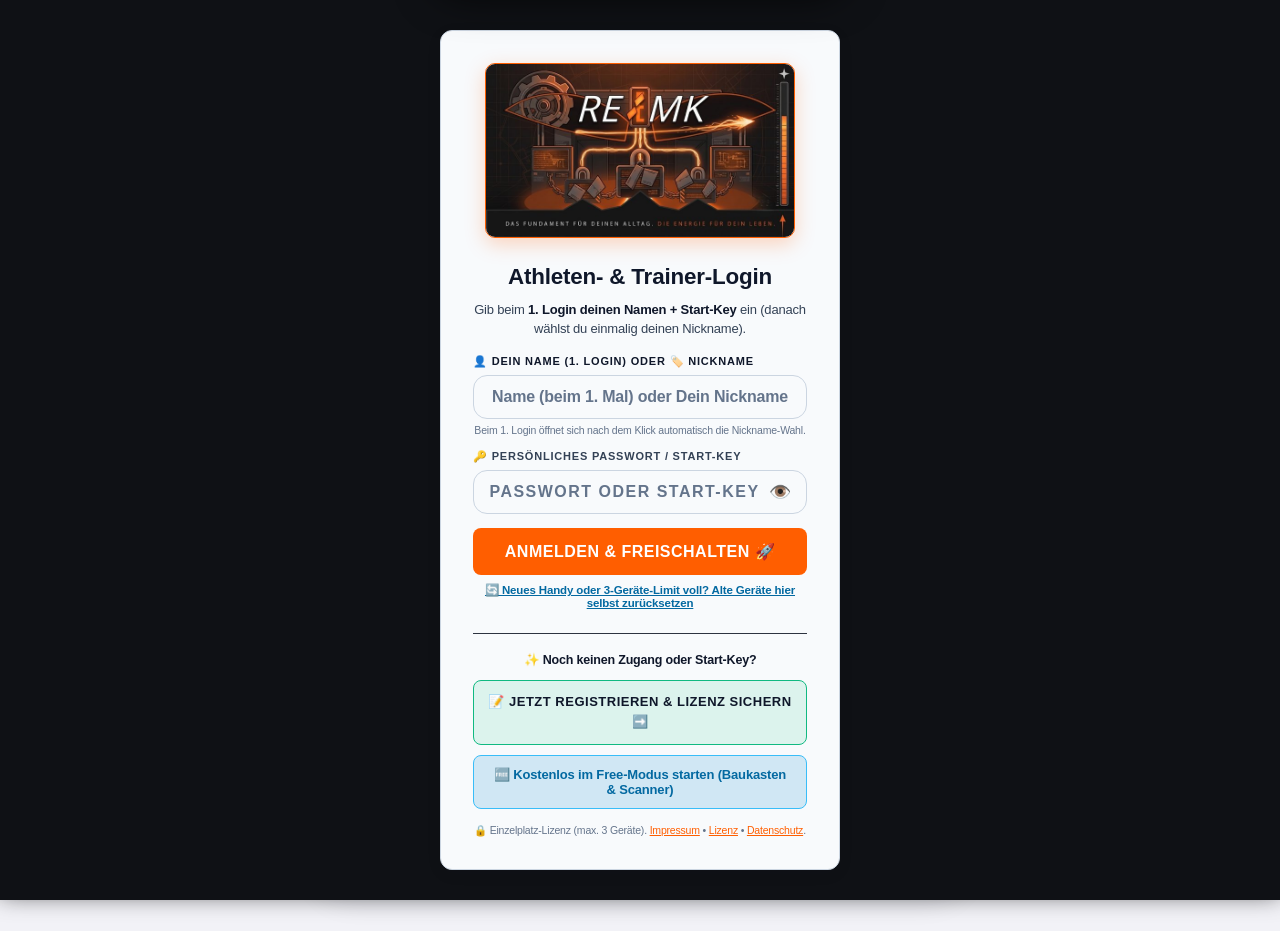
==== Android_Studio_Kotlin_App/app/src/main/assets/index.html @ 1e495a17 "Add files via upload" ====
<!DOCTYPE html>
<html lang="de">
<head>
  <meta charset="UTF-8">
  <meta name="viewport" content="width=device-width, initial-scale=1.0, maximum-scale=1.0, user-scalable=no, viewport-fit=cover">
  <meta name="apple-mobile-web-app-capable" content="yes">
  <meta name="apple-mobile-web-app-status-bar-style" content="black-translucent">
  <meta name="apple-mobile-web-app-title" content="RE:MK">
  <meta name="format-detection" content="telephone=no">
  <title>RE:MK | All-in-One Master Generator</title>
  <meta name="description" content="Intelligentes All-in-One Coaching-System fuer Krafttraining, Ernaehrung, Einkaufsliste, Mobility und Vereins-Athletik.">
  <meta name="application-name" content="RE:MK">
  <link rel="manifest" href="./manifest.json">
  <link rel="icon" type="image/png" sizes="512x512" href="./icon-512.png">
  <link rel="icon" type="image/png" sizes="192x192" href="./icon-192.png">
  <link rel="apple-touch-icon" sizes="512x512" href="./icon-512.png">
  <link rel="apple-touch-icon" sizes="192x192" href="./icon-192.png">
  <meta name="theme-color" content="#ff5e00">
  
  <!-- EINBINDUNG ALLER DATENBANKEN (Master + Module) -->
  <script src="remk_builtin_fallbacks.js"></script>
  <script src="remk_lebensmittel_bls_db.js"></script>
  <script src="rezepte.js"></script>
  <script src="uebungen.js"></script>
  <script src="rezepte_buisness_teil1.js"></script>
  <script src="uebungen_buisness_teil1.js"></script>
  <script src="rezepte_buisness_teil2.js"></script>
  <script src="uebungen_buisness_teil2.js"></script>
  <script src="rezepte_teil3.js"></script>
  <script src="uebungen_teil3.js"></script>
  <script src="rezepte_teil4.js"></script>
  <script src="rezepte_filter_rustikal.js"></script>
  <script src="rezepte_filter_athlet.js"></script>
  <script src="rezepte_filter_schicht.js"></script>
  <script src="rezepte_filter_kampfsport.js"></script>
  <script src="rezepte_filter_familie.js"></script>
  <script src="uebungen_teil4.js"></script>
  <script src="athletik_verein.js"></script>
  <script src="stretching_mobility.js"></script>
  <script src="uebungen_art_beine.js"></script>
  <script src="uebungen_art_hintere_kette.js"></script>
  <script src="uebungen_art_push.js"></script>
  <script src="uebungen_art_pull.js"></script>
  <script src="uebungen_art_core.js"></script>
  <script src="uebungen_calisthenics_freeletics.js"></script>
  <script src="athletik_art_speed_agility.js"></script>
  <script src="athletik_art_zirkel_unterkoerper.js"></script>
  <script src="athletik_art_zirkel_oberkoerper.js"></script>
  <script src="athletik_art_zirkel_core_metabolic.js"></script>
  <script src="lz-string.min.js"></script>
  <!-- 100% LOKALE ZERO-CDN CSV-ENGINE (KEINE IP-ÜBERTRAGUNG AN CLOUDFLARE CDN!) -->
  <script>
    window.Papa = window.Papa || {
      parse: function(input, config) {
        config = config || {};
        const parseText = function(csvText) {
          const text = String(csvText || "").replace(/^\uFEFF/, "").trim();
          if (!text) return { data: [], errors: [], meta: {} };
          const lines = text.split(/\r?\n/).filter(l => l.trim().length > 0);
          if (lines.length === 0) return { data: [], errors: [], meta: {} };
          const firstLine = lines[0];
          const semiCount = (firstLine.match(/;/g) || []).length;
          const commaCount = (firstLine.match(/,/g) || []).length;
          const delim = config.delimiter || (semiCount > commaCount ? ";" : ",");

          const splitRow = function(line) {
            const out = [];
            let cur = "", inQuotes = false;
            for (let i = 0; i < line.length; i++) {
              const ch = line[i];
              if (ch === '"') {
                if (inQuotes && line[i + 1] === '"') { cur += '"'; i++; }
                else { inQuotes = !inQuotes; }
              } else if (ch === delim && !inQuotes) {
                out.push(cur.trim());
                cur = "";
              } else {
                cur += ch;
              }
            }
            out.push(cur.trim());
            return out;
          };

          if (config.header) {
            const headers = splitRow(lines[0]);
            const data = lines.slice(1).map(line => {
              const vals = splitRow(line);
              const obj = {};
              headers.forEach((h, idx) => { obj[h] = vals[idx] !== undefined ? vals[idx] : ""; });
              return obj;
            });
            return { data: data, errors: [], meta: { fields: headers, delimiter: delim } };
          } else {
            const data = lines.map(splitRow);
            return { data: data, errors: [], meta: { delimiter: delim } };
          }
        };

        if (typeof File !== "undefined" && input instanceof File) {
          const reader = new FileReader();
          reader.onload = function(e) {
            const res = parseText(e.target.result);
            if (typeof config.complete === "function") config.complete(res, input);
          };
          reader.onerror = function(err) {
            if (typeof config.error === "function") config.error(err, input);
          };
          reader.readAsText(input, "UTF-8");
        } else {
          const res = parseText(input);
          if (typeof config.complete === "function") config.complete(res);
          return res;
        }
      }
    };
  </script>
  
  <style>
    :root {
      --bg-dark: #121212;
      --card-bg: #1e1e1e;
      --card-inner: #2c2c2c;
      --text-white: #ffffff;
      --text-gray: #b3b3b3;
      --brand-orange: #ff5e00;
      --brand-orange-hover: #e05300;
      --border-color: #333333;
      --info-blue: #4da6ff;
    }

    * { box-sizing: border-box; margin: 0; padding: 0; font-family: 'Segoe UI', Tahoma, Geneva, Verdana, sans-serif; }
    body { background-color: var(--bg-dark); color: var(--text-white); line-height: 1.6; padding: 20px 12px 100px 12px; display: flex; flex-direction: column; align-items: center; overflow-x: hidden; }
    .container { max-width: 960px; width: 100%; margin: 0 auto; }
    
    header { text-align: center; padding: 25px 12px; margin-bottom: 15px;}
    .badge { display: inline-block; background-color: rgba(255, 94, 0, 0.15); color: var(--brand-orange); font-weight: 800; font-size: 0.75rem; letter-spacing: 1px; text-transform: uppercase; padding: 6px 14px; border-radius: 20px; border: 1px solid var(--brand-orange); margin-bottom: 12px; }
    h1 { font-size: clamp(1.65rem, 4vw, 2.3rem); font-weight: 900; line-height: 1.2; margin-bottom: 8px; letter-spacing: -0.5px;}
    p.subtitle { color: var(--text-gray); font-size: 0.95rem; }

    .wizard-step { display: none; animation: fadeIn 0.35s ease-in-out; }
    .wizard-step.active { display: block; }
    
    @keyframes fadeIn { from { opacity: 0; transform: translateY(8px); } to { opacity: 1; transform: translateY(0); } }

    .step-header { font-size: clamp(1.2rem, 3vw, 1.45rem); color: var(--text-white); margin-bottom: 20px; text-align: center; font-weight: 700; border-bottom: 2px solid var(--border-color); padding-bottom: 15px;}
    
    .mode-selection-grid { display: grid; grid-template-columns: repeat(2, 1fr); gap: 16px; margin-bottom: 28px; }
    .mode-card { background-color: var(--card-bg); border: 2px solid var(--border-color); border-radius: 14px; padding: 26px 18px; text-align: center; cursor: pointer; transition: all 0.22s ease; position: relative; display: flex; flex-direction: column; justify-content: center; align-items: center; }
    .mode-card:hover { border-color: var(--brand-orange); transform: translateY(-3px); box-shadow: 0 8px 22px rgba(255,94,0,0.14);}
    .mode-icon { font-size: 2.7rem; display: block; margin-bottom: 12px; line-height: 1; }
    .mode-title { font-weight: 800; font-size: 1.12rem; color: #fff; margin-bottom: 6px;}
    .mode-desc { font-size: 0.84rem; color: var(--text-gray); line-height: 1.45; }
    .tsv-badge { position: absolute; top: 10px; right: 10px; background: rgba(16, 185, 129, 0.16); color: #10b981; border: 1px solid #10b981; font-size: 0.68rem; font-weight: 800; padding: 2px 8px; border-radius: 10px; text-transform: uppercase; letter-spacing: 0.5px; }
    .tsv-badge.locked { background: rgba(245, 158, 11, 0.16); color: #f59e0b; border-color: #f59e0b; }

    .circuit-grid { display: grid; grid-template-columns: repeat(2, 1fr); gap: 15px; margin-top: 15px; margin-bottom: 20px; }
    .circuit-card { background: #161920; border: 1px solid #2d3748; border-top: 3px solid #10b981; border-radius: 10px; padding: 16px; position: relative; }
    .circuit-station-num { display: inline-block; background: #10b981; color: #000; font-weight: 900; font-size: 0.75rem; padding: 2px 8px; border-radius: 4px; text-transform: uppercase; margin-bottom: 8px; }

    @media (max-width: 680px) {
      .mode-selection-grid { grid-template-columns: 1fr; gap: 12px; }
      .circuit-grid { grid-template-columns: 1fr; }
      .settings-grid > * { grid-column: span 1 !important; }
      .diet-toggle { flex-direction: column; }
      .diet-option { border-bottom: 1px solid #333; padding: 10px; }
      .diet-option:last-child { border-bottom: none; }
      .btn-controls { flex-direction: column-reverse; gap: 10px; }
      .result-section, .shopping-list, .supp-box, .progression-box { padding: 18px 14px; }
      .supp-item { flex-direction: column; align-items: flex-start; gap: 10px; }
      .btn-supp { margin-left: 0; width: 100%; text-align: center; }
      #remk-rest-timer-widget { left: 10px !important; right: 10px !important; bottom: 10px !important; justify-content: space-between; padding: 10px 14px !important; }
    }

    .input-group { background: var(--card-bg); padding: 20px; border-radius: 10px; margin-bottom: 20px; border: 1px solid var(--border-color); }
    .input-group label { display: block; font-size: 0.9rem; font-weight: 600; color: var(--text-white); margin-bottom: 10px; }
    .input-group p.hint { font-size: 0.8rem; color: var(--text-gray); margin-bottom: 15px; margin-top: -5px;}
    
    select, input[type="text"], textarea, input[type="number"], input[type="file"] { width: 100%; padding: 14px; border-radius: 8px; background: var(--bg-dark); border: 1px solid #444; color: var(--text-white); font-size: 1rem; transition: border-color 0.2s;}
    select:focus, input:focus, textarea:focus { outline: none; border-color: var(--brand-orange); }

    .diet-toggle { display: flex; background: var(--bg-dark); border-radius: 8px; overflow: hidden; border: 1px solid #444; margin-bottom: 15px;}
    .diet-option { flex: 1; text-align: center; padding: 12px; cursor: pointer; font-weight: 600; font-size: 0.9rem; color: var(--text-gray); transition: all 0.2s;}
    .diet-option.active { background: var(--brand-orange); color: #fff; }

    .family-counters { display: grid; grid-template-columns: repeat(2, 1fr); gap: 10px; }
    .counter-box { background: var(--bg-dark); border: 1px solid #444; border-radius: 8px; padding: 15px; text-align: center; }
    .counter-box span { display: block; font-size: 0.85rem; font-weight: 700; margin-bottom: 10px; color: #ccc; }
    .counter-box input, .counter-box select { text-align: center; font-size: 1rem; font-weight: bold; padding: 10px; border-color: #333; background: #111; color: var(--brand-orange);}
    @media (max-width: 500px) { .family-counters { grid-template-columns: 1fr; } }

    .settings-grid { display: grid; grid-template-columns: 1fr 1fr; gap: 15px; }
    @media (max-width: 600px) { .settings-grid { grid-template-columns: 1fr; } }

    .allergy-box { background: var(--card-inner); border: 1px solid #383838; border-radius: 8px; padding: 20px; margin-top: 10px; }
    .allergy-box h5 { color: var(--text-white); font-size: 0.95rem; margin-bottom: 15px; border-bottom: 1px solid #444; padding-bottom: 8px;}
    .allergy-grid { display: grid; grid-template-columns: 1fr 1fr; gap: 12px; }
    .allergy-item { display: flex; align-items: center; font-size: 0.85rem; color: #ccc; cursor: pointer; }
    .allergy-item input { margin-right: 10px; accent-color: var(--brand-orange); width: 16px; height: 16px; cursor: pointer; }

    .btn-controls { display: flex; justify-content: space-between; gap: 15px; margin-top: 30px; }
    .btn { flex: 1; background-color: var(--brand-orange); color: var(--text-white); text-align: center; padding: 16px; border-radius: 8px; font-weight: 800; font-size: 1rem; text-transform: uppercase; letter-spacing: 0.5px; border: none; cursor: pointer; transition: background-color 0.2s ease; }
    .btn:hover { background-color: var(--brand-orange-hover); }
    .btn-back { background-color: transparent; border: 1px solid #555; color: #ccc; }
    .btn-back:hover { background-color: #333; }
    .btn-csv { background-color: #217346; margin-top: 15px;}
    .btn-csv:hover { background-color: #1a5c38; }

    #result-box { display: none; margin-top: 40px; animation: fadeIn 0.5s; width: 100%;}
    .result-section { background-color: var(--card-bg); border: 1px solid var(--border-color); border-radius: 12px; padding: 30px; margin-bottom: 30px; overflow-x: auto;}
    .result-section h3 { color: var(--brand-orange); margin-bottom: 20px; border-bottom: 2px solid #333; padding-bottom: 15px; font-size: 1.5rem;}
    
    .plan-table { width: 100%; border-collapse: collapse; margin-bottom: 20px; background: var(--bg-dark); border-radius: 8px; overflow: hidden; min-width: 600px;}
    .plan-table th, .plan-table td { padding: 12px; border-bottom: 1px solid #333; border-right: 1px solid #333; text-align: left; font-size: 0.95rem; vertical-align: top;}
    .plan-table th { background: #111; color: var(--brand-orange); font-weight: 700; text-transform: uppercase; font-size: 0.8rem; letter-spacing: 0.5px; text-align: center;}
    .plan-table td:last-child, .plan-table th:last-child { border-right: none; }
    .plan-table tr:last-child td { border-bottom: none; }
    .plan-table td a { color: var(--info-blue); text-decoration: none; font-weight: bold; }
    
    .exercise-col { width: 35%; }
    .week-col { width: auto; text-align: center; }

    .exercise-name { font-weight: bold; color: #fff; display: block; margin-bottom: 5px; font-size: 1.05rem;}
    .target-note { font-size: 0.8rem; color: #888; display: block; margin-top: 3px;}
    .tempo-note { display: inline-block; background: #2a2a2a; color: #ddd; padding: 2px 6px; border-radius: 4px; font-size: 0.75rem; font-family: monospace; border: 1px solid #444;}
    
    .checkbox-container { display: flex; flex-direction: column; gap: 4px; margin-top: 5px;}
    .log-input-box { display: block; width: 100%; height: 26px; border: 1px solid #555; border-radius: 4px; background: #222; color: #777; font-size: 0.75rem; text-align: center; }

    .recipe-list { list-style: none; }
    .day-header { color: #fff; margin-top: 25px; margin-bottom: 15px; font-size: 1.3rem; border-bottom: 1px solid #444; padding-bottom: 5px; }
    .recipe-item { background: var(--card-inner); padding: 20px; margin-bottom: 15px; border-radius: 10px; border: 1px solid #383838; }
    .recipe-item h4 { color: var(--text-white); margin-bottom: 5px; font-size: 1.2rem;}
    .recipe-meta { font-size: 0.8rem; color: var(--brand-orange); text-transform: uppercase; font-weight: 700; margin-bottom: 10px; display: block; letter-spacing: 1px;}
    .macros { font-size: 0.9rem; color: #ddd; background: #111; padding: 8px 12px; border-radius: 6px; display: inline-block; margin-bottom: 15px; border: 1px solid #333;}
    .kitchen-tools { font-size: 0.85rem; color: #aaa; margin-bottom: 10px; display: block; }
    details { background: var(--bg-dark); padding: 15px; border-radius: 8px; border: 1px solid #444;}
    summary { cursor: pointer; font-weight: 700; color: #fff; outline: none; }
    .recipe-details-content { margin-top: 15px; font-size: 0.95rem; color: #ccc; border-top: 1px solid #333; padding-top: 15px;}
    .recipe-details-content ul { padding-left: 20px; margin-bottom: 15px; }
    
    .shopping-list { background: var(--card-inner); border: 1px solid var(--border-color); padding: 30px; border-radius: 12px; margin-top: 30px; }
    .shopping-category { margin-top: 20px; margin-bottom: 10px; color: var(--brand-orange); font-weight: bold; border-bottom: 1px solid #444; padding-bottom: 8px; font-size: 1.1rem; text-transform: uppercase;}
    .shopping-items { list-style: none; padding-left: 0; }
    .shopping-items li { font-size: 0.95rem; color: #ddd; margin-bottom: 8px; display: flex; align-items: center; cursor: pointer; padding: 6px 8px; border-radius: 6px; transition: background 0.15s ease; user-select: none; }
    .shopping-items li:hover { background: rgba(255, 255, 255, 0.04); }
    .shopping-items li .box { width: 20px; height: 20px; border: 2px solid #666; border-radius: 5px; display: inline-flex; align-items: center; justify-content: center; margin-right: 12px; flex-shrink: 0; font-size: 0.78rem; font-weight: bold; color: transparent; transition: all 0.15s ease; }
    .shopping-items li.checked { color: #64748b; text-decoration: line-through; background: rgba(16, 185, 129, 0.05); }
    .shopping-items li.checked .box { background: #10b981; border-color: #10b981; color: #000; }

    .supp-box { background: rgba(255, 94, 0, 0.05); border: 1px solid var(--brand-orange); padding: 30px; border-radius: 12px; margin-top: 30px; }
    .supp-box h4 { color: var(--brand-orange); margin-bottom: 15px; font-size: 1.3rem; }
    .progression-box { background: rgba(77, 166, 255, 0.05); border: 1px solid var(--info-blue); padding: 30px; border-radius: 12px; margin-top: 30px; }
    .progression-box h4 { color: var(--info-blue); margin-bottom: 15px; font-size: 1.3rem; }
    .progression-box p { font-size: 0.95rem; color: #ddd; margin-bottom: 15px; line-height: 1.6;}
    
    .supp-item { display: flex; justify-content: space-between; align-items: center; border-bottom: 1px solid #333; padding: 15px 0; }
    .supp-item:last-child { border-bottom: none; }
    .supp-desc { font-size: 0.9rem; color: #aaa; margin-top: 5px; display: block; line-height: 1.4;}
    .supp-category { font-weight: 800; color: #fff; margin-bottom: 4px; display: block; text-transform: uppercase; font-size: 0.8rem; letter-spacing: 1px;}
    .btn-supp { background: #333; padding: 8px 16px; font-size: 0.85rem; width: auto; margin-top: 0; flex-shrink: 0; margin-left: 15px;}
    .btn-supp:hover { background: var(--brand-orange); }

    .cta-box { margin-top: 50px; background: #1a1511; border: 1px solid var(--brand-orange); border-radius: 12px; padding: 30px; text-align: center; margin-bottom: 40px;}
    .cta-box p { color: #ddd; font-size: 1.05rem; margin-bottom: 20px;}

    .share-box { margin-top: 20px; background: #222; border: 1px solid #444; border-radius: 8px; padding: 15px; text-align: center;}
    .share-box input { background: #111; color: var(--brand-orange); border: 1px solid #555; text-align: center; font-family: monospace;}

    .hidden { display: none !important; }

    @media print {
      body { background: white; color: black; }
      .container { max-width: 100% !important; margin: 0; padding: 0; }
      .wizard-step, header, .btn-controls, .cta-box, .btn, .share-box, #load-box, #remk-lock-screen, #remk-rest-timer-widget { display: none !important; }
      #result-box { display: block !important; margin-top: 0;}
      .result-section, .shopping-list, .supp-box, .progression-box { border: 1px solid #ccc; background: white; padding: 10px; margin-bottom: 15px; border-radius: 0; box-shadow: none;}
      h1, h3, h4, .macros, .exercise-name, .week-data, .shopping-category, .supp-category, strong { color: black !important; }
      .plan-table th, .plan-table td { border: 1px solid #aaa; color: black; padding: 6px;}
      .plan-table th { background: #eee; }
      .log-input-box { background: transparent; border: 1px solid #666; color: transparent; height: 20px;}
      .tempo-note { background: transparent; color: black; border: none; padding: 0; font-weight: bold;}
      .box { border-color: black; }
      details { display: block; background: white; border: none; padding: 0;}
      summary { display: none; }
      .recipe-details-content { display: block !important; color: black; border: none; padding-top: 0;}
      .recipe-item { border: 1px solid #aaa; page-break-inside: avoid; background: #fff;}
      .supp-item { page-break-inside: avoid; }
      .plan-table { page-break-inside: avoid; font-size: 0.85rem;} footer { display: block !important; border-top: 1px solid #aaa !important; color: black !important; font-size: 0.75rem !important; }
    }
  </style>

  <!-- ROBUSTES FALLBACK- & NORMALISIERUNGS-SYSTEM FÜR ALLE DATENBANKEN (HYBRID-MODUS) -->
  <script>
    window.REMK_LOGO_SRC = "[data-uri]";

    const BUILTIN_EXERCISE_FALLBACK = window.BUILTIN_EXERCISE_FALLBACK || [];
    const BUILTIN_RECIPE_FALLBACK = window.BUILTIN_RECIPE_FALLBACK || [];

    function getSafeExerciseDB() {
      let targetExDB = (typeof exerciseDB !== 'undefined' && Array.isArray(exerciseDB))
        ? exerciseDB
        : (Array.isArray(window.exerciseDB) ? window.exerciseDB : []);

      const extraExPools = [
        typeof BUILTIN_EXERCISE_FALLBACK !== 'undefined' ? BUILTIN_EXERCISE_FALLBACK : null,
        typeof uebungen_buisness_teil1 !== 'undefined' ? uebungen_buisness_teil1 : null,
        typeof uebungen_buisness_teil2 !== 'undefined' ? uebungen_buisness_teil2 : null,
        typeof uebungen_teil3 !== 'undefined' ? uebungen_teil3 : null,
        typeof uebungen_teil4 !== 'undefined' ? uebungen_teil4 : null,
        typeof uebungen_art_beine !== 'undefined' ? uebungen_art_beine : null,
        typeof uebungen_art_hintere_kette !== 'undefined' ? uebungen_art_hintere_kette : null,
        typeof uebungen_art_push !== 'undefined' ? uebungen_art_push : null,
        typeof uebungen_art_pull !== 'undefined' ? uebungen_art_pull : null,
        typeof uebungen_art_core !== 'undefined' ? uebungen_art_core : null
      ];

      extraExPools.forEach(pool => {
        if (Array.isArray(pool)) {
          pool.forEach(ex => {
            if (ex && ex.name && !targetExDB.some(e => e && e.name === ex.name)) {
              targetExDB.push(ex);
            }
          });
        }
      });

      for (let i = targetExDB.length - 1; i >= 0; i--) {
        if (!targetExDB[i] || typeof targetExDB[i] !== 'object') {
          targetExDB.splice(i, 1);
        }
      }

      targetExDB.forEach((ex, idx) => {
        ex.name = String(ex.name || ("Übung " + (idx + 1)));
        if (!ex.id || String(ex.id).startsWith("ex_auto_")) {
          ex.id = "ex_" + ex.name.toLowerCase().replace(/ä/g,"ae").replace(/ö/g,"oe").replace(/ü/g,"ue").replace(/ß/g,"ss").replace(/[^a-z0-9]+/g,"_").replace(/^_+|_+$/g,"").slice(0, 40);
        } else {
          ex.id = String(ex.id);
        }
        ex.name = String(ex.name || ("Übung " + (idx + 1)));
        ex.mechanic = String(ex.mechanic || "push_horiz");
        ex.equip = Array.isArray(ex.equip) && ex.equip.length > 0 ? ex.equip.map(String) : ["gym", "homegym", "bodyweight"];
        ex.goal = Array.isArray(ex.goal) && ex.goal.length > 0 ? ex.goal.map(String) : ["muskelaufbau", "kraft", "athletik"];
        ex.link = String(ex.link || ex.name);
      });

      window.exerciseDB = targetExDB;
      return targetExDB;
    }

    function refineRecipeForCoaching(r) {
      if (!r || typeof r !== 'object') return;
      r.name = String(r.name || "RE:MK Fitness-Gericht").replace(/^BUISNESS(\s+Extreme)?:\s*/i, "");
      const nl = r.name.toLowerCase();
      let hasMash = nl.includes("püree") || nl.includes("brei") || nl.includes("stampf");
      let hasLiquidForMash = false;

      if (Array.isArray(r.ingredients)) {
        r.ingredients.forEach(ing => {
          let iname = String(ing.name || "").trim();
          let ilow = iname.toLowerCase();
          if (ilow.includes("milch") || ilow.includes("drink") || ilow.includes("sahne")) hasLiquidForMash = true;

          if (ilow.includes("süßkartoffel-püree") || ilow.includes("süßkartoffelstampf")) {
            ing.name = "Süßkartoffeln (mehlig, Rohgewicht für Stampf)";
            hasMash = true;
          } else if (ilow.includes("kartoffelbrei") || ilow.includes("kartoffelpüree") || ilow.includes("kartoffelstampf")) {
            ing.name = "Kartoffeln (mehligkochend, Rohgewicht für Stampf)";
            hasMash = true;
          } else if (ilow === "rosmarinkartoffeln") {
            ing.name = "Kartoffeln / Drillinge (Rohgewicht)";
          } else if (ilow === "süßkartoffel-würfel" || ilow === "süßkartoffel") {
            ing.name = "Süßkartoffeln (Rohgewicht)";
          }
        });

        if (hasMash && !hasLiquidForMash) {
          r.ingredients.push({
            name: (r.type === "veggie") ? "Ungesüßter Mandeldrink oder Kochwasser (für Stampf)" : "Fettarme Milch 1,5% oder Kochwasser (für Stampf)",
            amount: 50,
            unit: "ml",
            department: "Kühlregal"
          });
        }
      }

      const joinedSteps = (r.steps || []).join(" ").trim();
      const isPlaceholderStep = (
        !r.steps ||
        r.steps.length === 0 ||
        joinedSteps.length < 25 ||
        joinedSteps.includes("zubereiten.") ||
        joinedSteps.includes("scharf anbraten/backen.") ||
        joinedSteps.includes("schonend dünsten oder anbraten.") ||
        joinedSteps.includes("frisch zubereiten und genießen.")
      );

      // Wenn das Rezept bereits echte, maßgeschneiderte Schritte hat (wie alle Filter- & No-Cook-Rezepte), NIEMALS überschreiben!
      if (!isPlaceholderStep) {
        if (hasMash && !joinedSteps.toLowerCase().includes("butter")) {
          r.steps.push("💡 RE:MK Coaching-Hinweis für den Stampf: Nur mit der abgemessenen Milch/Flüssigkeit und Gewürzen stampfen – keine zusätzliche Butter unterrühren!");
        }
        return;
      }

      let newSteps = [];
      let ingListLower = (r.ingredients || []).map(i => String(i.name || "").toLowerCase());
      let ingStr = ingListLower.join(" | ");
      const isNoCook = (String(r.prep || "").toLowerCase() === "nocook");

      if (isNoCook) {
        newSteps.push("⚡ Blitz-Zubereitung ohne Kochen: Alle abgewogenen Zutaten frisch anrichten, würzen und direkt genießen oder in die Meal-Prep-Box packen.");
        r.steps = newSteps;
        return;
      }

      const hasCookingRice = ingListLower.some(n =>
        (n.includes("basmatireis") || n.includes("jasminreis") || n.includes("vollkornreis") || n.includes("wildreis") || n.includes("naturreis") || /\breis\b/.test(n)) &&
        !n.includes("reiswaffel") && !n.includes("reisnudel") && !n.includes("reisflocken") && !n.includes("reismehl") && !n.includes("reisdrink") && !n.includes("reisessig")
      );

      if (hasMash) {
        let pType = ingStr.includes("süßkartoffel") ? "Süßkartoffeln" : "Kartoffeln";
        newSteps.push(`🥔 Fitness-${pType}-Stampf (Ohne Kalorienfalle!): Die abgewogenen ${pType} (Rohgewicht) schälen, würfeln und in Salzwasser 15–18 Min. weich kochen. Abgießen und NUR mit der abgemessenen fettarmen Milch bzw. dem Mandeldrink (oder 3–4 EL Kochwasser), Salz, Pfeffer und frisch geriebener Muskatnuss cremig stampfen. WICHTIG: Keine zusätzliche Butter oder Sahne unterrühren!`);
      } else if (nl.includes("rosmarinkartoffel") || ingStr.includes("drillinge")) {
        newSteps.push("🥔 Ofen-Rosmarinkartoffeln: Rohkartoffeln waschen, halbieren, mit der Hälfte des abgewogenen Öls (ca. 1 TL), Rosmarin, Paprikapulver und grobem Meersalz mischen und bei 200 °C Umluft ca. 22–25 Min. knusprig backen.");
      } else if (ingStr.includes("couscous")) {
        newSteps.push("🌾 Couscous-Quellmethode (5 Min.): Trocken abgewogenen Couscous in eine Schüssel geben, mit der 1,5-fachen Menge kochendem Salzwasser übergießen, abdecken und 5 Min. quellen lassen. Mit einer Gabel ohne Butter auflockern.");
      } else if (ingStr.includes("quinoa") || ingStr.includes("buchweizen")) {
        let gName = ingStr.includes("quinoa") ? "Quinoa" : "Buchweizen";
        newSteps.push(`🌾 ${gName} garen: ${gName} im Sieb heiß abspülen, in der doppelten Menge leicht gesalzenem Wasser aufkochen und 12–15 Min. bei kleiner Hitze locker ausquellen lassen.`);
      } else if (hasCookingRice) {
        newSteps.push("🍚 Reis kochen: Den trocken abgewogenen Reis kalt abspülen und in der doppelten Menge leicht gesalzenem Wasser ca. 12–15 Min. (Vollkornreis ca. 25 Min.) bei niedriger Hitze garen.");
      } else if (ingStr.includes("reisnudel")) {
        newSteps.push("🍜 Reisnudeln zubereiten: Reisnudeln mit kochendem Wasser übergießen, 4–5 Min. ziehen lassen und abgießen.");
      } else if (ingStr.includes("pasta") || ingStr.includes("nudeln") || ingStr.includes("spaghetti")) {
        newSteps.push("🍝 Pasta al dente kochen: Die trocken abgewogene Pasta in reichlich kochendem Salzwasser nach Packungsangabe bissfest garen und abgießen.");
      }

      if (ingStr.includes("rumpsteak") || ingStr.includes("rindersteak") || ingStr.includes("rinderhüft")) {
        newSteps.push("🥩 Steak-Zubereitung: Steak trocken tupfen. In einer heißen, beschichteten Pfanne ausschließlich mit dem abgewogenen Öl je Seite 2–3 Min. scharf anbraten, kurz ruhen lassen und mit Salz & Pfeffer würzen (keine Kräuterbutter!).");
      } else if (ingStr.includes("lachs") || ingStr.includes("kabeljau") || ingStr.includes("seelachs") || ingStr.includes("forelle")) {
        newSteps.push("🐟 Fischfilet saftig garen: Fisch trocken tupfen, mit Zitronensaft, Salz und Dill würzen und mit dem abgemessenen Öl in der Pfanne oder im Ofen schonend garen.");
      } else if (ingStr.includes("hähnchen") || ingStr.includes("pute")) {
        newSteps.push("🍗 Geflügel braten: Fleisch mit Paprika, Knoblauch, Salz und Pfeffer würzen und in einer beschichteten Pfanne NUR mit dem abgewogenen Öl 6–8 Min. goldbraun braten.");
      } else if (ingStr.includes("tatar") || ingStr.includes("hackfleisch") || ingStr.includes("rinderhack") || ingStr.includes("putenhack")) {
        newSteps.push("🥩 Mageres Hackfleisch / Tatar: In einer beschichteten Pfanne mit dem abgewogenen Öl krümelig anbraten und kräftig mit Gewürzen und Kräutern abschmecken.");
      } else if (ingStr.includes("lupinenschnetzel") || ingStr.includes("lupinenschrot")) {
        newSteps.push("🌱 Lupinen-Protein: 8 Min. in heißer Gemüsebrühe quellen lassen, gut ausdrücken und in der beschichteten Pfanne mit dem abgewogenen Öl 5 Min. knusprig anbraten.");
      } else if (ingStr.includes("tempeh") || ingStr.includes("seitan") || ingStr.includes("tofu")) {
        let pName = ingStr.includes("tempeh") ? "Tempeh" : (ingStr.includes("seitan") ? "Seitan" : "Tofu");
        newSteps.push(`🌱 ${pName} knusprig braten: ${pName} würfeln und in einer beschichteten Pfanne mit dem abgewogenen Öl 5–7 Min. rundherum goldbraun anrösten.`);
      } else if (ingStr.includes("linsen") || ingStr.includes("kichererbsen")) {
        newSteps.push("🌱 Hülsenfrüchte-Zubereitung: Linsen in Gemüsebrühe 12–15 Min. weich garen bzw. vorgegarte Kichererbsen kalt abspülen und 5 Min. mit Gewürzen erwärmen.");
      }

      if (ingStr.includes("spinat") || ingStr.includes("brokkoli") || ingStr.includes("bohnen") || ingStr.includes("kaisergemüse") || ingStr.includes("paprika") || ingStr.includes("pak choi") || ingStr.includes("grünkohl") || ingStr.includes("zucchini")) {
        newSteps.push("🥦 Gemüse schonend garen: Das Gemüse mit 3–4 EL Wasser im Topf oder direkt in der Pfanne 5–7 Min. bissfest dünsten (ohne zusätzliches Fett!) und würzen.");
      }
      newSteps.push("🍽️ Anrichten: Alle Komponenten zusammen servieren. Falls Nüsse, Samen, Avocado oder Leinöl im Rezept stehen, diese erst zum Schluss über das Gericht geben.");

      if (newSteps.length >= 2) r.steps = newSteps;
    }

    function getSafeRecipeDB() {
      let targetDB = (typeof recipeDB !== 'undefined' && Array.isArray(recipeDB))
        ? recipeDB
        : (Array.isArray(window.recipeDB) ? window.recipeDB : []);

      const extraRecPools = [
        typeof BUILTIN_RECIPE_FALLBACK !== 'undefined' ? BUILTIN_RECIPE_FALLBACK : null,
        typeof rezepte_buisness_teil1 !== 'undefined' ? rezepte_buisness_teil1 : null,
        typeof rezepte_buisness_teil2 !== 'undefined' ? rezepte_buisness_teil2 : null,
        typeof rezepte_teil3 !== 'undefined' ? rezepte_teil3 : null,
        typeof rezepteTeil3 !== 'undefined' ? rezepteTeil3 : null,
        typeof rezepte_teil4 !== 'undefined' ? rezepte_teil4 : null,
        typeof rezepteTeil4 !== 'undefined' ? rezepteTeil4 : null,
        typeof rezepte_filter_rustikal !== 'undefined' ? rezepte_filter_rustikal : null,
        typeof rezepte_filter_athlet !== 'undefined' ? rezepte_filter_athlet : null,
        typeof rezepte_filter_schicht !== 'undefined' ? rezepte_filter_schicht : null,
        typeof rezepte_filter_kampfsport !== 'undefined' ? rezepte_filter_kampfsport : null,
        typeof rezepte_filter_familie !== 'undefined' ? rezepte_filter_familie : null
      ];

      extraRecPools.forEach(pool => {
        if (Array.isArray(pool)) {
          pool.forEach(r => {
            if (r && (r.name || r.title) && !targetDB.some(existing => existing && existing.name === (r.name || r.title))) {
              targetDB.push(r);
            }
          });
        }
      });

      for (let i = targetDB.length - 1; i >= 0; i--) {
        if (!targetDB[i] || typeof targetDB[i] !== 'object') {
          targetDB.splice(i, 1);
        }
      }

      targetDB.forEach(r => {
        r.name = String(r.name || r.title || "RE:MK Fitness-Gericht");
        r.type = (r.type === "veggie" || r.diet === "veggie" || r.vegan === true) ? "veggie" : (r.type || "classic");
        r.category = String(r.category || r.style || "athlet").toLowerCase();
        r.prep = String(r.prep || "schnell").toLowerCase();
        r.tools = Array.isArray(r.tools) ? r.tools.map(String) : (r.tools ? [String(r.tools)] : ["Küche"]);

        if (!r.mealCategory || !["Frühstück", "Mittagessen", "Abendessen", "Snack"].includes(r.mealCategory)) {
          let mc = String(r.mealCategory || r.meal || r.slot || "").toLowerCase();
          let nl = r.name.toLowerCase();
          if (mc.includes("früh") || nl.includes("porridge") || nl.includes("hafer") || nl.includes("overnight") || nl.includes("rührei") || nl.includes("pancake")) {
            r.mealCategory = "Frühstück";
          } else if (mc.includes("snack") || nl.includes("shake") || nl.includes("riegel") || (r.cals && r.cals < 480)) {
            r.mealCategory = "Snack";
          } else if (mc.includes("abend") || nl.includes("ofen") || nl.includes("salat")) {
            r.mealCategory = "Abendessen";
          } else {
            r.mealCategory = "Mittagessen";
          }
        }

        r.cals = parseFloat(r.cals || r.calories || r.kcal) || 550;
        r.prot = parseFloat(r.prot || r.protein || r.ew) || 40;

        if (!Array.isArray(r.ingredients) || r.ingredients.length === 0) {
          r.ingredients = [{ name: r.name, amount: 1, unit: "Portion", department: "Sonstiges" }];
        } else {
          r.ingredients = r.ingredients.filter(Boolean).map(ing => {
            if (typeof ing === "string") {
              return { name: ing, amount: 100, unit: "g", department: "Sonstiges" };
            }
            return {
              name: String(ing.name || ing.item || ing.zutat || "Zutat"),
              amount: parseFloat(ing.amount || ing.qty || ing.menge || 100) || 100,
              unit: String(ing.unit || ing.einheit || "g"),
              department: String(ing.department || ing.category || "Sonstiges")
            };
          });
        }

        let rawSteps = r.steps || r.instructions || r.preparation || r.zubereitung || r.desc;
        if (Array.isArray(rawSteps) && rawSteps.length > 0) {
          r.steps = rawSteps.map(s => String(s));
        } else if (typeof rawSteps === "string" && rawSteps.trim().length > 0) {
          r.steps = [rawSteps.trim()];
        } else {
          r.steps = ["Zutaten vorbereiten, frisch zubereiten und genießen."];
        }
        refineRecipeForCoaching(r);
      });

      window.recipeDB = targetDB;
      return targetDB;
    }

    window.adaptRecipeForOptionalProteinPowder = function(rawRec) {
      if (!rawRec || typeof rawRec !== 'object') return rawRec;
      const noPowderEl = document.getElementById('filter-nopowder');
      const noPowder = noPowderEl ? noPowderEl.checked : true;
      const proteinPref = document.getElementById('protein_pref') ? document.getElementById('protein_pref').value : 'all';
      const dietType = document.getElementById('diet_type') ? document.getElementById('diet_type').value : 'classic';
      const isVeganMode = (proteinPref === 'plant');

      // Deep clone recipe so we never mutate the base DB destructively when user toggles checkbox
      const r = JSON.parse(JSON.stringify(rawRec));
      const isPowderIng = (ing) => {
        if (!ing || !ing.name) return false;
        const nl = String(ing.name).toLowerCase();
        const dep = String(ing.department || "").toLowerCase();
        return dep.includes("supplement") || nl.includes("whey") || nl.includes("proteinpulver") || nl.includes("vegan protein") || nl.includes("vegan isolat") || (nl.includes("isolat") && !nl.includes("käse"));
      };

      const hasPowder = (r.ingredients || []).some(isPowderIng);
      if (!hasPowder) return r;

      if (!noPowder) {
        // User allows protein powder, but we still show the natural food alternative inline so it's never a "must"
        r.ingredients.forEach(ing => {
          if (isPowderIng(ing) && !ing.name.includes("optional")) {
            const quarkEq = Math.round((parseFloat(ing.amount) || 35) * 5.5);
            const altName = (isVeganMode || String(ing.name).toLowerCase().includes("vegan")) ? "Soja-Skyr" : "Skyr/Magerquark";
            ing.name = `${ing.name} (optional – oder ${quarkEq}g ${altName})`;
          }
        });
        return r;
      }

      // noPowder === true -> Replace protein powder 100% with natural food (Skyr / Magerquark / Soja-Skyr)
      let replacementName = (isVeganMode || (dietType === 'veggie' && (r.ingredients || []).some(i => String(i.name).toLowerCase().includes("vegan"))))
        ? "Soja-Skyr natur (ungesüßt)"
        : "Skyr Natur / Magerquark";
      let replacementDep = isVeganMode ? "Kühlregal" : "Milchprodukte";

      let newIngs = [];
      let addedQuarkGrams = 0;

      (r.ingredients || []).forEach(ing => {
        if (isPowderIng(ing)) {
          addedQuarkGrams += Math.round((parseFloat(ing.amount) || 35) * 5.5);
        } else {
          newIngs.push(ing);
        }
      });

      if (addedQuarkGrams > 0) {
        let existingDairy = newIngs.find(i => {
          let nl = String(i.name || "").toLowerCase();
          return nl.includes("skyr") || nl.includes("magerquark") || nl.includes("quark");
        });
        if (existingDairy) {
          existingDairy.amount = (parseFloat(existingDairy.amount) || 150) + addedQuarkGrams;
        } else {
          newIngs.push({
            name: replacementName,
            amount: addedQuarkGrams,
            unit: "g",
            department: replacementDep
          });
        }
      }

      r.ingredients = newIngs;
      r.name = r.name
        .replace(/mit Whey-Isolat/gi, "mit Skyr")
        .replace(/& Whey-Isolat Shake/gi, "& Skyr-Creme")
        .replace(/Whey,/gi, "Skyr,")
        .replace(/Reiswaffel-Shake-Kombi/gi, "Reiswaffel-Skyr-Kombi")
        .replace(/Protein-Smoothie/gi, "Skyr-Beeren-Smoothie");

      r.steps = (r.steps || []).map(s =>
        String(s)
          .replace(/Whey Isolat\s*\/?\s*Protein(pulver)?/gi, replacementName)
          .replace(/Whey(-|\s+)Isolat/gi, replacementName)
          .replace(/Proteinpulver/gi, replacementName)
          .replace(/im Shaker mixen/gi, "glattrühren")
      );

      if (Array.isArray(r.tools)) {
        r.tools = r.tools.map(t => t === "Shaker" ? "Schüssel" : t);
      }

      return r;
    };


    function getSafeAthletikDB() {
      if (typeof athletikDrillsDB !== 'undefined' && athletikDrillsDB) {
        window.athletikDrillsDB = athletikDrillsDB;
      }
      /* Athletik Fallback ausgelagert in remk_builtin_fallbacks.js */
      if (window.athletikDrillsDB) {
        if (Array.isArray(window.athletik_art_speed_agility)) {
          window.athletikDrillsDB.speedAgility = window.athletikDrillsDB.speedAgility || [];
          window.athletik_art_speed_agility.forEach(d => {
            if (d && d.name && !window.athletikDrillsDB.speedAgility.some(x => x.name === d.name)) {
              window.athletikDrillsDB.speedAgility.push(d);
            }
          });
        }
        const extraStationPools = [
          window.athletik_art_zirkel_unterkoerper,
          window.athletik_art_zirkel_oberkoerper,
          window.athletik_art_zirkel_core_metabolic
        ];
        window.athletikDrillsDB.circuitStations = window.athletikDrillsDB.circuitStations || [];
        extraStationPools.forEach(pool => {
          if (Array.isArray(pool)) {
            pool.forEach(st => {
              if (st && st.name && !window.athletikDrillsDB.circuitStations.some(x => x.name === st.name)) {
                window.athletikDrillsDB.circuitStations.push(st);
              }
            });
          }
        });
      }
      return window.athletikDrillsDB;
    }

    getSafeExerciseDB();
    getSafeRecipeDB();
    getSafeAthletikDB();
  </script>

</head>
<body>

  <!-- RE:MK v24.6 0ms PRE-PAINT SESSION CHECK (VERHINDERT JEDES LOGIN-FLACKERN BEIM START) -->
  <style id="remk-v246-early-lock-css">

    /* RE:MK v25.5 0ms PRE-PAINT LIGHT-MODE ENGINE (VERHINDERT JEDES FARB-FLACKERN) */
    html.remk-light-html,
    html.remk-light-html body {
      --bg-dark: #f1f5f9 !important;
      --card-bg: #ffffff !important;
      --card-inner: #f8fafc !important;
      --text-white: #0f172a !important;
      --text-gray: #475569 !important;
      --border-color: #cbd5e1 !important;
      --info-blue: #0284c7 !important;
      --remk-v23-bg: #f1f5f9 !important;
      --remk-v23-card: #ffffff !important;
      --remk-v23-card-elevated: #f8fafc !important;
      --remk-v23-border: #cbd5e1 !important;
      --remk-v23-border-strong: #94a3b8 !important;
      --remk-v23-text: #0f172a !important;
      --remk-v23-muted: #334155 !important;
      background-color: #f1f5f9 !important;
      color: #0f172a !important;
      color-scheme: only light !important;
    }
    html.remk-light-html .remk-v230-slide-right,
    html.remk-light-html .remk-v230-slide-left {
      animation: none !important;
      opacity: 1 !important;
      transform: none !important;
    }

    html.remk-boot-calm *,
    html.remk-boot-calm .remk-v230-slide-right,
    html.remk-boot-calm .remk-v230-slide-left,
    html.remk-boot-calm .wizard-step {
      animation: none !important;
      transition: none !important;
    }
    html.remk-session-unlocked #remk-lock-screen {
      display: none !important;
      opacity: 0 !important;
      visibility: hidden !important;
      pointer-events: none !important;
    }
    #btn-header-fullscreen,
    #pwa-native-install-box,
    #pwa-install-modal,
    #remk-v222-menu-widget-btn,
    #btn-menu-open-widget-hub-v222,
    #remk-v222-widget-hub-modal,
    [onclick*="openRemkWidgetAndSyncHubModalV222"],
    [onclick*="toggleFullScreen"],
    [onclick*="togglePersistentFullscreenSetting"],
    [onclick*="openPwaInstallModal"],
    [onclick*="openWidgetAndHealthHubModalV222"] {
      display: none !important;
    }
  </style>
  <script>
    (function() {
      try {
        if (window.RemkAndroidBridge && typeof window.RemkAndroidBridge.loadNativeSession === 'function') {
          var rawNat = window.RemkAndroidBridge.loadNativeSession();
          if (rawNat && rawNat.length > 5) {
            var p = JSON.parse(rawNat);
            if (p && p.key) {
              localStorage.setItem('remk_license_key', p.key);
              localStorage.setItem('remk_user_name', p.user || 'Athlet');
              localStorage.setItem('remk_user_role', p.role || 'Kunde');
              localStorage.setItem('remk_access_granted', 'true');
            }
          }
        }
        if (
          localStorage.getItem('remk_license_key') ||
          localStorage.getItem('remk_apk_permanent_unlock_v236') ||
          localStorage.getItem('remk_access_granted') === 'true'
        ) {
          document.documentElement.classList.add('remk-session-unlocked', 'remk-boot-calm');

        // 0ms Pre-Paint Theme-Check (Nutzerwunsch oder automatische Handy-Einstellung)
        var savedThemeV255 = localStorage.getItem('remk_theme_mode');
        var sysPrefersLight = window.matchMedia && window.matchMedia('(prefers-color-scheme: light)').matches;
        var useLightV255 = (savedThemeV255 === 'light') || (!savedThemeV255 && sysPrefersLight);
        if (useLightV255) {
          document.documentElement.classList.add('remk-light-html');
          if (document.body) document.body.classList.add('remk-light-mode');
        }

        }
      } catch (e) {}
    })();
  </script>

  <!-- RE:MK ACCESS GATE (LIVE-PRÜFUNG VIA GOOGLE SHEETS) -->
  <div id="remk-lock-screen" style="
      position: fixed; 
      top: 0; 
      left: 0; 
      width: 100vw; 
      height: 100vh; 
      background: #0f1115; 
      z-index: 999999; 
      display: flex; 
      align-items: center; 
      justify-content: center;
  ">
    <div style="
        background: #1a1d24; 
        padding: 32px; 
        border-radius: 12px; 
        border: 1px solid #2d3340; 
        max-width: 400px; 
        width: 90%; 
        text-align: center;
        box-shadow: 0 10px 30px rgba(0,0,0,0.6);
    ">
      <div style="margin-bottom: 14px;">
        <img class="remk-brand-logo" src="logo.jpg" onerror="this.onerror=null;this.src=window.REMK_LOGO_SRC;" alt="RE:MK Logo" style="width: 100%; max-width: 310px; height: auto; border-radius: 10px; border: 1px solid #ff5e00; box-shadow: 0 6px 20px rgba(255, 94, 0, 0.25);">
      </div>
      <h2 style="margin-top: 0; color: #fff; font-size: 1.4rem; margin-bottom: 6px;">Athleten- & Trainer-Login</h2>
      <p style="font-size: 13px; color: #94a3b8; line-height: 1.45; margin-bottom: 14px;">
        Gib beim <strong>1. Login deinen Namen + Start-Key</strong> ein (danach wählst du einmalig deinen Nickname).
      </p>

      <div style="width: 100%; margin-bottom: 10px; text-align: left;">
        <label style="font-size: 11px; color: #ff5e00; font-weight: 800; text-transform: uppercase; letter-spacing: 0.8px; margin-bottom: 4px; display: block;">👤 Dein Name (1. Login) oder 🏷️ Nickname</label>
        <input type="text" id="remk-user-input" onkeydown="if(event.key==='Enter') document.getElementById('remk-key-input').focus();" placeholder="Name (beim 1. Mal) oder Dein Nickname" style="
            width: 100%; 
            padding: 12px 14px; 
            box-sizing: border-box; 
            border-radius: 8px; 
            border: 1px solid #3b4252; 
            background: #0d0f14; 
            color: #fff; 
            text-align: center; 
            font-weight: 700; 
            font-size: 15px;
        ">
        <span style="display:block; font-size:10.5px; color:#64748b; margin-top:3px; text-align:center;">Beim 1. Login öffnet sich nach dem Klick automatisch die Nickname-Wahl.</span>
      </div>

      <div style="position: relative; width: 100%; margin-bottom: 14px; text-align: left;">
        <label style="font-size: 11px; color: #94a3b8; font-weight: 700; text-transform: uppercase; letter-spacing: 0.8px; margin-bottom: 4px; display: block;">🔑 Persönliches Passwort / Start-Key</label>
        <div style="position: relative; width: 100%;">
          <input type="password" id="remk-key-input" onkeydown="if(event.key==='Enter') verifyKeyLive();" placeholder="PASSWORT ODER START-KEY" style="
              width: 100%; 
              padding: 12px 45px 12px 14px; 
              box-sizing: border-box; 
              border-radius: 8px; 
              border: 1px solid #3b4252; 
              background: #0d0f14; 
              color: #fff; 
              text-align: center; 
              letter-spacing: 1.5px; 
              font-weight: bold; 
              font-size: 15px;
          ">
          <button type="button" onclick="togglePasswordVisibility()" id="toggle-pwd-btn" style="
              position: absolute; 
              right: 12px; 
              top: 50%; 
              transform: translateY(-50%); 
              background: transparent; 
              border: none; 
              color: #94a3b8; 
              cursor: pointer; 
              font-size: 18px; 
              padding: 4px;
              display: flex;
              align-items: center;
              justify-content: center;
          " title="Passwort anzeigen/verbergen">👁️</button>
        </div>
      </div>

      <button id="remk-unlock-btn" onclick="verifyKeyLive()" class="btn" style="width: 100%; padding: 14px;">Anmelden & Freischalten 🚀</button>

      <div id="remk-status-msg" style="font-size: 13px; margin-top: 12px; display: none;"></div>

      <!-- DIREKT-REGISTRIERUNG FÜR NEUKUNDEN -->
      <div style="margin-top: 18px; padding-top: 16px; border-top: 1px solid #2d3340;">
        <p style="font-size: 12.5px; color: #cbd5e1; margin-bottom: 10px; font-weight: 600;">
          ✨ Noch keinen Zugang oder Start-Key?
        </p>
        <a id="remk-register-btn" href="javascript:void(0)" onclick="openRegistrationPage()" style="
            display: block;
            width: 100%;
            padding: 11px 14px;
            border-radius: 8px;
            background: rgba(16, 185, 129, 0.12);
            border: 1px solid #10b981;
            color: #10b981;
            font-weight: 800;
            font-size: 13px;
            text-decoration: none;
            text-transform: uppercase;
            letter-spacing: 0.5px;
            transition: all 0.2s ease;
        ">📝 Jetzt registrieren & Lizenz sichern ➡️</a>
      </div>

      <p style="font-size: 10.5px; color: #64748b; line-height: 1.35; margin-top: 14px; margin-bottom: 0;">
        🔒 Einzelplatz-Lizenz (max. 3 Geräte). <a href="#rechtliches" onclick="openLegalModal('impressum')" style="color:#ff5e00; text-decoration:underline;">Impressum</a> &bull; <a href="#rechtliches" onclick="openLegalModal('lizenz')" style="color:#ff5e00; text-decoration:underline;">Lizenz</a> &bull; <a href="#rechtliches" onclick="openLegalModal('datenschutz')" style="color:#ff5e00; text-decoration:underline;">Datenschutz</a>.
      </p>
    </div>
  </div>

  <div class="container">
    <header>
      <div style="display:flex; justify-content:center; align-items:center; gap:10px; flex-wrap:wrap; margin-bottom:12px;">
        <span class="badge" style="margin-bottom:0;" id="header-user-badge">RE:MK Coaching</span>
        <button type="button" id="remk-v246-cloud-sync-btn" onclick="window.syncWebDataFromCloudV246(false)" style="background:#14261c; border:1px solid #10b981; color:#10b981; font-size:0.75rem; padding:4px 11px; border-radius:14px; cursor:pointer; font-weight:bold;">☁️🔄 Web-Sync</button>
        <button type="button" id="remk-v245-header-maps-btn" onclick="window.openRemkGpsMapsTrackerModalV245()" style="background:#132332; border:1px solid #38bdf8; color:#38bdf8; font-size:0.75rem; padding:4px 11px; border-radius:14px; cursor:pointer; font-weight:bold;">🗺️ GPS-Maps &amp; Archiv</button>
        <button type="button" id="remk-v247-header-widgets-btn" onclick="window.openRemkV247WidgetsAndHealthModal()" style="background:#24152b; border:1px solid #c084fc; color:#c084fc; font-size:0.75rem; padding:4px 11px; border-radius:14px; cursor:pointer; font-weight:bold;">🗣️❤️ Coach &amp; Vital</button>
        <button onclick="goToStep('step-1')" style="background:#261a12; border:1px solid #ff5e00; color:#ff5e00; font-size:0.75rem; padding:4px 11px; border-radius:14px; cursor:pointer; font-weight:bold;" title="Zurück zur Startauswahl">🏠 Hauptmenü</button>
        <button onclick="openPasswordChangeModal()" style="background:#18221e; border:1px solid #10b981; color:#10b981; font-size:0.75rem; padding:4px 11px; border-radius:14px; cursor:pointer; font-weight:bold;" title="Eigenes Wunsch-Passwort festlegen">🔑 Passwort ändern</button>
        <button onclick="lockApp()" style="background:#222; border:1px solid #444; color:#aaa; font-size:0.75rem; padding:4px 10px; border-radius:14px; cursor:pointer;" title="Sperrt den Bildschirm für Benutzerwechsel">🔄 Konto wechseln</button>
        <button onclick="if(confirm('Wirklich abmelden und lokalen Cache leeren?')) { localStorage.clear(); location.reload(); }" style="background:#222; border:1px solid #444; color:#aaa; font-size:0.75rem; padding:4px 10px; border-radius:14px; cursor:pointer;" title="Sperrt den Zugang und leert den Speicher">🔒 Abmelden</button>
      </div>
      <div style="margin: 10px auto 14px auto; max-width: 480px;">
        <img class="remk-brand-logo" src="logo.jpg" onerror="this.onerror=null;this.src=window.REMK_LOGO_SRC;" alt="RE:MK Coaching – Das Fundament für deinen Alltag" style="width: 100%; height: auto; border-radius: 12px; border: 1px solid #333; box-shadow: 0 10px 30px rgba(0,0,0,0.65);">
      </div>
      <h1>All-in-One Master Generator</h1>
      <p class="subtitle">Das Fundament für deinen Alltag. Die Energie für dein Leben.</p>
    </header>

    <div id="load-box" class="input-group" style="display:none; border-color: var(--info-blue);">
      <label style="color: var(--info-blue);">🔄 Plan fortsetzen (Code oder CSV)</label>
      <p class="hint">Hast du einen Plan-Code oder einen Trainings-CSV-Export aus einer Fitness-App? Füge ihn hier ein.</p>
      <input type="text" id="import_code" placeholder="Plan-Code hier einfügen...">
      <div style="margin-top: 10px; margin-bottom: 10px; text-align: center; color: var(--text-gray); font-size: 0.9rem;">ODER</div>
      <input type="file" id="import_csv" accept=".csv">
      <button class="btn" style="background: var(--info-blue); margin-top: 15px;" onclick="importPlan()">Plan / CSV laden</button>
    </div>

    <!-- STEP 1: MODE SELECTION -->
    <div id="step-1" class="wizard-step active">
      <!-- AUTO-SAVE SCHNELLZUGRIFF FÜR DEN ZULETZT ERSTELLTEN PLAN -->
      <div id="last-plan-resume-banner" style="display:none; background: linear-gradient(135deg, #16222f 0%, #1a1d24 100%); border: 2px solid var(--info-blue); border-radius: 12px; padding: 18px 20px; margin-bottom: 24px; box-shadow: 0 6px 20px rgba(77, 166, 255, 0.15);">
        <div style="display:flex; justify-content:space-between; align-items:center; flex-wrap:wrap; gap:12px;">
          <div>
            <span style="display:inline-block; background:rgba(77,166,255,0.18); color:var(--info-blue); font-size:0.72rem; font-weight:800; padding:2px 8px; border-radius:8px; text-transform:uppercase; margin-bottom:4px;">💾 Automatisch gespeichert</span>
            <h4 style="color:#fff; font-size:1.08rem; margin:0;">Dein letzter Plan & deine Eingaben sind abrufbereit</h4>
            <p id="last-plan-meta-text" style="font-size:0.82rem; color:#94a3b8; margin-top:2px;">Zuletzt aktualisiert: Gerade eben</p>
          </div>
          <div style="display:flex; gap:8px; flex-wrap:wrap;">
            <button type="button" onclick="resumeLastSavedPlan()" class="btn" style="background:var(--info-blue); color:#000; padding:10px 14px; font-size:0.82rem; width:auto;">▶️ Letzten Plan öffnen</button>
            <button type="button" id="btn-banner-continue-cycle" onclick="continuePlanNextCycle(false)" class="btn" style="background:#10b981; color:#000; padding:10px 14px; font-size:0.82rem; width:auto;" title="Behält alle Übungen bei und übernimmt dein Endgewicht als neues Startgewicht!">📈 Plan fortsetzen (Gewichte ↑)</button>
            <button type="button" onclick="clearSavedPlanSnapshot()" class="btn btn-back" style="padding:10px 12px; font-size:0.8rem; width:auto;" title="Gespeicherten Plan aus dem Schnellzugriff entfernen">🗑️</button>
          </div>
        </div>
      </div>

      <h2 class="step-header">Was möchtest du planen?</h2>
      <div class="input-group" style="padding: 14px 18px; margin-bottom: 20px; background: #181b22; border-color: #2d3340; display: flex; align-items: center; justify-content: space-between; flex-wrap: wrap; gap: 12px;">
        <label style="margin-bottom: 0; font-size: 0.88rem; color: #cbd5e1; flex: 1; min-width: 220px;">
          👤 <strong>Name für Plan & PDF-Logbuch:</strong> <span style="font-weight:normal; color:#888; font-size:0.8rem;">(Athlet, Kunde oder Vereins-Mannschaft)</span>
        </label>
        <input type="text" id="client_custom_name" placeholder="z. B. Max Mustermann oder TSV 1. Mannschaft" style="flex: 1; min-width: 240px; padding: 10px 14px; font-size: 0.92rem;">
      </div>
      <div class="mode-selection-grid">
        <div class="mode-card" onclick="selectMode('ernaehrung')">
          <span class="mode-icon">🍎</span>
          <div class="mode-title">Ernährung</div>
          <div class="mode-desc">Kalorien, Alltags-Stile, Familien-Skalierung & Einkaufsliste.</div>
        </div>
        <div class="mode-card" onclick="selectMode('training')">
          <span class="mode-icon">🏋️</span>
          <div class="mode-title">Kraft- & Split-Training</div>
          <div class="mode-desc">Periodisierte Mesozyklen (2–6 Tage), Logbuch & Gelenkschutz.</div>
        </div>
        <div class="mode-card" style="border-color: var(--brand-orange);" onclick="selectMode('beides')">
          <span class="mode-icon">⚙️</span>
          <div class="mode-title" style="color: var(--brand-orange);">Komplett-System</div>
          <div class="mode-desc">Der perfekte RE:MK-Sync aus Krafttraining, Kursen & Ernährung.</div>
        </div>
        <div class="mode-card" id="card-athletik-verein" style="border-color: #10b981; background: linear-gradient(145deg, #16201c 0%, #1a1d24 100%);" onclick="selectMode('athletik_verein')">
          <span class="tsv-badge locked" id="tsv-access-badge">🔒 TSV / Vereins-Lizenz</span>
          <span class="mode-icon">🏟️</span>
          <div class="mode-title" style="color: #10b981;">Vereins- & Team-Athletik</div>
          <div class="mode-desc">Platz- & Hallen-Athletik, Speed/COD, Prehab & Team-Zirkeltraining für Trainer.</div>
        </div>
        <div class="mode-card" id="card-stretching-mode" style="border-color: #38bdf8; grid-column: span 2; background: linear-gradient(145deg, #121c26 0%, #181b22 100%);" onclick="selectMode('stretching')">
          <span class="mode-icon">🧘‍♂️</span>
          <div class="mode-title" style="color: #38bdf8;">Stretching, Mobility & Sports-Yoga</div>
          <div class="mode-desc">Eigenständiger Mobility-Tag-Konfigurator oder 1-Klick-Sync mit deinem Kraftplan & Vereinssport (37+ Dehn- & Yoga-Flows mit YouTube-Anleitungen – stört nicht im Kraft-Logbuch!).</div>
        </div>
      </div>
      <div style="text-align: center; display:flex; justify-content:center; gap:20px; flex-wrap:wrap;">
        <button class="btn-back" style="padding: 5px 10px; border:none; text-decoration: underline; cursor:pointer;" onclick="document.getElementById('load-box').style.display='block'">🔄 Ich habe bereits einen Plan-Code / CSV</button>
        <button class="btn-back" style="padding: 5px 10px; border:none; text-decoration: underline; cursor:pointer; color:#888;" onclick="resetAllFormInputs()">🧹 Eingaben für neuen Kunden zurücksetzen</button>
      </div>
    </div>

    <!-- STEP 2: NUTRITION CONFIG -->
    <div id="step-ernaehrung" class="wizard-step">
      <h2 class="step-header">🍎 Ernährungs-Setup</h2>
      <div class="input-group">
        <label>1. Grundlegende Ernährungsweise</label>
        <div class="diet-toggle">
          <div class="diet-option active" id="btn-diet-classic" onclick="setDietType('classic')">🥩 Klassisch (Fleisch & Fisch)</div>
          <div class="diet-option" id="btn-diet-all" onclick="setDietType('all')">🍽️ Flexitarisch (Bunter Mix)</div>
          <div class="diet-option" id="btn-diet-veggie" onclick="setDietType('veggie')">🌱 Vegetarisch / Vegan</div>
        </div>
        <input type="hidden" id="diet_type" value="classic">

        <!-- DYNAMISCHES FEEDBACK-BANNER ZUR GEWÄHLTEN ERNÄHRUNGSWEISE -->
        <div id="diet-mode-banner" style="background: rgba(255, 94, 0, 0.1); border-left: 3px solid var(--brand-orange); padding: 10px 14px; border-radius: 6px; font-size: 0.83rem; color: #e2e8f0; margin-bottom: 16px;">
          🥩 <strong>Klassisch aktiv:</strong> Fokus auf hochwertiges tierisches Protein (Geflügel, Rind, Fisch, Eier & Milchprodukte) für maximale biologische Wertigkeit.
        </div>

        <div class="settings-grid" style="margin-top: 10px;">
          <div>
            <label style="color: var(--brand-orange); font-size: 0.85rem;">🍽️ Art des Essens / Alltags-Stil</label>
            <select id="food_style">
              <option value="all" selected>🔄 Alle Stilrichtungen (Maximale Abwechslung)</option>
              <option value="rustikal">🥖 Brot & Eisen (Rustikal, Vesper & Hausmannskost)</option>
              <option value="athlet">💪 Clean Eating / Gym-Fokus (Reis, Kartoffeln, Magerprotein)</option>
              <option value="schicht">🍱 Schichtarbeit & Büro (Ideal zum Mitnehmen & Aufwärmen)</option>
              <option value="kampfsport">🥋 Tatami & Performance (Leicht verdauliche Energie)</option>
              <option value="familie">👨‍👩‍👧 Familien-Lieblinge (Kinderfreundliche Klassiker)</option>
            </select>
          </div>
          <div>
            <label style="color: var(--info-blue); font-size: 0.85rem;">🍳 Zubereitungsart & Koch-Aufwand</label>
            <select id="prep_style">
              <option value="all" selected>🔄 Egal (Alle Zubereitungsarten)</option>
              <option value="nocook">⚡ Blitzschnell / Ohne Kochen (Brotzeit, Bowls, Shakes)</option>
              <option value="schnell">🍳 Schnelle Pfannen- & Topfküche (15–20 Min.)</option>
              <option value="ofen">🔥 Ofengerichte & Aufläufe (Vorbereiten & garen lassen)</option>
            </select>
          </div>
          <div>
            <label id="label_protein_pref" style="color: #10b981; font-size: 0.85rem;">🥩 Bevorzugte Protein-Quellen</label>
            <select id="protein_pref" onchange="handleProteinPrefChange()">
              <option value="all" selected>🔄 Alle klassischen Proteinquellen (Fleisch, Fisch, Milch, Ei)</option>
              <option value="poultry_fish">🍗🐟 Fokus Geflügel & Fisch (Besonders mager & leicht)</option>
              <option value="meat_only">🥩🍗 Fokus Rind, Geflügel & Eier (Ohne Fisch)</option>
              <option value="pescetarian">🐟 Pescetarisch (Kein Fleisch, aber Fisch, Eier & Milch)</option>
              <option value="dairy_eggs">🧀🥚 Fokus Quark, Skyr, Käse & Eier</option>
            </select>
          </div>
          <div>
            <label style="color: #f59e0b; font-size: 0.85rem;">⏱️ Mahlzeiten-Taktung pro Tag (3, 4 oder 5 Mahlzeiten)</label>
            <select id="meal_frequency">
              <option value="3">3 Hauptmahlzeiten (Frühstück, Mittagessen, Abendessen)</option>
              <option value="4" selected>4 Mahlzeiten (Frühstück, Mittag, Workout-Snack, Abend)</option>
              <option value="5">5 Mahlzeiten (Frühstück, Vormittags-Snack, Mittag, Workout-Snack, Abend)</option>
            </select>
          </div>
        </div>
      </div>
      
      <!-- Athleten-Profil -->
      <div class="input-group">
        <div style="display:flex; justify-content:space-between; align-items:center; flex-wrap:wrap; gap:8px; margin-bottom:6px;">
          <label style="color: var(--brand-orange); margin-bottom:0;">👤 Dein Athleten-Profil (Präzise Mifflin-St. Jeor Berechnung)</label>
          <label style="font-size:0.78rem; color:var(--info-blue); background:rgba(77,166,255,0.12); border:1px solid var(--info-blue); padding:4px 10px; border-radius:14px; cursor:pointer; display:flex; align-items:center; margin-bottom:0; font-weight:800;">
            <input type="checkbox" id="pal_expert_toggle" onchange="toggleExpertPalMode(this.checked)" style="width:15px; height:15px; margin-right:6px; accent-color:var(--info-blue);">
            🔬 Experten-Modus (24h-Tagesablauf in Std.)
          </label>
        </div>
        <p class="hint">Dein Grundumsatz (BMR) wird exakt nach Mifflin-St. Jeor berechnet – wahlweise mit schnellem Alltags-PAL oder stundengenauer 24h-Aufschlüsselung.</p>
        <div class="settings-grid">
          <select id="athlete_gender" onchange="autoCalcCalories()">
            <option value="m">Männlich</option>
            <option value="w">Weiblich</option>
          </select>
          <input type="number" id="athlete_age" placeholder="Alter (Jahre)" value="30" oninput="autoCalcCalories()">
          <input type="number" id="athlete_weight" placeholder="Gewicht (kg)" value="80" oninput="autoCalcCalories()">
          <input type="number" id="athlete_height" placeholder="Größe (cm)" value="180" oninput="autoCalcCalories()">
          <select id="athlete_pal" onchange="handlePalDropdownChange()">
            <option value="1.2">Sitzend (Büro / Wenig Bewegung – PAL 1,2)</option>
            <option value="1.4">Leicht aktiv (Stehend / Leitstand – PAL 1,4)</option>
            <option value="1.6" selected>Aktiv (Körperliche Arbeit / Training – PAL 1,6)</option>
            <option value="1.8">Sehr aktiv (Schwerstarbeit / Leistungssport – PAL 1,8)</option>
            <option value="expert">🔬 Experten-Modus: 24-Stunden-Tätigkeiten exakt einteilen...</option>
          </select>
          <select id="athlete_goal" onchange="autoCalcCalories()">
            <option value="0">⚖️ Gewicht halten / Recomposition (±0 kcal)</option>
            <option value="-300">🔥 Moderater Fettabbau (-300 kcal)</option>
            <option value="-500">⚡ Intensiver Fettabbau / Diät (-500 kcal)</option>
            <option value="250">💪 Lean Bulk / Sauberer Aufbau (+250 kcal)</option>
            <option value="450">🚀 Massiv-Aufbau / Hardgainer (+450 kcal)</option>
          </select>
        </div>

        <!-- 24-STUNDEN EXPERTEN-PAL-RECHNER (MIFFLIN-ST. JEOR + MET/PAL-GEWICHTUNG) -->
        <div id="expert_pal_box" style="display:none; margin-top:16px; background:#141822; border:1px solid var(--info-blue); border-radius:10px; padding:16px;">
          <div style="display:flex; justify-content:space-between; align-items:center; flex-wrap:wrap; gap:8px; margin-bottom:10px; border-bottom:1px solid #2d3748; padding-bottom:8px;">
            <div>
              <strong style="color:var(--info-blue); font-size:0.92rem;">🔬 24-Stunden-Aktivitäts-Matrix (Gewichteter PAL-Faktor)</strong>
              <span style="display:block; font-size:0.76rem; color:#94a3b8;">Teile deinen typischen Tag in Stunden auf (Halbstunden-Schritte wie 7,5 sind möglich).</span>
            </div>
            <div style="display:flex; gap:6px; flex-wrap:wrap;">
              <button type="button" onclick="applyExpertPalPreset(8, 8.5, 5.5, 1, 1)" style="background:#1e293b; border:1px solid #475569; color:#cbd5e1; font-size:0.72rem; padding:4px 8px; border-radius:6px; cursor:pointer; font-weight:700;">💼 Büro + Sport</button>
              <button type="button" onclick="applyExpertPalPreset(7.5, 4.5, 4, 7, 1)" style="background:#1e293b; border:1px solid #475569; color:#cbd5e1; font-size:0.72rem; padding:4px 8px; border-radius:6px; cursor:pointer; font-weight:700;">🛠️ Handwerk / Schicht</button>
              <button type="button" onclick="applyExpertPalPreset(8, 5, 6, 3.5, 1.5)" style="background:#1e293b; border:1px solid #475569; color:#cbd5e1; font-size:0.72rem; padding:4px 8px; border-radius:6px; cursor:pointer; font-weight:700;">🔥 Sehr aktiv</button>
            </div>
          </div>

          <div style="display:grid; grid-template-columns: repeat(auto-fit, minmax(165px, 1fr)); gap:10px; margin-bottom:12px;">
            <div style="background:#0f1117; border:1px solid #2d3748; padding:10px; border-radius:8px;">
              <label style="font-size:0.78rem; color:#cbd5e1; margin-bottom:4px;">😴 1. Schlaf / Nachtruhe <span style="color:#64748b;">(PAL 0,95)</span></label>
              <div style="display:flex; align-items:center; gap:6px;">
                <input type="number" id="pal_h_sleep" value="8" min="0" max="24" step="0.5" oninput="autoCalcCalories()" style="padding:8px; text-align:center; font-weight:bold; color:#38bdf8;">
                <span style="font-size:0.78rem; color:#94a3b8;">Std.</span>
              </div>
            </div>

            <div style="background:#0f1117; border:1px solid #2d3748; padding:10px; border-radius:8px;">
              <label style="font-size:0.78rem; color:#cbd5e1; margin-bottom:4px;">💻 2. Sitzen / Büro / TV <span style="color:#64748b;">(PAL 1,25)</span></label>
              <div style="display:flex; align-items:center; gap:6px;">
                <input type="number" id="pal_h_sit" value="8" min="0" max="24" step="0.5" oninput="autoCalcCalories()" style="padding:8px; text-align:center; font-weight:bold; color:#a855f7;">
                <span style="font-size:0.78rem; color:#94a3b8;">Std.</span>
              </div>
            </div>

            <div style="background:#0f1117; border:1px solid #2d3748; padding:10px; border-radius:8px;">
              <label style="font-size:0.78rem; color:#cbd5e1; margin-bottom:4px;">🚶 3. Stehen / Alltag / Gehen <span style="color:#64748b;">(PAL 1,60)</span></label>
              <div style="display:flex; align-items:center; gap:6px;">
                <input type="number" id="pal_h_light" value="5" min="0" max="24" step="0.5" oninput="autoCalcCalories()" style="padding:8px; text-align:center; font-weight:bold; color:#10b981;">
                <span style="font-size:0.78rem; color:#94a3b8;">Std.</span>
              </div>
            </div>

            <div style="background:#0f1117; border:1px solid #2d3748; padding:10px; border-radius:8px;">
              <label style="font-size:0.78rem; color:#cbd5e1; margin-bottom:4px;">🛠️ 4. Körperl. Arbeit / Zügig <span style="color:#64748b;">(PAL 2,20)</span></label>
              <div style="display:flex; align-items:center; gap:6px;">
                <input type="number" id="pal_h_mod" value="2" min="0" max="24" step="0.5" oninput="autoCalcCalories()" style="padding:8px; text-align:center; font-weight:bold; color:#f59e0b;">
                <span style="font-size:0.78rem; color:#94a3b8;">Std.</span>
              </div>
            </div>

            <div style="background:#0f1117; border:1px solid #2d3748; padding:10px; border-radius:8px;">
              <label style="font-size:0.78rem; color:#cbd5e1; margin-bottom:4px;">🔥 5. Sport / Schwerstarbeit <span style="color:#64748b;">(PAL 3,20)</span></label>
              <div style="display:flex; align-items:center; gap:6px;">
                <input type="number" id="pal_h_heavy" value="1" min="0" max="24" step="0.5" oninput="autoCalcCalories()" style="padding:8px; text-align:center; font-weight:bold; color:#ff5e00;">
                <span style="font-size:0.78rem; color:#94a3b8;">Std.</span>
              </div>
            </div>
          </div>

          <div id="expert_pal_summary" style="background:#0b0e14; border:1px solid #2d3748; border-radius:8px; padding:10px 12px; font-size:0.8rem; color:#e2e8f0; display:flex; justify-content:space-between; align-items:center; flex-wrap:wrap; gap:8px;">
          </div>
        </div>

        <!-- LIVE MIFFLIN-ST. JEOR TRANSPARENZ-LEISTE -->
        <div id="mifflin_live_readout" style="margin-top:12px; background:rgba(255,94,0,0.06); border:1px dashed #444; border-radius:8px; padding:8px 12px; font-size:0.79rem; color:#cbd5e1; display:flex; justify-content:space-between; flex-wrap:wrap; gap:8px;">
        </div>
      </div>

      <!-- Familien-Skalierung -->
      <div class="input-group">
        <label>👨‍👩‍👧 Kochen für die Familie? (Präzise Skalierung)</label>
        <p class="hint">Fügt die exakten Bedarfe deiner Familie hinzu, damit die Makros für alle stimmen.</p>
        
        <div style="margin-bottom: 15px;">
          <label class="allergy-item" style="font-size: 1rem; color: #fff; margin-bottom: 10px;">
            <input type="checkbox" id="has_partner" onchange="document.getElementById('partner_setup').style.display = this.checked ? 'grid' : 'none'; autoCalcCalories();" style="width: 20px; height: 20px;"> 
            Partner/in isst mit (Eigene Berechnung)
          </label>
          <div id="partner_setup" class="settings-grid" style="display:none; background: #222; padding: 15px; border-radius: 8px; border: 1px dashed #555;">
            <select id="partner_gender" onchange="autoCalcCalories()">
              <option value="w">Weiblich</option>
              <option value="m">Männlich</option>
            </select>
            <input type="number" id="partner_age" placeholder="Alter" value="30" oninput="autoCalcCalories()">
            <input type="number" id="partner_weight" placeholder="Gewicht (kg)" value="65" oninput="autoCalcCalories()">
            <input type="number" id="partner_height" placeholder="Größe (cm)" value="165" oninput="autoCalcCalories()">
            <select id="partner_pal" onchange="autoCalcCalories()">
              <option value="1.2">Sitzend (Büro – PAL 1,2)</option>
              <option value="1.4">Leicht aktiv (Stehend – PAL 1,4)</option>
              <option value="1.6" selected>Aktiv (Training / Alltag – PAL 1,6)</option>
              <option value="1.8">Sehr aktiv (Schwerstarbeit / Sport – PAL 1,8)</option>
            </select>
            <select id="partner_goal" onchange="autoCalcCalories()">
              <option value="0" selected>⚖️ Partner-Ziel: Gewicht halten (±0 kcal)</option>
              <option value="-300">🔥 Partner-Ziel: Moderater Fettabbau (-300 kcal)</option>
              <option value="-500">⚡ Partner-Ziel: Intensiver Fettabbau (-500 kcal)</option>
              <option value="250">💪 Partner-Ziel: Sauberer Aufbau (+250 kcal)</option>
              <option value="450">🚀 Partner-Ziel: Massiv-Aufbau (+450 kcal)</option>
            </select>
          </div>
        </div>

        <div style="background: #222; padding: 15px; border-radius: 8px; border: 1px dashed #555;">
          <label style="color: #fff; margin-bottom: 10px;">🧒 Kinder (Altersgerechter Durchschnitt)</label>
          <div class="family-counters">
            <div class="counter-box">
              <span>Anzahl</span>
              <input type="number" id="count-kids" value="0" min="0" oninput="autoCalcCalories()">
            </div>
            <div class="counter-box">
              <span>Altersgruppe</span>
              <select id="kids_age" onchange="autoCalcCalories()" style="width: 100%; height: 46px; margin-top: 5px;">
                <option value="1200">Kleinkinder (1-4 J.)</option>
                <option value="1600" selected>Kinder (5-9 J.)</option>
                <option value="2100">Teenager (10-14 J.)</option>
              </select>
            </div>
          </div>
        </div>
      </div>

      <div class="settings-grid">
        <div class="input-group">
          <div style="display:flex; justify-content:space-between; align-items:center; margin-bottom:10px;">
            <label style="margin-bottom:0;">Gesamtbedarf Haushalt (kcal/Tag)</label>
            <label style="font-size:0.75rem; color:#aaa; cursor:pointer; display:flex; align-items:center; margin-bottom:0;">
              <input type="checkbox" id="manual_cals_toggle" onchange="toggleManualCals()" style="width:14px; height:14px; margin-right:5px; accent-color:#ff5e00;"> Manuell anpassen
            </label>
          </div>
          <input type="number" id="calories" required min="1000" step="10" value="2500" readonly style="color: var(--brand-orange); font-weight: bold; background: #111;">
        </div>
        <div class="input-group">
          <label>Planungszeitraum & Rotation</label>
          <select id="plan_duration">
            <option value="1">1 Tag (Kompakter Tagesplan)</option>
            <option value="7" selected>7 Tage (Wochenplan + Einkaufsliste)</option>
            <option value="14">14 Tage (2 Wochen Rotation)</option>
            <option value="28">28 Tage (4 Wochen voller Monatsplan)</option>
          </select>
        </div>
      </div>

      <div class="settings-grid" style="margin-top:-10px;">
        <div class="input-group" style="background:#141c19; border:1px solid #10b981;">
          <label style="font-size:0.88rem; color:#10b981;">🛒 Einkaufs- & Wochen-Baukasten (Anzahl verschiedener Produkte)</label>
          <select id="shopping_variety_mode" style="border-color:#10b981; font-weight:bold;">
            <option value="smart_capsule" selected>🎯 Smart-Wochen-Baukasten (Empfohlen: ~12–15 Basis-Produkte, kein Reste-Chaos!)</option>
            <option value="minimalist">⚡ Minimalist-Woche (~8–10 Produkte: 2 Hauptgerichte, 1–2 Frühstücke im Wechsel)</option>
            <option value="max_variety">🌈 Maximale Rezept-Vielfalt (Jeden Tag komplett andere Gerichte)</option>
          </select>
          <p class="hint" style="margin-top:6px; margin-bottom:0;">Im <b>Smart-Wochen-Baukasten</b> teilen sich die Gerichte der Woche dieselben Grundzutaten (2 Frühstücke, 3 Hauptgerichte & 2 Snacks im Wechsel) – das spart bares Geld und Zeit im Supermarkt!</p>
        </div>
        <div class="input-group" style="background:#181c24; border:1px solid #ff5e00;">
          <label style="font-size:0.88rem; color:#ff5e00;">🍱 Meal-Prep & Vorkoch-Modus (Bis zu 1 Woche / 7 Tage vorkochen)</label>
          <select id="meal_prep_days" onchange="const cb=document.getElementById('meal_prep_mode'); if(cb) cb.checked=(parseInt(this.value)>1);" style="border-color:#ff5e00; font-weight:bold;">
            <option value="1">🔥 Täglich frisch kochen (1 Tag – kein Vorkochen)</option>
            <option value="2" selected>🍱 Für 2 Tage vorkochen (Doppelportion kochen = jeder 2. Tag 0 Min. Kochzeit)</option>
            <option value="3">🍱 Für 3 Tage vorkochen (3-Tages-Batch kochen)</option>
            <option value="4">🍱 Für 4 Tage vorkochen (4-Tages-Block vorkochen)</option>
            <option value="5">🍱 Für 5 Tage vorkochen (Komplette Arbeitswoche Mo–Fr vorkochen)</option>
            <option value="6">🍱 Für 6 Tage vorkochen (6-Tages-Batch)</option>
            <option value="7">🍱 Für 7 Tage vorkochen (Komplette Woche 1× vorkochen!)</option>
          </select>
          <input type="checkbox" id="meal_prep_mode" checked style="display:none;">
          <p class="hint" style="margin-top:6px; margin-bottom:0;">Wähle frei, für wie viele Tage am Stück du deine Hauptgerichte vorkochen möchtest (1 bis 7 Tage). Die Folgetage werden automatisch als fertige Meal-Prep-Portion übernommen!</p>
        </div>
      </div>

      <div class="allergy-box">
        <h5>⚠️ Allergien & Lebensmittel-Ausschlüsse</h5>
        <div class="allergy-grid">
          <label class="allergy-item" id="lbl-filter-gluten"><input type="checkbox" id="filter-gluten"> Glutenfrei</label>
          <label class="allergy-item" id="lbl-filter-lactose"><input type="checkbox" id="filter-lactose"> <span id="txt-filter-lactose">Laktosefrei</span></label>
          <label class="allergy-item" id="lbl-filter-legumes"><input type="checkbox" id="filter-legumes"> Keine Hülsenfrüchte</label>
          <label class="allergy-item" id="lbl-filter-nuts"><input type="checkbox" id="filter-nuts"> Keine Nüsse</label>
          <label class="allergy-item" id="lbl-filter-nopork"><input type="checkbox" id="filter-nopork"> <span id="txt-filter-nopork">Kein Schweinefleisch</span></label>
          <label class="allergy-item" id="lbl-filter-nobeef"><input type="checkbox" id="filter-nobeef"> <span id="txt-filter-nobeef">Kein Rindfleisch</span></label>
          <label class="allergy-item" id="lbl-filter-nofish"><input type="checkbox" id="filter-nofish"> <span id="txt-filter-nofish">Kein Fisch / Meeresfrüchte</span></label>
          <label class="allergy-item" id="lbl-filter-noeggs"><input type="checkbox" id="filter-noeggs"> <span id="txt-filter-noeggs">Keine Eier</span></label>
          <label class="allergy-item" id="lbl-filter-nopowder" style="grid-column: span 2; background: rgba(16, 185, 129, 0.1); border: 1px solid #10b981; padding: 8px 10px; border-radius: 6px; color: #fff; font-weight: 700;">
            <input type="checkbox" id="filter-nopowder" checked>
            <span>🚫 Ohne Proteinpulver kochen (Ersetzt Whey/Pulver automatisch durch 100% natürliche Lebensmittel wie Skyr, Quark & Hüttenkäse)</span>
          </label>
        </div>
      </div>
      <div class="btn-controls">
        <button class="btn btn-back" onclick="goToStep('step-1')">Zurück</button>
        <button class="btn" id="btn-next-from-ernaehrung" onclick="handleNutritionNext()">Weiter zum Training ➡️</button>
      </div>
    </div>

    <!-- STEP 3: TRAINING CONFIG -->
    <div id="step-training" class="wizard-step">
      <h2 class="step-header">🏋️ Trainings-Setup (Mesozyklus-Modus)</h2>
      
      <div class="input-group">
        <label style="color: var(--brand-orange);">🔄 Trainingsphase (Periodisierung)</label>
        <p class="hint">Wähle die aktuelle Phase für deinen Mesozyklus. Der Algorithmus passt Übungen, Sätze und Tempo an.</p>
        <select id="training_phase" style="border-color: var(--brand-orange);">
          <option value="1">Phase 1: Hypertrophie Basis (3x10-12) - Fokus Muskelaufbau</option>
          <option value="2">Phase 2: Kraft & Intensität (4x6-8) - Fokus Kraftsteigerung</option>
          <option value="3">Phase 3: Peak & Ausbelastung (5x3-5) - Maximalkraft</option>
        </select>
      </div>

      <div class="settings-grid">
        <div class="input-group">
          <label>Zielsetzung</label>
          <select id="goal_training">
            <option value="muskelaufbau">Muskelaufbau (Hypertrophie)</option>
            <option value="kraft">Kraft & Stärke</option>
            <option value="athletik">Athletik (Kampfsport/Alltag)</option>
          </select>
        </div>
        
        <div class="input-group">
          <label>Zielgruppe & Erfahrung (Volumen-Skalierung)</label>
          <select id="level" onchange="if(typeof toggleWeakPointBox==='function') toggleWeakPointBox();">
            <option value="anfaenger">Anfänger (4-5 Basis-Übungen)</option>
            <option value="fortgeschritten">Fortgeschritten (6 Übungen inkl. Isolation)</option>
            <option value="profi">Profi (7-8 Übungen + Schwachstellentraining)</option>
            <option value="kinder">🧒 Kinder & Jugendliche (8-14 J. - Spielerisch & Motorik)</option>
            <option value="senioren">🧓 Senioren (Gelenkschonend & Sturzprophylaxe)</option>
            <option value="rueckbildung">🤱 Postpartum / Rückbildung (Beckenboden & Sanfter Core)</option>
          </select>
        </div>

        <div class="input-group" id="weak_point_container" style="border-color: var(--brand-orange); background: rgba(255, 94, 0, 0.07);">
          <label style="color: var(--brand-orange);">🎯 Dein Schwachstellen-Fokus (Spezial-Priorität)</label>
          <p class="hint">Welche Muskelgruppe möchtest du gezielt als Schwachstelle priorisieren? Der Algorithmus ergänzt dafür 1–2 gezielte Schwerpunkt-Übungen.</p>
          <select id="weak_point_focus" style="border-color: var(--brand-orange); font-weight: bold;">
            <option value="balanced" selected>⚖️ Ausgewogene Gesamtentwicklung (Keine spezielle Schwachstelle)</option>
            <option value="chest">🦍 Brust-Schwachstelle (Fokus obere & innere Brust / Pectoralis)</option>
            <option value="back">🦅 Rücken- & Lat-Schwachstelle (Fokus V-Taper & Rückendichte)</option>
            <option value="shoulders">🥥 Schulter-Schwachstelle (Fokus seitliche & hintere 3D-Schulter)</option>
            <option value="arms">💪 Arm-Schwachstelle (Gezielter Bizeps- & Trizeps-Fokus)</option>
            <option value="quads">🦵 Bein-Schwachstelle: Quadrizeps (Vorderseite Oberschenkel)</option>
            <option value="glutes_hams">🍑 Bein-Schwachstelle: Gluteus & Hamstrings (Hintere Kette)</option>
            <option value="calves_core">🛡️ Waden- & Core-Schwachstelle (Rumpf & Unterschenkel)</option>
          </select>
        </div>

        <div class="input-group">
          <label>Equipment / Umgebung</label>
          <select id="equipment">
            <option value="gym">Voll ausgestattetes Gym</option>
            <option value="homegym">Homegym (Hanteln, Bank)</option>
            <option value="bodyweight">Zuhause (Nur Körpergewicht)</option>
          </select>
        </div>
        
        <div class="input-group" style="grid-column: span 2; background: #181c24; border: 1px solid #333;">
          <label style="color: #f59e0b;">🩹 Gelenk- & Orthopädischer Schutz (Optionale Filter)</label>
          <div style="display:grid; grid-template-columns: repeat(3, 1fr); gap:10px; margin-top:8px;">
            <label style="font-size:0.82rem; color:#ccc; display:flex; align-items:center; cursor:pointer;"><input type="checkbox" id="joint_shoulder" style="margin-right:6px; accent-color:#ff5e00;"> Schulterschonend</label>
            <label style="font-size:0.82rem; color:#ccc; display:flex; align-items:center; cursor:pointer;"><input type="checkbox" id="joint_knee" style="margin-right:6px; accent-color:#ff5e00;"> Knieschonend</label>
            <label style="font-size:0.82rem; color:#ccc; display:flex; align-items:center; cursor:pointer;"><input type="checkbox" id="joint_back" style="margin-right:6px; accent-color:#ff5e00;"> Rücken-schonend</label>
          </div>
        </div>
        <div class="input-group">
          <label>Trainingstage pro Woche</label>
          <select id="training_days">
            <option value="2">2x (Ganzkörper A / B – 2x Reiz/Woche Superkompensation)</option>
            <option value="3" selected>3x (OK / UK + Ganzkörper Hybrid – 2x Reiz/Woche Superkompensation!)</option>
            <option value="3_gk">3x (Ganzkörper A / B / C – 3x Reiz/Woche High-Frequency)</option>
            <option value="3_ppl">3x (Klassisch Push / Pull / Beine – Fokus maximales Tagesvolumen)</option>
            <option value="4">4x (Ober-/Unterkörper 2er-Split – 2x Reiz/Woche Superkompensation)</option>
            <option value="5">5x (OK / UK + Push / Pull / Beine – 2x Reiz/Woche Superkompensation)</option>
            <option value="6">6x (Push / Pull / Legs × 2 – 2x Reiz/Woche Profi-Volumen)</option>
          </select>
        </div>
        <div class="input-group">
          <label>Pausenzeiten (Sätze)</label>
          <select id="rest_times">
            <option value="90">90 Sekunden</option>
            <option value="120">120 Sekunden (Kraft)</option>
            <option value="60">60 Sekunden (Kondition)</option>
          </select>
        </div>
        
        <div class="input-group">
          <label>⚽ Sportart / Vereins- & Nebensport (Freie Suche)</label>
          <p class="hint">Tippe deine Sportart ein oder wähle aus. Der Kraftplan passt sich automatisch an dein Belastungsprofil an.</p>
          <input list="sports-list" id="sport_custom_input" placeholder="z. B. Fußball, Handball, Tennis, Boxen, Schwimmen..." value="Reiner Kraftsport / Fitness">
          <datalist id="sports-list">
            <option value="Reiner Kraftsport / Fitness">
            <option value="Fußball">
            <option value="Handball">
            <option value="Basketball">
            <option value="Volleyball">
            <option value="Tennis">
            <option value="Badminton / Squash">
            <option value="Boxen / Kickboxen">
            <option value="MMA / BJJ / Ringen">
            <option value="Schwimmen">
            <option value="Laufsport / Marathon">
            <option value="Radsport / Rennrad">
            <option value="Rudern">
            <option value="Klettern / Bouldern">
            <option value="Eishockey">
            <option value="Reitsport">
            <option value="Turnen / Gymnastik">
            <option value="Golf">
            <option value="Functional Fitness / Hybrid-Athletik">
          </datalist>
        </div>

        <div class="input-group" style="border-color: #059669;">
          <label style="color: #10b981;">🏃‍♂️ Zusätzliches Ausdauer- & Cardio-Training</label>
          <p class="hint">Möchtest du neben dem Krafttraining gezielte Cardio-Einheiten planen?</p>
          <div class="settings-grid">
            <select id="cardio_days" onchange="autoCalcCalories()">
              <option value="0" selected>Kein separates Cardio</option>
              <option value="1">1x pro Woche (Zone-2 Grundlagenausdauer)</option>
              <option value="2">2x pro Woche (1x Zone-2 + 1x HIIT Intervalle)</option>
              <option value="3">3x pro Woche (Ambitionierter Ausdauer-Fokus)</option>
            </select>
            <select id="cardio_type" onchange="autoCalcCalories()">
              <option value="laufen" selected>🏃 Laufen / Joggen (Outdoor / Laufband)</option>
              <option value="rad">🚴 Radfahren / Ergometer / Indoor-Bike</option>
              <option value="rudern">🚣 Rudergerät / SkiErg (Kraftausdauer)</option>
              <option value="hyrox">⚡ Hybrid-Athletik / Zirkel (Burpees, Seilspringen, Shuttle Runs)</option>
              <option value="schwimmen">🏊 Schwimmen (Gelenkschonend & Ganzkörper)</option>
              <option value="rad">🚴 Radfahren / Ergometer / Indoor-Bike</option>
              <option value="rudern">🚣 Rudergerät / SkiErg (Kraftausdauer)</option>
              <option value="hyrox">⚡ Hybrid-Athletik / Zirkel (Burpees, Seilspringen, Shuttle Runs)</option>
            </select>
          </div>
        </div>

        <div class="input-group" style="border-color: #a855f7; grid-column: span 2;">
          <label style="color: #c084fc;">🤸‍♀️🧘‍♂️ Studio- & Gruppenkurse (ZNS-, Volumen- & Kalorien-Sync)</label>
          <p class="hint">Besuchst du feste Kurse im Studio oder Verein? Der Generator passt dein Bein-/Rücken-Volumen und deinen Kalorienbedarf automatisch an, um Übertraining zu verhindern.</p>
          <div class="settings-grid">
            <select id="course_days" onchange="autoCalcCalories()">
              <option value="0" selected>Keine zusätzlichen Studio-Kurse</option>
              <option value="1">1x pro Woche Kurs-Teilnahme</option>
              <option value="2">2x pro Woche Kurs-Teilnahme</option>
              <option value="3">3x pro Woche Kurs-Teilnahme</option>
            </select>
            <select id="course_type" onchange="autoCalcCalories()">
              <option value="kraft_zirkel">🏋️‍♀️ Langhantel-Kraftausdauer-Kurs / Bauch-Beine-Po (Kraftausdauer)</option>
              <option value="hiit_hyrox">🔥 Hybrid-Athletik-Kurs / Functional-Training / Bootcamp / Box-Fitness (High-Intensity)</option>
              <option value="cardio_dance">🚴‍♀️💃 Indoor-Cycling / Trampolin-Fitness / Dance-Workout / Step-Aerobic</option>
              <option value="mind_body">🧘‍♀️ Pilates / Yoga / Rückenschule / Beckenboden- & Präventionskurs (§ 20)</option>
            </select>
          </div>
        </div>

        <div class="input-group" style="border-color: var(--info-blue);">
          <label style="color: var(--info-blue);">📅 Zyklus-Dauer (Logbuch-Wochen)</label>
          <p class="hint">Wie viele Wochen möchtest du diesen Plan ausführen und tracken?</p>
          <select id="meso_weeks">
            <option value="4">4 Wochen (Kompakter Mesozyklus)</option>
            <option value="6">6 Wochen (Standard Progression)</option>
            <option value="8" selected>8 Wochen (Fortgeschrittener Zyklus)</option>
            <option value="10">10 Wochen (Langer Aufbau)</option>
            <option value="12">12 Wochen (Makrozyklus inkl. Deload)</option>
          </select>
        </div>
      </div>

      <div class="btn-controls">
        <button class="btn btn-back" id="btn-back-training" onclick="goToStep('step-1')">Zurück</button>
        <button class="btn" onclick="generateMasterPlan()">Plan Generieren 🚀</button>
      </div>
    </div>

    
    <!-- STEP 4: VEREINS- & TEAM-ATHLETIK + ZIRKELTRAINING (EXKLUSIV FÜR TSV / TRAINER-LIZENZ) -->
    <div id="step-athletik" class="wizard-step">
      <h2 class="step-header" style="color:#10b981;">🏟️ Vereins- & Team-Athletik Generator (TSV / Trainer-Pro)</h2>

      <div class="input-group" style="border-color:#10b981; background:#141c19;">
        <label style="color:#10b981;">🏆 1. Sportart & Mannschafts-Profil</label>
        <p class="hint">Wähle die Sportart und die Altersklasse deiner Mannschaft. Der Algorithmus steuert automatisch Beschleunigung, Richtungswechsel (COD), Verletzungsprävention und Zirkel-Übungen.</p>
        <div class="settings-grid">
          <div>
            <label style="font-size:0.82rem; color:#cbd5e1;">Sportart / Sparte im Verein (Tippen oder Wählen)</label>
            <input list="sports-list" id="ath_sport_input" oninput="syncAthletikSportEnvironment()" onchange="syncAthletikSportEnvironment()" placeholder="z. B. Fußball, Schwimmen, Handball, Tennis, Boxen..." value="Fußball">
          </div>
          <div>
            <label style="font-size:0.82rem; color:#cbd5e1;">Mannschaft / Altersklasse</label>
            <select id="ath_age_group">
              <option value="aktive" selected>🔥 Aktive Herren / Damen (Volle Belastbarkeit)</option>
              <option value="u15_u19">⚡ Leistungs-Jugend U15 – U19 (Aufbau & Schnellkraft)</option>
              <option value="u10_u14">🧒 Kinder / Jugend U10 – U14 (Koordination, Landetechnik & Rumpf)</option>
              <option value="ah_senioren">🛡️ Alte Herren / Ü35 / Freizeit (Fokus Gelenk- & Muskelfaserschutz)</option>
            </select>
          </div>
        </div>
        <div id="ath-env-sync-banner" style="margin-top:12px; background:rgba(16,185,129,0.12); border-left:3px solid #10b981; padding:8px 12px; border-radius:6px; font-size:0.82rem; color:#a7f3d0;">
          ⚽ <strong>Umgebungs-Sync:</strong> Trainingsort automatisch auf <b>Sportplatz / Rasen</b> abgestimmt (jederzeit unten änderbar, z. B. für Hallentraining im Winter).
        </div>
      </div>

      <div class="settings-grid">
        <div class="input-group">
          <label style="color:var(--brand-orange);">📅 2. Aktuelle Saison-Phase</label>
          <select id="ath_season">
            <option value="pre">❄️ Pre-Season (Vorbereitung: Kraftausdauer & Laktatpuffer)</option>
            <option value="in" selected>🏆 In-Season (Saisonbetrieb: Spritzigkeit, Frische & Prehab)</option>
            <option value="off">🏖️ Off-Season (Pause: Dysbalancen ausgleichen & Mobility)</option>
          </select>
        </div>

        <div class="input-group">
          <label style="color:var(--info-blue);">📍 3. Trainingsort & Untergrund (Automatisch synchronisiert)</label>
          <select id="ath_location" onchange="handleAthLocationChange()">
            <option value="platz" selected>⚽ Sportplatz / Rasen / Tartanbahn (Outdoor)</option>
            <option value="halle">🏀 Sporthalle / Turnhalle / Dojo (Indoor)</option>
            <option value="schwimmhalle">🏊 Schwimmhalle / Beckenrand (Dryland) & Wasser</option>
            <option value="kraftraum">🏋️ Vereins-Kraftraum / Athletik-Fläche</option>
          </select>
        </div>

        <div class="input-group">
          <label style="color:#10b981;">🔄 4. Aufbau der Einheit & Zirkel-Modus</label>
          <select id="ath_session_structure">
            <option value="komplett_zirkel" selected>⚡ Komplett-Einheit (60 Min.: RAMP + Speed/COD + Team-Zirkel + Finisher)</option>
            <option value="fokus_zirkel">🔥 Fokus Team-Zirkeltraining (45 Min.: RAMP Warm-Up + Großer Stations-Zirkel)</option>
            <option value="kompakt_prehab">🛡️ Kompakt-Block vor dem Balltraining (25 Min.: RAMP + Speed + Gelenk- & Kreuzband-Prehab)</option>
          </select>
        </div>

        <div class="input-group">
          <label style="color:#f59e0b;">👥 5. Anzahl der Zirkel-Stationen</label>
          <select id="ath_station_count">
            <option value="4">4 Stationen (Kompakter Kleingruppen-Zirkel)</option>
            <option value="6" selected>6 Stationen (Standard Mannschafts-Zirkel für 12–18 Spieler)</option>
            <option value="8">8 Stationen (Großer Kader-Zirkel für 16–24 Spieler)</option>
          </select>
        </div>
      </div>

      <div class="input-group" style="background:#181c24; border:1px solid #333;">
        <label style="color:#fff;">🧰 6. Vorhandenes Equipment für das Team-Zirkeltraining (Mehrfachauswahl)</label>
        <p class="hint">Hake an, was dir heute am Platz oder in der Halle zur Verfügung steht. Der Zirkel-Generator baut die Stationen exakt aus diesem Material!</p>
        <div class="allergy-grid" style="grid-template-columns: repeat(auto-fit, minmax(210px, 1fr)); gap:12px;">
          <label class="allergy-item"><input type="checkbox" id="eq_ath_bw" checked disabled> 🏃 Körpergewicht & Partner-Drills (Immer aktiv)</label>
          <label class="allergy-item"><input type="checkbox" id="eq_ath_cones" checked> 🔺 Hütchen & Koordinationsleiter</label>
          <label class="allergy-item"><input type="checkbox" id="eq_ath_miniband" checked>  elastic Minibänder / Loop-Bands</label>
          <label class="allergy-item"><input type="checkbox" id="eq_ath_medball"> 🏐 Medizinbälle / Slambälle</label>
          <label class="allergy-item"><input type="checkbox" id="eq_ath_bank"> 🪑 Turnbänke / Sprungkästen / Boxen</label>
          <label class="allergy-item"><input type="checkbox" id="eq_ath_kb"> 🔔 Kettlebells / Kurzhanteln</label>
          <label class="allergy-item"><input type="checkbox" id="eq_ath_trx"> 🪢 Schlingentrainer (Sling) / Turnringe</label>
        </div>
      </div>

      <div class="btn-controls">
        <button class="btn btn-back" onclick="goToStep('step-1')">Zurück zur Auswahl</button>
        <button class="btn" style="background:#10b981; color:#000;" onclick="generateAthletikPlan()">🏟️ Vereins-Athletikplan & Zirkel generieren 🚀</button>
      </div>
    </div>

    <!-- STEP 5: STRETCHING, MOBILITY & SPORTS-YOGA KONFIGURATOR -->
    <div id="step-stretching" class="wizard-step">
      <h2 class="step-header" style="color:#38bdf8;">🧘‍♂️ Stretching, Mobility & Sports-Yoga Konfigurator</h2>

      <div class="input-group" style="border-color:#38bdf8; background:rgba(56,189,248,0.06);">
        <label style="color:#38bdf8;">🔄 1. Synchronisations-Modus (Unsichtbar im Kraftplan – separat abrufbar!)</label>
        <p class="hint">Dein Stretching-Programm läuft im eigenen Cockpit-Modus, damit dein regulärer Krafttrainingsplan komplett aufgeräumt bleibt.</p>
        <select id="stretch_mode_type" style="border-color:#38bdf8; font-weight:bold;">
          <option value="sync_kraft" selected>🏋️‍♂️ Sync mit meinem Kraft-Split (Passende Mobility-Einheiten für deine Trainingstage)</option>
          <option value="sync_athletik">🏟️ Sync mit Vereinssport / Athletik (Dynamische Gelenk-Prävention & Regeneration)</option>
          <option value="standalone_day">📅 Separater Stretching- & Mobility-Tag (Eigenständige Recovery-Session)</option>
        </select>
      </div>

      <div class="settings-grid">
        <div class="input-group">
          <label style="color:#10b981;">🎯 2. Ziel-Muskelgruppe / Schwerpunkt</label>
          <select id="stretch_body_focus">
            <option value="fullbody" selected>🌊 Ganzkörper Mobility-Flow (Alle Gelenke von Kopf bis Fuß)</option>
            <option value="huefte">🦵 Hüfte, Leiste, Gluteus & Piriformis (Ideal bei langem Sitzen & Beintraining)</option>
            <option value="ruecken">🛡️ Rücken, Latissimus & Wirbelsäulen-Dekompression</option>
            <option value="schulter">🥥 Brust, Schultergürtel, Rotatoren & Nacken (Gegen Rundrücken)</option>
            <option value="beine">🏃‍♂️ Beinbeuger (Hamstrings), Quadrizeps, Waden & Sprunggelenk</option>
            <option value="arme">💪 Bizeps, Trizeps, Unterarme & Handgelenke (Sehnen-Entlastung)</option>
            <option value="kampfsport">🥋 Kampfsport & High-Kick Flexibilität (Adduktoren & Halbspagat)</option>
          </select>
        </div>

        <div class="input-group">
          <label style="color:#c084fc;">🧘 3. Trainings-Stil & Sports-Yoga-Integration</label>
          <select id="stretch_style_filter">
            <option value="mix_all" selected>⚡ Optimaler Athleten-Mix (Dynamische Mobility + Klassisches Dehnen + Sports-Yoga)</option>
            <option value="yoga_focus">🧘‍♀️ Fokus Sports- & Yin-Yoga (Pigeon Pose, Downward Dog, Puppy Pose, Spinal Twist)</option>
            <option value="dynamic_only">🔄 Fokus Funktionelle Gelenk-Mobility & CARs (Ohne Yoga-Begriffe)</option>
          </select>
        </div>

        <div class="input-group">
          <label style="color:var(--brand-orange);">⏱️ 4. Dauer & Umfang pro Einheit</label>
          <select id="stretch_duration">
            <option value="10">⚡ 10 Minuten Express-Routine (4 Fokus-Übungen)</option>
            <option value="20" selected>🧘 20 Minuten Standard-Flow (6 Fokus-Übungen)</option>
            <option value="30">🌿 30 Minuten Deep-Recovery Session (8 Fokus-Übungen)</option>
          </select>
        </div>

        <div class="input-group">
          <label style="color:#fbbf24;">💨 5. Ziel-Wirkung & Nervensystem</label>
          <select id="stretch_goal_effect">
            <option value="post_workout" selected>🔋 Post-Workout Release & Regeneration (Tonussenkung nach dem Sport)</option>
            <option value="morning_flow">☀️ Morning-Mobility & Gelenk-Öffnung (Aktivierend für den Alltag)</option>
            <option value="evening_sleep">🌙 Abend-Routine & Parasympathikus-Reset (Tiefe Entspannung & Schlaf)</option>
          </select>
        </div>
      </div>

      <div class="btn-controls">
        <button class="btn btn-back" onclick="goToStep('step-1')">Zurück zur Startauswahl</button>
        <button class="btn" style="background:#38bdf8; color:#000;" onclick="generateStretchingPlan()">🧘‍♂️ Stretching- & Mobility-Plan generieren 🚀</button>
      </div>
    </div>

    <!-- MODAL FÜR TSV / VEREINS-FREISCHALTUNG (FALLS NORMALER BENUTZER DARAUF KLICKT) -->
    <div id="tsv-upgrade-modal" style="display:none; position:fixed; inset:0; background:rgba(0,0,0,0.85); z-index:1000000; align-items:center; justify-content:center; padding:15px;">
      <div style="background:#1a1d24; border:2px solid #10b981; max-width:460px; width:100%; border-radius:14px; padding:28px; text-align:center; box-shadow:0 15px 40px rgba(0,0,0,0.85);">
        <div class="badge" style="border-color:#10b981; color:#10b981; background:rgba(16,185,129,0.15);">🔒 Exklusives B2B-Vereinsmodul</div>
        <h3 style="color:#fff; font-size:1.35rem; margin-bottom:10px;">TSV- & Trainer-Lizenz erforderlich</h3>
        <p style="font-size:0.9rem; color:#94a3b8; line-height:1.55; margin-bottom:18px;">
          Der <strong>RE:MK Vereins- & Team-Athletik-Modus (inkl. Mannschafts-Zirkeltraining)</strong> ist für reguläre Einzel-Athleten gesperrt und exklusiv für <strong>Sportvereine (TSV), Trainer-Teams & VIP-Partner</strong> freigeschaltet.
        </p>
        <input type="text" id="tsv-license-input" placeholder="TSV- / TRAINER-CODE EINGEBEN" style="text-align:center; text-transform:uppercase; font-weight:bold; letter-spacing:1.5px; margin-bottom:14px; border-color:#10b981;">
        <div style="display:flex; gap:10px;">
          <button class="btn btn-back" onclick="document.getElementById('tsv-upgrade-modal').style.display='none'" style="padding:12px;">Abbrechen</button>
          <button class="btn" onclick="activateTsvLicense()" style="background:#10b981; color:#000; padding:12px;">Trainer-Modus freischalten 🔓</button>
        </div>
      </div>
    </div>

    <div id="result-box"></div>
    
    
    <!-- MODAL FÜR ERST-LOGIN: NICKNAME PFLICHT-FESTLEGUNG -->
    <div id="first-login-nickname-modal" style="display:none; position:fixed; inset:0; background:rgba(0,0,0,0.92); z-index:1000005; align-items:center; justify-content:center; padding:15px;">
      <div style="background:#1a1d24; border:2px solid #10b981; max-width:440px; width:100%; border-radius:14px; padding:30px; text-align:center; box-shadow:0 15px 40px rgba(0,0,0,0.85);">
        <div class="badge" style="border-color:#10b981; color:#10b981; background:rgba(16,185,129,0.15); margin-bottom:12px;">🎉 Erst-Aktivierung erfolgreich!</div>
        <h3 style="color:#fff; font-size:1.35rem; margin-bottom:10px;">Willkommen, <span id="first-setup-welcome-name" style="color:#10b981;">Athlet</span>!</h3>
        <p style="font-size:0.88rem; color:#94a3b8; line-height:1.55; margin-bottom:18px;">
          Dein Zugang wurde bestätigt. Bitte wähle jetzt einmalig deinen <strong>eindeutigen Nickname (Benutzername)</strong>, mit dem du dich ab sofort immer anmeldest:
        </p>
        <input type="text" id="first-setup-nickname" onkeydown="if(event.key==='Enter') submitFirstNicknameSetup();" placeholder="Dein Wunsch-Nickname (z. B. Tom_M88)" style="margin-bottom:12px; text-align:center; font-weight:bold; font-size:16px; border-color:#10b981;">
        <div id="first-setup-status" style="font-size:0.82rem; margin-bottom:14px; display:none;"></div>
        <button class="btn" id="btn-save-first-nickname" onclick="submitFirstNicknameSetup()" style="background:#10b981; color:#000; width:100%; padding:14px;">Nickname festlegen & Starten 🚀</button>
      </div>
    </div>

    <!-- MODAL FÜR EIGENES WUNSCH-PASSWORT FESTLEGEN / ÄNDERN -->
    <div id="pwd-change-modal" style="display:none; position:fixed; inset:0; background:rgba(0,0,0,0.85); z-index:1000000; align-items:center; justify-content:center; padding:15px;">
      <div style="background:#1a1d24; border:2px solid var(--brand-orange); max-width:440px; width:100%; border-radius:14px; padding:28px; text-align:center; box-shadow:0 15px 40px rgba(0,0,0,0.85);">
        <div class="badge" style="margin-bottom:10px;">🔑 Mein Account</div>
        <h3 style="color:#fff; font-size:1.3rem; margin-bottom:8px;">Eigenes Passwort festlegen</h3>
        <p style="font-size:0.86rem; color:#94a3b8; line-height:1.5; margin-bottom:16px;">
          Hier kannst du deinen Start-Key durch dein eigenes persönliches Wunsch-Passwort ersetzen. Dein Konto bleibt eindeutig mit deinem Namen (<strong id="pwd-modal-username" style="color:#fff;">Athlet</strong>) verknüpft.
        </p>
        <input type="password" id="new-custom-pwd-1" placeholder="Neues Wunsch-Passwort (mind. 5 Zeichen)" style="margin-bottom:10px; text-align:center; font-weight:bold;">
        <input type="password" id="new-custom-pwd-2" placeholder="Neues Passwort wiederholen" style="margin-bottom:14px; text-align:center; font-weight:bold;">
        <div id="pwd-change-status" style="font-size:0.82rem; margin-bottom:12px; display:none;"></div>
        <div style="display:flex; gap:10px;">
          <button class="btn btn-back" onclick="document.getElementById('pwd-change-modal').style.display='none'" style="padding:12px;">Abbrechen</button>
          <button class="btn" id="btn-save-new-pwd" onclick="saveNewUserPassword()" style="padding:12px;">Passwort speichern 💾</button>
        </div>
      </div>
    </div>

        <!-- MODAL FÜR QR-CODE & BEWEGTE TECHNIK-VORSCHAU -->
    <div id="qr-video-modal" style="display:none; position:fixed; inset:0; background:rgba(0,0,0,0.88); z-index:1000005; align-items:center; justify-content:center; padding:15px;">
      <div style="background:#1a1d24; border:2px solid var(--info-blue); max-width:480px; width:100%; border-radius:14px; padding:26px; text-align:center; box-shadow:0 15px 40px rgba(0,0,0,0.9);">
        <div class="badge" style="border-color:var(--info-blue); color:var(--info-blue); background:rgba(77,166,255,0.15); margin-bottom:10px;">📱 RE:MK Technik-Check & QR-Sync</div>
        <h3 id="qr-modal-title" style="color:#fff; font-size:1.22rem; margin-bottom:8px;">Übungs-Ausführung</h3>
        <p id="qr-modal-muscle" style="font-size:0.83rem; color:#10b981; margin-bottom:14px; font-weight:600;"></p>
        <div style="background:#fff; padding:14px; border-radius:12px; display:inline-block; margin-bottom:14px; box-shadow:0 6px 20px rgba(0,0,0,0.5);">
          <img id="qr-modal-img" src="" alt="QR-Code" style="width:160px; height:160px; display:block;">
        </div>
        <p style="font-size:0.82rem; color:#94a3b8; line-height:1.45; margin-bottom:16px;">
          Scanne diesen <strong>QR-Code mit deiner Handykamera</strong> (ideal auch vom ausgedruckten PDF-Plan!), um sofort die bewegte Ausführungs-Anleitung aufzurufen.
        </p>
        <div style="display:flex; gap:10px; flex-wrap:wrap;">
          <button class="btn btn-back" onclick="document.getElementById('qr-video-modal').style.display='none'" style="padding:12px;">Schließen</button>
          <a id="qr-modal-link" href="#" target="_blank" class="btn" style="background:var(--info-blue); color:#000; padding:12px; text-decoration:none;">▶️ Video direkt öffnen</a>
        </div>
      </div>
    </div>

    <!-- RECHTLICHER FOOTER & DISCLAIMER -->
    <footer style="margin-top: 50px; padding: 25px 15px; border-top: 1px solid #333; text-align: center; font-size: 0.8rem; color: #777;">
      <p style="margin-bottom: 10px; line-height: 1.5;">
        ⚠️ <strong>Sport- & Gesundheits-Disclaimer:</strong> Alle Berechnungen und Pläne dienen der sportwissenschaftlichen Orientierung im Rahmen des RE:MK Coachings und stellen keine medizinische oder heilkundliche Beratung dar. Die Umsetzung erfolgt eigenverantwortlich. Bei Vorerkrankungen ist ärztlicher Rat einzuholen.
      </p>
      <div style="margin-top: 15px; display: flex; justify-content: center; gap: 18px; flex-wrap: wrap;">
        <a href="javascript:void(0)" onclick="openLegalModal('impressum')" style="color: #ff5e00; font-weight: 700; text-decoration: none;">🏛️ Impressum (§ 5 DDG)</a>
        <a href="javascript:void(0)" onclick="openLegalModal('lizenz')" style="color: #aaa; text-decoration: none;">📄 Lizenz, Abo & 3-Geräte-Bindung</a>
        <a href="javascript:void(0)" onclick="openLegalModal('datenschutz')" style="color: #aaa; text-decoration: none;">🛡️ Datenschutz (DSGVO)</a>
        <a href="javascript:void(0)" onclick="openLegalModal('disclaimer')" style="color: #aaa; text-decoration: none;">⚖️ Haftungsausschluss & Marken</a>
      </div>
      <p style="margin-top: 12px; font-size: 0.72rem; color: #64748b; line-height: 1.45;">
        ℹ️ <strong>Markenrechtlicher Hinweis:</strong> Apple Health®, Google Health™ / Google Fit™, Fitbit®, Garmin®, Samsung Health™ und YouTube™ sind eingetragene Marken der jeweiligen Rechtsinhaber. Die Schnittstellen- und Synchronisationsfunktionen dienen ausschließlich der nutzerseitigen Kompatibilität; RE:MK Coaching steht in keiner gesellschaftsrechtlichen Verbindung zu diesen Unternehmen.
      </p>
      <p style="margin-top: 8px; font-size: 0.75rem; color: #555;">&copy; 2026 RE:MK Coaching & Training (Jochen Rube). Alle Rechte vorbehalten.</p>
    </footer>

    <!-- RECHTS-MODAL -->
    <div id="legal-modal" style="display:none; position:fixed; inset:0; background:rgba(0,0,0,0.85); z-index:1000000; align-items:center; justify-content:center; padding:15px;">
      <div style="background:#1a1d24; border:1px solid #383838; max-width:650px; width:100%; max-height:85vh; border-radius:12px; padding:25px; overflow-y:auto; box-shadow:0 10px 40px rgba(0,0,0,0.8); color:#ddd; font-size:0.9rem; line-height:1.6;">
        <div style="display:flex; justify-content:space-between; align-items:center; border-bottom:1px solid #333; padding-bottom:10px; margin-bottom:15px;">
          <h3 id="legal-modal-title" style="color:var(--brand-orange); margin:0; font-size:1.2rem;">Rechtliche Hinweise</h3>
          <button onclick="closeLegalModal()" style="background:transparent; border:none; color:#aaa; font-size:1.5rem; cursor:pointer;">&times;</button>
        </div>
        <div id="legal-modal-content"></div>
        <div style="margin-top:20px; text-align:right;">
          <button class="btn" onclick="closeLegalModal()" style="padding:8px 20px; font-size:0.85rem; width:auto;">Schließen</button>
        </div>
      </div>
    </div>

  </div>

  <!-- HAUPTLOGIK & LIZENZPRÜFUNG -->
  <script>
    // DEINE APPS SCRIPT URL:
    const GOOGLE_SCRIPT_API_URL = "https://script.google.com/macros/s/AKfycbwdAgwJtubUPoI08ifSX3lPRgVhv5PFzq6YyZywxAB780JOZ2OFGMmojVvEj1lHz3ek/exec";

    // DEIN REGISTRIERUNGS- / SHOP-LINK (Hier später einfach deine URL eintragen!):
    const REMK_REGISTRATION_URL = "https://tally.so/r/obPV5e";

    function openRegistrationPage() {
      if (REMK_REGISTRATION_URL && !REMK_REGISTRATION_URL.includes("HIER-DEINEN-REGISTRIERUNGS-LINK")) {
        window.open(REMK_REGISTRATION_URL, "_blank");
      } else {
        alert("📝 Registrierung & Lizenz-Anfrage:\n\nDer direkte Registrierungs-Link wird in Kürze freigeschaltet! Bitte wende dich für deinen persönlichen Start-Key direkt an RE:MK Coaching (Jochen Rube).");
      }
    }

    // --- LIZENZ-VERIFIZIERUNG ---
    // Lokale Master-Keys als sofortiger Fallback (z.B. für Tests über file://)
    const LOCAL_MASTER_KEYS = ["1", "26011990", "123456", "REMK-TEST-02", "TSV-2026", "REMK-VIP-JOCHEN", "TSV-ILSHOFEN-VIP", "REMK-TSV-PRO", "REMK-TEST-01"];
    const TSV_PRIVILEGED_PREFIXES = ["TSV-", "VEREIN-", "TRAINER-", "COACH-", "REMK-VIP", "REMK-TSV"];

    function togglePasswordVisibility() {
      const input = document.getElementById('remk-key-input');
      const btn = document.getElementById('toggle-pwd-btn');
      if (!input) return;
      if (input.type === 'password') {
        input.type = 'text';
        btn.innerText = '🙈';
      } else {
        input.type = 'password';
        btn.innerText = '👁️';
      }
    }

    function openLegalModal(type) {
      const modal = document.getElementById('legal-modal');
      const title = document.getElementById('legal-modal-title');
      const content = document.getElementById('legal-modal-content');
      if (!modal) return;

      if (type === 'impressum') {
        title.innerText = "🏛️ Impressum & Anbieterkennzeichnung (§ 5 DDG)";
        content.innerHTML = `
          <p><strong>Anbieter & Verantwortlicher gemäß § 5 DDG (Digitale-Dienste-Gesetz):</strong><br>
          <strong>RE:MK Coaching & Training</strong><br>
          Inhaber: Jochen Rube<br>
          <span style="color:#94a3b8;">Raum Künzelsau / Ilshofen (Hohenlohe), Baden-Württemberg</span></p>
          <p style="margin-top:10px;"><strong>Kontakt:</strong><br>
          E-Mail: <span style="color:#38bdf8;">jochen.rube@remk.eu</span><br>
          Telefon: <span style="color:#94a3b8;">015151 / 351242</span></p>
          <p style="margin-top:10px;"><strong>Umsatzsteuer-ID / Wirtschafts-ID:</strong><br>
          <span style="color:#94a3b8;">Gemäß § 19 UStG (Kleinunternehmerregelung) wird keine Umsatzsteuer gesondert ausgewiesen.</span></p>
          <p style="margin-top:10px;"><strong>Verbraucherstreitbeilegung / Universalschlichtungsstelle:</strong><br>
          Wir sind nicht bereit oder verpflichtet, an Streitbeilegungsverfahren vor einer Verbraucherschlichtungsstelle teilzunehmen.</p>
        `;
      } else if (type === 'lizenz') {
        title.innerText = "📄 Lizenz-, Abo-Bedingungen & 3-Geräte-Bindung";
        content.innerHTML = `
          <p><strong>1. Lizenzumfang & Nutzungsrecht:</strong> Der erworbene Zugangsschlüssel (Einzellizenz, Vereins-/Studio-Kontingent oder Abonnement) berechtigt ausschließlich den rechtmäßigen Lizenznehmer zur persönlichen Nutzung des RE:MK All-in-One Master Generators während der vereinbarten Laufzeit.</p>
          <p style="margin-top:8px;"><strong>2. Technisches 3-Geräte-Limit:</strong> Aus Sicherheits- und Urheberrechtsgründen ist jeder persönliche Zugangsschlüssel technisch auf maximal drei (3) eigene Endgeräte (z. B. Smartphone, Tablet, PC) des Nutzers beschränkt. Eine Weitergabe, Teilung mit Dritten oder Veröffentlichung des Schlüssels ist ausdrücklich untersagt.</p>
          <p style="margin-top:8px;"><strong>3. Gerätewechsel & Support:</strong> Bei einem Gerätewechsel kann die Geräteliste jederzeit durch kurze Kontaktaufnahme mit dem Administrator (Jochen Rube) zurückgesetzt werden.</p>
          <p style="margin-top:8px;"><strong>4. Abonnement & Kündigung:</strong> Bei Buchung einer Abonnement-Variante bleibt der Lizenzschlüssel für die Dauer des aktiven Abrechnungszeitraums freigeschaltet. Kündigungen sind jederzeit formfrei oder über das jeweilige Buchungsportal zum Ende der vereinbarten Mindestlaufzeit möglich.</p>
          <p style="margin-top:8px;"><strong>5. Schutz vor Missbrauch:</strong> Bei unbefugter Weitergabe von Lizenzschlüsseln an Dritte behält sich RE:MK Coaching die sofortige Sperrung des Schlüssels sowie Schadensersatzansprüche vor.</p>
        `;
      } else if (type === 'datenschutz') {
        title.innerText = "🛡️ Datenschutz (DSGVO) & Lokale Endgeräte-Speicherung";
        content.innerHTML = `
          <p><strong>1. Privacy-by-Design (100 % lokale Gesundheitsdaten-Speicherung):</strong> Alle persönlichen Eingaben zu Körpergewicht, Körperumfängen, Kalorien, Allergien, Mahlzeiten-Fotos, Schichtplänen und Trainingsgewichten werden <strong>ausschließlich lokal auf Ihrem eigenen Endgerät</strong> (Browser-<code>localStorage</code>) gespeichert. Es erfolgt keine Übermittlung Ihrer Gesundheits- oder Trainingsdaten an externe Werbe- oder Analyseserver (kein Tracking, keine Werbe-Cookies, keine externen CDNs beim App-Start).</p>
          <p style="margin-top:8px;"><strong>2. Lizenz- & Geräteauthentifizierung (§ 25 Abs. 2 TDDDG, Art. 6 Abs. 1 lit. b DSGVO):</strong> Zur technischen Prüfung Ihrer Zugangsberechtigung und zur Durchsetzung des 3-Geräte-Limits wird auf Ihrem Endgerät eine pseudonyme Geräte-Kennung (Device-ID) erzeugt und beim Login zusammen mit Ihrem Nutzernamen und Lizenzschlüssel an unseren Lizenzserver (Google Cloud / Apps Script) übermittelt. Dies ist zur Vertragserfüllung technisch zwingend erforderlich.</p>
          <p style="margin-top:8px;"><strong>3. Lokale Sensor-, Kamera- & Smartwatch-Brücke:</strong> Sofern Sie den Live-Schrittzähler (Bewegungssensor), die Bluetooth-Herzfrequenz-Messung (Web-Bluetooth API) oder den Kamera-Foto-/Video-Scanner aktivieren, erfolgt die Auswertung lokal im Browser Ihres Endgeräts. Die Kopplung mit Health-Apps (z. B. Apple Health, Google Health, Fitbit, Garmin) und Kalendern (.ICS-Export) erfolgt nutzergesteuert auf Systemebene.</p>
          <p style="margin-top:8px;"><strong>4. Optionale externe Abrufe auf Nutzerwunsch:</strong> Erst wenn Sie aktiv auf externe Funktionen klicken, wird eine Verbindung zum jeweiligen Dienst aufgebaut: (a) Barcode-Lebensmittelabfrage über die offene Datenbank <em>OpenFoodFacts.org</em>, (b) Anzeige eines QR-Codes über <em>api.qrserver.com</em> oder (c) Öffnen eines Übungsvideos auf <em>YouTube.com</em> bzw. Termin-Übernahme in den <em>Google Kalender</em>.</p>
          <p style="margin-top:8px;"><strong>5. Ihre Betroffenenrechte (Art. 15–21 DSGVO):</strong> Da alle Trainings- und Ernährungsdaten lokal auf Ihrem Gerät liegen, können Sie diese jederzeit selbst einsehen, exportieren oder über den Button „Abmelden / Cache leeren“ vollständig löschen.</p>
        `;
      } else if (type === 'disclaimer') {
        title.innerText = "⚖️ Haftungsausschluss, Medizin-Abgrenzung & Markenrecht";
        content.innerHTML = `
          <p><strong>1. Kein Medizinprodukt / Keine Heilbehandlung:</strong> Der RE:MK All-in-One Master Generator dient ausschließlich der allgemeinen sportwissenschaftlichen Trainings- und Ernährungsorientierung für gesunde Personen sowie der präventiven Alltagsstrukturierung. Er stellt <strong>keine medizinische Diagnose, keine Physiotherapie und keine ärztliche oder heilkundliche Beratung</strong> dar.</p>
          <p style="margin-top:8px;"><strong>2. Eigenverantwortung:</strong> Die Umsetzung aller Trainingsübungen, Zirkel-Programme, Dehnübungen und Ernährungsvorschläge erfolgt auf eigenes Risiko. Bei bestehenden Gelenk-, Herz-Kreislauf- oder Stoffwechselerkrankungen, in der Schwangerschaft sowie bei akuten Schmerzen ist vorab zwingend ein Arzt zu konsultieren.</p>
          <p style="margin-top:8px;"><strong>3. Lebensmittel-Allergien:</strong> Trotz sorgfältiger algorithmischer Filterung sind beim Einkauf und Kochen stets die verbindlichen Zutaten- und Allergenangaben auf den Produktverpackungen der Hersteller zu prüfen.</p>
          <p style="margin-top:8px;"><strong>4. Markenrechtlicher Hinweis:</strong> Apple®, Apple Health®, iPhone®, Google™, Google Health™, Google Fit™, Fitbit®, Garmin®, Samsung Health™, Alpha Progression® und YouTube™ sind geschützte Marken der jeweiligen Inhaber. Die Nennung dient ausschließlich der Beschreibung von Import-, Export- und Schnittstellen-Kompatibilitäten (§ 23 MarkenG).</p>
        `;
      }
      modal.style.display = 'flex';
    }

    function closeLegalModal() {
      const modal = document.getElementById('legal-modal');
      if (modal) modal.style.display = 'none';
    }

    function lockApp() {
      localStorage.removeItem("remk_license_key");
      localStorage.removeItem("remk_user_name");
      localStorage.removeItem("remk_user_role");
      localStorage.removeItem("remk_tsv_unlocked");

      // Auch den alten Namen aus dem Formular-Speicher leeren, damit beim Kontowechsel nie der alte Name stehen bleibt!
      const clientNameInput = document.getElementById("client_custom_name");
      if (clientNameInput) clientNameInput.value = "";
      if (typeof saveFormState === "function") saveFormState();

      const lockScreen = document.getElementById("remk-lock-screen");
      if (lockScreen) {
        lockScreen.style.setProperty("display", "flex", "important");
        lockScreen.style.setProperty("pointer-events", "auto", "important");
      }
      const uInput = document.getElementById("remk-user-input");
      if (uInput) { uInput.value = ""; uInput.focus(); }
      const keyInput = document.getElementById("remk-key-input");
      if (keyInput) { keyInput.value = ""; }
      const statusMsg = document.getElementById("remk-status-msg");
      if (statusMsg) statusMsg.style.display = "none";
      const btn = document.getElementById("remk-unlock-btn");
      if (btn) { btn.disabled = false; btn.innerText = "Anmelden & Freischalten 🚀"; }
      if (typeof updateTsvBadgeUI === 'function') updateTsvBadgeUI();
    }

    function hasTsvTrainerAccess() {
      const savedRole = (localStorage.getItem("remk_user_role") || "").toUpperCase();
      const savedUser = (localStorage.getItem("remk_user_name") || "").toUpperCase();
      const extraTsv = (localStorage.getItem("remk_tsv_unlocked") || "") === "true";

      // 1. Haupt-Steuerung über Spalte D ("Rolle") in deiner Google-Tabelle (unabhängig vom gewählten Passwort/Key!)
      if (savedRole.includes("ADMIN") || savedRole.includes("TRAINER") || savedRole.includes("TSV") || savedRole.includes("VEREIN") || savedRole.includes("COACH")) {
        return true;
      }
      // 2. Manuelle Freischaltung per Trainer-Upgrade-Code im Modal (oder falls Jochen lokal offline testet)
      if (extraTsv || savedUser.includes("JOCHEN RUBE")) {
        return true;
      }

      return false; // Für alle normalen Rollen ("Kunde", "Tester", "Athlet") gesperrt!
    }

    function updateTsvBadgeUI() {
      const badge = document.getElementById("tsv-access-badge");
      if (!badge) return;
      if (hasTsvTrainerAccess()) {
        badge.classList.remove("locked");
        badge.innerHTML = "✅ TSV / Trainer Aktiv";
      } else {
        badge.classList.add("locked");
        badge.innerHTML = "🔒 TSV / Vereins-Lizenz";
      }
    }

    function activateTsvLicense() {
      const inp = document.getElementById("tsv-license-input");
      const val = inp ? inp.value.trim().toUpperCase() : "";
      if (!val) {
        alert("Bitte gib deinen TSV- oder Trainer-Freischaltcode ein.");
        return;
      }
      if (TSV_PRIVILEGED_PREFIXES.some(pref => val.startsWith(pref)) || val === "TSV2026" || val === "ILSHOFEN" || val === "1" || val === "26011990") {
        localStorage.setItem("remk_tsv_unlocked", "true");
        if (typeof updateTsvBadgeUI === 'function') updateTsvBadgeUI();
        document.getElementById("tsv-upgrade-modal").style.display = "none";
        goToStep("step-athletik");
      } else {
        alert("Ungültiger Vereins-/Trainer-Code. Bitte wende dich an RE:MK Coaching für eine Vereinslizenz (z.B. TSV-Key).");
      }
    }

    function unlockApp(user, enteredKey, role) {
      const cleanUser = (user || "Athlet").trim();
      const cleanRole = (role || localStorage.getItem("remk_user_role") || (cleanUser.toUpperCase().includes("JOCHEN") ? "Admin" : "Kunde")).trim();
      localStorage.setItem("remk_license_key", enteredKey);
      localStorage.setItem("remk_user_name", cleanUser);
      localStorage.setItem("remk_user_role", cleanRole);

      const lockScreen = document.getElementById("remk-lock-screen");
      if (lockScreen) {
        lockScreen.style.setProperty("display", "none", "important");
      }

      // Aktuellen Benutzernamen + Rolle im Header-Badge und im PDF-/Plan-Namensfeld aktualisieren!
      const headerBadge = document.getElementById("header-user-badge");
      if (headerBadge) headerBadge.innerText = `👤 ${cleanUser} (${cleanRole})`;
      const clientNameInput = document.getElementById("client_custom_name");
      if (clientNameInput) {
        clientNameInput.value = cleanUser;
      }
      if (typeof saveFormState === "function") saveFormState();
      if (typeof updateTsvBadgeUI === 'function') updateTsvBadgeUI();
    }

    function getOrCreateDeviceId() {
      let devId = localStorage.getItem("remk_device_id");
      if (!devId) {
        devId = "DEV-" + Math.random().toString(36).substring(2, 10).toUpperCase();
        localStorage.setItem("remk_device_id", devId);
      }
      return devId;
    }

    async function verifyKeyLive() {
      const userInput = document.getElementById("remk-user-input");
      const keyInput = document.getElementById("remk-key-input");
      const btn = document.getElementById("remk-unlock-btn");
      const statusMsg = document.getElementById("remk-status-msg");

      const enteredUser = userInput ? userInput.value.trim() : "";
      const enteredKeyRaw = keyInput ? keyInput.value.trim() : "";
      const enteredKeyUpper = enteredKeyRaw.toUpperCase();

      if (!enteredUser || enteredUser.length < 2) {
        alert("Bitte gib deinen Namen (beim 1. Login) oder deinen Nickname ein.");
        if (userInput) userInput.focus();
        return;
      }
      if (!enteredKeyRaw) {
        alert("Bitte gib deinen Start-Key oder dein Passwort ein.");
        if (keyInput) keyInput.focus();
        return;
      }

      if (btn) { btn.disabled = true; btn.innerText = "Prüfe Konto & Lizenz..."; }
      if (statusMsg) {
        statusMsg.style.display = "block";
        statusMsg.style.color = "#94a3b8";
        statusMsg.innerText = "Verbindung zu RE:MK Datenbank wird hergestellt...";
      }

      const deviceId = getOrCreateDeviceId();

      const localCustomPwd = localStorage.getItem("remk_custom_pwd_" + enteredUser.toLowerCase());
      const keyForApi = enteredKeyRaw;

      try {
        const response = await fetch(`${GOOGLE_SCRIPT_API_URL}?action=verify&user=${encodeURIComponent(enteredUser)}&key=${encodeURIComponent(keyForApi)}&deviceId=${encodeURIComponent(deviceId)}`, {
          method: "GET",
          redirect: "follow"
        });
        const result = await response.json();

        if (result && result.valid === true) {
          // Prüfe, ob es ein Erst-Login ist (Spalte H "Nickname" in der Tabelle ist noch leer)
          const isAdminUser = (result.role && result.role.toLowerCase().includes("admin")) || enteredUser.toLowerCase().includes("jochen");
          const localNickAlreadySet = localStorage.getItem("remk_nick_set_for_key_" + enteredKeyRaw);

          if (result.needsFirstSetup === true && !isAdminUser) {
            window.tempPendingKey = enteredKeyRaw;
            window.tempPendingRealName = result.realName || enteredUser;
            window.tempPendingRole = result.role || "Kunde";
            if (btn) { btn.disabled = false; btn.innerText = "Anmelden & Freischalten 🚀"; }
            if (statusMsg) statusMsg.style.display = "none";
            const welcomeSpan = document.getElementById("first-setup-welcome-name");
            if (welcomeSpan) welcomeSpan.innerText = window.tempPendingRealName;
            document.getElementById("first-login-nickname-modal").style.display = "flex";
            const nickBox = document.getElementById("first-setup-nickname");
            if (nickBox) { nickBox.value = ""; nickBox.focus(); }
            return;
          }

          // Fallback: Falls in Google Apps Script noch eine ältere Version ohne `needsFirstSetup` lief,
          // erzwingen wir beim ersten Login eines Nicht-Admins auf diesem Gerät trotzdem einmalig die Nickname-Wahl!
          if (result.needsFirstSetup === undefined && !isAdminUser && !localNickAlreadySet) {
            window.tempPendingKey = enteredKeyRaw;
            window.tempPendingRealName = result.user || enteredUser;
            window.tempPendingRole = result.role || "Kunde";
            if (btn) { btn.disabled = false; btn.innerText = "Anmelden & Freischalten 🚀"; }
            if (statusMsg) statusMsg.style.display = "none";
            const welcomeSpan = document.getElementById("first-setup-welcome-name");
            if (welcomeSpan) welcomeSpan.innerText = window.tempPendingRealName;
            document.getElementById("first-login-nickname-modal").style.display = "flex";
            const nickBox = document.getElementById("first-setup-nickname");
            if (nickBox) { nickBox.value = ""; nickBox.focus(); }
            return;
          }

          if (result.expiresAt) {
            localStorage.setItem("remk_license_expires_at", String(result.expiresAt));
          }
          unlockApp(result.user || enteredUser, enteredKeyRaw, result.role);
        } else {
          localStorage.removeItem("remk_license_key");
          localStorage.removeItem("remk_user_name");
          localStorage.removeItem("remk_user_role");
          if (statusMsg) {
            statusMsg.style.color = "#ef4444";
            statusMsg.innerText = (result && result.message) ? result.message : "Ungültige Kombination aus Name/Nickname und Passwort/Key.";
          }
          if (btn) { btn.disabled = false; btn.innerText = "Anmelden & Freischalten 🚀"; }
        }
      } catch (err) {
        console.error("API-Fehler:", err);
        if (LOCAL_MASTER_KEYS.includes(enteredKeyUpper) || (localCustomPwd && localCustomPwd === enteredKeyRaw)) {
          const fallbackRole = (enteredKeyRaw === "1" || enteredKeyRaw === "26011990" || enteredUser.toLowerCase().includes("jochen")) ? "Admin" : "Kunde";
          unlockApp(enteredUser || "Jochen Rube", enteredKeyRaw, fallbackRole);
          return;
        }
        if (statusMsg) {
          statusMsg.style.color = "#f59e0b";
          statusMsg.innerText = "Verbindungsfehler zur Datenbank. Bitte Internetverbindung prüfen.";
        }
        if (btn) { btn.disabled = false; btn.innerText = "Anmelden & Freischalten 🚀"; }
      }
    }

    async function submitFirstNicknameSetup() {
      const nickBox = document.getElementById("first-setup-nickname");
      const st = document.getElementById("first-setup-status");
      const btn = document.getElementById("btn-save-first-nickname");
      const nick = nickBox ? nickBox.value.trim() : "";

      if (!nick || nick.length < 3) {
        alert("Bitte wähle einen eindeutigen Nickname mit mindestens 3 Zeichen (z. B. Tom_M88).");
        if (nickBox) nickBox.focus();
        return;
      }

      const key = window.tempPendingKey || document.getElementById("remk-key-input").value.trim();
      const realName = window.tempPendingRealName || document.getElementById("remk-user-input").value.trim();
      const role = window.tempPendingRole || "Kunde";
      const deviceId = getOrCreateDeviceId();

      if (btn) { btn.disabled = true; btn.innerText = "Prüfe & Reserviere Nickname..."; }
      if (st) {
        st.style.display = "block";
        st.style.color = "#94a3b8";
        st.innerText = "Prüfe Verfügbarkeit in der RE:MK Datenbank...";
      }

      try {
        const response = await fetch(`${GOOGLE_SCRIPT_API_URL}?action=setFirstNickname&user=${encodeURIComponent(realName)}&key=${encodeURIComponent(key)}&nickname=${encodeURIComponent(nick)}&deviceId=${encodeURIComponent(deviceId)}`, {
          method: "GET",
          redirect: "follow"
        });
        const res = await response.json();

        if (res && res.valid === true) {
          localStorage.setItem("remk_nick_set_for_key_" + key, nick);
          if (st) {
            st.style.color = "#10b981";
            st.innerText = "✅ " + (res.message || `Nickname '${nick}' erfolgreich reserviert!`);
          }
          if (btn) { btn.disabled = false; btn.innerText = "Nickname festlegen & Starten 🚀"; }
          setTimeout(() => {
            document.getElementById("first-login-nickname-modal").style.display = "none";
            unlockApp(nick, key, res.role || role);
          }, 800);
        } else {
          if (st) {
            st.style.color = "#ef4444";
            st.innerText = (res && res.message) ? res.message : "⚠️ Dieser Nickname ist leider schon vergeben. Bitte wähle einen anderen.";
          }
          if (btn) { btn.disabled = false; btn.innerText = "Nickname festlegen & Starten 🚀"; }
        }
      } catch (err) {
        console.error("Setup Fehler:", err);
        localStorage.setItem("remk_nick_set_for_key_" + key, nick);
        if (st) {
          st.style.color = "#10b981";
          st.innerText = "✅ Nickname gespeichert!";
        }
        if (btn) { btn.disabled = false; btn.innerText = "Nickname festlegen & Starten 🚀"; }
        setTimeout(() => {
          document.getElementById("first-login-nickname-modal").style.display = "none";
          unlockApp(nick, key, role);
        }, 800);
      }
    }

    function openPasswordChangeModal() {
      const currentUser = localStorage.getItem("remk_user_name") || "Athlet";
      const nameSpan = document.getElementById("pwd-modal-username");
      if (nameSpan) nameSpan.innerText = currentUser;
      document.getElementById("new-custom-pwd-1").value = "";
      document.getElementById("new-custom-pwd-2").value = "";
      const st = document.getElementById("pwd-change-status");
      if (st) st.style.display = "none";
      document.getElementById("pwd-change-modal").style.display = "flex";
    }

    async function saveNewUserPassword() {
      const p1 = document.getElementById("new-custom-pwd-1").value.trim();
      const p2 = document.getElementById("new-custom-pwd-2").value.trim();
      const st = document.getElementById("pwd-change-status");
      const btn = document.getElementById("btn-save-new-pwd");

      if (p1.length < 4) {
        alert("Dein neues Passwort muss mindestens 4 Zeichen lang sein.");
        return;
      }
      if (p1 !== p2) {
        alert("Die beiden Passwörter stimmen nicht überein.");
        return;
      }

      const currentUser = (localStorage.getItem("remk_user_name") || "Athlet").trim();
      const currentKey = (localStorage.getItem("remk_license_key") || "").trim();
      const deviceId = getOrCreateDeviceId();

      if (btn) { btn.disabled = true; btn.innerText = "Speichere Passwort..."; }
      if (st) {
        st.style.display = "block";
        st.style.color = "#94a3b8";
        st.innerText = "Synchronisiere neues Passwort mit RE:MK Datenbank...";
      }

      if (!localStorage.getItem("remk_original_key_" + currentUser.toLowerCase())) {
        localStorage.setItem("remk_original_key_" + currentUser.toLowerCase(), currentKey);
      }
      localStorage.setItem("remk_custom_pwd_" + currentUser.toLowerCase(), p1);
      localStorage.setItem("remk_license_key", p1);

      try {
        const response = await fetch(`${GOOGLE_SCRIPT_API_URL}?action=changePassword&user=${encodeURIComponent(currentUser)}&key=${encodeURIComponent(currentKey)}&newKey=${encodeURIComponent(p1)}&deviceId=${encodeURIComponent(deviceId)}`, {
          method: "GET",
          redirect: "follow"
        });
        const res = await response.json();
        if (res && res.valid === false) {
          if (st) {
            st.style.color = "#f59e0b";
            st.innerText = res.message || "Hinweis: Passwort wurde auf diesem Gerät gespeichert.";
          }
        } else {
          // Wenn Google Sheets das neue Passwort übernommen hat, ist das neue Passwort ab sofort der echte Haupt-Key!
          localStorage.setItem("remk_original_key_" + currentUser.toLowerCase(), p1);
          if (st) {
            st.style.color = "#10b981";
            st.innerText = "✅ Dein neues persönliches Passwort ist ab sofort aktiv!";
          }
        }
      } catch (e) {
        if (st) {
          st.style.color = "#10b981";
          st.innerText = "✅ Neues Passwort wurde erfolgreich für dein Konto gespeichert!";
        }
      }

      if (btn) { btn.disabled = false; btn.innerText = "Passwort speichern 💾"; }
      setTimeout(() => {
        document.getElementById("pwd-change-modal").style.display = "none";
      }, 1200);
    }

    // Persistenter Sofort-Login + Stille Hintergrund-Prüfung (Kein Rauswurf beim kurzen Schließen oder Neuladen!)
    window.addEventListener("DOMContentLoaded", async () => {
      const savedKey = localStorage.getItem("remk_license_key");
      const savedUser = localStorage.getItem("remk_user_name") || "";
      const savedRole = localStorage.getItem("remk_user_role") || "Kunde";

      if (savedUser) {
        const uInp = document.getElementById("remk-user-input");
        if (uInp) uInp.value = savedUser;
      }
      if (savedKey) {
        const input = document.getElementById("remk-key-input");
        if (input) input.value = savedKey;

        // 1. SOFORT-ENTSPERRUNG (0 ms): Wenn bereits eingeloggt, bleibt die Sitzung beim Neuladen/Schließen sofort aktiv!
        unlockApp(savedUser || "Athlet", savedKey, savedRole);

        // Falls vor dem kurzen Wegwischen/Neuladen gerade ein Plan geöffnet war, stelle ihn direkt wieder her
        if (sessionStorage.getItem("remk_plan_currently_open") === "true" && localStorage.getItem("remk_last_plan_html")) {
          setTimeout(() => {
            if (typeof resumeLastSavedPlan === "function") resumeLastSavedPlan();
          }, 120);
        }

        // 2. Stille Hintergrund-Synchronisation mit Google Sheets (loggt nur aus, wenn Lizenz vom Admin aktiv gesperrt wurde)
        const deviceId = getOrCreateDeviceId();
        try {
          const response = await fetch(`${GOOGLE_SCRIPT_API_URL}?action=verify&user=${encodeURIComponent(savedUser)}&key=${encodeURIComponent(savedKey)}&deviceId=${encodeURIComponent(deviceId)}`, {
            method: "GET",
            redirect: "follow"
          });
          const result = await response.json();

          if (result && result.valid === true) {
            if (result.expiresAt) {
              localStorage.setItem("remk_license_expires_at", String(result.expiresAt));
              if (typeof window.checkSubscriptionExpiryState === "function") {
                window.checkSubscriptionExpiryState(result.expiresAt);
              }
            }
            unlockApp(result.user || savedUser || "Athlet", savedKey, result.role || savedRole);
          } else if (result && (
            result.expired === true ||
            result.locked === true ||
            (result.message && (
              result.message.toLowerCase().includes("gesperrt") ||
              result.message.toLowerCase().includes("deaktiviert") ||
              result.message.toLowerCase().includes("abgelaufen") ||
              false /* Kein Rauswurf bei Geräte-Limit im Hintergrund */
            ))
          )) {
            lockApp();
            const statusMsg = document.getElementById("remk-status-msg");
            if (statusMsg) {
              statusMsg.style.display = "block";
              statusMsg.style.color = "#ef4444";
              statusMsg.innerText = result.message;
            }
          }
        } catch (err) {
          console.warn("Offline-Session bleibt aktiv:", err);
        }
      }
      autoCalcCalories();
    });

    let currentMode = 'beides'; 
    let previousPlanData = null; 
    let csvPlanData = null; 
    let activeCsvPool = null;
    let currentGeneratedPlan = [];

    function goToStep(stepId) {
      document.querySelectorAll('.wizard-step').forEach(el => el.classList.remove('active'));
      document.getElementById(stepId).classList.add('active');
      document.getElementById('result-box').style.display = 'none';
      try { sessionStorage.setItem("remk_plan_currently_open", "false"); } catch (e) {}
      if (stepId === 'step-1' && typeof updateLastPlanBannerUI === 'function') {
        updateLastPlanBannerUI();
      }
    }

    window.setRemkCurrentMode = function(mode) {
      currentMode = mode;
      window.currentMode = mode;
    };

    function selectMode(mode) {
      window.setRemkCurrentMode(mode);
      if (mode === 'stretching') {
        goToStep('step-stretching');
        return;
      }
      if (mode === 'athletik_verein') {
        if (!hasTsvTrainerAccess()) {
          const modal = document.getElementById('tsv-upgrade-modal');
          if (modal) modal.style.display = 'flex';
          return;
        }
        currentMode = 'athletik_verein';
        goToStep('step-athletik');
        return;
      }
      currentMode = mode;
      if (mode === 'ernaehrung') {
        document.getElementById('btn-next-from-ernaehrung').innerText = "Plan Generieren 🚀";
        goToStep('step-ernaehrung');
      } else if (mode === 'training') {
        document.getElementById('btn-back-training').onclick = () => goToStep('step-1');
        goToStep('step-training');
      } else {
        document.getElementById('btn-next-from-ernaehrung').innerText = "Weiter zum Training ➡️";
        document.getElementById('btn-back-training').onclick = () => goToStep('step-ernaehrung');
        goToStep('step-ernaehrung');
      }
    }

    function handleNutritionNext() {
      if (currentMode === 'beides') {
        goToStep('step-training');
      } else {
        generateMasterPlan();
      }
    }

    function setDietType(type) {
      document.getElementById('diet_type').value = type;
      document.getElementById('btn-diet-classic').classList.toggle('active', type === 'classic');
      const btnAll = document.getElementById('btn-diet-all');
      if (btnAll) btnAll.classList.toggle('active', type === 'all');
      document.getElementById('btn-diet-veggie').classList.toggle('active', type === 'veggie');

      const banner = document.getElementById('diet-mode-banner');
      const protSelect = document.getElementById('protein_pref');
      const protLabel = document.getElementById('label_protein_pref');

      const cbPork = document.getElementById('filter-nopork');
      const cbBeef = document.getElementById('filter-nobeef');
      const cbFish = document.getElementById('filter-nofish');
      const cbLactose = document.getElementById('filter-lactose');
      const cbEggs = document.getElementById('filter-noeggs');

      const txtPork = document.getElementById('txt-filter-nopork');
      const txtBeef = document.getElementById('txt-filter-nobeef');
      const txtFish = document.getElementById('txt-filter-nofish');

      if (type === 'classic') {
        if (banner) {
          banner.style.background = "rgba(255, 94, 0, 0.1)";
          banner.style.borderLeftColor = "var(--brand-orange)";
          banner.innerHTML = "🥩 <strong>Klassisch aktiv:</strong> Fokus auf hochwertiges tierisches Protein (Geflügel, Rind, Fisch, Eier & Milchprodukte) für maximale biologische Wertigkeit.";
        }
        if (protLabel) protLabel.innerHTML = "🥩 Bevorzugte Protein-Quellen (Klassisch)";
        if (protSelect) {
          protSelect.innerHTML = `
            <option value="all" selected>🔄 Alle klassischen Proteinquellen (Fleisch, Fisch, Milch, Ei)</option>
            <option value="poultry_fish">🍗🐟 Fokus Geflügel & Fisch (Besonders mager & leicht)</option>
            <option value="meat_only">🥩🍗 Fokus Rind, Geflügel & Eier (Ohne Fisch)</option>
            <option value="pescetarian">🐟 Pescetarisch (Kein Fleisch, aber Fisch, Eier & Milch)</option>
            <option value="dairy_eggs">🧀🥚 Fokus Quark, Skyr, Käse & Eier</option>
          `;
        }
        if (cbPork) { cbPork.checked = false; cbPork.disabled = false; }
        if (cbBeef) { cbBeef.checked = false; cbBeef.disabled = false; }
        if (cbFish) { cbFish.checked = false; cbFish.disabled = false; }
        if (txtPork) txtPork.innerHTML = "Kein Schweinefleisch";
        if (txtBeef) txtBeef.innerHTML = "Kein Rindfleisch";
        if (txtFish) txtFish.innerHTML = "Kein Fisch / Meeresfrüchte";
      } else if (type === 'all') {
        if (banner) {
          banner.style.background = "rgba(77, 166, 255, 0.12)";
          banner.style.borderLeftColor = "var(--info-blue)";
          banner.innerHTML = "🍽️ <strong>Flexitarisch (Bunter Mix) aktiv:</strong> Der Generator kombiniert klassische Fleisch-/Fisch-Gerichte im gezielten Wechsel mit vegetarischen & pflanzlichen High-Protein-Mahlzeiten!";
        }
        if (protLabel) protLabel.innerHTML = "🍽️ Flexitarischer Protein-Schwerpunkt";
        if (protSelect) {
          protSelect.innerHTML = `
            <option value="all" selected>🔄 Bunter Flexitarier-Mix (Abwechselnd Klassisch & Veggie)</option>
            <option value="poultry_fish">🍗🐟🌱 Geflügel, Fisch & Pflanzlich (Kein rotes Fleisch)</option>
            <option value="pescetarian">🐟🌱 Pescetarisch & Veggie (Fisch, Milch, Ei & Hülsenfrüchte)</option>
            <option value="dairy_eggs">🧀🥚🌱 Fokus Milchprodukte, Eier & Hülsenfrüchte</option>
          `;
        }
        if (cbPork) { cbPork.checked = false; cbPork.disabled = false; }
        if (cbBeef) { cbBeef.checked = false; cbBeef.disabled = false; }
        if (cbFish) { cbFish.checked = false; cbFish.disabled = false; }
        if (txtPork) txtPork.innerHTML = "Kein Schweinefleisch";
        if (txtBeef) txtBeef.innerHTML = "Kein Rindfleisch";
        if (txtFish) txtFish.innerHTML = "Kein Fisch / Meeresfrüchte";
      } else if (type === 'veggie') {
        if (banner) {
          banner.style.background = "rgba(16, 185, 129, 0.12)";
          banner.style.borderLeftColor = "#10b981";
          banner.innerHTML = "🌱 <strong>Vegetarisch / Vegan aktiv:</strong> 100 % fleisch- und fischfrei! Alle Fleisch- und Fischgerichte sind automatisch gesperrt. Wähle unten zwischen <b>Vegetarisch (mit Quark/Ei)</b> oder <b>Rein Vegan (100% pflanzlich)</b>.";
        }
        if (protLabel) protLabel.innerHTML = "🌱 Vegetarische / Vegane Ausrichtung";
        if (protSelect) {
          protSelect.innerHTML = `
            <option value="veggie_all" selected>🧀🥚🌱 Vegetarisch Komplett (Quark, Skyr, Käse, Eier, Tofu & Hülsenfrüchte)</option>
            <option value="plant">🌱 Rein Vegan / 100% Pflanzlich (Nur Linsen, Bohnen, Tofu, Hafer – Ohne Milch & Ei)</option>
            <option value="dairy_eggs">🧀🥚 Fokus Milchprodukte & Eier (Quark, Skyr, Hüttenkäse & Omelett)</option>
          `;
        }
        if (cbPork) { cbPork.checked = true; cbPork.disabled = true; }
        if (cbBeef) { cbBeef.checked = true; cbBeef.disabled = true; }
        if (cbFish) { cbFish.checked = true; cbFish.disabled = true; }
        if (txtPork) txtPork.innerHTML = "Kein Schwein <span style='color:#10b981; font-size:0.75rem;'>(🌱 Veggie-Lock)</span>";
        if (txtBeef) txtBeef.innerHTML = "Kein Rind <span style='color:#10b981; font-size:0.75rem;'>(🌱 Veggie-Lock)</span>";
        if (txtFish) txtFish.innerHTML = "Kein Fisch <span style='color:#10b981; font-size:0.75rem;'>(🌱 Veggie-Lock)</span>";
      }
      handleProteinPrefChange();
    }

    function handleProteinPrefChange() {
      const protVal = document.getElementById('protein_pref') ? document.getElementById('protein_pref').value : 'all';
      const cbLactose = document.getElementById('filter-lactose');
      const cbEggs = document.getElementById('filter-noeggs');
      const cbFish = document.getElementById('filter-nofish');
      const txtLactose = document.getElementById('txt-filter-lactose');
      const txtEggs = document.getElementById('txt-filter-noeggs');

      if (protVal === 'plant') {
        if (cbLactose) { cbLactose.checked = true; cbLactose.disabled = true; }
        if (cbEggs) { cbEggs.checked = true; cbEggs.disabled = true; }
        if (txtLactose) txtLactose.innerHTML = "Keine Milchprodukte <span style='color:#10b981; font-size:0.75rem;'>(🌱 Vegan)</span>";
        if (txtEggs) txtEggs.innerHTML = "Keine Eier <span style='color:#10b981; font-size:0.75rem;'>(🌱 Vegan)</span>";
      } else {
        if (cbLactose && cbLactose.disabled) { cbLactose.checked = false; cbLactose.disabled = false; }
        if (cbEggs && cbEggs.disabled) { cbEggs.checked = false; cbEggs.disabled = false; }
        if (txtLactose) txtLactose.innerHTML = "Laktosefrei";
        if (txtEggs) txtEggs.innerHTML = "Keine Eier";
      }

      if (protVal === 'meat_only') {
        if (cbFish) cbFish.checked = true;
      }
    }

    function toggleManualCals() {
      const isManual = document.getElementById('manual_cals_toggle').checked;
      const calInput = document.getElementById('calories');
      if (isManual) {
        calInput.removeAttribute('readonly');
        calInput.style.borderColor = '#ff5e00';
        calInput.style.background = '#1e1e1e';
        calInput.focus();
      } else {
        calInput.setAttribute('readonly', true);
        calInput.style.borderColor = '#444';
        calInput.style.background = '#111';
        autoCalcCalories();
      }
    }

    window.householdShares = { athleteCals: 2500, partnerCals: 0, kidsCals: 0, totalCals: 2500 };

    function toggleExpertPalMode(enable) {
      const expToggle = document.getElementById('pal_expert_toggle');
      const palSel = document.getElementById('athlete_pal');
      const expBox = document.getElementById('expert_pal_box');
      if (expToggle) expToggle.checked = Boolean(enable);
      if (expBox) expBox.style.display = enable ? 'block' : 'none';
      if (palSel) {
        if (enable && palSel.value !== 'expert') {
          palSel.dataset.prevPal = palSel.value;
          palSel.value = 'expert';
        } else if (!enable && palSel.value === 'expert') {
          palSel.value = palSel.dataset.prevPal || '1.6';
        }
      }
      autoCalcCalories();
      if (typeof saveFormState === 'function') saveFormState();
    }

    function handlePalDropdownChange() {
      const palSel = document.getElementById('athlete_pal');
      if (!palSel) return;
      if (palSel.value === 'expert') {
        toggleExpertPalMode(true);
      } else {
        palSel.dataset.prevPal = palSel.value;
        toggleExpertPalMode(false);
      }
    }

    function applyExpertPalPreset(hSleep, hSit, hLight, hMod, hHeavy) {
      const setVal = (id, v) => { const el = document.getElementById(id); if (el) el.value = v; };
      setVal('pal_h_sleep', hSleep);
      setVal('pal_h_sit', hSit);
      setVal('pal_h_light', hLight);
      setVal('pal_h_mod', hMod);
      setVal('pal_h_heavy', hHeavy);
      autoCalcCalories();
      if (typeof saveFormState === 'function') saveFormState();
    }

    function autoBalanceExpertHoursTo24() {
      const hSleep = Math.max(0, parseFloat(document.getElementById('pal_h_sleep')?.value) || 0);
      const hLight = Math.max(0, parseFloat(document.getElementById('pal_h_light')?.value) || 0);
      const hMod   = Math.max(0, parseFloat(document.getElementById('pal_h_mod')?.value) || 0);
      const hHeavy = Math.max(0, parseFloat(document.getElementById('pal_h_heavy')?.value) || 0);
      const usedOther = hSleep + hLight + hMod + hHeavy;
      const sitEl = document.getElementById('pal_h_sit');
      if (usedOther <= 24 && sitEl) {
        sitEl.value = Math.round((24 - usedOther) * 10) / 10;
      } else if (usedOther > 24) {
        const scale = 24 / usedOther;
        document.getElementById('pal_h_sleep').value = Math.round(hSleep * scale * 2) / 2;
        document.getElementById('pal_h_light').value = Math.round(hLight * scale * 2) / 2;
        document.getElementById('pal_h_mod').value   = Math.round(hMod * scale * 2) / 2;
        document.getElementById('pal_h_heavy').value = Math.round(hHeavy * scale * 2) / 2;
        if (sitEl) {
          const newSum = (parseFloat(document.getElementById('pal_h_sleep').value)||0) +
                         (parseFloat(document.getElementById('pal_h_light').value)||0) +
                         (parseFloat(document.getElementById('pal_h_mod').value)||0) +
                         (parseFloat(document.getElementById('pal_h_heavy').value)||0);
          sitEl.value = Math.max(0, Math.round((24 - newSum) * 10) / 10);
        }
      }
      autoCalcCalories();
      if (typeof saveFormState === 'function') saveFormState();
    }

    function autoCalcCalories() {
      const g1 = document.getElementById('athlete_gender').value;
      const w1 = parseFloat(document.getElementById('athlete_weight').value) || 0;
      const h1 = parseFloat(document.getElementById('athlete_height').value) || 0;
      const a1 = parseFloat(document.getElementById('athlete_age').value) || 0;
      const palSelVal = document.getElementById('athlete_pal').value;
      const expToggle = document.getElementById('pal_expert_toggle');
      const isExpertPal = (palSelVal === 'expert') || (expToggle && expToggle.checked);
      const goal = parseFloat(document.getElementById('athlete_goal').value) || 0;

      let bmr1 = (g1 === 'm') ? ((10*w1) + (6.25*h1) - (5*a1) + 5) : ((10*w1) + (6.25*h1) - (5*a1) - 161);
      if(w1===0) bmr1 = g1 === 'm' ? 1800 : 1400;

      let pal1 = parseFloat(palSelVal) || 1.6;
      if (isExpertPal) {
        const expBox = document.getElementById('expert_pal_box');
        if (expBox && expBox.style.display === 'none') expBox.style.display = 'block';
        const hSleep = Math.max(0, parseFloat(document.getElementById('pal_h_sleep')?.value) || 0);
        const hSit   = Math.max(0, parseFloat(document.getElementById('pal_h_sit')?.value) || 0);
        const hLight = Math.max(0, parseFloat(document.getElementById('pal_h_light')?.value) || 0);
        const hMod   = Math.max(0, parseFloat(document.getElementById('pal_h_mod')?.value) || 0);
        const hHeavy = Math.max(0, parseFloat(document.getElementById('pal_h_heavy')?.value) || 0);
        const sumH = hSleep + hSit + hLight + hMod + hHeavy;

        // Falls Summe < 24h ist, werden fehlende Stunden als leichte Ruhe/Sitzen (1.25) gewertet; falls > 24h, anteilig auf 24h normiert
        let weightedPoints = (hSleep * 0.95) + (hSit * 1.25) + (hLight * 1.60) + (hMod * 2.20) + (hHeavy * 3.20);
        if (sumH > 0 && sumH < 24) {
          weightedPoints += (24 - sumH) * 1.25;
          pal1 = weightedPoints / 24;
        } else if (sumH >= 24) {
          pal1 = weightedPoints / sumH;
        } else {
          pal1 = 1.4;
        }
        pal1 = Math.round(pal1 * 100) / 100;

        const sumBox = document.getElementById('expert_pal_summary');
        if (sumBox) {
          const isExact24 = Math.abs(sumH - 24) < 0.05;
          const hourBadge = isExact24
            ? `<span style="color:#10b981; font-weight:800;">✅ Zeitkonto: ${sumH} / 24 Std. perfekt aufgeteilt</span>`
            : `<span style="color:#f59e0b; font-weight:800;">⚠️ Eingegeben: ${sumH} / 24 Std. (${sumH < 24 ? (Math.round((24-sumH)*10)/10)+' Std. automatisch als Sitzen gezählt' : 'auf 24h normiert'})</span>
               <button type="button" onclick="autoBalanceExpertHoursTo24()" style="background:#f59e0b; color:#000; border:none; padding:3px 9px; border-radius:6px; font-size:0.74rem; font-weight:800; cursor:pointer;">⚖️ Auf exakt 24h ausgleichen</button>`;
          sumBox.innerHTML = `
            <div style="display:flex; align-items:center; gap:8px; flex-wrap:wrap;">${hourBadge}</div>
            <div style="font-weight:800; color:var(--info-blue);">⚡ Berechneter 24h-PAL: <span style="color:#fff; font-size:0.95rem;">${pal1.toFixed(2)}</span></div>
          `;
        }
      }
      
      // Zusatzverbrauch durch Studio-Kurse & separates Cardio (umgelegt auf den Tagesdurchschnitt)
      const courseDays = document.getElementById('course_days') ? (parseInt(document.getElementById('course_days').value) || 0) : 0;
      const courseType = document.getElementById('course_type') ? document.getElementById('course_type').value : 'kraft_zirkel';
      let courseDailyBonus = 0;
      if (courseDays > 0) {
        let burnPerSession = 480; // Standard für Bodypump / Spinning / Jumping
        if (courseType === 'hiit_hyrox') burnPerSession = 600;
        else if (courseType === 'mind_body') burnPerSession = 240;
        courseDailyBonus = Math.round((courseDays * burnPerSession) / 7);
      }

      const tdee1 = Math.round((bmr1 * pal1) + courseDailyBonus);
      const coachAdj = (typeof window.getCoachCalorieAdjustment === "function") ? window.getCoachCalorieAdjustment() : 0;
      let cals1 = Math.max(1200, Math.round(tdee1 + goal + coachAdj));

      const readoutEl = document.getElementById('mifflin_live_readout');
      if (readoutEl) {
        const goalSign = goal > 0 ? `+${goal}` : `${goal}`;
        readoutEl.innerHTML = `
          <span>🔥 <b>Grundumsatz (Mifflin-St. Jeor):</b> <strong style="color:#fff;">${Math.round(bmr1)} kcal</strong></span>
          <span>⚙️ <b>Aktivitätsfaktor (PAL):</b> <strong style="color:var(--info-blue);">${pal1.toFixed(2)}</strong> ${isExpertPal ? '(24h-Experten-Mix)' : '(Standard)'}</span>
          <span>⚡ <b>Erhaltungsbedarf (TDEE):</b> <strong style="color:#10b981;">${tdee1} kcal</strong></span>
          <span>🎯 <b>Dein Tagesziel (${goalSign} kcal${coachAdj !== 0 ? (coachAdj > 0 ? ' | Coach +' + coachAdj : ' | Coach ' + coachAdj) + ' kcal' : ''}):</b> <strong style="color:var(--brand-orange);">${cals1} kcal</strong> ${coachAdj !== 0 ? `<button type="button" onclick="resetAutoCalorieCoachAdjustment()" style="background:transparent; border:1px solid #64748b; color:#94a3b8; border-radius:4px; padding:1px 5px; font-size:0.68rem; cursor:pointer; margin-left:4px;" title="Coach-Anpassung zurücksetzen">↺ Reset</button>` : ''}</span>
        `;
      }

      let cals2 = 0;
      if(document.getElementById('has_partner').checked) {
        const g2 = document.getElementById('partner_gender').value;
        const w2 = parseFloat(document.getElementById('partner_weight').value) || 0;
        const h2 = parseFloat(document.getElementById('partner_height').value) || 0;
        const a2 = parseFloat(document.getElementById('partner_age').value) || 0;
        const pal2 = parseFloat(document.getElementById('partner_pal').value) || 1.2;
        
        let bmr2 = (g2 === 'm') ? ((10*w2) + (6.25*h2) - (5*a2) + 5) : ((10*w2) + (6.25*h2) - (5*a2) - 161);
        if(w2===0) bmr2 = g2 === 'm' ? 1800 : 1400;
        cals2 = Math.round(bmr2 * pal2);
      }

      const kidsCount = parseInt(document.getElementById('count-kids').value) || 0;
      const kidsCals = parseFloat(document.getElementById('kids_age').value) || 1600;
      let cals3 = Math.round(kidsCount * kidsCals);
      
      let total = cals1 + cals2 + cals3;
      window.householdShares = { athleteCals: cals1, partnerCals: cals2, kidsCals: cals3, totalCals: total };

      const manualToggle = document.getElementById('manual_cals_toggle');
      if (!manualToggle || !manualToggle.checked) {
        document.getElementById('calories').value = Math.round(total);
      }
    }
    window.onload = autoCalcCalories;

    
    // ============================================================================
    // ZIELMUSKEL-ANATOMIE, LEISTUNGSDIAGRAMME & QR-CODE SYSTEM
    // ============================================================================
    function getMuscleInfoByMechanic(mech, exName = "") {
      const m = String(mech || "").toLowerCase();
      const n = String(exName || "").toLowerCase();
      if (m.includes("leg_squat") || m.includes("leg_press")) {
        return { primary: "Quadrizeps (Oberschenkel vorn) & Gluteus", secondary: "Rumpf-Stabilisatoren & Adduktoren", group: "Beine (Quadrizeps & Gluteus)", color: "#ff5e00", icon: "🦵" };
      }
      if (m.includes("pull_hinge") || m.includes("leg_curl")) {
        return { primary: "Beinbeuger (Hamstrings) & Gesäß (Gluteus)", secondary: "Unterer Rücken (Erector Spinae) & Griffkraft", group: "Hintere Kette (Hamstrings & Rückenstrecker)", color: "#10b981", icon: "🍑" };
      }
      if (m.includes("leg_uni")) {
        return { primary: "Quadrizeps & Gluteus Medius (Beinachse)", secondary: "Hüft- & Sprunggelenk-Stabilisatoren", group: "Beine (Quadrizeps & Gluteus)", color: "#f59e0b", icon: "🦵" };
      }
      if (m.includes("leg_calf")) {
        return { primary: "Wadenmuskulatur (Gastrocnemius & Soleus)", secondary: "Achillessehne & Fußgewölbe", group: "Waden & Sprunggelenk", color: "#38bdf8", icon: "🦶" };
      }
      if (m.includes("push_horiz")) {
        return { primary: "Großer Brustmuskel (Pectoralis Major)", secondary: "Vordere Schulter & Trizeps", group: "Brust (Pectoralis)", color: "#ff5e00", icon: "💪" };
      }
      if (m.includes("push_vert")) {
        return { primary: "Schultermuskulatur (Deltoideus vorn/seitlich)", secondary: "Trizeps & oberer Trapez", group: "Schultern (Deltoideus)", color: "#fbbf24", icon: "🏋️" };
      }
      if (m.includes("push_iso")) {
        const isTriceps = n.includes("trizeps") || n.includes("french") || n.includes("pushdown") || n.includes("dip") || n.includes("diamond");
        return {
          primary: isTriceps ? "Trizeps (Armstrecker)" : "Seitliche Schulter & Trizeps",
          secondary: "Schultergelenk-Stabilisatoren",
          group: isTriceps ? "Arme (Bizeps & Trizeps)" : "Schultern (Deltoideus)",
          color: "#f97316",
          icon: "⚡"
        };
      }
      if (m.includes("pull_vert")) {
        return { primary: "Breiter Rückenmuskel (Latissimus Dorsi)", secondary: "Bizeps & hintere Schulter", group: "Rücken (Latissimus & Trapez)", color: "#4da6ff", icon: "🦅" };
      }
      if (m.includes("pull_horiz")) {
        return { primary: "Oberer Rücken (Rhomboiden, Trapez) & Lat", secondary: "Hintere Schulter & Bizeps", group: "Rücken (Latissimus & Trapez)", color: "#3b82f6", icon: "🛡️" };
      }
      if (m.includes("pull_iso")) {
        return { primary: "Bizeps (Armbeuger) & hintere Schulter", secondary: "Unterarme & Rotatorenmanschette", group: "Arme (Bizeps & Trizeps)", color: "#60a5fa", icon: "💪" };
      }
      if (m.includes("core_")) {
        return { primary: "Gerader & schräger Bauchmuskel (Core)", secondary: "Tiefe Rumpfmuskulatur (Transversus)", group: "Core & Rumpfstabilität", color: "#a855f7", icon: "🎯" };
      }
      return { primary: "Ganzkörper-Muskelkette", secondary: "Rumpf & Gelenk-Stabilisatoren", group: "Ganzkörper", color: "#ff5e00", icon: "🔥" };
    }

    function buildMuscleVolumeChartHtml(groupedExercises) {
      let groupSets = {};
      let totalSets = 0;
      for (let day in groupedExercises) {
        groupedExercises[day].forEach(ex => {
          let mInfo = getMuscleInfoByMechanic(ex.mech, ex.name);
          let s = parseInt(ex.sets) || 3;
          if (!groupSets[mInfo.group]) {
            groupSets[mInfo.group] = { sets: 0, color: mInfo.color, icon: mInfo.icon };
          }
          groupSets[mInfo.group].sets += s;
          totalSets += s;
        });
      }
      if (totalSets === 0) return "";
      let maxSets = Math.max(...Object.values(groupSets).map(g => g.sets), 10);

      let barsHtml = Object.keys(groupSets).map(gName => {
        let g = groupSets[gName];
        let pct = Math.min(100, Math.round((g.sets / maxSets) * 100));
        let sharePct = Math.round((g.sets / totalSets) * 100);
        return `
          <div style="margin-bottom:10px;">
            <div style="display:flex; justify-content:space-between; font-size:0.82rem; margin-bottom:4px;">
              <span style="color:#e2e8f0; font-weight:700;">${g.icon} ${gName}</span>
              <span style="color:#94a3b8;"><strong>${g.sets} Sätze/Woche</strong> (${sharePct}% Fokus)</span>
            </div>
            <div style="width:100%; height:10px; background:#111; border-radius:6px; overflow:hidden; border:1px solid #2d3748;">
              <div style="width:${pct}%; height:100%; background:${g.color}; border-radius:6px; transition:width 0.4s ease;"></div>
            </div>
          </div>
        `;
      }).join("");

      return `
        <div style="background:#161922; border:1px solid #2d3748; border-left:4px solid var(--brand-orange); border-radius:10px; padding:18px 20px; margin:18px 0 24px 0;">
          <div style="display:flex; justify-content:space-between; align-items:center; flex-wrap:wrap; gap:8px; margin-bottom:12px;">
            <h4 style="color:#fff; font-size:1.05rem; margin:0;">📊 RE:MK Muskel-Beanspruchungs- & Volumen-Analyse (Pro Trainingswoche)</h4>
            <span style="font-size:0.78rem; background:rgba(255,94,0,0.15); color:var(--brand-orange); padding:3px 10px; border-radius:12px; font-weight:bold;">Gesamt: ${totalSets} Arbeitssätze / Woche</span>
          </div>
          ${barsHtml}
        </div>
      `;
    }

    function buildLiveProgressionChartHtml(mesoWeeks) {
      let colsHtml = "";
      for (let w = 1; w <= mesoWeeks; w++) {
        colsHtml += `
          <div style="flex:1; min-width:38px; display:flex; flex-direction:column; align-items:center; justify-content:flex-end; height:130px;">
            <span id="prog-chart-val-w${w}" style="font-size:0.68rem; color:#cbd5e1; font-weight:bold; margin-bottom:4px;">0</span>
            <div style="width:72%; max-width:34px; height:95px; background:#111; border:1px solid #2d3748; border-radius:6px 6px 0 0; display:flex; align-items:flex-end; overflow:hidden;">
              <div id="prog-chart-bar-w${w}" style="width:100%; height:8%; background:linear-gradient(180deg, #10b981 0%, #059669 100%); transition:height 0.35s ease;"></div>
            </div>
            <span style="font-size:0.72rem; color:#94a3b8; margin-top:5px; font-weight:bold;">W${w}</span>
          </div>
        `;
      }
      return `
        <div id="remk-live-progression-chart" style="background:#141a22; border:1px solid #2d3748; border-left:4px solid #10b981; border-radius:10px; padding:18px 20px; margin-top:24px;">
          <div style="display:flex; justify-content:space-between; align-items:center; flex-wrap:wrap; gap:8px; margin-bottom:8px;">
            <h4 style="color:#10b981; font-size:1.05rem; margin:0;">📈 Live-Leistungsdiagramm & Kraft-Steigerung (Woche 1 – Woche ${mesoWeeks})</h4>
            <span id="prog-chart-summary-badge" style="font-size:0.78rem; background:rgba(16,185,129,0.15); color:#10b981; padding:3px 10px; border-radius:12px; font-weight:bold;">Trage deine Startgewichte in W1 ein!</span>
          </div>
          <p style="font-size:0.8rem; color:#94a3b8; margin-bottom:14px;">Sobald du oben in der Tabelle bei <b>W 1</b> deine Startgewichte einträgst, berechnet RE:MK live deine Kraft- & Laststeigerung über den gesamten Mesozyklus:</p>
          <div style="display:flex; align-items:flex-end; gap:6px; overflow-x:auto; padding-bottom:4px;">
            ${colsHtml}
          </div>
        </div>
      `;
    }

    function updateLiveProgressionChart() {
      const chartBox = document.getElementById("remk-live-progression-chart");
      if (!chartBox) return;
      const mesoWeeks = parseInt(document.getElementById("meso_weeks") ? document.getElementById("meso_weeks").value : "8") || 8;
      let weekTotals = [];
      for (let w = 1; w <= mesoWeeks; w++) {
        let sumW = 0;
        document.querySelectorAll(`input.log-input-box[id^="w${w}_"]`).forEach(inp => {
          let valStr = (inp.value || "").trim();
          let m = valStr.match(/^([0-9]+[.,]?[0-9]*)/);
          if (m && m[1]) {
            let num = parseFloat(m[1].replace(",", "."));
            if (!isNaN(num) && num > 0) sumW += num;
          }
        });
        weekTotals.push(Math.round(sumW));
      }
      let maxVal = Math.max(...weekTotals, 10);
      for (let wk = 1; wk <= mesoWeeks; wk++) {
        let tot = weekTotals[wk - 1];
        let bar = document.getElementById(`prog-chart-bar-w${wk}`);
        let lbl = document.getElementById(`prog-chart-val-w${wk}`);
        if (lbl) lbl.innerText = tot > 0 ? `${tot}kg` : "-";
        if (bar) {
          let hPct = tot > 0 ? Math.max(12, Math.round((tot / maxVal) * 100)) : 6;
          bar.style.height = hPct + "%";
          bar.style.background = (mesoWeeks >= 10 && wk === 7)
            ? "linear-gradient(180deg, #f59e0b 0%, #b45309 100%)"
            : "linear-gradient(180deg, #10b981 0%, #059669 100%)";
        }
      }
      const badge = document.getElementById("prog-chart-summary-badge");
      if (badge) {
        let w1 = weekTotals[0] || 0;
        let wLast = weekTotals[mesoWeeks - 1] || 0;
        if (w1 > 0 && wLast >= w1) {
          let gainPct = Math.round(((wLast - w1) / w1) * 100);
          badge.innerText = `🚀 Prognose Zyklus-Steigerung: +${gainPct}% Gesamt-Last (${w1} kg ➔ ${wLast} kg)`;
        }
      }
    }

    function getQrCodeHeaderHtml(labelText = "Scan für Online-Generator & Technik-Videos") {
      const targetUrl = (window.location.href && window.location.href.startsWith("http"))
        ? window.location.href
        : "https://www.youtube.com/results?search_query=RE+MK+Coaching+Training+Ausfuehrung";
      const qrImgUrl = `https://api.qrserver.com/v1/create-qr-code/?size=120x120&margin=4&data=${encodeURIComponent(targetUrl)}`;
      return `
        <div style="display:flex; align-items:center; gap:10px; background:#141820; border:1px solid #333; padding:8px 12px; border-radius:8px;">
          <img src="${qrImgUrl}" alt="QR-Code" style="width:58px; height:58px; border-radius:6px; background:#fff; padding:3px; flex-shrink:0;">
          <div style="text-align:left; font-size:0.74rem; color:#cbd5e1; line-height:1.35; max-width:165px;">
            <strong style="color:var(--brand-orange); display:block;">📱 QR-Code Sync</strong>
            ${labelText}
          </div>
        </div>
      `;
    }

    function openQrVideoModal(exName, videoUrl, muscleText = "") {
      const modal = document.getElementById("qr-video-modal");
      const titleEl = document.getElementById("qr-modal-title");
      const muscleEl = document.getElementById("qr-modal-muscle");
      const imgEl = document.getElementById("qr-modal-img");
      const linkEl = document.getElementById("qr-modal-link");
      if (!modal) return;
      const safeUrl = videoUrl || `https://www.youtube.com/results?search_query=${encodeURIComponent(exName + " Ausführung")}`;
      if (titleEl) titleEl.innerText = exName;
      if (muscleEl) muscleEl.innerText = muscleText ? ("🎯 " + muscleText) : "";
      if (imgEl) imgEl.src = `https://api.qrserver.com/v1/create-qr-code/?size=200x200&margin=6&data=${encodeURIComponent(safeUrl)}`;
      if (linkEl) linkEl.href = safeUrl;
      modal.style.display = "flex";
    }

    function getEx(mechanic, equip, goal, level="fortgeschritten") {
      const exerciseDB = getSafeExerciseDB();
      if (!exerciseDB || exerciseDB.length === 0) {
        return { id: "error", name: "Fehler: Übung fehlt", link: "" };
      }
      if (!window.usedExIdsInCurrentPlan) window.usedExIdsInCurrentPlan = new Set();
      
      if (activeCsvPool && activeCsvPool.length > 0) {
        let csvMatches = exerciseDB.filter(e => e.mechanic.startsWith(mechanic) && activeCsvPool.includes(e.name));
        if(csvMatches.length > 0) {
          let selected = csvMatches[Math.floor(Math.random() * csvMatches.length)];
          activeCsvPool = activeCsvPool.filter(name => name !== selected.name);
          return selected;
        }
      }

      if (window.activeContinueQueue && window.activeContinueQueue.length > 0) {
        let qIdx = window.activeContinueQueue.findIndex(item => item.mech === mechanic || item.mech.startsWith(mechanic));
        if (qIdx !== -1) {
          let matchedItem = window.activeContinueQueue.splice(qIdx, 1)[0];
          let oldEx = exerciseDB.find(e => e.id === matchedItem.id);
          if (oldEx) return oldEx;
        }
      }
      if (previousPlanData && previousPlanData.exercises && previousPlanData.exercises[mechanic]) {
        let oldExId = previousPlanData.exercises[mechanic];
        let oldEx = exerciseDB.find(e => e.id === oldExId);
        if (oldEx) return oldEx; 
      }

      // Sicherheitsfilter für Kinder, Rückbildung & Gelenkschutz
      const jointShoulder = document.getElementById('joint_shoulder') ? document.getElementById('joint_shoulder').checked : false;
      const jointKnee = document.getElementById('joint_knee') ? document.getElementById('joint_knee').checked : false;
      const jointBack = document.getElementById('joint_back') ? document.getElementById('joint_back').checked : false;

      const isSafeForLevel = (ex) => {
        const n = ex.name.toLowerCase();
        if (level === 'kinder') {
          if (n.includes('langhantel') || n.includes('deadlift') || n.includes('kreuzheben') || n.includes('maximalkraft')) return false;
        }
        if (level === 'rueckbildung') {
          if (n.includes('sit-up') || n.includes('crunch') || n.includes('jump') || n.includes('sprung') || n.includes('burpee') || n.includes('schweres kreuzheben')) return false;
        }
        if (jointShoulder && (n.includes('überkopf') || n.includes('military press') || n.includes('schulterdrücken mit langhantel'))) return false;
        if (jointKnee && (n.includes('beinstrecker') || n.includes('ausfallschritte') || n.includes('jump'))) return false;
        if (jointBack && (n.includes('freies kreuzheben') || n.includes('good mornings') || n.includes('schwere beuge'))) return false;
        return true;
      };

      // Stufe 1: Exakter Match (Mechanik + Equipment + Ziel + Level-Safety)
      let matches = exerciseDB.filter(e => 
        e.mechanic.startsWith(mechanic) && 
        e.equip.includes(equip) && 
        (e.goal.includes(goal) || goal === "muskelaufbau") &&
        isSafeForLevel(e)
      );

      // Stufe 2: Gleiche Mechanik + Gleiches Equipment (Ziel gelockert, damit Bodyweight NIEMALS Geräte zieht!)
      if(matches.length === 0) {
        matches = exerciseDB.filter(e => e.mechanic.startsWith(mechanic) && e.equip.includes(equip) && isSafeForLevel(e));
      }

      // Stufe 3: Gleiche Mechanik + Equipment (ohne Level-Filter als Reserve)
      if(matches.length === 0) {
        matches = exerciseDB.filter(e => e.mechanic.startsWith(mechanic) && e.equip.includes(equip));
      }

      // Stufe 4: Letzter Fallback
      if(matches.length === 0) matches = exerciseDB.filter(e => e.mechanic.startsWith(mechanic));
      if(matches.length === 0) return { id: "missing", name: "Übung fehlt (" + mechanic + ")", link: "" };
      
      // Anti-Duplikat-Filter: Verhindert, dass an Tag A1 und Tag A2 exakt dieselbe Übung gezogen wird
      let unusedMatches = matches.filter(e => !window.usedExIdsInCurrentPlan.has(e.id));
      let poolToUse = unusedMatches.length > 0 ? unusedMatches : matches;

      // Priorisiere spezifische Prehab-/Zielgruppen-Übungen aus Teil 4, wenn Spezialfilter aktiv sind
      if (level === 'rueckbildung' || level === 'senioren' || level === 'kinder' || jointShoulder || jointKnee || jointBack) {
        let specMatches = poolToUse.filter(e => e.id && e.id.startsWith('ex_t4_'));
        if (specMatches.length > 0 && Math.random() < 0.75) {
          let chosenSpec = specMatches[Math.floor(Math.random() * specMatches.length)];
          window.usedExIdsInCurrentPlan.add(chosenSpec.id);
          return chosenSpec;
        }
      }
      let finalChosen = poolToUse[Math.floor(Math.random() * poolToUse.length)];
      if (finalChosen && finalChosen.id) window.usedExIdsInCurrentPlan.add(finalChosen.id);
      return finalChosen;
    }

    
    // Intelligente Zuordnung beliebiger Sportarten zu Trainings-Clustern
    function mapSportToCluster(sportName) {
      const s = (sportName || "").toLowerCase().trim();
      if (!s || s.includes("kraftsport") || s.includes("fitness") || s.includes("bodybuilding")) {
        return "fitness";
      }
      if (s.includes("fußball") || s.includes("fussball") || s.includes("soccer") || s.includes("hockey") || s.includes("rugby") || s.includes("basketball") || s.includes("volleyball") || s.includes("leichtathletik")) {
        return "sprint_stopgo"; // Beine schonen, Hamstrings/Adduktoren/Sprungkraft
      }
      if (s.includes("boxen") || s.includes("kickboxen") || s.includes("mma") || s.includes("bjj") || s.includes("ringen") || s.includes("karate") || s.includes("judo") || s.includes("kampfsport")) {
        return "combat"; // Rumpfrotation, Nacken, Explosivkraft
      }
      if (s.includes("tennis") || s.includes("handball") || s.includes("badminton") || s.includes("squash") || s.includes("golf") || s.includes("baseball") || s.includes("speerwurf")) {
        return "rotation_throw"; // Außenrotatoren Schulter, Rumpf-Anti-Rotation
      }
      if (s.includes("schwimm") || s.includes("wasserball") || s.includes("dlrg") || s.includes("tauch")) {
        return "swim_water"; // Schwimmhalle: Streamline-Core, Schulter-Prehab, Startblock- & Wende-Explosivität
      }
      if (s.includes("lauf") || s.includes("marathon") || s.includes("rad") || s.includes("bike") || s.includes("ruder") || s.includes("triathlon")) {
        return "endurance"; // Kraftausdauer, Knie- & Fußgelenk-Stabilität
      }
      if (s.includes("kletter") || s.includes("boulder") || s.includes("turnen")) {
        return "climbing"; // Griffkraft, Rückenbreite, Rumpfspannung
      }
      return "fitness";
    }

    // Sportwissenschaftliches RAMP Warm-Up & Cool-Down
    function getWarmUpAndCoolDown(dayTitle, sportCluster) {
      const isLegs = dayTitle.toLowerCase().includes("bein") || dayTitle.toLowerCase().includes("unterkörper") || dayTitle.toLowerCase().includes("legs");
      const isPush = dayTitle.toLowerCase().includes("push") || dayTitle.toLowerCase().includes("brust") || dayTitle.toLowerCase().includes("schulter");
      
      let warmUpSteps = [];
      let coolDownSteps = [];

      if (isLegs) {
        warmUpSteps = [
          "<strong>1. Raise (2 Min.):</strong> Hampelmänner, Seilspringen oder 2 Min. lockeres Ergometerfahren (Körpertemperatur & Puls steigern).",
          "<strong>2. Activate & Mobilize (3 Min.):</strong> 10x <i>World's Greatest Stretch</i> pro Seite, 10x <i>Glute Bridges</i> mit Endkontraktion, 30 Sek. <i>Deep Squat Hold</i> (tiefe Hocke für Hüft- und Sprunggelenkmobilität).",
          "<strong>3. Potentiate (2 Min.):</strong> 8-10 Kniebeugen mit eigenem Körpergewicht im kontrollierten 3-Sekunden-Tempo vor dem ersten Arbeitssatz."
        ];
        coolDownSteps = [
          "<strong>1. Zwerchfellatmung (2 Min.):</strong> Auf den Rücken legen, Beine aufstellen, tief in den Bauch atmen (4 Sek. ein, 4 Sek. aus zur Senkung des Stresslevels).",
          "<strong>2. Statischer Couch Stretch (2 Min.):</strong> Hüftbeuger und Oberschenkelvorderseite 60 Sek. pro Seite sanft aufdehnen."
        ];
      } else if (isPush) {
        warmUpSteps = [
          "<strong>1. Raise (2 Min.):</strong> Lockeres Armkreisen vor/zurück, Seilschwünge oder Jumping Jacks.",
          "<strong>2. Activate & Mobilize (3 Min.):</strong> 15x <i>Band Pull-Aparts</i> (oder schulterbreites Auseinanderziehen eines Handtuchs), 10x <i>Push-Up Plus</i> (Schulterblatt-Protraktion) und 10x <i>Cat-Cow</i> für die Brustwirbelsäule.",
          "<strong>3. Potentiate (2 Min.):</strong> 1-2 leichte Aufwärmsätze der ersten Druckübung mit 50% des Arbeitsgewichts."
        ];
        coolDownSteps = [
          "<strong>1. Box Breathing (2 Min.):</strong> 4 Sek. einatmen, 4 Sek. halten, 4 Sek. ausatmen, 4 Sek. halten.",
          "<strong>2. Türrahmen-Brustdehnung (2 Min.):</strong> Unterarm an den Türrahmen legen und den Brustmuskel sanft für 60 Sek. pro Seite dehnen."
        ];
      } else {
        // Pull / Allgemein
        warmUpSteps = [
          "<strong>1. Raise (2 Min.):</strong> Lockeres Laufen auf der Stelle, Hampelmänner oder Armkreisen.",
          "<strong>2. Activate & Mobilize (3 Min.):</strong> 15x <i>Y-T-W Heben</i> in Bauchlage (Aktivierung oberer Rücken), 30 Sek. <i>Deadhang</i> (Aushängen an einer Stange oder Türkante für Schulterdekompression) und 10x <i>Brustwirbelsäulen-Rotations-Stretch</i>.",
          "<strong>3. Potentiate (2 Min.):</strong> Spezifisches Aufwärmen mit 50% des Gewichts der ersten Zugübung."
        ];
        coolDownSteps = [
          "<strong>1. Down-Regulation (2 Min.):</strong> Tiefe Nasenatmung im Schneidersitz oder Liegen.",
          "<strong>2. Child's Pose & Lat-Dehnung (2 Min.):</strong> 90 Sekunden in die Kindeshaltung gehen und den breiten Rückenmuskel (Latissimus) sanft langziehen."
        ];
      }

      // Spezifischer Zusatztipp für die gewählte Sportart:
      let sportNote = "";
      if (sportCluster === "sprint_stopgo") {
        sportNote = "<div style='font-size:0.8rem; color:#60a5fa; margin-top:6px;'>⚽ Sport-Sync: Zusätzliche 10x Wadenheben & Hamstring-Sweeps zum Schutz vor Zerrungen beim Laufen.</div>";
      } else if (sportCluster === "combat") {
        sportNote = "<div style='font-size:0.8rem; color:#f87171; margin-top:6px;'>🥊 Kampfsport-Sync: 1 Min. Nacken-Isometrie (Hand gegen Stirn/Hinterkopf drücken) & Handgelenks-Kreisen.</div>";
      } else if (sportCluster === "rotation_throw") {
        sportNote = "<div style='font-size:0.8rem; color:#fbbf24; margin-top:6px;'>🎾 Racketsport-Sync: 15x Schulter-Außenrotationen mit Miniband oder leichtem Widerstand für die Rotatorenmanschette.</div>";
      }

      const warmUpHtml = `
        <details style="margin-bottom: 12px; background: #181c24; border: 1px solid #2d3748; border-radius: 8px; padding: 12px;">
          <summary style="cursor: pointer; font-weight: bold; color: #ff5e00; font-size: 0.95rem;">🔥 Dynamisches RAMP Warm-Up (5-7 Min. vor dem Training)</summary>
          <div style="margin-top: 10px; font-size: 0.85rem; color: #cbd5e1; line-height: 1.6;">
            ${warmUpSteps.map(s => `<p style='margin-bottom: 6px;'>${s}</p>`).join("")}
            ${sportNote}
          </div>
        </details>
      `;

      const coolDownHtml = `
        <details style="margin-top: 12px; background: #13171f; border: 1px solid #232936; border-radius: 8px; padding: 12px;">
          <summary style="cursor: pointer; font-weight: bold; color: #4da6ff; font-size: 0.95rem;">🧘 Cool-Down & Regeneration (3-5 Min. nach dem Training)</summary>
          <div style="margin-top: 10px; font-size: 0.85rem; color: #94a3b8; line-height: 1.6;">
            ${coolDownSteps.map(s => `<p style='margin-bottom: 6px;'>${s}</p>`).join("")}
          </div>
        </details>
      `;

      return { warmUpHtml, coolDownHtml };
    }
function generateDynamicWorkoutDB(daysCount, equip, goal, phaseNum, level, sportRaw) {
      window.usedExIdsInCurrentPlan = new Set();
      const sportCluster = mapSportToCluster(sportRaw);
      let splits = {};
      let s_main = 3, r_main = 10; 
      let s_iso = 3, r_iso = 12;
      
      if (phaseNum === "2") { 
        s_main = 4; r_main = 6;
        s_iso = 3; r_iso = 10;
      } else if (phaseNum === "3") { 
        s_main = 5; r_main = 3;
        s_iso = 3; r_iso = 8;
      }

      // Zielgruppen-Anpassungen (Kinder, Senioren, Rückbildung)
      if (level === 'kinder') {
        s_main = 2; r_main = 12; // Keine schweren Gewichte, Fokus auf Motorik
        s_iso = 2; r_iso = 15;
      } else if (level === 'senioren') {
        s_main = 3; r_main = 12; // Gelenkschonend
        s_iso = 2; r_iso = 15;
      } else if (level === 'rueckbildung') {
        s_main = 2; r_main = 12; // Kein extremer Druck, Rumpf- & Beckenbodenschutz
        s_iso = 2; r_iso = 12;
      }

      const fmt = (ex, isIso=false) => {
        let sets = isIso ? s_iso : s_main;
        let reps = isIso ? r_iso : r_main;
        let name = ex.name;
        let homeTip = "";
        
        // Hinweis für Kettlebell / Zusatzgewicht zuhause:
        if ((equip === 'bodyweight' || equip === 'homegym') && (name.toLowerCase().includes('kettlebell') || name.toLowerCase().includes('kurzhantel') || name.toLowerCase().includes('gewicht'))) {
          homeTip = "💡 Tipp Zuhause: Falls kein Gewicht vorhanden, nutze einen Rucksack gefüllt mit Büchern/Flaschen oder einen 6er-Träger Wasser!";
        }
        
        return { id: ex.id, name: name, mech: ex.mechanic, sets: sets, reps: reps, link: ex.link, homeTip: homeTip };
      };

      if (daysCount === 2) {
        let t1 = [
          fmt(getEx("leg_squat", equip, goal, level)),
          fmt(getEx("push_horiz", equip, goal, level)),
          fmt(getEx("pull_horiz", equip, goal, level)),
          fmt(getEx("leg_uni", equip, goal, level), true),
          fmt(getEx("core_iso", equip, goal, level), true)
        ];
        if(level === 'fortgeschritten' || level === 'profi') t1.push(fmt(getEx("push_iso", equip, goal, level), true));
        if(level === 'profi') t1.push(fmt(getEx("leg_calf", equip, goal, level), true));
        splits["Tag A (Ganzkörper Fokus Push)"] = t1;

        let t2 = [
          fmt(getEx("pull_hinge", equip, goal, level)),
          fmt(getEx("push_vert", equip, goal, level)),
          fmt(getEx("pull_vert", equip, goal, level)),
          fmt(getEx("push_iso", equip, goal, level), true),
          fmt(getEx("core_flex", equip, goal, level), true)
        ];
        if(level === 'fortgeschritten' || level === 'profi') t2.push(fmt(getEx("pull_iso", equip, goal, level), true));
        if(level === 'profi') t2.push(fmt(getEx("core_rot", equip, goal, level), true));
        splits["Tag B (Ganzkörper Fokus Pull)"] = t2;
      } else if (daysCount === 3) {
        let t1 = [fmt(getEx("leg_squat", equip, goal, level)), fmt(getEx("push_horiz", equip, goal, level)), fmt(getEx("push_vert", equip, goal, level)), fmt(getEx("push_iso", equip, goal, level), true)];
        splits["Tag 1 (Push & Basis)"] = t1;
        let t2 = [fmt(getEx("pull_hinge", equip, goal, level)), fmt(getEx("pull_vert", equip, goal, level)), fmt(getEx("pull_horiz", equip, goal, level)), fmt(getEx("pull_iso", equip, goal, level), true)];
        splits["Tag 2 (Pull & Scharnier)"] = t2;
        let t3 = [fmt(getEx("leg_uni", equip, goal, level)), fmt(getEx("leg_press", equip, goal, level)), fmt(getEx("leg_calf", equip, goal, level), true), fmt(getEx("core_rot", equip, goal, level), true)];
        splits["Tag 3 (Beine)"] = t3;
      } else if (daysCount === 4) {
        let t1 = [fmt(getEx("push_horiz", equip, goal, level)), fmt(getEx("pull_horiz", equip, goal, level)), fmt(getEx("push_vert", equip, goal, level)), fmt(getEx("pull_iso", equip, goal, level), true)];
        splits["Tag A1 (Oberkörper Kraft)"] = t1;
        let t2 = [fmt(getEx("leg_squat", equip, goal, level)), fmt(getEx("pull_hinge", equip, goal, level)), fmt(getEx("leg_uni", equip, goal, level)), fmt(getEx("leg_calf", equip, goal, level), true)];
        splits["Tag B1 (Unterkörper Kraft)"] = t2;
        let t3 = [fmt(getEx("push_vert", equip, goal, level)), fmt(getEx("pull_vert", equip, goal, level)), fmt(getEx("push_iso", equip, goal, level), true), fmt(getEx("core_flex", equip, goal, level), true)];
        splits["Tag A2 (Oberkörper Volumen)"] = t3;
        let t4 = [fmt(getEx("leg_uni", equip, goal, level)), fmt(getEx("pull_hinge", equip, goal, level)), fmt(getEx("leg_curl", equip, goal, level), true), fmt(getEx("core_iso", equip, goal, level), true)];
        splits["Tag B2 (Unterkörper Volumen)"] = t4;
      } else if (daysCount === 5) {
        // 5 Tage: OK / UK + Push / Pull / Beine Hybrid
        splits["Tag 1 (Oberkörper Kraft)"] = [fmt(getEx("push_horiz", equip, goal, level)), fmt(getEx("pull_horiz", equip, goal, level)), fmt(getEx("push_vert", equip, goal, level)), fmt(getEx("pull_iso", equip, goal, level), true)];
        splits["Tag 2 (Unterkörper Kraft)"] = [fmt(getEx("leg_squat", equip, goal, level)), fmt(getEx("pull_hinge", equip, goal, level)), fmt(getEx("leg_uni", equip, goal, level)), fmt(getEx("core_iso", equip, goal, level), true)];
        splits["Tag 3 (Push Fokus)"] = [fmt(getEx("push_horiz", equip, goal, level)), fmt(getEx("push_vert", equip, goal, level)), fmt(getEx("push_iso", equip, goal, level), true)];
        splits["Tag 4 (Pull Fokus)"] = [fmt(getEx("pull_vert", equip, goal, level)), fmt(getEx("pull_horiz", equip, goal, level)), fmt(getEx("pull_iso", equip, goal, level), true)];
        splits["Tag 5 (Beine & Core)"] = [fmt(getEx("leg_uni", equip, goal, level)), fmt(getEx("leg_squat", equip, goal, level)), fmt(getEx("core_rot", equip, goal, level), true)];
      } else if (daysCount === 6) {
        // 6 Tage: Klassischer 2x PPL Split
        splits["Tag 1 (Push A)"] = [fmt(getEx("push_horiz", equip, goal, level)), fmt(getEx("push_vert", equip, goal, level)), fmt(getEx("push_iso", equip, goal, level), true)];
        splits["Tag 2 (Pull A)"] = [fmt(getEx("pull_vert", equip, goal, level)), fmt(getEx("pull_horiz", equip, goal, level)), fmt(getEx("pull_iso", equip, goal, level), true)];
        splits["Tag 3 (Legs A)"] = [fmt(getEx("leg_squat", equip, goal, level)), fmt(getEx("leg_uni", equip, goal, level)), fmt(getEx("core_flex", equip, goal, level), true)];
        splits["Tag 4 (Push B)"] = [fmt(getEx("push_vert", equip, goal, level)), fmt(getEx("push_horiz", equip, goal, level)), fmt(getEx("push_iso", equip, goal, level), true)];
        splits["Tag 5 (Pull B)"] = [fmt(getEx("pull_horiz", equip, goal, level)), fmt(getEx("pull_vert", equip, goal, level)), fmt(getEx("pull_iso", equip, goal, level), true)];
        splits["Tag 6 (Legs B)"] = [fmt(getEx("pull_hinge", equip, goal, level)), fmt(getEx("leg_uni", equip, goal, level)), fmt(getEx("core_iso", equip, goal, level), true)];
      }

      // Spezifische Vereinssport-Anpassungen nach Cluster
      if (sportCluster === 'sprint_stopgo') {
        // Kniebeugen-Last reduzieren, mehr Hamstrings/Adduktoren/Sprungkraft
        for (let day in splits) {
          splits[day].forEach(item => {
            if (item.mech === 'leg_squat') item.sets = Math.max(2, item.sets - 1);
            if (item.mech === 'leg_curl' || item.mech === 'pull_hinge') item.name += " (Schwerpunkt Hamstrings/Kreuzband-Schutz)";
          });
        }
      } else if (sportCluster === 'combat') {
        // Extra Rotation, Explosivität & Nacken
        for (let day in splits) {
          splits[day].forEach(item => {
            if (item.mech === 'core_rot' || item.mech === 'core_flex') item.name += " (Explosivkraft & Schlaghärte)";
          });
        }
      } else if (sportCluster === 'rotation_throw') {
        // Schulter-Außenrotatoren & Dysbalancen
        for (let day in splits) {
          splits[day].forEach(item => {
            if (item.mech === 'push_iso' || item.mech === 'pull_iso') item.name += " & Außenrotatoren (Schulter-Prävention)";
          });
        }
      } else if (sportCluster === 'endurance') {
        // Kraftausdauer-Fokus
        for (let day in splits) {
          splits[day].forEach(item => {
            if (item.mech.startsWith('leg_')) item.reps = "15-20";
          });
        }
      } else if (sportCluster === 'climbing') {
        for (let day in splits) {
          splits[day].forEach(item => {
            if (item.mech.startsWith('pull_')) item.name += " (Fokus Griffkraft & Körperspannung)";
          });
        }
      }

      // Automatische Volumen-Steuerung bei intensiven Studio-Kursen (Bodypump / Hyrox / Bootcamp)
      const cDays = document.getElementById('course_days') ? (parseInt(document.getElementById('course_days').value) || 0) : 0;
      const cType = document.getElementById('course_type') ? document.getElementById('course_type').value : 'kraft_zirkel';
      if (cDays > 0 && (cType === 'kraft_zirkel' || cType === 'hiit_hyrox')) {
        for (let day in splits) {
          splits[day].forEach(item => {
            if (item.mech === 'leg_squat' || item.mech === 'pull_hinge') {
              item.sets = Math.max(2, item.sets - 1);
            }
          });
        }
      }

      return splits;
    }

    function getSupplementRecommendations(goal, dietType) {
      let supps = [];
      const bbdLink = (query) => `https://www.bodybuilding-depot.de/search?sSearch=${encodeURIComponent(query)}`;
      const isVeggie = (dietType === 'veggie') || (document.getElementById('protein_pref') && document.getElementById('protein_pref').value === 'plant');
      const isLactoseFree = document.getElementById('filter-lactose') ? document.getElementById('filter-lactose').checked : false;
      const hasJointFilter = (document.getElementById('joint_shoulder') && document.getElementById('joint_shoulder').checked) ||
                             (document.getElementById('joint_knee') && document.getElementById('joint_knee').checked) ||
                             (document.getElementById('joint_back') && document.getElementById('joint_back').checked) ||
                             (document.getElementById('level') && document.getElementById('level').value === 'senioren');

      if (isVeggie) {
        supps.push(`<div class="supp-item"><div><span class="supp-category">Pflanzliche Basis:</span><strong>Vegan Protein + EAAs</strong><span class="supp-desc">Optimales Aminosäureprofil (Leucin-Trigger) ohne tierische Bestandteile.</span></div><a href="${bbdLink('Vegan Protein')}" target="_blank" class="btn btn-supp">Suchen</a></div>`);
        supps.push(`<div class="supp-item"><div><span class="supp-category">Essenzielle Mikros:</span><strong>Omega-3 & Vitamin B12 / D3+K2</strong><span class="supp-desc">Deckt kritische Nährstoffe bei pflanzenbetonter Ernährung zuverlässig ab.</span></div><a href="${bbdLink('Omega 3')}" target="_blank" class="btn btn-supp">Suchen</a></div>`);
      } else if (isLactoseFree) {
        supps.push(`<div class="supp-item"><div><span class="supp-category">Laktosefrei & Rein:</span><strong>WPI-90 (Whey Isolat)</strong><span class="supp-desc">Höchster Proteingehalt bei nahezu 0g Milchzucker – extrem leicht verdaulich.</span></div><a href="${bbdLink('WPI-90')}" target="_blank" class="btn btn-supp">Suchen</a></div>`);
      } else {
        supps.push(`<div class="supp-item"><div><span class="supp-category">Der Allrounder:</span><strong>WPC-80 (Whey Konzentrat)</strong><span class="supp-desc">Schnell verfügbares Protein für die Muskelproteinsynthese rund ums Training.</span></div><a href="${bbdLink('WPC-80')}" target="_blank" class="btn btn-supp">Suchen</a></div>`);
      }

      if (goal === 'muskelaufbau' || goal === 'kraft') {
        supps.push(`<div class="supp-item"><div><span class="supp-category">Maximalkraft & Zellvolumen:</span><strong>Creatin Monohydrat (Creapure)</strong><span class="supp-desc">Täglich 5g steigern nachweislich Schnellkraft, Regeneration und Trainingsleistung.</span></div><a href="${bbdLink('Creatin')}" target="_blank" class="btn btn-supp">Suchen</a></div>`);
      }
      if (goal === 'muskelaufbau' || goal === 'athletik') {
        supps.push(`<div class="supp-item"><div><span class="supp-category">Intra-Workout Energie:</span><strong>Cluster Dextrin + Elektrolyte</strong><span class="supp-desc">Schnelle Kohlenhydrate ohne Magenbelastung für konstante Performance.</span></div><a href="${bbdLink('Cluster Dextrin')}" target="_blank" class="btn btn-supp">Suchen</a></div>`);
      }
      if (hasJointFilter) {
        supps.push(`<div class="supp-item"><div><span class="supp-category">Sehnen, Bänder & Gelenkschutz:</span><strong>Kollagen-Hydrolysat / Gelenk-Support</strong><span class="supp-desc">Unterstützt gezielt Knorpel, Sehnenansätze und den passiven Bewegungsapparat.</span></div><a href="${bbdLink('Gelenk')}" target="_blank" class="btn btn-supp">Suchen</a></div>`);
      }

      return `<div class="supp-box"><h4>💊 RE:MK Supplement-Empfehlungen (Abgestimmt auf dein Profil)</h4>${supps.join('')}</div>`;
    }

    function exportToCSV() {
      if(currentGeneratedPlan.length === 0) return;
      let csvContent = "﻿"; 
      let phase = document.getElementById('training_phase').options[document.getElementById('training_phase').selectedIndex].text;
      let level = document.getElementById('level').options[document.getElementById('level').selectedIndex].text;
      let mesoWeeks = parseInt(document.getElementById('meso_weeks').value);
      
      csvContent += `"RE:MK Master Plan";"";"";"";"";""
`;
      csvContent += `"${phase}";"${level}";"";"";"";""
`;
      csvContent += `"REGEL:";"Wenn Ziel-Reps nicht geschafft -> Gewicht nächste Woche beibehalten oder 10% Deload!";"";"";"";""
`;
      csvContent += `""
`; 
      
      let header = "Trainingstag;Übung;Sätze;Wiederholungen;Tempo;Pause";
      for(let w=1; w<=mesoWeeks; w++) {
        header += `;Woche ${w} Gewicht (kg)`;
      }
      csvContent += header + "\r\n";
      
      currentGeneratedPlan.forEach(row => {
        let dayClean = row.day.replace(/(\r\n|\n|\r)/gm, " ");
        let nameClean = row.name.replace(/(\r\n|\n|\r)/gm, " ");
        let rowStr = `"${dayClean}";"${nameClean}";"${row.sets}";"${row.reps}";"${row.tempo}";"${row.rest} Sek."`;
        for(let w=1; w<=mesoWeeks; w++) {
          rowStr += (w===1) ? `;"Startgewicht eintragen"` : `;"Steigern (nur bei Erfolg!)"`;
        }
        csvContent += rowStr + "\r\n";
      });
      
      let blob = new Blob([csvContent], { type: 'text/csv;charset=utf-8;' });
      let url = URL.createObjectURL(blob);
      let link = document.createElement("a");
      link.setAttribute("href", url);
      link.setAttribute("download", "REMK_Trainingsplan_Pro.csv");
      document.body.appendChild(link);
      link.click();
      document.body.removeChild(link);
      URL.revokeObjectURL(url);
    }

    // --- DIE HAUPT-GENERIERUNG MIT OPTIMIERTER MAHLZEITEN-LOGIK ---
    function generateMasterPlan() {
      document.querySelectorAll('.wizard-step').forEach(el => el.classList.remove('active'));
      const resultBox = document.getElementById('result-box');
      resultBox.innerHTML = '';
      let htmlContent = '';
      currentGeneratedPlan = []; 

      let clientNameVal = document.getElementById('client_custom_name') ? document.getElementById('client_custom_name').value.trim() : '';
      if (!clientNameVal) clientNameVal = localStorage.getItem('remk_user_name') || 'RE:MK Athlet';
      const todayDateStr = new Date().toLocaleDateString('de-DE');

      htmlContent += `<div style="background: linear-gradient(135deg, #1a1d24 0%, #12141a 100%); border: 1px solid #333; border-left: 4px solid var(--brand-orange); border-radius: 10px; padding: 16px 22px; margin-bottom: 24px; display: flex; justify-content: space-between; align-items: center; flex-wrap: wrap; gap: 14px;">
        <div style="display:flex; align-items:center; gap:14px; flex-wrap:wrap;">
          <img src="${window.REMK_LOGO_SRC || 'logo.jpg'}" alt="RE:MK" style="width:110px; height:auto; border-radius:8px; border:1px solid #444;">
          <div>
            <span style="font-size: 0.72rem; text-transform: uppercase; letter-spacing: 1px; color: var(--brand-orange); font-weight: 800;">RE:MK Coaching & Performance</span>
            <h2 style="font-size: 1.32rem; color: #fff; margin: 2px 0 2px 0;">Persönlicher Plan für: ${clientNameVal}</h2>
            <div style="font-size: 0.8rem; color: #94a3b8;">📅 Erstellt am: <strong>${todayDateStr}</strong></div>
          </div>
        </div>
        ${getQrCodeHeaderHtml("Scan für Online-App & Video-Technik")}
      </div>`;

      let planExportData = { 
        mode: currentMode,
        phase: document.getElementById('training_phase').value,
        goal: document.getElementById('goal_training').value,
        level: document.getElementById('level').value,
        equip: document.getElementById('equipment').value,
        days: document.getElementById('training_days').value,
        exercises: {},
        exerciseQueue: []
      };
      window.currentPlanExportData = planExportData;
      if (previousPlanData && Array.isArray(previousPlanData.exerciseQueue)) {
        window.activeContinueQueue = previousPlanData.exerciseQueue.map(x => ({ ...x }));
      } else {
        window.activeContinueQueue = null;
      }

      const goal = currentMode !== 'ernaehrung' ? document.getElementById('goal_training').value : 'muskelaufbau';
      const dietType = document.getElementById('diet_type').value;

      // 1. TRAINING
      if (currentMode === 'training' || currentMode === 'beides') {
        if(csvPlanData) activeCsvPool = [...csvPlanData];
        const pauseSek = document.getElementById('rest_times').value;
        const daysCount = parseInt(document.getElementById('training_days').value);
        const equip = document.getElementById('equipment').value;
        const phaseNum = document.getElementById('training_phase').value;
        const level = document.getElementById('level').value; 
        const mesoWeeks = parseInt(document.getElementById('meso_weeks').value);
        
        let tempoStr = "2-0-1-1"; 
        if(phaseNum === "2") tempoStr = "2-0-X-0"; 
        if(phaseNum === "3") tempoStr = "1-0-X-1"; 

        const sportRaw = document.getElementById('sport_custom_input') ? document.getElementById('sport_custom_input').value : 'Reiner Kraftsport / Fitness';
        const sportCluster = mapSportToCluster(sportRaw);
        let groupedExercises = generateDynamicWorkoutDB(daysCount, equip, goal, phaseNum, level, sportRaw);
        let phaseText = previousPlanData || csvPlanData ? `Fortsetzung: Phase ${phaseNum}` : `Phase ${phaseNum}`;

        htmlContent += `<div class="result-section"><h3>🏋️ Dein Trainingsplan (${phaseText} | ${mesoWeeks} Wochen)</h3>
        <p style="font-size:0.9rem; color:#ccc;">Dynamisch skaliert für <b>${document.getElementById('level').options[document.getElementById('level').selectedIndex].text}</b>. Pause pro Satz: <b>${pauseSek} Sekunden</b>.</p>
        ${buildMuscleVolumeChartHtml(groupedExercises)}`;
        
        let thWeeks = "";
        for(let w=1; w<=mesoWeeks; w++) {
          thWeeks += `<th class="week-col">W ${w}</th>`;
        }
        
        for(let day in groupedExercises) {
          let tableRows = "";
          groupedExercises[day].forEach(ex => {
            if(ex.id && ex.mech && ex.id !== "missing" && ex.id !== "error") {
              planExportData.exercises[ex.mech] = ex.id;
              planExportData.exerciseQueue.push({ mech: ex.mech, id: ex.id, planIdx: currentGeneratedPlan.length });
            }

            let exReps = ex.reps;
            let exTempo = tempoStr;
            let nameLower = ex.name.toLowerCase();
            
            if (ex.mech === 'core_iso' || nameLower.includes("plank") || nameLower.includes("hold") || nameLower.includes("l-sit") || nameLower.includes("stretch")) {
              exTempo = "Statisch Halten";
              exReps = "45-60s";
            } else if (nameLower.includes("explosiv") || nameLower.includes("jump") || nameLower.includes("plyo") || nameLower.includes("slams") || nameLower.includes("swing")) {
              exTempo = "Explosiv";
              exReps = "5-8";
            }
            
            let planRowIndex = currentGeneratedPlan.length;
            currentGeneratedPlan.push({
              day: day,
              name: ex.name,
              sets: ex.sets,
              reps: exReps,
              tempo: exTempo,
              rest: pauseSek
            });
            
            let note = `${ex.sets}x${exReps} | Pause: ${pauseSek}s`;
            let searchLink = (ex.link && (ex.link.startsWith("http://") || ex.link.startsWith("https://"))) ? ex.link : `https://www.youtube.com/results?search_query=${encodeURIComponent(ex.link + ' Ausführung')}`;
            
            let tipHtml = ex.homeTip ? `<span style="display:block; font-size:0.75rem; color:#f59e0b; background:#261d11; padding:4px 8px; border-radius:4px; margin-top:6px; border:1px solid #784712;">${ex.homeTip}</span>` : '';
            let mInfo = getMuscleInfoByMechanic(ex.mech, ex.name);
            let safeExNameAttr = ex.name.replace(/'/g, "\'");
            let safeMuscleAttr = (mInfo.primary + " | Synergisten: " + mInfo.secondary).replace(/'/g, "\'");
            let rowHtml = `<tr data-plan-idx="${planRowIndex}" data-mech="${ex.mech}">
              <td class="exercise-col">
                <span class="exercise-name">${ex.name}</span>
                <span class="muscle-badge" style="display:block; font-size:0.74rem; color:#10b981; background:rgba(16,185,129,0.08); border-left:2px solid ${mInfo.color}; padding:3px 7px; border-radius:4px; margin:4px 0;">
                  🎯 <strong>Zielmuskel:</strong> ${mInfo.primary}<br>
                  <span style="color:#94a3b8; font-size:0.7rem;">⚙️ Synergisten: ${mInfo.secondary}</span>
                </span>
                <span class="target-note">${note}</span>
                <span class="tempo-note" title="Negativ - Pause unten - Positiv - Pause oben">Tempo: ${exTempo}</span>
                ${tipHtml}
                <div style="margin-top:8px; display:flex; gap:8px; align-items:center; flex-wrap:wrap;">
                  <a href="${searchLink}" target="_blank" style="font-size:0.75rem;">▶️ Video</a>
                  <button type="button" class="qr-btn" onclick="openQrVideoModal('${safeExNameAttr}', '${searchLink}', '${safeMuscleAttr}')" style="background:#16222f; border:1px solid var(--info-blue); color:var(--info-blue); font-size:0.72rem; padding:2px 8px; border-radius:4px; cursor:pointer; font-weight:bold;" title="QR-Code für Handy-Scan anzeigen">📱 QR-Code</button>
                  <button type="button" onclick="rerollExercise('${ex.mech}', this)" style="background:#2a2d35; border:none; color:#ff5e00; font-size:0.75rem; padding:2px 8px; border-radius:4px; cursor:pointer;" title="Andere Übung für diese Muskelgruppe wählen">🔄 Tauschen</button>
                </div>
              </td>`;
            
            for(let w=1; w<=mesoWeeks; w++) {
              let boxesHtml = "<div class='checkbox-container'>";
              for (let i = 0; i < ex.sets; i++) {
                let numericTargetReps = parseInt(exReps) || 10;
                boxesHtml += `<input type="text" inputmode="decimal" class="log-input-box" id="w${w}_${ex.id}_${i}" placeholder="kg / kg×Wdh" onchange="calcProgression('${ex.id}', ${i}, ${mesoWeeks}, '${nameLower}', ${numericTargetReps}, ${w})">`;
              }
              boxesHtml += "</div>";
              rowHtml += `<td class="week-col">${boxesHtml}</td>`;
            }
            rowHtml += `</tr>`;
            tableRows += rowHtml;
          });
          const routines = getWarmUpAndCoolDown(day, sportCluster);
          htmlContent += `<h4 style="margin-top:28px; color:#fff; border-bottom:1px solid #444; padding-bottom:6px;">${day}</h4>
          ${routines.warmUpHtml}
          <table class="plan-table">
            <thead>
              <tr>
                <th class="exercise-col">Übung & Vorgaben</th>
                ${thWeeks}
              </tr>
            </thead>
            <tbody>${tableRows}</tbody>
          </table>
          ${routines.coolDownHtml}`;
        }
        

        // Cardio- und Ausdauereinheiten hinzufügen
        const cardioDaysCount = parseInt(document.getElementById('cardio_days') ? document.getElementById('cardio_days').value : "0");
        const cardioTypeVal = document.getElementById('cardio_type') ? document.getElementById('cardio_type').value : "laufen";
        
        if (cardioDaysCount > 0) {
          const cardioLabels = {
            schwimmen: { title: "🏊 Schwimmtraining", desc: "Ganzkörperbelastung ohne Stoßkräfte auf Gelenke und Wirbelsäule." },
            laufen: { title: "🏃 Lauftraining / Joggen", desc: "Ökonomisierung der Lauftechnik und kardiovaskuläre Ausdauer." },
            rad: { title: "🚴 Radfahren / Ergometer", desc: "Konstante Herzfrequenzsteuerung bei optimaler Schonung der Sehnenansätze." },
            rudern: { title: "🚣 Rudergerät / SkiErg", desc: "Hohe Beteiligung der gesamten hinteren Kette und Rumpfmuskulatur." },
            hyrox: { title: "⚡ Hybrid-Athletik / Zirkeltraining", desc: "Funktionelle Kraftausdauer mit Burpees, Schlitten und Intervallen." }
          };
          const cInfo = cardioLabels[cardioTypeVal] || cardioLabels.schwimmen;

          htmlContent += `<div style="background: rgba(16, 185, 129, 0.06); border: 1px solid #10b981; padding: 22px; border-radius: 10px; margin-top: 30px;">
            <h4 style="color: #10b981; font-size: 1.25rem; margin-bottom: 10px;">${cInfo.title} (${cardioDaysCount}x pro Woche)</h4>
            <p style="font-size: 0.9rem; color: #cbd5e1; margin-bottom: 14px;">${cInfo.desc}</p>`;

          for (let c = 1; c <= cardioDaysCount; c++) {
            let protocol = "";
            if (c === 1) {
              protocol = "<strong>Einheit 1 - Zone 2 Grundlagenausdauer:</strong> 40-50 Minuten bei kontinuierlicher, ruhiger Belastung (Nasenatmung sollte noch möglich sein, ca. 65-75% max. Herzfrequenz). Fördert die Kapillarisierung und Mitochondrien-Dichte, ohne das Muskelwachstum zu stören.";
            } else if (c === 2) {
              protocol = "<strong>Einheit 2 - HIIT Intervall-Protokoll:</strong> 10 Min. Aufwärmen, gefolgt von 6-8 Runden à 30 Sek. Maximalbelastung / 60 Sek. aktive Erholung. 5 Min. Auslaufen. Maximiert die maximale Sauerstoffaufnahme (VO2max).";
            } else {
              protocol = "<strong>Einheit 3 - Regenerations-Cardio (Active Recovery):</strong> 30-40 Minuten sehr lockere Bewegung mit anschließendem Dehnprogramm zur Beschleunigung des Laktatabbaus.";
            }
            htmlContent += `<div style="background: #111; padding: 12px 16px; border-radius: 6px; margin-bottom: 10px; border-left: 3px solid #10b981; font-size: 0.88rem; color: #e2e8f0;">${protocol}</div>`;
          }
          htmlContent += `</div>`;
        }

        // Studio- & Gruppenkurse-Integration anzeigen
        const courseDaysCount = parseInt(document.getElementById('course_days') ? document.getElementById('course_days').value : "0");
        const courseTypeVal = document.getElementById('course_type') ? document.getElementById('course_type').value : "kraft_zirkel";
        
        if (courseDaysCount > 0) {
          const courseLabels = {
            kraft_zirkel: {
              title: "🏋️‍♀️ Kraftausdauer-Kurs (Langhantel-Workout / BBP)",
              desc: "Hohe lokale Muskelausdauer-Belastung durch viele Wiederholungen. Dein Kraftplan wurde automatisch im Bein- & unteren Rückenvolumen angepasst (Ermüdungsschutz).",
              advice: "Plane mindestens <strong>24–48 Stunden Abstand</strong> zwischen dem Langhantel-Kurs und deinem schweren Unterkörper-Krafttraining ein. Im Krafttraining liegt dein Fokus auf schwerer, sauberer Maximalkraft mit langen Pausen – das perfekte Gegenstück zum Kurs!"
            },
            hiit_hyrox: {
              title: "🔥 High-Intensity Kurs (Hybrid-Athletik / Functional-Training / Bootcamp)",
              desc: "Maximale glykolytische & kardiovaskuläre Ausbelastung. Dein schweres Beinvolumen im Kraftplan wurde zum Schutz des zentralen Nervensystems (ZNS) intelligent gedrosselt.",
              advice: "Trinke während des Kurses zusätzlich <strong>500–750 ml Wasser mit Elektrolyten (+30g Cluster Dextrin bei >60 Min.)</strong>. Absolviere diesen Kurs idealerweise an einem eigenen Tag oder mindestens 6 Stunden getrennt vom Krafttraining."
            },
            cardio_dance: {
              title: "🚴‍♀️💃 Cardio- & Rhythmus-Kurs (Indoor-Cycling / Trampolin / Dance-Fitness)",
              desc: "Hervorragendes Herz-Kreislauf-Training und hoher Kalorienumsatz bei geringer Oberkörper-Ermüdung.",
              advice: "Kann problemlos an kraftfreien Tagen oder direkt <strong>nach einem Oberkörper-Training</strong> absolviert werden. Vermeide intensives Indoor-Cycling oder Sprung-Training unmittelbar *vor* einem schweren Beintag, damit deine Knie-Stabilität bei Kniebeugen zu 100 % erhalten bleibt."
            },
            mind_body: {
              title: "🧘‍♀️ Mobility-, Core- & Präventionskurs (Pilates / Yoga / Rückenschule § 20)",
              desc: "Fördert die Tiefenmuskulatur (Transversus & Beckenboden), Gelenkbeweglichkeit und parasympathische Regeneration.",
              advice: "Perfekt geeignet für <strong>aktive Ruhetage</strong> oder direkt im Anschluss an dein Krafttraining als erweitertes Cool-Down. Unterstützt deine RAMP-Mobilität und verbessert deine Hebetechnik im Kraftplan spürbar!"
            }
          };
          const crsInfo = courseLabels[courseTypeVal] || courseLabels.kraft_zirkel;

          htmlContent += `<div style="background: rgba(168, 85, 247, 0.07); border: 1px solid #a855f7; padding: 22px; border-radius: 10px; margin-top: 25px;">
            <h4 style="color: #c084fc; font-size: 1.25rem; margin-bottom: 8px;">${crsInfo.title} (${courseDaysCount}x pro Woche)</h4>
            <p style="font-size: 0.9rem; color: #cbd5e1; margin-bottom: 12px;">${crsInfo.desc}</p>
            <div style="background: #111; padding: 12px 16px; border-radius: 6px; border-left: 3px solid #a855f7; font-size: 0.88rem; color: #e2e8f0;">
              💡 <strong>RE:MK Kurs-Timing & Steuerung:</strong> ${crsInfo.advice}
            </div>
          </div>`;
        }
        htmlContent += `
        ${buildLiveProgressionChartHtml(mesoWeeks)}
        <div class="progression-box">
          <h4>📈 RE:MK Progression & Ausführung</h4>
          <p><strong>1. Das Tempo (z.B. 2-0-1-1):</strong> Die Zahlen stehen für die <i>Time Under Tension (TUT)</i>. <br>
          <i>Beispiel 2-0-1-1:</i> 2 Sekunden Gewicht ablassen (negativ), 0 Sek. Pause am Umkehrpunkt, 1 Sek. Gewicht anheben (positiv), 1 Sek. Endkontraktion halten.</p>
          <p><strong>2. Die Doppel-Progression (Gewicht steigern):</strong> Du steigerst das Gewicht (um 1,25 - 2,5 kg) in der nächsten Woche NUR, wenn du in <strong>allen Sätzen</strong> die Ziel-Wiederholungen (z.B. 10) mit sauberer Technik geschafft hast!</p>
          <p style="color: #ff5e00; font-weight: bold;">⚠️ Was tun bei Fehlversuchen?</p>
          <p>Schaffst du z.B. im letzten Satz statt 10 nur 6 Wiederholungen, <strong>erhöhst du das Gewicht nächste Woche nicht!</strong> Du bleibst bei dem Gewicht, bis die vollen Sätze voll sind. Steckst du 2 Wochen in Folge beim gleichen Gewicht fest, reduzierst du das Gewicht in der Folgewoche einmalig um 10% (Deload) und nimmst wieder neuen Anlauf.</p>
        </div>
        </div>`;
      }

      // 2. ERNÄHRUNG (STRUKTURIERTE LOGISCHE SLOTS + ESSENS-STIL, ZUBEREITUNG & ECHTES MEAL-PREP)
      if (currentMode === 'ernaehrung' || currentMode === 'beides') {
        const recipeDB = getSafeRecipeDB();
        if (!recipeDB || recipeDB.length === 0) {
          alert("Fehler: Die Rezept-Datenbank konnte nicht geladen werden.");
          return;
        }

        const targetCals = parseFloat(document.getElementById('calories').value) || 2500;
        const duration = parseInt(document.getElementById('plan_duration').value) || 7;
        const foodStyle = document.getElementById('food_style') ? document.getElementById('food_style').value : 'all';
        const prepStyle = document.getElementById('prep_style') ? document.getElementById('prep_style').value : 'all';
        const proteinPref = document.getElementById('protein_pref') ? document.getElementById('protein_pref').value : 'all';
        const mealFreq = document.getElementById('meal_frequency') ? parseInt(document.getElementById('meal_frequency').value) : 4;
        
        const reqGluten = document.getElementById('filter-gluten').checked;
        const reqLactose = document.getElementById('filter-lactose').checked;
        const reqLegumes = document.getElementById('filter-legumes').checked;
        const reqNuts = document.getElementById('filter-nuts').checked;
        const reqNoPork = document.getElementById('filter-nopork').checked;
        const reqNoBeef = document.getElementById('filter-nobeef').checked;
        const reqNoFish = document.getElementById('filter-nofish') ? document.getElementById('filter-nofish').checked : false;
        const reqNoEggs = document.getElementById('filter-noeggs') ? document.getElementById('filter-noeggs').checked : false;

        const legumesK = ["linse", "bohne", "kichererbse", "erbse", "soja", "edamame", "tofu"];
        const nutsK = ["nuss", "mandel", "erdnuss", "walnuss", "cashew", "pistazie", "haselnuss"];
        const porkK = ["schwein", "schinken", "speck", "bacon", "salami", "kassler", "mett"];
        const beefK = ["rind", "steak", "kalb", "tatar", "roastbeef", "hackfleisch"];
        const fishK = ["lachs", "thunfisch", "fisch", "kabeljau", "forelle", "garnele", "shrimp", "seelachs", "makrele", "hering"];
        const eggK = ["ei", "eier", "rührei", "spiegelei", "omelett"];
        const poultryK = ["hähnchen", "pute", "geflügel", "huhn", "chicken", "turkey"];
        const dairyK = ["quark", "skyr", "hüttenkäse", "käse", "joghurt", "mozzarella", "feta", "whey"];

        const veganForbiddenK = ["quark", "skyr", "käse", "mozzarella", "feta", "hirtenkäse", "harzer", "frischkäse", "hüttenkäse", "joghurt", "sahne", "schmand", "butter", "molke", "whey", "kuhmilch", "vollmilch", "honig"];

        // Stufe 1: Harte Filter (Ernährungsweise + Allergien & Ausschlüsse) -> Dürfen NIEMALS ignoriert werden!
        const matchesHardFilters = (r) => {
          let ingStr = (r.name + " " + r.ingredients.map(i => i.name).join(" ")).toLowerCase();
          const hasAnyMeat = porkK.some(k => ingStr.includes(k)) || beefK.some(k => ingStr.includes(k)) || poultryK.some(k => ingStr.includes(k));
          const hasAnyFish = fishK.some(k => ingStr.includes(k));

          if (dietType === 'veggie') {
            if (r.type !== 'veggie' && (hasAnyMeat || hasAnyFish)) return false;
            if (hasAnyMeat || hasAnyFish) return false;
          } else if (dietType === 'classic') {
            if (proteinPref !== 'dairy_eggs' && proteinPref !== 'plant' && r.type === 'veggie' && (r.mealCategory === 'Mittagessen' || r.mealCategory === 'Abendessen')) return false;
          }
          if (proteinPref === 'dairy_eggs') {
            if (hasAnyMeat || hasAnyFish) return false;
          }

          if (proteinPref === 'plant') {
            // Rein Vegan: 0% Fleisch, Fisch, Milchprodukte, Whey oder Eier!
            if (hasAnyMeat || hasAnyFish) return false;
            if (veganForbiddenK.some(k => ingStr.includes(k))) return false;
            if (eggK.some(k => k === "ei" ? /\bei\b|\beier\b|eigelb|eiweiß/.test(ingStr) : ingStr.includes(k))) return false;
          }

          if (reqGluten && r.gluten === true) return false; 
          if (reqLactose && r.lactose === true) return false;

          if (reqLegumes && legumesK.some(k => ingStr.includes(k))) return false;
          if (reqNuts && nutsK.some(k => ingStr.includes(k))) return false;
          if (reqNoPork && porkK.some(k => ingStr.includes(k))) return false;
          if (reqNoBeef && beefK.some(k => ingStr.includes(k))) return false;
          if (reqNoFish && hasAnyFish) return false;
          if (reqNoEggs && eggK.some(k => {
            if (k === "ei") return /\bei\b|\beier\b|eigelb|eiweiß/.test(ingStr);
            return ingStr.includes(k);
          })) return false;

          if (proteinPref === 'pescetarian') {
            if (hasAnyMeat) return false;
          }
          if (proteinPref === 'meat_only') {
            if (hasAnyFish) return false;
          }
          return true;
        };

        // Stufe 2: Weiche Stil- & Zubereitungs-Filter (Essens-Stil, Koch-Aufwand, Protein-Vorliebe)
        const matchesSoftFilters = (r) => {
          let ingStr = (r.name + " " + r.ingredients.map(i => i.name).join(" ")).toLowerCase();
          let cat = (r.category || "").toLowerCase();
          let prep = (r.prep || "").toLowerCase();
          let toolsStr = (r.tools || []).join(" ").toLowerCase();

          // Essens-Stil prüfen
          if (foodStyle !== 'all') {
            if (foodStyle === 'rustikal') {
              if (cat !== 'rustikal' && !ingStr.includes('brot') && !ingStr.includes('stulle') && !ingStr.includes('kartoffel') && !ingStr.includes('pfanne')) return false;
            } else if (foodStyle === 'athlet') {
              if (cat !== 'athlet' && cat !== 'athletik' && !ingStr.includes('reis') && !ingStr.includes('hähnchen') && !ingStr.includes('hafer') && !ingStr.includes('quark') && !ingStr.includes('skyr')) return false;
            } else if (foodStyle === 'schicht') {
              if (cat !== 'schicht' && prep !== 'nocook' && !ingStr.includes('bowl') && !ingStr.includes('brot') && !ingStr.includes('nudeln') && !ingStr.includes('reis')) return false;
            } else if (foodStyle === 'kampfsport') {
              if (cat !== 'kampfsport' && cat !== 'athlet' && !ingStr.includes('reis') && !ingStr.includes('hafer') && !ingStr.includes('banane') && !ingStr.includes('pasta')) return false;
            } else if (foodStyle === 'familie') {
              if (cat !== 'familie' && !ingStr.includes('nudeln') && !ingStr.includes('pasta') && !ingStr.includes('kartoffel') && !ingStr.includes('pfannkuchen') && !ingStr.includes('auflauf') && !ingStr.includes('reis')) return false;
            }
          }

          // Zubereitungsart prüfen
          if (prepStyle !== 'all') {
            if (prepStyle === 'nocook') {
              if (prep !== 'nocook' && (toolsStr.includes('ofen') || toolsStr.includes('pfanne') || toolsStr.includes('topf'))) return false;
            } else if (prepStyle === 'schnell') {
              if (prep === 'ofen' || toolsStr.includes('ofen')) return false;
            } else if (prepStyle === 'ofen') {
              // Beim Frühstück/Snack darf auch kalt/schnell genutzt werden, beim Hauptgericht Ofen/Pfanne bevorzugen
              if (r.mealCategory === 'Mittagessen' || r.mealCategory === 'Abendessen') {
                if (prep !== 'ofen' && !toolsStr.includes('ofen') && !ingStr.includes('auflauf') && !ingStr.includes('blech')) return false;
              }
            }
          }

          // Protein-Vorliebe prüfen
          if (proteinPref === 'poultry_fish') {
            if (r.mealCategory === 'Mittagessen' || r.mealCategory === 'Abendessen') {
              if (!poultryK.some(k => ingStr.includes(k)) && !fishK.some(k => ingStr.includes(k))) return false;
            }
          } else if (proteinPref === 'dairy_eggs') {
            if (!dairyK.some(k => ingStr.includes(k)) && !eggK.some(k => ingStr.includes(k))) return false;
          } else if (proteinPref === 'plant') {
            if (r.type !== 'veggie' && !legumesK.some(k => ingStr.includes(k))) return false;
          }

          return true;
        };

        let hardPool = recipeDB.filter(matchesHardFilters);
        if (hardPool.length === 0) hardPool = recipeDB;

        let fullMatchPool = hardPool.filter(matchesSoftFilters);
        if (fullMatchPool.length === 0) fullMatchPool = hardPool;

        // KATEGORIE-POOLS MIT INTELLIGENTEM FALLBACK PRO MAHLZEITEN-SLOT
        const getSlotPool = (mealCat) => {
          let p = fullMatchPool.filter(r => r.mealCategory === mealCat);
          // Bei Hauptmahlzeiten (Mittagessen / Abendessen) bei engem Filter zuerst passende Hauptgerichte des anderen Haupt-Slots (mit gleichem Stil & Zubereitung!) hinzunehmen
          if (p.length < 4 && (mealCat === "Mittagessen" || mealCat === "Abendessen")) {
            let otherMain = fullMatchPool.filter(r => (r.mealCategory === "Mittagessen" || r.mealCategory === "Abendessen") && !p.includes(r));
            p = [...p, ...otherMain];
          }
          // Nur falls weniger als 2 passende Gerichte existieren, behutsam aus dem allergie- & ernährungsgeprüften hardPool ergänzen (verhindert Verwässerung von Ofen-/NoCook-Filtern!)
          if (p.length < 2) {
            let hardExtras = hardPool.filter(r => r.mealCategory === mealCat && !p.includes(r));
            p = [...p, ...hardExtras.slice(0, 4)];
          }
          if (p.length < 2 && (mealCat === "Mittagessen" || mealCat === "Abendessen")) {
            let hardMainExtras = hardPool.filter(r => (r.mealCategory === "Mittagessen" || r.mealCategory === "Abendessen") && !p.includes(r));
            p = [...p, ...hardMainExtras.slice(0, 4)];
          }
          if (p.length === 0) p = hardPool;
          return p;
        };

        const breakfastPool = getSlotPool("Frühstück");
        const lunchPool = getSlotPool("Mittagessen");
        const dinnerPool = getSlotPool("Abendessen");
        const snackPool = getSlotPool("Snack");

        let listItems = "";
        let shoppingList = {};
        let lastPickedPerSlot = {}; // Verhindert identische Rezepte an normalen Folgetagen
        let mealPrepCarryOver = {}; // Speichert das gekochte Gericht von Tag 1 für Tag 2 im Meal-Prep-Modus
        
        const dailyStructure = (mealFreq === 5 && snackPool.length > 0) ? [
          { name: "1. Frühstück (Energie-Start)", catKey: "Frühstück", slotId: "bf", fraction: 0.24, pool: breakfastPool },
          { name: "2. Vormittags-Snack (Konzentration & Protein)", catKey: "Snack", slotId: "sn1", fraction: 0.12, pool: snackPool },
          { name: "3. Mittagessen (Hauptladung)", catKey: "Mittagessen", slotId: "lu", fraction: 0.30, pool: lunchPool },
          { name: "4. Pre-/Post-Workout Snack (MPS-Trigger)", catKey: "Snack", slotId: "sn2", fraction: 0.12, pool: snackPool },
          { name: "5. Abendessen (Regeneration)", catKey: "Abendessen", slotId: "di", fraction: 0.22, pool: dinnerPool }
        ] : ((mealFreq === 4 && snackPool.length > 0) ? [
          { name: "Frühstück (Fokus & Energie)", catKey: "Frühstück", slotId: "bf", fraction: 0.25, pool: breakfastPool },
          { name: "Mittagessen (Hauptladung)", catKey: "Mittagessen", slotId: "lu", fraction: 0.35, pool: lunchPool },
          { name: "Pre-/Post-Workout Snack (MPS-Trigger)", catKey: "Snack", slotId: "sn1", fraction: 0.15, pool: snackPool },
          { name: "Abendessen (Regeneration)", catKey: "Abendessen", slotId: "di", fraction: 0.25, pool: dinnerPool }
        ] : [
          { name: "Frühstück (Energie-Start)", catKey: "Frühstück", slotId: "bf", fraction: 0.30, pool: breakfastPool },
          { name: "Mittagessen (Hauptmahlzeit)", catKey: "Mittagessen", slotId: "lu", fraction: 0.40, pool: lunchPool },
          { name: "Abendessen (Regeneration)", catKey: "Abendessen", slotId: "di", fraction: 0.30, pool: dinnerPool }
        ]);

        // Sportwissenschaftliche Makronährstoff- & Hydrations-Richtwerte berechnen
        const athleteWeight = parseFloat(document.getElementById('athlete_weight').value) || 80;
        const goalValForProt = parseFloat(document.getElementById('athlete_goal')?.value || '0') || 0;
        const protFactorPerKg = goalValForProt < 0 ? 2.2 : 2.0; // ISSN: 2,2g/kg im Defizit (Muskelschutz), 2,0g/kg in Erhaltung/Aufbau
        const targetProt = Math.round(athleteWeight * protFactorPerKg);
        const targetFat = Math.round(athleteWeight * 0.9);  // 0,9g/kg für Hormonhaushalt
        const athleteOwnCals = (window.householdShares && window.householdShares.athleteCals) ? window.householdShares.athleteCals : targetCals;
        const targetCarbs = Math.max(50, Math.round((athleteOwnCals - (targetProt * 4) - (targetFat * 9)) / 4));
        const waterBaseLiters = ((athleteWeight * 35) / 1000).toFixed(1);
        const waterTrainLiters = (((athleteWeight * 35) + 750) / 1000).toFixed(1);

        // Familien-Schöpf-Schlüssel (Portionsaufteilung am Esstisch) berechnen
        const hasPartner = document.getElementById('has_partner') ? document.getElementById('has_partner').checked : false;
        const kidsCount = parseInt(document.getElementById('count-kids') ? document.getElementById('count-kids').value : 0) || 0;
        let familySplitHtml = "";
        if (hasPartner || kidsCount > 0) {
          let sh = window.householdShares || { athleteCals: targetCals, partnerCals: 0, kidsCals: 0, totalCals: targetCals };
          let tot = sh.totalCals || targetCals;
          let athPct = Math.round((sh.athleteCals / tot) * 100);
          let partPct = hasPartner ? Math.round((sh.partnerCals / tot) * 100) : 0;
          let kidsPct = kidsCount > 0 ? Math.max(0, 100 - athPct - partPct) : 0;
          familySplitHtml = `<br>👨‍👩‍👧 <strong>Schöpf-Schlüssel am Familientisch (1× Kochen für alle):</strong> Von der gekochten Gesamtmenge im Topf entfallen <b>${athPct}% auf dich (${sh.athleteCals} kcal)</b>` +
            (hasPartner ? ` &bull; <b>${partPct}% auf Partner/in (${sh.partnerCals} kcal)</b>` : ``) +
            (kidsCount > 0 ? ` &bull; <b>${kidsPct}% auf ${kidsCount} Kind${kidsCount > 1 ? 'er' : ''} (${sh.kidsCals} kcal)</b>` : ``) + `.`;
        }

        const mealPrepDaysVal = document.getElementById('meal_prep_days') ? (parseInt(document.getElementById('meal_prep_days').value, 10) || 1) : (document.getElementById('meal_prep_mode') && document.getElementById('meal_prep_mode').checked ? 2 : 1);
        const isMealPrep = mealPrepDaysVal > 1;
        const varietyMode = document.getElementById('shopping_variety_mode') ? document.getElementById('shopping_variety_mode').value : 'smart_capsule';

        // SMART-WOCHEN-BAUKASTEN: Wähle pro Slot ein kohärentes Kern-Set an Gerichten, die möglichst viele Grundzutaten teilen!
        const buildCohesiveSlotCapsule = (pool, countNeeded, anchorIngTokens = []) => {
          if (!pool || pool.length <= countNeeded) return pool || [];
          let shuffled = [...pool].sort(() => 0.5 - Math.random());
          let chosen = [shuffled[0]];
          let sharedTokens = new Set(anchorIngTokens);
          const extractTokens = (rec) => {
            (rec.ingredients || []).forEach(ing => {
              let nl = String(ing.name || "").toLowerCase();
              ["hähnchen", "pute", "rind", "lachs", "seelachs", "kabeljau", "thunfisch", "tofu", "skyr", "quark", "hüttenkäse", "feta", "mozzarella", "hafer", "reis", "kartoffel", "süßkartoffel", "nudel", "pasta", "couscous", "quinoa", "brot", "wrap", "brokkoli", "spinat", "bohnen", "paprika", "zucchini", "tomate", "gurke", "beeren", "banane", "linsen", "kichererbsen", "eier", "ei"].forEach(tok => {
                if (nl.includes(tok)) sharedTokens.add(tok);
              });
            });
          };
          extractTokens(chosen[0]);

          while (chosen.length < countNeeded) {
            let remaining = shuffled.filter(r => !chosen.some(c => c.name === r.name));
            if (remaining.length === 0) break;
            // Bewerte Kandidaten nach Zutaten-Überlappung mit bereits gewählten Rezepten
            remaining.sort((a, b) => {
              const scoreRec = (rc) => {
                let sc = 0;
                (rc.ingredients || []).forEach(ing => {
                  let nl = String(ing.name || "").toLowerCase();
                  sharedTokens.forEach(tok => { if (nl.includes(tok)) sc += 2; });
                });
                return sc + (Math.random() * 0.8);
              };
              return scoreRec(b) - scoreRec(a);
            });
            chosen.push(remaining[0]);
            extractTokens(remaining[0]);
          }
          return chosen;
        };

        if (varietyMode === 'smart_capsule' || varietyMode === 'minimalist') {
          const bfCap = varietyMode === 'minimalist' ? 1 : 2;
          const snCap = varietyMode === 'minimalist' ? 1 : 2;
          const mainCap = varietyMode === 'minimalist' ? 2 : 3;

          dailyStructure.forEach(meal => {
            if (meal.catKey === "Frühstück") {
              meal.capsulePool = buildCohesiveSlotCapsule(meal.pool, bfCap);
            } else if (meal.catKey === "Snack") {
              meal.capsulePool = buildCohesiveSlotCapsule(meal.pool, snCap, ["skyr", "quark", "hafer", "banane", "beeren", "brot", "hüttenkäse"]);
            } else if (meal.catKey === "Mittagessen") {
              meal.capsulePool = buildCohesiveSlotCapsule(meal.pool, mainCap);
            } else if (meal.catKey === "Abendessen") {
              // Abendessen orientiert sich an den Zutaten des Mittagessens, damit man dieselben Proteine/Beilagen/Gemüse nutzt!
              let lunchSeeds = [];
              const lunchSlot = dailyStructure.find(m => m.catKey === "Mittagessen");
              if (lunchSlot && lunchSlot.capsulePool) {
                lunchSlot.capsulePool.forEach(lr => {
                  (lr.ingredients || []).forEach(ing => lunchSeeds.push(String(ing.name || "").toLowerCase()));
                });
              }
              meal.capsulePool = buildCohesiveSlotCapsule(meal.pool, mainCap, lunchSeeds);
            }
          });
        }

        for (let i = 1; i <= duration; i++) {
          listItems += `<h4 class="day-header">📅 Tag ${i}</h4>`;
          
          dailyStructure.forEach(meal => {
            let catPool = (meal.capsulePool && meal.capsulePool.length > 0) ? meal.capsulePool : ((meal.pool && meal.pool.length > 0) ? meal.pool : fullMatchPool);
            const isMainMeal = (meal.catKey === "Mittagessen" || meal.catKey === "Abendessen");
            let r = null;
            let prepBadge = "";
            let displayMultiplier = 1;

            const slotTrackKey = meal.slotId || meal.catKey;
            // ECHTE MEAL-PREP LOGIK (1 BIS 7 TAGE BATCH-COOKING FÜR HAUPTMAHLZEITEN)
            if (isMealPrep && isMainMeal && duration > 1) {
              const batchIdx = (i - 1) % mealPrepDaysVal;
              if (batchIdx === 0) {
                // Koch-Tag (Start eines neuen Meal-Prep-Blocks für bis zu mealPrepDaysVal Tage)
                let candidates = catPool.filter(rec => rec.name !== lastPickedPerSlot[slotTrackKey]);
                if (candidates.length === 0) candidates = catPool;
                r = candidates[Math.floor(Math.random() * candidates.length)];
                lastPickedPerSlot[slotTrackKey] = r.name;
                mealPrepCarryOver[slotTrackKey] = { rec: r, cookDay: i };
                const remainingDaysInPlan = duration - i + 1;
                const actualBatchDays = Math.min(mealPrepDaysVal, remainingDaysInPlan);
                if (actualBatchDays > 1) {
                  displayMultiplier = actualBatchDays;
                  const endDay = i + actualBatchDays - 1;
                  prepBadge = `<span data-prep-mult="${actualBatchDays}" style="color:#10b981; font-size:0.75rem; font-weight:bold; margin-left:8px;">🍱 MEAL-PREP KOCHTAG: FÜR ${actualBatchDays} TAGE VORKOCHEN (${actualBatchDays}× Portion für Tag ${i}–${endDay})</span>`;
                }
              } else {
                // Folge-Tag im Meal-Prep-Block: Fertig vorgekochte Portion aus dem Kühlschrank!
                const carry = mealPrepCarryOver[slotTrackKey];
                r = carry && carry.rec ? carry.rec : catPool[0];
                displayMultiplier = 1;
                const cookDayNum = carry ? carry.cookDay : 1;
                prepBadge = `<span data-prep-mult="1" style="color:#4da6ff; font-size:0.75rem; font-weight:bold; margin-left:8px;">🥡 MEAL-PREP PORTION VON TAG ${cookDayNum} (Bereits vorgekocht – 0 Min. Kochzeit!)</span>`;
              }
            } else {
              // Normaler Modus (oder Snacks/Frühstück): Jeden Tag frisch & abwechslungsreich
              let candidates = catPool.filter(rec => rec.name !== lastPickedPerSlot[slotTrackKey]);
              if (dietType === 'all' && isMainMeal) {
                let targetSubType = ((i + (meal.catKey === 'Abendessen' ? 1 : 0)) % 2 === 0) ? 'veggie' : 'classic';
                let flexiSub = candidates.filter(rec => rec.type === targetSubType);
                if (flexiSub.length > 0) candidates = flexiSub;
              }
              if (candidates.length === 0) candidates = catPool;
              r = candidates[Math.floor(Math.random() * candidates.length)];
              lastPickedPerSlot[slotTrackKey] = r.name;
              if (isMealPrep && isMainMeal && duration === 1) {
                displayMultiplier = mealPrepDaysVal;
                prepBadge = `<span data-prep-mult="${mealPrepDaysVal}" style="color:#10b981; font-size:0.75rem; font-weight:bold; margin-left:8px;">🍱 (Meal-Prep: ${mealPrepDaysVal}× Portion für ${mealPrepDaysVal} Tage)</span>`;
              }
            }
            
            r = window.adaptRecipeForOptionalProteinPowder(r);
            let mealTargetCals = targetCals * meal.fraction;
            let scale = mealTargetCals / (r.cals || 500);
            
            let ingHtml = r.ingredients.map(ing => {
              let dailyAmount = Math.round(ing.amount * scale);
              let displayAmount = Math.round(ing.amount * scale * displayMultiplier);
              // Einkaufsliste immer exakt für die ersten 7 Tage (1 Einkaufswoche) aufsummieren
              if (duration >= 7 && i <= 7) {
                let key = ing.department || "Sonstiges";
                if(!shoppingList[key]) shoppingList[key] = {};
                if(shoppingList[key][ing.name]) shoppingList[key][ing.name] += dailyAmount;
                else shoppingList[key][ing.name] = dailyAmount;
              }
              return `<li><strong>${displayAmount} ${ing.unit}</strong> ${ing.name}</li>`;
            }).join("");

            // Vollständige Makros für das Rezept berechnen (inkl. KH & Fett Fallback, falls in Teil-DB nicht angegeben)
            let scaledCals = Math.round((r.cals || 500) * scale * displayMultiplier);
            let scaledProt = Math.round((r.prot || 30) * scale * displayMultiplier);
            let baseCarbs = (typeof r.carbs === 'number') ? r.carbs : Math.max(10, Math.round(((r.cals || 500) - ((r.prot || 30)*4)) * 0.55 / 4));
            let baseFat = (typeof r.fat === 'number') ? r.fat : Math.max(5, Math.round(((r.cals || 500) - ((r.prot || 30)*4)) * 0.45 / 9));
            let scaledCarbs = Math.round(baseCarbs * scale * displayMultiplier);
            let scaledFat = Math.round(baseFat * scale * displayMultiplier);

            let toolsText = (r.tools && r.tools.length > 0) ? `<span class="kitchen-tools">🍳 Equipment: ${r.tools.join(", ")}</span>` : '';

            listItems += `<li class="recipe-item">
              <div style="display:flex; justify-content:space-between; align-items:center; flex-wrap:wrap; gap:6px; margin-bottom:6px;">
                <span class="recipe-meta" style="margin-bottom:0;">[${meal.name}] - ${Math.round(meal.fraction*100)}% Tagesbedarf ${prepBadge}</span>
                <button type="button" onclick="rerollRecipe('${meal.catKey}', ${Math.round(mealTargetCals)}, ${displayMultiplier}, this)" style="background:#2a2d35; border:1px solid #444; color:#ff5e00; font-size:0.75rem; padding:4px 10px; border-radius:4px; cursor:pointer; font-weight:bold;" title="Anderes passendes Gericht wählen">🔄 Gericht Tauschen</button>
              </div>
              <h4>${r.name}</h4>
              <span class="macros">🔥 ${scaledCals} kcal &nbsp;|&nbsp; 💪 EW: ${scaledProt}g &nbsp;|&nbsp; 🌾 KH: ${scaledCarbs}g &nbsp;|&nbsp; 🥑 Fett: ${scaledFat}g</span>
              ${toolsText}
              <details>
                <summary>📖 Zutaten & Zubereitung (${displayMultiplier > 1 ? (displayMultiplier + '× Meal-Prep-Portion für ' + displayMultiplier + ' Tage') : '1× Tagesportion'})</summary>
                <div class="recipe-details-content">
                  <ul>${ingHtml}</ul>
                  <ol>${r.steps.map(s => `<li>${s}</li>`).join("")}</ol>
                </div>
              </details>
            </li>`;
          });
        }
        
        const styleLabel = document.getElementById('food_style') ? document.getElementById('food_style').options[document.getElementById('food_style').selectedIndex].text : 'Alle Stilrichtungen';
        htmlContent += `<div class="result-section">
          <h3>🍎 Ernährungsplan (${duration} Tag${duration > 1 ? 'e' : ''} | ${styleLabel})</h3>
          <p style="font-size:0.9rem; color:#ccc; margin-bottom:12px;">Berechnet für insgesamt <b>${targetCals} kcal</b> pro Tag im Haushalt.</p>
          <div style="background:#161920; border:1px solid #2d3748; border-radius:8px; padding:14px 18px; margin-bottom:20px; font-size:0.85rem; color:#cbd5e1; line-height:1.65;">
            🎯 <strong>Deine sportwissenschaftlichen Richtwerte (Athlet):</strong> Protein: ~<b>${targetProt}g</b> (2,0g/kg für Muskelproteinsynthese) &bull; Fette: ~<b>${targetFat}g</b> (0,9g/kg für Hormonbalance) &bull; Kohlenhydrate: ~<b>${targetCarbs}g</b> für maximale Trainingsleistung.<br>
            💧 <strong>Tägliches Hydrations-Ziel:</strong> Mindestens <b>${waterBaseLiters} Liter</b> an Ruhetagen &bull; <b>${waterTrainLiters} Liter</b> an Trainingstagen (+1 Prise Salz/Elektrolyte vor dem Workout).${familySplitHtml}
          </div>
          <ul class="recipe-list">${listItems}</ul>
        </div>`;

        if (duration >= 1) {
          htmlContent += buildCompactShoppingListHtml(shoppingList, recipeDB, duration);
        }
      }

      if (currentMode === 'ernaehrung' || currentMode === 'beides') {
        htmlContent += getSupplementRecommendations(goal, dietType);
      }
      
      if (currentMode === 'training' || currentMode === 'beides') {
        try {
          let rawCode = btoa(JSON.stringify(planExportData));
          htmlContent += `
          <div class="share-box" style="border: 2px solid #10b981; background: #141c19; padding: 22px; text-align: left;">
            <div style="display:flex; justify-content:space-between; align-items:center; flex-wrap:wrap; gap:10px; margin-bottom:10px;">
              <h4 style="color: #10b981; margin:0; font-size:1.15rem;">🚀 1-Klick: Plan fortsetzen & Gewichte in nächsten Zyklus übernehmen</h4>
              <span class="badge" style="border-color:#10b981; color:#10b981; background:rgba(16,185,129,0.15); margin:0;">Auto-Progression</span>
            </div>
            <p style="font-size:0.88rem; color:#cbd5e1; margin-bottom:15px; line-height:1.55;">
              Du hast deinen Zyklus (oder deine Woche) beendet? Mit einem Klick behält das System <strong>exakt deine aktuellen Übungen (inkl. aller getauschten Übungen)</strong> bei, nimmt dein zuletzt erreichtes Logbuch-Gewicht als <strong>neues Startgewicht für Woche 1</strong> und berechnet die Progression für den neuen Zyklus automatisch vor!
            </p>
            <div style="display:grid; grid-template-columns: repeat(auto-fit, minmax(260px, 1fr)); gap:12px; margin-bottom:16px;">
              <button type="button" onclick="continuePlanNextCycle(false)" class="btn" style="background:#10b981; color:#000; padding:13px 16px; font-size:0.86rem;">
                📈 Gleiche Phase fortsetzen (Übungen behalten + Gewichte steigern)
              </button>
              <button type="button" onclick="continuePlanNextCycle(true)" class="btn" style="background:var(--brand-orange); color:#fff; padding:13px 16px; font-size:0.86rem;">
                🔥 Nächste Phase starten (Phase +1: Sätze, Tempo & Gewicht anpassen)
              </button>
            </div>
            <details style="background:#111; border:1px solid #333; padding:10px 14px; border-radius:6px;">
              <summary style="font-size:0.8rem; color:#94a3b8; cursor:pointer;">🔑 Backup Plan-Code für Gerätewechsel anzeigen (Optional)</summary>
              <div style="margin-top:10px;">
                <p style="font-size:0.78rem; color:#888; margin-bottom:6px;">Auf diesem Gerät speichert RE:MK alles automatisch. Falls du den Plan auf ein anderes Gerät übertragen willst, kopiere diesen Code:</p>
                <input type="text" id="plan_export_code_input" value="${rawCode}" readonly onclick="this.select(); document.execCommand('copy'); alert('Code kopiert!');" style="width:100%; padding:8px; border-radius:6px; cursor:pointer; font-size:0.8rem;" title="Klicken zum Kopieren">
              </div>
            </details>
          </div>`;
        } catch(e) { console.error("Export Error", e); }
      }

      htmlContent += `<div class="cta-box">
        <p><strong>Dein Fundament steht. Zeit für die Umsetzung.</strong></p>
        <button type="button" onclick="openShareExportHubModal('plan')" class="btn" style="width:auto; padding:14px 24px; margin:0 auto 10px auto; background:linear-gradient(135deg, #ff5e00 0%, #e04800 100%); color:#fff; box-shadow:0 8px 22px rgba(255,94,0,0.28);">📤 Plan senden, drucken & speichern (PDF, WhatsApp, CSV, QR-Backup)</button>
      </div><button onclick="goToStep('step-1')" class="btn btn-back" style="margin: 0 auto; display: block; border:none; text-decoration:underline;">Neuen Plan erstellen</button>`;

      resultBox.innerHTML = htmlContent;
      resultBox.style.display = 'block';
      restoreLogbookInputsInResultBox();
      injectMobileWeekControlsAndFixTables();
      updateLiveProgressionChart();
      saveCurrentPlanSnapshot('Master-Plan');
      resultBox.scrollIntoView({ behavior: 'smooth', block: 'start' });
    }

    function importPlan() {
      const code = document.getElementById('import_code').value;
      const fileInput = document.getElementById('import_csv');
      
      if(code) {
        try {
          previousPlanData = JSON.parse(atob(code));
          if(previousPlanData.equip) document.getElementById('equipment').value = previousPlanData.equip;
          if(previousPlanData.level) document.getElementById('level').value = previousPlanData.level;
          if(previousPlanData.days) document.getElementById('training_days').value = previousPlanData.days;
          if(previousPlanData.goal) document.getElementById('goal_training').value = previousPlanData.goal;
          document.getElementById('training_phase').value = previousPlanData.phase || "1";
          alert("Plan erfolgreich geladen! Deine Einstellungen wurden übernommen.");
          document.getElementById('load-box').style.display = 'none';
          currentMode = 'training'; 
          goToStep('step-training'); 
          return;
        } catch(e) {
          alert("Ungültiger Code. Bitte überprüfe deine Eingabe.");
          previousPlanData = null;
        }
      }
      
      if(fileInput.files.length > 0) {
        const file = fileInput.files[0];
        Papa.parse(file, {
          header: true,
          complete: function(results) {
            let exercisesFromCSV = [];
            results.data.forEach(row => {
              let exName = row["Exercise"] || row["Übung"] || row["exercise_name"];
              if(exName && !exercisesFromCSV.includes(exName)) exercisesFromCSV.push(exName);
            });
            if(exercisesFromCSV.length > 0) {
              csvPlanData = exercisesFromCSV;
              alert("Trainings-CSV erfolgreich importiert! " + exercisesFromCSV.length + " Übungen erkannt.");
              document.getElementById('load-box').style.display = 'none';
              currentMode = 'training';
              goToStep('step-training');
            } else {
              alert("Keine Übungen in der CSV gefunden.");
            }
          }
        });
        return;
      }
      
      if(!code && fileInput.files.length === 0) {
        alert("Bitte gib einen Code ein oder lade eine CSV hoch.");
      }
    }

    // SPORTWISSENSCHAFTLICHE AUTOMATISCHE PROGRESSION (FUNKTIONIERT IN JEDER WOCHE + PLATEAU-DELOAD)
    function parseLogEntry(rawStr) {
      if (!rawStr) return { weight: null, reps: null, isAuto: false };
      let lower = rawStr.toLowerCase().trim();
      let isAuto = lower.includes("(ziel:") || lower.includes("deload") || lower.includes("zeit");
      let clean = rawStr.replace(/\(.*?\)/g, "").trim();
      let m = clean.match(/^([0-9]+[.,]?[0-9]*)\s*(?:kg)?\s*(?:(?:x|\*|\/|\-|\s)\s*([0-9]+))?/i);
      if (!m || !m[1]) return { weight: null, reps: null, isAuto: isAuto };
      let w = parseFloat(m[1].replace(",", "."));
      let r = (m[2] !== undefined && m[2] !== "") ? parseInt(m[2], 10) : null;
      return { weight: isNaN(w) ? null : w, reps: isNaN(r) ? null : r, isAuto: isAuto };
    }

    // --- 1. GEPLANTE DELOAD-WOCHEN & PROGRESSION (INKL. SUPERKOMPENSATION) ---
    function isPlannedDeloadWeek(weekNum, totalWeeks) {
      const modeEl = document.getElementById("deload_mode");
      const mode = modeEl ? modeEl.value : "auto";
      if (mode === "plateau_only") return false;
      if (mode === "every_4") return (weekNum % 4 === 0);
      if (mode === "end_only") return (weekNum === totalWeeks) || (totalWeeks >= 10 && weekNum === 6);
      if (totalWeeks === 4 && weekNum === 4) return true;
      if (totalWeeks === 6 && weekNum === 6) return true;
      if (totalWeeks === 8 && (weekNum === 4 || weekNum === 8)) return true;
      if (totalWeeks === 10 && (weekNum === 5 || weekNum === 10)) return true;
      if (totalWeeks === 12 && (weekNum === 4 || weekNum === 8 || weekNum === 12)) return true;
      return false;
    }

    function calcProgression(exId, setIndex, totalWeeks, exName, targetReps = 10, editedWeek = 1) {
      let step = 1.25;
      if (exName.includes("kniebeugen") || exName.includes("kreuzheben") || exName.includes("squat") || exName.includes("deadlift") || exName.includes("beinpresse")) {
        step = 2.5;
      }
      if (exName.includes("plank") || exName.includes("hold") || exName.includes("stretch")) {
        step = 0;
      }

      let currentField = document.getElementById(`w${editedWeek}_${exId}_${setIndex}`);
      if (!currentField) return;
      let parsedCurrent = parseLogEntry(currentField.value);
      if (parsedCurrent.weight === null) return;

      let baseWeight = parsedCurrent.weight;
      let repsDone = parsedCurrent.reps;
      let failedCurrent = (repsDone !== null && repsDone < targetReps);

      let failedPrevToo = false;
      if (failedCurrent && editedWeek >= 2) {
        let prevField = document.getElementById(`w${editedWeek - 1}_${exId}_${setIndex}`);
        if (prevField) {
          let parsedPrev = parseLogEntry(prevField.value);
          if (parsedPrev.reps !== null && parsedPrev.reps < targetReps) {
            failedPrevToo = true;
          }
        }
      }

      let runningWeight = baseWeight;
      for (let w = editedWeek + 1; w <= totalWeeks; w++) {
        let field = document.getElementById(`w${w}_${exId}_${setIndex}`);
        if (!field) continue;

        // Geplante Deload-Woche (-12,5% Last zur Gelenk-, Sehnen- & ZNS-Erholung; danach nahtlose Fortsetzung vom Arbeitsgewicht!)
        if (isPlannedDeloadWeek(w, totalWeeks) && step > 0) {
          let deloadW = Math.round((runningWeight * 0.875) / 1.25) * 1.25;
          field.value = `${deloadW} kg (🛡️ Deload)`;
          field.setAttribute("value", field.value);
          localStorage.setItem(`${window.getPartnerLogPrefix ? window.getPartnerLogPrefix() : 'remk_log_'}${field.id}`, field.value);
          continue;
        }

        if (failedCurrent) {
          if (failedPrevToo && w === editedWeek + 1) {
            let plateauDeload = Math.round((baseWeight * 0.9) / 1.25) * 1.25;
            field.value = `${plateauDeload} kg (-10% Deload)`;
            runningWeight = plateauDeload;
          } else {
            field.value = `${runningWeight} kg (Ziel: ${targetReps} Wdh.)`;
          }
        } else {
          if (step > 0) {
            runningWeight += step;
            field.value = `${runningWeight} kg`;
          } else {
            field.value = "Zeit ↑";
          }
        }
        field.setAttribute("value", field.value);
        localStorage.setItem(`${window.getPartnerLogPrefix ? window.getPartnerLogPrefix() : 'remk_log_'}${field.id}`, field.value);
      }

      if (typeof updateLiveProgressionChart === "function") updateLiveProgressionChart();
      if (typeof saveCurrentPlanSnapshot === "function") saveCurrentPlanSnapshot();
    }

    // --- 2. MOBILER WOCHEN-UMSCHALTER FÜR KOMFORTABLE GEWICHTSEINGABE AM HANDY ---
    function switchMobileWeek(targetWeek) {
      document.querySelectorAll(".mobile-week-pill").forEach(btn => {
        btn.classList.toggle("active", String(btn.getAttribute("data-target-w")) === String(targetWeek));
      });
      document.querySelectorAll(".plan-table").forEach(tbl => {
        if (targetWeek === 0) {
          tbl.classList.remove("mobile-single-week");
        } else {
          tbl.classList.add("mobile-single-week");
          tbl.querySelectorAll(".week-col").forEach(col => {
            let cw = col.getAttribute("data-week");
            col.classList.toggle("mobile-hidden-week", cw && String(cw) !== String(targetWeek));
          });
        }
      });
    }

    function injectMobileWeekControlsAndFixTables() {
      const mesoWeeks = parseInt(document.getElementById("meso_weeks") ? document.getElementById("meso_weeks").value : "8") || 8;
      document.querySelectorAll("#result-box .plan-table").forEach(tbl => {
        const ths = tbl.querySelectorAll("thead th.week-col");
        if (ths.length === 0) return;
        ths.forEach((th, idx) => {
          let w = idx + 1;
          th.setAttribute("data-week", w);
          if (isPlannedDeloadWeek(w, mesoWeeks)) {
            th.classList.add("deload-header");
            th.innerHTML = `W ${w}<span style="display:block; font-size:0.6rem; color:#fbbf24;">🛡️ DELOAD</span>`;
          }
        });
        tbl.querySelectorAll("tbody tr").forEach(tr => {
          tr.querySelectorAll("td.week-col").forEach((td, idx) => {
            let w = idx + 1;
            td.setAttribute("data-week", w);
            if (isPlannedDeloadWeek(w, mesoWeeks)) td.classList.add("deload-cell");
          });
        });
      });

      const firstTable = document.querySelector("#result-box .plan-table");
      if (firstTable && firstTable.querySelectorAll("thead th.week-col").length > 0 && !document.getElementById("remk-mobile-week-bar")) {
        let pillsHtml = "";
        for (let w = 1; w <= mesoWeeks; w++) {
          let isDel = isPlannedDeloadWeek(w, mesoWeeks);
          pillsHtml += `<button type="button" class="mobile-week-pill ${w === 1 ? 'active' : ''} ${isDel ? 'deload-pill' : ''}" data-target-w="${w}" onclick="switchMobileWeek(${w})">Woche ${w}${isDel ? ' 🛡️' : ''}</button>`;
        }
        const barDiv = document.createElement("div");
        barDiv.id = "remk-mobile-week-bar";
        barDiv.className = "mobile-week-bar";
        barDiv.innerHTML = `
          <div class="mobile-week-bar-title">
            <span style="color:#ff5e00;">📱 Mobiler Logbuch-Fokus (Woche wählen für große Eingabefelder):</span>
            <button type="button" class="mobile-week-pill" data-target-w="0" onclick="switchMobileWeek(0)" style="padding:4px 9px; font-size:0.72rem;">Alle Wochen ↔️</button>
          </div>
          <div class="mobile-week-pills">${pillsHtml}</div>
        `;
        const h4El = firstTable.previousElementSibling && firstTable.previousElementSibling.previousElementSibling ? firstTable.previousElementSibling.previousElementSibling : firstTable;
        firstTable.parentNode.insertBefore(barDiv, h4El);
        if (window.innerWidth <= 768) switchMobileWeek(1);
      }
    }

    // --- 3. SMARTE 1-SEITEN-EINKAUFSLISTE + HANDY-NOTIZEN, WHATSAPP & E-MAIL EXPORT ---
    function canonicalizeShoppingItem(rawName, rawUnit, rawDep, rawAmt = 0) {
      let n = String(rawName || "").replace(/\(.*?\)/g, "").trim();
      let nl = n.toLowerCase();
      let unit = String(rawUnit || "g").trim();
      let amt = parseFloat(rawAmt) || 0;

      if (unit === "EL") { unit = "ml"; amt = amt * 15; }
      if (nl.includes("banane") && unit === "Stück") { unit = "g"; amt = amt * 120; }
      if (nl.includes("reiswaffel") && unit === "Stück") { unit = "g"; amt = amt * 10; }
      if (nl.includes("passierte tomaten") && unit === "ml") { unit = "g"; }

      let category = "🥫 Vorrat, Hülsenfrüchte, Nüsse & Öle";

      // 1. SUPPLEMENTE
      if (nl.includes("whey") || nl.includes("protein") || nl.includes("isolat") || nl.includes("creatin")) {
        n = "Whey / Proteinpulver"; unit = "g"; category = "💪 Supplemente & Sportnahrung";
      }
      // 2. FLEISCH, GEFLÜGEL & FISCH (Gebündelt ohne Dopplungen!)
      else if ((nl.includes("putenbrust") || nl.includes("schinken") || nl.includes("roastbeef")) && (nl.includes("aufschnitt") || nl.includes("schinken") || nl.includes("roastbeef"))) {
        n = "Magerer Aufschnitt (Putenbrust / Schinken)"; unit = "g"; category = "🥩🐟 Fleisch, Geflügel & Fisch";
      } else if (nl.includes("hähnchen") || (nl.includes("pute") && !nl.includes("hack"))) {
        n = "Geflügelbrustfilet (Hähnchen / Pute)"; unit = "g"; category = "🥩🐟 Fleisch, Geflügel & Fisch";
      } else if (nl.includes("rinder") || nl.includes("rumpsteak") || nl.includes("tatar") || nl.includes("hack")) {
        if (nl.includes("brühe")) {
          n = "Gemüse- / Rinderbrühe"; unit = "ml"; category = "🥫 Vorrat, Hülsenfrüchte, Nüsse & Öle";
        } else {
          n = "Mageres Rindfleisch (Rinderhack / Tatar / Steak)"; unit = "g"; category = "🥩🐟 Fleisch, Geflügel & Fisch";
        }
      } else if (nl.includes("thunfisch")) {
        n = "Thunfisch im eigenen Saft (Dose)"; unit = "g"; category = "🥩🐟 Fleisch, Geflügel & Fisch";
      } else if (nl.includes("lachs") || nl.includes("kabeljau") || nl.includes("seelachs") || nl.includes("forelle") || nl.includes("matjes") || nl.includes("garnele") || nl.includes("shrimp") || nl.includes("fisch")) {
        n = "Fischfilet (Lachs / Seelachs / Kabeljau)"; unit = "g"; category = "🥩🐟 Fleisch, Geflügel & Fisch";
      }
      // 3. KÜHLREGAL, MILCH, EIER & VEGGIE (Gebündelt auf Kern-Produkte!)
      else if (nl === "ei" || nl === "eier" || nl.startsWith("ei ") || nl.startsWith("eier ")) {
        n = "Eier (Größe M)"; unit = "Stück"; category = "🧀🥚 Kühlregal, Milch, Eier & Veggie";
      } else if (nl.includes("skyr") || nl.includes("magerquark") || nl.includes("quark") || nl.includes("joghurt") || nl.includes("kochsahne") || nl.includes("frischkäse light")) {
        n = "Magerquark / Skyr Natur"; unit = "g"; category = "🧀🥚 Kühlregal, Milch, Eier & Veggie";
      } else if (nl.includes("hüttenkäse") || nl.includes("körniger frischkäse") || nl.includes("feta") || nl.includes("hirtenkäse") || nl.includes("mozzarella") || nl.includes("reibekäse") || nl.includes("cheddar") || nl.includes("harzer") || nl.includes("handkäse")) {
        n = "Hüttenkäse & Light-Käse (Feta / Mozzarella light)"; unit = "g"; category = "🧀🥚 Kühlregal, Milch, Eier & Veggie";
      } else if (nl.includes("tofu") || nl.includes("tempeh") || nl.includes("lupinen") || nl.includes("seitan")) {
        n = "Tofu / Räuchertofu (Pflanzen-Protein)"; unit = "g"; category = "🧀🥚 Kühlregal, Milch, Eier & Veggie";
      } else if (nl.includes("mandeldrink") || nl.includes("haferdrink") || nl.includes("mandelmilch") || nl.includes("mandel- oder haferdrink") || nl.includes("milch") || nl.includes("drink")) {
        if (nl.includes("kokosmilch")) {
          n = "Kokosmilch light"; unit = "ml"; category = "🥫 Vorrat, Hülsenfrüchte, Nüsse & Öle";
        } else {
          n = "Milch 1,5% / Ungesüßter Pflanzendrink"; unit = "ml"; category = "🧀🥚 Kühlregal, Milch, Eier & Veggie";
        }
      }
      // 4. BROT, HAFER, REIS & PASTA (Gebündelt!)
      else if (nl.includes("haferflocken") || nl.includes("dinkelgrieß") || nl.includes("reisflocken") || nl.includes("milchreis") || nl.includes("cornflakes") || nl.includes("paniermehl")) {
        n = "Haferflocken (Zart / Kernig)"; unit = "g"; category = "🥖🌾 Brot, Hafer, Reis & Pasta";
      } else if (nl.includes("reiswaffel")) {
        n = "Reiswaffeln"; unit = "g"; category = "🥖🌾 Brot, Hafer, Reis & Pasta";
      } else if (nl.includes("basmatireis") || nl.includes("jasminreis") || nl.includes("vollkornreis") || nl === "reis" || nl.includes("couscous") || nl.includes("bulgur") || nl.includes("quinoa") || nl.includes("buchweizen")) {
        n = "Reis (Basmati / Jasmin / Couscous)"; unit = "g"; category = "🥖🌾 Brot, Hafer, Reis & Pasta";
      } else if (nl.includes("nudeln") || nl.includes("pasta") || nl.includes("spätzle") || nl.includes("spaghetti") || nl.includes("gnocchi")) {
        n = "Pasta (Vollkorn- / Dinkelnudeln)"; unit = "g"; category = "🥖🌾 Brot, Hafer, Reis & Pasta";
      } else if (nl.includes("brot") || nl.includes("bagel") || nl.includes("tortilla") || nl.includes("wrap") || nl.includes("knäcke")) {
        n = "Vollkorn- / Sauerteigbrot (oder Wraps)"; unit = "g"; category = "🥖🌾 Brot, Hafer, Reis & Pasta";
      }
      // 5. VORRAT, HÜLSENFRÜCHTE, NÜSSE & ÖLE
      else if (nl.includes("passierte tomaten") || nl.includes("gehackte tomaten")) {
        n = "Passierte / Gehackte Tomaten"; unit = "g"; category = "🥫 Vorrat, Hülsenfrüchte, Nüsse & Öle";
      } else if (nl.includes("kokosmilch")) {
        n = "Kokosmilch light"; unit = "ml"; category = "🥫 Vorrat, Hülsenfrüchte, Nüsse & Öle";
      } else if (nl.includes("linsen") || nl.includes("kichererbsen") || nl.includes("kidneybohnen") || nl.includes("schwarze bohnen") || nl.includes("weiße riesenbohnen") || nl.includes("edamame") || nl.includes("hummus")) {
        n = "Hülsenfrüchte (Kichererbsen / Linsen / Bohnen)"; unit = "g"; category = "🥫 Vorrat, Hülsenfrüchte, Nüsse & Öle";
      } else if (nl.includes("olivenöl") || nl.includes("rapsöl") || nl.includes("leinöl") || nl.includes("sesamöl") || nl.includes("öl")) {
        n = "Oliven- / Rapsöl (zum Braten & für Salat)"; unit = "ml"; category = "🥫 Vorrat, Hülsenfrüchte, Nüsse & Öle";
      } else if (nl.includes("erdnuss") || nl.includes("mandelmus") || nl.includes("tahini") || nl.includes("walnüsse") || nl.includes("mandeln") || nl.includes("kürbiskerne") || nl.includes("chiasamen") || nl.includes("hanfsamen") || nl.includes("schokolade")) {
        n = "Nüsse, Kerne & Nussmus"; unit = "g"; category = "🥫 Vorrat, Hülsenfrüchte, Nüsse & Öle";
      } else if (nl.includes("sojasauce") || nl.includes("sojasoße") || nl.includes("teriyaki") || nl.includes("senf") || nl.includes("zimt")) {
        n = "Gewürze, Senf & Sojasauce (Vorrat)"; unit = "ml"; category = "🥫 Vorrat, Hülsenfrüchte, Nüsse & Öle";
      }
      // 6. OBST & GEMÜSE (Maximal aufgeräumt in 5 Supermarkt-Gruppen!)
      else if (nl.includes("kartoffel") || nl.includes("drilling") || nl.includes("süßkartoffel")) {
        n = "Kartoffeln / Drillinge (oder Süßkartoffeln)"; unit = "g"; category = "🥦 Obst & Gemüse (Frisch & TK)";
      } else if (nl.includes("banane") || nl.includes("apfel") || nl.includes("mango") || nl.includes("ananas")) {
        n = "Bananen & Frisches Obst"; unit = "g"; category = "🥦 Obst & Gemüse (Frisch & TK)";
      } else if (nl.includes("beeren") || nl.includes("himbeeren") || nl.includes("sauerkirschen")) {
        n = "Beeren-Mix (TK oder Frisch)"; unit = "g"; category = "🥦 Obst & Gemüse (Frisch & TK)";
      } else if (nl.includes("brokkoli") || nl.includes("blumenkohl") || nl.includes("grüne bohnen") || nl.includes("spargel") || nl.includes("erbsen") || nl.includes("kaisergemüse") || nl.includes("tk gemüse") || nl.includes("rotkohl") || nl.includes("sauerkraut")) {
        n = "Brokkoli / Grüne Bohnen (Frisch oder TK)"; unit = "g"; category = "🥦 Obst & Gemüse (Frisch & TK)";
      } else if (nl.includes("spinat") || nl.includes("rucola") || nl.includes("blattsalat") || nl.includes("eisbergsalat")) {
        n = "Blattspinat & Frischer Salat"; unit = "g"; category = "🥦 Obst & Gemüse (Frisch & TK)";
      } else {
        n = "Frisches Pfannen- & Salatgemüse (Paprika, Zucchini, Tomaten, Gurke)"; unit = "g"; category = "🥦 Obst & Gemüse (Frisch & TK)";
      }

      return { cleanName: n, unit: unit, category: category, normAmt: amt };
    }

    function formatCompactAmount(amt, unit) {
      let rounded = amt;
      if ((unit === "g" || unit === "ml") && amt > 20) {
        rounded = Math.ceil(amt / 5) * 5;
      }
      if (unit === "g" && rounded >= 1000) {
        return `${(rounded / 1000).toFixed(2).replace(".", ",").replace(/,00$/, "").replace(/0$/, "")} kg`;
      }
      if (unit === "ml" && rounded >= 1000) {
        return `${(rounded / 1000).toFixed(1).replace(".", ",").replace(/,0$/, "")} L`;
      }
      return `${rounded} ${unit}`;
    }

    function buildCompactShoppingListHtml(rawShoppingList, recipeDB, duration) {
      const catOrder = [
        "🥦 Obst & Gemüse (Frisch & TK)",
        "🥩🐟 Fleisch, Geflügel & Fisch",
        "🧀🥚 Kühlregal, Milch, Eier & Veggie",
        "🥖🌾 Brot, Hafer, Reis & Pasta",
        "🥫 Vorrat, Hülsenfrüchte, Nüsse & Öle",
        "💪 Supplemente & Sportnahrung"
      ];
      let grouped = {};
      catOrder.forEach(c => grouped[c] = {});

      for (let dep in rawShoppingList) {
        for (let rawItemName in rawShoppingList[dep]) {
          let matchedRec = recipeDB.find(r => r.ingredients && r.ingredients.some(i => i.name === rawItemName));
          let rawUnit = matchedRec ? (matchedRec.ingredients.find(i => i.name === rawItemName).unit || "g") : "g";
          let rawAmt = rawShoppingList[dep][rawItemName] || 0;

          let info = canonicalizeShoppingItem(rawItemName, rawUnit, dep, rawAmt);
          let key = info.cleanName + "__" + info.unit;
          if (!grouped[info.category]) grouped[info.category] = {};
          if (!grouped[info.category][key]) {
            grouped[info.category][key] = { name: info.cleanName, unit: info.unit, amount: 0 };
          }
          grouped[info.category][key].amount += (info.normAmt || rawAmt);
        }
      }

      let cardsHtml = "";
      let plainTextLines = [`🛒 RE:MK EINKAUFSLISTE (${duration >= 7 ? '7 TAGE' : '1 TAG'})`, "===================================="];

      catOrder.forEach(cat => {
        let itemsObj = grouped[cat];
        let keys = Object.keys(itemsObj);
        if (keys.length === 0) return;

        plainTextLines.push(`\n${cat}:`);
        let liHtml = keys.sort().map(k => {
          let it = itemsObj[k];
          let fmtAmt = formatCompactAmount(it.amount, it.unit);
          plainTextLines.push(`☐ ${fmtAmt} ${it.name}`);
          return `<li onclick="this.classList.toggle('checked'); var b=this.querySelector('.box'); if(b) b.innerText=this.classList.contains('checked')?'✓':''; saveCurrentPlanSnapshot();"><span class="box"></span> <strong>${fmtAmt}</strong>&nbsp; ${it.name}</li>`;
        }).join("");

        cardsHtml += `
          <div class="shopping-cat-card">
            <h4 class="shopping-category">${cat}</h4>
            <ul class="shopping-items" style="display:grid; grid-template-columns: repeat(auto-fit, minmax(210px, 1fr)); gap:4px 12px;">${liHtml}</ul>
          </div>
        `;
      });

      window.currentShoppingListPlainText = plainTextLines.join("\n");

      return `
        <div class="shopping-list" id="remk-shopping-list-container">
          <div style="display:flex; justify-content:space-between; align-items:center; flex-wrap:wrap; gap:10px; margin-bottom:10px;">
            <div>
              <h3 style="margin:0; color:var(--brand-orange); font-size:1.3rem;">📝 Kompakte 1-Seiten-Einkaufsliste (${duration >= 7 ? 'Für 7 Tage gebündelt' : 'Tagesbedarf'})</h3>
              <p style="font-size:0.8rem; color:#94a3b8; margin-top:2px;">Alle Zutaten sind automatisch zusammengefasst, in 6 Supermarkt-Gänge sortiert und auf Rohgewicht berechnet.</p>
            </div>
          </div>

          <!-- ZENTRALER 1-BUTTON TEILEN & EXPORT HUB FÜR DIE EINKAUFSLISTE -->
          <div class="shopping-toolbar">
            <button type="button" class="shopping-tool-btn" onclick="openShareExportHubModal('shopping')" style="background:linear-gradient(135deg, #10b981 0%, #059669 100%); color:#000; border:none; font-weight:900; padding:10px 16px;">
              📤 Einkaufsliste & Plan senden / speichern (WhatsApp, Notizen, E-Mail, PDF)
            </button>
            <button type="button" class="shopping-tool-btn" onclick="document.getElementById('remk-shopping-list-container').classList.toggle('hide-checked')">
              👁️ Abgehakte ein/aus
            </button>
          </div>

          <!-- INLINE E-MAIL VERSAND-FELD -->
          <div id="shopping-email-box" style="display:none; gap:8px; align-items:center; flex-wrap:wrap; background:#141820; border:1px solid #3b4252; padding:10px 12px; border-radius:8px; margin-bottom:14px;">
            <input type="email" id="shopping-target-email" placeholder="Deine E-Mail-Adresse eingeben..." style="flex:1; min-width:220px; padding:9px 12px; font-size:0.88rem;">
            <button type="button" class="btn" onclick="sendShoppingListByEmail()" style="width:auto; padding:9px 16px; font-size:0.82rem;">E-Mail mit Einkaufsliste öffnen ✉️</button>
          </div>

          <div class="shopping-grid">
            ${cardsHtml}
          </div>
        </div>
      `;
    }

    function getLiveShoppingListText() {
      const container = document.getElementById("remk-shopping-list-container");
      if (!container) return window.currentShoppingListPlainText || "";
      let lines = ["🛒 RE:MK WOCHEN-EINKAUFSLISTE", "=============================="];
      container.querySelectorAll(".shopping-cat-card").forEach(card => {
        let title = card.querySelector(".shopping-category");
        if (title) lines.push("\n" + title.innerText.trim() + ":");
        card.querySelectorAll(".shopping-items li").forEach(li => {
          let isChecked = li.classList.contains("checked");
          let txt = li.innerText.replace("✓", "").trim();
          lines.push(`${isChecked ? '☑' : '☐'} ${txt}`);
        });
      });
      return lines.join("\n");
    }

    function copyShoppingListForNotes(btnEl) {
      const text = getLiveShoppingListText();
      if (navigator.clipboard && navigator.clipboard.writeText) {
        navigator.clipboard.writeText(text).then(() => {
          if (btnEl) {
            const old = btnEl.innerHTML;
            btnEl.innerHTML = "✅ Kopiert! (In Notizen einfügen)";
            setTimeout(() => { btnEl.innerHTML = old; }, 2500);
          }
        });
      } else {
        const ta = document.createElement("textarea");
        ta.value = text;
        document.body.appendChild(ta);
        ta.select();
        document.execCommand("copy");
        document.body.removeChild(ta);
        alert("✅ Einkaufsliste kopiert! Du kannst sie jetzt direkt in deine Handy-Notizen-App einfügen.");
      }
    }

    function shareShoppingListMobile() {
      const text = getLiveShoppingListText();
      if (navigator.share) {
        navigator.share({
          title: "RE:MK Einkaufsliste",
          text: text
        }).catch(() => {});
      } else {
        copyShoppingListForNotes(document.querySelector(".shopping-tool-btn"));
        alert("📋 Die Einkaufsliste wurde in deine Zwischenablage kopiert (perfekt zum Einfügen in Apple Notizen, Google Keep oder WhatsApp)!");
      }
    }

    function sendShoppingListWhatsApp() {
      const text = getLiveShoppingListText();
      window.open(`https://wa.me/?text=${encodeURIComponent(text)}`, "_blank");
    }

    function sendShoppingListByEmail() {
      const emailInput = document.getElementById("shopping-target-email");
      const targetEmail = emailInput ? emailInput.value.trim() : "";
      const text = getLiveShoppingListText();
      const subject = "🛒 Deine persönliche RE:MK Wochen-Einkaufsliste";
      window.location.href = `mailto:${encodeURIComponent(targetEmail)}?subject=${encodeURIComponent(subject)}&body=${encodeURIComponent(text)}`;
    }

    // --- 4. PROGRESSIVE WEB APP (PWA) MANIFEST & INSTALLATIONS-FUNKTION ---
    let deferredPwaPrompt = null;
    window.addEventListener("beforeinstallprompt", (e) => {
      e.preventDefault();
      deferredPwaPrompt = e;
      const natBox = document.getElementById("pwa-native-install-box");
      if (natBox) natBox.style.display = "block";
    });

    function triggerNativePwaInstall() {
      if (deferredPwaPrompt) {
        deferredPwaPrompt.prompt();
        deferredPwaPrompt.userChoice.then(() => {
          deferredPwaPrompt = null;
          document.getElementById("pwa-install-modal").style.display = "none";
        });
      }
    }

    function openPwaInstallModal() {
      const modal = document.getElementById("pwa-install-modal");
      if (modal) modal.style.display = "flex";
    }

    function initRemkWebApp() {
      // Nutzt direkt die physische manifest.json im Hauptverzeichnis (100% PWABuilder-kompatibel)
    }
    window.addEventListener("DOMContentLoaded", initRemkWebApp);
  </script>

  <!-- SCHWEBENDER PAUSEN-TIMER WIDGET -->
  <div id="remk-rest-timer-widget" style="
      position: fixed; 
      bottom: 20px; 
      right: 20px; 
      background: #1a1d24; 
      border: 1px solid #ff5e00; 
      border-radius: 12px; 
      padding: 12px 18px; 
      z-index: 9000; 
      box-shadow: 0 10px 25px rgba(0,0,0,0.7); 
      display: flex; 
      align-items: center; 
      gap: 12px;
      font-size: 0.9rem;
  ">
    <span style="font-size: 1.2rem;">⏱️</span>
    <div>
      <div style="font-size: 0.75rem; color: #94a3b8; text-transform: uppercase; font-weight: bold;">Pausen-Timer</div>
      <div id="timer-display" style="font-size: 1.2rem; font-weight: 900; color: #ff5e00; font-family: monospace;">00:00</div>
    </div>
    <div style="display:flex; gap:5px; flex-wrap:wrap;">
      <button onclick="startRestTimer(30)" style="background:#14532d; border:1px solid #10b981; color:#fff; padding:6px 8px; border-radius:6px; cursor:pointer; font-size:0.72rem; font-weight:bold;" title="Zirkel-Intervall 30s">30s</button>
      <button onclick="startRestTimer(45)" style="background:#14532d; border:1px solid #10b981; color:#fff; padding:6px 8px; border-radius:6px; cursor:pointer; font-size:0.72rem; font-weight:bold;" title="Zirkel-Intervall 45s">45s</button>
      <button onclick="startRestTimer(60)" style="background:#2a2d35; border:none; color:#fff; padding:6px 9px; border-radius:6px; cursor:pointer; font-size:0.72rem; font-weight:bold;">60s</button>
      <button onclick="startRestTimer(90)" style="background:#2a2d35; border:none; color:#fff; padding:6px 9px; border-radius:6px; cursor:pointer; font-size:0.72rem; font-weight:bold;">90s</button>
      <button onclick="startRestTimer(120)" style="background:#2a2d35; border:none; color:#fff; padding:6px 9px; border-radius:6px; cursor:pointer; font-size:0.72rem; font-weight:bold;">120s</button>
      <button onclick="stopRestTimer()" style="background:#ef4444; border:none; color:#fff; padding:6px 8px; border-radius:6px; cursor:pointer; font-size:0.72rem;" title="Reset">⏹️</button>
      <button onclick="if(typeof window.openWatchGearAndLockscreenModalV250==='function') window.openWatchGearAndLockscreenModalV250();" style="background:#1e293b; border:1px solid #38bdf8; color:#38bdf8; padding:6px 9px; border-radius:6px; cursor:pointer; font-size:0.72rem; font-weight:900;" title="Smartwatch-Zahnrad & Sperrbildschirm-Cockpit öffnen">⌚⚙️ Satz/Watch</button>
    </div>
  </div>

  <script>
    let timerInterval = null;
    let secondsLeft = 0;

    function startRestTimer(sec) {
      if (timerInterval) clearInterval(timerInterval);
      secondsLeft = sec;
      updateTimerDisplay();
      timerInterval = setInterval(() => {
        secondsLeft--;
        if (secondsLeft <= 0) {
          clearInterval(timerInterval);
          timerInterval = null;
          secondsLeft = 0;
          updateTimerDisplay();
          // Akustischer / Visueller Alarm
          if (navigator.vibrate) navigator.vibrate([200, 100, 200]);
          if (typeof window.notifyRestTimerFinishedV250 === "function") { window.notifyRestTimerFinishedV250(); } else if (typeof window.notifyRestTimerFinishedV249 === "function") { window.notifyRestTimerFinishedV249(); }
        } else {
          updateTimerDisplay();
        }
      }, 1000);
    }

    function stopRestTimer() {
      if (timerInterval) clearInterval(timerInterval);
      timerInterval = null;
      secondsLeft = 0;
      updateTimerDisplay();
    }

    function updateTimerDisplay() {
      const display = document.getElementById('timer-display');
      if (!display) return;
      const m = Math.floor(secondsLeft / 60).toString().padStart(2, '0');
      const s = (secondsLeft % 60).toString().padStart(2, '0');
      display.innerText = `${m}:${s}`;
    }

    // ============================================================================
    // RE:MK SMART-MEMORY: AUTOMATISCHES SPEICHERN VON EINGABEN, LETZTEM PLAN & LOGBUCH
    // ============================================================================
    const FORM_FIELD_IDS = [
      "client_custom_name", "diet_type", "food_style", "prep_style", "protein_pref", "meal_frequency",
      "athlete_gender", "athlete_age", "athlete_weight", "athlete_height", "athlete_pal", "athlete_goal", "pal_expert_toggle", "pal_h_sleep", "pal_h_sit", "pal_h_light", "pal_h_mod", "pal_h_heavy",
      "has_partner", "partner_gender", "partner_age", "partner_weight", "partner_height", "partner_pal", "partner_goal",
      "count-kids", "kids_age", "manual_cals_toggle", "calories", "plan_duration", "meal_prep_mode", "meal_prep_days", "shopping_variety_mode", "weak_point_focus", "stretch_mode_type", "stretch_body_focus", "stretch_style_filter", "stretch_duration", "stretch_goal_effect",
      "filter-gluten", "filter-lactose", "filter-legumes", "filter-nuts", "filter-nopork", "filter-nobeef", "filter-nofish", "filter-noeggs", "filter-nopowder",
      "training_phase", "goal_training", "level", "equipment", "joint_shoulder", "joint_knee", "joint_back",
      "training_days", "rest_times", "sport_custom_input", "cardio_days", "cardio_type", "course_days", "course_type", "meso_weeks",
      "ath_sport_input", "ath_age_group", "ath_season", "ath_location", "ath_session_structure", "ath_station_count",
      "eq_ath_cones", "eq_ath_miniband", "eq_ath_medball", "eq_ath_bank", "eq_ath_kb", "eq_ath_trx"
    ];

    function saveFormState() {
      try {
        let state = {};
        FORM_FIELD_IDS.forEach(id => {
          let el = document.getElementById(id);
          if (!el) return;
          if (el.type === "checkbox") state[id] = el.checked;
          else state[id] = el.value;
        });
        localStorage.setItem("remk_saved_form_state", JSON.stringify(state));
      } catch (e) {}
    }

    function restoreFormState() {
      try {
        let raw = localStorage.getItem("remk_saved_form_state");
        if (!raw) return;
        let state = JSON.parse(raw);
        if (!state || typeof state !== "object") return;

        // 1. Zuerst Ernährungsweise wiederherstellen (baut das Protein-Dropdown auf)
        if (state["diet_type"]) {
          setDietType(state["diet_type"]);
        }

        // 2. Alle übrigen Felder wiederherstellen
        FORM_FIELD_IDS.forEach(id => {
          if (id === "diet_type" || state[id] === undefined) return;
          let el = document.getElementById(id);
          if (!el) return;
          if (el.type === "checkbox") el.checked = Boolean(state[id]);
          else el.value = state[id];
        });

        // 3. Abhängige UI-Zustände aktualisieren
        const hasPartnerEl = document.getElementById("has_partner");
        const partnerSetupEl = document.getElementById("partner_setup");
        if (hasPartnerEl && partnerSetupEl) {
          partnerSetupEl.style.display = hasPartnerEl.checked ? "grid" : "none";
        }
        handleProteinPrefChange();
        const expToggleEl = document.getElementById("pal_expert_toggle");
        const palSelEl = document.getElementById("athlete_pal");
        if ((expToggleEl && expToggleEl.checked) || (palSelEl && palSelEl.value === "expert")) {
          toggleExpertPalMode(true);
        }
        const manualCalsEl = document.getElementById("manual_cals_toggle");
        const calInput = document.getElementById("calories");
        if (manualCalsEl && calInput) {
          if (manualCalsEl.checked) {
            calInput.removeAttribute("readonly");
            calInput.style.borderColor = "#ff5e00";
            calInput.style.background = "#1e1e1e";
            if (state["calories"]) calInput.value = state["calories"];
          } else {
            autoCalcCalories();
          }
        } else {
          autoCalcCalories();
        }
        handleAthLocationChange();
      } catch (e) {
        console.warn("Konnte Formular-Status nicht laden:", e);
      }
    }

    function resetAllFormInputs() {
      if (!confirm("Möchtest du alle Formular-Eingaben für einen neuen Kunden auf die Standardwerte zurücksetzen?")) return;
      localStorage.removeItem("remk_saved_form_state");
      location.reload();
    }

    function restoreLogbookInputsInResultBox() {
      document.querySelectorAll('.log-input-box').forEach((input, idx) => {
        if (!input.id) input.id = "log_auto_" + idx;
        let savedVal = localStorage.getItem((window.getPartnerLogPrefix ? window.getPartnerLogPrefix() : 'remk_log_') + input.id);
        if (savedVal !== null && savedVal !== undefined && savedVal !== "") {
          input.value = savedVal;
          input.setAttribute('value', savedVal);
        }
      });
    }

    function saveCurrentPlanSnapshot(modeLabel) {
      try {
        saveFormState();
        const resultBox = document.getElementById('result-box');
        if (!resultBox || !resultBox.innerHTML.trim()) return;

        // Aktuelle Input-Werte im DOM-Attribut sichern, damit innerHTML sie mitnimmt
        resultBox.querySelectorAll('input.log-input-box').forEach(inp => {
          inp.setAttribute('value', inp.value);
        });

        const now = new Date();
        const dateStr = now.toLocaleDateString('de-DE') + " um " + now.toLocaleTimeString('de-DE', { hour: '2-digit', minute: '2-digit' }) + " Uhr";
        let prevMeta = {};
        try { prevMeta = JSON.parse(localStorage.getItem("remk_last_plan_meta") || "{}"); } catch(e) {}

        const meta = {
          timestamp: dateStr,
          label: modeLabel || prevMeta.label || "Generierter Plan",
          currentGeneratedPlan: currentGeneratedPlan || [],
          planExportData: window.currentPlanExportData || null
        };

        localStorage.setItem("remk_last_plan_html", resultBox.innerHTML);
        try { sessionStorage.setItem("remk_plan_currently_open", "true"); } catch (e) {}
        localStorage.setItem("remk_last_plan_meta", JSON.stringify(meta));
        updateLastPlanBannerUI();
      } catch (e) {
        console.warn("Plan-Snapshot Hinweis:", e);
      }
    }

    function updateLastPlanBannerUI() {
      const banner = document.getElementById("last-plan-resume-banner");
      const metaText = document.getElementById("last-plan-meta-text");
      if (!banner) return;
      const savedHtml = localStorage.getItem("remk_last_plan_html");
      if (savedHtml && savedHtml.trim().length > 50) {
        let meta = {};
        try { meta = JSON.parse(localStorage.getItem("remk_last_plan_meta") || "{}"); } catch(e) {}
        if (metaText) {
          metaText.innerText = `Modus: ${meta.label || 'RE:MK Plan'} • Gespeichert am ${meta.timestamp || 'Gerade eben'}`;
        }
        banner.style.display = "block";
      } else {
        banner.style.display = "none";
      }
    }

    function resumeLastSavedPlan() {
      const savedHtml = localStorage.getItem("remk_last_plan_html");
      if (!savedHtml) return;
      try { sessionStorage.setItem("remk_plan_currently_open", "true"); } catch (e) {}
      try {
        let meta = JSON.parse(localStorage.getItem("remk_last_plan_meta") || "{}");
        if (meta.currentGeneratedPlan) currentGeneratedPlan = meta.currentGeneratedPlan;
        if (meta.planExportData) window.currentPlanExportData = meta.planExportData;
      } catch (e) {}

      document.querySelectorAll('.wizard-step').forEach(el => el.classList.remove('active'));
      const resultBox = document.getElementById('result-box');
      resultBox.innerHTML = savedHtml;
      resultBox.style.display = 'block';
      restoreLogbookInputsInResultBox();
      injectMobileWeekControlsAndFixTables();
      resultBox.scrollIntoView({ behavior: 'smooth', block: 'start' });
    }

    function clearSavedPlanSnapshot() {
      localStorage.removeItem("remk_last_plan_html");
      localStorage.removeItem("remk_last_plan_meta");
      updateLastPlanBannerUI();
    }

    // 1-KLICK PLAN FORTSETZEN: ÜBUNGEN BEIBEHALTEN & ENDGEWICHTE ALS NEUE STARTGEWICHTE ÜBERNEHMEN
    function continuePlanNextCycle(advancePhase = false) {
      // 1. Lade gespeicherte Plan-Metadaten, falls wir gerade auf dem Startbildschirm sind
      let exportData = window.currentPlanExportData;
      if (!exportData) {
        try {
          let meta = JSON.parse(localStorage.getItem("remk_last_plan_meta") || "{}");
          if (meta && meta.planExportData) exportData = meta.planExportData;
        } catch (e) {}
      }

      if (!exportData || (!exportData.exercises && !exportData.exerciseQueue)) {
        alert("Hinweis: Es wurde noch kein Kraftplan zum Fortsetzen gefunden. Bitte erstelle zuerst einen Plan.");
        return;
      }

      // 2. Einstellungen des vorherigen Plans wiederherstellen
      previousPlanData = JSON.parse(JSON.stringify(exportData));
      if (previousPlanData.equip && document.getElementById('equipment')) document.getElementById('equipment').value = previousPlanData.equip;
      if (previousPlanData.level && document.getElementById('level')) document.getElementById('level').value = previousPlanData.level;
      if (previousPlanData.days && document.getElementById('training_days')) document.getElementById('training_days').value = previousPlanData.days;
      if (previousPlanData.goal && document.getElementById('goal_training')) document.getElementById('goal_training').value = previousPlanData.goal;

      const oldPhase = parseInt(previousPlanData.phase || document.getElementById('training_phase').value || "1");
      let newPhase = oldPhase;
      if (advancePhase) {
        newPhase = (oldPhase % 3) + 1; // 1 -> 2 -> 3 -> 1
        document.getElementById('training_phase').value = String(newPhase);
      } else {
        document.getElementById('training_phase').value = String(oldPhase);
      }

      const mesoWeeks = parseInt(document.getElementById('meso_weeks') ? document.getElementById('meso_weeks').value : "8") || 8;

      // 3. Für alle Übungen des bisherigen Plans das zuletzt erreichte Gewicht pro Satz auslesen
      let allExIds = new Set();
      if (Array.isArray(previousPlanData.exerciseQueue)) {
        previousPlanData.exerciseQueue.forEach(item => { if (item.id) allExIds.add(item.id); });
      }
      if (previousPlanData.exercises) {
        Object.values(previousPlanData.exercises).forEach(id => { if (id) allExIds.add(id); });
      }

      // Speichere die ermittelten neuen Startgewichte für Woche 1
      let nextStartWeights = {};
      allExIds.forEach(exId => {
        nextStartWeights[exId] = {};
        let exObj = (typeof exerciseDB !== 'undefined') ? exerciseDB.find(e => e.id === exId) : null;
        let exNameLower = exObj ? exObj.name.toLowerCase() : "";
        let isBigLift = exNameLower.includes("kniebeugen") || exNameLower.includes("kreuzheben") || exNameLower.includes("squat") || exNameLower.includes("deadlift") || exNameLower.includes("beinpresse");
        let minStep = isBigLift ? 2.5 : 1.25;

        for (let sIdx = 0; sIdx < 6; sIdx++) {
          let lastFoundWeight = null;
          let foundInWeek = 0;
          // Suche von der letzten Woche rückwärts bis Woche 1 nach dem höchsten/letzten gültigen Gewichtseintrag
          for (let w = 12; w >= 1; w--) {
            let domEl = document.getElementById(`w${w}_${exId}_${sIdx}`);
            let rawStr = domEl ? domEl.value : (localStorage.getItem(`${window.getPartnerLogPrefix ? window.getPartnerLogPrefix() : 'remk_log_'}w${w}_${exId}_${sIdx}`) || "");
            if (rawStr && !rawStr.toLowerCase().includes("deload") && !rawStr.toLowerCase().includes("zeit")) {
              let m = rawStr.trim().match(/^([0-9]+[.,]?[0-9]*)/);
              if (m && m[1]) {
                let parsedW = parseFloat(m[1].replace(',', '.'));
                if (!isNaN(parsedW) && parsedW > 0) {
                  lastFoundWeight = parsedW;
                  foundInWeek = w;
                  break;
                }
              }
            }
          }

          if (lastFoundWeight !== null) {
            let newW1 = lastFoundWeight;
            if (advancePhase) {
              // Phasen-Aufstieg:
              // Phase 1 (10-12 Wdh) -> Phase 2 (6-8 Wdh): +5% Kraft-Intensitäts-Anpassung (mind. +minStep)
              // Phase 2 (6-8 Wdh) -> Phase 3 (3-5 Wdh): +5% Peak-Anpassung (mind. +minStep)
              // Phase 3 (3-5 Wdh) -> Phase 1 (10-12 Wdh): -10% Volumen-Reset für neuen Hypertrophie-Block
              if (newPhase === 2 || newPhase === 3) {
                let rawTarget = Math.max(lastFoundWeight + minStep, lastFoundWeight * 1.05);
                newW1 = Math.round(rawTarget / 1.25) * 1.25;
              } else if (newPhase === 1) {
                newW1 = Math.round((lastFoundWeight * 0.90) / 1.25) * 1.25;
              }
            } else {
              // Gleiche Phase fortsetzen:
              // Falls nur Woche 1 eingetragen war, +1 Progressions-Schritt aufschlagen; falls schon Endwoche stand, Endgewicht übernehmen!
              if (foundInWeek === 1) {
                newW1 = lastFoundWeight + minStep;
              } else {
                newW1 = lastFoundWeight;
              }
            }
            nextStartWeights[exId][sIdx] = newW1;
          }
        }
      });

      // 4. Alten Logbuch-Speicher dieser Übungen leeren und neue Woche-1-Startgewichte setzen
      allExIds.forEach(exId => {
        for (let w = 1; w <= 12; w++) {
          for (let sIdx = 0; sIdx < 6; sIdx++) {
            localStorage.removeItem(`${window.getPartnerLogPrefix ? window.getPartnerLogPrefix() : 'remk_log_'}w${w}_${exId}_${sIdx}`);
          }
        }
      });

      // 5. Neuen Plan generieren (behält dank previousPlanData & activeContinueQueue exakt alle Übungen bei!)
      if (previousPlanData.mode === 'beides' || previousPlanData.mode === 'training') {
        currentMode = previousPlanData.mode;
      } else if (currentMode === 'ernaehrung' || currentMode === 'athletik_verein') {
        currentMode = 'training';
      }
      generateMasterPlan();

      // 6. Neue Startgewichte in Woche 1 eintragen und Progression für den gesamten neuen Zyklus durchrechnen!
      allExIds.forEach(exId => {
        let exObj = (typeof exerciseDB !== 'undefined') ? exerciseDB.find(e => e.id === exId) : null;
        let exNameLower = exObj ? exObj.name.toLowerCase() : "";
        let targetReps = (newPhase === 2) ? 6 : ((newPhase === 3) ? 3 : 10);

        for (let sIdx = 0; sIdx < 6; sIdx++) {
          let w1Input = document.getElementById(`w1_${exId}_${sIdx}`);
          if (w1Input && nextStartWeights[exId] && nextStartWeights[exId][sIdx] !== undefined) {
            w1Input.value = `${nextStartWeights[exId][sIdx]}`;
            w1Input.setAttribute('value', w1Input.value);
            localStorage.setItem(`${window.getPartnerLogPrefix ? window.getPartnerLogPrefix() : 'remk_log_'}w1_${exId}_${sIdx}`, w1Input.value);
            calcProgression(exId, sIdx, mesoWeeks, exNameLower, targetReps);
            // Auch die berechneten Folgewochen im LocalStorage sichern
            for (let w = 2; w <= mesoWeeks; w++) {
              let wf = document.getElementById(`w${w}_${exId}_${sIdx}`);
              if (wf && wf.value) {
                wf.setAttribute('value', wf.value);
                localStorage.setItem(`${window.getPartnerLogPrefix ? window.getPartnerLogPrefix() : 'remk_log_'}w${w}_${exId}_${sIdx}`, wf.value);
              }
            }
          }
        }
      });

      saveCurrentPlanSnapshot(`Fortsetzung Phase ${newPhase}`);
      previousPlanData = null;
    }

    // Event-Listener für automatisches Speichern bei jeder Eingabe-Änderung
    document.addEventListener('input', function(e) {
      if (!e.target) return;
      if (e.target.classList.contains('log-input-box')) {
        if (e.target.id) localStorage.setItem((window.getPartnerLogPrefix ? window.getPartnerLogPrefix() : 'remk_log_') + e.target.id, e.target.value);
        e.target.setAttribute('value', e.target.value);
        saveCurrentPlanSnapshot();
      } else if (FORM_FIELD_IDS.includes(e.target.id)) {
        saveFormState();
      }
    });

    document.addEventListener('change', function(e) {
      if (!e.target) return;
      if (e.target.classList.contains('log-input-box')) {
        // Auch durch calcProgression automatisch berechnete Folgewochen sofort im LocalStorage sichern!
        document.querySelectorAll('.log-input-box').forEach(inp => {
          if (inp.id && inp.value) {
            localStorage.setItem((window.getPartnerLogPrefix ? window.getPartnerLogPrefix() : 'remk_log_') + inp.id, inp.value);
            inp.setAttribute('value', inp.value);
          }
        });
        saveCurrentPlanSnapshot();
      } else if (FORM_FIELD_IDS.includes(e.target.id) || e.target.id.startsWith('btn-diet-')) {
        saveFormState();
      }
    });

    window.addEventListener('DOMContentLoaded', () => {
      restoreFormState();
      if (typeof updateTsvBadgeUI === 'function') updateTsvBadgeUI();
      updateLastPlanBannerUI();
      setTimeout(() => {
        restoreLogbookInputsInResultBox();
      }, 300);
    });

    // Einzel-Tausch Reroll Funktionen für Übungen und Rezepte (inkl. CSV- & Plan-Code-Sync)
    function rerollExercise(mech, btnElement) {
      const equip = document.getElementById('equipment') ? document.getElementById('equipment').value : 'gym';
      const goal = document.getElementById('goal_training') ? document.getElementById('goal_training').value : 'muskelaufbau';
      const level = document.getElementById('level') ? document.getElementById('level').value : 'fortgeschritten';
      const mesoWeeks = document.getElementById('meso_weeks') ? parseInt(document.getElementById('meso_weeks').value) : 8;
      const row = btnElement.closest('tr');
      const nameSpan = row ? row.querySelector('.exercise-name') : null;
      const currentName = nameSpan ? nameSpan.innerText.trim() : '';

      const allVisibleNames = Array.from(document.querySelectorAll('.exercise-name')).map(el => el.innerText.trim());
      let newEx = getEx(mech, equip, goal, level);
      for (let attempt = 0; attempt < 12; attempt++) {
        if (newEx && newEx.name !== currentName && !allVisibleNames.includes(newEx.name)) break;
        newEx = getEx(mech, equip, goal, level);
      }

      if (newEx && newEx.name && row) {
        if (nameSpan) nameSpan.innerText = newEx.name;
        let searchLink = (newEx.link && (newEx.link.startsWith("http://") || newEx.link.startsWith("https://"))) ? newEx.link : `https://www.youtube.com/results?search_query=${encodeURIComponent(newEx.link + ' Ausführung')}`;
        const linkElem = row.querySelector('a[target="_blank"]');
        if (linkElem) {
          linkElem.href = searchLink;
        }
        const mInfo = getMuscleInfoByMechanic(mech, newEx.name);
        const mBadge = row.querySelector('.muscle-badge');
        if (mBadge) {
          mBadge.style.borderLeftColor = mInfo.color;
          mBadge.innerHTML = `🎯 <strong>Zielmuskel:</strong> ${mInfo.primary}<br><span style="color:#94a3b8; font-size:0.7rem;">⚙️ Synergisten: ${mInfo.secondary}</span>`;
        }
        const qrBtn = row.querySelector('.qr-btn');
        if (qrBtn) {
          let safeExNameAttr = newEx.name.replace(/'/g, "\'");
          let safeMuscleAttr = (mInfo.primary + " | Synergisten: " + mInfo.secondary).replace(/'/g, "\'");
          qrBtn.setAttribute('onclick', `openQrVideoModal('${safeExNameAttr}', '${searchLink}', '${safeMuscleAttr}')`);
        }

        // 1. Synchronisation mit CSV-Export-Array (currentGeneratedPlan)
        const planIdx = row.getAttribute('data-plan-idx');
        if (planIdx !== null && currentGeneratedPlan[parseInt(planIdx)]) {
          currentGeneratedPlan[parseInt(planIdx)].name = newEx.name;
        }

        // 2. Synchronisation mit Plan-Code & Continue-Queue (window.currentPlanExportData)
        if (window.currentPlanExportData && newEx.id) {
          if (window.currentPlanExportData.exercises) {
            window.currentPlanExportData.exercises[mech] = newEx.id;
          }
          if (Array.isArray(window.currentPlanExportData.exerciseQueue) && planIdx !== null) {
            let qEntry = window.currentPlanExportData.exerciseQueue.find(item => item.planIdx === parseInt(planIdx));
            if (qEntry) qEntry.id = newEx.id;
          }
          const codeInput = document.getElementById('plan_export_code_input');
          if (codeInput) {
            try {
              codeInput.value = btoa(JSON.stringify(window.currentPlanExportData));
            } catch (e) {}
          }
        }

        // 3. Synchronisation der Logbuch-Felder für die korrekte Progressions-Stufe (1.25 kg vs 2.5 kg)
        const nameLower = newEx.name.toLowerCase().split("'").join("");
        const targetNote = row.querySelector('.target-note');
        let numericTargetReps = 10;
        if (targetNote) {
          let m = targetNote.innerText.match(/x([0-9]+)/);
          if (m && m[1]) numericTargetReps = parseInt(m[1]) || 10;
        }
        const weekCols = row.querySelectorAll('td.week-col');
        weekCols.forEach((col, wIdx) => {
          let w = wIdx + 1;
          let inputs = col.querySelectorAll('.log-input-box');
          inputs.forEach((inp, setIdx) => {
            inp.id = `w${w}_${newEx.id}_${setIdx}`;
            inp.setAttribute('onchange', `calcProgression('${newEx.id}', ${setIdx}, ${mesoWeeks}, '${nameLower}', ${numericTargetReps}, ${w})`);
          });
        });
        saveCurrentPlanSnapshot();
      }
    }

    function rerollRecipe(mealCat, mealTargetCals, prepMultiplier, btnElement) {
      const recipeDB = getSafeRecipeDB();
      if (!recipeDB || recipeDB.length === 0) return;
      const dietType = document.getElementById('diet_type') ? document.getElementById('diet_type').value : 'classic';
      const reqGluten = document.getElementById('filter-gluten') ? document.getElementById('filter-gluten').checked : false;
      const reqLactose = document.getElementById('filter-lactose') ? document.getElementById('filter-lactose').checked : false;
      const reqLegumes = document.getElementById('filter-legumes') ? document.getElementById('filter-legumes').checked : false;
      const reqNuts = document.getElementById('filter-nuts') ? document.getElementById('filter-nuts').checked : false;
      const reqNoPork = document.getElementById('filter-nopork') ? document.getElementById('filter-nopork').checked : false;
      const reqNoBeef = document.getElementById('filter-nobeef') ? document.getElementById('filter-nobeef').checked : false;
      const reqNoFish = document.getElementById('filter-nofish') ? document.getElementById('filter-nofish').checked : false;
      const reqNoEggs = document.getElementById('filter-noeggs') ? document.getElementById('filter-noeggs').checked : false;

      const legumesK = ["linse", "bohne", "kichererbse", "erbse", "soja", "edamame", "tofu"];
      const nutsK = ["nuss", "mandel", "erdnuss", "walnuss", "cashew", "pistazie", "haselnuss"];
      const porkK = ["schwein", "schinken", "speck", "bacon", "salami", "kassler", "mett"];
      const beefK = ["rind", "steak", "kalb", "tatar", "roastbeef", "hackfleisch"];
      const fishK = ["lachs", "thunfisch", "fisch", "kabeljau", "forelle", "garnele", "shrimp", "seelachs", "makrele", "hering"];
      const eggK = ["ei", "eier", "rührei", "spiegelei", "omelett"];

      const itemLi = btnElement.closest('.recipe-item');
      const h4 = itemLi ? itemLi.querySelector('h4') : null;
      const currentName = h4 ? h4.innerText.trim() : '';

      const foodStyle = document.getElementById('food_style') ? document.getElementById('food_style').value : 'all';
      const prepStyle = document.getElementById('prep_style') ? document.getElementById('prep_style').value : 'all';
      const proteinPref = document.getElementById('protein_pref') ? document.getElementById('protein_pref').value : 'all';
      const poultryK = ["hähnchen", "pute", "geflügel", "huhn", "chicken", "turkey"];

      let hardValid = recipeDB.filter(r => {
        const isMain = (mealCat === "Mittagessen" || mealCat === "Abendessen");
        if (isMain ? (r.mealCategory !== "Mittagessen" && r.mealCategory !== "Abendessen") : (r.mealCategory !== mealCat)) return false;
        let ingStr = (r.name + " " + r.ingredients.map(i => i.name).join(" ")).toLowerCase();
        const hasAnyMeat = porkK.some(k => ingStr.includes(k)) || beefK.some(k => ingStr.includes(k)) || poultryK.some(k => ingStr.includes(k));
        const hasAnyFish = fishK.some(k => ingStr.includes(k));
        if (dietType === 'veggie' && (hasAnyMeat || hasAnyFish)) return false;
        if (dietType === 'classic' && r.type === 'veggie' && isMain) return false;
        if (proteinPref === 'pescetarian' && hasAnyMeat) return false;
        if (proteinPref === 'meat_only' && hasAnyFish) return false;
        if (reqGluten && r.gluten === true) return false;
        if (reqLactose && r.lactose === true) return false;
        if (reqLegumes && legumesK.some(k => ingStr.includes(k))) return false;
        if (reqNuts && nutsK.some(k => ingStr.includes(k))) return false;
        if (reqNoPork && porkK.some(k => ingStr.includes(k))) return false;
        if (reqNoBeef && beefK.some(k => ingStr.includes(k))) return false;
        if (reqNoFish && hasAnyFish) return false;
        if (reqNoEggs && eggK.some(k => k === "ei" ? /\bei\b|\beier\b|eigelb|eiweiß/.test(ingStr) : ingStr.includes(k))) return false;
        return r.name !== currentName;
      });

      let styleMatched = hardValid.filter(r => {
        if (foodStyle !== 'all' && r.category !== foodStyle) return false;
        if (prepStyle !== 'all' && r.prep !== prepStyle) return false;
        return true;
      });
      let pool = styleMatched.length >= 3 ? styleMatched : hardValid;
      if (pool.length === 0) {
        pool = recipeDB.filter(r => r.mealCategory === mealCat && r.name !== currentName);
      }
      if (pool.length === 0) pool = recipeDB;

      let newRec = pool[Math.floor(Math.random() * pool.length)];
      if (newRec) newRec = window.adaptRecipeForOptionalProteinPowder(newRec);
      if (newRec && itemLi) {
        if (h4) h4.innerText = newRec.name;
        let scale = (mealTargetCals || 600) / (newRec.cals || 500);
        let mult = prepMultiplier || 1;
        let scaledCals = Math.round((newRec.cals || 500) * scale * mult);
        let scaledProt = Math.round((newRec.prot || 30) * scale * mult);
        let baseCarbs = (typeof newRec.carbs === 'number') ? newRec.carbs : Math.max(10, Math.round(((newRec.cals || 500) - ((newRec.prot || 30)*4)) * 0.55 / 4));
        let baseFat = (typeof newRec.fat === 'number') ? newRec.fat : Math.max(5, Math.round(((newRec.cals || 500) - ((newRec.prot || 30)*4)) * 0.45 / 9));
        let scaledCarbs = Math.round(baseCarbs * scale * mult);
        let scaledFat = Math.round(baseFat * scale * mult);

        const macrosSpan = itemLi.querySelector('.macros');
        if (macrosSpan) {
          macrosSpan.innerHTML = `🔥 ${scaledCals} kcal &nbsp;|&nbsp; 💪 EW: ${scaledProt}g &nbsp;|&nbsp; 🌾 KH: ${scaledCarbs}g &nbsp;|&nbsp; 🥑 Fett: ${scaledFat}g`;
        }
        const toolsSpan = itemLi.querySelector('.kitchen-tools');
        if (toolsSpan && newRec.tools && newRec.tools.length > 0) {
          toolsSpan.innerText = `🍳 Equipment: ${newRec.tools.join(", ")}`;
        }
        const detailsContent = itemLi.querySelector('.recipe-details-content');
        if (detailsContent && newRec.ingredients && newRec.steps) {
          let newIngHtml = newRec.ingredients.map(ing => {
            let amt = Math.round(ing.amount * scale * mult);
            return `<li><strong>${amt} ${ing.unit}</strong> ${ing.name}</li>`;
          }).join("");
          let newStepsHtml = newRec.steps.map(s => `<li>${s}</li>`).join("");
          detailsContent.innerHTML = `<ul>${newIngHtml}</ul><ol>${newStepsHtml}</ol>`;
        }
        saveCurrentPlanSnapshot();
      }
    }

    // ============================================================================
    // VEREINS- & TEAM-ATHLETIK + ZIRKELTRAINING GENERATOR (TSV / TRAINER-MODUS)
    // ============================================================================
    function syncAthletikSportEnvironment() {
      const sportInput = document.getElementById("ath_sport_input");
      const locSelect = document.getElementById("ath_location");
      const banner = document.getElementById("ath-env-sync-banner");
      if (!sportInput || !locSelect) return;

      const s = sportInput.value.toLowerCase().trim();
      const cbCones = document.getElementById("eq_ath_cones");
      const cbMiniband = document.getElementById("eq_ath_miniband");
      const cbMedball = document.getElementById("eq_ath_medball");
      const cbBank = document.getElementById("eq_ath_bank");

      if (s.includes("schwimm") || s.includes("wasserball") || s.includes("dlrg") || s.includes("tauch")) {
        locSelect.value = "schwimmhalle";
        if (cbCones) cbCones.checked = false;
        if (cbMiniband) cbMiniband.checked = true;
        if (banner) {
          banner.style.borderLeftColor = "#4da6ff";
          banner.style.background = "rgba(77, 166, 255, 0.12)";
          banner.innerHTML = "🏊 <strong>Schwimmhallen-Sync aktiv:</strong> Trainingsort automatisch auf <b>Schwimmhalle / Beckenrand & Wasser</b> gesetzt! Keine Lauf-/Sprint-Drills auf nassen Fliesen – Fokus auf Startsprung, Wende, Streamline-Core & Schwimmer-Schulter.";
        }
      } else if (s.includes("fußball") || s.includes("fussball") || s.includes("rugby") || s.includes("hockey") || s.includes("leichtathletik") || s.includes("lauf") || s.includes("marathon")) {
        locSelect.value = "platz";
        if (cbCones) cbCones.checked = true;
        if (cbMiniband) cbMiniband.checked = true;
        if (banner) {
          banner.style.borderLeftColor = "#10b981";
          banner.style.background = "rgba(16, 185, 129, 0.12)";
          banner.innerHTML = "⚽ <strong>Outdoor-Platz-Sync aktiv:</strong> Trainingsort automatisch auf <b>Sportplatz / Rasen</b> abgestimmt (für Hallentraining im Winter jederzeit unten umschaltbar).";
        }
      } else if (s.includes("handball") || s.includes("basketball") || s.includes("volleyball") || s.includes("turnen") || s.includes("gymnastik") || s.includes("boxen") || s.includes("mma") || s.includes("ringen") || s.includes("tennis") || s.includes("badminton")) {
        locSelect.value = "halle";
        if (cbCones) cbCones.checked = true;
        if (cbMiniband) cbMiniband.checked = true;
        if (cbBank) cbBank.checked = true;
        if (banner) {
          banner.style.borderLeftColor = "#f59e0b";
          banner.style.background = "rgba(245, 158, 11, 0.12)";
          banner.innerHTML = "🏀 <strong>Sporthallen-Sync aktiv:</strong> Trainingsort automatisch auf <b>Sporthalle / Turnhalle / Dojo</b> abgestimmt (inkl. Hallenboden-, Kasten- & Linien-Drills).";
        }
      } else if (s.includes("kraft") || s.includes("crossfit") || s.includes("hyrox")) {
        locSelect.value = "kraftraum";
        if (cbMedball) cbMedball.checked = true;
        if (banner) {
          banner.style.borderLeftColor = "#ff5e00";
          banner.style.background = "rgba(255, 94, 0, 0.12)";
          banner.innerHTML = "🏋️ <strong>Kraftraum-Sync aktiv:</strong> Trainingsort auf <b>Vereins-Kraftraum / Athletik-Fläche</b> abgestimmt.";
        }
      }
    }

    function handleAthLocationChange() {
      const locSelect = document.getElementById("ath_location");
      const banner = document.getElementById("ath-env-sync-banner");
      const cbCones = document.getElementById("eq_ath_cones");
      if (!locSelect || !banner) return;

      const val = locSelect.value;
      if (val === "schwimmhalle") {
        if (cbCones) cbCones.checked = false;
        banner.style.borderLeftColor = "#4da6ff";
        banner.style.background = "rgba(77, 166, 255, 0.12)";
        banner.innerHTML = "🏊 <strong>Umgebung: Schwimmhalle (Beckenrand & Wasser):</strong> Es werden ausschließlich rutschsichere Dryland-Matten-Übungen, Startblock-/Wende-Drills und Wasser-Stationen ausgewählt!";
      } else if (val === "platz") {
        banner.style.borderLeftColor = "#10b981";
        banner.style.background = "rgba(16, 185, 129, 0.12)";
        banner.innerHTML = "⚽ <strong>Umgebung: Sportplatz / Rasen:</strong> Outdoor-Drills, Sprints, Richtungswechsel (COD) und Platz-Zirkel aktiv.";
      } else if (val === "halle") {
        banner.style.borderLeftColor = "#f59e0b";
        banner.style.background = "rgba(245, 158, 11, 0.12)";
        banner.innerHTML = "🏀 <strong>Umgebung: Sporthalle / Turnhalle:</strong> Hallen-Drills, Linien-Antritte, Sprungkraft und Hallen-Zirkel aktiv.";
      } else if (val === "kraftraum") {
        banner.style.borderLeftColor = "#ff5e00";
        banner.style.background = "rgba(255, 94, 0, 0.12)";
        banner.innerHTML = "🏋️ <strong>Umgebung: Vereins-Kraftraum:</strong> Kompakte Explosivkraft- & Prehab-Stationen auf engem Raum (ohne lange Laufwege) aktiv.";
      }
    }

    function getActiveAthEquipTags() {
      let tags = ["bodyweight"];
      if (document.getElementById("eq_ath_cones") && document.getElementById("eq_ath_cones").checked) tags.push("cones_ladder");
      if (document.getElementById("eq_ath_miniband") && document.getElementById("eq_ath_miniband").checked) tags.push("miniband");
      if (document.getElementById("eq_ath_medball") && document.getElementById("eq_ath_medball").checked) tags.push("medball");
      if (document.getElementById("eq_ath_bank") && document.getElementById("eq_ath_bank").checked) tags.push("kasten_bank");
      if (document.getElementById("eq_ath_kb") && document.getElementById("eq_ath_kb").checked) tags.push("kettlebell_kh");
      if (document.getElementById("eq_ath_trx") && document.getElementById("eq_ath_trx").checked) tags.push("sling_trx");
      return tags;
    }

    function generateAthletikPlan() {
      const athletikDrillsDB = getSafeAthletikDB();
      if (!athletikDrillsDB) {
        alert("Fehler: Die Vereins-Athletik-Datenbank (athletik_verein.js) konnte nicht geladen werden.");
        return;
      }
      document.querySelectorAll('.wizard-step').forEach(el => el.classList.remove('active'));
      const resultBox = document.getElementById('result-box');
      resultBox.innerHTML = '';

      const sportName = document.getElementById('ath_sport_input') ? document.getElementById('ath_sport_input').value : 'Fußball';
      const sportCluster = mapSportToCluster(sportName);
      const ageGroup = document.getElementById('ath_age_group') ? document.getElementById('ath_age_group').value : 'aktive';
      const ageGroupLabel = document.getElementById('ath_age_group') ? document.getElementById('ath_age_group').options[document.getElementById('ath_age_group').selectedIndex].text : '';
      const seasonKey = document.getElementById('ath_season') ? document.getElementById('ath_season').value : 'in';
      const locKey = document.getElementById('ath_location') ? document.getElementById('ath_location').value : 'platz';
      const locLabel = document.getElementById('ath_location') ? document.getElementById('ath_location').options[document.getElementById('ath_location').selectedIndex].text : '';
      const sessionStruct = document.getElementById('ath_session_structure') ? document.getElementById('ath_session_structure').value : 'komplett_zirkel';
      const stationCount = parseInt(document.getElementById('ath_station_count') ? document.getElementById('ath_station_count').value : "6") || 6;
      const equipTags = getActiveAthEquipTags();

      const seasonConf = athletikDrillsDB.seasonConfigs[seasonKey] || athletikDrillsDB.seasonConfigs.in;

      // Umgebungs-spezifisches Warm-Up prüfen (z. B. Schwimmhalle am Beckenrand ohne Laufen auf nassen Fliesen!)
      let prepSteps = [];
      if (locKey === "schwimmhalle" && athletikDrillsDB.movementPrepByEnv && athletikDrillsDB.movementPrepByEnv.schwimmhalle) {
        prepSteps = athletikDrillsDB.movementPrepByEnv.schwimmhalle;
      } else if (locKey === "kraftraum" && athletikDrillsDB.movementPrepByEnv && athletikDrillsDB.movementPrepByEnv.kraftraum) {
        prepSteps = athletikDrillsDB.movementPrepByEnv.kraftraum;
      } else {
        prepSteps = athletikDrillsDB.movementPrep[sportCluster] || athletikDrillsDB.movementPrep.sprint_stopgo;
      }

      // Altersklassen-Hinweis berechnen
      let ageNote = "Volle Intensität & maximale Bewegungsgeschwindigkeit in den Speed-/Explosiv-Phasen.";
      if (ageGroup === "u10_u14") {
        ageNote = "🧒 <strong>Kinder-/Jugend-Fokus (U10–U14):</strong> Keine Maximalgewichte! Priorität auf sauberer Technik (Beinachse / Streamline), Koordination, spielerischen Partner-Aufgaben und Rumpfstabilität.";
      } else if (ageGroup === "ah_senioren") {
        ageNote = "🛡️ <strong>Ü35 / Alte-Herren-Schutz:</strong> Aufwärmphase um 3 Min. verlängern, exzentrische Spitzen dosieren und Fokus auf Sehnen-, Schulter- und Gelenkschutz legen.";
      }

      let html = `<div class="result-section" style="border-top: 4px solid #10b981;">
        <div style="display:flex; justify-content:space-between; align-items:center; flex-wrap:wrap; gap:12px; margin-bottom:14px;">
          <div style="display:flex; align-items:center; gap:12px; flex-wrap:wrap;">
            <img src="${window.REMK_LOGO_SRC || 'logo.jpg'}" alt="RE:MK" style="width:95px; height:auto; border-radius:8px; border:1px solid #10b981;">
            <div>
              <span class="badge" style="border-color:#10b981; color:#10b981; background:rgba(16,185,129,0.15); margin-bottom:4px;">🏟️ RE:MK Vereins- & Trainer-Bogen</span>
              <div style="font-size:0.82rem; color:#94a3b8;">Umgebung: <b>${locLabel}</b></div>
            </div>
          </div>
          ${getQrCodeHeaderHtml("Klemmbrett-Scan für Übungs-Videos")}
        </div>
        <h3 style="color:#10b981; margin-bottom:10px;">Athletik- & Team-Zirkelplan: ${sportName}</h3>
        <div style="background:#141c19; border:1px solid #10b981; border-radius:8px; padding:14px 18px; margin-bottom:22px; font-size:0.86rem; color:#e2e8f0; line-height:1.6;">
          <strong>Saison-Steuerung:</strong> ${seasonConf.label}<br>
          <strong>Mannschaft:</strong> ${ageGroupLabel}<br>
          <span style="color:#a7f3d0;">${ageNote}</span>
        </div>`;

      // BLOCK 1: RAMP & MOVEMENT PREP
      const block1Title = (locKey === "schwimmhalle")
        ? "🔥 Block 1: Dryland RAMP & Streamline-Aktivierung am Beckenrand (10 Min.)"
        : "🔥 Block 1: RAMP Movement Prep & Gelenk-Aktivierung (10 Min.)";

      html += `<h4 style="color:#ff5e00; font-size:1.15rem; margin-bottom:10px; border-bottom:1px solid #333; padding-bottom:6px;">${block1Title}</h4>
      <div style="background:#181c24; border:1px solid #2d3748; border-radius:8px; padding:14px 18px; margin-bottom:24px; font-size:0.9rem; color:#cbd5e1; line-height:1.65;">
        ${prepSteps.map(s => `<p style="margin-bottom:8px;">${s}</p>`).join("")}
      </div>`;

      // BLOCK 2: SPEED, AGILITY, DECELERATION & PLYOMETRIE (Strikt nach Umgebung `locKey` gefiltert!)
      if (sessionStruct !== "fokus_zirkel") {
        let speedPool = athletikDrillsDB.speedAgility.filter(d => d.env.includes(locKey) && d.clusters.includes(sportCluster));
        if (speedPool.length < 2) speedPool = athletikDrillsDB.speedAgility.filter(d => d.env.includes(locKey));
        if (speedPool.length < 2) speedPool = athletikDrillsDB.speedAgility;

        let shuffledSpeed = [...speedPool].sort(() => 0.5 - Math.random());
        let pickedSpeed = shuffledSpeed.slice(0, 2);

        const block2Title = (locKey === "schwimmhalle")
          ? "⚡ Block 2: Startsprung-, Wende-, Abstoß- & Breakout-Explosivkraft (15 Min. – ZNS frisch!)"
          : "⚡ Block 2: Speed, Agility, Bremskraft (Deceleration) & Plyometrie (15 Min. – ZNS frisch!)";

        html += `<h4 style="color:#4da6ff; font-size:1.15rem; margin-bottom:10px; border-bottom:1px solid #333; padding-bottom:6px;">${block2Title}</h4>
        <p style="font-size:0.84rem; color:#94a3b8; margin-bottom:12px;">Wichtig für den Trainer: Maximale Schnelligkeits- und Explosiv-Drills immer <strong>vor</strong> dem ermüdenden Zirkel- oder Haupttraining durchführen!</p>`;

        pickedSpeed.forEach((dr, idx) => {
          let safeDrillName = dr.name.replace(/'/g, "").replace(/"/g, "&quot;");
          let drillVideoUrl = `https://www.youtube.com/results?search_query=${encodeURIComponent(dr.name + " Übung Ausführung")}`;
          html += `<div class="recipe-item speed-drill-card" style="border-left:4px solid #4da6ff; padding:16px; margin-bottom:12px;">
            <div style="display:flex; justify-content:space-between; align-items:center; flex-wrap:wrap; gap:8px;">
              <span class="recipe-meta" style="color:#4da6ff; margin-bottom:0;">DRILL ${idx + 1} &bull; ${dr.prescription}</span>
              <div style="display:flex; gap:6px;">
                <button type="button" class="drill-video-btn" onclick="openQrVideoModal('${safeDrillName}', '${drillVideoUrl}', 'Speed & Agility Drill')" style="background:#16222f; border:1px solid var(--info-blue); color:var(--info-blue); font-size:0.72rem; padding:4px 9px; border-radius:4px; cursor:pointer; font-weight:bold;">📱 Video</button>
                <button type="button" onclick="rerollSpeedDrill('${sportCluster}', '${locKey}', this)" style="background:#2a2d35; border:1px solid #444; color:#4da6ff; font-size:0.75rem; padding:4px 10px; border-radius:4px; cursor:pointer; font-weight:bold;">🔄 Drill Tauschen</button>
              </div>
            </div>
            <h4 class="drill-title" style="margin-top:6px; font-size:1.08rem;">${dr.name}</h4>
            <p class="drill-cue" style="font-size:0.86rem; color:#cbd5e1; margin-top:6px;">🎯 <strong>Trainer-Coaching-Punkt:</strong> ${dr.coachingCue}</p>
          </div>`;
        });
      }

      // BLOCK 3: TEAM-ZIRKELTRAINING (STRIKT PASSEND ZUR UMGEBUNG `locKey` UND ZUM EQUIPMENT!)
      const slotSequence = ["lower", "upper", "core", "metabolic", "lower", "upper", "core", "metabolic"];
      let usedStationIds = [];
      let stationsHtml = "";
      let checklistRowsHtml = "";

      for (let sIdx = 0; sIdx < stationCount; sIdx++) {
        let targetSlot = slotSequence[sIdx % slotSequence.length];
        // Stufe 1: Exakter Match für Slot + Umgebung (locKey) + Equipment + Sport-Cluster
        let candidates = athletikDrillsDB.circuitStations.filter(st =>
          st.slot === targetSlot &&
          (!st.env || st.env.includes(locKey)) &&
          !usedStationIds.includes(st.id) &&
          st.equipTags.some(t => equipTags.includes(t)) &&
          (st.clusters.includes(sportCluster) || st.clusters.includes("fitness"))
        );
        // Stufe 2: Gleicher Slot + Gleiche Umgebung (locKey) + Equipment
        if (candidates.length === 0) {
          candidates = athletikDrillsDB.circuitStations.filter(st =>
            st.slot === targetSlot &&
            (!st.env || st.env.includes(locKey)) &&
            !usedStationIds.includes(st.id) &&
            st.equipTags.some(t => equipTags.includes(t))
          );
        }
        // Stufe 3: Gleicher Slot + Gleiche Umgebung (auch wenn bereits genutzt)
        if (candidates.length === 0) {
          candidates = athletikDrillsDB.circuitStations.filter(st =>
            st.slot === targetSlot &&
            (!st.env || st.env.includes(locKey))
          );
        }

        // Wenn Schwimmhalle oder spezifischer Sport-Cluster aktiv: Priorisiere sportartspezifische Stationen!
        let clusterSpec = candidates.filter(st => st.clusters.includes(sportCluster));
        let poolToPick = (clusterSpec.length > 0 && Math.random() < 0.8) ? clusterSpec : candidates;

        let chosen = poolToPick[Math.floor(Math.random() * poolToPick.length)] || athletikDrillsDB.circuitStations[sIdx % athletikDrillsDB.circuitStations.length];
        usedStationIds.push(chosen.id);

        const slotLabels = {
          lower: (locKey === "schwimmhalle") ? "🦵 Abstoß-Kraft, Hüfte & Beinschlag-Kette" : "🦵 Bein-Achse, Hüfte & Hamstring-Schutz",
          upper: (locKey === "schwimmhalle") ? "💪 Zugphase (Lat/Trizeps) & Schwimmer-Schulter" : "💪 Oberkörper, Schulter & Zweikampfhärte",
          core: (locKey === "schwimmhalle") ? "🛡️ Streamline-Spannung & Wasserlage-Core" : "🛡️ Core, Anti-Rotation & Wirbelsäule",
          metabolic: (locKey === "schwimmhalle") ? "🔥 Breakout-Power & Dryland-Conditioning" : "🔥 Explosivkraft, Agility & Metabolic"
        };

        let safeStationNameAttr = chosen.name.replace(/'/g, "'");
        let stationVideoUrl = `https://www.youtube.com/results?search_query=${encodeURIComponent(chosen.name + " Übung Ausführung")}`;
        stationsHtml += `<div class="circuit-card" data-slot="${targetSlot}" data-station-idx="${sIdx}">
          <div style="display:flex; justify-content:space-between; align-items:center; margin-bottom:6px;">
            <span class="circuit-station-num">Station ${sIdx + 1}</span>
            <div style="display:flex; gap:6px;">
              <button type="button" onclick="openQrVideoModal('${safeStationNameAttr}', '${stationVideoUrl}', 'TSV Zirkel-Station')" style="background:#16222f; border:1px solid var(--info-blue); color:var(--info-blue); font-size:0.7rem; padding:3px 8px; border-radius:4px; cursor:pointer; font-weight:bold;" title="Video & QR-Code anzeigen">📱 Video</button>
              <button type="button" onclick="rerollCircuitStation('${targetSlot}', '${sportCluster}', '${locKey}', this)" style="background:#2a2d35; border:1px solid #444; color:#10b981; font-size:0.72rem; padding:3px 8px; border-radius:4px; cursor:pointer; font-weight:bold;">🔄 Tauschen</button>
            </div>
          </div>
          <div style="font-size:0.75rem; color:#10b981; font-weight:700; text-transform:uppercase; margin-bottom:4px;">${slotLabels[targetSlot]}</div>
          <h4 class="station-title" style="color:#fff; font-size:1.02rem; margin-bottom:8px;">${chosen.name}</h4>
          <p class="station-cues" style="font-size:0.83rem; color:#cbd5e1; line-height:1.5;">💡 <strong>Ausführung:</strong> ${chosen.cues}</p>
        </div>`;

        checklistRowsHtml += `<tr id="circuit-table-row-${sIdx}">
          <td><strong>Station ${sIdx + 1}</strong><br><span style="font-size:0.8rem; color:#aaa;">${slotLabels[targetSlot]}</span></td>
          <td class="station-table-name">${chosen.name}</td>
          <td style="text-align:center;"><input type="text" class="log-input-box" placeholder="✓ / Notiz"></td>
          <td style="text-align:center;"><input type="text" class="log-input-box" placeholder="✓ / Notiz"></td>
          <td style="text-align:center;"><input type="text" class="log-input-box" placeholder="✓ / Notiz"></td>
        </tr>`;
      }

      html += `<h4 style="color:#10b981; font-size:1.15rem; margin-top:26px; margin-bottom:10px; border-bottom:1px solid #333; padding-bottom:6px;">🔄 Block 3: RE:MK Team-Zirkeltraining (${stationCount} Stationen Rotation – ${locLabel})</h4>
      <div style="background:#141c19; border:1px solid #2d3748; border-radius:8px; padding:12px 16px; margin-bottom:15px; display:flex; justify-content:space-between; align-items:center; flex-wrap:wrap; gap:10px;">
        <div style="font-size:0.86rem; color:#e2e8f0;">
          ⏱️ <strong>Taktung:</strong> ${seasonConf.workRest} &bull; <strong>Umfang:</strong> ${seasonConf.rounds}
        </div>
        <div style="display:flex; gap:8px;">
          <button type="button" onclick="startRestTimer(30)" style="background:#10b981; color:#000; border:none; padding:6px 12px; border-radius:6px; font-weight:800; font-size:0.78rem; cursor:pointer;">▶️ 30s Zirkel-Timer</button>
          <button type="button" onclick="startRestTimer(45)" style="background:#ff5e00; color:#fff; border:none; padding:6px 12px; border-radius:6px; font-weight:800; font-size:0.78rem; cursor:pointer;">▶️ 45s Zirkel-Timer</button>
        </div>
      </div>
      <div class="circuit-grid">${stationsHtml}</div>

      <h4 style="color:#fff; font-size:1rem; margin-top:20px; margin-bottom:10px;">📋 Trainer-Kontrollbogen (Runden-Tracking für das Klemmbrett)</h4>
      <table class="plan-table">
        <thead>
          <tr>
            <th style="width:22%;">Station</th>
            <th style="width:42%;">Übung / Aufgabe</th>
            <th style="width:12%;">Runde 1</th>
            <th style="width:12%;">Runde 2</th>
            <th style="width:12%;">Runde 3</th>
          </tr>
        </thead>
        <tbody>${checklistRowsHtml}</tbody>
      </table>`;

      // BLOCK 4: FINISHER / CONDITIONING (Umgebungsspezifisch für Wasser vs. Land!)
      if (sessionStruct === "komplett_zirkel") {
        const finisherText = (locKey === "schwimmhalle" || sportCluster === "swim_water")
          ? (seasonConf.finisherSwim || seasonConf.finisher)
          : seasonConf.finisher;

        html += `<h4 style="color:#f59e0b; font-size:1.15rem; margin-top:26px; margin-bottom:10px; border-bottom:1px solid #333; padding-bottom:6px;">🏁 Block 4: Sportartspezifischer Finisher & Cool-Down (10 Min.)</h4>
        <div style="background:#261d11; border:1px solid #784712; border-radius:8px; padding:14px 18px; font-size:0.88rem; color:#fde68a; line-height:1.6;">
          ${finisherText}
        </div>`;
      }

      html += `</div>
      <div class="cta-box">
        <p><strong>Der Mannschafts-Athletikbogen steht. Bereit für den Einsatz!</strong></p>
        <button type="button" onclick="window.print()" class="btn" style="width:auto; margin:0 10px 15px auto; background:#10b981; color:#000;">🖨️ Trainer-Bogen & Zirkel als PDF drucken</button>
        <button type="button" onclick="generateAthletikPlan()" class="btn" style="width:auto; margin:0 auto 15px 10px;">🎲 Kompletten Zirkel neu mischen</button>
      </div>
      <button onclick="goToStep('step-athletik')" class="btn btn-back" style="margin: 0 auto 12px auto; display: block; max-width:320px;">⬅️ Zirkel-Einstellungen anpassen</button>
      <button onclick="goToStep('step-1')" class="btn btn-back" style="margin: 0 auto; display: block; border:none; text-decoration:underline;">Zurück zum Hauptmenü</button>`;

      resultBox.innerHTML = html;
      resultBox.style.display = 'block';
      restoreLogbookInputsInResultBox();
      saveCurrentPlanSnapshot('Vereins- & Team-Athletik');
      resultBox.scrollIntoView({ behavior: 'smooth', block: 'start' });
    }

    function rerollSpeedDrill(sportCluster, locKey, btnElement) {
      const athletikDrillsDB = getSafeAthletikDB();
      if (!athletikDrillsDB) return;
      const card = btnElement.closest('.speed-drill-card');
      const titleEl = card ? card.querySelector('.drill-title') : null;
      const currentName = titleEl ? titleEl.innerText.trim() : '';

      let pool = athletikDrillsDB.speedAgility.filter(d => d.env.includes(locKey) && d.clusters.includes(sportCluster) && d.name !== currentName);
      if (pool.length === 0) pool = athletikDrillsDB.speedAgility.filter(d => d.env.includes(locKey) && d.name !== currentName);
      if (pool.length === 0) pool = athletikDrillsDB.speedAgility;
      let picked = pool[Math.floor(Math.random() * pool.length)];
      if (picked && card) {
        if (titleEl) titleEl.innerText = picked.name;
        const metaEl = card.querySelector('.recipe-meta');
        if (metaEl) metaEl.innerHTML = `DRILL &bull; ${picked.prescription}`;
        const cueEl = card.querySelector('.drill-cue');
        if (cueEl) cueEl.innerHTML = `🎯 <strong>Trainer-Coaching-Punkt:</strong> ${picked.coachingCue}`;
        const vidBtn = card.querySelector('.drill-video-btn');
        if (vidBtn) {
          let safeDrillName = picked.name.replace(/'/g, "").replace(/"/g, "&quot;");
          let drillVideoUrl = `https://www.youtube.com/results?search_query=${encodeURIComponent(picked.name + " Übung Ausführung")}`;
          vidBtn.setAttribute('onclick', `openQrVideoModal('${safeDrillName}', '${drillVideoUrl}', 'Speed & Agility Drill')`);
        }
        saveCurrentPlanSnapshot();
      }
    }

    function rerollCircuitStation(slotKey, sportCluster, locKey, btnElement) {
      const athletikDrillsDB = getSafeAthletikDB();
      if (!athletikDrillsDB) return;
      const equipTags = getActiveAthEquipTags();
      const card = btnElement.closest('.circuit-card');
      const titleEl = card ? card.querySelector('.station-title') : null;
      const currentName = titleEl ? titleEl.innerText.trim() : '';

      let pool = athletikDrillsDB.circuitStations.filter(st =>
        st.slot === slotKey &&
        (!st.env || st.env.includes(locKey)) &&
        st.name !== currentName &&
        st.equipTags.some(t => equipTags.includes(t))
      );
      if (pool.length === 0) {
        pool = athletikDrillsDB.circuitStations.filter(st =>
          st.slot === slotKey &&
          (!st.env || st.env.includes(locKey)) &&
          st.name !== currentName
        );
      }
      if (pool.length === 0) pool = athletikDrillsDB.circuitStations;

      let picked = pool[Math.floor(Math.random() * pool.length)];
      if (picked && card) {
        if (titleEl) titleEl.innerText = picked.name;
        const cuesEl = card.querySelector('.station-cues');
        if (cuesEl) cuesEl.innerHTML = `💡 <strong>Ausführung:</strong> ${picked.cues}`;
        const vidBtn = card.querySelector('button[title="Video & QR-Code anzeigen"]');
        if (vidBtn) {
          let safeStName = picked.name.replace(/'/g, "").replace(/"/g, "&quot;");
          let stVideoUrl = `https://www.youtube.com/results?search_query=${encodeURIComponent(picked.name + " Übung Ausführung")}`;
          vidBtn.setAttribute('onclick', `openQrVideoModal('${safeStName}', '${stVideoUrl}', 'TSV Zirkel-Station')`);
        }
        const stIdx = card.getAttribute('data-station-idx');
        if (stIdx !== null) {
          const tableRow = document.getElementById('circuit-table-row-' + stIdx);
          if (tableRow) {
            const nameCell = tableRow.querySelector('.station-table-name');
            if (nameCell) nameCell.innerText = picked.name;
          }
        }
        saveCurrentPlanSnapshot();
      }
    }
  </script>

  <!-- RE:MK ANAMNESE-, CHECK-IN- & LEISTUNGS-DIAGRAMM MODAL -->
  <div id="remk-anamnese-modal" style="display:none; position:fixed; inset:0; background:rgba(0,0,0,0.9); z-index:1000008; align-items:center; justify-content:center; padding:14px; overflow-y:auto;">
    <div style="background:#1a1d24; border:2px solid var(--brand-orange); max-width:800px; width:100%; max-height:92vh; overflow-y:auto; border-radius:14px; padding:24px; color:#fff; box-shadow:0 15px 45px rgba(0,0,0,0.9);">
      <div style="display:flex; justify-content:space-between; align-items:center; border-bottom:1px solid #333; padding-bottom:12px; margin-bottom:16px;">
        <div>
          <span class="badge" style="margin-bottom:4px;">📊 RE:MK Anamnese & Performance-Tracking</span>
          <h3 style="color:#fff; font-size:1.3rem; margin:0;">Körper-, Kraft- & Leistungs-Entwicklung</h3>
        </div>
        <button onclick="document.getElementById('remk-anamnese-modal').style.display='none'" style="background:transparent; border:none; color:#aaa; font-size:1.6rem; cursor:pointer;">&times;</button>
      </div>

      <!-- 1. START-ANAMNESE & NEUER WOCHEN-CHECK-IN -->
      <div style="background:#12151b; border:1px solid #2d3748; border-radius:10px; padding:16px; margin-bottom:18px;">
        <h4 style="color:var(--brand-orange); font-size:0.98rem; margin-bottom:10px;">➕ Neuen Messwert / Check-in eintragen (1. Eintrag = Start-Anamnese)</h4>
        <div class="settings-grid" style="grid-template-columns: repeat(auto-fit, minmax(150px, 1fr)); gap:10px;">
          <div>
            <label style="font-size:0.75rem; color:#94a3b8;">⚖️ Körpergewicht (kg)</label>
            <input type="number" step="0.1" id="chk_weight" placeholder="z. B. 80.5" style="padding:10px;">
          </div>
          <div>
            <label style="font-size:0.75rem; color:#94a3b8;">📏 Bauchumfang (cm)</label>
            <input type="number" step="0.5" id="chk_waist" placeholder="z. B. 86" style="padding:10px;">
          </div>
          <div>
            <label style="font-size:0.75rem; color:#94a3b8;">🏋️ Trainings-Last / Kraft-Index (kg)</label>
            <input type="number" step="0.5" id="chk_strength" placeholder="Auto aus Logbuch" style="padding:10px;">
          </div>
          <div>
            <label style="font-size:0.75rem; color:#94a3b8;">🔋 Schlaf & Energie (1–10)</label>
            <input type="number" min="1" max="10" id="chk_energy" value="8" style="padding:10px;">
          </div>
        </div>
        <div style="margin-top:10px;">
          <input type="text" id="chk_note" placeholder="Anamnese-Notiz / Befinden / Gelenke / Ziel (z. B. Start-Anamnese, Knie schmerzfrei, Kraft steigt)" style="padding:10px; font-size:0.85rem;">
        </div>
        <div style="display:flex; gap:10px; flex-wrap:wrap; margin-top:12px;">
          <button type="button" class="btn" onclick="saveAnamneseCheckin()" style="padding:11px 16px; font-size:0.84rem; background:#10b981; color:#000;">💾 Check-in speichern (Gerät + Cloud-Sync + Kalorien-Coach)</button>
          <button type="button" class="btn btn-back" onclick="openShareExportHubModal('anamnese')" style="padding:11px 16px; font-size:0.82rem; border-color:var(--info-blue); color:var(--info-blue); font-weight:800;">📤 Teilen, WhatsApp & CSV-Export</button>
        </div>
        <div id="chk-sync-status" style="font-size:0.78rem; color:#10b981; margin-top:8px; display:none;"></div>
      </div>

      <!-- 2. KOMBINIERTES DIAGRAMM (GEWICHT, BAUCHUMFANG & TRAININGSKRAFT) -->
      <div id="anamnese-chart-Area" style="background:#141820; border:1px solid #2d3748; border-radius:10px; padding:16px; margin-bottom:16px;"></div>

      <!-- 3. HISTORIE & EINTRÄGE VERWALTEN -->
      <div id="anamnese-history-list" style="max-height:210px; overflow-y:auto; font-size:0.82rem; color:#cbd5e1;"></div>
    </div>
  </div>

  <script>
    // ============================================================================
    // 1. GETRENNTE PLAN-SPEICHERUNG FÜR ALLE 4 HAUPT-KATEGORIEN
    // ============================================================================
    const CATEGORY_META = {
      ernaehrung: { icon: "🍎", title: "Ernährungsplan (Haushalt gemeinsam)", color: "#ff5e00", canContinue: false },
      training: { icon: "🏋️", title: "Kraft- & Split-Training", color: "#4da6ff", canContinue: true },
      beides: { icon: "⚙️", title: "Komplett-System (Sync)", color: "#ff5e00", canContinue: true },
      athletik_verein: { icon: "🏟️", title: "Vereins- & Team-Athletik", color: "#10b981", canContinue: false },
      stretching: { icon: "🧘‍♂️", title: "Stretching, Mobility & Sports-Yoga", color: "#38bdf8", canContinue: false }
    };

    window.getPartnerLogPrefix = function(slot) {
      const s = slot || (typeof window.getActiveTrainingPartnerSlot === "function" ? window.getActiveTrainingPartnerSlot() : (localStorage.getItem("remk_active_partner_slot") || "p1"));
      return s === "p2" ? "remk_p2_log_" : "remk_log_";
    };

    window.getCategorySnapStorageKey = function(catKey, slot) {
      // Ernährungsplan bleibt IMMER gemeinsam für beide Partner!
      if (catKey === "ernaehrung") return "remk_cat_snap_ernaehrung";
      const s = slot || (typeof window.getActiveTrainingPartnerSlot === "function" ? window.getActiveTrainingPartnerSlot() : (localStorage.getItem("remk_active_partner_slot") || "p1"));
      return s === "p2" ? ("remk_cat_snap_p2_" + catKey) : ("remk_cat_snap_" + catKey);
    };

    window.getLastPlanStorageKeys = function(slot) {
      const s = slot || (typeof window.getActiveTrainingPartnerSlot === "function" ? window.getActiveTrainingPartnerSlot() : (localStorage.getItem("remk_active_partner_slot") || "p1"));
      return {
        htmlKey: s === "p2" ? "remk_last_plan_html_p2" : "remk_last_plan_html",
        metaKey: s === "p2" ? "remk_last_plan_meta_p2" : "remk_last_plan_meta"
      };
    };

    function getActiveCategoryKey(modeLabel) {
      if (modeLabel && String(modeLabel).toLowerCase().includes("athletik")) return "athletik_verein";
      if (typeof currentMode !== "undefined" && CATEGORY_META[currentMode]) return currentMode;
      return "beides";
    }

    window.saveCurrentPlanSnapshot = function(modeLabel) {
      try {
        if (typeof saveFormState === "function") saveFormState();
        const resultBox = document.getElementById("result-box");
        if (!resultBox || !resultBox.innerHTML.trim()) return;

        resultBox.querySelectorAll("input.log-input-box").forEach(inp => {
          inp.setAttribute("value", inp.value);
        });

        const catKey = (modeLabel ? getActiveCategoryKey(modeLabel) : (window.activeLoadedCategoryKey || getActiveCategoryKey()));
        window.activeLoadedCategoryKey = catKey;
        const now = new Date();
        const dateStr = now.toLocaleDateString("de-DE") + " (" + now.toLocaleTimeString("de-DE", { hour: "2-digit", minute: "2-digit" }) + " Uhr)";

        const payload = {
          catKey: catKey,
          timestamp: dateStr,
          label: modeLabel || (CATEGORY_META[catKey] ? CATEGORY_META[catKey].title : "RE:MK Plan"),
          html: resultBox.innerHTML,
          currentGeneratedPlan: typeof currentGeneratedPlan !== "undefined" ? currentGeneratedPlan : [],
          planExportData: window.currentPlanExportData || null
        };

        const storageKey = window.getCategorySnapStorageKey(catKey);
        localStorage.setItem(storageKey, JSON.stringify(payload));

        // Wenn im Komplett-System ("beides") ein Ernährungsplan generiert wurde, den Ernährungsteil automatisch auch als gemeinsamen Haushalts-Ernährungsplan synchronisieren!
        if (catKey === "beides") {
          const tempDiv = document.createElement("div");
          tempDiv.innerHTML = resultBox.innerHTML;
          let nutriOnlyHtml = "";
          tempDiv.querySelectorAll(".result-section, .shopping-list, .supp-box, .cta-box").forEach(sec => {
            const h3 = sec.querySelector("h3");
            if (sec.classList.contains("shopping-list") || sec.classList.contains("supp-box") || sec.classList.contains("cta-box") || (h3 && h3.innerText.includes("Ernährungsplan"))) {
              nutriOnlyHtml += sec.outerHTML;
            }
          });
          if (nutriOnlyHtml.length > 100) {
            localStorage.setItem("remk_cat_snap_ernaehrung", JSON.stringify({
              catKey: "ernaehrung",
              timestamp: dateStr,
              label: "🍎 Ernährungsplan (Haushalt gemeinsam)",
              html: nutriOnlyHtml,
              currentGeneratedPlan: [],
              planExportData: null
            }));
          }
        }

        const lastKeys = window.getLastPlanStorageKeys();
        localStorage.setItem(lastKeys.htmlKey, resultBox.innerHTML);
        localStorage.setItem(lastKeys.metaKey, JSON.stringify({
          catKey: catKey,
          timestamp: dateStr,
          label: payload.label,
          currentGeneratedPlan: payload.currentGeneratedPlan,
          planExportData: payload.planExportData
        }));
        updateLastPlanBannerUI();
      } catch (e) {
        console.warn("Kategorie-Snapshot Hinweis:", e);
      }
    };

    window.resumeCategoryPlan = function(catKey) {
      const storageKey = window.getCategorySnapStorageKey(catKey);
      const raw = localStorage.getItem(storageKey);
      if (!raw) return;
      try {
        const data = JSON.parse(raw);
        window.activeLoadedCategoryKey = catKey;
        currentMode = catKey;
        if (data.currentGeneratedPlan) currentGeneratedPlan = data.currentGeneratedPlan;
        if (data.planExportData) window.currentPlanExportData = data.planExportData;

        document.querySelectorAll(".wizard-step").forEach(el => el.classList.remove("active"));
        const resultBox = document.getElementById("result-box");
        resultBox.innerHTML = data.html;
        resultBox.style.display = "block";
        if (typeof restoreLogbookInputsInResultBox === "function") restoreLogbookInputsInResultBox();
        if (typeof injectMobileWeekControlsAndFixTables === "function") injectMobileWeekControlsAndFixTables();
        if (typeof updateLiveProgressionChart === "function") updateLiveProgressionChart();
        resultBox.scrollIntoView({ behavior: "smooth", block: "start" });
      } catch (e) {}
    };

    window.continueCategoryPlan = function(catKey) {
      const storageKey = window.getCategorySnapStorageKey(catKey);
      const raw = localStorage.getItem(storageKey);
      if (raw) {
        try {
          const data = JSON.parse(raw);
          if (data.planExportData) window.currentPlanExportData = data.planExportData;
          currentMode = catKey;
          window.activeLoadedCategoryKey = catKey;
        } catch (e) {}
      }
      if (typeof continuePlanNextCycle === "function") continuePlanNextCycle(false);
    };

    window.deleteCategoryPlan = function(catKey) {
      const storageKey = window.getCategorySnapStorageKey(catKey);
      localStorage.removeItem(storageKey);
      updateLastPlanBannerUI();
    };

    window.updateLastPlanBannerUI = function() {
      const banner = document.getElementById("last-plan-resume-banner");
      if (!banner) return;

      const activeSlot = (typeof window.getActiveTrainingPartnerSlot === "function") ? window.getActiveTrainingPartnerSlot() : (localStorage.getItem("remk_active_partner_slot") || "p1");
      const isPartnerMode = localStorage.getItem("remk_partner_mode_enabled") === "true";
      const names = (typeof window.getTrainingPartnerNames === "function") ? window.getTrainingPartnerNames() : { p1: "Haupt-Profil", p2: "Partner/in" };
      const activeProfileName = activeSlot === "p2" ? names.p2 : names.p1;
      const profileBadgeColor = activeSlot === "p2" ? "#a855f7" : "var(--info-blue)";

      let cardsHtml = "";
      let foundCount = 0;

      Object.keys(CATEGORY_META).forEach(catKey => {
        if (catKey === "athletik_verein" && typeof hasTsvTrainerAccess === "function" && !hasTsvTrainerAccess()) return;
        const storageKey = window.getCategorySnapStorageKey(catKey, activeSlot);
        const raw = localStorage.getItem(storageKey);
        if (!raw) return;
        try {
          const data = JSON.parse(raw);
          if (!data || !data.html) return;
          foundCount++;
          const info = CATEGORY_META[catKey];
          const isSharedNutri = (catKey === "ernaehrung");
          const ownerTag = isPartnerMode
            ? (isSharedNutri
                ? `<span style="display:inline-block; font-size:0.68rem; background:rgba(16,185,129,0.15); color:#10b981; padding:1px 6px; border-radius:4px; margin-top:3px;">👥 Gemeinsamer Haushalts-Plan</span>`
                : `<span style="display:inline-block; font-size:0.68rem; background:rgba(168,85,247,0.15); color:#c084fc; padding:1px 6px; border-radius:4px; margin-top:3px;">👤 Profil: ${activeProfileName}</span>`)
            : "";
          cardsHtml += `
            <div style="background:#12161f; border:1px solid #2d3748; border-left:3px solid ${info.color}; border-radius:8px; padding:12px; display:flex; flex-direction:column; justify-content:space-between; gap:8px;">
              <div>
                <div style="font-weight:800; font-size:0.9rem; color:#fff;">${info.icon} ${info.title}</div>
                <div style="font-size:0.74rem; color:#94a3b8;">🕒 ${data.timestamp || 'Gespeichert'}</div>
                ${ownerTag}
              </div>
              <div style="display:flex; gap:6px; flex-wrap:wrap;">
                <button type="button" onclick="resumeCategoryPlan('${catKey}')" class="btn" style="background:${info.color}; color:#000; padding:7px 11px; font-size:0.75rem; width:auto;">▶️ Öffnen</button>
                ${info.canContinue ? `<button type="button" onclick="continueCategoryPlan('${catKey}')" class="btn" style="background:#10b981; color:#000; padding:7px 10px; font-size:0.75rem; width:auto;" title="Übungen behalten & Gewichte steigern">📈 Gewichte ↑</button>` : ''}
                <button type="button" onclick="deleteCategoryPlan('${catKey}')" class="btn btn-back" style="padding:7px 9px; font-size:0.75rem; width:auto; flex:0;" title="Diesen gespeicherten Plan löschen">🗑️</button>
              </div>
            </div>
          `;
        } catch (e) {}
      });

      if (foundCount > 0) {
        banner.style.display = "block";
        banner.innerHTML = `
          <div style="display:flex; justify-content:space-between; align-items:center; flex-wrap:wrap; gap:8px; margin-bottom:12px;">
            <div>
              <span style="display:inline-block; background:rgba(77,166,255,0.18); color:${profileBadgeColor}; font-size:0.7rem; font-weight:800; padding:2px 8px; border-radius:8px; text-transform:uppercase;">💾 Multi-Slot Speicher aktiv • 👤 ${activeProfileName} (${foundCount} ${foundCount === 1 ? 'Plan' : 'Pläne'})</span>
              <h4 style="color:#fff; font-size:1.02rem; margin:3px 0 0 0;">Gespeicherte Pläne für <span style="color:${profileBadgeColor};">${activeProfileName}</span> ${isPartnerMode ? '<span style="font-size:0.8rem; color:#10b981; font-weight:normal;">(🍎 Ernährungsplan bleibt für beide gemeinsam)</span>' : ''}</h4>
            </div>
            <button type="button" onclick="openAnamneseModal()" class="btn" style="background:#ff5e00; color:#fff; padding:8px 14px; font-size:0.78rem; width:auto;">📊 Anamnese (${activeProfileName})</button>
          </div>
          <div style="display:grid; grid-template-columns: repeat(auto-fit, minmax(210px, 1fr)); gap:10px;">
            ${cardsHtml}
          </div>
        `;
      } else {
        banner.style.display = "block";
        banner.innerHTML = `
          <div style="display:flex; justify-content:space-between; align-items:center; flex-wrap:wrap; gap:10px;">
            <div>
              <span style="font-size:0.75rem; color:${profileBadgeColor}; font-weight:800; text-transform:uppercase;">👤 Aktives Konto: ${activeProfileName} • Noch kein eigener Trainingsplan gespeichert</span>
              <h4 style="color:#fff; font-size:1rem; margin:2px 0 0 0;">Erstelle jetzt den individuellen Trainingsplan & die Start-Anamnese für ${activeProfileName}!</h4>
            </div>
            <button type="button" onclick="openAnamneseModal()" class="btn" style="background:var(--brand-orange); color:#fff; padding:9px 15px; font-size:0.8rem; width:auto;">📋 Start-Anamnese (${activeProfileName})</button>
          </div>
        `;
      }
    };

    // ============================================================================
    // 2. ANAMNESE-, CHECK-IN- & LEISTUNGSSTEIGERUNGS-COCKPIT (LOKAL + CLOUD SYNC)
    // ============================================================================
    window.getActiveAnamneseStorageKey = function() {
      const slot = (typeof window.getActiveTrainingPartnerSlot === "function") ? window.getActiveTrainingPartnerSlot() : (localStorage.getItem("remk_active_partner_slot") || "p1");
      return slot === "p2" ? "remk_anamnese_checkins_p2" : "remk_anamnese_checkins";
    };

    function getSavedCheckins() {
      try {
        return JSON.parse(localStorage.getItem(window.getActiveAnamneseStorageKey()) || "[]");
      } catch (e) { return []; }
    }

    function detectCurrentTrainingLoadKg() {
      let maxWeekSum = 0;
      for (let w = 1; w <= 12; w++) {
        let sumW = 0;
        document.querySelectorAll(`input.log-input-box[id^="w${w}_"]`).forEach(inp => {
          let valStr = (inp.value || "").trim();
          if (valStr && !valStr.toLowerCase().includes("deload")) {
            let m = valStr.match(/^([0-9]+[.,]?[0-9]*)/);
            if (m && m[1]) {
              let num = parseFloat(m[1].replace(",", "."));
              if (!isNaN(num) && num > 0) sumW += num;
            }
          }
        });
        if (sumW > maxWeekSum) maxWeekSum = Math.round(sumW);
      }
      return maxWeekSum;
    }

    function openAnamneseModal() {
      const modal = document.getElementById("remk-anamnese-modal");
      if (!modal) return;
      const wInp = document.getElementById("chk_weight");
      const athW = document.getElementById("athlete_weight");
      if (wInp && !wInp.value && athW) wInp.value = athW.value;

      const strInp = document.getElementById("chk_strength");
      const detectedLoad = detectCurrentTrainingLoadKg();
      if (strInp && detectedLoad > 0) strInp.value = detectedLoad;

      renderAnamneseChartAndHistory();
      modal.style.display = "flex";
    }

    async function saveAnamneseCheckin() {
      const w = parseFloat(document.getElementById("chk_weight").value) || 0;
      const waist = parseFloat(document.getElementById("chk_waist").value) || 0;
      const strength = parseFloat(document.getElementById("chk_strength").value) || detectCurrentTrainingLoadKg() || 0;
      const energy = parseInt(document.getElementById("chk_energy").value) || 8;
      const note = (document.getElementById("chk_note").value || "").trim();

      if (w <= 0 && strength <= 0) {
        alert("Bitte gib mindestens dein aktuelles Körpergewicht oder deine Trainingslast ein.");
        return;
      }

      const list = getSavedCheckins();
      const entry = {
        date: new Date().toLocaleDateString("de-DE"),
        weight: w,
        waist: waist,
        strength: strength,
        energy: energy,
        note: note || (list.length === 0 ? "Start-Anamnese (Baseline)" : `Check-in #${list.length + 1}`)
      };
      list.push(entry);
      localStorage.setItem(window.getActiveAnamneseStorageKey(), JSON.stringify(list));

      const activeSlotForChk = (typeof window.getActiveTrainingPartnerSlot === "function") ? window.getActiveTrainingPartnerSlot() : "p1";
      if (w > 30) {
        if (activeSlotForChk === "p2" && document.getElementById("partner_weight")) {
          document.getElementById("partner_weight").value = w;
          if (document.getElementById("has_partner")) {
            document.getElementById("has_partner").checked = true;
            const ps = document.getElementById("partner_setup");
            if (ps) ps.style.display = "grid";
          }
        } else if (document.getElementById("athlete_weight")) {
          document.getElementById("athlete_weight").value = w;
        }
        if (typeof autoCalcCalories === "function") autoCalcCalories();
        if (typeof saveFormState === "function") saveFormState();
      }

      renderAnamneseChartAndHistory();
      const st = document.getElementById("chk-sync-status");
      if (st) {
        st.style.display = "block";
        st.innerText = "✅ Lokal gespeichert & Kalorienbedarf an neues Gewicht angepasst! Synchronisiere mit Cloud...";
      }

      // 100% DSGVO Zero-Knowledge Schutz: Sensible Körper- & Gesundheitsdaten (Gewicht, Bauchumfang) verbleiben ausschließlich lokal auf dem Endgerät!
      if (st) st.innerText = "✅ Lokal auf deinem Gerät gespeichert (100% Datenschutz) & Kalorienbedarf aktualisiert!";
    }

    function deleteAnamneseEntry(index) {
      const list = getSavedCheckins();
      if (index >= 0 && index < list.length) {
        list.splice(index, 1);
        localStorage.setItem(window.getActiveAnamneseStorageKey(), JSON.stringify(list));
        renderAnamneseChartAndHistory();
      }
    }

    function renderAnamneseChartAndHistory() {
      const list = getSavedCheckins();
      const chartArea = document.getElementById("anamnese-chart-Area");
      const histArea = document.getElementById("anamnese-history-list");
      if (!chartArea || !histArea) return;

      if (list.length === 0) {
        chartArea.innerHTML = `<p style="color:#94a3b8; font-size:0.86rem; text-align:center; padding:12px;">Noch keine Einträge vorhanden. Trage oben deine <strong>Start-Anamnese</strong> ein, um deine Fortschritts-Kurve zu starten!</p>`;
        histArea.innerHTML = "";
        return;
      }

      const first = list[0];
      const last = list[list.length - 1];
      const diffW = (first.weight > 0 && last.weight > 0) ? (last.weight - first.weight).toFixed(1) : "0.0";
      const diffWaist = (first.waist > 0 && last.waist > 0) ? (last.waist - first.waist).toFixed(1) : "0.0";
      const diffStrPct = (first.strength > 0 && last.strength > 0) ? Math.round(((last.strength - first.strength) / first.strength) * 100) : 0;

      const maxW = Math.max(...list.map(x => x.weight || 0), 100);
      const maxS = Math.max(...list.map(x => x.strength || 0), 100);

      let barsHtml = list.map((item, idx) => {
        let wH = item.weight > 0 ? Math.max(15, Math.round((item.weight / maxW) * 85)) : 8;
        let sH = item.strength > 0 ? Math.max(15, Math.round((item.strength / maxS) * 85)) : 8;
        return `
          <div style="flex:1; min-width:62px; display:flex; flex-direction:column; align-items:center;">
            <div style="font-size:0.66rem; color:#cbd5e1; margin-bottom:3px; text-align:center;">
              <span style="color:#4da6ff; font-weight:bold;">${item.weight > 0 ? item.weight + 'kg' : '-'}</span>
              ${item.strength > 0 ? `<br><span style="color:#10b981; font-weight:bold;">💪 ${item.strength}kg</span>` : ''}
            </div>
            <div style="height:95px; width:100%; display:flex; align-items:flex-end; justify-content:center; gap:4px; background:#0d1017; border:1px solid #2d3748; border-radius:6px 6px 0 0; padding:0 4px;">
              <div title="Körpergewicht: ${item.weight} kg" style="width:14px; height:${wH}%; background:#4da6ff; border-radius:3px 3px 0 0;"></div>
              <div title="Trainingslast: ${item.strength} kg" style="width:14px; height:${sH}%; background:#10b981; border-radius:3px 3px 0 0;"></div>
            </div>
            <div style="font-size:0.68rem; color:#94a3b8; margin-top:4px; font-weight:bold; text-align:center;">${idx === 0 ? 'Start' : '#' + (idx + 1)}<br><span style="font-size:0.62rem; font-weight:normal;">${item.date}</span></div>
          </div>
        `;
      }).join("");

      chartArea.innerHTML = `
        <div style="display:grid; grid-template-columns: repeat(auto-fit, minmax(170px, 1fr)); gap:10px; margin-bottom:14px;">
          <div style="background:#0d1017; border:1px solid #2d3748; padding:10px; border-radius:8px; text-align:center;">
            <div style="font-size:0.72rem; color:#94a3b8;">⚖️ Körpergewicht-Bilanz</div>
            <div style="font-size:1.15rem; font-weight:900; color:#4da6ff;">${diffW > 0 ? '+' + diffW : diffW} kg</div>
            <div style="font-size:0.7rem; color:#64748b;">Start: ${first.weight || '-'} kg ➔ Aktuell: ${last.weight || '-'} kg</div>
          </div>
          <div style="background:#0d1017; border:1px solid #2d3748; padding:10px; border-radius:8px; text-align:center;">
            <div style="font-size:0.72rem; color:#94a3b8;">📏 Bauchumfang (Recomp)</div>
            <div style="font-size:1.15rem; font-weight:900; color:#f59e0b;">${diffWaist > 0 ? '+' + diffWaist : diffWaist} cm</div>
            <div style="font-size:0.7rem; color:#64748b;">Start: ${first.waist || '-'} cm ➔ Aktuell: ${last.waist || '-'} cm</div>
          </div>
          <div style="background:#0d1017; border:1px solid #2d3748; padding:10px; border-radius:8px; text-align:center;">
            <div style="font-size:0.72rem; color:#94a3b8;">🏋️ Trainings-Kraftsteigerung</div>
            <div style="font-size:1.15rem; font-weight:900; color:#10b981;">${diffStrPct >= 0 ? '+' + diffStrPct : diffStrPct} %</div>
            <div style="font-size:0.7rem; color:#64748b;">Last: ${first.strength || '-'} kg ➔ ${last.strength || '-'} kg</div>
          </div>
        </div>
        <div style="font-size:0.74rem; color:#94a3b8; margin-bottom:6px; display:flex; gap:15px; flex-wrap:wrap;">
          <span>🟦 <strong>Blau:</strong> Körpergewicht (kg)</span>
          <span>🟩 <strong>Grün:</strong> Bewegte Trainingslast / Kraft-Index (kg)</span>
        </div>
        <div style="display:flex; gap:8px; overflow-x:auto; padding-bottom:6px;">${barsHtml}</div>
      `;

      histArea.innerHTML = `<strong style="display:block; margin-bottom:6px; color:#fff;">📋 Mess-Protokoll (${list.length} Einträge):</strong>` +
        list.map((it, origIdx) => ({ it, origIdx })).reverse().map(({ it, origIdx }) => `
          <div style="display:flex; justify-content:space-between; align-items:center; padding:6px 8px; border-bottom:1px solid #262b36; gap:8px;">
            <span><strong>${it.date}</strong> (${it.note}): <b style="color:#4da6ff;">${it.weight} kg</b> | Bauch: <b>${it.waist || '-'} cm</b> | Kraft: <b style="color:#10b981;">${it.strength || '-'} kg</b> | Energie: ${it.energy}/10</span>
            <button type="button" onclick="deleteAnamneseEntry(${origIdx})" style="background:transparent; border:none; color:#ef4444; cursor:pointer; font-size:0.8rem;" title="Eintrag löschen">🗑️</button>
          </div>
        `).join("");
    }

    function shareAnamneseReport() {
      const list = getSavedCheckins();
      if (list.length === 0) { alert("Bitte trage zuerst einen Check-in ein."); return; }
      const user = localStorage.getItem("remk_user_name") || "Athlet";
      let lines = [`📊 RE:MK FORTSCHRITTS-BERICHT (${user})`, "=================================="];
      list.forEach((it, idx) => {
        lines.push(`${idx === 0 ? '🏁 Start' : '📈 Check #' + (idx+1)} (${it.date}): Gewicht: ${it.weight}kg | Bauch: ${it.waist || '-'}cm | Trainingslast: ${it.strength || '-'}kg | Energie: ${it.energy}/10 (${it.note})`);
      });
      const txt = lines.join("\n");
      if (navigator.share) {
        navigator.share({ title: "RE:MK Fortschritts-Bericht", text: txt }).catch(() => {});
      } else {
        window.open(`https://wa.me/?text=${encodeURIComponent(txt)}`, "_blank");
      }
    }

    function exportAnamneseCSV() {
      const list = getSavedCheckins();
      if (list.length === 0) { alert("Noch keine Einträge zum Exportieren vorhanden."); return; }
      let csv = "\uFEFFDatum;Notiz;Koerpergewicht_kg;Bauchumfang_cm;Trainingslast_kg;Energie_1_10\r\n";
      list.forEach(it => {
        csv += `"${it.date}";"${(it.note || '').replace(/"/g, '""')}";"${it.weight}";"${it.waist || ''}";"${it.strength || ''}";"${it.energy || ''}"\r\n`;
      });
      const blob = new Blob([csv], { type: "text/csv;charset=utf-8;" });
      const url = URL.createObjectURL(blob);
      const a = document.createElement("a");
      a.href = url;
      a.download = "REMK_Anamnese_Fortschritt.csv";
      document.body.appendChild(a);
      a.click();
      document.body.removeChild(a);
      URL.revokeObjectURL(url);
    }

    window.addEventListener("DOMContentLoaded", () => {
      const headerFlex = document.querySelector("header > div");
      if (headerFlex && !document.getElementById("btn-header-anamnese")) {
        const btn = document.createElement("button");
        btn.id = "btn-header-anamnese";
        btn.innerHTML = "📊 Anamnese & Fortschritt";
        btn.style.cssText = "background:#221a2e; border:1px solid #a855f7; color:#c084fc; font-size:0.75rem; padding:4px 11px; border-radius:14px; cursor:pointer; font-weight:bold;";
        btn.onclick = openAnamneseModal;
        headerFlex.insertBefore(btn, headerFlex.children[2] || null);
      }
      updateLastPlanBannerUI();
    });
  </script>

  <!-- RE:MK NATIVE APP-UI, RING-DIAGRAMME & MUSKELGRUPPEN-PROGRESSION -->
  <style>
    .remk-app-top-pills {
      display: flex; gap: 6px; background: linear-gradient(135deg, #ff5e00 0%, #c2410c 100%);
      padding: 8px; border-radius: 16px; margin-bottom: 22px; overflow-x: auto;
      box-shadow: 0 8px 24px rgba(255, 94, 0, 0.25);
    }
    .remk-app-top-pills button {
      flex: 1; min-width: 110px; background: rgba(18, 18, 18, 0.25); color: #fff;
      border: 1px solid rgba(255,255,255,0.22); padding: 10px 12px; border-radius: 11px;
      font-weight: 800; font-size: 0.8rem; cursor: pointer; transition: all 0.2s ease;
    }
    .remk-app-top-pills button.active, .remk-app-top-pills button:hover {
      background: #121212; color: var(--brand-orange); border-color: #121212;
      box-shadow: 0 4px 12px rgba(0,0,0,0.45);
    }
    .remk-analytics-grid {
      display: grid; grid-template-columns: 1.35fr 1fr; gap: 20px; align-items: stretch;
    }
    @media (max-width: 720px) {
      .remk-analytics-grid { grid-template-columns: 1fr; }
    }
    .remk-status-pill {
      display: flex; justify-content: space-between; align-items: center; flex-wrap: wrap; gap: 8px;
      padding: 11px 16px; border-radius: 30px; margin-bottom: 8px; font-size: 0.82rem; font-weight: 700;
      border: 1px solid #2d3748; background: #181c24;
    }
    .remk-bottom-dock {
      position: fixed; bottom: 0; left: 0; right: 0; height: 64px;
      background: rgba(18, 20, 26, 0.96); backdrop-filter: blur(12px);
      border-top: 1px solid #2d3748; display: flex; justify-content: space-around; align-items: center;
      z-index: 9500; padding: 0 8px; box-shadow: 0 -6px 25px rgba(0,0,0,0.7);
    }
    .remk-dock-btn {
      background: transparent; border: none; color: #94a3b8; font-size: 0.7rem; font-weight: 700;
      display: flex; flex-direction: column; align-items: center; gap: 3px; cursor: pointer; padding: 6px 10px;
      border-radius: 10px; transition: all 0.2s;
    }
    .remk-dock-btn span.ico { font-size: 1.2rem; line-height: 1; }
    .remk-dock-btn:hover, .remk-dock-btn.active { color: var(--brand-orange); background: rgba(255,94,0,0.1); }
    #remk-rest-timer-widget { bottom: 74px !important; }
    @media print { .remk-bottom-dock, .remk-app-top-pills { display: none !important; } }
  </style>

  <!-- STICKY APP BOTTOM DOCK -->
  <nav class="remk-bottom-dock">
    <button type="button" class="remk-dock-btn" onclick="goToStep('step-1')"><span class="ico">🏠</span><span>Cockpit</span></button>
    <button type="button" class="remk-dock-btn" onclick="selectMode('ernaehrung')"><span class="ico">🍎</span><span>Ernährung</span></button>
    <button type="button" class="remk-dock-btn" onclick="selectMode('training')"><span class="ico">🏋️</span><span>Training</span></button>
    <button type="button" class="remk-dock-btn" onclick="if(typeof openAnamneseModal==='function') openAnamneseModal();"><span class="ico">📊</span><span>Fortschritt</span></button>
    <button type="button" class="remk-dock-btn" onclick="if(typeof openPwaInstallModal==='function') openPwaInstallModal();"><span class="ico">📲</span><span>Desktop/App</span></button>
  </nav>

  <script>
    // Service Worker Registrierung für Desktop- & Mobile-App-Installation
    if ('serviceWorker' in navigator && window.location.protocol.startsWith('http')) {
      navigator.serviceWorker.register('sw.js').catch(() => {});
    }

    // Erweitert das App-Installations-Modal um die Desktop-Anleitung (Windows / Mac)
    window.addEventListener("DOMContentLoaded", () => {
      const pwaModal = document.getElementById("pwa-install-modal");
      if (pwaModal) {
        const inner = pwaModal.querySelector("div > div[style*='text-align:left']");
        if (inner && !inner.innerHTML.includes("PC / Laptop")) {
          inner.innerHTML += `
            <div style="background:#141820; border:1px solid #2d3748; border-left:3px solid #10b981; border-radius:8px; padding:14px; margin-top:12px;">
              <strong style="color:#10b981; display:block; margin-bottom:4px;">💻 PC / Laptop (Windows & Mac über Chrome / Edge):</strong>
              1. Klicke rechts oben in der Browser-Adressleiste auf das <b>Installations-Symbol (🖥️ mit Pfeil)</b> oder oben auf den grünen Button.<br>
              2. Wähle <b>„Installieren“</b> – der RE:MK Generator startet sofort als eigenständiges Desktop-Programm mit eigenem Icon auf deinem Desktop & in der Taskleiste!
            </div>
          `;
        }
      }
    });

    // ============================================================================
    // LIVE-MUSKELGRUPPEN-ANALYSE MIT DONUT-RINGEN & STÄRKEN/SCHWÄCHEN-PILLS
    // ============================================================================
    window.buildMuscleVolumeChartHtml = function(groupedExercises) {
      let groupSets = {};
      let totalSets = 0;
      window.currentExerciseMuscleMap = {};

      for (let day in groupedExercises) {
        groupedExercises[day].forEach(ex => {
          let mInfo = getMuscleInfoByMechanic(ex.mech, ex.name);
          let s = parseInt(ex.sets) || 3;
          if (ex.id) window.currentExerciseMuscleMap[ex.id] = mInfo;
          if (!groupSets[mInfo.group]) {
            groupSets[mInfo.group] = { sets: 0, color: mInfo.color, icon: mInfo.icon, mech: ex.mech };
          }
          groupSets[mInfo.group].sets += s;
          totalSets += s;
        });
      }
      if (totalSets === 0) return "";
      window.currentMuscleGroupSummary = { groupSets, totalSets };

      let maxSets = Math.max(...Object.values(groupSets).map(g => g.sets), 10);

      let cumulativePct = 0;
      let svgSegments = Object.keys(groupSets).map(gName => {
        let g = groupSets[gName];
        let pct = (g.sets / totalSets) * 100;
        let dashArray = `${pct} ${100 - pct}`;
        let dashOffset = 25 - cumulativePct;
        cumulativePct += pct;
        return `<circle cx="21" cy="21" r="15.915" fill="transparent" stroke="${g.color}" stroke-width="4.2" stroke-dasharray="${dashArray}" stroke-dashoffset="${dashOffset}"></circle>`;
      }).join("");

      let barsHtml = Object.keys(groupSets).map((gName, idx) => {
        let g = groupSets[gName];
        let pct = Math.min(100, Math.round((g.sets / maxSets) * 100));
        let sharePct = Math.round((g.sets / totalSets) * 100);
        return `
          <div style="margin-bottom:12px;" data-muscle-group-row="${gName}">
            <div style="display:flex; justify-content:space-between; align-items:center; font-size:0.8rem; margin-bottom:4px;">
              <span style="color:#fff; font-weight:800;">${g.icon} ${gName}</span>
              <span id="mgroup-prog-label-${idx}" style="color:#94a3b8; font-size:0.74rem;"><strong>${g.sets} Sätze</strong> (${sharePct}%) • <em style="color:var(--brand-orange);">W1 eintragen</em></span>
            </div>
            <div style="width:100%; height:9px; background:#0d1017; border-radius:6px; overflow:hidden; border:1px solid #2d3748; display:flex;">
              <div style="width:${pct}%; height:100%; background:${g.color}; border-radius:6px; transition:width 0.4s ease;"></div>
            </div>
          </div>
        `;
      }).join("");

      let pillsHtml = Object.keys(groupSets).map((gName, idx) => {
        let g = groupSets[gName];
        return `
          <div class="remk-status-pill" id="mgroup-pill-${idx}" style="border-left: 4px solid ${g.color};">
            <span>${g.icon} <strong>${gName}</strong> <span style="color:#94a3b8; font-weight:normal;">(${g.sets} Sätze/Woche)</span></span>
            <span class="pill-metric" style="color:#cbd5e1;">Start (W1) ➔ Aktuell: <b>– kg</b></span>
            <span class="pill-badge" style="background:rgba(255,94,0,0.15); color:var(--brand-orange); padding:3px 10px; border-radius:14px; font-size:0.74rem;">⏳ Warte auf Logbuch-Daten</span>
          </div>
        `;
      }).join("");

      return `


        <div id="remk-muscle-cockpit-card" style="background:linear-gradient(160deg, #161922 0%, #10131a 100%); border:1px solid #2d3748; border-top:4px solid var(--brand-orange); border-radius:16px; padding:22px; margin:16px 0 26px 0; box-shadow:0 12px 32px rgba(0,0,0,0.5);">
          <div style="display:flex; justify-content:space-between; align-items:center; flex-wrap:wrap; gap:8px; margin-bottom:18px;">
            <div>
              <span style="font-size:0.7rem; text-transform:uppercase; letter-spacing:1px; color:var(--brand-orange); font-weight:800;">⚡ RE:MK Performance-Analytics</span>
              <h4 style="color:#fff; font-size:1.15rem; margin:2px 0 0 0;">Muskelgruppen-Volumen & Live-Kraftentwicklung</h4>
            </div>
            <span style="font-size:0.78rem; background:rgba(255,94,0,0.15); color:var(--brand-orange); border:1px solid var(--brand-orange); padding:4px 12px; border-radius:20px; font-weight:800;">🔥 ${totalSets} Sätze / Woche</span>
          </div>

          <div class="remk-analytics-grid">
            <!-- LINKE SPALTE: HORIZONTALE MUSKEL-BALKEN -->
            <div style="background:#12151d; border:1px solid #252b38; border-radius:12px; padding:16px;">
              <div style="font-size:0.78rem; font-weight:800; color:#94a3b8; text-transform:uppercase; margin-bottom:12px;">🎯 Aufschlüsselung pro Muskelgruppe</div>
              ${barsHtml}
            </div>

            <!-- RECHTE SPALTE: 2 RING-/DONUT-DIAGRAMME (WIE IM REFERENZBILD) -->
            <div style="display:flex; flex-direction:column; gap:14px; justify-content:space-between;">
              <div style="background:#12151d; border:1px solid #252b38; border-radius:12px; padding:14px; display:flex; align-items:center; gap:14px;">
                <div style="position:relative; width:105px; height:105px; flex-shrink:0;">
                  <svg viewBox="0 0 42 42" style="width:100%; height:100%;">
                    <circle cx="21" cy="21" r="15.915" fill="transparent" stroke="#1e2430" stroke-width="4.2"></circle>
                    ${svgSegments}
                  </svg>
                  <div style="position:absolute; inset:0; display:flex; flex-direction:column; align-items:center; justify-content:center; text-align:center;">
                    <span style="font-size:1.05rem; font-weight:900; color:#fff;">${totalSets}</span>
                    <span style="font-size:0.58rem; color:#94a3b8; text-transform:uppercase;">Sätze/W</span>
                  </div>
                </div>
                <div>
                  <div style="font-size:0.85rem; font-weight:800; color:#fff;">Volumen-Balance</div>
                  <p style="font-size:0.74rem; color:#94a3b8; line-height:1.4; margin-top:3px;">Verteilung deiner wöchentlichen Arbeitssätze auf alle Zielmuskeln.</p>
                </div>
              </div>

              <div style="background:#12151d; border:1px solid #252b38; border-radius:12px; padding:14px; display:flex; align-items:center; gap:14px;">
                <div style="position:relative; width:105px; height:105px; flex-shrink:0;">
                  <svg viewBox="0 0 42 42" style="width:100%; height:100%;">
                    <circle cx="21" cy="21" r="15.915" fill="transparent" stroke="#1e2430" stroke-width="4.2"></circle>
                    <circle id="donut-strength-ring" cx="21" cy="21" r="15.915" fill="transparent" stroke="#10b981" stroke-width="4.2" stroke-dasharray="15 85" stroke-dashoffset="25" stroke-linecap="round"></circle>
                  </svg>
                  <div style="position:absolute; inset:0; display:flex; flex-direction:column; align-items:center; justify-content:center; text-align:center;">
                    <span id="donut-strength-pct" style="font-size:0.98rem; font-weight:900; color:#10b981;">+0%</span>
                    <span style="font-size:0.56rem; color:#94a3b8; text-transform:uppercase;">Kraft-Plus</span>
                  </div>
                </div>
                <div>
                  <div style="font-size:0.85rem; font-weight:800; color:#10b981;">Live Kraft-Score</div>
                  <p id="donut-strength-sub" style="font-size:0.74rem; color:#94a3b8; line-height:1.4; margin-top:3px;">Trage deine Gewichte in W1 ein, um deine Steigerung pro Muskel zu sehen.</p>
                </div>
              </div>
            </div>
          </div>

          <!-- UNTERER BEREICH: KOMPAKT AUSKLAPPBARER PILL-STATUS PRO MUSKELGRUPPE -->
          <details style="margin-top:14px; padding:10px 12px; background:#12151d; border:1px solid #252b38; border-radius:10px;">
            <summary style="font-size:0.78rem; font-weight:800; color:var(--info-blue); text-transform:uppercase; cursor:pointer;">
              🔍 Detail-Check pro Muskelgruppe (Plateau- & Kraft-Status aufklappen)
            </summary>
            <div style="margin-top:10px;">
              ${pillsHtml}
            </div>
          </details>
        </div>
      `;
    };

    const origUpdateProgChart = window.updateLiveProgressionChart;
    window.updateLiveProgressionChart = function() {
      if (typeof origUpdateProgChart === "function") origUpdateProgChart();
      if (!window.currentMuscleGroupSummary) return;

      const mesoWeeks = parseInt(document.getElementById("meso_weeks") ? document.getElementById("meso_weeks").value : "8") || 8;
      const groups = Object.keys(window.currentMuscleGroupSummary.groupSets);

      let groupProgress = {};
      groups.forEach(g => { groupProgress[g] = { w1Sum: 0, bestSum: 0 }; });

      document.querySelectorAll(".plan-table tbody tr").forEach(tr => {
        const nameEl = tr.querySelector(".exercise-name");
        const exName = nameEl ? nameEl.innerText.trim() : "";
        const rerollBtn = tr.querySelector("button[onclick*='rerollExercise']");
        let mech = "";
        if (rerollBtn) {
          let m = (rerollBtn.getAttribute("onclick") || "").match(/rerollExercise\('([^']+)'/);
          if (m && m[1]) mech = m[1];
        }
        const mInfo = getMuscleInfoByMechanic(mech, exName);
        if (!groupProgress[mInfo.group]) {
          groupProgress[mInfo.group] = { w1Sum: 0, bestSum: 0 };
        }

        let rowW1 = 0;
        let rowBest = 0;
        for (let w = 1; w <= mesoWeeks; w++) {
          let wSum = 0;
          tr.querySelectorAll(`input.log-input-box[id^="w${w}_"]`).forEach(inp => {
            let v = (inp.value || "").trim();
            if (v && !v.toLowerCase().includes("deload")) {
              let match = v.match(/^([0-9]+[.,]?[0-9]*)/);
              if (match && match[1]) {
                let num = parseFloat(match[1].replace(",", "."));
                if (!isNaN(num) && num > 0) wSum += num;
              }
            }
          });
          if (w === 1) rowW1 = wSum;
          if (wSum > rowBest) rowBest = wSum;
        }
        groupProgress[mInfo.group].w1Sum += rowW1;
        groupProgress[mInfo.group].bestSum += rowBest;
      });

      let totalW1All = 0;
      let totalBestAll = 0;

      groups.forEach((gName, idx) => {
        const gp = groupProgress[gName] || { w1Sum: 0, bestSum: 0 };
        totalW1All += gp.w1Sum;
        totalBestAll += gp.bestSum;

        const pill = document.getElementById(`mgroup-pill-${idx}`);
        const lbl = document.getElementById(`mgroup-prog-label-${idx}`);
        const setsCount = window.currentMuscleGroupSummary.groupSets[gName].sets;

        if (gp.w1Sum > 0) {
          let diffKg = Math.round((gp.bestSum - gp.w1Sum) * 10) / 10;
          let diffPct = Math.round(((gp.bestSum - gp.w1Sum) / gp.w1Sum) * 100);

          if (lbl) {
            lbl.innerHTML = `<strong>${setsCount} Sätze</strong> • <strong style="color:${diffPct > 0 ? '#10b981' : '#f59e0b'};">${diffPct >= 0 ? '+' + diffPct : diffPct}% (${diffKg >= 0 ? '+' + diffKg : diffKg} kg)</strong>`;
          }
          if (pill) {
            const metricSpan = pill.querySelector(".pill-metric");
            const badgeSpan = pill.querySelector(".pill-badge");
            if (metricSpan) metricSpan.innerHTML = `Last: <b>${Math.round(gp.w1Sum)} kg</b> ➔ <b style="color:#fff;">${Math.round(gp.bestSum)} kg</b>`;
            if (badgeSpan) {
              if (diffPct >= 10) {
                badgeSpan.style.background = "rgba(16, 185, 129, 0.2)";
                badgeSpan.style.color = "#10b981";
                badgeSpan.innerText = `🚀 Top-Fortschritt (+${diffPct}% | +${diffKg} kg)`;
              } else if (diffPct > 0) {
                badgeSpan.style.background = "rgba(77, 166, 255, 0.2)";
                badgeSpan.style.color = "#4da6ff";
                badgeSpan.innerText = `📈 Solider Aufbau (+${diffPct}% | +${diffKg} kg)`;
              } else {
                badgeSpan.style.background = "rgba(245, 158, 11, 0.2)";
                badgeSpan.style.color = "#f59e0b";
                badgeSpan.innerText = `⚠️ Fokus / Plateau (0% – Gewicht/Technik prüfen)`;
              }
            }
          }
        }
      });

      const ringEl = document.getElementById("donut-strength-ring");
      const pctEl = document.getElementById("donut-strength-pct");
      const subEl = document.getElementById("donut-strength-sub");
      if (totalW1All > 0 && ringEl && pctEl) {
        let overallPct = Math.max(0, Math.round(((totalBestAll - totalW1All) / totalW1All) * 100));
        let ringFill = Math.min(100, Math.max(10, overallPct * 2.5));
        ringEl.setAttribute("stroke-dasharray", `${ringFill} ${100 - ringFill}`);
        pctEl.innerText = `+${overallPct}%`;
        if (subEl) subEl.innerText = `Gesamt-Last von ${Math.round(totalW1All)} kg auf ${Math.round(totalBestAll)} kg gesteigert!`;
      }
    };

    window.filterPlanAppView = function(mode, btn) {
      if (btn) {
        btn.parentElement.querySelectorAll("button").forEach(b => b.classList.remove("active"));
        btn.classList.add("active");
      }
      const resBox = document.getElementById("result-box");
      if (!resBox) return;
      const sections = resBox.querySelectorAll(".result-section, .shopping-list, .supp-box");
      sections.forEach(sec => {
        const txt = (sec.innerHTML || "").toLowerCase();
        const isTrain = txt.includes("trainingsplan") || txt.includes("log-input-box");
        const isNutr = txt.includes("ernährungsplan") || txt.includes("mahlzeit") || sec.classList.contains("shopping-list") || sec.classList.contains("supp-box");
        if (mode === "all") {
          sec.style.display = "";
        } else if (mode === "analytics") {
          sec.style.display = isTrain ? "" : "none";
        } else if (mode === "workouts") {
          sec.style.display = isTrain ? "" : "none";
        } else if (mode === "nutrition") {
          sec.style.display = isNutr ? "" : "none";
        }
      });
      const cockpitCard = document.getElementById("remk-muscle-cockpit-card");
      if (cockpitCard && mode === "analytics") {
        cockpitCard.scrollIntoView({ behavior: "smooth", block: "start" });
      }
    };
  </script>

  <!-- ========================================================================== -->
  <!-- RE:MK APP-INSTALLATIONS-MODAL (DESKTOP & SMARTPHONE) + BROWSER-ZURÜCK-FIX -->
  <!-- ========================================================================== -->
  <div id="pwa-install-modal" style="display:none; position:fixed; inset:0; background:rgba(0,0,0,0.88); z-index:1000009; align-items:center; justify-content:center; padding:15px; overflow-y:auto;">
    <div style="background:#1a1d24; border:2px solid var(--brand-orange); max-width:520px; width:100%; border-radius:16px; padding:26px; text-align:center; box-shadow:0 15px 45px rgba(0,0,0,0.9);">
      <div style="display:flex; justify-content:space-between; align-items:center; margin-bottom:10px;">
        <span class="badge" style="margin-bottom:0;">📲 RE:MK App-Center (PC & Smartphone)</span>
        <button type="button" onclick="closePwaInstallModal()" style="background:transparent; border:none; color:#aaa; font-size:1.6rem; cursor:pointer; line-height:1;">&times;</button>
      </div>
      <h3 style="color:#fff; font-size:1.3rem; margin-bottom:8px;">RE:MK Generator als App nutzen</h3>
      <p id="pwa-env-status-hint" style="font-size:0.83rem; color:#94a3b8; line-height:1.5; margin-bottom:16px;"></p>

      <!-- DIREKT-BUTTONS FÜR SOFORTIGEN APP-MODUS -->
      <div style="display:flex; flex-direction:column; gap:10px; margin-bottom:18px;">
        <button type="button" id="btn-trigger-native-pwa" onclick="triggerNativePwaInstall()" class="btn" style="background:#10b981; color:#000; padding:13px; font-size:0.88rem;">
          🚀 1-Klick App-Installation starten (Chrome / Edge / Android)
        </button>
        <div style="display:flex; gap:8px; flex-wrap:wrap;">
          <button type="button" onclick="toggleRemkFullscreenApp()" class="btn" style="background:#16222f; border:1px solid var(--info-blue); color:var(--info-blue); padding:10px 12px; font-size:0.78rem; flex:1;">
            🖥️ Vollbild-App-Ansicht (F11)
          </button>
          <button type="button" onclick="downloadLocalWindowsAppLauncher()" class="btn" style="background:#261a12; border:1px solid var(--brand-orange); color:var(--brand-orange); padding:10px 12px; font-size:0.78rem; flex:1;" title="Erstellt eine Start-Datei für deinen lokalen PC-Ordner">
            💻 Windows-App-Starter (.bat) für Ordner
          </button>
        </div>
      </div>

      <!-- ANLEITUNGEN FÜR PC, IPHONE & ANDROID -->
      <div style="text-align:left; font-size:0.82rem; color:#cbd5e1; line-height:1.55; display:flex; flex-direction:column; gap:10px;">
        <div style="background:#141820; border:1px solid #2d3748; border-left:3px solid #10b981; border-radius:8px; padding:12px;">
          <strong style="color:#10b981; display:block; margin-bottom:3px;">💻 PC / Laptop (Windows & Mac über Chrome oder Edge):</strong>
          • <b>Online (z. B. Netlify):</b> Klicke oben auf den grünen Button oder rechts oben in der Browser-Adressleiste auf das <b>App-Symbol (🖥️ mit Pfeil)</b> ➔ <i>„Installieren“</i>.<br>
          • <b>Lokal im PC-Ordner:</b> Klicke im Ordner doppelt auf <b>„RE_MK_Desktop_App_Starten.bat“</b> (oder lade sie oben herunter) – die App öffnet sich sofort im eigenen Programmfenster ohne Adressleiste!
        </div>
        <div style="background:#141820; border:1px solid #2d3748; border-left:3px solid var(--brand-orange); border-radius:8px; padding:12px;">
          <strong style="color:var(--brand-orange); display:block; margin-bottom:3px;">🍎 iPhone & iPad (Safari):</strong>
          Tippe unten im Safari-Browser auf <b>Teilen (Quadrat mit Pfeil nach oben)</b> und wähle <b>„Zum Home-Bildschirm“</b>.
        </div>
        <div style="background:#141820; border:1px solid #2d3748; border-left:3px solid var(--info-blue); border-radius:8px; padding:12px;">
          <strong style="color:var(--info-blue); display:block; margin-bottom:3px;">🤖 Android Smartphone (Chrome):</strong>
          Tippe oben rechts auf das <b>Drei-Punkte-Menü (⋮)</b> und wähle <b>„App installieren“</b> oder <b>„Zum Startbildschirm hinzufügen“</b>.
        </div>
      </div>

      <button type="button" class="btn btn-back" onclick="closePwaInstallModal()" style="margin-top:16px; width:100%; padding:11px;">Schließen</button>
    </div>
  </div>

  <script>
    // ============================================================================
    // 1. ECHTE WEB-APP (PWA) FUNKTION & LOKALER DESKTOP-APP-STARTER
    // ============================================================================
    window.deferredPwaPrompt = null;
    window.addEventListener("beforeinstallprompt", (e) => {
      e.preventDefault();
      window.deferredPwaPrompt = e;
    });

    window.initRemkWebApp = function() {
      // Entferne eventuelle alte Blob-Manifest-Links, damit Chrome/Edge die echte manifest.json nutzt
      Array.from(document.querySelectorAll('link[rel="manifest"]')).forEach(el => {
        if (el.href && el.href.startsWith("blob:")) el.remove();
      });
      if (!document.querySelector('link[rel="manifest"]')) {
        const link = document.createElement("link");
        link.rel = "manifest";
        link.href = "manifest.json";
        document.head.appendChild(link);
      }
      // Header-Button für App-Installation oben im Menü ergänzen
      const headerFlex = document.querySelector("header > div");
      if (headerFlex && !document.getElementById("btn-header-pwa-install")) {
        const btn = document.createElement("button");
        btn.id = "btn-header-pwa-install";
        btn.innerHTML = "📲 Als App installieren";
        btn.style.cssText = "background:#16222f; border:1px solid #4da6ff; color:#4da6ff; font-size:0.75rem; padding:4px 11px; border-radius:14px; cursor:pointer; font-weight:bold;";
        btn.onclick = window.openPwaInstallModal;
        headerFlex.insertBefore(btn, headerFlex.children[2] || null);
      }
    };

    window.openPwaInstallModal = function() {
      const modal = document.getElementById("pwa-install-modal");
      if (!modal) return;
      const hint = document.getElementById("pwa-env-status-hint");
      const isLocalFile = window.location.protocol === "file:";
      if (hint) {
        if (isLocalFile) {
          hint.innerHTML = "⚠️ <b style='color:#f59e0b;'>Du hast die Datei aktuell lokal aus einem Ordner (file://) geöffnet.</b><br>Für den lokalen Ordner kannst du direkt die Datei <b>RE_MK_Desktop_App_Starten.bat</b> (oder den Button unten) nutzen. Sobald dein Ordner auf <b>Netlify (https://)</b> liegt, schaltet Chrome/Edge auch die direkte 1-Klick-Installation frei!";
        } else if (window.deferredPwaPrompt || (typeof deferredPwaPrompt !== "undefined" && deferredPwaPrompt)) {
          hint.innerHTML = "✅ <b style='color:#10b981;'>Dein Browser unterstützt die direkte 1-Klick-App-Installation!</b> Klicke einfach unten auf den grünen Button.";
        } else {
          hint.innerHTML = "Installiere den RE:MK Generator mit eigenem Icon direkt auf deinem Desktop (PC/Mac) oder Smartphone.";
        }
      }
      modal.style.display = "flex";
      pushRemkHistoryState(getCurrentActiveStepId(), "pwa-install-modal");
    };

    window.closePwaInstallModal = function() {
      const modal = document.getElementById("pwa-install-modal");
      if (modal) modal.style.display = "none";
    };

    window.triggerNativePwaInstall = function() {
      const promptEvent = window.deferredPwaPrompt || (typeof deferredPwaPrompt !== "undefined" ? deferredPwaPrompt : null);
      if (promptEvent) {
        promptEvent.prompt();
        promptEvent.userChoice.then(() => {
          window.deferredPwaPrompt = null;
          closePwaInstallModal();
        });
      } else if (window.location.protocol === "file:") {
        alert("💻 Hinweis für lokalen Ordner:\n\nDa du die index.html lokal von deiner Festplatte (file://) geöffnet hast, wird jetzt automatisch der 'RE_MK_Desktop_App_Starten.bat' heruntergeladen.\n\nLege diese Datei einfach in deinen Generator-Ordner und klicke doppelt darauf – dann startet der Generator sofort als eigenes Desktop-App-Fenster!");
        downloadLocalWindowsAppLauncher();
      } else {
        alert("📲 Hinweis zur Installation:\n\n• Am PC (Chrome/Edge): Klicke rechts oben in der Adressleiste auf das kleine Computer-Symbol (App installieren) oder im Browser-Menü (⋮) auf 'Speichern und teilen' -> 'Seite als App installieren'.\n• Falls die App bereits installiert ist, findest du sie schon auf deinem Desktop / Startmenü!");
      }
    };

    window.toggleRemkFullscreenApp = function() {
      if (!document.fullscreenElement) {
        document.documentElement.requestFullscreen().catch(() => {});
      } else {
        document.exitFullscreen().catch(() => {});
      }
      closePwaInstallModal();
    };

    window.downloadLocalWindowsAppLauncher = function() {
      const batContent = [
        "@echo off",
        "title RE:MK App Starter",
        "set APP_URL=\"file:///%~dp0index.html\"",
        "where msedge >nul 2>nul && (start \"\" msedge --app=%APP_URL% & exit)",
        "where chrome >nul 2>nul && (start \"\" chrome --app=%APP_URL% & exit)",
        "if exist \"C:\\Program Files (x86)\\Microsoft\\Edge\\Application\\msedge.exe\" (start \"\" \"C:\\Program Files (x86)\\Microsoft\\Edge\\Application\\msedge.exe\" --app=%APP_URL% & exit)",
        "if exist \"C:\\Program Files\\Google\\Chrome\\Application\\chrome.exe\" (start \"\" \"C:\\Program Files\\Google\\Chrome\\Application\\chrome.exe\" --app=%APP_URL% & exit)",
        "start \"\" \"%~dp0index.html\""
      ].join("\r\n");
      const blob = new Blob([batContent], { type: "application/bat" });
      const a = document.createElement("a");
      a.href = URL.createObjectURL(blob);
      a.download = "RE_MK_Desktop_App_Starten.bat";
      document.body.appendChild(a);
      a.click();
      document.body.removeChild(a);
    };

    // ============================================================================
    // 2. BROWSER-ZURÜCK-TASTEN-ROUTER (HISTORY API / POPSTATE)
    // Verhindert das versehentliche Verlassen der Webseite beim Klick auf "Zurück"!
    // ============================================================================
    let isHandlingPopState = false;

    function getCurrentActiveStepId() {
      const resBox = document.getElementById("result-box");
      if (resBox && resBox.style.display === "block") return "result-box";
      const activeStep = document.querySelector(".wizard-step.active");
      return activeStep ? activeStep.id : "step-1";
    }

    function pushRemkHistoryState(stepId, modalId = null) {
      if (isHandlingPopState) return;
      try {
        const hash = modalId ? `#${stepId}-${modalId}` : `#${stepId}`;
        window.history.pushState({ remkStep: stepId, remkModal: modalId }, "", hash);
      } catch (e) {}
    }

    function closeAnyOpenRemkModal() {
      const modalIds = [
        "pwa-install-modal",
        "remk-anamnese-modal",
        "qr-video-modal",
        "legal-modal",
        "pwd-change-modal",
        "tsv-upgrade-modal"
      ];
      let closedOne = false;
      modalIds.forEach(id => {
        const el = document.getElementById(id);
        if (el && el.style.display && el.style.display !== "none") {
          el.style.display = "none";
          closedOne = true;
        }
      });
      return closedOne;
    }

    const origGoToStep = window.goToStep;
    window.goToStep = function(stepId) {
      if (typeof origGoToStep === "function") origGoToStep(stepId);
      if (!isHandlingPopState) {
        pushRemkHistoryState(stepId, null);
      }
      window.scrollTo({ top: 0, behavior: "smooth" });
    };

    ["generateMasterPlan", "generateAthletikPlan", "resumeLastSavedPlan"].forEach(fnName => {
      const origFn = window[fnName];
      if (typeof origFn === "function") {
        window[fnName] = function(...args) {
          const prevStep = getCurrentActiveStepId();
          window.lastSetupStepBeforeResult = (prevStep !== "result-box") ? prevStep : "step-1";
          const res = origFn.apply(this, args);
          if (!isHandlingPopState) {
            pushRemkHistoryState("result-box", null);
          }
          return res;
        };
      }
    });

    ["openAnamneseModal", "openQrVideoModal", "openLegalModal", "openPasswordChangeModal"].forEach(fnName => {
      const origModalFn = window[fnName];
      if (typeof origModalFn === "function") {
        window[fnName] = function(...args) {
          const res = origModalFn.apply(this, args);
          pushRemkHistoryState(getCurrentActiveStepId(), fnName);
          return res;
        };
      }
    });

    window.addEventListener("popstate", function(event) {
      isHandlingPopState = true;

      if (closeAnyOpenRemkModal()) {
        isHandlingPopState = false;
        return;
      }

      const resBox = document.getElementById("result-box");
      if (resBox && resBox.style.display === "block" && (!event.state || event.state.remkStep !== "result-box")) {
        const targetBackStep = (event.state && event.state.remkStep) ? event.state.remkStep : (window.lastSetupStepBeforeResult || "step-1");
        window.goToStep(targetBackStep);
        isHandlingPopState = false;
        return;
      }

      if (event.state && event.state.remkStep) {
        if (event.state.remkStep === "result-box" && resBox && resBox.innerHTML.trim() !== "") {
          document.querySelectorAll('.wizard-step').forEach(el => el.classList.remove('active'));
          resBox.style.display = "block";
        } else {
          window.goToStep(event.state.remkStep);
        }
      } else {
        window.goToStep("step-1");
        try {
          window.history.pushState({ remkStep: "step-1", remkModal: null }, "", "#step-1");
        } catch (e) {}
      }

      isHandlingPopState = false;
    });

    window.addEventListener("DOMContentLoaded", function() {
      window.initRemkWebApp();
      try {
        window.history.replaceState({ remkStep: "step-1", remkModal: null }, "", "#start");
        window.history.pushState({ remkStep: "step-1", remkModal: null }, "", "#step-1");
      } catch (e) {}
    });
  </script>

  <!-- ========================================================================== -->
  <!-- RE:MK PRO-UPGRADE 2026:                                                    -->
  <!-- 1. QR-CODE & NETLIFY-SICHERER BACKUP-TRESOR (0% VERTAUSCHEN)               -->
  <!-- 2. ÜBERSICHTLICHES STUDIO-CARD- & TAB-COCKPIT FÜR TRAINING & ERNÄHRUNG     -->
  <!-- 3. DAUERHAFTER VOLLBILDMODUS (PERSISTENT FULLSCREEN)                       -->
  <!-- 4. WOCHEN-FOKUS-ANSICHT (GROSSE EINGABEFELDER) + WOCHEN-ABSCHLUSS-SPERRE   -->
  <!-- 5. BONUS: TRAININGS-TAGES-TABS, EINKLAPPBARES RAMP-WARMUP & RPE/RIR-GUIDE  -->
  <!-- ========================================================================== -->
  <style>
    /* --- ÜBERSICHTLICHES PLAN-DESIGN & GROSSE EINGABEFELDER --- */
    #result-box .plan-table {
      min-width: 100% !important;
      border-radius: 12px !important;
      border: 1px solid #2d3748 !important;
      overflow: hidden !important;
      box-shadow: 0 8px 24px rgba(0,0,0,0.45);
      margin-bottom: 18px !important;
    }
    /* Einzelwochen-Fokus (Standard auf Handy & Desktop für große Eingabefelder!) */
    #result-box .plan-table.remk-focus-single-week th.week-col.remk-week-hidden,
    #result-box .plan-table.remk-focus-single-week td.week-col.remk-week-hidden {
      display: none !important;
    }
    #result-box .plan-table.remk-focus-single-week td.exercise-col,
    #result-box .plan-table.remk-focus-single-week th.exercise-col {
      width: 52% !important;
      padding: 16px !important;
    }
    #result-box .plan-table.remk-focus-single-week td.week-col,
    #result-box .plan-table.remk-focus-single-week th.week-col {
      width: 48% !important;
      padding: 14px !important;
      vertical-align: middle !important;
    }
    /* Große, glasklar lesbare Gewichtsfelder für Smartphone & PC */
    #result-box .plan-table.remk-focus-single-week .log-input-box {
      height: 44px !important;
      font-size: 1.05rem !important;
      font-weight: 800 !important;
      color: #ffffff !important;
      background: #141820 !important;
      border: 2px solid #3b4252 !important;
      border-radius: 8px !important;
      padding: 6px 10px !important;
      margin-bottom: 0 !important;
      letter-spacing: 0.4px;
      transition: all 0.2s ease;
    }
    #result-box .plan-table.remk-focus-single-week .log-input-box:focus {
      border-color: var(--brand-orange) !important;
      background: #1a202c !important;
      box-shadow: 0 0 0 3px rgba(255, 94, 0, 0.25) !important;
    }
    #result-box .plan-table.remk-focus-single-week .log-input-box.remk-filled-set {
      border-color: #10b981 !important;
      background: rgba(16, 185, 129, 0.08) !important;
      color: #10b981 !important;
    }
    .remk-set-label {
      display: flex;
      align-items: center;
      gap: 7px;
      margin-bottom: 7px;
    }
    .remk-set-badge {
      background: #262b36;
      color: #94a3b8;
      font-size: 0.76rem;
      font-weight: 800;
      padding: 9px 8px;
      border-radius: 7px;
      min-width: 36px;
      text-align: center;
      flex-shrink: 0;
    }
    .remk-mini-timer-btn {
      background: #1e2430;
      border: 1px solid #384152;
      color: #cbd5e1;
      border-radius: 7px;
      height: 44px;
      padding: 0 9px;
      cursor: pointer;
      font-size: 0.85rem;
      flex-shrink: 0;
      transition: all 0.15s;
    }
    .remk-mini-timer-btn:hover {
      border-color: var(--brand-orange);
      color: var(--brand-orange);
    }

    /* Wochen-Steuerungs-Cockpit */
    .remk-week-cockpit {
      background: linear-gradient(145deg, #161b24 0%, #1e2330 100%);
      border: 2px solid var(--brand-orange);
      border-radius: 14px;
      padding: 18px;
      margin: 18px 0;
      box-shadow: 0 10px 28px rgba(0,0,0,0.5);
    }
    .remk-week-pills-wrap, .remk-workout-day-bar, .remk-nutrition-day-bar {
      display: flex;
      gap: 8px;
      overflow-x: auto;
      padding-bottom: 8px;
      margin-top: 12px;
      scrollbar-width: thin;
    }
    .remk-week-btn {
      background: #12151c;
      border: 1px solid #384152;
      color: #cbd5e1;
      padding: 10px 15px;
      border-radius: 10px;
      font-weight: 800;
      font-size: 0.86rem;
      cursor: pointer;
      white-space: nowrap;
      display: flex;
      align-items: center;
      gap: 6px;
      transition: all 0.2s ease;
    }
    .remk-week-btn.active {
      background: var(--brand-orange);
      border-color: var(--brand-orange);
      color: #fff;
      box-shadow: 0 4px 14px rgba(255,94,0,0.4);
      transform: translateY(-1px);
    }
    .remk-week-btn.completed {
      border-color: #10b981;
      color: #10b981;
    }
    .remk-week-btn.completed.active {
      background: #10b981;
      color: #000;
    }
    .remk-week-btn.locked {
      opacity: 0.55;
      background: #0d0f14;
      border-style: dashed;
      color: #64748b;
    }

    /* Trainings-Tages-Tabs & Ernährungs-Tages-Tabs für maximale Übersichtlichkeit */
    .remk-wday-pill, .remk-nutri-day-pill {
      background: #161922;
      border: 1px solid #384152;
      color: #cbd5e1;
      padding: 9px 15px;
      border-radius: 10px;
      font-weight: 800;
      font-size: 0.84rem;
      cursor: pointer;
      white-space: nowrap;
      transition: all 0.2s;
    }
    .remk-wday-pill.active {
      background: #10b981;
      color: #000;
      border-color: #10b981;
      box-shadow: 0 4px 12px rgba(16,185,129,0.3);
    }
    .remk-nutri-day-pill.active {
      background: var(--info-blue);
      color: #000;
      border-color: var(--info-blue);
      box-shadow: 0 4px 12px rgba(77,166,255,0.3);
    }

    @media (max-width: 680px) {
      #result-box .plan-table.remk-focus-single-week td.exercise-col {
        width: 47% !important;
        padding: 12px 10px !important;
      }
      #result-box .plan-table.remk-focus-single-week td.week-col {
        width: 53% !important;
        padding: 10px 8px !important;
      }
      #result-box .exercise-name {
        font-size: 0.95rem !important;
        line-height: 1.3 !important;
      }
    }
    @media print {
      .remk-week-cockpit, .remk-workout-day-bar, .remk-nutrition-day-bar, #remk-bottom-week-complete-bar, .remk-mini-timer-btn {
        display: none !important;
      }
      .remk-workout-day-group, .remk-nutrition-day-group {
        display: block !important;
      }
      #result-box .plan-table th.week-col, #result-box .plan-table td.week-col {
        display: table-cell !important;
      }
    }
  </style>

  <!-- MODAL: QR-CODE SPEICHERN & NETLIFY-SICHERER BACKUP-TRESOR -->
  <div id="remk-backup-qr-modal" style="display:none; position:fixed; inset:0; background:rgba(0,0,0,0.9); z-index:1000012; align-items:center; justify-content:center; padding:15px; overflow-y:auto;">
    <div style="background:#1a1d24; border:2px solid #10b981; max-width:540px; width:100%; border-radius:16px; padding:26px; text-align:center; box-shadow:0 15px 45px rgba(0,0,0,0.95);">
      <div style="display:flex; justify-content:space-between; align-items:center; margin-bottom:10px;">
        <span class="badge" style="border-color:#10b981; color:#10b981; background:rgba(16,185,129,0.15); margin:0;">🛡️ RE:MK Backup-Tresor & QR-Sync</span>
        <button type="button" onclick="document.getElementById('remk-backup-qr-modal').style.display='none'" style="background:transparent; border:none; color:#aaa; font-size:1.6rem; cursor:pointer;">&times;</button>
      </div>
      <h3 style="color:#fff; font-size:1.28rem; margin-bottom:6px;">Plan, Gewichte & QR-Code sichern</h3>
      <p style="font-size:0.82rem; color:#94a3b8; line-height:1.5; margin-bottom:16px;">
        Hiermit sicherst du <strong>exakt deine Übungs-Reihenfolge, alle eingetragenen Gewichte, deine aktuelle Trainingswoche und deine Anamnese</strong>. Selbst wenn du auf Netlify ein Update hochlädst oder das Gerät wechselst, bleibt alles zu 100 % unverändert!
      </p>

      <!-- QR-CODE ZUM SPEICHERN / SCANNEN -->
      <div style="background:#fff; padding:14px; border-radius:12px; display:inline-block; margin-bottom:12px; box-shadow:0 6px 20px rgba(0,0,0,0.5);">
        <img id="remk-backup-qr-img" src="" alt="Plan-Backup QR-Code" style="width:180px; height:180px; display:block;">
      </div>
      <div style="margin-bottom:18px; display:flex; gap:8px; justify-content:center; flex-wrap:wrap;">
        <button type="button" onclick="downloadBackupQrImage()" class="btn" style="background:var(--info-blue); color:#000; padding:10px 14px; font-size:0.8rem; width:auto;">
          📥 QR-Code als Bild (.png) speichern
        </button>
        <button type="button" onclick="copyShareablePlanUrl()" class="btn" style="background:#261a12; border:1px solid var(--brand-orange); color:var(--brand-orange); padding:10px 14px; font-size:0.8rem; width:auto;">
          🔗 Backup-Code kopieren
        </button>
      </div>

      <!-- VOLL-BACKUP DATEI (.JSON) EXPORT & IMPORT (100% NETLIFY-UPDATE-SICHER) -->
      <div style="background:#12151c; border:1px solid #2d3748; border-radius:10px; padding:14px; text-align:left; margin-bottom:14px;">
        <strong style="color:#10b981; font-size:0.86rem; display:block; margin-bottom:6px;">💾 Komplett-Backup-Datei (Ideal vor Netlify-Updates oder für Handy/PC-Wechsel):</strong>
        <p style="font-size:0.78rem; color:#94a3b8; margin-bottom:10px;">
          Speichert deinen kompletten Stand als kleine Datei auf deinem Handy/PC. Nach einem Netlify-Upload lädst du sie mit 1 Klick wieder ein:
        </p>
        <div style="display:flex; gap:8px; flex-wrap:wrap;">
          <button type="button" onclick="exportFullRemkBackupFile()" class="btn" style="background:#10b981; color:#000; padding:10px 12px; font-size:0.8rem; flex:1;">
            💾 Backup-Datei herunterladen (.json)
          </button>
          <label class="btn" style="background:#222; border:1px solid #555; color:#fff; padding:10px 12px; font-size:0.8rem; flex:1; cursor:pointer; margin:0; text-align:center;">
            📂 Backup-Datei einladen
            <input type="file" accept=".json" onchange="importFullRemkBackupFile(this)" style="display:none;">
          </label>
        </div>
      </div>

      <button type="button" class="btn btn-back" onclick="document.getElementById('remk-backup-qr-modal').style.display='none'" style="width:100%; padding:11px;">Schließen</button>
    </div>
  </div>

  <script>
    // ============================================================================
    // 1. DAUERHAFTER VOLLBILDMODUS (PERSISTENT FULLSCREEN IN DER WEB-APP)
    // ============================================================================
    function isAutoFullscreenEnabled() {
      return localStorage.getItem("remk_persistent_fullscreen") === "true";
    }

    window.togglePersistentFullscreenSetting = function() {
      const nextState = !isAutoFullscreenEnabled();
      localStorage.setItem("remk_persistent_fullscreen", nextState ? "true" : "false");
      if (nextState) {
        if (!document.fullscreenElement && document.documentElement.requestFullscreen) {
          document.documentElement.requestFullscreen().catch(() => {});
        }
      } else {
        if (document.fullscreenElement && document.exitFullscreen) {
          document.exitFullscreen().catch(() => {});
        }
      }
      updateFullscreenButtonsUI();
    };

    function updateFullscreenButtonsUI() {
      const active = isAutoFullscreenEnabled() || Boolean(document.fullscreenElement);
      const hdrBtn = document.getElementById("btn-header-fullscreen");
      if (hdrBtn) {
        hdrBtn.innerHTML = active ? "🖥️ Vollbild: DAUERHAFT AN" : "🖥️ Vollbild-Modus";
        hdrBtn.style.background = active ? "#10b981" : "#18221e";
        hdrBtn.style.color = active ? "#000" : "#10b981";
      }
    }

    document.addEventListener("click", function autoEnterFullscreenOnInteraction() {
      if (isAutoFullscreenEnabled() && !document.fullscreenElement && document.documentElement.requestFullscreen) {
        document.documentElement.requestFullscreen().catch(() => {});
      }
    }, { passive: true });

    document.addEventListener("fullscreenchange", updateFullscreenButtonsUI);

    // ============================================================================
    // 2. WOCHEN-FOKUS-STEUERUNG (GROSSE FELDER) & WOCHEN-ABSCHLUSS-BESTÄTIGUNG
    // ============================================================================
    function getUnlockedWeekCount() {
      return parseInt(localStorage.getItem("remk_unlocked_week") || "1") || 1;
    }

    function getActiveSelectedWeek() {
      return parseInt(localStorage.getItem("remk_active_week") || "1") || 1;
    }

    window.selectTrainingWeek = function(weekNum, totalWeeks) {
      const unlocked = getUnlockedWeekCount();
      if (weekNum > unlocked) {
        alert(`🔒 Woche ${weekNum} ist noch gesperrt!\n\nBitte schließe zuerst Woche ${unlocked} über den grünen Bestätigungs-Button ("✅ Woche ${unlocked} abschließen") ab, damit die nächste Woche freigeschaltet wird.`);
        return;
      }
      if (weekNum > 0) {
        localStorage.setItem("remk_active_week", String(weekNum));
      }
      applyWeekFocusView(weekNum, totalWeeks);
    };

    window.completeCurrentTrainingWeek = function(totalWeeks) {
      const activeW = getActiveSelectedWeek();
      const unlocked = getUnlockedWeekCount();
      const targetW = Math.min(activeW, unlocked);

      let filledCount = 0;
      document.querySelectorAll(`#result-box td.week-col[data-week="${targetW}"] input.log-input-box`).forEach(inp => {
        if (inp.value && inp.value.trim() !== "") filledCount++;
      });

      const confirmMsg = filledCount > 0
        ? `🏆 Woche ${targetW} wirklich abschließen?\n\nDeine eingetragenen Gewichte (${filledCount} Sätze) werden fest gespeichert und Woche ${Math.min(totalWeeks, targetW + 1)} wird jetzt für dich freigeschaltet!`
        : `⚠️ Du hast in Woche ${targetW} noch keine Gewichte eingetragen.\n\nMöchtest du Woche ${targetW} trotzdem als erledigt markieren und Woche ${Math.min(totalWeeks, targetW + 1)} freischalten?`;

      if (!confirm(confirmMsg)) return;

      if (targetW < totalWeeks) {
        const nextW = targetW + 1;
        if (nextW > unlocked) {
          localStorage.setItem("remk_unlocked_week", String(nextW));
        }
        localStorage.setItem("remk_active_week", String(nextW));
        applyWeekFocusView(nextW, totalWeeks);
        if (typeof saveCurrentPlanSnapshot === "function") saveCurrentPlanSnapshot();
        const cockEl = document.getElementById("remk-week-cockpit-box");
        if (cockEl) cockEl.scrollIntoView({ behavior: "smooth", block: "start" });
      } else {
        alert("🎉 Starke Leistung! Du hast alle Wochen dieses Mesozyklus erfolgreich abgeschlossen!\n\nKlicke jetzt unten auf '📈 Gleiche Phase fortsetzen' oder '🔥 Nächste Phase starten', um in den neuen Zyklus zu starten.");
      }
    };

    function getRpeRirHintByPhase() {
      const p = document.getElementById("training_phase")?.value || "1";
      if (p === "2") return "🎯 Ziel-Intensität Phase 2: RPE 8–8.5 (1–2 Wdh. im Tank / RIR 1–2)";
      if (p === "3") return "🔥 Ziel-Intensität Phase 3: RPE 9–9.5 (0–1 Wdh. im Tank / RIR 0–1)";
      return "💪 Ziel-Intensität Phase 1: RPE 7.5–8 (2–3 saubere Wdh. im Tank / RIR 2–3)";
    }

    function applyWeekFocusView(targetWeek, totalWeeks) {
      const mesoWeeks = totalWeeks || parseInt(document.getElementById("meso_weeks")?.value || "8") || 8;
      const unlocked = getUnlockedWeekCount();
      const restSec = parseInt(document.getElementById("rest_times")?.value || "90") || 90;

      document.querySelectorAll("#result-box .plan-table").forEach(tbl => {
        const hasWeeks = tbl.querySelectorAll("thead th.week-col").length > 0;
        if (!hasWeeks) return;

        if (targetWeek === 0) {
          tbl.classList.remove("remk-focus-single-week");
          tbl.querySelectorAll(".week-col").forEach(col => col.classList.remove("remk-week-hidden"));
        } else {
          tbl.classList.add("remk-focus-single-week");
          tbl.querySelectorAll("thead th.week-col").forEach((th, idx) => {
            const w = idx + 1;
            th.setAttribute("data-week", w);
            th.classList.toggle("remk-week-hidden", w !== targetWeek);
            const isDel = (typeof isPlannedDeloadWeek === "function") && isPlannedDeloadWeek(w, mesoWeeks);
            th.innerHTML = `📅 WOCHE ${w} VON ${mesoWeeks} ${isDel ? '<span style="color:#fbbf24; display:block; font-size:0.72rem;">🛡️ DELOAD-WOCHE (-10% Gewicht)</span>' : '<span style="color:#10b981; display:block; font-size:0.72rem;">⚡ AKTIVE LOGBUCH-EINGABE</span>'}`;
          });
          tbl.querySelectorAll("tbody tr").forEach(tr => {
            tr.querySelectorAll("td.week-col").forEach((td, idx) => {
              const w = idx + 1;
              td.setAttribute("data-week", w);
              td.classList.toggle("remk-week-hidden", w !== targetWeek);
              const container = td.querySelector(".checkbox-container");
              if (container && !container.getAttribute("data-badges-added")) {
                container.setAttribute("data-badges-added", "true");
                const inputs = Array.from(container.querySelectorAll("input.log-input-box"));
                inputs.forEach((inp, sIdx) => {
                  const wrap = document.createElement("div");
                  wrap.className = "remk-set-label";
                  const badge = document.createElement("span");
                  badge.className = "remk-set-badge";
                  badge.innerText = `S${sIdx + 1}`;
                  const tBtn = document.createElement("button");
                  tBtn.type = "button";
                  tBtn.className = "remk-mini-timer-btn";
                  tBtn.title = `${restSec}s Satzpause starten`;
                  tBtn.innerHTML = "⏱️";
                  tBtn.onclick = function() {
                    if (typeof startRestTimer === "function") startRestTimer(restSec);
                  };
                  inp.addEventListener("input", function() {
                    inp.setAttribute("value", inp.value);
                    inp.classList.toggle("remk-filled-set", inp.value.trim() !== "");
                    if (inp.id) localStorage.setItem((window.getPartnerLogPrefix ? window.getPartnerLogPrefix() : "remk_log_") + inp.id, inp.value);
                  });
                  if (inp.value && inp.value.trim() !== "") inp.classList.add("remk-filled-set");
                  inp.parentNode.insertBefore(wrap, inp);
                  wrap.appendChild(badge);
                  wrap.appendChild(inp);
                  wrap.appendChild(tBtn);
                });
              }
            });
          });
        }
      });

      document.querySelectorAll(".remk-week-btn").forEach(btn => {
        const w = parseInt(btn.getAttribute("data-w") || "0");
        if (w === 0) {
          btn.classList.toggle("active", targetWeek === 0);
          return;
        }
        btn.classList.remove("active", "completed", "locked");
        if (w === targetWeek) btn.classList.add("active");
        if (w < unlocked) btn.classList.add("completed");
        if (w > unlocked) btn.classList.add("locked");
        const isDel = (typeof isPlannedDeloadWeek === "function") && isPlannedDeloadWeek(w, mesoWeeks);
        let icon = w < unlocked ? "✅" : (w === unlocked ? "🔥" : "🔒");
        btn.innerHTML = `${icon} Woche ${w}${isDel ? ' 🛡️' : ''}`;
      });

      const completeBtn = document.getElementById("btn-complete-current-week");
      const statusLbl = document.getElementById("lbl-current-week-status");
      if (completeBtn && targetWeek > 0) {
        if (targetWeek < mesoWeeks) {
          completeBtn.style.display = "inline-block";
          completeBtn.innerHTML = `✅ Woche ${targetWeek} abschließen & Woche ${targetWeek + 1} freischalten ➡️`;
        } else {
          completeBtn.innerHTML = `🏆 Letzte Woche (Woche ${targetWeek}) abschließen!`;
        }
      }
      if (statusLbl) {
        statusLbl.innerHTML = targetWeek === 0
          ? `📋 <strong>Druck- & Gesamtansicht:</strong> Alle ${mesoWeeks} Wochen nebeneinander sichtbar.`
          : `🎯 <strong>Aktive Woche: Woche ${targetWeek} von ${mesoWeeks}</strong> (Freigeschaltet bis Woche ${unlocked}) &bull; <span style="color:#10b981;">${getRpeRirHintByPhase()}</span>`;
      }
    }

    // Strukturierter Trainings-Tages-Umschalter + Einklappbare Warm-Up/Cool-Down-Boxen (Punkt 2: Übersichtlichkeit)
    function setupWorkoutDayTabsAndAccordions() {
      const firstTable = document.querySelector("#result-box .plan-table");
      if (!firstTable) return;
      const section = firstTable.closest(".result-section");
      if (!section || document.getElementById("remk-workout-day-tabs")) return;

      const dayHeaders = Array.from(section.querySelectorAll("h4")).filter(h =>
        h.innerText.includes("Tag ") || h.innerText.includes("Ganzkörper") || h.innerText.includes("Oberkörper") || h.innerText.includes("Unterkörper") || h.innerText.includes("Push") || h.innerText.includes("Pull") || h.innerText.includes("Beine")
      );
      if (dayHeaders.length === 0) return;

      const dayBar = document.createElement("div");
      dayBar.id = "remk-workout-day-tabs";
      dayBar.className = "remk-workout-day-bar";
      let btns = "";
      dayHeaders.forEach((h4, idx) => {
        const dNum = idx + 1;
        const shortTitle = h4.innerText.split(":")[0] || `Trainingstag ${dNum}`;
        btns += `<button type="button" class="remk-wday-pill ${dNum === 1 ? 'active' : ''}" data-wday="${dNum}" onclick="switchWorkoutDayTab(${dNum})">🏋️ ${shortTitle}</button>`;
      });
      if (dayHeaders.length > 1) {
        btns += `<button type="button" class="remk-wday-pill" data-wday="0" onclick="switchWorkoutDayTab(0)">📋 Alle Trainingstage</button>`;
      }
      dayBar.innerHTML = btns;

      const cockpit = document.getElementById("remk-week-cockpit-box");
      if (cockpit) {
        cockpit.parentNode.insertBefore(dayBar, cockpit.nextSibling);
      } else {
        dayHeaders[0].parentNode.insertBefore(dayBar, dayHeaders[0]);
      }

      dayHeaders.forEach((h4, idx) => {
        const dNum = idx + 1;
        const group = document.createElement("div");
        group.className = "remk-workout-day-group";
        group.setAttribute("data-wday-group", String(dNum));
          group.setAttribute("data-wday-title", (h4.innerText || "").trim());
        h4.parentNode.insertBefore(group, h4);
        group.appendChild(h4);

        while (group.nextElementSibling) {
          const nextEl = group.nextElementSibling;
          if (dayHeaders.includes(nextEl) || nextEl.id === "remk-bottom-week-complete-bar" || nextEl.classList.contains("progression-box") || nextEl.id === "remk-live-1rm-box" || nextEl.id === "remk-svg-progression-box" || (nextEl.tagName === "DIV" && (nextEl.innerText.includes("Ausdauer- & Cardio") || nextEl.innerText.includes("Studio- & Gruppenkurse")))) {
            break;
          }
          if (nextEl.tagName === "DIV" && (nextEl.innerText.includes("Aufwärm") || nextEl.innerText.includes("RAMP") || nextEl.innerText.includes("Cool-Down") || nextEl.innerText.includes("Abwärm"))) {
            const isWarm = nextEl.innerText.includes("Aufwärm") || nextEl.innerText.includes("RAMP");
            const det = document.createElement("details");
            det.style.cssText = "margin: 10px 0; background:#141820; border:1px solid #2d3748; border-radius:8px; padding:10px 14px;";
            det.innerHTML = `<summary style="color:${isWarm ? '#f59e0b' : '#4da6ff'}; font-size:0.85rem; font-weight:800; cursor:pointer;">${isWarm ? '🔥 Spezifisches RAMP Warm-Up & Aktivierung (Aufklappen)' : '🧘‍♂️ Cool-Down & Regeneration nach dem Training (Aufklappen)'}</summary><div style="margin-top:10px;">${nextEl.innerHTML}</div>`;
            nextEl.replaceWith(det);
            group.appendChild(det);
          } else {
            group.appendChild(nextEl);
          }
          if (nextEl.classList && nextEl.classList.contains("plan-table")) {
            const afterTbl = group.nextElementSibling;
            if (afterTbl && afterTbl.tagName === "DIV" && (afterTbl.innerText.includes("Cool-Down") || afterTbl.innerText.includes("Regeneration") || afterTbl.innerText.includes("Abwärm"))) {
              const detCd = document.createElement("details");
              detCd.style.cssText = "margin: 10px 0 18px 0; background:#141820; border:1px solid #2d3748; border-radius:8px; padding:10px 14px;";
              detCd.innerHTML = `<summary style="color:#4da6ff; font-size:0.85rem; font-weight:800; cursor:pointer;">🧘‍♂️ Cool-Down & Regeneration nach dem Training (Aufklappen)</summary><div style="margin-top:10px;">${afterTbl.innerHTML}</div>`;
              afterTbl.replaceWith(detCd);
              group.appendChild(detCd);
            }
            break;
          }
        }
      });

      const savedWDay = parseInt(localStorage.getItem("remk_active_wday_tab") || "1");
      const validWDay = (savedWDay >= 0 && savedWDay <= dayHeaders.length) ? savedWDay : 1;
      switchWorkoutDayTab(validWDay);
    }

    window.switchWorkoutDayTab = function(dayNum) {
      localStorage.setItem("remk_active_wday_tab", String(dayNum));
      document.querySelectorAll(".remk-wday-pill").forEach(b => {
        if (b.hasAttribute("data-wday")) {
          b.classList.toggle("active", parseInt(b.getAttribute("data-wday")) === dayNum);
        }
      });
      document.querySelectorAll(".remk-workout-day-group").forEach(g => {
        const gd = parseInt(g.getAttribute("data-wday-group"));
        g.style.display = (dayNum === 0 || gd === dayNum) ? "block" : "none";
      });
    };

    window.injectMobileWeekControlsAndFixTables = function() {
      const oldBar = document.getElementById("remk-mobile-week-bar");
      if (oldBar) oldBar.remove();
      const oldCockpit = document.getElementById("remk-week-cockpit-box");
      if (oldCockpit) oldCockpit.remove();

      setupNutritionDayTabs();
      if (typeof window.setupAthletikSectionTabs === "function") window.setupAthletikSectionTabs();

      const firstTable = document.querySelector("#result-box .plan-table");
      if (!firstTable || firstTable.querySelectorAll("thead th.week-col").length === 0) {
        return;
      }

      const mesoWeeks = firstTable.querySelectorAll("thead th.week-col").length || 8;
      let unlocked = getUnlockedWeekCount();
      if (unlocked > mesoWeeks) {
        unlocked = 1;
        localStorage.setItem("remk_unlocked_week", "1");
      }
      let activeW = Math.min(getActiveSelectedWeek(), unlocked);

      let pillsHtml = "";
      for (let w = 1; w <= mesoWeeks; w++) {
        pillsHtml += `<button type="button" class="remk-week-btn" data-w="${w}" onclick="selectTrainingWeek(${w}, ${mesoWeeks})">Woche ${w}</button>`;
      }

      const cockpit = document.createElement("div");
      cockpit.id = "remk-week-cockpit-box";
      cockpit.className = "remk-week-cockpit";
      cockpit.innerHTML = `
        <div style="display:flex; justify-content:space-between; align-items:center; flex-wrap:wrap; gap:10px;">
          <div>
            <span class="badge" style="margin-bottom:4px;">📅 RE:MK Wochen-Fokus & Progression</span>
            <div id="lbl-current-week-status" style="font-size:0.9rem; color:#e2e8f0;"></div>
          </div>
          <div style="display:flex; gap:8px; flex-wrap:wrap;">
            <button type="button" onclick="toggleExpressWorkoutMode()" class="btn remk-express-toggle-btn" style="background:#1f1912; border:1px solid #f59e0b; color:#fbbf24; padding:8px 12px; font-size:0.78rem; width:auto;">
              ⚡ 30-Min Express-Modus
            </button>
            <button type="button" onclick="openWorkoutHistoryModal()" class="btn" style="background:#1e1b2e; border:1px solid #a855f7; color:#c084fc; padding:8px 12px; font-size:0.78rem; width:auto;">
              📜 Trainings-Verlauf
            </button>
            <button type="button" onclick="openShareExportHubModal('plan')" class="btn" style="background:#16222f; border:1px solid var(--info-blue); color:var(--info-blue); padding:8px 12px; font-size:0.78rem; width:auto;">
              📤 Teilen, PDF & Backup
            </button>
          </div>
        </div>
        <div class="remk-week-pills-wrap">${pillsHtml}</div>
        <div style="margin-top:14px; padding-top:12px; border-top:1px solid #2d3748; display:flex; justify-content:space-between; align-items:center; flex-wrap:wrap; gap:10px;">
          <span style="font-size:0.78rem; color:#94a3b8;">💡 Trage dein Gewicht (z. B. <b>60</b> oder <b>60x10</b>) in S1 ein – die Folgewochen berechnen sich automatisch!</span>
          <button type="button" id="btn-complete-current-week" onclick="completeCurrentTrainingWeek(${mesoWeeks})" class="btn" style="background:#10b981; color:#000; padding:11px 18px; font-size:0.84rem; width:auto;">
            ✅ Woche ${activeW} abschließen & Nächste Woche freischalten ➡️
          </button>
        </div>
      `;

      const targetHeading = firstTable.previousElementSibling && firstTable.previousElementSibling.previousElementSibling
        ? firstTable.previousElementSibling.previousElementSibling
        : firstTable;
      firstTable.parentNode.insertBefore(cockpit, targetHeading);

      const allTables = document.querySelectorAll("#result-box .plan-table");
      const lastTable = allTables[allTables.length - 1];
      if (lastTable && !document.getElementById("remk-bottom-week-complete-bar")) {
        const bottomBar = document.createElement("div");
        bottomBar.id = "remk-bottom-week-complete-bar";
        bottomBar.style.cssText = "background:#141c19; border:2px solid #10b981; border-radius:12px; padding:16px 20px; margin:20px 0; display:flex; justify-content:space-between; align-items:center; flex-wrap:wrap; gap:12px;";
        bottomBar.innerHTML = `
          <div>
            <strong style="color:#10b981; font-size:0.98rem;">🏁 Alle Einheiten dieser Woche absolviert?</strong>
            <p style="font-size:0.8rem; color:#94a3b8; margin:2px 0 0 0;">Bestätige deine aktuelle Trainingswoche, um die nächste Woche mit deinen gesteigerten Zielgewichten freizuschalten.</p>
          </div>
          <div style="display:flex; gap:8px; flex-wrap:wrap;">
            <button type="button" onclick="switchTrainingCockpitView('cockpit')" class="btn" style="background:#16222f; border:1px solid var(--info-blue); color:var(--info-blue); padding:12px 16px; font-size:0.84rem; width:auto;">
              📊 Zum Cockpit & Analyse
            </button>
            <button type="button" onclick="completeCurrentTrainingWeek(${mesoWeeks})" class="btn" style="background:#10b981; color:#000; padding:12px 20px; font-size:0.86rem; width:auto;">
              ✅ Aktuelle Woche bestätigen & nächste Woche öffnen
            </button>
          </div>
        `;
        lastTable.parentNode.insertBefore(bottomBar, lastTable.nextSibling);
      }

      document.querySelectorAll("#result-box .result-section h4").forEach(h4 => {
        if (h4.innerText.includes("Tag ") || h4.innerText.includes("Einheit")) {
          h4.style.cssText = "margin-top:18px; background:#161922; border-left:4px solid var(--brand-orange); padding:12px 16px; border-radius:8px; color:#fff; font-size:1.12rem;";
        }
      });

      setupWorkoutDayTabsAndAccordions();
      applyWeekFocusView(activeW, mesoWeeks);
    };

    function setupNutritionDayTabs() {
      // Immer zuerst Herz-Favoriten-Buttons an alle Rezeptkarten hängen!
      if (typeof window.injectFavoriteButtonsOnRecipes === "function") {
        window.injectFavoriteButtonsOnRecipes();
      }

      const dayHeaders = Array.from(document.querySelectorAll("#result-box h4.day-header"));
      if (dayHeaders.length === 0 || document.getElementById("remk-nutri-day-tabs")) return;

      const bar = document.createElement("div");
      bar.id = "remk-nutri-day-tabs";
      bar.className = "remk-nutrition-day-bar";
      bar.style.cssText = "display:flex; gap:8px; overflow-x:auto; background:#141822; border:1px solid #2d3748; padding:10px; border-radius:10px; margin:14px 0;";

      const favCount = (typeof window.getFavoriteRecipesList === "function") ? window.getFavoriteRecipesList().length : 0;
      let btnsHtml = "";
      for (let d = 1; d <= dayHeaders.length; d++) {
        btnsHtml += `<button type="button" class="remk-nutri-day-pill ${d === 1 ? 'active' : ''}" data-nday="${d}" onclick="switchNutritionDay(${d})">📅 Tag ${d}</button>`;
      }
      btnsHtml += `<button type="button" class="remk-nutri-day-pill" id="btn-nutri-fav-tab" data-nday="-1" onclick="switchNutritionDay(-1)" style="border-color:#f59e0b; color:#fbbf24;">⭐ Meine Favoriten (${favCount})</button>`;
      if (dayHeaders.length > 1) {
        btnsHtml += `<button type="button" class="remk-nutri-day-pill" data-nday="0" onclick="switchNutritionDay(0)">📋 Alle ${dayHeaders.length} Tage</button>`;
      }
      bar.innerHTML = btnsHtml;

      const firstHeader = dayHeaders[0];
      firstHeader.parentNode.insertBefore(bar, firstHeader);

      // Favoriten-Ansicht-Container direkt unter der Tagesleiste einfügen
      if (!document.getElementById("remk-favorite-recipes-view")) {
        const favBox = document.createElement("div");
        favBox.id = "remk-favorite-recipes-view";
        favBox.style.display = "none";
        bar.parentNode.insertBefore(favBox, bar.nextSibling);
      }

      dayHeaders.forEach((h4, idx) => {
        const dayNum = idx + 1;
        const wrapper = document.createElement("div");
        wrapper.className = "remk-nutrition-day-group";
        wrapper.setAttribute("data-nday-group", String(dayNum));
        h4.parentNode.insertBefore(wrapper, h4);
        wrapper.appendChild(h4);
        while (wrapper.nextElementSibling && wrapper.nextElementSibling.classList.contains("recipe-item")) {
          wrapper.appendChild(wrapper.nextElementSibling);
        }
      });

      const savedNDay = parseInt(localStorage.getItem("remk_active_nday_tab") || "1");
      const validNDay = (savedNDay === -1 || (savedNDay >= 0 && savedNDay <= dayHeaders.length)) ? savedNDay : 1;
      switchNutritionDay(validNDay);
    }

    window.switchNutritionDay = function(dayNum) {
      localStorage.setItem("remk_active_nday_tab", String(dayNum));
      document.querySelectorAll(".remk-nutri-day-pill").forEach(b => {
        b.classList.toggle("active", parseInt(b.getAttribute("data-nday")) === dayNum);
      });
      const favView = document.getElementById("remk-favorite-recipes-view");
      if (dayNum === -1) {
        document.querySelectorAll(".remk-nutrition-day-group").forEach(g => { g.style.display = "none"; });
        if (favView) {
          favView.style.display = "block";
          if (typeof window.renderFavoriteRecipesView === "function") window.renderFavoriteRecipesView();
        }
      } else {
        if (favView) favView.style.display = "none";
        document.querySelectorAll(".remk-nutrition-day-group").forEach(g => {
          const gd = parseInt(g.getAttribute("data-nday-group"));
          g.style.display = (dayNum === 0 || gd === dayNum) ? "block" : "none";
        });
      }
    };

    // ============================================================================
    // 3. KEIN VERTAUSCHEN MEHR BEIM SPEICHERN, LADEN & QR-CODE-SCAN (PUNKT 1)
    // ============================================================================
    const origGenMaster2 = window.generateMasterPlan;
    if (typeof origGenMaster2 === "function") {
      window.generateMasterPlan = function(...args) {
        if (!window.activeContinueQueue && !previousPlanData) {
          localStorage.setItem("remk_unlocked_week", "1");
          localStorage.setItem("remk_active_week", "1");
        }
        const res = origGenMaster2.apply(this, args);
        saveCurrentPlanSnapshot("Master-Plan");
        return res;
      };
    }

    const origRerollEx = window.rerollExercise;
    if (typeof origRerollEx === "function") {
      window.rerollExercise = function(mech, btnElement) {
        const res = origRerollEx.apply(this, arguments);
        if (typeof saveCurrentPlanSnapshot === "function") saveCurrentPlanSnapshot();
        return res;
      };
    }

    function buildCompactPlanStateObject() {
      const weights = {};
      document.querySelectorAll("#result-box input.log-input-box").forEach(inp => {
        if (inp.id && inp.value && inp.value.trim() !== "") {
          weights[inp.id] = inp.value.trim();
        }
      });
      const exOrder = [];
      document.querySelectorAll("#result-box tr[data-plan-idx]").forEach(tr => {
        const nameEl = tr.querySelector(".exercise-name");
        const firstInput = tr.querySelector("input.log-input-box");
        let exId = "";
        if (firstInput && firstInput.id) {
          const m = firstInput.id.match(/^w\d+_(.+)_\d+$/);
          if (m) exId = m[1];
        }
        exOrder.push({
          idx: parseInt(tr.getAttribute("data-plan-idx") || "0"),
          id: exId,
          name: nameEl ? nameEl.innerText.trim() : ""
        });
      });

      return {
        v: 2026,
        u: document.getElementById("client_custom_name")?.value || localStorage.getItem("remk_user_name") || "Athlet",
        uw: getUnlockedWeekCount(),
        aw: getActiveSelectedWeek(),
        exp: window.currentPlanExportData || null,
        ord: exOrder,
        w: weights
      };
    }

    window.openBackupQrModal = function() {
      const modal = document.getElementById("remk-backup-qr-modal");
      const qrImg = document.getElementById("remk-backup-qr-img");
      if (!modal) return;

      const stateObj = buildCompactPlanStateObject();
      let encoded = "";
      try {
        encoded = btoa(unescape(encodeURIComponent(JSON.stringify(stateObj))));
      } catch (e) {}

      const baseUrl = window.location.href.split("#")[0].split("?")[0];
      const restoreUrl = baseUrl.startsWith("http")
        ? `${baseUrl}?remk_restore=${encodeURIComponent(encoded)}`
        : encoded;

      window.currentShareableRestoreUrl = restoreUrl;
      const qrPayload = restoreUrl.length <= 950 ? restoreUrl : encoded.slice(0, 900);
      if (qrImg) {
        qrImg.src = `https://api.qrserver.com/v1/create-qr-code/?size=240x240&margin=8&data=${encodeURIComponent(qrPayload)}`;
      }
      modal.style.display = "flex";
    };

    window.downloadBackupQrImage = async function() {
      const qrImg = document.getElementById("remk-backup-qr-img");
      if (!qrImg || !qrImg.src) return;
      try {
        const resp = await fetch(qrImg.src);
        const blob = await resp.blob();
        const a = document.createElement("a");
        a.href = URL.createObjectURL(blob);
        a.download = "REMK_Plan_QR_Code.png";
        document.body.appendChild(a);
        a.click();
        document.body.removeChild(a);
      } catch (e) {
        window.open(qrImg.src, "_blank");
      }
    };

    window.copyShareablePlanUrl = function() {
      const stateObj = buildCompactPlanStateObject();
      const codeStr = btoa(unescape(encodeURIComponent(JSON.stringify(stateObj))));
      if (navigator.clipboard && navigator.clipboard.writeText) {
        navigator.clipboard.writeText(codeStr).then(() => {
          alert("✅ Kompletter Backup-Code (inkl. exakter Übungs-Reihenfolge, Gewichten & Woche) in die Zwischenablage kopiert!\n\nDu kannst ihn jederzeit auf dem Startbildschirm unter '🔄 Ich habe bereits einen Plan-Code' einfügen.");
        });
      }
    };

    window.exportFullRemkBackupFile = function() {
      if (typeof saveCurrentPlanSnapshot === "function") saveCurrentPlanSnapshot();
      const backup = {
        version: "REMK_BACKUP_2026",
        exportedAt: new Date().toISOString(),
        localStorageData: {}
      };
      for (let i = 0; i < localStorage.length; i++) {
        const k = localStorage.key(i);
        if (k && k.startsWith("remk_")) {
          backup.localStorageData[k] = localStorage.getItem(k);
        }
      }
      const blob = new Blob([JSON.stringify(backup, null, 2)], { type: "application/json" });
      const a = document.createElement("a");
      const userName = (localStorage.getItem("remk_user_name") || "Athlet").replace(/[^a-zA-Z0-9_-]/g, "_");
      a.href = URL.createObjectURL(blob);
      a.download = `REMK_Backup_${userName}_${new Date().toISOString().slice(0,10)}.json`;
      document.body.appendChild(a);
      a.click();
      document.body.removeChild(a);
    };

    window.importFullRemkBackupFile = function(fileInput) {
      if (!fileInput || !fileInput.files || !fileInput.files[0]) return;
      const reader = new FileReader();
      reader.onload = function(evt) {
        try {
          const data = JSON.parse(evt.target.result);
          if (!data || !data.localStorageData) throw new Error("Ungültiges Backup-Format");
          Object.keys(data.localStorageData).forEach(k => {
            localStorage.setItem(k, data.localStorageData[k]);
          });
          alert("✅ Komplett-Backup erfolgreich geladen! Dein exakter Plan, deine Übungen, Gewichte und deine freigeschaltete Woche werden jetzt wiederhergestellt.");
          document.getElementById("remk-backup-qr-modal").style.display = "none";
          if (typeof restoreFormState === "function") restoreFormState();
          if (typeof resumeLastSavedPlan === "function") resumeLastSavedPlan();
        } catch (err) {
          alert("⚠️ Fehler beim Laden der Backup-Datei. Bitte stelle sicher, dass es eine gültige RE:MK .json Backup-Datei ist.");
        }
      };
      reader.readAsText(fileInput.files[0]);
    };

    const origImportPlan = window.importPlan;
    window.importPlan = function() {
      const codeEl = document.getElementById("import_code");
      const raw = codeEl ? codeEl.value.trim() : "";
      if (raw) {
        try {
          const decoded = JSON.parse(decodeURIComponent(escape(atob(raw))));
          if (decoded && decoded.v === 2026) {
            if (decoded.uw) localStorage.setItem("remk_unlocked_week", String(decoded.uw));
            if (decoded.aw) localStorage.setItem("remk_active_week", String(decoded.aw));
            if (decoded.w) {
              Object.keys(decoded.w).forEach(k => localStorage.setItem("remk_log_" + k, decoded.w[k]));
            }
            if (decoded.exp) {
              previousPlanData = decoded.exp;
              if (Array.isArray(decoded.exp.exerciseQueue)) {
                window.activeContinueQueue = JSON.parse(JSON.stringify(decoded.exp.exerciseQueue));
              }
              if (decoded.exp.equip && document.getElementById("equipment")) document.getElementById("equipment").value = decoded.exp.equip;
              if (decoded.exp.level && document.getElementById("level")) document.getElementById("level").value = decoded.exp.level;
              if (decoded.exp.days && document.getElementById("training_days")) document.getElementById("training_days").value = decoded.exp.days;
              if (decoded.exp.goal && document.getElementById("goal_training")) document.getElementById("goal_training").value = decoded.exp.goal;
              if (decoded.exp.phase && document.getElementById("training_phase")) document.getElementById("training_phase").value = decoded.exp.phase;
            }
            currentMode = "training";
            document.getElementById("load-box").style.display = "none";
            generateMasterPlan();
            alert("✅ Dein Plan, deine exakte Übungs-Reihenfolge und alle Gewichte wurden ohne Vertauschen wiederhergestellt!");
            return;
          }
        } catch (e) {}
      }
      if (typeof origImportPlan === "function") origImportPlan();
    };

    window.addEventListener("DOMContentLoaded", function() {
      const headerFlex = document.querySelector("header > div");
      if (headerFlex) {
        if (!document.getElementById("btn-header-fullscreen")) {
          const fsBtn = document.createElement("button");
          fsBtn.id = "btn-header-fullscreen";
          fsBtn.style.cssText = "background:#18221e; border:1px solid #10b981; color:#10b981; font-size:0.75rem; padding:4px 11px; border-radius:14px; cursor:pointer; font-weight:bold;";
          fsBtn.onclick = function() { window.togglePersistentFullscreenSetting(); };
          headerFlex.insertBefore(fsBtn, headerFlex.children[2] || null);
          updateFullscreenButtonsUI();
        }
        if (!document.getElementById("btn-header-backup-qr")) {
          const bkBtn = document.createElement("button");
          bkBtn.id = "btn-header-backup-qr";
          bkBtn.innerHTML = "🛡️ Backup & QR";
          bkBtn.style.cssText = "background:#16222f; border:1px solid #4da6ff; color:#4da6ff; font-size:0.75rem; padding:4px 11px; border-radius:14px; cursor:pointer; font-weight:bold;";
          bkBtn.onclick = window.openBackupQrModal;
          headerFlex.insertBefore(bkBtn, headerFlex.children[3] || null);
        }
      }

      const params = new URLSearchParams(window.location.search);
      if (params.get("remk_restore")) {
        const inp = document.getElementById("import_code");
        if (inp) {
          inp.value = params.get("remk_restore");
          setTimeout(() => window.importPlan(), 400);
        }
      }
    });
  </script>

  <!-- ========================================================================== -->
  <!-- RE:MK 10.0 / 10.0 MASTERPIECE UPGRADE:                                     -->
  <!-- 1. TAGESFORM- & AUTOREGULATIONS-AMPEL (100% / -5% / -15%)                  -->
  <!-- 2. LIVE HANTELSCHEIBEN-RECHNER & AUFWÄRMSATZ-PYRAMIDE                      -->
  <!-- 3. KÜHLSCHRANK-NOTFALL-TAUSCHER (1:1 MAKRO-ÄQUIVALENZ) & CARB-CYCLING      -->
  <!-- 4. 100% OFFLINE-CANVAS-FALLBACK FÜR QR- & BACKUP-KARTE                     -->
  <!-- 5. AUTOMATISCHE PR-ERKENNUNG (🏆) & WOCHEN-TONNAGE-AUSWERTUNG              -->
  <!-- ========================================================================== -->
  <style>
    .remk-readiness-bar {
      display: grid;
      grid-template-columns: repeat(3, 1fr);
      gap: 8px;
      margin-top: 12px;
      background: #11141b;
      padding: 10px;
      border-radius: 10px;
      border: 1px solid #2d3748;
    }
    @media (max-width: 640px) {
      .remk-readiness-bar { grid-template-columns: 1fr; }
    }
    .remk-ready-btn {
      background: #181c26;
      border: 1px solid #333c4d;
      color: #cbd5e1;
      padding: 9px 12px;
      border-radius: 8px;
      font-size: 0.78rem;
      font-weight: 800;
      cursor: pointer;
      text-align: left;
      transition: all 0.2s;
    }
    .remk-ready-btn.active-green { border-color: #10b981; background: rgba(16,185,129,0.14); color: #10b981; }
    .remk-ready-btn.active-yellow { border-color: #f59e0b; background: rgba(245,158,11,0.14); color: #fbbf24; }
    .remk-ready-btn.active-red { border-color: #ef4444; background: rgba(239,68,68,0.14); color: #f87171; }

    .remk-pr-badge {
      display: inline-flex;
      align-items: center;
      background: linear-gradient(135deg, #f59e0b 0%, #d97706 100%);
      color: #000;
      font-size: 0.68rem;
      font-weight: 900;
      padding: 2px 6px;
      border-radius: 5px;
      margin-left: 4px;
      box-shadow: 0 2px 8px rgba(245,158,11,0.4);
      animation: fadeIn 0.3s ease;
    }
    .remk-plate-chip {
      display: inline-block;
      padding: 5px 10px;
      border-radius: 6px;
      font-weight: 900;
      font-size: 0.8rem;
      margin: 3px;
      color: #fff;
      box-shadow: 0 2px 6px rgba(0,0,0,0.4);
    }
  </style>

  <!-- MODAL: LIVE HANTELSCHEIBEN-RECHNER & AUFWÄRMSATZ-PYRAMIDE -->
  <div id="remk-plate-calc-modal" style="display:none; position:fixed; inset:0; background:rgba(0,0,0,0.88); z-index:1000015; align-items:center; justify-content:center; padding:15px; overflow-y:auto;">
    <div style="background:#1a1d24; border:2px solid var(--brand-orange); max-width:500px; width:100%; border-radius:16px; padding:24px; text-align:left; box-shadow:0 15px 45px rgba(0,0,0,0.95);">
      <div style="display:flex; justify-content:space-between; align-items:center; margin-bottom:10px;">
        <span class="badge" style="margin:0;">🧮 RE:MK Plate- & Warm-up-Rechner</span>
        <button type="button" onclick="document.getElementById('remk-plate-calc-modal').style.display='none'" style="background:transparent; border:none; color:#aaa; font-size:1.6rem; cursor:pointer;">&times;</button>
      </div>
      <h3 id="plate-modal-ex-name" style="color:#fff; font-size:1.2rem; margin-bottom:12px;">Hantel- & Aufwärm-Assistent</h3>

      <div style="display:grid; grid-template-columns: 1fr 1fr; gap:10px; margin-bottom:14px;">
        <div>
          <label style="font-size:0.78rem; color:#94a3b8; display:block; margin-bottom:4px;">🎯 Dein Arbeitsgewicht (kg):</label>
          <input type="number" id="plate-calc-target-kg" value="80" step="2.5" oninput="renderPlateAndWarmupCalc()" style="font-weight:bold; color:var(--brand-orange); text-align:center;">
        </div>
        <div>
          <label style="font-size:0.78rem; color:#94a3b8; display:block; margin-bottom:4px;">🏋️ Hantelstange (Leergewicht):</label>
          <select id="plate-calc-bar-kg" onchange="renderPlateAndWarmupCalc()" style="font-weight:bold;">
            <option value="20" selected>20 kg (Olympia-Langhantel)</option>
            <option value="15">15 kg (Damen-/Technik-Stange)</option>
            <option value="10">10 kg (SZ-Stange / Curl-Bar)</option>
            <option value="0">0 kg (Kurzhantel / Maschine)</option>
          </select>
        </div>
      </div>

      <div id="plate-calc-results-area"></div>

      <button type="button" class="btn btn-back" onclick="document.getElementById('remk-plate-calc-modal').style.display='none'" style="width:100%; margin-top:14px; padding:11px;">Schließen</button>
    </div>
  </div>

  <script>
    // ============================================================================
    // 1. TAGESFORM- & AUTOREGULATIONS-AMPEL (SPORTWISSENSCHAFTLICHE 10.0)
    // ============================================================================
    window.currentReadinessFactor = 1.0;

    window.setDailyReadiness = function(factor, modeKey) {
      window.currentReadinessFactor = factor;
      document.querySelectorAll(".remk-ready-btn").forEach(b => {
        b.classList.remove("active-green", "active-yellow", "active-red");
      });
      const activeBtn = document.getElementById("btn-ready-" + modeKey);
      if (activeBtn) {
        if (modeKey === "green") activeBtn.classList.add("active-green");
        if (modeKey === "yellow") activeBtn.classList.add("active-yellow");
        if (modeKey === "red") activeBtn.classList.add("active-red");
      }

      const activeW = parseInt(localStorage.getItem("remk_active_week") || "1") || 1;
      document.querySelectorAll(`#result-box td.week-col[data-week="${activeW}"] input.log-input-box`).forEach(inp => {
        const rawVal = inp.value ? inp.value.trim() : "";
        if (!rawVal) return;
        // Basisgewicht merken, damit man beliebig oft zwischen Grün/Gelb/Rot umschalten kann
        let baseKg = parseFloat(inp.getAttribute("data-base-kg") || "");
        if (isNaN(baseKg)) {
          const m = rawVal.match(/^([0-9]+(?:[.,][0-9]+)?)/);
          if (m) {
            baseKg = parseFloat(m[1].replace(",", "."));
            inp.setAttribute("data-base-kg", String(baseKg));
          }
        }
        if (!isNaN(baseKg) && baseKg > 0) {
          const adjusted = Math.round((baseKg * factor) / 1.25) * 1.25;
          const repsMatch = rawVal.match(/[x×X*]\s*([0-9]+)/);
          inp.value = repsMatch ? `${adjusted}x${repsMatch[1]}` : `${adjusted} kg`;
          inp.setAttribute("value", inp.value);
        }
      });

      const hintEl = document.getElementById("remk-readiness-live-hint");
      if (hintEl) {
        if (modeKey === "green") hintEl.innerHTML = "✅ <b>Tagesform 100 % (Topfit):</b> Volle geplante Progression und Arbeitsgewichte aktiv.";
        if (modeKey === "yellow") hintEl.innerHTML = "⚡ <b>Autoregulation (-5 %):</b> Arbeitsgewichte der aktuellen Woche wurden um 5 % gedrosselt (optimal bei Schlafmangel, Schichtdienst oder Muskelkater).";
        if (modeKey === "red") hintEl.innerHTML = "🛡️ <b>Gelenk- & ZNS-Schutz (-15 %):</b> Akuter Mini-Deload für heute aktiviert – Fokus auf saubere Technik (TUT) und Durchblutung ohne Gelenkstress!";
      }
    };

    // ============================================================================
    // 2. LIVE HANTELSCHEIBEN-RECHNER & AUFWÄRMSATZ-PYRAMIDE
    // ============================================================================
    window.openPlateAndWarmupModal = function(exName, currentWeightVal) {
      const modal = document.getElementById("remk-plate-calc-modal");
      const titleEl = document.getElementById("plate-modal-ex-name");
      const kgInput = document.getElementById("plate-calc-target-kg");
      const barSelect = document.getElementById("plate-calc-bar-kg");
      if (!modal) return;

      if (titleEl) titleEl.innerText = "🧮 " + (exName || "Hantel- & Aufwärm-Rechner");
      let parsedKg = 60;
      if (currentWeightVal) {
        const m = String(currentWeightVal).match(/([0-9]+(?:[.,][0-9]+)?)/);
        if (m) parsedKg = parseFloat(m[1].replace(",", ".")) || 60;
      }
      if (kgInput) kgInput.value = parsedKg;
      if (barSelect) {
        const nl = String(exName || "").toLowerCase();
        if (nl.includes("kurzhantel") || nl.includes("maschine") || nl.includes("kabel") || nl.includes("beinpresse")) {
          barSelect.value = "0";
        } else if (nl.includes("sz")) {
          barSelect.value = "10";
        } else {
          barSelect.value = "20";
        }
      }
      renderPlateAndWarmupCalc();
      modal.style.display = "flex";
    };

    window.renderPlateAndWarmupCalc = function() {
      const targetKg = parseFloat(document.getElementById("plate-calc-target-kg")?.value || "80") || 80;
      const barKg = parseFloat(document.getElementById("plate-calc-bar-kg")?.value || "20") || 0;
      const area = document.getElementById("plate-calc-results-area");
      if (!area) return;

      // 1. Hantelscheiben pro Seite berechnen
      let platesHtml = "";
      if (barKg > 0 && targetKg > barKg) {
        let perSide = (targetKg - barKg) / 2;
        const availPlates = [
          { w: 25, bg: "#dc2626" },
          { w: 20, bg: "#2563eb" },
          { w: 15, bg: "#eab308", col: "#000" },
          { w: 10, bg: "#16a34a" },
          { w: 5, bg: "#f8fafc", col: "#000" },
          { w: 2.5, bg: "#334155" },
          { w: 1.25, bg: "#94a3b8", col: "#000" }
        ];
        let chips = "";
        availPlates.forEach(p => {
          let count = Math.floor((perSide + 0.001) / p.w);
          if (count > 0) {
            perSide -= count * p.w;
            chips += `<span class="remk-plate-chip" style="background:${p.bg}; color:${p.col || '#fff'};">${count}× ${p.w} kg</span>`;
          }
        });
        platesHtml = `
          <div style="background:#12151c; border:1px solid #2d3748; border-radius:10px; padding:12px; margin-bottom:12px;">
            <strong style="color:var(--info-blue); font-size:0.84rem; display:block; margin-bottom:6px;">💿 Scheiben-Bestückung PRO SEITE (bei ${barKg} kg Stange):</strong>
            <div>${chips || '<span style="color:#94a3b8; font-size:0.82rem;">Nur die leere Stange</span>'}</div>
          </div>
        `;
      } else {
        platesHtml = `
          <div style="background:#12151c; border:1px solid #2d3748; border-radius:10px; padding:12px; margin-bottom:12px; font-size:0.82rem; color:#94a3b8;">
            ℹ️ Direktes Steckgewicht / Kurzhantel-Gewicht: <b>${targetKg} kg</b>.
          </div>
        `;
      }

      // 2. Sportwissenschaftliche 4-Stufen Aufwärmsatz-Pyramide (ohne Vorermüdung!)
      const w1 = Math.max(barKg || 10, Math.round((targetKg * 0.40) / 2.5) * 2.5);
      const w2 = Math.max(w1, Math.round((targetKg * 0.60) / 2.5) * 2.5);
      const w3 = Math.max(w2, Math.round((targetKg * 0.78) / 2.5) * 2.5);
      const w4 = Math.max(w3, Math.round((targetKg * 0.90) / 2.5) * 2.5);

      area.innerHTML = `
        ${platesHtml}
        <div style="background:#12151c; border:1px solid #2d3748; border-left:3px solid #10b981; border-radius:10px; padding:12px;">
          <strong style="color:#10b981; font-size:0.85rem; display:block; margin-bottom:8px;">🔥 Optimale Aufwärmsatz-Pyramide für ${targetKg} kg:</strong>
          <div style="font-size:0.82rem; color:#e2e8f0; line-height:1.65;">
            • <b>Warm-up Satz 1 (Gelenkschmiere):</b> ${w1} kg &times; 10 Wdh. <i>(60s Pause)</i><br>
            • <b>Warm-up Satz 2 (Bewegungsbahn):</b> ${w2} kg &times; 6 Wdh. <i>(60s Pause)</i><br>
            • <b>Warm-up Satz 3 (ZNS-Aktivierung):</b> ${w3} kg &times; 3 Wdh. <i>(90s Pause)</i><br>
            • <b>Warm-up Satz 4 (Potenzierung):</b> ${w4} kg &times; 1 explosive Wdh. <i>(120s Pause)</i><br>
            <span style="color:var(--brand-orange); font-weight:bold;">🚀 Danach startest du voll erholt in deinen 1. Arbeitssatz mit ${targetKg} kg!</span>
          </div>
        </div>
      `;
    };

    // ============================================================================
    // 3. KÜHLSCHRANK-NOTFALL-TAUSCHER (1:1 MAKRO-ÄQUIVALENZ) & CARB-CYCLING
    // ============================================================================
    window.calcMacroFoodSwap = function() {
      const amount = parseFloat(document.getElementById("swap-food-amount")?.value || "200") || 200;
      const sourceKey = document.getElementById("swap-food-source")?.value || "chicken";
      const outEl = document.getElementById("swap-food-output");
      if (!outEl) return;

      // Nährwert-Dichte pro 100g (Hauptmakro)
      const foodMap = {
        chicken: { label: "Hähnchen-/Putenbrust (Roh)", macro: "Protein", per100: 23, alts: [
          { name: "Magerquark / Skyr", factor: 23 / 12 },
          { name: "Körniger Frischkäse (Hüttenkäse)", factor: 23 / 13 },
          { name: "Thunfisch im eigenen Saft", factor: 23 / 24 },
          { name: "Kabeljau / Seelachsfilet", factor: 23 / 18 },
          { name: "Mageres Rindertatar / Steak", factor: 23 / 21 },
          { name: "Räuchertofu / Tempeh (Vegan)", factor: 23 / 17 },
          { name: "Whey- / Vegan-Proteinpulver", factor: 23 / 78 }
        ]},
        potato: { label: "Kartoffeln / Süßkartoffeln (Roh)", macro: "Kohlenhydrate", per100: 16, alts: [
          { name: "Basmati- / Jasminreis (Trockengewicht)", factor: 16 / 78 },
          { name: "Vollkornnudeln / Dinkel-Pasta (Trocken)", factor: 16 / 68 },
          { name: "Zarte Haferflocken", factor: 16 / 60 },
          { name: "Couscous / Quinoa (Trocken)", factor: 16 / 70 },
          { name: "Vollkornbrot / Sauerteigbrot", factor: 16 / 42 },
          { name: "Reiswaffeln", factor: 16 / 80 }
        ]},
        rice: { label: "Reis / Pasta (Trockengewicht)", macro: "Kohlenhydrate", per100: 76, alts: [
          { name: "Kartoffeln / Drillinge (Rohgewicht)", factor: 76 / 16 },
          { name: "Süßkartoffeln (Rohgewicht)", factor: 76 / 20 },
          { name: "Kartoffel-Gnocchi", factor: 76 / 35 },
          { name: "Haferflocken", factor: 76 / 60 },
          { name: "Vollkornbrot", factor: 76 / 42 }
        ]},
        quark: { label: "Magerquark / Skyr", macro: "Protein", per100: 12, alts: [
          { name: "Körniger Frischkäse (Hüttenkäse)", factor: 12 / 13 },
          { name: "Griechischer Joghurt (2% Fett)", factor: 12 / 10 },
          { name: "Eier (ca. 55g pro Ei)", factor: 12 / 13 },
          { name: "Putenbrust-Aufschnitt", factor: 12 / 21 },
          { name: "Soja-Skyr + 15g Proteinpulver", factor: 1.0 }
        ]}
      };

      const item = foodMap[sourceKey] || foodMap.chicken;
      let listHtml = item.alts.map(a => {
        const eqGrams = Math.round(amount * a.factor);
        return `<div style="display:flex; justify-content:space-between; padding:6px 10px; background:#161a24; border-radius:6px; border:1px solid #2d3748;">
          <span>🔄 ${a.name}</span>
          <strong style="color:#10b981;">${eqGrams} g</strong>
        </div>`;
      }).join("");

      outEl.innerHTML = `
        <div style="font-size:0.8rem; color:#94a3b8; margin-bottom:8px;">
          Exakter 1:1 <b>${item.macro}-Ersatz</b> für <b>${amount} g ${item.label}</b>:
        </div>
        <div style="display:grid; grid-template-columns: repeat(auto-fit, minmax(220px, 1fr)); gap:6px;">
          ${listHtml}
        </div>
      `;
    };

    // ============================================================================
    // 4. OFFLINE-CANVAS-FALLBACK FÜR QR-/BACKUP-KARTE + PR-DETEKTOR
    // ============================================================================
    function drawOfflineBackupCanvasCard(codeStr) {
      const canvas = document.createElement("canvas");
      canvas.width = 480;
      canvas.height = 300;
      const ctx = canvas.getContext("2d");
      ctx.fillStyle = "#12151c";
      ctx.fillRect(0, 0, 480, 300);
      ctx.strokeStyle = "#ff5e00";
      ctx.lineWidth = 6;
      ctx.strokeRect(6, 6, 468, 288);
      ctx.fillStyle = "#ff5e00";
      ctx.font = "bold 20px sans-serif";
      ctx.fillText("RE:MK COACHING - OFFLINE BACKUP CARD", 28, 42);
      ctx.fillStyle = "#10b981";
      ctx.font = "bold 14px sans-serif";
      const user = localStorage.getItem("remk_user_name") || "Athlet";
      ctx.fillText(`Athlet: ${user} | Datum: ${new Date().toLocaleDateString('de-DE')}`, 28, 70);
      ctx.fillStyle = "#e2e8f0";
      ctx.font = "11px monospace";
      const chunkLen = 52;
      for (let i = 0; i < Math.min(codeStr.length, 460); i += chunkLen) {
        ctx.fillText(codeStr.slice(i, i + chunkLen), 28, 105 + (i / chunkLen) * 18);
      }
      ctx.fillStyle = "#94a3b8";
      ctx.font = "11px sans-serif";
      ctx.fillText("Tipp: Nutze 'Backup-Datei (.json) herunterladen' für 1-Klick-Restore!", 28, 275);
      return canvas.toDataURL("image/png");
    }

    // Erweitert das Wochen-Cockpit automatisch um die Tagesform-Ampel, PR-Badges & Hantel-Rechner
    const origInjectCockpit = window.injectMobileWeekControlsAndFixTables;
    if (typeof origInjectCockpit === "function") {
      window.injectMobileWeekControlsAndFixTables = function() {
        origInjectCockpit.apply(this, arguments);

        // 1. Tagesform-Ampel in das Wochen-Cockpit einfügen
        const cockpit = document.getElementById("remk-week-cockpit-box");
        if (cockpit && !document.getElementById("remk-readiness-ampel")) {
          const ampelDiv = document.createElement("div");
          ampelDiv.id = "remk-readiness-ampel";
          ampelDiv.innerHTML = `
            <div style="margin-top:12px; padding-top:10px; border-top:1px solid #2d3748;">
              <span style="font-size:0.76rem; color:#94a3b8; font-weight:800; text-transform:uppercase; letter-spacing:0.5px;">🚦 Tagesform- & Autoregulations-Check (Steuert deine heutigen Zielgewichte):</span>
              <div class="remk-readiness-bar">
                <button type="button" id="btn-ready-green" class="remk-ready-btn active-green" onclick="setDailyReadiness(1.0, 'green')">
                  🟢 Topfit & Erholt (100 %)<br><span style="font-weight:normal; font-size:0.7rem; color:#cbd5e1;">Volle Progression</span>
                </button>
                <button type="button" id="btn-ready-yellow" class="remk-ready-btn" onclick="setDailyReadiness(0.95, 'yellow')">
                  🟡 Müde / Schicht / Stress (-5 %)<br><span style="font-weight:normal; font-size:0.7rem; color:#cbd5e1;">ZNS-schonender Reiz</span>
                </button>
                <button type="button" id="btn-ready-red" class="remk-ready-btn" onclick="setDailyReadiness(0.85, 'red')">
                  🔴 Gelenk-Schutz / Deload (-15 %)<br><span style="font-weight:normal; font-size:0.7rem; color:#cbd5e1;">Technik & Durchblutung</span>
                </button>
              </div>
              <div id="remk-readiness-live-hint" style="font-size:0.76rem; color:#10b981; margin-top:6px;">
                ✅ <b>Tagesform 100 % (Topfit):</b> Volle geplante Progression und Arbeitsgewichte aktiv.
              </div>
            </div>
          `;
          cockpit.appendChild(ampelDiv);
        }

        // 2. Bei jeder Übung einen "🧮 Scheiben & Warm-up"-Button ergänzen
        document.querySelectorAll("#result-box tr[data-plan-idx]").forEach(tr => {
          const exName = tr.querySelector(".exercise-name")?.innerText.trim() || "Übung";
          const btnRow = tr.querySelector("td.exercise-col div[style*='display:flex']");
          if (btnRow && !btnRow.querySelector(".remk-plate-btn")) {
            const pBtn = document.createElement("button");
            pBtn.type = "button";
            pBtn.className = "remk-plate-btn";
            pBtn.style.cssText = "background:#1e2430; border:1px solid #f59e0b; color:#fbbf24; font-size:0.72rem; padding:2px 8px; border-radius:4px; cursor:pointer; font-weight:bold;";
            pBtn.innerHTML = "🧮 Scheiben & Warm-up";
            pBtn.onclick = function() {
              const activeW = parseInt(localStorage.getItem("remk_active_week") || "1") || 1;
              const firstInp = tr.querySelector(`td.week-col[data-week="${activeW}"] input.log-input-box`) || tr.querySelector("input.log-input-box");
              openPlateAndWarmupModal(exName, firstInp ? firstInp.value : "60");
            };
            btnRow.appendChild(pBtn);
          }
        });

        // 3. Im Ernährungsplan den 1:1 Kühlschrank-Notfall-Tauscher & Carb-Cycling-Guide ergänzen
        const nutriDayBar = document.getElementById("remk-nutri-day-tabs");
        const firstRecipeList = document.querySelector("#result-box .recipe-list");
        const nutriAnchor = nutriDayBar || firstRecipeList;
        if (nutriAnchor && !document.getElementById("remk-fridge-swap-box")) {
          const swapBox = document.createElement("details");
          swapBox.id = "remk-fridge-swap-box";
          swapBox.style.cssText = "background:#141822; border:1px solid var(--info-blue); border-radius:10px; padding:12px 16px; margin-bottom:16px;";
          swapBox.innerHTML = `
            <summary style="color:var(--info-blue); font-weight:800; font-size:0.9rem; cursor:pointer;">
              🧊🔄 Kühlschrank-Notfall-Tauscher (Zutat nicht daheim? 1:1 Makro-Ersatz) & Trainingstag-Timing
            </summary>
            <div style="margin-top:12px; padding-top:12px; border-top:1px solid #2d3748;">
              <div style="background:rgba(16,185,129,0.08); border-left:3px solid #10b981; padding:8px 12px; border-radius:6px; font-size:0.8rem; color:#e2e8f0; margin-bottom:12px;">
                ⚡ <strong>RE:MK Carb-Cycling-Tipp (Trainingstag vs. Ruhetag):</strong> Dein Kalorienziel ist als perfekter Wochenschnitt berechnet. Optionaler Profi-Hebel: Iss an <b>schweren Trainingstagen +150 kcal</b> (ca. 40 g Reis oder 1 Banane extra ums Workout) und an <b>kompletten Ruhetagen -150 kcal</b>!
              </div>
              <div style="display:grid; grid-template-columns: 110px 1fr; gap:8px; margin-bottom:10px;">
                <input type="number" id="swap-food-amount" value="200" step="10" oninput="calcMacroFoodSwap()" style="text-align:center; font-weight:bold; color:var(--brand-orange);">
                <select id="swap-food-source" onchange="calcMacroFoodSwap()">
                  <option value="chicken">g Hähnchen- / Putenbrust ersetzen durch...</option>
                  <option value="potato">g Kartoffeln / Süßkartoffeln ersetzen durch...</option>
                  <option value="rice">g Reis / Nudeln (Trocken) ersetzen durch...</option>
                  <option value="quark">g Magerquark / Skyr ersetzen durch...</option>
                </select>
              </div>
              <div id="swap-food-output"></div>
            </div>
          `;
          nutriAnchor.parentNode.insertBefore(swapBox, nutriAnchor);
          calcMacroFoodSwap();
        }
      };
    }

    // Offline-Fallback für das QR-Bild, falls kein Internet im Keller-Gym vorhanden ist
    window.addEventListener("DOMContentLoaded", function() {
      const qrImg = document.getElementById("remk-backup-qr-img");
      if (qrImg) {
        qrImg.onerror = function() {
          const codeStr = window.currentShareableRestoreUrl || "REMK-OFFLINE-BACKUP";
          qrImg.onerror = null;
          qrImg.style.width = "280px";
          qrImg.style.height = "auto";
          qrImg.src = drawOfflineBackupCanvasCard(codeStr);
        };
      }
    });
  
    // ============================================================================
    // 5. AUTOMATISCHE PR-ERKENNUNG (🏆 NEUER PR!) & LIVE WOCHEN-TONNAGE-AUSWERTUNG
    //    + TOP-LEVEL MODUL-UMSCHALTER FÜR DAS KOMPLETT-SYSTEM
    // ============================================================================
    function parseWeightAndRepsFromInput(rawVal, defaultReps) {
      if (!rawVal || typeof rawVal !== "string") return { kg: 0, reps: defaultReps || 10 };
      const clean = rawVal.trim().replace(",", ".");
      const matchBoth = clean.match(/^([0-9]+(?:\.[0-9]+)?)\s*[x×X*]\s*([0-9]+)/);
      if (matchBoth) {
        return { kg: parseFloat(matchBoth[1]) || 0, reps: parseInt(matchBoth[2]) || defaultReps || 10 };
      }
      const matchKg = clean.match(/^([0-9]+(?:\.[0-9]+)?)/);
      if (matchKg) {
        return { kg: parseFloat(matchKg[1]) || 0, reps: defaultReps || 10 };
      }
      return { kg: 0, reps: defaultReps || 10 };
    }

    window.evaluateLivePRsAndWeeklyTonnage = function() {
      const activeW = parseInt(localStorage.getItem("remk_active_week") || "1") || 1;
      const compareW = activeW > 0 ? activeW : (parseInt(localStorage.getItem("remk_unlocked_week") || "1") || 1);
      let totalTonnageKg = 0;
      let completedSets = 0;
      let prCountInActiveWeek = 0;

      // Datenstruktur für die Leistungssteigerung einzelner Muskelgruppen
      const muscleGroupStats = {};

      document.querySelectorAll("#result-box tr[data-plan-idx]").forEach(tr => {
        const targetNote = tr.querySelector(".target-note");
        let defaultReps = 10;
        if (targetNote) {
          const m = targetNote.innerText.match(/x([0-9]+)/);
          if (m && m[1]) defaultReps = parseInt(m[1]) || 10;
        }

        // Ermittle Mechanik & Muskelgruppe dieser Zeile
        let mech = tr.getAttribute("data-mech") || "";
        if (!mech) {
          const rrBtn = tr.querySelector("button[onclick*='rerollExercise']");
          if (rrBtn) {
            const mm = (rrBtn.getAttribute("onclick") || "").match(/rerollExercise\('([^']+)'/);
            if (mm && mm[1]) mech = mm[1];
          }
        }
        const exName = tr.querySelector(".exercise-name")?.innerText.trim() || "Übung";
        const mInfo = (typeof getMuscleInfoByMechanic === "function")
          ? getMuscleInfoByMechanic(mech, exName)
          : { group: "Ganzkörper", primary: "Hauptmuskel", color: "#ff5e00", icon: "💪" };

        const grpKey = mInfo.group || "Ganzkörper";
        if (!muscleGroupStats[grpKey]) {
          muscleGroupStats[grpKey] = {
            group: grpKey,
            icon: mInfo.icon || "💪",
            color: mInfo.color || "#ff5e00",
            exercisesCount: 0,
            plannedSetsActiveW: 0,
            loggedSetsActiveW: 0,
            baseTonnageKg: 0,
            activeTonnageKg: 0,
            pctGains: [],
            kgGains: [],
            prCount: 0,
            topExerciseName: exName,
            topExerciseGainPct: 0
          };
        }
        const mg = muscleGroupStats[grpKey];
        mg.exercisesCount++;

        // Ermittle Wochen-Werte (Startwoche vs. Vorwochen vs. aktive Woche)
        let prevBest1RM = 0;
        let prevBestKg = 0;
        let firstLoggedWeek = 0;
        let baseWeekBest1RM = 0;
        let baseWeekBestKg = 0;
        let baseWeekTonnage = 0;

        let latestLoggedWeekUpToActive = 0;
        let currWeekBest1RM = 0;
        let currWeekBestKg = 0;

        const weekCols = tr.querySelectorAll("td.week-col");
        weekCols.forEach((td, wIdx) => {
          const w = wIdx + 1;
          const inputs = td.querySelectorAll("input.log-input-box");
          let wBest1RM = 0;
          let wBestKg = 0;
          let wTonnage = 0;

          inputs.forEach(inp => {
            const parsed = parseWeightAndRepsFromInput(inp.value, defaultReps);
            if (parsed.kg > 0) {
              const epley = parsed.kg * (1 + parsed.reps / 30);
              if (epley > wBest1RM) wBest1RM = epley;
              if (parsed.kg > wBestKg) wBestKg = parsed.kg;
              wTonnage += Math.round(parsed.kg * parsed.reps);

              if (w < compareW) {
                if (epley > prevBest1RM) prevBest1RM = epley;
                if (parsed.kg > prevBestKg) prevBestKg = parsed.kg;
              }
            }
          });

          if (wBestKg > 0) {
            if (firstLoggedWeek === 0) {
              firstLoggedWeek = w;
              baseWeekBest1RM = wBest1RM;
              baseWeekBestKg = wBestKg;
              baseWeekTonnage = wTonnage;
            }
            if (w <= compareW) {
              latestLoggedWeekUpToActive = w;
              currWeekBest1RM = wBest1RM;
              currWeekBestKg = wBestKg;
            }
          }
        });

        mg.baseTonnageKg += baseWeekTonnage;

        // Wenn mindestens in 2 verschiedenen Wochen (oder Startwoche -> aktuelle Woche) Daten vorliegen, berechne Leistungssteigerung dieser Übung
        if (firstLoggedWeek > 0 && latestLoggedWeekUpToActive > firstLoggedWeek && baseWeekBest1RM > 0) {
          const gainPct = ((currWeekBest1RM - baseWeekBest1RM) / baseWeekBest1RM) * 100;
          const gainKg = currWeekBestKg - baseWeekBestKg;
          mg.pctGains.push(gainPct);
          mg.kgGains.push(gainKg);
          if (gainPct >= mg.topExerciseGainPct) {
            mg.topExerciseGainPct = gainPct;
            mg.topExerciseName = exName;
          }
        }

        // Prüfe nun die Sätze der aktiven Woche auf Tonnage & neuen Personal Record (🏆 PR!)
        const activeTd = tr.querySelector(`td.week-col[data-week="${compareW}"]`);
        if (activeTd) {
          let rowPrAwarded = false;
          const activeInputs = activeTd.querySelectorAll("input.log-input-box");
          mg.plannedSetsActiveW += activeInputs.length;

          activeInputs.forEach(inp => {
            const wrap = inp.closest(".remk-set-label");
            const oldBadge = wrap ? wrap.querySelector(".remk-pr-badge") : null;
            if (oldBadge) oldBadge.remove();

            const parsed = parseWeightAndRepsFromInput(inp.value, defaultReps);
            if (parsed.kg > 0) {
              completedSets++;
              mg.loggedSetsActiveW++;
              const setTonnage = Math.round(parsed.kg * parsed.reps);
              totalTonnageKg += setTonnage;
              mg.activeTonnageKg += setTonnage;
              const current1RM = parsed.kg * (1 + parsed.reps / 30);

              if (compareW > 1 && prevBestKg > 0 && (parsed.kg > prevBestKg || current1RM > prevBest1RM + 0.2) && !rowPrAwarded) {
                rowPrAwarded = true;
                prCountInActiveWeek++;
                mg.prCount++;
                if (wrap) {
                  const prSpan = document.createElement("span");
                  prSpan.className = "remk-pr-badge";
                  prSpan.title = `Neuer Personal Record! Vorwochen-Bestwert übertroffen (${parsed.kg} kg)`;
                  prSpan.innerHTML = "🏆 PR!";
                  wrap.appendChild(prSpan);
                }
              }
            }
          });
        }
      });

      const statsBar = document.getElementById("remk-live-tonnage-pr-bar");
      if (statsBar) {
        statsBar.innerHTML = `
          <span>📊 <b>Bewegte Wochen-Tonnage (Woche ${compareW}):</b> <strong style="color:#fff;">${totalTonnageKg.toLocaleString('de-DE')} kg</strong> (${completedSets} Sätze)</span>
          <span>🏅 <b>Personal Records (Woche ${compareW}):</b> <strong style="color:#fbbf24;">${prCountInActiveWeek}× 🏆 PR!</strong></span>
        `;
      }

      const compactBarInfo = document.getElementById("remk-compact-workout-info");
      if (compactBarInfo) {
        const mesoW = document.querySelector("#result-box .plan-table")?.querySelectorAll("thead th.week-col").length || 8;
        const isDel = (typeof isPlannedDeloadWeek === "function") && isPlannedDeloadWeek(compareW, mesoW);
        compactBarInfo.innerHTML = `
          <span>🔥 <b>Aktive Woche ${compareW}/${mesoW}</b>${isDel ? ' <span style="color:#fbbf24;">(🛡️ Deload)</span>' : ''}</span>
          <span>📊 <strong style="color:#fff;">${totalTonnageKg.toLocaleString('de-DE')} kg</strong> (${completedSets} Sätze)</span>
          <span>🏅 <strong style="color:#fbbf24;">${prCountInActiveWeek}× 🏆 PR!</strong></span>
        `;
      }
      const compactCompleteBtn = document.getElementById("btn-compact-complete-week");
      if (compactCompleteBtn) {
        const mesoW = document.querySelector("#result-box .plan-table")?.querySelectorAll("thead th.week-col").length || 8;
        const unlocked = parseInt(localStorage.getItem("remk_unlocked_week") || "1") || 1;
        const targetW = Math.min(compareW, unlocked);
        compactCompleteBtn.innerHTML = targetW < mesoW
          ? `✅ Woche ${targetW} abschließen ➡️`
          : `🏆 Zyklus abschließen`;
      }

      // Rendere das Live-Muskelgruppen-Leistungs-Board
      const mgContainer = document.getElementById("remk-muscle-group-cards-grid");
      const mgSummaryBadge = document.getElementById("remk-muscle-group-summary-badge");
      if (mgContainer) {
        const groupsArr = Object.values(muscleGroupStats);
        let htmlCards = "";
        let totalGroupsWithGain = 0;

        groupsArr.forEach(g => {
          const hasComparison = g.pctGains.length > 0;
          const avgPct = hasComparison ? (g.pctGains.reduce((a, b) => a + b, 0) / g.pctGains.length) : 0;
          const avgKg  = hasComparison ? (g.kgGains.reduce((a, b) => a + b, 0) / g.kgGains.length) : 0;
          if (hasComparison && avgPct > 0.2) totalGroupsWithGain++;

          const tonnageDiff = g.activeTonnageKg - g.baseTonnageKg;
          const tonnageDiffStr = (g.baseTonnageKg > 0 && compareW > 1 && g.activeTonnageKg > 0)
            ? ` (${tonnageDiff >= 0 ? '+' : ''}${tonnageDiff.toLocaleString('de-DE')} kg vs. Start)`
            : "";

          let statusHtml = "";
          let barWidth = 15;
          let barColor = g.color;

          if (compareW === 1 && !hasComparison) {
            barWidth = g.plannedSetsActiveW > 0 ? Math.min(100, Math.round((g.loggedSetsActiveW / g.plannedSetsActiveW) * 100)) : 20;
            statusHtml = `<span style="color:#38bdf8; font-weight:700;">🎯 Woche 1 Basis-Tracking (${g.loggedSetsActiveW}/${g.plannedSetsActiveW} Sätze geloggt)</span>`;
          } else if (hasComparison) {
            const sign = avgPct >= 0 ? "+" : "";
            const kgSign = avgKg >= 0 ? "+" : "";
            barWidth = Math.min(100, Math.max(15, Math.round(50 + avgPct * 3)));
            if (avgPct >= 0.5) {
              barColor = "#10b981";
              statusHtml = `<span style="color:#10b981; font-weight:800;">🚀 ${sign}${avgPct.toFixed(1)} % Kraft (${kgSign}${avgKg.toFixed(1)} kg Ø Arbeitsgewicht)</span>`;
            } else if (avgPct >= -0.5) {
              barColor = "#38bdf8";
              statusHtml = `<span style="color:#38bdf8; font-weight:700;">⚖️ Kraftniveau stabil (${sign}${avgPct.toFixed(1)} %) – Tipp: +1 Wdh. anpeilen</span>`;
            } else {
              barColor = "#f59e0b";
              statusHtml = `<span style="color:#f59e0b; font-weight:700;">🛡️ Deload / Erholung (${sign}${avgPct.toFixed(1)} % | ${kgSign}${avgKg.toFixed(1)} kg)</span>`;
            }
          } else {
            barWidth = g.plannedSetsActiveW > 0 ? Math.min(100, Math.round((g.loggedSetsActiveW / g.plannedSetsActiveW) * 100)) : 10;
            statusHtml = `<span style="color:#94a3b8;">⏳ Trage deine Sätze in Woche ${compareW} ein, um die Steigerung zu sehen</span>`;
          }

          const prPill = g.prCount > 0
            ? `<span style="background:linear-gradient(135deg,#f59e0b,#d97706); color:#000; font-size:0.68rem; font-weight:900; padding:2px 6px; border-radius:6px;">🏆 ${g.prCount}× PR!</span>`
            : `<span style="background:#1e293b; color:#94a3b8; font-size:0.68rem; font-weight:700; padding:2px 6px; border-radius:6px;">${g.loggedSetsActiveW}/${g.plannedSetsActiveW} Sätze</span>`;

          htmlCards += `
            <div style="background:#11141c; border:1px solid #2d3748; border-left:3px solid ${g.color}; border-radius:8px; padding:10px 12px;">
              <div style="display:flex; justify-content:space-between; align-items:center; gap:6px; margin-bottom:4px;">
                <strong style="color:#fff; font-size:0.82rem;">${g.icon} ${g.group}</strong>
                ${prPill}
              </div>
              <div style="font-size:0.76rem; margin-bottom:6px;">
                ${statusHtml}
              </div>
              <div style="width:100%; height:6px; background:#1e293b; border-radius:4px; overflow:hidden; margin-bottom:6px;">
                <div style="width:${barWidth}%; height:100%; background:${barColor}; border-radius:4px; transition:width 0.3s ease;"></div>
              </div>
              <div style="display:flex; justify-content:space-between; font-size:0.71rem; color:#94a3b8;">
                <span>📦 Tonnage W${compareW}: <b style="color:#cbd5e1;">${g.activeTonnageKg.toLocaleString('de-DE')} kg</b>${tonnageDiffStr}</span>
                <span>🏋️ ${g.exercisesCount} ${g.exercisesCount === 1 ? 'Übung' : 'Übungen'}</span>
              </div>
            </div>
          `;
        });

        mgContainer.innerHTML = htmlCards;
        if (mgSummaryBadge) {
          mgSummaryBadge.innerText = compareW === 1
            ? `Woche 1 (Basis-Werte)`
            : `${totalGroupsWithGain} von ${groupsArr.length} Muskelgruppen gesteigert`;
        }
      }

      return { totalTonnageKg, completedSets, prCountInActiveWeek, muscleGroupStats };
    };

    // Aktualisiere Muskelgruppen-Board auch sofort beim Wechsel des Wochen-Tabs
    const origSelectActiveWeekTab = window.selectActiveWeekTab;
    if (typeof origSelectActiveWeekTab === "function") {
      window.selectActiveWeekTab = function(weekNum, totalWeeks) {
        origSelectActiveWeekTab.apply(this, arguments);
        if (typeof window.evaluateLivePRsAndWeeklyTonnage === "function") {
          window.evaluateLivePRsAndWeeklyTonnage();
        }
      };
    }

    // Überschreibe completeCurrentTrainingWeek mit echter Tonnage- & PR-Meilenstein-Auswertung!
    window.completeCurrentTrainingWeek = function(totalWeeks) {
      const activeW = parseInt(localStorage.getItem("remk_active_week") || "1") || 1;
      const unlocked = parseInt(localStorage.getItem("remk_unlocked_week") || "1") || 1;
      const targetW = Math.min(activeW, unlocked);
      const stats = window.evaluateLivePRsAndWeeklyTonnage();

      const confirmMsg = stats.completedSets > 0
        ? `🏆 WOCHE ${targetW} ABSCHLIESSEN – DEINE COACHING-BILANZ:\n\n` +
          `• Absolviert: ${stats.completedSets} Arbeitssätze\n` +
          `• Bewegte Gesamt-Tonnage: ${stats.totalTonnageKg.toLocaleString('de-DE')} kg\n` +
          `• Neue Personal Records: ${stats.prCountInActiveWeek}× 🏆 PR!\n\n` +
          `Jetzt bestätigen und Woche ${Math.min(totalWeeks, targetW + 1)} freischalten?`
        : `⚠️ Du hast in Woche ${targetW} noch keine Gewichte eingetragen.\n\nMöchtest du Woche ${targetW} trotzdem abschließen und Woche ${Math.min(totalWeeks, targetW + 1)} freischalten?`;

      if (!confirm(confirmMsg)) return;

      if (targetW < totalWeeks) {
        const nextW = targetW + 1;
        if (nextW > unlocked) {
          localStorage.setItem("remk_unlocked_week", String(nextW));
        }
        localStorage.setItem("remk_active_week", String(nextW));
        applyWeekFocusView(nextW, totalWeeks);
        window.evaluateLivePRsAndWeeklyTonnage();
        if (typeof saveCurrentPlanSnapshot === "function") saveCurrentPlanSnapshot();
        const cockEl = document.getElementById("remk-week-cockpit-box");
        if (cockEl) cockEl.scrollIntoView({ behavior: "smooth", block: "start" });
      } else {
        alert(`🎉 MEILENSTEIN ERREICHT!\n\nDu hast alle ${totalWeeks} Wochen dieses Mesozyklus erfolgreich durchgezogen (Letzte Wochen-Tonnage: ${stats.totalTonnageKg.toLocaleString('de-DE')} kg)!\n\nKlicke unten auf '📈 Gleiche Phase fortsetzen' oder '🔥 Nächste Phase starten', um deine neuen Bestwerte in den nächsten Zyklus zu übernehmen.`);
      }
    };

    // Komplett-System Top-Umschalter (Training | Ernährung | Einkaufsliste & Supps | Alles zeigen)
    window.switchMasterSectionTab = function(tabKey) {
      document.querySelectorAll(".remk-master-sec-btn").forEach(b => {
        b.classList.toggle("active", b.getAttribute("data-msec") === tabKey);
      });
      const sections = Array.from(document.querySelectorAll("#result-box > .result-section"));
      const shopEl = document.querySelector("#result-box > .shopping-list");
      const suppEl = document.querySelector("#result-box > .supp-box");
      const progEl = document.querySelector("#result-box > .progression-box");

      sections.forEach(sec => {
        const isTrain = sec.querySelector(".plan-table") !== null;
        const isNutri = sec.querySelector(".recipe-list") !== null;
        if (tabKey === "all") {
          sec.style.display = "block";
        } else if (tabKey === "train") {
          sec.style.display = isTrain ? "block" : "none";
        } else if (tabKey === "nutri") {
          sec.style.display = isNutri ? "block" : "none";
        } else if (tabKey === "shop") {
          sec.style.display = "none";
        }
      });
      if (progEl) progEl.style.display = (tabKey === "all" || tabKey === "train") ? "block" : "none";
      if (shopEl) shopEl.style.display = (tabKey === "all" || tabKey === "nutri" || tabKey === "shop") ? "block" : "none";
      if (suppEl) suppEl.style.display = (tabKey === "all" || tabKey === "shop") ? "block" : "none";
    };

    function setupKomplettSystemTopSwitcher() {
      const hasTrain = document.querySelector("#result-box .plan-table") !== null;
      const hasNutri = document.querySelector("#result-box .recipe-list") !== null;
      if (!hasTrain || !hasNutri || document.getElementById("remk-komplett-top-switcher")) return;

      const resBox = document.getElementById("result-box");
      const bar = document.createElement("div");
      bar.id = "remk-komplett-top-switcher";
      bar.style.cssText = "display:flex; gap:8px; overflow-x:auto; background:#141822; border:2px solid #2d3748; padding:10px; border-radius:12px; margin-bottom:20px;";
      bar.innerHTML = `
        <button type="button" class="remk-wday-pill remk-master-sec-btn active" data-msec="all" onclick="switchMasterSectionTab('all')">🚀 Komplett-Ansicht</button>
        <button type="button" class="remk-wday-pill remk-master-sec-btn" data-msec="train" onclick="switchMasterSectionTab('train')">🏋️ Nur Trainingsplan & Logbuch</button>
        <button type="button" class="remk-wday-pill remk-master-sec-btn" data-msec="nutri" onclick="switchMasterSectionTab('nutri')">🍎 Nur Ernährungsplan</button>
        <button type="button" class="remk-wday-pill remk-master-sec-btn" data-msec="shop" onclick="switchMasterSectionTab('shop')">🛒 Einkaufsliste & Supplements</button>
      `;
      resBox.insertBefore(bar, resBox.firstChild);

      const savedMTab = localStorage.getItem("remk_active_master_tab") || "all";
      if (savedMTab !== "all") {
        switchMasterSectionTab(savedMTab);
      }
    }

    const origSwitchMasterTab = window.switchMasterSectionTab;
    window.switchMasterSectionTab = function(tabKey) {
      localStorage.setItem("remk_active_master_tab", tabKey);
      if (typeof origSwitchMasterTab === "function") origSwitchMasterTab(tabKey);
    };

    // ============================================================================
    // 👥 GENERELLER 2-PERSONEN PARTNER-MODUS (EIGENES PARTNER-KONTO FÜR ANAMNESE & TRAINING + GEMEINSAMER REZEPT-SYNC)
    // ============================================================================
    const PARTNER_TRAINING_FIELD_IDS = [
      "training_phase", "goal_training", "level", "equipment",
      "joint_shoulder", "joint_knee", "joint_back",
      "training_days", "rest_times", "sport_custom_input",
      "cardio_days", "cardio_type", "course_days", "course_type", "meso_weeks"
    ];

    window.getActiveTrainingPartnerSlot = function() {
      return localStorage.getItem("remk_active_partner_slot") || "p1";
    };

    window.getTrainingPartnerNames = function() {
      const p1 = (localStorage.getItem("remk_p1_account_name") || localStorage.getItem("remk_user_name") || "Haupt-Profil").trim();
      const p2 = (localStorage.getItem("remk_partner_custom_name") || "Partner/in").trim();
      return { p1, p2 };
    };

    window.saveTrainingSetupForProfile = function(slot) {
      const targetSlot = slot || window.getActiveTrainingPartnerSlot();
      const cfg = {};
      PARTNER_TRAINING_FIELD_IDS.forEach(id => {
        const el = document.getElementById(id);
        if (!el) return;
        cfg[id] = (el.type === "checkbox") ? el.checked : el.value;
      });
      cfg.unlockedWeek = localStorage.getItem("remk_unlocked_week") || "1";
      cfg.activeWeek = localStorage.getItem("remk_active_week") || "1";
      cfg.activeWDay = localStorage.getItem("remk_active_wday_tab") || "1";
      localStorage.setItem("remk_profile_train_cfg_" + targetSlot, JSON.stringify(cfg));

      // Falls gerade ein Plan im result-box sichtbar ist, den kompletten Plan-Snapshot für dieses Profil sichern
      const resBox = document.getElementById("result-box");
      if (resBox && resBox.style.display !== "none" && resBox.innerHTML.trim().length > 100) {
        window.saveCurrentLogInputsForPartner(targetSlot);
        localStorage.setItem("remk_profile_plan_html_" + targetSlot, resBox.innerHTML);
      }
    };

    window.loadTrainingSetupForProfile = function(slot) {
      const targetSlot = slot || window.getActiveTrainingPartnerSlot();
      const raw = localStorage.getItem("remk_profile_train_cfg_" + targetSlot);
      if (raw) {
        try {
          const cfg = JSON.parse(raw);
          PARTNER_TRAINING_FIELD_IDS.forEach(id => {
            const el = document.getElementById(id);
            if (!el || cfg[id] === undefined) return;
            if (el.type === "checkbox") el.checked = !!cfg[id];
            else el.value = cfg[id];
          });
          if (cfg.unlockedWeek) localStorage.setItem("remk_unlocked_week", String(cfg.unlockedWeek));
          if (cfg.activeWeek) localStorage.setItem("remk_active_week", String(cfg.activeWeek));
          if (cfg.activeWDay) localStorage.setItem("remk_active_wday_tab", String(cfg.activeWDay));
        } catch (e) {}
      } else if (targetSlot === "p2") {
        // Sinnvolle Standard-Vorbelegung beim ersten Anlegen des Partner-Profils
        localStorage.setItem("remk_unlocked_week", "1");
        localStorage.setItem("remk_active_week", "1");
        localStorage.setItem("remk_active_wday_tab", "1");
      }

      const names = window.getTrainingPartnerNames();
      const nameInp = document.getElementById("client_custom_name");
      if (nameInp) {
        nameInp.value = targetSlot === "p2" ? names.p2 : names.p1;
      }
    };

    window.saveCurrentLogInputsForPartner = function(slot) {
      const targetSlot = slot || window.getActiveTrainingPartnerSlot();
      const prefix = targetSlot === "p2" ? "remk_p2_log_" : "remk_log_";
      const exPrefix = targetSlot === "p2" ? "remk_p2_exname_" : "remk_exname_";

      document.querySelectorAll("#result-box input.log-input-box").forEach(inp => {
        if (!inp.id) return;
        const val = inp.value.trim();
        if (val) {
          localStorage.setItem(prefix + inp.id, val);
          if (targetSlot === "p1") localStorage.setItem("remk_log_" + inp.id, val);
        } else {
          localStorage.removeItem(prefix + inp.id);
        }
        const tr = inp.closest("tr");
        const exName = tr?.querySelector(".exercise-name")?.innerText.trim().toLowerCase();
        const m = inp.id.match(/^w(\d+)_.*_(\d+)$/);
        if (exName && m && val) {
          localStorage.setItem(`${exPrefix}${exName}_w${m[1]}_s${m[2]}`, val);
        }
      });
    };

    window.loadLogInputsForPartner = function(slot) {
      const targetSlot = slot || window.getActiveTrainingPartnerSlot();
      const prefix = targetSlot === "p2" ? "remk_p2_log_" : "remk_log_";
      const exPrefix = targetSlot === "p2" ? "remk_p2_exname_" : "remk_exname_";

      document.querySelectorAll("#result-box input.log-input-box").forEach(inp => {
        if (!inp.id) return;
        let savedVal = localStorage.getItem(prefix + inp.id);
        if (!savedVal) {
          const tr = inp.closest("tr");
          const exName = tr?.querySelector(".exercise-name")?.innerText.trim().toLowerCase();
          const m = inp.id.match(/^w(\d+)_.*_(\d+)$/);
          if (exName && m) {
            savedVal = localStorage.getItem(`${exPrefix}${exName}_w${m[1]}_s${m[2]}`);
          }
        }
        inp.value = savedVal || "";
      });
    };

    window.calculatePartnerQuickStats = function(slot) {
      const prefix = slot === "p2" ? "remk_p2_log_" : "remk_log_";
      const exPrefix = slot === "p2" ? "remk_p2_exname_" : "remk_exname_";
      const activeW = parseInt(localStorage.getItem("remk_active_week") || "1") || 1;
      let tonnage = 0;
      let sets = 0;

      document.querySelectorAll("#result-box tr[data-plan-idx]").forEach(tr => {
        const exName = tr.querySelector(".exercise-name")?.innerText.trim().toLowerCase() || "";
        const targetReps = parseInt((tr.querySelector(".target-note")?.innerText.match(/\d+x(\d+)/) || [])[1]) || 10;
        const inputs = tr.querySelectorAll(`td.week-col[data-week="${activeW}"] input.log-input-box`);
        inputs.forEach((inp, sIdx) => {
          let rawVal = (slot === window.getActiveTrainingPartnerSlot())
            ? inp.value.trim()
            : (localStorage.getItem(prefix + inp.id) || (exName ? localStorage.getItem(`${exPrefix}${exName}_w${activeW}_s${sIdx}`) : "") || "");
          if (typeof parseWeightAndRepsFromLog === "function") {
            const p = parseWeightAndRepsFromLog(rawVal, targetReps);
            if (p && p.weight > 0) {
              tonnage += Math.round(p.weight * p.reps);
              sets++;
            }
          }
        });
      });
      return { tonnage, sets };
    };

    window.switchTrainingPartnerSlot = function(newSlot) {
      const oldSlot = window.getActiveTrainingPartnerSlot();
      if (!localStorage.getItem("remk_p1_account_name")) {
        const curName = (document.getElementById("client_custom_name")?.value || localStorage.getItem("remk_user_name") || "Athlet 1").trim();
        localStorage.setItem("remk_p1_account_name", curName);
      }

      const resBox = document.getElementById("result-box");
      const isResultOpen = resBox && resBox.style.display !== "none" && resBox.innerHTML.trim().length > 100;
      const activeCat = window.activeLoadedCategoryKey || (typeof currentMode !== "undefined" ? currentMode : "beides");

      if (oldSlot !== newSlot) {
        if (isResultOpen && typeof window.saveCurrentPlanSnapshot === "function") {
          window.saveCurrentPlanSnapshot();
        }
        window.saveTrainingSetupForProfile(oldSlot);
        window.saveCurrentLogInputsForPartner(oldSlot);
      }

      localStorage.setItem("remk_active_partner_slot", newSlot);
      window.loadTrainingSetupForProfile(newSlot);

      // Partner isst beim Rezept-Generator automatisch mit!
      const hasPartChk = document.getElementById("has_partner");
      if (hasPartChk && localStorage.getItem("remk_partner_mode_enabled") === "true") {
        hasPartChk.checked = true;
        const ps = document.getElementById("partner_setup");
        if (ps) ps.style.display = "grid";
        if (typeof autoCalcCalories === "function") autoCalcCalories();
      }

      // Falls ein Plan geöffnet ist:
      // - Ernährungsplan ("ernaehrung") bleibt für beide Partner unverändert geöffnet!
      // - Trainings- / Komplett-Pläne wechseln sofort auf den gespeicherten Plan des gewählten Partners (oder gehen zurück zur Start-Übersicht, falls der Partner noch keinen eigenen Trainingsplan erstellt hat)!
      if (isResultOpen && oldSlot !== newSlot) {
        if (activeCat === "ernaehrung") {
          // Gemeinsamer Ernährungsplan bleibt unverändert offen
        } else {
          const targetSnapKey = window.getCategorySnapStorageKey(activeCat, newSlot);
          const fallbackSnapKey = window.getCategorySnapStorageKey(activeCat === "training" ? "beides" : "training", newSlot);
          const rawSnap = localStorage.getItem(targetSnapKey) || localStorage.getItem(fallbackSnapKey);
          if (rawSnap) {
            try {
              const data = JSON.parse(rawSnap);
              window.activeLoadedCategoryKey = data.catKey || activeCat;
              currentMode = window.activeLoadedCategoryKey;
              if (data.currentGeneratedPlan) currentGeneratedPlan = data.currentGeneratedPlan;
              if (data.planExportData) window.currentPlanExportData = data.planExportData;
              resBox.innerHTML = data.html;
              if (typeof restoreLogbookInputsInResultBox === "function") restoreLogbookInputsInResultBox();
              if (typeof window.injectMobileWeekControlsAndFixTables === "function") window.injectMobileWeekControlsAndFixTables();
              if (typeof updateLiveProgressionChart === "function") updateLiveProgressionChart();
            } catch (e) {}
          } else {
            // Partner hat noch keinen eigenen Trainingsplan -> Zurück zur Startseite (Step 1), wo der gemeinsame Ernährungsplan bereitliegt und das eigene Training gestartet werden kann!
            resBox.style.display = "none";
            document.querySelectorAll(".wizard-step").forEach(el => el.classList.remove("active"));
            const step1 = document.getElementById("step-1");
            if (step1) step1.classList.add("active");
          }
        }
      }

      // Aktualisiere die gespeicherten Pläne (Multi-Slot Banner) auf der Startseite sofort für das aktive Profil!
      if (typeof window.updateLastPlanBannerUI === "function") {
        window.updateLastPlanBannerUI();
      }

      // Falls das Anamnese-Modal offen ist, sofort die Anamnese-Kurve & das Gewicht des aktiven Profils laden!
      const anamModal = document.getElementById("remk-anamnese-modal");
      if (anamModal && anamModal.style.display !== "none") {
        const wInp = document.getElementById("chk_weight");
        const refW = newSlot === "p2" ? document.getElementById("partner_weight") : document.getElementById("athlete_weight");
        if (wInp && refW) wInp.value = refW.value;
        if (typeof renderAnamneseChartAndHistory === "function") renderAnamneseChartAndHistory();
      }

      window.updatePartnerSwitcherUI();
      if (typeof window.evaluateLivePRsAndWeeklyTonnage === "function") {
        window.evaluateLivePRsAndWeeklyTonnage();
      }
    };

    window.promptPartnerName = function() {
      const names = window.getTrainingPartnerNames();
      const input = prompt("👥 Name des Partner-Profils eingeben:", names.p2);
      if (input && input.trim()) {
        localStorage.setItem("remk_partner_custom_name", input.trim());
        localStorage.setItem("remk_partner_mode_enabled", "true");
        if (window.getActiveTrainingPartnerSlot() === "p2" && document.getElementById("client_custom_name")) {
          document.getElementById("client_custom_name").value = input.trim();
        }
        window.updatePartnerSwitcherUI();
      }
    };

    window.togglePartnerCockpitMode = function() {
      const isEnabled = localStorage.getItem("remk_partner_mode_enabled") === "true";
      if (!isEnabled) {
        if (!localStorage.getItem("remk_p1_account_name")) {
          const curName = (document.getElementById("client_custom_name")?.value || localStorage.getItem("remk_user_name") || "Athlet 1").trim();
          localStorage.setItem("remk_p1_account_name", curName);
        }
        localStorage.setItem("remk_partner_mode_enabled", "true");
        if (!localStorage.getItem("remk_partner_custom_name")) {
          const input = prompt("👥 Genereller Partner-Modus aktiviert!\n\nWie heißt dein/e Partner/in?\n(Rezepte & Einkaufsliste bleiben für euch gemeinsam – Training, Logbuch & Anamnese kann dein Partner komplett auf sich einstellen!)", "Partner/in");
          if (input && input.trim()) localStorage.setItem("remk_partner_custom_name", input.trim());
        }
        const hasPartChk = document.getElementById("has_partner");
        if (hasPartChk) {
          hasPartChk.checked = true;
          const ps = document.getElementById("partner_setup");
          if (ps) ps.style.display = "grid";
          if (typeof autoCalcCalories === "function") autoCalcCalories();
        }
      } else {
        window.switchTrainingPartnerSlot("p1");
        localStorage.setItem("remk_partner_mode_enabled", "false");
      }
      window.updatePartnerSwitcherUI();
      if (typeof window.updateLastPlanBannerUI === 'function') window.updateLastPlanBannerUI();
    };

    window.ensureGlobalPartnerHeaderBar = function() {
      const headerEl = document.querySelector("header");
      if (headerEl && !document.getElementById("remk-global-partner-header-bar")) {
        const gBar = document.createElement("div");
        gBar.id = "remk-global-partner-header-bar";
        gBar.className = "remk-partner-bar-instance";
        gBar.style.cssText = "max-width:760px; margin:12px auto 0 auto; background:linear-gradient(135deg, #161924 0%, #1d1628 100%); border:1.5px solid #a855f7; border-radius:12px; padding:10px 16px; box-shadow:0 6px 20px rgba(168,85,247,0.18);";
        headerEl.appendChild(gBar);
      }

      // Auch im Anamnese-Modal oben eine Partner-Umschalt-Leiste einbauen!
      const anamModalCard = document.querySelector("#remk-anamnese-modal > div");
      if (anamModalCard && !document.getElementById("remk-anamnese-partner-bar")) {
        const aBar = document.createElement("div");
        aBar.id = "remk-anamnese-partner-bar";
        aBar.className = "remk-partner-bar-instance";
        aBar.style.cssText = "background:#141822; border:1px solid #a855f7; border-radius:10px; padding:9px 14px; margin-bottom:14px;";
        anamModalCard.insertBefore(aBar, anamModalCard.children[1]);
      }

      // Und im Trainings-Setup (Step 3) oben einen Hinweis + Partner-Umschalter anzeigen!
      const stepTrain = document.getElementById("step-training");
      if (stepTrain && !document.getElementById("remk-step-train-partner-bar")) {
        const tBar = document.createElement("div");
        tBar.id = "remk-step-train-partner-bar";
        tBar.className = "remk-partner-bar-instance";
        tBar.style.cssText = "background:#161924; border:1.5px solid #a855f7; border-radius:10px; padding:10px 16px; margin-bottom:18px;";
        stepTrain.insertBefore(tBar, stepTrain.children[1]);
      }
    };

    window.updatePartnerSwitcherUI = function() {
      window.ensureGlobalPartnerHeaderBar();
      const hasPartnerNutri = document.getElementById("has_partner")?.checked;
      if (hasPartnerNutri && !localStorage.getItem("remk_partner_mode_enabled")) {
        localStorage.setItem("remk_partner_mode_enabled", "true");
      }
      const isEnabled = localStorage.getItem("remk_partner_mode_enabled") === "true";
      const slot = window.getActiveTrainingPartnerSlot();
      const names = window.getTrainingPartnerNames();
      const s1 = window.calculatePartnerQuickStats("p1");
      const s2 = window.calculatePartnerQuickStats("p2");

      document.querySelectorAll(".remk-partner-bar-instance").forEach(bar => {
        if (!isEnabled) {
          bar.innerHTML = `
            <div style="display:flex; justify-content:space-between; align-items:center; width:100%; flex-wrap:wrap; gap:8px;">
              <span style="font-size:0.81rem; color:#cbd5e1;">👥 <b>Partner-Modus (2 Personen):</b> Gemeinsame Rezepte & Einkaufsliste, aber eigenes Training, Logbuch & Anamnese für deinen Partner!</span>
              <button type="button" onclick="togglePartnerCockpitMode()" style="background:#a855f7; border:none; color:#fff; padding:7px 14px; border-radius:8px; font-size:0.79rem; font-weight:800; cursor:pointer;">
                ➕ Partner-Konto hinzufügen
              </button>
            </div>
          `;
        } else {
          bar.innerHTML = `
            <div style="display:flex; justify-content:space-between; align-items:center; width:100%; flex-wrap:wrap; gap:10px;">
              <div style="display:flex; align-items:center; gap:6px; flex-wrap:wrap;">
                <span style="font-size:0.75rem; color:#c084fc; font-weight:800; text-transform:uppercase; margin-right:4px;">👥 Aktives Konto:</span>
                <button type="button" onclick="switchTrainingPartnerSlot('p1')" style="padding:7px 14px; border-radius:8px; border:2px solid ${slot === 'p1' ? 'var(--brand-orange)' : '#334155'}; background:${slot === 'p1' ? 'var(--brand-orange)' : '#0f1117'}; color:#fff; font-weight:800; font-size:0.81rem; cursor:pointer;">
                  👤 1: ${names.p1} ${s1.tonnage > 0 ? `(${s1.tonnage.toLocaleString('de-DE')} kg)` : ''}
                </button>
                <button type="button" onclick="switchTrainingPartnerSlot('p2')" style="padding:7px 14px; border-radius:8px; border:2px solid ${slot === 'p2' ? '#a855f7' : '#334155'}; background:${slot === 'p2' ? '#a855f7' : '#0f1117'}; color:#fff; font-weight:800; font-size:0.81rem; cursor:pointer;">
                  👤 2: ${names.p2} ${s2.tonnage > 0 ? `(${s2.tonnage.toLocaleString('de-DE')} kg)` : ''}
                </button>
                <button type="button" onclick="promptPartnerName()" style="background:#1e293b; border:1px solid #475569; color:#cbd5e1; padding:6px 9px; border-radius:7px; font-size:0.74rem; cursor:pointer;" title="Partner-Name ändern">✏️ Name</button>
              </div>
              <div style="display:flex; align-items:center; gap:10px; font-size:0.77rem; color:#a7f3d0;">
                <span>🍎 Rezepte = Gemeinsam &bull; 🏋️📊 Training & Anamnese = <b>${slot === 'p2' ? names.p2 : names.p1}</b></span>
                <button type="button" onclick="togglePartnerCockpitMode()" style="background:transparent; border:none; color:#64748b; font-size:0.73rem; cursor:pointer; text-decoration:underline;">Beenden</button>
              </div>
            </div>
          `;
        }
      });
    };

    // Initialisiere die globale Partner-Leiste sofort beim Start & nach jedem Plan-Generieren!
    setTimeout(() => {
      if (typeof window.updatePartnerSwitcherUI === "function") window.updatePartnerSwitcherUI();
    }, 150);

    // 📜 DAUERHAFTER TRAININGS-VERLAUF & LOGBUCH-ARCHIV BEIM PLANWECHSEL
    // ============================================================================
    window.archiveCurrentWorkoutBeforeSwitch = function() {
      try {
        const tables = document.querySelectorAll("#result-box .plan-table");
        if (tables.length === 0) return;

        window.saveCurrentLogInputsForPartner("p1");
        let exercisesSummary = [];
        let totalLoggedSets = 0;

        document.querySelectorAll("#result-box tr[data-plan-idx]").forEach(tr => {
          const exName = tr.querySelector(".exercise-name")?.innerText.trim() || "Übung";
          let bestLog = "";
          tr.querySelectorAll("input.log-input-box").forEach(inp => {
            if (inp.value && inp.value.trim()) {
              bestLog = inp.value.trim();
              totalLoggedSets++;
            }
          });
          if (bestLog) {
            exercisesSummary.push(`${exName}: ${bestLog}`);
          }
        });

        if (totalLoggedSets === 0) return;

        let archive = [];
        try { archive = JSON.parse(localStorage.getItem("remk_workout_history_archive") || "[]"); } catch (e) { archive = []; }

        const titleEl = document.querySelector("#result-box .result-section h3");
        const planTitle = titleEl ? titleEl.innerText.trim() : "RE:MK Trainingsplan";
        const entry = {
          id: "arch_" + Date.now(),
          date: new Date().toLocaleDateString("de-DE") + " " + new Date().toLocaleTimeString("de-DE", { hour: "2-digit", minute: "2-digit" }),
          title: planTitle,
          loggedSets: totalLoggedSets,
          highlights: exercisesSummary.slice(0, 8),
          htmlSnapshot: document.getElementById("result-box").innerHTML
        };

        // Vermeide identische Direkt-Duplikate
        if (archive.length > 0 && archive[0].title === entry.title && archive[0].loggedSets === entry.loggedSets) {
          archive[0] = entry;
        } else {
          archive.unshift(entry);
        }
        if (archive.length > 12) archive = archive.slice(0, 12);
        localStorage.setItem("remk_workout_history_archive", JSON.stringify(archive));
      } catch (e) {
        console.warn("Archiv-Hinweis:", e);
      }
    };

    window.openWorkoutHistoryModal = function() {
      window.archiveCurrentWorkoutBeforeSwitch();
      let modal = document.getElementById("remk-workout-history-modal");
      if (!modal) {
        modal = document.createElement("div");
        modal.id = "remk-workout-history-modal";
        modal.style.cssText = "display:none; position:fixed; inset:0; background:rgba(0,0,0,0.88); z-index:1000015; align-items:center; justify-content:center; padding:15px;";
        document.body.appendChild(modal);
      }

      let archive = [];
      try { archive = JSON.parse(localStorage.getItem("remk_workout_history_archive") || "[]"); } catch (e) {}

      // Zusätzlich alle gespeicherten Bestwerte pro Übung aus localStorage auslesen
      let exerciseRecords = [];
      for (let i = 0; i < localStorage.length; i++) {
        const k = localStorage.key(i);
        if (k && k.startsWith("remk_exname_")) {
          const val = localStorage.getItem(k);
          const clean = k.replace("remk_exname_", "").replace(/_w\d+_s\d+$/, "");
          if (val && clean) {
            exerciseRecords.push({ name: clean.toUpperCase(), val: val });
          }
        }
      }
      const uniqueExMap = {};
      exerciseRecords.forEach(r => { uniqueExMap[r.name] = r.val; });
      const exKeys = Object.keys(uniqueExMap);

      const exPillsHtml = exKeys.length > 0
        ? `<div style="background:#11141c; border:1px solid #2d3748; border-radius:10px; padding:12px; margin-bottom:14px; text-align:left;">
            <div style="font-size:0.78rem; color:#10b981; font-weight:800; margin-bottom:6px;">💪 Gespeicherte Übungs-Gewichte (bleiben bei jedem Planwechsel automatisch erhalten!):</div>
            <div style="display:flex; flex-wrap:wrap; gap:6px;">
              ${exKeys.map(k => `<span style="background:#1a1d24; border:1px solid #334155; padding:4px 8px; border-radius:6px; font-size:0.75rem; color:#e2e8f0;"><b>${k}:</b> <span style="color:var(--brand-orange);">${uniqueExMap[k]}</span></span>`).join("")}
            </div>
          </div>`
        : "";

      const listHtml = archive.length === 0
        ? `<div style="background:#141820; border:1px dashed #334155; border-radius:10px; padding:20px; color:#94a3b8; font-size:0.86rem;">
            Noch keine abgeschlossenen Alt-Pläne im Archiv. Sobald du Gewichte einträgst und den Plan wechselst, werden deine bisherigen Trainingspläne hier automatisch gesichert!
          </div>`
        : archive.map((item, idx) => `
          <div style="background:#141820; border:1px solid #2d3748; border-left:4px solid #a855f7; border-radius:10px; padding:14px; margin-bottom:10px; text-align:left;">
            <div style="display:flex; justify-content:space-between; align-items:center; flex-wrap:wrap; gap:8px;">
              <div>
                <strong style="color:#fff; font-size:0.95rem;">${item.title}</strong>
                <div style="font-size:0.75rem; color:#94a3b8;">📅 Gesichert am: ${item.date} &bull; <span style="color:#10b981;">${item.loggedSets} geloggte Sätze</span></div>
              </div>
              <button type="button" onclick="restoreArchivedWorkoutPlan(${idx})" style="background:#a855f7; border:none; color:#fff; padding:7px 12px; border-radius:7px; font-size:0.76rem; font-weight:800; cursor:pointer;">
                📂 Diesen Plan laden
              </button>
            </div>
            <div style="font-size:0.76rem; color:#cbd5e1; margin-top:8px;">
              ${(item.highlights || []).join(" &bull; ")}
            </div>
          </div>
        `).join("");

      modal.innerHTML = `
        <div style="background:#1a1d24; border:2px solid #a855f7; max-width:600px; width:100%; max-height:86vh; overflow-y:auto; border-radius:14px; padding:24px; text-align:center; box-shadow:0 15px 40px rgba(0,0,0,0.9);">
          <span class="badge" style="border-color:#a855f7; color:#c084fc; background:rgba(168,85,247,0.15);">📜 RE:MK Trainings-Verlauf & Logbuch-Archiv</span>
          <h3 style="color:#fff; font-size:1.25rem; margin:6px 0 8px 0;">Deine gespeicherten Trainings-Verläufe</h3>
          <p style="font-size:0.82rem; color:#94a3b8; margin-bottom:14px;">
            Deine eingetragenen Übungsgewichte bleiben beim Planwechsel automatisch erhalten. Hier kannst du außerdem ältere Pläne jederzeit wieder aufrufen:
          </p>
          ${exPillsHtml}
          ${listHtml}
          <button type="button" class="btn btn-back" onclick="document.getElementById('remk-workout-history-modal').style.display='none'" style="margin-top:12px; padding:11px 20px; width:100%;">Schließen</button>
        </div>
      `;
      modal.style.display = "flex";
    };

    window.restoreArchivedWorkoutPlan = function(idx) {
      try {
        const archive = JSON.parse(localStorage.getItem("remk_workout_history_archive") || "[]");
        const item = archive[idx];
        if (!item || !item.htmlSnapshot) return;
        const resultBox = document.getElementById("result-box");
        resultBox.innerHTML = item.htmlSnapshot;
        resultBox.style.display = "block";
        document.getElementById("remk-workout-history-modal").style.display = "none";
        if (typeof restoreLogbookInputsInResultBox === "function") restoreLogbookInputsInResultBox();
        window.loadLogInputsForPartner(window.getActiveTrainingPartnerSlot());
        if (typeof window.injectMobileWeekControlsAndFixTables === "function") window.injectMobileWeekControlsAndFixTables();
      } catch (e) {}
    };

    // ============================================================================
    // ⭐ LIEBLINGSREZEPTE / FAVORITEN-SYSTEM (MIT EIGENEM FAVORITEN-TAB)
    // ============================================================================
    window.getFavoriteRecipesList = function() {
      try {
        return JSON.parse(localStorage.getItem("remk_favorite_recipes") || "[]");
      } catch (e) {
        return [];
      }
    };

    window.toggleFavoriteRecipe = function(recName, btnEl) {
      if (!recName) return;
      let favs = window.getFavoriteRecipesList();
      const idx = favs.findIndex(f => f.name === recName);
      let isNowFav = false;

      if (idx >= 0) {
        favs.splice(idx, 1);
      } else {
        // Speichere das Rezept inkl. des gerenderten HTML-Inhalts der Karte
        const card = btnEl ? btnEl.closest(".recipe-item") : null;
        const macros = card?.querySelector(".macros")?.innerText || "";
        const meta = card?.querySelector(".recipe-meta")?.innerText || "";
        const detailsHtml = card?.querySelector("details")?.outerHTML || "";
        favs.push({
          name: recName,
          meta: meta,
          macros: macros,
          detailsHtml: detailsHtml,
          savedAt: new Date().toLocaleDateString("de-DE")
        });
        isNowFav = true;
      }

      localStorage.setItem("remk_favorite_recipes", JSON.stringify(favs));
      window.injectFavoriteButtonsOnRecipes();

      const favTabBtn = document.getElementById("btn-nutri-fav-tab");
      if (favTabBtn) {
        favTabBtn.innerHTML = `⭐ Meine Favoriten (${favs.length})`;
      }
      if (localStorage.getItem("remk_active_nday_tab") === "-1") {
        window.renderFavoriteRecipesView();
      }
    };

    window.injectFavoriteButtonsOnRecipes = function() {
      const favs = window.getFavoriteRecipesList();
      document.querySelectorAll("#result-box .recipe-list .recipe-item, #result-box .remk-nutrition-day-group .recipe-item").forEach(item => {
        const h4 = item.querySelector("h4");
        if (!h4) return;
        const rName = h4.innerText.trim();
        const isFav = favs.some(f => f.name === rName);

        let favBtn = item.querySelector(".remk-fav-recipe-btn");
        if (!favBtn) {
          favBtn = document.createElement("button");
          favBtn.type = "button";
          favBtn.className = "remk-fav-recipe-btn";
          const rerollBtn = item.querySelector("button[onclick*='rerollRecipe']");
          if (rerollBtn && rerollBtn.parentNode) {
            rerollBtn.parentNode.insertBefore(favBtn, rerollBtn);
          } else {
            h4.parentNode.insertBefore(favBtn, h4);
          }
        }
        favBtn.style.cssText = `background:${isFav ? 'rgba(245,158,11,0.18)' : '#222630'}; border:1px solid ${isFav ? '#f59e0b' : '#444'}; color:${isFav ? '#fbbf24' : '#cbd5e1'}; font-size:0.75rem; padding:4px 10px; border-radius:4px; cursor:pointer; font-weight:800; margin-right:6px;`;
        favBtn.innerHTML = isFav ? "❤️ Favorit" : "🤍 Merken";
        favBtn.onclick = function() {
          window.toggleFavoriteRecipe(h4.innerText.trim(), favBtn);
        };
      });
    };

    window.renderFavoriteRecipesView = function() {
      const favView = document.getElementById("remk-favorite-recipes-view");
      if (!favView) return;
      const favs = window.getFavoriteRecipesList();
      if (favs.length === 0) {
        favView.innerHTML = `
          <div style="background:#161922; border:1px dashed #f59e0b; border-radius:10px; padding:22px; text-align:center; color:#cbd5e1; margin-bottom:20px;">
            <h4 style="color:#fbbf24; margin-bottom:6px;">⭐ Noch keine Lieblingsrezepte gespeichert</h4>
            <p style="font-size:0.86rem; color:#94a3b8;">Klicke bei einem beliebigen Gericht in deinem Plan oben rechts auf <b>„🤍 Merken“</b>, um deine persönlichen Lieblingsrezepte hier dauerhaft auf Abruf zu speichern!</p>
          </div>
        `;
        return;
      }

      favView.innerHTML = `
        <div style="background:#161922; border:1px solid #f59e0b; border-radius:10px; padding:16px; margin-bottom:20px;">
          <h4 style="color:#fbbf24; margin-bottom:12px; font-size:1.1rem;">⭐ Deine gespeicherten Lieblingsrezepte (${favs.length})</h4>
          ${favs.map(f => `
            <div class="recipe-item" style="border-left:4px solid #f59e0b; margin-bottom:12px;">
              <div style="display:flex; justify-content:space-between; align-items:center; flex-wrap:wrap; gap:8px;">
                <span class="recipe-meta" style="margin-bottom:0;">${f.meta || '⭐ LIEBLINGSGERICHT'}</span>
                <button type="button" onclick="toggleFavoriteRecipe('${f.name.replace(/'/g, "\'")}', this)" style="background:rgba(239,68,68,0.15); border:1px solid #ef4444; color:#fca5a5; font-size:0.73rem; padding:4px 10px; border-radius:4px; cursor:pointer; font-weight:bold;">🗑️ Aus Favoriten entfernen</button>
              </div>
              <h4 style="margin-top:6px;">${f.name}</h4>
              ${f.macros ? `<div class="macros" style="margin-top:6px;">${f.macros}</div>` : ''}
              ${f.detailsHtml || ''}
            </div>
          `).join("")}
        </div>
      `;
    };

    // Aktualisiere Herz-Button auch nach 1-Klick Rezept-Tausch
    const origRerollRecFav = window.rerollRecipe;
    if (typeof origRerollRecFav === "function") {
      window.rerollRecipe = function(...args) {
        const r = origRerollRecFav.apply(this, args);
        setTimeout(() => {
          if (typeof window.injectFavoriteButtonsOnRecipes === "function") window.injectFavoriteButtonsOnRecipes();
        }, 50);
        return r;
      };
    }

    // ============================================================================
    // 🏟️ ATHLETIK-BEREICH SCHNELL-TABS (KEIN LANGES SCROLLEN AUF DEM PLATZ!)
    // ============================================================================
    window.setupAthletikSectionTabs = function() {
      const resultBox = document.getElementById("result-box");
      if (!resultBox || document.getElementById("remk-athletik-block-tabs")) return;
      const athHeader = Array.from(resultBox.querySelectorAll("h3")).find(h => h.innerText.includes("Athletik- & Team-Zirkelplan"));
      if (!athHeader) return;

      const sec = athHeader.closest(".result-section");
      if (!sec) return;

      const blockHeaders = Array.from(sec.querySelectorAll("h4")).filter(h => h.innerText.includes("Block "));
      if (blockHeaders.length <= 1) return;

      const tabBar = document.createElement("div");
      tabBar.id = "remk-athletik-block-tabs";
      tabBar.style.cssText = "display:flex; gap:8px; overflow-x:auto; background:#111916; border:2px solid #10b981; padding:10px; border-radius:12px; margin:14px 0 18px 0;";

      let btnsHtml = "";
      blockHeaders.forEach((h4, idx) => {
        const bNum = idx + 1;
        let shortLabel = `Block ${bNum}`;
        if (h4.innerText.includes("Block 1")) shortLabel = "🔥 1. RAMP Warm-Up";
        else if (h4.innerText.includes("Block 2")) shortLabel = "⚡ 2. Speed & Explosivität";
        else if (h4.innerText.includes("Block 3")) shortLabel = "🔄 3. Team-Zirkel (Stationen)";
        else if (h4.innerText.includes("Block 4")) shortLabel = "🏁 4. Finisher & Prehab";

        btnsHtml += `<button type="button" class="remk-wday-pill remk-ath-tab-btn ${bNum === 1 ? 'active' : ''}" data-athblock="${bNum}" onclick="switchAthletikBlockTab(${bNum})">${shortLabel}</button>`;
      });
      btnsHtml += `<button type="button" class="remk-wday-pill remk-ath-tab-btn" data-athblock="0" onclick="switchAthletikBlockTab(0)">📋 Alle Blöcke zeigen</button>`;
      tabBar.innerHTML = btnsHtml;

      blockHeaders[0].parentNode.insertBefore(tabBar, blockHeaders[0]);

      blockHeaders.forEach((h4, idx) => {
        const bNum = idx + 1;
        const grp = document.createElement("div");
        grp.className = "remk-athletik-block-group";
        grp.setAttribute("data-athblock-group", String(bNum));
        h4.parentNode.insertBefore(grp, h4);
        grp.appendChild(h4);

        while (grp.nextElementSibling && !blockHeaders.includes(grp.nextElementSibling)) {
          grp.appendChild(grp.nextElementSibling);
        }
      });

      const savedAthTab = parseInt(localStorage.getItem("remk_active_ath_tab") || "1");
      const validAthTab = (savedAthTab >= 0 && savedAthTab <= blockHeaders.length) ? savedAthTab : 1;
      window.switchAthletikBlockTab(validAthTab);
    };

    window.switchAthletikBlockTab = function(blockNum) {
      localStorage.setItem("remk_active_ath_tab", String(blockNum));
      document.querySelectorAll(".remk-ath-tab-btn").forEach(btn => {
        const isAct = parseInt(btn.getAttribute("data-athblock")) === blockNum;
        btn.classList.toggle("active", isAct);
      });
      document.querySelectorAll(".remk-athletik-block-group").forEach(grp => {
        const gn = parseInt(grp.getAttribute("data-athblock-group"));
        grp.style.display = (blockNum === 0 || gn === blockNum) ? "block" : "none";
      });
    };

    const origGenAthletik = window.generateAthletikPlan;
    if (typeof origGenAthletik === "function") {
      window.generateAthletikPlan = function(...args) {
        const res = origGenAthletik.apply(this, args);
        if (typeof window.setupAthletikSectionTabs === "function") window.setupAthletikSectionTabs();
        if (typeof saveCurrentPlanSnapshot === "function") saveCurrentPlanSnapshot("Vereins-Athletik");
        return res;
      };
    }

    // ============================================================================
    // 🏋️ SOLIDER SLIDE-SWITCH: TRAINING (0-SCROLL) ↔️ COCKPIT & ANALYSE
    // ============================================================================
    window.switchTrainingCockpitView = function(viewMode) {
      localStorage.setItem("remk_train_cockpit_view", viewMode);
      document.querySelectorAll(".remk-tc-view-btn").forEach(btn => {
        const isAct = btn.getAttribute("data-tcview") === viewMode;
        btn.classList.toggle("active", isAct);
        if (isAct) {
          btn.style.background = "linear-gradient(135deg, #ff5e00 0%, #e04800 100%)";
          btn.style.color = "#fff";
          btn.style.borderColor = "#ff5e00";
          btn.style.boxShadow = "0 4px 15px rgba(255,94,0,0.35)";
        } else {
          btn.style.background = "#0d1017";
          btn.style.color = "#94a3b8";
          btn.style.borderColor = "#2d3748";
          btn.style.boxShadow = "none";
        }
      });

      const volBox = document.getElementById("remk-muscle-cockpit-card") || document.getElementById("remk-volume-analysis-box");
      const cockpit = document.getElementById("remk-week-cockpit-box");
      const compactBar = document.getElementById("remk-compact-workout-bar");
      const dayTabs = document.getElementById("remk-workout-day-tabs");
      const dayGroups = document.querySelectorAll("#result-box .remk-workout-day-group");
      const plainTables = document.querySelectorAll("#result-box .plan-table");
      const bottomCompleteBar = document.getElementById("remk-bottom-week-complete-bar");
      const backToWorkoutBanner = document.getElementById("remk-cockpit-back-to-workout");
      const svgProgBox = document.getElementById("remk-svg-progression-box");
      const live1RmBox = document.getElementById("remk-live-1rm-box");
      const progGuideBox = document.querySelector("#result-box .progression-box");

      if (viewMode === "workout") {
        // 0-Scroll Trainings-Fokus: Komplettes Cockpit & Analyse-Boxen ausblenden, direkt Trainingstag + Übungen zeigen!
        if (volBox) volBox.style.display = "none";
        if (cockpit) cockpit.style.display = "none";
        if (svgProgBox) svgProgBox.style.display = "none";
        if (live1RmBox) live1RmBox.style.display = "none";
        if (progGuideBox) progGuideBox.style.display = "none";

        if (compactBar) compactBar.style.display = "flex";
        if (dayTabs) dayTabs.style.display = "flex";
        if (bottomCompleteBar) bottomCompleteBar.style.display = "flex";
        if (backToWorkoutBanner) backToWorkoutBanner.style.display = "none";

        if (dayGroups.length > 0) {
          const savedWDay = parseInt(localStorage.getItem("remk_active_wday_tab") || "1");
          const validWDay = (savedWDay >= 0 && savedWDay <= dayGroups.length) ? savedWDay : 1;
          if (typeof switchWorkoutDayTab === "function") switchWorkoutDayTab(validWDay);
        } else {
          plainTables.forEach(t => { t.style.display = "table"; });
        }
      } else if (viewMode === "cockpit") {
        // Reiner Cockpit- & Leistungs-Analyse-Modus
        if (volBox) volBox.style.display = "block";
        if (cockpit) cockpit.style.display = "block";
        if (svgProgBox) svgProgBox.style.display = "block";
        if (live1RmBox) live1RmBox.style.display = "block";
        if (progGuideBox) progGuideBox.style.display = "block";

        if (compactBar) compactBar.style.display = "none";
        if (dayTabs) dayTabs.style.display = "none";
        if (bottomCompleteBar) bottomCompleteBar.style.display = "none";
        if (backToWorkoutBanner) backToWorkoutBanner.style.display = "block";

        if (dayGroups.length > 0) {
          dayGroups.forEach(g => { g.style.display = "none"; });
        } else {
          plainTables.forEach(t => { t.style.display = "none"; });
        }
      } else {
        // 'both' -> Beides untereinander anzeigen
        if (volBox) volBox.style.display = "block";
        if (cockpit) cockpit.style.display = "block";
        if (svgProgBox) svgProgBox.style.display = "block";
        if (live1RmBox) live1RmBox.style.display = "block";
        if (progGuideBox) progGuideBox.style.display = "block";
        if (compactBar) compactBar.style.display = "none";
        if (dayTabs) dayTabs.style.display = "flex";
        if (bottomCompleteBar) bottomCompleteBar.style.display = "flex";
        if (backToWorkoutBanner) backToWorkoutBanner.style.display = "none";

        if (dayGroups.length > 0) {
          const savedWDay = parseInt(localStorage.getItem("remk_active_wday_tab") || "1");
          const validWDay = (savedWDay >= 0 && savedWDay <= dayGroups.length) ? savedWDay : 1;
          if (typeof switchWorkoutDayTab === "function") switchWorkoutDayTab(validWDay);
        } else {
          plainTables.forEach(t => { t.style.display = "table"; });
        }
      }
    };

    // Archiviere vor jedem neuen Plan-Generieren automatisch den bisherigen Trainings-Verlauf!
    const origGenBeforeArchive = window.generateMasterPlan;
    if (typeof origGenBeforeArchive === "function") {
      window.generateMasterPlan = function(...args) {
        window.archiveCurrentWorkoutBeforeSwitch();
        const r = origGenBeforeArchive.apply(this, args);
        window.saveTrainingSetupForProfile(window.getActiveTrainingPartnerSlot());
        window.updatePartnerSwitcherUI();
        return r;
      };
    }

    const prevInject10 = window.injectMobileWeekControlsAndFixTables;
    if (typeof prevInject10 === "function") {
      window.injectMobileWeekControlsAndFixTables = function() {
        prevInject10.apply(this, arguments);
        setupKomplettSystemTopSwitcher();

        const cockpit = document.getElementById("remk-week-cockpit-box");
        const firstTable = document.querySelector("#result-box .plan-table");
        const mesoWeeks = firstTable ? (firstTable.querySelectorAll("thead th.week-col").length || 8) : 8;

        if (cockpit && !document.getElementById("remk-live-tonnage-pr-bar")) {
          const tBar = document.createElement("div");
          tBar.id = "remk-live-tonnage-pr-bar";
          tBar.style.cssText = "margin-top:10px; padding:9px 12px; background:#11141c; border:1px solid #2d3748; border-radius:8px; display:flex; justify-content:space-between; flex-wrap:wrap; gap:10px; font-size:0.8rem; color:#94a3b8;";
          cockpit.appendChild(tBar);
        }

        if (cockpit && !document.getElementById("remk-muscle-group-progression-box")) {
          const mgDetails = document.createElement("details");
          mgDetails.id = "remk-muscle-group-progression-box";
          mgDetails.open = true;
          mgDetails.style.cssText = "margin-top:10px; background:#0d1017; border:1px solid #2d3748; border-radius:10px; padding:10px 12px;";
          mgDetails.innerHTML = `
            <summary style="cursor:pointer; font-size:0.84rem; font-weight:800; color:var(--info-blue); display:flex; justify-content:space-between; align-items:center; flex-wrap:wrap; gap:8px;">
              <span>📈 Live-Leistungssteigerung & Tonnage einzelner Muskelgruppen</span>
              <span id="remk-muscle-group-summary-badge" style="font-size:0.72rem; background:rgba(77,166,255,0.14); color:#fff; padding:2px 8px; border-radius:10px; border:1px solid var(--info-blue);">Live-Tracking</span>
            </summary>
            <div id="remk-muscle-group-cards-grid" style="display:grid; grid-template-columns: repeat(auto-fit, minmax(235px, 1fr)); gap:10px; margin-top:10px; padding-top:10px; border-top:1px solid #1e293b;">
            </div>
          `;
          cockpit.appendChild(mgDetails);
        }

        // Entferne evtl. veraltete Leisten aus älteren gespeicherten Snapshots, damit Web-App & Browser immer 100% synchron und aktuell sind
        document.querySelectorAll(".remk-app-top-pills, #remk-training-cockpit-mode-bar, #remk-compact-workout-bar, #remk-cockpit-back-to-workout").forEach(el => el.remove());

        // Solider, ultra-kompakter Slide-Switch ("🏋️ Training (0-Scroll)" <-> "📊 Cockpit & Analyse") + Partner-Bar einfügen
        if (cockpit) {
          const volBox = document.getElementById("remk-muscle-cockpit-card") || document.getElementById("remk-volume-analysis-box");
          const insertAnchor = volBox || cockpit;

          const tcWrapper = document.createElement("div");
          tcWrapper.id = "remk-training-cockpit-mode-bar";
          tcWrapper.style.cssText = "background:#141822; border:2px solid #334155; padding:10px; border-radius:14px; margin:12px 0 14px 0; box-shadow:0 8px 24px rgba(0,0,0,0.45);";
          tcWrapper.innerHTML = `
            <div style="display:flex; gap:8px; flex-wrap:wrap; align-items:center;">
              <button type="button" class="remk-tc-view-btn active" data-tcview="workout" onclick="switchTrainingCockpitView('workout')" style="flex:1; min-width:200px; padding:13px 16px; border-radius:10px; border:2px solid #ff5e00; background:linear-gradient(135deg, #ff5e00 0%, #e04800 100%); color:#fff; font-weight:900; font-size:0.9rem; cursor:pointer; display:flex; align-items:center; justify-content:center; gap:8px; transition:all 0.2s ease;">
                🏋️ TRAINING & LOGBUCH (0-Scroll Start)
              </button>
              <button type="button" class="remk-tc-view-btn" data-tcview="cockpit" onclick="switchTrainingCockpitView('cockpit')" style="flex:1; min-width:200px; padding:13px 16px; border-radius:10px; border:2px solid #2d3748; background:#0d1017; color:#94a3b8; font-weight:900; font-size:0.9rem; cursor:pointer; display:flex; align-items:center; justify-content:center; gap:8px; transition:all 0.2s ease;">
                📊 COCKPIT, WOCHEN & MUSKEL-ANALYSE
              </button>
              <button type="button" class="remk-tc-view-btn" data-tcview="both" onclick="switchTrainingCockpitView('both')" style="padding:13px 14px; border-radius:10px; border:2px solid #2d3748; background:#0d1017; color:#94a3b8; font-weight:700; font-size:0.8rem; cursor:pointer;" title="Cockpit und Training gleichzeitig untereinander anzeigen">
                📋 Beides
              </button>
            </div>
            <div class="remk-partner-bar-instance" style="margin-top:10px; padding-top:10px; border-top:1px solid #2d3748;"></div>
          `;
          insertAnchor.parentNode.insertBefore(tcWrapper, insertAnchor);

          // Kompakte 1-Zeilen-Statusleiste für den 0-Scroll Trainings-Modus
          const compactBar = document.createElement("div");
          compactBar.id = "remk-compact-workout-bar";
          compactBar.style.cssText = "display:flex; justify-content:space-between; align-items:center; flex-wrap:wrap; gap:10px; background:#141822; border:1px solid #2d3748; border-left:4px solid #10b981; border-radius:10px; padding:10px 14px; margin-bottom:14px;";
          compactBar.innerHTML = `
            <div id="remk-compact-workout-info" style="display:flex; align-items:center; gap:14px; flex-wrap:wrap; font-size:0.82rem; color:#e2e8f0;">
            </div>
            <div style="display:flex; gap:6px; flex-wrap:wrap;">
              <button type="button" onclick="toggleExpressWorkoutMode()" class="remk-express-toggle-btn" style="background:#1f1912; border:1px solid #f59e0b; color:#fbbf24; padding:6px 11px; border-radius:7px; font-size:0.75rem; font-weight:900; cursor:pointer;" title="Strafft das heutige Training auf 30 Minuten mit Supersätzen (A1/A2) & 60s Satzpause!">
                ⚡ 30-Min Express
              </button>
              <button type="button" onclick="openShareExportHubModal('plan')" style="background:#16222f; border:1px solid var(--info-blue); color:var(--info-blue); padding:6px 10px; border-radius:7px; font-size:0.75rem; font-weight:800; cursor:pointer;" title="Alle Senden-, Drucken- & Backup-Optionen öffnen">
                📤 Teilen & Speichern
              </button>
              <button type="button" onclick="openWorkoutHistoryModal()" style="background:#1e1b2e; border:1px solid #a855f7; color:#c084fc; padding:6px 10px; border-radius:7px; font-size:0.75rem; font-weight:800; cursor:pointer;">
                📜 Verlauf
              </button>
              <button type="button" onclick="switchTrainingCockpitView('cockpit')" style="background:#16222f; border:1px solid #334155; color:#cbd5e1; padding:6px 10px; border-radius:7px; font-size:0.75rem; font-weight:800; cursor:pointer;">
                📊 Woche wechseln
              </button>
              <button type="button" id="btn-compact-complete-week" onclick="completeCurrentTrainingWeek(${mesoWeeks})" style="background:#10b981; border:none; color:#000; padding:6px 12px; border-radius:7px; font-size:0.75rem; font-weight:800; cursor:pointer;">
                ✅ Woche abschließen ➡️
              </button>
            </div>
          `;
          cockpit.parentNode.insertBefore(compactBar, cockpit.nextSibling);

          // Rückkehr-Button am unteren Ende des Cockpits
          const backBanner = document.createElement("div");
          backBanner.id = "remk-cockpit-back-to-workout";
          backBanner.style.cssText = "display:none; text-align:center; margin:16px 0 8px 0;";
          backBanner.innerHTML = `
            <button type="button" onclick="switchTrainingCockpitView('workout')" class="btn" style="background:var(--brand-orange); color:#fff; padding:13px 22px; font-size:0.9rem; width:100%; max-width:460px;">
              🏋️ Jetzt zu den Übungen sliden (Training starten) ➡️
            </button>
          `;
          cockpit.appendChild(backBanner);
        }

        // Dynamischer Übungsname beim Klick auf "🧮 Scheiben & Warm-up"
        document.querySelectorAll("#result-box tr[data-plan-idx]").forEach(tr => {
          const pBtn = tr.querySelector(".remk-plate-btn");
          if (pBtn) {
            pBtn.onclick = function() {
              const liveExName = tr.querySelector(".exercise-name")?.innerText.trim() || "Übung";
              const activeW = parseInt(localStorage.getItem("remk_active_week") || "1") || 1;
              const firstInp = tr.querySelector(`td.week-col[data-week="${activeW}"] input.log-input-box`) || tr.querySelector("input.log-input-box");
              openPlateAndWarmupModal(liveExName, firstInp ? firstInp.value : "60");
            };
          }
        });

        // Lade gespeicherte Gewichte für den aktiven Partner (inkl. Übungsnamen-History aus alten Plänen!)
        window.loadLogInputsForPartner(window.getActiveTrainingPartnerSlot());
        window.updatePartnerSwitcherUI();
        window.evaluateLivePRsAndWeeklyTonnage();

        const savedView = localStorage.getItem("remk_train_cockpit_view") || "workout";
        window.switchTrainingCockpitView(savedView);
      };
    }

    // Aktualisiere PR-Badges, Partner-Speicher, Wochen-Tonnage & Muskelgruppen-Fortschritt live bei jeder Gewichtseingabe
    document.addEventListener("input", function(e) {
      if (e.target && e.target.classList && e.target.classList.contains("log-input-box")) {
        setTimeout(() => {
          window.saveCurrentLogInputsForPartner(window.getActiveTrainingPartnerSlot());
          if (typeof window.evaluateLivePRsAndWeeklyTonnage === "function") {
            window.evaluateLivePRsAndWeeklyTonnage();
          }
          window.updatePartnerSwitcherUI();
        }, 60);
      }
    });
  </script>

  <!-- ============================================================================
       NEUE PRAXIS-FEATURES:
       1. ZENTRALER TEILEN-, DRUCKEN- & SPEICHERN-HUB (1-BUTTON-MENÜ)
       2. AUTOMATISCHER DIÄT- & KALORIEN-COACH IM WOCHEN-CHECK-IN
       3. ⚡ 30-MINUTEN EXPRESS-WORKOUT MODUS (SUPERSÄTZE A1/A2 & 60S PAUSE)
       ============================================================================ -->
  <style>
    .remk-superset-badge {
      display: inline-block;
      background: linear-gradient(135deg, #f59e0b 0%, #d97706 100%);
      color: #000;
      font-weight: 900;
      font-size: 0.7rem;
      padding: 2px 8px;
      border-radius: 6px;
      margin-bottom: 4px;
      margin-right: 6px;
      text-transform: uppercase;
      letter-spacing: 0.4px;
    }
    tr.remk-express-superset-a1 td {
      border-top: 2px solid #f59e0b !important;
      background: rgba(245, 158, 11, 0.04);
    }
    tr.remk-express-superset-a2 td {
      border-bottom: 2px solid #f59e0b !important;
      background: rgba(245, 158, 11, 0.04);
    }
    .remk-express-optional-set {
      opacity: 0.38;
      position: relative;
    }
    .remk-express-toggle-btn.active {
      background: linear-gradient(135deg, #f59e0b 0%, #d97706 100%) !important;
      color: #000 !important;
      border-color: #fbbf24 !important;
      box-shadow: 0 0 14px rgba(245, 158, 11, 0.45);
    }
    .remk-hub-grid {
      display: grid;
      grid-template-columns: repeat(auto-fit, minmax(210px, 1fr));
      gap: 10px;
      margin-top: 12px;
    }
    .remk-hub-card-btn {
      background: #141822;
      border: 1px solid #2d3748;
      border-radius: 10px;
      padding: 13px 14px;
      color: #fff;
      text-align: left;
      cursor: pointer;
      display: flex;
      align-items: center;
      gap: 12px;
      transition: all 0.18s ease;
    }
    .remk-hub-card-btn:hover {
      border-color: var(--brand-orange);
      background: #1c2230;
      transform: translateY(-2px);
    }
    .remk-hub-card-btn .hub-ico {
      font-size: 1.55rem;
      line-height: 1;
      flex-shrink: 0;
    }
    .remk-hub-card-btn .hub-title {
      font-weight: 800;
      font-size: 0.86rem;
      color: #fff;
      display: block;
    }
    .remk-hub-card-btn .hub-sub {
      font-size: 0.72rem;
      color: #94a3b8;
      display: block;
      margin-top: 2px;
    }
  </style>

  <script>
    // ============================================================================
    // 1. ZENTRALES "📤 TEILEN, SPEICHERN & EXPORT"-MENÜ (ALL-IN-ONE HUB)
    // ============================================================================
    window.ensureShareExportHubModal = function() {
      let modal = document.getElementById("remk-share-export-hub-modal");
      if (modal) return modal;
      modal = document.createElement("div");
      modal.id = "remk-share-export-hub-modal";
      modal.style.cssText = "display:none; position:fixed; inset:0; background:rgba(0,0,0,0.88); z-index:1000015; align-items:center; justify-content:center; padding:14px;";
      modal.innerHTML = `
        <div style="background:#1a1d24; border:2px solid var(--brand-orange); max-width:620px; width:100%; max-height:90vh; overflow-y:auto; border-radius:16px; padding:24px; box-shadow:0 20px 50px rgba(0,0,0,0.9);">
          <div style="display:flex; justify-content:space-between; align-items:center; border-bottom:1px solid #2d3748; padding-bottom:12px; margin-bottom:14px;">
            <div>
              <span class="badge" style="margin-bottom:4px;">📤 Zentrale Aktions-Zentrale</span>
              <h3 style="color:#fff; font-size:1.25rem; margin:0;">Teilen, Drucken & Backup-Export</h3>
            </div>
            <button type="button" onclick="document.getElementById('remk-share-export-hub-modal').style.display='none'" style="background:transparent; border:none; color:#94a3b8; font-size:1.8rem; cursor:pointer; line-height:1;">&times;</button>
          </div>

          <p style="font-size:0.83rem; color:#cbd5e1; margin-bottom:12px;">
            Wähle aus, wie du deinen aktuellen Plan, deine Einkaufsliste oder deinen Fortschritt versenden oder sichern möchtest:
          </p>

          <!-- SEKTION A: PLAN, LOGBUCH & GERÄTE-BACKUP -->
          <div style="margin-bottom:18px;">
            <div style="font-size:0.75rem; font-weight:800; color:var(--brand-orange); text-transform:uppercase; letter-spacing:0.6px; margin-bottom:6px;">
              🏋️‍♂️ 1. Trainingsplan, PDF-Logbuch & Geräte-Wechsel
            </div>
            <div class="remk-hub-grid">
              <button type="button" class="remk-hub-card-btn" onclick="document.getElementById('remk-share-export-hub-modal').style.display='none'; if(typeof selectTrainingWeek==='function'){ const ft=document.querySelector('#result-box .plan-table'); const mw=ft?(ft.querySelectorAll('thead th.week-col').length||8):8; selectTrainingWeek(0,mw); } setTimeout(()=>window.print(), 150);">
                <span class="hub-ico">🖨️</span>
                <span>
                  <span class="hub-title">Als PDF speichern / drucken</span>
                  <span class="hub-sub">Komplettes Logbuch & Ernährungsplan als sauberes DIN-A4 PDF</span>
                </span>
              </button>
              <button type="button" class="remk-hub-card-btn" onclick="document.getElementById('remk-share-export-hub-modal').style.display='none'; if(typeof openBackupQrModal==='function') openBackupQrModal();">
                <span class="hub-ico">📲</span>
                <span>
                  <span class="hub-title">QR-Code & Geräte-Backup</span>
                  <span class="hub-sub">Plan + eingetragene Gewichte per QR oder Code ans Handy übertragen</span>
                </span>
              </button>
              <button type="button" class="remk-hub-card-btn" onclick="document.getElementById('remk-share-export-hub-modal').style.display='none'; if(typeof exportToCSV==='function') exportToCSV();">
                <span class="hub-ico">📊</span>
                <span>
                  <span class="hub-title">Als CSV-Datei herunterladen</span>
                  <span class="hub-sub">Kompatibel mit gängigen Fitness-Apps & Excel (CSV)</span>
                </span>
              </button>
              <button type="button" class="remk-hub-card-btn" onclick="shareWorkoutSummaryWhatsApp()">
                <span class="hub-ico">💬</span>
                <span>
                  <span class="hub-title">Trainingsplan per WhatsApp</span>
                  <span class="hub-sub">Übungen & aktuelle Trainingsgewichte als Chat-Übersicht senden</span>
                </span>
              </button>
            </div>
          </div>

          <!-- SEKTION B: EINKAUFSLISTE & HAUSHALT -->
          <div id="remk-hub-sec-shopping" style="margin-bottom:18px;">
            <div style="font-size:0.75rem; font-weight:800; color:#10b981; text-transform:uppercase; letter-spacing:0.6px; margin-bottom:6px;">
              🛒 2. Einkaufsliste & Haushalts-Sync (Partner / Familie)
            </div>
            <div class="remk-hub-grid">
              <button type="button" class="remk-hub-card-btn" onclick="document.getElementById('remk-share-export-hub-modal').style.display='none'; if(typeof sendShoppingListWhatsApp==='function') sendShoppingListWhatsApp();">
                <span class="hub-ico">💬</span>
                <span>
                  <span class="hub-title" style="color:#10b981;">Einkaufsliste per WhatsApp</span>
                  <span class="hub-sub">Direkt an Partner/in oder in den Familien-Chat schicken</span>
                </span>
              </button>
              <button type="button" class="remk-hub-card-btn" onclick="copyShoppingListForNotes(this)">
                <span class="hub-ico">📋</span>
                <span>
                  <span class="hub-title">Für Handy-Notizen kopieren</span>
                  <span class="hub-sub">Mit Abhak-Kästchen für Apple Notizen & Google Keep</span>
                </span>
              </button>
              <button type="button" class="remk-hub-card-btn" onclick="document.getElementById('remk-share-export-hub-modal').style.display='none'; if(typeof shareShoppingListMobile==='function') shareShoppingListMobile();">
                <span class="hub-ico">📱</span>
                <span>
                  <span class="hub-title">In Handy-App teilen</span>
                  <span class="hub-sub">Öffnet das native Teilen-Menü deines Smartphones</span>
                </span>
              </button>
              <button type="button" class="remk-hub-card-btn" onclick="document.getElementById('remk-share-export-hub-modal').style.display='none'; const eb=document.getElementById('shopping-email-box'); if(eb){ eb.style.display='flex'; eb.scrollIntoView({behavior:'smooth', block:'center'}); } else { alert('Bitte generiere zuerst einen Ernährungsplan mit Einkaufsliste.'); }">
                <span class="hub-ico">✉️</span>
                <span>
                  <span class="hub-title">Per E-Mail versenden</span>
                  <span class="hub-sub">Einkaufsliste direkt ans eigene E-Mail-Postfach senden</span>
                </span>
              </button>
            </div>
          </div>

          <!-- SEKTION C: ANAMNESE & FORTSCHRITTS-BERICHT -->
          <div style="margin-bottom:14px;">
            <div style="font-size:0.75rem; font-weight:800; color:var(--info-blue); text-transform:uppercase; letter-spacing:0.6px; margin-bottom:6px;">
              📈 3. Körper-Anamnese & Fortschritts-Protokoll
            </div>
            <div class="remk-hub-grid">
              <button type="button" class="remk-hub-card-btn" onclick="document.getElementById('remk-share-export-hub-modal').style.display='none'; if(typeof shareAnamneseReport==='function') shareAnamneseReport();">
                <span class="hub-ico">📤</span>
                <span>
                  <span class="hub-title">Fortschritts-Bericht teilen</span>
                  <span class="hub-sub">Gewichts-, Bauchumfang- & Kraftbilanz per WhatsApp senden</span>
                </span>
              </button>
              <button type="button" class="remk-hub-card-btn" onclick="document.getElementById('remk-share-export-hub-modal').style.display='none'; if(typeof exportAnamneseCSV==='function') exportAnamneseCSV();">
                <span class="hub-ico">🗂️</span>
                <span>
                  <span class="hub-title">Anamnese CSV-Backup</span>
                  <span class="hub-sub">Alle Check-in-Messwerte als Tabelle sichern</span>
                </span>
              </button>
            </div>
          </div>

          <div style="text-align:right; border-top:1px solid #2d3748; padding-top:12px;">
            <button type="button" class="btn btn-back" onclick="document.getElementById('remk-share-export-hub-modal').style.display='none'" style="padding:10px 20px; width:auto; font-size:0.85rem;">Schließen</button>
          </div>
        </div>
      `;
      document.body.appendChild(modal);
      return modal;
    };

    window.openShareExportHubModal = function(context) {
      const modal = window.ensureShareExportHubModal();
      modal.style.display = "flex";
    };

    window.shareWorkoutSummaryWhatsApp = function() {
      const rows = Array.from(document.querySelectorAll("#result-box tr[data-plan-idx]"));
      if (rows.length === 0) {
        alert("Bitte öffne zuerst einen Trainingsplan.");
        return;
      }
      const activeSlot = (typeof window.getActiveTrainingPartnerSlot === "function") ? window.getActiveTrainingPartnerSlot() : "p1";
      const names = (typeof window.getTrainingPartnerNames === "function") ? window.getTrainingPartnerNames() : { p1: "Athlet", p2: "Partner/in" };
      const pName = activeSlot === "p2" ? names.p2 : names.p1;
      const activeW = parseInt(localStorage.getItem("remk_active_week") || "1") || 1;

      let lines = [`🏋️‍♂️ RE:MK TRAININGSPLAN – ${pName.toUpperCase()} (Woche ${activeW})`, "=================================="];
      rows.forEach((tr, idx) => {
        const exName = tr.querySelector(".exercise-name")?.innerText.trim() || `Übung ${idx + 1}`;
        const setsInputs = Array.from(tr.querySelectorAll(`td.week-col[data-week="${activeW}"] input.log-input-box`));
        const vals = setsInputs.map(i => (i.value || "").trim()).filter(Boolean);
        lines.push(`${idx + 1}. ${exName}${vals.length > 0 ? ' ➔ ' + vals.join(' | ') : ''}`);
      });
      const txt = lines.join("\n");
      document.getElementById("remk-share-export-hub-modal").style.display = "none";
      window.open(`https://wa.me/?text=${encodeURIComponent(txt)}`, "_blank");
    };

    // ============================================================================
    // 2. 🔄 AUTOMATISCHER KALORIEN- & DIÄT-COACH BEIM WOCHEN-CHECK-IN
    // ============================================================================
    window.getCoachCalorieAdjustmentKey = function() {
      const slot = (typeof window.getActiveTrainingPartnerSlot === "function") ? window.getActiveTrainingPartnerSlot() : (localStorage.getItem("remk_active_partner_slot") || "p1");
      return slot === "p2" ? "remk_coach_kcal_adj_p2" : "remk_coach_kcal_adj_p1";
    };

    window.getCoachCalorieAdjustment = function() {
      return parseInt(localStorage.getItem(window.getCoachCalorieAdjustmentKey()) || "0") || 0;
    };

    window.applyAutoCalorieCoachAdjustment = function(deltaKcal) {
      const currentAdj = window.getCoachCalorieAdjustment();
      const nextAdj = Math.max(-600, Math.min(600, currentAdj + (parseInt(deltaKcal) || 0)));
      localStorage.setItem(window.getCoachCalorieAdjustmentKey(), String(nextAdj));
      if (typeof autoCalcCalories === "function") autoCalcCalories();
      if (typeof saveFormState === "function") saveFormState();
      if (typeof renderAnamneseChartAndHistory === "function") renderAnamneseChartAndHistory();
      const st = document.getElementById("chk-sync-status");
      if (st) {
        st.style.display = "block";
        const newTotal = document.getElementById("calories")?.value || "";
        st.innerHTML = `✅ <strong>Auto-Kalorien-Coach angewendet (${deltaKcal > 0 ? '+' + deltaKcal : deltaKcal} kcal)!</strong> Neuer Gesamthaushalt-Bedarf: <b>${newTotal} kcal/Tag</b>.`;
      }
    };

    window.resetAutoCalorieCoachAdjustment = function() {
      localStorage.removeItem(window.getCoachCalorieAdjustmentKey());
      if (typeof autoCalcCalories === "function") autoCalcCalories();
      if (typeof renderAnamneseChartAndHistory === "function") renderAnamneseChartAndHistory();
    };

    const origRenderAnamnese = window.renderAnamneseChartAndHistory;
    if (typeof origRenderAnamnese === "function") {
      window.renderAnamneseChartAndHistory = function() {
        origRenderAnamnese.apply(this, arguments);

        const chartArea = document.getElementById("anamnese-chart-Area");
        if (!chartArea) return;
        const list = (typeof getSavedCheckins === "function") ? getSavedCheckins() : [];
        const weightEntries = list.filter(x => x && parseFloat(x.weight) > 30);
        if (weightEntries.length < 2) return;

        const prev = weightEntries[weightEntries.length - 2];
        const curr = weightEntries[weightEntries.length - 1];
        const deltaW = parseFloat((curr.weight - prev.weight).toFixed(1));
        const pctChange = (deltaW / prev.weight) * 100;
        const goalVal = parseFloat(document.getElementById("athlete_goal")?.value || "0") || 0;
        const activeAdj = window.getCoachCalorieAdjustment();

        let coachTitle = "";
        let coachText = "";
        let coachColor = "#10b981";
        let actionBtnHtml = "";

        if (goalVal < 0) {
          // Diät / Fettabbau-Modus
          if (deltaW >= -0.1) {
            coachColor = "#f59e0b";
            coachTitle = "📉 Auto-Diät-Coach: Gewichts-Plateau erkannt";
            coachText = `Du befindest dich im Fettabbau-Modus (${goalVal} kcal), aber dein Gewicht hat sich seit dem letzten Check-in kaum verändert (${deltaW >= 0 ? '+' + deltaW : deltaW} kg). Damit die Fettverbrennung wieder anläuft, empfiehlt der RE:MK Algorithmus eine Reduktion um <b>-150 kcal/Tag</b>.`;
            actionBtnHtml = `<button type="button" onclick="applyAutoCalorieCoachAdjustment(-150)" class="btn" style="background:#f59e0b; color:#000; padding:8px 14px; font-size:0.78rem; width:auto;">🔥 Jetzt automatisch -150 kcal anpassen</button>`;
          } else if (pctChange < -1.3) {
            coachColor = "#38bdf8";
            coachTitle = "🛡️ Auto-Diät-Coach: Muskelschutz-Warnung (Sehr schneller Verlust)";
            coachText = `Du hast zuletzt sehr schnell abgenommen (${deltaW} kg / ${pctChange.toFixed(1)} %). Um wertvolle Muskelmasse und Kraft im Training zu schützen, empfiehlt der Coach eine sanfte Anhebung um <b>+120 kcal/Tag</b>.`;
            actionBtnHtml = `<button type="button" onclick="applyAutoCalorieCoachAdjustment(120)" class="btn" style="background:#38bdf8; color:#000; padding:8px 14px; font-size:0.78rem; width:auto;">🛡️ +120 kcal für Muskelschutz anwenden</button>`;
          } else {
            coachColor = "#10b981";
            coachTitle = "✅ Auto-Diät-Coach: Optimaler Fettabbau-Korridor!";
            coachText = `Exzellent! Dein Gewicht sinkt kontrolliert (${deltaW} kg zum vorherigen Check-in). Behalte deine aktuellen Kalorien exakt so bei!`;
          }
        } else if (goalVal > 0) {
          // Muskelaufbau / Bulk-Modus
          if (deltaW <= 0.0) {
            coachColor = "#f59e0b";
            coachTitle = "🚀 Auto-Aufbau-Coach: Kalorien für Muskelaufbau erhöhen";
            coachText = `Dein Ziel ist Muskelaufbau (+${goalVal} kcal), aber dein Körpergewicht steigt aktuell noch nicht (${deltaW} kg). Für optimalen Kraft- & Muskelzuwachs empfiehlt der Coach <b>+150 kcal/Tag</b>.`;
            actionBtnHtml = `<button type="button" onclick="applyAutoCalorieCoachAdjustment(150)" class="btn" style="background:#f59e0b; color:#000; padding:8px 14px; font-size:0.78rem; width:auto;">🚀 Jetzt automatisch +150 kcal erhöhen</button>`;
          } else if (pctChange > 1.0) {
            coachColor = "#38bdf8";
            coachTitle = "⚖️ Auto-Aufbau-Coach: Lean-Bulk Feintuning";
            coachText = `Dein Gewicht steigt sehr schnell (+${deltaW} kg). Um unnötigen Fettaufbau im Aufbau zu vermeiden, kannst du den Überschuss leicht um <b>-120 kcal/Tag</b> zügeln.`;
            actionBtnHtml = `<button type="button" onclick="applyAutoCalorieCoachAdjustment(-120)" class="btn" style="background:#38bdf8; color:#000; padding:8px 14px; font-size:0.78rem; width:auto;">⚖️ Lean-Bulk: -120 kcal feinjustieren</button>`;
          } else {
            coachColor = "#10b981";
            coachTitle = "✅ Auto-Aufbau-Coach: Perfekter Lean-Bulk!";
            coachText = `Sauberer Anstieg (+${deltaW} kg)! Du baust kontrolliert Substanz auf, ohne unnötig Fett anzusetzen.`;
          }
        } else {
          // Recomposition / Halten
          coachColor = "#10b981";
          coachTitle = "⚖️ Auto-Recomp-Coach: Gewicht & Körperkomposition im Gleichgewicht";
          coachText = `Letzte Veränderung: ${deltaW > 0 ? '+' + deltaW : deltaW} kg. Du kannst deinen Bedarf bei Bedarf jederzeit feinjustieren:`;
          actionBtnHtml = `
            <button type="button" onclick="applyAutoCalorieCoachAdjustment(-100)" class="btn btn-back" style="padding:6px 10px; font-size:0.74rem; width:auto;">-100 kcal</button>
            <button type="button" onclick="applyAutoCalorieCoachAdjustment(100)" class="btn btn-back" style="padding:6px 10px; font-size:0.74rem; width:auto;">+100 kcal</button>
          `;
        }

        const coachBox = document.createElement("div");
        coachBox.style.cssText = `margin-top:12px; background:#0d111a; border:1px solid ${coachColor}; border-left:4px solid ${coachColor}; border-radius:10px; padding:12px 14px; display:flex; justify-content:space-between; align-items:center; flex-wrap:wrap; gap:10px;`;
        coachBox.innerHTML = `
          <div style="flex:1; min-width:230px;">
            <div style="font-weight:900; font-size:0.86rem; color:${coachColor}; margin-bottom:3px;">
              ${coachTitle}
              ${activeAdj !== 0 ? `<span style="background:rgba(255,255,255,0.08); color:#fff; font-size:0.7rem; padding:2px 7px; border-radius:6px; margin-left:6px;">Aktive Coach-Korrektur: ${activeAdj > 0 ? '+' + activeAdj : activeAdj} kcal</span>` : ''}
            </div>
            <div style="font-size:0.78rem; color:#cbd5e1; line-height:1.45;">${coachText}</div>
          </div>
          <div style="display:flex; gap:8px; align-items:center; flex-wrap:wrap;">
            ${actionBtnHtml}
            ${activeAdj !== 0 ? `<button type="button" onclick="resetAutoCalorieCoachAdjustment()" class="btn btn-back" style="padding:7px 10px; font-size:0.73rem; width:auto;" title="Coach-Korrektur auf 0 zurücksetzen">↺ Reset</button>` : ''}
          </div>
        `;
        chartArea.appendChild(coachBox);
      };
    }

    // ============================================================================
    // 3. ⚡ "30-MINUTEN EXPRESS-WORKOUT"-SCHALTER (SUPERSÄTZE A1/A2 & 60S PAUSE)
    // ============================================================================
    window.isExpressWorkoutActive = function() {
      return localStorage.getItem("remk_express_workout_mode") === "true";
    };

    window.toggleExpressWorkoutMode = function() {
      const nextState = !window.isExpressWorkoutActive();
      localStorage.setItem("remk_express_workout_mode", nextState ? "true" : "false");
      window.applyExpressWorkoutState();
    };

    window.applyExpressWorkoutState = function() {
      const isExpress = window.isExpressWorkoutActive();

      document.querySelectorAll(".remk-express-toggle-btn").forEach(btn => {
        btn.classList.toggle("active", isExpress);
        btn.innerHTML = isExpress ? "⚡ Express-Modus: AKTIV (30 Min.)" : "⚡ 30-Min Express";
      });

      // Entferne alte Express-Elemente vor Neuaufbau
      document.querySelectorAll(".remk-superset-badge, #remk-express-mode-banner").forEach(el => el.remove());
      document.querySelectorAll("#result-box tr[data-plan-idx]").forEach(tr => {
        tr.classList.remove("remk-express-superset-a1", "remk-express-superset-a2");
        tr.querySelectorAll(".log-input-box").forEach(inp => inp.classList.remove("remk-express-optional-set"));
      });

      if (!isExpress) return;

      // Stelle den Pausen-Timer für das Express-Workout automatisch auf knackige 60 Sekunden
      if (typeof setTimer === "function") {
        try { setTimer(60); } catch (e) {}
      }

      // Banner über den Übungstabellen einblenden
      const compactBar = document.getElementById("remk-compact-workout-bar") || document.getElementById("remk-workout-day-tabs");
      if (compactBar && !document.getElementById("remk-express-mode-banner")) {
        const expBanner = document.createElement("div");
        expBanner.id = "remk-express-mode-banner";
        expBanner.style.cssText = "background:linear-gradient(135deg, rgba(245,158,11,0.16) 0%, rgba(20,24,34,0.95) 100%); border:1px solid #f59e0b; border-left:4px solid #f59e0b; border-radius:10px; padding:10px 14px; margin-bottom:12px; display:flex; justify-content:space-between; align-items:center; flex-wrap:wrap; gap:10px; font-size:0.8rem; color:#fde68a;";
        expBanner.innerHTML = `
          <div>
            ⚡ <strong>30-Minuten Express-Workout aktiv:</strong> Übungen sind als zeitsparende <b>Supersätze (A1+A2, B1+B2)</b> gekoppelt. Absolviere <b>2 harte Arbeitssätze (S1 & S2)</b> im direkten Wechsel und halte <b>60 Sek. Satzpause</b>!
          </div>
          <button type="button" onclick="toggleExpressWorkoutMode()" style="background:#0d1017; border:1px solid #f59e0b; color:#fbbf24; padding:4px 10px; border-radius:6px; font-size:0.73rem; font-weight:800; cursor:pointer;">Standard-Modus wiederherstellen</button>
        `;
        compactBar.parentNode.insertBefore(expBanner, compactBar.nextSibling);
      }

      // Kopple Übungen pro Trainingstag-Tabelle als Supersätze (A1/A2, B1/B2, C1/C2...)
      const letters = ["A", "B", "C", "D", "E"];
      document.querySelectorAll("#result-box .plan-table").forEach(table => {
        const rows = Array.from(table.querySelectorAll("tbody tr[data-plan-idx]"));
        rows.forEach((tr, idx) => {
          const pairLetter = letters[Math.floor(idx / 2)] || "X";
          const isFirstOfPair = (idx % 2 === 0);
          const hasPartnerRow = (idx + 1 < rows.length) || !isFirstOfPair;
          const nameEl = tr.querySelector(".exercise-name");

          if (nameEl) {
            const badge = document.createElement("span");
            badge.className = "remk-superset-badge";
            if (hasPartnerRow) {
              badge.innerText = isFirstOfPair
                ? `⚡ Supersatz ${pairLetter}1 (Direkt weiter zu ${pairLetter}2)`
                : `⚡ Supersatz ${pairLetter}2 (Danach 60s Pause)`;
              tr.classList.add(isFirstOfPair ? "remk-express-superset-a1" : "remk-express-superset-a2");
            } else {
              badge.innerText = `⚡ Express-Finisher ${pairLetter}1 (2 Top-Sätze | 60s Pause)`;
            }
            nameEl.parentNode.insertBefore(badge, nameEl);
          }

          // Markiere ab Satz 3 als optional im Express-Modus (Satz 1 & 2 bleiben voll hervorgehoben)
          tr.querySelectorAll("td.week-col").forEach(td => {
            const inputs = Array.from(td.querySelectorAll("input.log-input-box"));
            inputs.forEach((inp, sIdx) => {
              if (sIdx >= 2 && !inp.value) {
                inp.classList.add("remk-express-optional-set");
                inp.title = "Im 30-Min Express-Modus optional (Fokus auf Satz 1 & 2)";
              }
            });
          });
        });
      });
    };

    const prevInjectExpress = window.injectMobileWeekControlsAndFixTables;
    if (typeof prevInjectExpress === "function") {
      window.injectMobileWeekControlsAndFixTables = function() {
        prevInjectExpress.apply(this, arguments);
        window.applyExpressWorkoutState();
      };
    }
  </script>


  <!-- ============================================================================
       ULTRA-KOMPAKTE WEB-APP & SMARTPHONE OPTIMIERUNG (0-SCROLL & AUTO-HEADER)
       ============================================================================ -->
  <style>
    /* Wenn ein Plan geöffnet ist, wird der große Seiten-Header mit dem Riesen-Logo automatisch ultra-kompakt! */
    body.remk-plan-active header {
      padding: 8px 10px !important;
      margin-bottom: 6px !important;
    }
    body.remk-plan-active header > div:nth-child(2),
    body.remk-plan-active header p.subtitle {
      display: none !important;
    }
    body.remk-plan-active header h1 {
      font-size: 1.15rem !important;
      margin-bottom: 2px !important;
    }
    @media (max-width: 680px) {
      body {
        padding: 10px 8px 82px 8px !important;
      }
      .result-section {
        padding: 12px 10px !important;
        margin-bottom: 14px !important;
        border-radius: 10px !important;
      }
      .result-section h3 {
        font-size: 1.15rem !important;
        margin-bottom: 8px !important;
        padding-bottom: 6px !important;
      }
      #remk-training-cockpit-mode-bar {
        padding: 7px !important;
        margin: 6px 0 8px 0 !important;
      }
      #remk-training-cockpit-mode-bar .remk-tc-view-btn {
        min-width: 125px !important;
        padding: 9px 10px !important;
        font-size: 0.78rem !important;
      }
      #remk-compact-workout-bar {
        padding: 8px 10px !important;
        margin-bottom: 8px !important;
        gap: 6px !important;
      }
      .remk-workout-day-bar, .remk-nutrition-day-bar {
        padding: 6px 8px !important;
        margin: 6px 0 10px 0 !important;
        gap: 6px !important;
      }
      .remk-wday-pill {
        padding: 6px 10px !important;
        font-size: 0.75rem !important;
      }
      .recipe-item {
        padding: 12px 12px !important;
        margin-bottom: 10px !important;
      }
      .recipe-item h4 {
        font-size: 1.02rem !important;
      }
      .macros {
        font-size: 0.78rem !important;
        padding: 5px 8px !important;
        margin-bottom: 8px !important;
      }
    }
  </style>
  <script>
    // Steuert automatisch den kompakten Header-Modus, sobald ein Plan im #result-box sichtbar ist
    window.syncCompactAppHeaderState = function() {
      const rb = document.getElementById("result-box");
      const isPlanVisible = rb && rb.style.display !== "none" && rb.innerHTML.trim().length > 50;
      document.body.classList.toggle("remk-plan-active", Boolean(isPlanVisible));
    };

    const origGoToStepCompact = window.goToStep;
    if (typeof origGoToStepCompact === "function") {
      window.goToStep = function(...args) {
        const res = origGoToStepCompact.apply(this, args);
        setTimeout(window.syncCompactAppHeaderState, 30);
        return res;
      };
    }

    const origInjectCompactApp = window.injectMobileWeekControlsAndFixTables;
    if (typeof origInjectCompactApp === "function") {
      window.injectMobileWeekControlsAndFixTables = function() {
        origInjectCompactApp.apply(this, arguments);
        window.syncCompactAppHeaderState();

        // Stelle sicher, dass im Trainingsplan die Einleitungstext-Absätze im 0-Scroll-Modus kompakt bleiben
        const trainH3 = Array.from(document.querySelectorAll("#result-box .result-section h3")).find(h => h.innerText.includes("Trainingsplan"));
        if (trainH3) {
          const introP = trainH3.nextElementSibling;
          if (introP && introP.tagName === "P") {
            introP.style.fontSize = "0.8rem";
            introP.style.marginBottom = "6px";
          }
        }
      };
    }

    // Beim App-Start: Erzwinge sofortiges Update aller Service-Worker-Caches, damit die Web-App nie alte Versionen zeigt
    if ('serviceWorker' in navigator) {
      navigator.serviceWorker.getRegistrations().then(regs => {
        regs.forEach(reg => { try { reg.update(); } catch(e){} });
      }).catch(() => {});
    }
  </script>


  <!-- ============================================================================
       RE:MK 2026 FINALES APP-DESIGN UPGRADE:
       1. ECHTE EINZEL-SEITEN-ARCHITEKTUR (1 SCREEN PRO SEITE + SOLIDE TOP-BAR)
       2. ☀️ LIGHT-MODE / 🌙 DARK-MODE UMSCHALTER (DAYLIGHT STUDIO THEME)
       3. 1-BUTTON HEADER-MENÜ ("⚙️ Menü & Tools" statt 8 Einzel-Buttons oben)
       ============================================================================ -->
  <style>
    /* --- 1. SOLIDE STICKY TOP-NAVIGATION FÜR DIE EINZEL-SEITEN --- */
    #remk-solid-page-navbar {
      position: sticky;
      top: 6px;
      z-index: 9500;
      background: #141822;
      border: 2px solid var(--brand-orange);
      border-radius: 14px;
      padding: 8px;
      margin: 0 0 16px 0;
      box-shadow: 0 12px 30px rgba(0, 0, 0, 0.65);
      display: flex;
      gap: 6px;
      overflow-x: auto;
      scrollbar-width: none;
    }
    #remk-solid-page-navbar::-webkit-scrollbar { display: none; }

    .remk-page-nav-tab {
      flex: 1;
      min-width: 118px;
      background: #0d1017;
      border: 1px solid #2d3748;
      color: #94a3b8;
      padding: 11px 12px;
      border-radius: 10px;
      font-weight: 800;
      font-size: 0.82rem;
      cursor: pointer;
      display: flex;
      align-items: center;
      justify-content: center;
      gap: 7px;
      white-space: nowrap;
      transition: all 0.18s ease;
    }
    .remk-page-nav-tab:hover {
      border-color: var(--brand-orange);
      color: #fff;
    }
    .remk-page-nav-tab.active {
      background: linear-gradient(135deg, #ff5e00 0%, #e04800 100%);
      border-color: #ff5e00;
      color: #ffffff !important;
      box-shadow: 0 4px 14px rgba(255, 94, 0, 0.38);
      transform: translateY(-1px);
    }

    /* Verstecke die alten doppelten Umschalt-Leisten, da jetzt die solide Top-Bar alles steuert */
    #remk-komplett-top-switcher,
    #remk-training-cockpit-mode-bar .remk-tc-view-btn {
      display: none !important;
    }
    #remk-training-cockpit-mode-bar {
      background: transparent !important;
      border: none !important;
      padding: 0 !important;
      margin: 0 0 10px 0 !important;
      box-shadow: none !important;
    }
    #remk-training-cockpit-mode-bar .remk-partner-bar-instance {
      margin-top: 0 !important;
      padding-top: 0 !important;
      border-top: none !important;
    }

    /* --- 2. 1-BUTTON HEADER-MENÜ & POPOVER --- */
    #header-top-clean-bar {
      display: flex;
      justify-content: space-between;
      align-items: center;
      gap: 8px;
      max-width: 960px;
      margin: 0 auto 10px auto;
      padding: 6px 10px;
      background: #181b22;
      border: 1px solid #2d3340;
      border-radius: 12px;
    }
    .remk-header-quick-btn {
      background: #232834;
      border: 1px solid #3b4252;
      color: #e2e8f0;
      font-size: 0.78rem;
      font-weight: 800;
      padding: 7px 12px;
      border-radius: 9px;
      cursor: pointer;
      display: inline-flex;
      align-items: center;
      gap: 6px;
      transition: all 0.18s ease;
    }
    .remk-header-quick-btn:hover {
      border-color: var(--brand-orange);
      color: #fff;
    }
    .remk-header-quick-btn.primary-menu-btn {
      background: rgba(255, 94, 0, 0.14);
      border-color: var(--brand-orange);
      color: var(--brand-orange);
    }

    /* --- 3. ☀️ LIGHT-MODE (DAYLIGHT STUDIO THEME) --- */
    body.remk-light-mode {
      --bg-dark: #f1f5f9;
      --card-bg: #ffffff;
      --card-inner: #f8fafc;
      --text-white: #0f172a;
      --text-gray: #475569;
      --border-color: #cbd5e1;
      --info-blue: #0284c7;
      background-color: #f1f5f9 !important;
      color: #0f172a !important;
    }
    body.remk-light-mode h1,
    body.remk-light-mode h2,
    body.remk-light-mode h3,
    body.remk-light-mode h4,
    body.remk-light-mode h5,
    body.remk-light-mode summary,
    body.remk-light-mode .mode-title,
    body.remk-light-mode .step-header,
    body.remk-light-mode .input-group label,
    body.remk-light-mode .exercise-name,
    body.remk-light-mode .day-header {
      color: #0f172a !important;
    }
    body.remk-light-mode .mode-card,
    body.remk-light-mode .input-group,
    body.remk-light-mode .result-section,
    body.remk-light-mode .recipe-item,
    body.remk-light-mode .shopping-list,
    body.remk-light-mode .allergy-box,
    body.remk-light-mode .counter-box {
      background: #ffffff !important;
      border-color: #cbd5e1 !important;
      color: #0f172a !important;
      box-shadow: 0 4px 14px rgba(15, 23, 42, 0.06) !important;
    }
    body.remk-light-mode select,
    body.remk-light-mode input[type="text"],
    body.remk-light-mode input[type="number"],
    body.remk-light-mode input[type="password"],
    body.remk-light-mode textarea {
      background: #f8fafc !important;
      border-color: #94a3b8 !important;
      color: #0f172a !important;
    }
    body.remk-light-mode #header-top-clean-bar,
    body.remk-light-mode #remk-solid-page-navbar,
    body.remk-light-mode #remk-compact-workout-bar,
    body.remk-light-mode .remk-week-cockpit,
    body.remk-light-mode #remk-muscle-cockpit-card,
    body.remk-light-mode .remk-workout-day-bar,
    body.remk-light-mode .remk-nutrition-day-bar,
    body.remk-light-mode details {
      background: #ffffff !important;
      border-color: #cbd5e1 !important;
      color: #0f172a !important;
      box-shadow: 0 4px 16px rgba(15, 23, 42, 0.07) !important;
    }
    body.remk-light-mode .remk-page-nav-tab,
    body.remk-light-mode .remk-wday-pill,
    body.remk-light-mode .remk-nutri-day-pill,
    body.remk-light-mode .remk-week-btn,
    body.remk-light-mode .remk-header-quick-btn {
      background: #f1f5f9 !important;
      border-color: #cbd5e1 !important;
      color: #1e293b !important;
    }
    body.remk-light-mode .remk-page-nav-tab.active {
      background: linear-gradient(135deg, #ff5e00 0%, #e04800 100%) !important;
      border-color: #ff5e00 !important;
      color: #ffffff !important;
    }
    body.remk-light-mode .remk-wday-pill.active,
    body.remk-light-mode .remk-week-btn.completed.active {
      background: #10b981 !important;
      border-color: #059669 !important;
      color: #ffffff !important;
    }
    body.remk-light-mode .remk-nutri-day-pill.active {
      background: #0284c7 !important;
      border-color: #0284c7 !important;
      color: #ffffff !important;
    }
    body.remk-light-mode #result-box .plan-table {
      background: #ffffff !important;
      border-color: #cbd5e1 !important;
      box-shadow: 0 4px 14px rgba(15, 23, 42, 0.05) !important;
    }
    body.remk-light-mode #result-box .plan-table th {
      background: #f1f5f9 !important;
      color: #ea580c !important;
      border-color: #cbd5e1 !important;
    }
    body.remk-light-mode #result-box .plan-table td {
      background: #ffffff !important;
      color: #0f172a !important;
      border-color: #e2e8f0 !important;
    }
    body.remk-light-mode #result-box .plan-table.remk-focus-single-week .log-input-box {
      background: #f8fafc !important;
      border-color: #94a3b8 !important;
      color: #0f172a !important;
    }
    body.remk-light-mode #result-box .plan-table.remk-focus-single-week .log-input-box.remk-filled-set {
      background: rgba(16, 185, 129, 0.14) !important;
      border-color: #059669 !important;
      color: #065f46 !important;
    }
    body.remk-light-mode .macros,
    body.remk-light-mode .tempo-note,
    body.remk-light-mode .remk-set-badge {
      background: #f1f5f9 !important;
      border-color: #cbd5e1 !important;
      color: #1e293b !important;
    }
    body.remk-light-mode .shopping-items li {
      color: #1e293b !important;
    }
    body.remk-light-mode .recipe-details-content,
    body.remk-light-mode .progression-box p,
    body.remk-light-mode .supp-desc {
      color: #334155 !important;
    }
    body.remk-light-mode div[style*="background:#111"],
    body.remk-light-mode div[style*="background: #111"],
    body.remk-light-mode div[style*="background:#141822"],
    body.remk-light-mode div[style*="background:#161920"],
    body.remk-light-mode div[style*="background:#12151c"],
    body.remk-light-mode div[style*="background:#0d1017"],
    body.remk-light-mode div[style*="background:#181c24"] {
      background: #f8fafc !important;
      border-color: #cbd5e1 !important;
      color: #0f172a !important;
    }
    body.remk-light-mode span[style*="color:#fff"],
    body.remk-light-mode strong[style*="color:#fff"],
    body.remk-light-mode div[style*="color:#fff"],
    body.remk-light-mode div[style*="color:#e2e8f0"],
    body.remk-light-mode div[style*="color:#cbd5e1"],
    body.remk-light-mode p[style*="color:#ccc"],
    body.remk-light-mode p[style*="color:#cbd5e1"] {
      color: #1e293b !important;
    }

    @media (max-width: 680px) {
      #remk-solid-page-navbar {
        padding: 6px;
        gap: 5px;
      }
      .remk-page-nav-tab {
        min-width: 96px;
        padding: 9px 9px;
        font-size: 0.74rem;
      }
    }
  </style>

  <!-- ZENTRALES 1-BUTTON HEADER-MENÜ MODAL ("⚙️ MENÜ & TOOLS") -->
  <div id="remk-top-menu-drawer" style="display:none; position:fixed; inset:0; background:rgba(0,0,0,0.82); z-index:1000020; align-items:flex-start; justify-content:center; padding:55px 14px 20px 14px; overflow-y:auto;" onclick="if(event.target===this) this.style.display='none';">
    <div style="background:var(--card-bg); border:2px solid var(--brand-orange); max-width:480px; width:100%; border-radius:16px; padding:22px; box-shadow:0 20px 50px rgba(0,0,0,0.85);">
      <div style="display:flex; justify-content:space-between; align-items:center; border-bottom:1px solid var(--border-color); padding-bottom:10px; margin-bottom:14px;">
        <div>
          <span class="badge" style="margin-bottom:2px;">⚙️ RE:MK Schnellmenü</span>
          <h3 style="color:var(--text-white); font-size:1.15rem; margin:0;">App-Steuerung, Ansicht & Konto</h3>
        </div>
        <button type="button" onclick="document.getElementById('remk-top-menu-drawer').style.display='none'" style="background:transparent; border:none; color:var(--text-gray); font-size:1.8rem; cursor:pointer; line-height:1;">&times;</button>
      </div>

      <div style="display:grid; grid-template-columns: 1fr 1fr; gap:10px; margin-bottom:14px;">
        <button type="button" id="btn-menu-theme-toggle" onclick="toggleRemkThemeMode()" class="remk-hub-card-btn" style="padding:12px;">
          <span class="hub-ico" id="ico-menu-theme">☀️</span>
          <span>
            <span class="hub-title" id="txt-menu-theme">Light-Mode</span>
            <span class="hub-sub">Helles / Dunkles Design</span>
          </span>
        </button>

        <button type="button" id="btn-menu-fullscreen-toggle" onclick="togglePersistentFullscreenSetting(); syncMenuDrawerButtons();" class="remk-hub-card-btn" style="padding:12px;">
          <span class="hub-ico">🖥️</span>
          <span>
            <span class="hub-title" id="txt-menu-fullscreen">Vollbild-Modus</span>
            <span class="hub-sub">Ohne Browser-Leiste</span>
          </span>
        </button>

        <button type="button" onclick="document.getElementById('remk-top-menu-drawer').style.display='none'; if(typeof openAnamneseModal==='function') openAnamneseModal();" class="remk-hub-card-btn" style="padding:12px;">
          <span class="hub-ico">📊</span>
          <span>
            <span class="hub-title">Körper-Anamnese</span>
            <span class="hub-sub">Gewicht, KFA & Check-in</span>
          </span>
        </button>

        <button type="button" onclick="document.getElementById('remk-top-menu-drawer').style.display='none'; if(typeof openBackupQrModal==='function') openBackupQrModal();" class="remk-hub-card-btn" style="padding:12px;">
          <span class="hub-ico">🛡️</span>
          <span>
            <span class="hub-title">Backup & QR-Sync</span>
            <span class="hub-sub">Plan & Gewichte sichern</span>
          </span>
        </button>

        <button type="button" onclick="document.getElementById('remk-top-menu-drawer').style.display='none'; if(typeof openPwaInstallModal==='function') openPwaInstallModal();" class="remk-hub-card-btn" style="padding:12px;">
          <span class="hub-ico">📲</span>
          <span>
            <span class="hub-title">Als App installieren</span>
            <span class="hub-sub">Für Handy & Desktop-PC</span>
          </span>
        </button>

        <button type="button" onclick="document.getElementById('remk-top-menu-drawer').style.display='none'; if(typeof openShareExportHubModal==='function') openShareExportHubModal('plan');" class="remk-hub-card-btn" style="padding:12px;">
          <span class="hub-ico">📤</span>
          <span>
            <span class="hub-title">Teilen & PDF-Druck</span>
            <span class="hub-sub">WhatsApp, PDF & CSV</span>
          </span>
        </button>
      </div>

      <div style="border-top:1px solid var(--border-color); padding-top:12px; display:flex; gap:8px; flex-wrap:wrap;">
        <button type="button" onclick="document.getElementById('remk-top-menu-drawer').style.display='none'; openPasswordChangeModal();" style="flex:1; background:#18221e; border:1px solid #10b981; color:#10b981; padding:9px 10px; border-radius:8px; font-size:0.76rem; font-weight:800; cursor:pointer;">
          🔑 Passwort ändern
        </button>
        <button type="button" onclick="document.getElementById('remk-top-menu-drawer').style.display='none'; lockApp();" style="flex:1; background:#222; border:1px solid #444; color:#cbd5e1; padding:9px 10px; border-radius:8px; font-size:0.76rem; font-weight:700; cursor:pointer;">
          🔄 Konto wechseln
        </button>
        <button type="button" onclick="if(confirm('Wirklich abmelden und lokalen Cache leeren?')) { localStorage.clear(); location.reload(); }" style="background:#2a1616; border:1px solid #ef4444; color:#f87171; padding:9px 12px; border-radius:8px; font-size:0.76rem; font-weight:700; cursor:pointer;">
          🔒 Abmelden
        </button>
      </div>
    </div>
  </div>

  <script>
    // ============================================================================
    // 1. LIGHT-MODE / DARK-MODE STEUERUNG
    // ============================================================================
    window.isRemkLightMode = function() {
      return localStorage.getItem("remk_theme_mode") === "light";
    };

    window.applyRemkThemeMode = function() {
      const isLight = window.isRemkLightMode();
      document.body.classList.toggle("remk-light-mode", isLight);
      const quickIcon = document.getElementById("btn-quick-theme-icon");
      if (quickIcon) quickIcon.innerHTML = isLight ? "🌙 Dunkel" : "☀️ Hell";
      window.syncMenuDrawerButtons();
    };

    window.toggleRemkThemeMode = function() {
      const next = window.isRemkLightMode() ? "dark" : "light";
      localStorage.setItem("remk_theme_mode", next);
      window.applyRemkThemeMode();
    };

    window.syncMenuDrawerButtons = function() {
      const isLight = window.isRemkLightMode();
      const icoTheme = document.getElementById("ico-menu-theme");
      const txtTheme = document.getElementById("txt-menu-theme");
      if (icoTheme) icoTheme.innerText = isLight ? "🌙" : "☀️";
      if (txtTheme) txtTheme.innerText = isLight ? "Dark-Mode aktivieren" : "Light-Mode aktivieren";

      const fsActive = (typeof isAutoFullscreenEnabled === "function" && isAutoFullscreenEnabled()) || Boolean(document.fullscreenElement);
      const txtFs = document.getElementById("txt-menu-fullscreen");
      if (txtFs) txtFs.innerText = fsActive ? "Vollbild: AKTIV (Aus)" : "Vollbild aktivieren";
    };

    window.openTopMenuDrawer = function() {
      window.syncMenuDrawerButtons();
      const drawer = document.getElementById("remk-top-menu-drawer");
      if (drawer) drawer.style.display = "flex";
    };

    // ============================================================================
    // 2. UMBAU DES OBEN ÜBERLADENEN HEADERS IN EINE AUFGERÄUMTE 1-BUTTON-LEISTE
    // ============================================================================
    window.setupCleanSingleButtonHeader = function() {
      const headerFlex = document.querySelector("header > div");
      if (!headerFlex || headerFlex.getAttribute("data-clean-header") === "1") return;
      headerFlex.setAttribute("data-clean-header", "1");

      const currentBadgeText = document.getElementById("header-user-badge")?.innerText || "RE:MK Coaching";
      headerFlex.id = "header-top-clean-bar";
      headerFlex.style.cssText = "";
      headerFlex.innerHTML = `
        <div style="display:flex; align-items:center; gap:8px; flex-wrap:wrap;">
          <button type="button" onclick="goToStep('step-1')" class="remk-header-quick-btn" title="Zurück zur Startseite">
            🏠 Start
          </button>
          <span class="badge" id="header-user-badge" style="margin:0; padding:5px 11px; font-size:0.72rem;">${currentBadgeText}</span>
        </div>
        <div style="display:flex; align-items:center; gap:6px;">
          <button type="button" id="btn-quick-theme-icon" onclick="toggleRemkThemeMode()" class="remk-header-quick-btn" title="Zwischen Hellem und Dunklem Design wechseln">
            ☀️ Hell
          </button>
          <button type="button" onclick="openTopMenuDrawer()" class="remk-header-quick-btn primary-menu-btn" title="Alle App-Funktionen, Vollbild, Anamnese & Backup öffnen">
            ⚙️ Menü & Tools ▾
          </button>
        </div>
      `;
      window.applyRemkThemeMode();
    };

    // ============================================================================
    // 3. ECHTE EINZEL-SEITEN-ARCHITEKTUR (1 SEITE PRO BEREICH MIT SOLIDER TOP-BAR)
    //    Trennt Training, Cockpit, Ernährung, Einkauf und Zyklus-Fortsetzung
    //    auf eigene, aufgeräumte Seiten ohne Informations-Überladung!
    // ============================================================================
    window.switchSinglePageScreen = function(pageKey) {
      const resBox = document.getElementById("result-box");
      if (!resBox) return;

      localStorage.setItem("remk_active_single_page", pageKey);

      // Markiere aktiven Tab in der soliden Top-Bar
      document.querySelectorAll("#remk-solid-page-navbar .remk-page-nav-tab").forEach(btn => {
        btn.classList.toggle("active", btn.getAttribute("data-page") === pageKey);
      });

      // Klassifiziere die Blöcke in #result-box
      const topBanner = resBox.querySelector(":scope > div:first-child:not(#remk-solid-page-navbar):not(.result-section)");
      const sections = Array.from(resBox.querySelectorAll(":scope > .result-section"));
      let trainSec = null;
      let nutriSec = null;
      let athSec = null;

      sections.forEach(sec => {
        if (sec.querySelector(".plan-table")) trainSec = sec;
        else if (sec.querySelector(".recipe-list")) nutriSec = sec;
        else athSec = sec;
      });

      const shopEl = resBox.querySelector(":scope > .shopping-list");
      const suppEl = resBox.querySelector(":scope > .supp-box");
      const shareEl = resBox.querySelector(":scope > .share-box");
      const ctaEl = resBox.querySelector(":scope > .cta-box");
      const newPlanBtn = resBox.querySelector(":scope > button.btn-back");

      // Elemente innerhalb der Trainings-Sektion
      const trainIntroP = trainSec ? trainSec.querySelector(":scope > p") : null;
      const volBox = document.getElementById("remk-muscle-cockpit-card") || document.getElementById("remk-volume-analysis-box");
      const cockpit = document.getElementById("remk-week-cockpit-box");
      const compactBar = document.getElementById("remk-compact-workout-bar");
      const dayTabs = document.getElementById("remk-workout-day-tabs");
      const dayGroups = document.querySelectorAll("#result-box .remk-workout-day-group");
      const plainTables = document.querySelectorAll("#result-box .plan-table");
      const bottomCompleteBar = document.getElementById("remk-bottom-week-complete-bar");
      const backToWorkoutBanner = document.getElementById("remk-cockpit-back-to-workout");
      const svgProgBox = document.getElementById("remk-svg-progression-box");
      const live1RmBox = document.getElementById("remk-live-1rm-box");
      const progGuideBox = trainSec ? trainSec.querySelector(".progression-box") : document.querySelector("#result-box .progression-box");
      const expressBanner = document.getElementById("remk-express-mode-banner");

      // Zusatz-Blöcke (Cardio & Studio-Kurse) innerhalb der Trainings-Sektion
      const extraTrainBlocks = trainSec ? Array.from(trainSec.children).filter(el => {
        return el.tagName === "DIV" &&
               el.id !== "remk-muscle-cockpit-card" &&
               el.id !== "remk-volume-analysis-box" &&
               el.id !== "remk-week-cockpit-box" &&
               el.id !== "remk-compact-workout-bar" &&
               el.id !== "remk-workout-day-tabs" &&
               el.id !== "remk-bottom-week-complete-bar" &&
               el.id !== "remk-svg-progression-box" &&
               el.id !== "remk-live-1rm-box" &&
               el.id !== "remk-training-cockpit-mode-bar" &&
               el.id !== "remk-express-mode-banner" &&
               !el.classList.contains("remk-workout-day-group") &&
               !el.classList.contains("progression-box");
      }) : [];

      // Blende den großen PDF-Kopfbanner im App-Screen-Modus standardmäßig aus (nur auf der Export-Seite oder beim Drucken sichtbar!)
      if (topBanner && topBanner.innerHTML.includes("Persönlicher Plan für:")) {
        topBanner.style.display = (pageKey === "export") ? "flex" : "none";
      }

      // Falls Vereins-Athletik-Modus aktiv ist
      if (athSec && !trainSec && !nutriSec) {
        athSec.style.display = "block";
        return;
      }

      // 1. SEITE: TAGESTRAINING (NUR HEUTIGER TRAININGSTAG & LOGBUCH)
      if (pageKey === "workout") {
        if (trainSec) trainSec.style.display = "block";
        if (nutriSec) nutriSec.style.display = "none";
        if (shopEl) shopEl.style.display = "none";
        if (suppEl) suppEl.style.display = "none";
        if (shareEl) shareEl.style.display = "none";
        if (ctaEl) ctaEl.style.display = "none";
        if (newPlanBtn) newPlanBtn.style.display = "none";

        if (trainIntroP) trainIntroP.style.display = "none";
        if (volBox) volBox.style.display = "none";
        if (cockpit) cockpit.style.display = "none";
        if (svgProgBox) svgProgBox.style.display = "none";
        if (live1RmBox) live1RmBox.style.display = "none";
        if (progGuideBox) progGuideBox.style.display = "none";
        if (backToWorkoutBanner) backToWorkoutBanner.style.display = "none";

        if (compactBar) compactBar.style.display = "flex";
        if (dayTabs) dayTabs.style.display = "flex";
        if (bottomCompleteBar) bottomCompleteBar.style.display = "flex";
        if (expressBanner) expressBanner.style.display = window.isExpressWorkoutActive && window.isExpressWorkoutActive() ? "flex" : "none";
        extraTrainBlocks.forEach(b => { b.style.display = "block"; });

        if (dayGroups.length > 0) {
          const savedWDay = parseInt(localStorage.getItem("remk_active_wday_tab") || "1");
          const validWDay = (savedWDay >= 0 && savedWDay <= dayGroups.length) ? savedWDay : 1;
          if (typeof switchWorkoutDayTab === "function") switchWorkoutDayTab(validWDay);
        } else {
          plainTables.forEach(t => { t.style.display = "table"; });
        }
      }
      // 2. SEITE: COCKPIT & ANALYSE (NUR DONUT-RINGE, MUSKELGRUPPEN, WOCHENWAHL & 1RM)
      else if (pageKey === "cockpit") {
        if (trainSec) trainSec.style.display = "block";
        if (nutriSec) nutriSec.style.display = "none";
        if (shopEl) shopEl.style.display = "none";
        if (suppEl) suppEl.style.display = "none";
        if (shareEl) shareEl.style.display = "none";
        if (ctaEl) ctaEl.style.display = "none";
        if (newPlanBtn) newPlanBtn.style.display = "none";

        if (trainIntroP) trainIntroP.style.display = "block";
        if (volBox) volBox.style.display = "block";
        if (cockpit) cockpit.style.display = "block";
        if (svgProgBox) svgProgBox.style.display = "block";
        if (live1RmBox) live1RmBox.style.display = "block";
        if (progGuideBox) progGuideBox.style.display = "block";
        if (backToWorkoutBanner) backToWorkoutBanner.style.display = "block";

        if (compactBar) compactBar.style.display = "none";
        if (dayTabs) dayTabs.style.display = "none";
        if (bottomCompleteBar) bottomCompleteBar.style.display = "none";
        if (expressBanner) expressBanner.style.display = "none";
        extraTrainBlocks.forEach(b => { b.style.display = "none"; });

        if (dayGroups.length > 0) {
          dayGroups.forEach(g => { g.style.display = "none"; });
        } else {
          plainTables.forEach(t => { t.style.display = "none"; });
        }
      }
      // 3. SEITE: TAGES-ERNÄHRUNG (NUR REZEPTE DES GEWÄHLTEN TAGES & TAUSCHER)
      else if (pageKey === "nutrition") {
        if (trainSec) trainSec.style.display = "none";
        if (nutriSec) nutriSec.style.display = "block";
        if (shopEl) shopEl.style.display = "none";
        if (suppEl) suppEl.style.display = "none";
        if (shareEl) shareEl.style.display = "none";
        if (ctaEl) ctaEl.style.display = "none";
        if (newPlanBtn) newPlanBtn.style.display = "none";
      }
      // 4. SEITE: EINKAUFSLISTE & SUPPLEMENTS
      else if (pageKey === "shopping") {
        if (trainSec) trainSec.style.display = "none";
        if (nutriSec) nutriSec.style.display = "none";
        if (shopEl) shopEl.style.display = "block";
        if (suppEl) suppEl.style.display = "block";
        if (shareEl) shareEl.style.display = "none";
        if (ctaEl) ctaEl.style.display = "none";
        if (newPlanBtn) newPlanBtn.style.display = "none";
      }
      // 5. SEITE: ZYKLUS FORTSETZEN, EXPORT & PDF
      else if (pageKey === "export") {
        if (trainSec) trainSec.style.display = "none";
        if (nutriSec) nutriSec.style.display = "none";
        if (shopEl) shopEl.style.display = "none";
        if (suppEl) suppEl.style.display = "none";
        if (shareEl) shareEl.style.display = "block";
        if (ctaEl) ctaEl.style.display = "block";
        if (newPlanBtn) newPlanBtn.style.display = "block";
      }

      window.scrollTo({ top: 0, behavior: "smooth" });
    };

    // Verbinde bestehende Umschalt-Aufrufe nahtlos mit der neuen Single-Page-Engine
    window.switchTrainingCockpitView = function(viewMode) {
      if (viewMode === "cockpit") {
        window.switchSinglePageScreen("cockpit");
      } else {
        window.switchSinglePageScreen("workout");
      }
    };

    window.buildSolidSinglePageNavbar = function() {
      const resBox = document.getElementById("result-box");
      if (!resBox || resBox.innerHTML.trim().length < 50) return;

      const oldNav = document.getElementById("remk-solid-page-navbar");
      if (oldNav) oldNav.remove();

      const hasTrain = resBox.querySelector(".plan-table") !== null;
      const hasNutri = resBox.querySelector(".recipe-list") !== null;
      const hasShop = resBox.querySelector(".shopping-list") !== null || resBox.querySelector(".supp-box") !== null;
      if (!hasTrain && !hasNutri) return;

      const nav = document.createElement("div");
      nav.id = "remk-solid-page-navbar";

      let tabsHtml = "";
      if (hasTrain) {
        tabsHtml += `
          <button type="button" class="remk-page-nav-tab" data-page="workout" onclick="switchSinglePageScreen('workout')">
            🏋️ Tagestraining
          </button>
          <button type="button" class="remk-page-nav-tab" data-page="cockpit" onclick="switchSinglePageScreen('cockpit')">
            📊 Cockpit & Wochen
          </button>
        `;
      }
      if (hasNutri) {
        tabsHtml += `
          <button type="button" class="remk-page-nav-tab" data-page="nutrition" onclick="switchSinglePageScreen('nutrition')">
            🍎 Tages-Ernährung
          </button>
        `;
      }
      if (hasShop) {
        tabsHtml += `
          <button type="button" class="remk-page-nav-tab" data-page="shopping" onclick="switchSinglePageScreen('shopping')">
            🛒 Einkauf & Supps
          </button>
        `;
      }
      tabsHtml += `
        <button type="button" class="remk-page-nav-tab" data-page="export" onclick="switchSinglePageScreen('export')">
          🚀 Zyklus & PDF
        </button>
      `;

      nav.innerHTML = tabsHtml;
      resBox.insertBefore(nav, resBox.firstChild);

      // Bestimme Startseite (Bei Trainings-/Komplettplan direkt "workout", bei reinem Ernährungsplan "nutrition")
      let savedPage = localStorage.getItem("remk_active_single_page") || (hasTrain ? "workout" : "nutrition");
      if (savedPage === "workout" && !hasTrain) savedPage = "nutrition";
      if (savedPage === "cockpit" && !hasTrain) savedPage = "nutrition";
      if (savedPage === "nutrition" && !hasNutri) savedPage = "workout";
      if (savedPage === "shopping" && !hasShop) savedPage = hasTrain ? "workout" : "nutrition";

      window.switchSinglePageScreen(savedPage);
    };

    const prevInjectSinglePage = window.injectMobileWeekControlsAndFixTables;
    if (typeof prevInjectSinglePage === "function") {
      window.injectMobileWeekControlsAndFixTables = function() {
        prevInjectSinglePage.apply(this, arguments);
        window.setupCleanSingleButtonHeader();
        window.buildSolidSinglePageNavbar();
      };
    }

    window.addEventListener("DOMContentLoaded", function() {
      setTimeout(() => {
        window.setupCleanSingleButtonHeader();
        window.applyRemkThemeMode();
      }, 60);
    });
  </script>


  <!-- ============================================================================
       RE:MK 2026 PRO-GYM EINZELÜBUNGS-ANSICHT (ALPHA-PRO FOCUS SCREEN UPGRADE)
       Exakt wie im Screenshot:
       - Horizontales Übungs-Karussell mit Vorschaubild/Icon, Häkchen (✓) & Fokus-Linie
       - Großer Übungstitel + ⋯ Aktions-Button + Equipment⇄ & Ziel-Wdh✏️
       - "3 Warmup Sätze"-Pill (öffnet sofort die Aufwärmsatz-Pyramide & Scheiben-Rechner)
       - Cleane Satz-Tabelle (# | KG | WDH | 1RM | ✓) mit automatischem Satz-Fokus
       - Vorwochen-Referenz-Box direkt unter den Sätzen
       - Schwebender grüner Pausen-Timer-Pill (⏱️ 2:27) unten zentriert beim Abhaken
       ============================================================================ -->
  <style>
    #remk-pro-focus-container {
      background: #111318;
      border: 1px solid #262932;
      border-radius: 18px;
      padding: 16px 14px 22px 14px;
      margin: 8px 0 18px 0;
      box-shadow: 0 14px 36px rgba(0, 0, 0, 0.65);
      color: #f8fafc;
      position: relative;
    }
    .remk-pf-day-header {
      display: flex;
      justify-content: center;
      align-items: center;
      gap: 8px;
      font-size: 1.02rem;
      font-weight: 800;
      color: #38bdf8;
      margin-bottom: 14px;
      text-align: center;
      cursor: pointer;
    }
    .remk-pf-carousel {
      display: flex;
      gap: 10px;
      overflow-x: auto;
      padding: 4px 2px 12px 2px;
      margin-bottom: 14px;
      scrollbar-width: none;
    }
    .remk-pf-carousel::-webkit-scrollbar { display: none; }

    .remk-pf-thumb {
      width: 68px;
      height: 54px;
      border-radius: 14px;
      background: linear-gradient(145deg, #232730 0%, #181b22 100%);
      border: 2px solid #2d323e;
      flex-shrink: 0;
      position: relative;
      display: flex;
      flex-direction: column;
      align-items: center;
      justify-content: center;
      cursor: pointer;
      transition: all 0.2s ease;
      user-select: none;
    }
    .remk-pf-thumb .pf-thumb-ico {
      font-size: 1.35rem;
      line-height: 1;
    }
    .remk-pf-thumb .pf-thumb-num {
      font-size: 0.62rem;
      font-weight: 800;
      color: #94a3b8;
      margin-top: 2px;
    }
    .remk-pf-thumb.active {
      border-color: #38bdf8;
      background: linear-gradient(145deg, #1e293b 0%, #0f172a 100%);
      transform: translateY(-2px);
      box-shadow: 0 6px 16px rgba(56, 189, 248, 0.25);
    }
    .remk-pf-thumb.active::after {
      content: "";
      position: absolute;
      bottom: -9px;
      left: 6px;
      right: 6px;
      height: 3.5px;
      border-radius: 3px;
      background: #ef4444;
    }
    .remk-pf-thumb-check {
      position: absolute;
      bottom: -4px;
      right: -4px;
      width: 20px;
      height: 20px;
      border-radius: 50%;
      background: #2563eb;
      color: #000;
      font-size: 0.7rem;
      font-weight: 900;
      display: flex;
      align-items: center;
      justify-content: center;
      border: 2px solid #111318;
    }
    .remk-pf-title-row {
      display: flex;
      justify-content: space-between;
      align-items: center;
      gap: 10px;
      margin-bottom: 4px;
    }
    .remk-pf-ex-title {
      font-size: 1.35rem;
      font-weight: 900;
      color: #38bdf8;
      line-height: 1.2;
      margin: 0;
    }
    .remk-pf-more-btn {
      background: #232731;
      border: 1px solid #343946;
      color: #38bdf8;
      width: 42px;
      height: 32px;
      border-radius: 16px;
      font-size: 1.2rem;
      font-weight: 900;
      display: flex;
      align-items: center;
      justify-content: center;
      cursor: pointer;
      flex-shrink: 0;
    }
    .remk-pf-sub-row {
      display: flex;
      align-items: center;
      gap: 10px;
      color: #94a3b8;
      font-size: 0.92rem;
      font-weight: 600;
      margin-bottom: 14px;
      flex-wrap: wrap;
    }
    .remk-pf-sub-action {
      cursor: pointer;
      display: inline-flex;
      align-items: center;
      gap: 4px;
      padding: 2px 6px;
      border-radius: 6px;
      transition: background 0.15s;
    }
    .remk-pf-sub-action:hover {
      background: rgba(255, 255, 255, 0.07);
      color: #fff;
    }
    .remk-pf-warmup-pill {
      display: inline-flex;
      align-items: center;
      gap: 8px;
      background: #232731;
      border: 1px solid #343946;
      color: #cbd5e1;
      font-size: 0.88rem;
      font-weight: 700;
      padding: 9px 18px;
      border-radius: 22px;
      cursor: pointer;
      margin-bottom: 18px;
      transition: all 0.18s ease;
    }
    .remk-pf-warmup-pill:hover {
      border-color: #f59e0b;
      color: #fff;
    }

    /* SATZ-GRID (# | KG | WDH | 1RM | CHECK) */
    .remk-pf-sets-header {
      display: grid;
      grid-template-columns: 52px 1fr 1fr 68px 54px;
      align-items: center;
      text-align: center;
      font-size: 0.82rem;
      font-weight: 800;
      color: #94a3b8;
      text-transform: uppercase;
      letter-spacing: 0.5px;
      padding: 0 4px 8px 4px;
    }
    .remk-pf-set-row {
      display: grid;
      grid-template-columns: 52px 1fr 1fr 68px 54px;
      align-items: center;
      text-align: center;
      gap: 8px;
      padding: 8px 4px;
      border-radius: 14px;
      margin-bottom: 6px;
      transition: all 0.18s ease;
    }
    .remk-pf-set-row.active-set-row {
      background: rgba(255, 255, 255, 0.03);
    }
    .remk-pf-set-num {
      font-size: 1rem;
      font-weight: 800;
      color: #94a3b8;
      width: 44px;
      height: 38px;
      border-radius: 19px;
      display: inline-flex;
      align-items: center;
      justify-content: center;
      position: relative;
      margin: 0 auto;
    }
    .remk-pf-set-row.active-set-row .remk-pf-set-num {
      background: #232731;
      color: #ffffff;
      border: 1px solid #3b4252;
    }
    .remk-pf-blue-dot {
      position: absolute;
      top: -2px;
      right: -2px;
      width: 11px;
      height: 11px;
      border-radius: 50%;
      background: #0ea5e9;
      border: 2px solid #111318;
    }
    .remk-pf-input {
      width: 100%;
      max-width: 96px;
      height: 40px;
      margin: 0 auto;
      background: transparent !important;
      border: 1px solid transparent !important;
      border-radius: 20px !important;
      text-align: center !important;
      font-size: 1.08rem !important;
      font-weight: 800 !important;
      color: #94a3b8 !important;
      padding: 4px 8px !important;
      transition: all 0.18s ease;
    }
    .remk-pf-set-row.active-set-row .remk-pf-input,
    .remk-pf-input:focus {
      background: #232731 !important;
      border-color: #3b4252 !important;
      color: #ffffff !important;
      box-shadow: 0 2px 8px rgba(0,0,0,0.35);
    }
    .remk-pf-set-row.done-set-row .remk-pf-input {
      color: #cbd5e1 !important;
    }
    .remk-pf-1rm-val {
      font-size: 0.98rem;
      font-weight: 700;
      color: #64748b;
    }
    .remk-pf-check-btn {
      width: 46px;
      height: 36px;
      border-radius: 18px;
      border: none;
      background: transparent;
      color: #64748b;
      font-size: 1.15rem;
      font-weight: 900;
      cursor: pointer;
      display: inline-flex;
      align-items: center;
      justify-content: center;
      margin: 0 auto;
      transition: all 0.18s ease;
    }
    .remk-pf-set-row.active-set-row .remk-pf-check-btn {
      background: #10b981;
      color: #ffffff;
      box-shadow: 0 4px 14px rgba(16, 185, 129, 0.4);
    }
    .remk-pf-set-row.done-set-row .remk-pf-check-btn {
      background: rgba(16, 185, 129, 0.16);
      color: #10b981;
    }

    /* VORWOCHEN-HISTORIE-KARTE UNTER DEN SÄTZEN */
    .remk-pf-history-card {
      background: #1c1f26;
      border: 1px solid #2d323e;
      border-radius: 14px;
      padding: 14px 16px;
      margin-top: 16px;
    }
    .remk-pf-history-title {
      font-size: 0.82rem;
      color: #94a3b8;
      font-weight: 700;
      margin-bottom: 10px;
    }
    .remk-pf-history-grid {
      display: grid;
      grid-template-columns: 44px 1fr 1fr 68px;
      text-align: center;
      font-size: 0.84rem;
      color: #94a3b8;
      row-gap: 6px;
    }
    .remk-pf-history-grid .h-head {
      font-weight: 800;
      color: #64748b;
      font-size: 0.76rem;
      text-transform: uppercase;
      padding-bottom: 2px;
    }

    /* UNTERE NAVIGATIONS- UND HILFE-ZEILE */
    .remk-pf-footer-bar {
      display: flex;
      justify-content: space-between;
      align-items: center;
      margin-top: 16px;
      padding-top: 10px;
      flex-wrap: wrap;
      gap: 8px;
    }
    .remk-pf-help-link {
      color: #38bdf8;
      font-weight: 800;
      font-size: 0.9rem;
      background: transparent;
      border: none;
      cursor: pointer;
      padding: 4px 0;
    }
    .remk-pf-nav-btns {
      display: flex;
      gap: 8px;
    }
    .remk-pf-nav-btn {
      background: #232731;
      border: 1px solid #343946;
      color: #e2e8f0;
      padding: 8px 14px;
      border-radius: 10px;
      font-size: 0.8rem;
      font-weight: 800;
      cursor: pointer;
    }
    .remk-pf-nav-btn.primary-next {
      background: #10b981;
      border-color: #10b981;
      color: #000;
    }

    /* SCHWEBENDER GRÜNER PAUSEN-TIMER PILL UNTEN ZENTRIERT (WIE IM SCREENSHOT) */
    #remk-floating-green-timer-pill {
      position: fixed;
      bottom: 18px;
      left: 50%;
      transform: translateX(-50%);
      background: #10b981;
      color: #ffffff;
      padding: 12px 26px;
      border-radius: 26px;
      font-size: 1.35rem;
      font-weight: 900;
      box-shadow: 0 10px 30px rgba(16, 185, 129, 0.5);
      z-index: 99990;
      display: none;
      align-items: center;
      gap: 10px;
      cursor: pointer;
      user-select: none;
      border: 2px solid rgba(255,255,255,0.22);
    }

    /* Light-Mode Anpassung für die Pro-Ansicht */
    body.remk-light-mode #remk-pro-focus-container {
      background: #ffffff !important;
      border-color: #cbd5e1 !important;
      color: #0f172a !important;
      box-shadow: 0 8px 24px rgba(15, 23, 42, 0.08) !important;
    }
    body.remk-light-mode .remk-pf-thumb {
      background: #f1f5f9 !important;
      border-color: #cbd5e1 !important;
    }
    body.remk-light-mode .remk-pf-thumb.active {
      background: #e0f2fe !important;
      border-color: #0284c7 !important;
    }
    body.remk-light-mode .remk-pf-ex-title,
    body.remk-light-mode .remk-pf-day-header,
    body.remk-light-mode .remk-pf-help-link {
      color: #0284c7 !important;
    }
    body.remk-light-mode .remk-pf-warmup-pill,
    body.remk-light-mode .remk-pf-more-btn,
    body.remk-light-mode .remk-pf-nav-btn {
      background: #f1f5f9 !important;
      border-color: #cbd5e1 !important;
      color: #0f172a !important;
    }
    body.remk-light-mode .remk-pf-set-row.active-set-row .remk-pf-input,
    body.remk-light-mode .remk-pf-set-row.active-set-row .remk-pf-set-num {
      background: #f1f5f9 !important;
      border-color: #94a3b8 !important;
      color: #0f172a !important;
    }
    body.remk-light-mode .remk-pf-history-card {
      background: #f8fafc !important;
      border-color: #cbd5e1 !important;
    }

    @media print {
      #remk-pro-focus-container,
      #remk-workout-layout-switcher,
      #remk-floating-green-timer-pill {
        display: none !important;
      }
      #result-box .remk-workout-day-group {
        display: block !important;
      }
    }
  </style>

  <!-- SCHWEBENDER GRÜNER PAUSEN-TIMER PILL UNTEN ZENTRIERT -->
  <div id="remk-floating-green-timer-pill" onclick="openTimerQuickPopup()" title="Klicken zum Anpassen oder Stoppen der Satzpause">
    <span style="font-size:1.25rem;">⏱️</span>
    <span id="remk-green-pill-time">02:00</span>
  </div>

  <script>
    // ============================================================================
    // LOGIK FÜR DEN PRO-GYM EINZELÜBUNGS-SCREEN (ALPHA-PRO STYLE)
    // ============================================================================
    window.currentProFocusExIdx = 0;

    window.isProFocusViewEnabled = function() {
      const saved = localStorage.getItem("remk_workout_layout_mode");
      return saved ? (saved === "pro_focus") : true; // Standardmäßig auf dem neuen Pro-Gym-Screen starten!
    };

    window.setWorkoutLayoutMode = function(mode) {
      localStorage.setItem("remk_workout_layout_mode", mode);
      window.renderProFocusWorkoutView();
    };

    window.detectEquipmentLabelFromExName = function(exName) {
      const nl = String(exName || "").toLowerCase();
      if (nl.includes("langhantel") || nl.includes("(lh)") || nl.includes("lh-") || nl.includes("lh ")) return "Langhantel";
      if (nl.includes("kurzhantel") || nl.includes("(kh)") || nl.includes("kh-") || nl.includes("kh ")) return "Kurzhantel";
      if (nl.includes("kabel") || nl.includes("cable") || nl.includes("latzug") || nl.includes("rudern am")) return "Kabelzug";
      if (nl.includes("maschine") || nl.includes("beinpresse") || nl.includes("beinstrecker") || nl.includes("beinbeuger") || nl.includes("brustpresse")) return "Maschine";
      if (nl.includes("kettlebell") || nl.includes("kb")) return "Kettlebell";
      if (nl.includes("sz-") || nl.includes("sz ")) return "SZ-Stange";
      if (nl.includes("körpergewicht") || nl.includes("klimmz") || nl.includes("liegest") || nl.includes("dips") || nl.includes("plank")) return "Körpergewicht";
      const eqSel = document.getElementById("equipment")?.value || "gym";
      if (eqSel === "bodyweight") return "Körpergewicht";
      if (eqSel === "homegym") return "Homegym / Hantel";
      return "Langhantel / Gerät";
    };

    window.getActiveDayTableElement = function() {
      const savedWDay = parseInt(localStorage.getItem("remk_active_wday_tab") || "1") || 1;
      const dayGroups = Array.from(document.querySelectorAll("#result-box .remk-workout-day-group"));
      if (dayGroups.length > 0) {
        const targetGrp = dayGroups.find(g => parseInt(g.getAttribute("data-wday-group")) === savedWDay) || dayGroups[0];
        return {
          group: targetGrp,
          table: targetGrp ? targetGrp.querySelector(".plan-table") : null,
          title: targetGrp?.querySelector("h4")?.innerText.trim() || `Trainingstag ${savedWDay}`
        };
      }
      const firstTable = document.querySelector("#result-box .plan-table");
      return {
        group: null,
        table: firstTable,
        title: "Ganzkörper (Das schwere Fundament)"
      };
    };

    window.renderProFocusWorkoutView = function() {
      const resBox = document.getElementById("result-box");
      if (!resBox) return;
      const firstTable = resBox.querySelector(".plan-table");
      if (!firstTable || firstTable.querySelectorAll("thead th.week-col").length === 0) return;

      const dayTabs = document.getElementById("remk-workout-day-tabs");
      if (!dayTabs) return;

      // 1. Umschalter-Leiste ("📱 Pro-Gym Einzel-Ansicht" vs. "📋 Komplette Tages-Tabelle") einfügen
      let switcher = document.getElementById("remk-workout-layout-switcher");
      if (!switcher) {
        switcher = document.createElement("div");
        switcher.id = "remk-workout-layout-switcher";
        switcher.style.cssText = "display:flex; justify-content:space-between; align-items:center; gap:8px; margin:6px 0 10px 0; flex-wrap:wrap;";
        dayTabs.parentNode.insertBefore(switcher, dayTabs.nextSibling);
      }

      const isPro = window.isProFocusViewEnabled();
      switcher.innerHTML = `
        <div style="display:flex; gap:6px; width:100%;">
          <button type="button" onclick="setWorkoutLayoutMode('pro_focus')" style="flex:1; padding:9px 12px; border-radius:10px; font-weight:800; font-size:0.8rem; cursor:pointer; border:1.5px solid ${isPro ? '#38bdf8' : '#2d3748'}; background:${isPro ? 'rgba(56,189,248,0.15)' : '#141822'}; color:${isPro ? '#38bdf8' : '#94a3b8'};">
            📱 Einzel-Übungs-Fokus (App-Style)
          </button>
          <button type="button" onclick="setWorkoutLayoutMode('table_view')" style="flex:1; padding:9px 12px; border-radius:10px; font-weight:800; font-size:0.8rem; cursor:pointer; border:1.5px solid ${!isPro ? 'var(--brand-orange)' : '#2d3748'}; background:${!isPro ? 'rgba(255,94,0,0.15)' : '#141822'}; color:${!isPro ? '#fff' : '#94a3b8'};">
            📋 Komplette Tages-Liste
          </button>
        </div>
      `;

      let focusContainer = document.getElementById("remk-pro-focus-container");
      if (!focusContainer) {
        focusContainer = document.createElement("div");
        focusContainer.id = "remk-pro-focus-container";
        switcher.parentNode.insertBefore(focusContainer, switcher.nextSibling);
      }

      const activePage = localStorage.getItem("remk_active_single_page") || "workout";
      if (activePage !== "workout") {
        switcher.style.display = "none";
        focusContainer.style.display = "none";
        return;
      } else {
        switcher.style.display = "flex";
      }

      const dayData = window.getActiveDayTableElement();
      if (!isPro || !dayData.table) {
        focusContainer.style.display = "none";
        if (dayData.group) dayData.group.style.display = "block";
        else if (dayData.table) dayData.table.style.display = "table";
        return;
      }

      // Im Pro-Focus-Modus blenden wir die große Tabelle aus und zeigen den fokussierten App-Screen
      document.querySelectorAll("#result-box .remk-workout-day-group").forEach(g => { g.style.display = "none"; });
      focusContainer.style.display = "block";

      const rows = Array.from(dayData.table.querySelectorAll("tbody tr[data-plan-idx]"));
      if (rows.length === 0) return;

      if (window.currentProFocusExIdx >= rows.length || window.currentProFocusExIdx < 0) {
        window.currentProFocusExIdx = 0;
      }

      const activeW = parseInt(localStorage.getItem("remk_active_week") || "1") || 1;
      const restSec = window.isExpressWorkoutActive && window.isExpressWorkoutActive()
        ? 60
        : (parseInt(document.getElementById("rest_times")?.value || "120") || 120);

      // 2. Baue das obere Übungs-Karussell mit Thumbnails & Häkchen
      let carouselHtml = "";
      rows.forEach((r, rIdx) => {
        const rName = r.querySelector(".exercise-name")?.innerText.trim() || `Übung ${rIdx + 1}`;
        const rMech = r.getAttribute("data-mech") || "";
        const mInfo = (typeof getMuscleInfoByMechanic === "function") ? getMuscleInfoByMechanic(rMech, rName) : { icon: "🏋️" };
        const tdCurr = r.querySelector(`td.week-col[data-week="${activeW}"]`) || r.querySelector("td.week-col");
        const inputs = tdCurr ? Array.from(tdCurr.querySelectorAll("input.log-input-box")) : [];
        const allFilled = inputs.length > 0 && inputs.every(inp => (inp.value || "").trim() !== "");

        carouselHtml += `
          <div class="remk-pf-thumb ${rIdx === window.currentProFocusExIdx ? 'active' : ''}" onclick="selectProFocusExercise(${rIdx})" title="${rName}">
            <span class="pf-thumb-ico">${mInfo.icon || '🏋️'}</span>
            <span class="pf-thumb-num">Übung ${rIdx + 1}</span>
            ${allFilled ? `<span class="remk-pf-thumb-check">✓</span>` : ''}
          </div>
        `;
      });

      // 3. Aktuelle Übung auslesen
      const currRow = rows[window.currentProFocusExIdx];
      const exName = currRow.querySelector(".exercise-name")?.innerText.trim() || "Übung";
      const mech = currRow.getAttribute("data-mech") || "";
      const mInfo = (typeof getMuscleInfoByMechanic === "function") ? getMuscleInfoByMechanic(mech, exName) : { primary: "Hauptmuskel", secondary: "Synergisten" };
      const targetNoteText = currRow.querySelector(".target-note")?.innerText.trim() || "3x10";
      const repsMatch = targetNoteText.match(/x\s*([0-9]+(?:-[0-9]+)?)/i);
      const defaultReps = parseInt(repsMatch ? repsMatch[1] : "10") || 10;
      const equipLabel = window.detectEquipmentLabelFromExName(exName);
      const supersetBadge = currRow.querySelector(".remk-superset-badge")?.outerHTML || "";

      const tdActive = currRow.querySelector(`td.week-col[data-week="${activeW}"]`) || currRow.querySelector("td.week-col");
      const setInputs = tdActive ? Array.from(tdActive.querySelectorAll("input.log-input-box")) : [];

      // Ersten noch nicht abgehakten Satz als "active-set-row" (mit blauem Punkt und grünem Check-Button) markieren
      let firstUncheckedIdx = setInputs.findIndex(inp => inp.getAttribute("data-pf-checked") !== "1");
      if (firstUncheckedIdx === -1) firstUncheckedIdx = setInputs.length - 1;

      let setsRowsHtml = "";
      let firstKgValForWarmup = "60";

      setInputs.forEach((inp, sIdx) => {
        const rawVal = (inp.value || "").trim();
        const parsed = (typeof parseWeightAndRepsFromInput === "function")
          ? parseWeightAndRepsFromInput(rawVal, defaultReps)
          : { kg: parseFloat(rawVal) || 0, reps: defaultReps };

        if (sIdx === 0 && parsed.kg > 0) firstKgValForWarmup = String(parsed.kg);

        const isChecked = (typeof window.isSetInputTrulyCompleted === "function") ? window.isSetInputTrulyCompleted(inp) : (inp.getAttribute("data-pf-checked") === "1");
        const isActiveRow = (sIdx === firstUncheckedIdx);

        const kgVal = parsed.kg > 0 ? parsed.kg : "";
        const repsVal = rawVal !== "" ? parsed.reps : defaultReps;
        const oneRm = parsed.kg > 0 ? Math.round(parsed.kg * (1 + repsVal / 30)) : "—";

        setsRowsHtml += `
          <div class="remk-pf-set-row ${isActiveRow ? 'active-set-row' : ''} ${isChecked ? 'done-set-row' : ''}" id="pf-row-${sIdx}">
            <div>
              <span class="remk-pf-set-num">
                ${sIdx + 1}
                ${isActiveRow ? '<span class="remk-pf-blue-dot"></span>' : ''}
              </span>
            </div>
            <div>
              <input type="text" inputmode="decimal" class="remk-pf-input" id="pf-kg-${sIdx}" value="${kgVal}" placeholder="kg"
                onfocus="highlightProFocusRow(${sIdx})"
                oninput="syncProFocusSetInput(${sIdx}, false)">
            </div>
            <div>
              <input type="number" inputmode="numeric" class="remk-pf-input" id="pf-reps-${sIdx}" value="${repsVal}" placeholder="${defaultReps}"
                onfocus="highlightProFocusRow(${sIdx})"
                oninput="syncProFocusSetInput(${sIdx}, false)">
            </div>
            <div class="remk-pf-1rm-val" id="pf-1rm-${sIdx}">
              ${oneRm}
            </div>
            <div>
              <button type="button" class="remk-pf-check-btn" onclick="completeProFocusSet(${sIdx}, ${restSec})" title="Satz abhaken & Pausen-Timer starten">
                ✓
              </button>
            </div>
          </div>
        `;
      });

      // 4. Vorwochen-Historie (oder letzte Einheit) für die History-Box unter den Sätzen auslesen
      const prevW = activeW > 1 ? (activeW - 1) : 1;
      const tdPrev = currRow.querySelector(`td.week-col[data-week="${prevW}"]`) || tdActive;
      const prevInputs = tdPrev ? Array.from(tdPrev.querySelectorAll("input.log-input-box")) : [];
      let historyRowsHtml = "";
      prevInputs.forEach((pInp, pIdx) => {
        const pRaw = (pInp.value || "").trim();
        const pParsed = (typeof parseWeightAndRepsFromInput === "function")
          ? parseWeightAndRepsFromInput(pRaw, defaultReps)
          : { kg: 0, reps: defaultReps };
        const pKg = pParsed.kg > 0 ? pParsed.kg : "—";
        const pReps = pParsed.kg > 0 ? pParsed.reps : defaultReps;
        const p1Rm = pParsed.kg > 0 ? Math.round(pParsed.kg * (1 + pReps / 30)) : "—";
        historyRowsHtml += `
          <div>${pIdx + 1}</div>
          <div>${pKg}</div>
          <div>${pReps}</div>
          <div>${p1Rm}</div>
        `;
      });

      const historyHeaderLabel = activeW > 1
        ? `Vorwoche (Woche ${prevW}) · ${dayData.title}`
        : `Basis-Vorgabe (Woche 1) · ${dayData.title}`;

      const safeExAttr = exName.replace(/'/g, "\'");

      focusContainer.innerHTML = `
        <!-- Tagestitel oben zentriert mit 🔧 -->
        <div class="remk-pf-day-header" onclick="switchSinglePageScreen('cockpit')" title="Woche oder Trainingseinstellungen im Cockpit anpassen">
          <span>${dayData.title}</span>
          <span style="font-size:0.95rem;">🔧</span>
        </div>

        <!-- Horizontales Übungs-Karussell -->
        <div class="remk-pf-carousel">
          ${carouselHtml}
        </div>

        <!-- Aktiver Übungsname + ⋯ Aktionsmenü -->
        ${supersetBadge ? `<div style="margin-bottom:4px;">${supersetBadge}</div>` : ''}
        <div class="remk-pf-title-row">
          <h3 class="remk-pf-ex-title">${exName}</h3>
          <button type="button" class="remk-pf-more-btn" onclick="openProFocusExerciseMenu()" title="Übung tauschen, Video-Guide oder Scheiben-Rechner">⋯</button>
        </div>

        <!-- Equipment ⇄ & Ziel-Wdh ✏️ -->
        <div class="remk-pf-sub-row">
          <span class="remk-pf-sub-action" onclick="triggerProFocusReroll()" title="Andere Übung / anderes Gerät für diesen Muskel wählen">
            ${equipLabel} <span style="font-size:0.95rem; color:#64748b;">⇄</span>
          </span>
          <span>&bull;</span>
          <span class="remk-pf-sub-action" onclick="promptProFocusTargetReps(${defaultReps})" title="Ziel-Wiederholungen anpassen">
            ${defaultReps} Wdh <span style="font-size:0.82rem; color:#64748b;">✏️</span>
          </span>
          <span>&bull;</span>
          <span style="font-size:0.78rem; color:#10b981;">🎯 ${mInfo.primary}</span>
        </div>

        <!-- 3 Warmup Sätze Pill -->
        <div style="display:flex; justify-content:space-between; align-items:center; flex-wrap:wrap; gap:8px;">
          <button type="button" class="remk-pf-warmup-pill" onclick="openPlateAndWarmupModal('${safeExAttr}', document.getElementById('pf-kg-0')?.value || '${firstKgValForWarmup}')">
            🔥 3 Warmup Sätze & Scheiben-Rechner
          </button>
          <button type="button" onclick="triggerProFocusVideo()" style="background:transparent; border:1px solid #334155; color:#94a3b8; padding:7px 12px; border-radius:18px; font-size:0.78rem; font-weight:700; cursor:pointer; margin-bottom:18px;">
            ▶️ Ausführungsvideo
          </button>
        </div>

        <!-- Satz-Tabellenkopf (# | KG | WDH | 1RM | ✓) -->
        <div class="remk-pf-sets-header">
          <div># 🔧</div>
          <div>KG ✏️</div>
          <div>WDH</div>
          <div>1RM ✏️</div>
          <div></div>
        </div>

        <!-- Satz-Zeilen -->
        <div id="remk-pf-sets-list">
          ${setsRowsHtml}
        </div>

        <!-- Vorwochen-Referenz-Box wie im Screenshot -->
        <div class="remk-pf-history-card">
          <div class="remk-pf-history-title">${historyHeaderLabel}</div>
          <div class="remk-pf-history-grid">
            <div class="h-head">#</div>
            <div class="h-head">KG</div>
            <div class="h-head">WDH</div>
            <div class="h-head">1RM</div>
            ${historyRowsHtml}
          </div>
        </div>

        <!-- Untere Fußzeile: Hilfe links, Vorherige/Nächste Übung rechts -->
        <div class="remk-pf-footer-bar">
          <button type="button" class="remk-pf-help-link" onclick="triggerProFocusVideo()">
            Hilfe & Technik-Check
          </button>
          <div class="remk-pf-nav-btns">
            ${window.currentProFocusExIdx > 0 ? `<button type="button" class="remk-pf-nav-btn" onclick="selectProFocusExercise(${window.currentProFocusExIdx - 1})">⬅️ Vorherige</button>` : ''}
            ${window.currentProFocusExIdx < rows.length - 1
              ? `<button type="button" class="remk-pf-nav-btn primary-next" onclick="selectProFocusExercise(${window.currentProFocusExIdx + 1})">Nächste Übung (${window.currentProFocusExIdx + 2}/${rows.length}) ➡️</button>`
              : `<button type="button" class="remk-pf-nav-btn primary-next" onclick="completeCurrentTrainingWeek()">🏁 Trainingstag fertig</button>`
            }
          </div>
        </div>
      `;
    };

    window.selectProFocusExercise = function(exIdx) {
      window.currentProFocusExIdx = exIdx;
      window.renderProFocusWorkoutView();
    };

    window.highlightProFocusRow = function(sIdx) {
      document.querySelectorAll("#remk-pf-sets-list .remk-pf-set-row").forEach((r, idx) => {
        r.classList.toggle("active-set-row", idx === sIdx);
      });
    };

    window.syncProFocusSetInput = function(sIdx, markCompleted) {
      const dayData = window.getActiveDayTableElement();
      if (!dayData.table) return;
      const rows = Array.from(dayData.table.querySelectorAll("tbody tr[data-plan-idx]"));
      const currRow = rows[window.currentProFocusExIdx];
      if (!currRow) return;

      const activeW = parseInt(localStorage.getItem("remk_active_week") || "1") || 1;
      const tdActive = currRow.querySelector(`td.week-col[data-week="${activeW}"]`) || currRow.querySelector("td.week-col");
      const setInputs = tdActive ? Array.from(tdActive.querySelectorAll("input.log-input-box")) : [];
      const targetInp = setInputs[sIdx];
      if (!targetInp) return;

      const kgEl = document.getElementById(`pf-kg-${sIdx}`);
      const repsEl = document.getElementById(`pf-reps-${sIdx}`);
      const rmEl = document.getElementById(`pf-1rm-${sIdx}`);

      const kgVal = parseFloat((kgEl?.value || "").replace(",", ".")) || 0;
      const repsVal = parseInt(repsEl?.value || "10") || 10;

      if (rmEl) {
        rmEl.innerText = kgVal > 0 ? String(Math.round(kgVal * (1 + repsVal / 30))) : "—";
      }

      if (kgVal > 0) {
        targetInp.value = `${kgVal}x${repsVal}`;
      } else {
        targetInp.value = "";
      }
      targetInp.setAttribute("value", targetInp.value);

      if (markCompleted) {
        targetInp.setAttribute("data-pf-checked", "1");
      }

      // Trigger original input & change handlers (für Auto-Progression, Tonnage, PR-Badge & Partner-Speicher)
      targetInp.dispatchEvent(new Event("input", { bubbles: true }));
      targetInp.dispatchEvent(new Event("change", { bubbles: true }));
    };

    window.completeProFocusSet = function(sIdx, restSec) {
      const kgEl = document.getElementById(`pf-kg-${sIdx}`);
      // Falls noch kein Gewicht im aktuellen Satz steht, übernimm bequem das Gewicht aus dem vorherigen Satz
      if (kgEl && (!kgEl.value || kgEl.value.trim() === "") && sIdx > 0) {
        const prevKgEl = document.getElementById(`pf-kg-${sIdx - 1}`);
        if (prevKgEl && prevKgEl.value) kgEl.value = prevKgEl.value;
      }

      window.syncProFocusSetInput(sIdx, true);

      // Starte automatisch den grünen schwebenden Pausen-Timer (wie im Screenshot unten: ⏱️ 2:27)
      if (typeof startRestTimer === "function") {
        startRestTimer(restSec || 120);
      }

      window.renderProFocusWorkoutView();
    };

    window.triggerProFocusReroll = function() {
      const dayData = window.getActiveDayTableElement();
      if (!dayData.table) return;
      const rows = Array.from(dayData.table.querySelectorAll("tbody tr[data-plan-idx]"));
      const currRow = rows[window.currentProFocusExIdx];
      const rrBtn = currRow ? currRow.querySelector("button[onclick*='rerollExercise']") : null;
      if (rrBtn) {
        rrBtn.click();
        setTimeout(() => window.renderProFocusWorkoutView(), 50);
      }
    };

    window.triggerProFocusVideo = function() {
      const dayData = window.getActiveDayTableElement();
      if (!dayData.table) return;
      const rows = Array.from(dayData.table.querySelectorAll("tbody tr[data-plan-idx]"));
      const currRow = rows[window.currentProFocusExIdx];
      const qrBtn = currRow ? currRow.querySelector(".qr-btn") : null;
      if (qrBtn) {
        qrBtn.click();
      } else {
        const aLink = currRow ? currRow.querySelector("a[target='_blank']") : null;
        if (aLink) window.open(aLink.href, "_blank");
      }
    };

    window.promptProFocusTargetReps = function(currReps) {
      const nextR = prompt("✏️ Ziel-Wiederholungen für diese Übung anpassen:", String(currReps));
      if (!nextR || isNaN(parseInt(nextR))) return;
      const dayData = window.getActiveDayTableElement();
      const rows = dayData.table ? Array.from(dayData.table.querySelectorAll("tbody tr[data-plan-idx]")) : [];
      const currRow = rows[window.currentProFocusExIdx];
      const noteEl = currRow ? currRow.querySelector(".target-note") : null;
      if (noteEl) {
        noteEl.innerText = noteEl.innerText.replace(/x\s*[0-9]+/i, `x${parseInt(nextR)}`);
      }
      window.renderProFocusWorkoutView();
    };

    window.openProFocusExerciseMenu = function() {
      if (typeof window.openIosExerciseActionSheet === "function") {
        window.openIosExerciseActionSheet();
        return;
      }
      const dayData = window.getActiveDayTableElement();
      const rows = dayData.table ? Array.from(dayData.table.querySelectorAll("tbody tr[data-plan-idx]")) : [];
      const currRow = rows[window.currentProFocusExIdx || 0];
      const exName = currRow?.querySelector(".exercise-name")?.innerText.trim() || "Übung";
      if (typeof window.openPlateAndWarmupModal === "function") {
        window.openPlateAndWarmupModal(exName, document.getElementById("pf-kg-0")?.value || "60");
      }
    };

    // Synchronisiere den bestehenden Pausen-Timer mit dem schwebenden grünen Pill unten in der Mitte
    const origUpdateTimerDisplayPro = window.updateTimerDisplay;
    if (typeof origUpdateTimerDisplayPro === "function") {
      window.updateTimerDisplay = function() {
        origUpdateTimerDisplayPro.apply(this, arguments);
        const greenPill = document.getElementById("remk-floating-green-timer-pill");
        const greenTime = document.getElementById("remk-green-pill-time");
        const oldWidget = document.getElementById("rest-timer-widget");
        if (greenPill && greenTime && typeof secondsLeft !== "undefined") {
          if (secondsLeft > 0) {
            const m = Math.floor(secondsLeft / 60).toString();
            const s = (secondsLeft % 60).toString().padStart(2, "0");
            greenTime.innerText = `${m}:${s}`;
            greenPill.style.display = "inline-flex";
            if (oldWidget) oldWidget.style.display = "none";
          } else {
            greenPill.style.display = "none";
          }
        }
      };
    }

    window.openTimerQuickPopup = function() {
      const oldWidget = document.getElementById("rest-timer-widget");
      if (oldWidget) {
        oldWidget.style.display = (oldWidget.style.display === "none") ? "flex" : "none";
      }
    };

    // Hake uns in den Tages-Tab-Wechsel, Wochen-Wechsel und Plan-Aufbau ein
    const origSwitchWDayPro = window.switchWorkoutDayTab;
    if (typeof origSwitchWDayPro === "function") {
      window.switchWorkoutDayTab = function(dayNum) {
        origSwitchWDayPro.apply(this, arguments);
        window.currentProFocusExIdx = 0;
        if (dayNum === 0) {
          localStorage.setItem("remk_workout_layout_mode", "table_view");
        }
        window.renderProFocusWorkoutView();
      };
    }

    const origSwitchSinglePagePro = window.switchSinglePageScreen;
    if (typeof origSwitchSinglePagePro === "function") {
      window.switchSinglePageScreen = function(pageKey) {
        origSwitchSinglePagePro.apply(this, arguments);
        setTimeout(() => window.renderProFocusWorkoutView(), 20);
      };
    }

    const origInjectProFocus = window.injectMobileWeekControlsAndFixTables;
    if (typeof origInjectProFocus === "function") {
      window.injectMobileWeekControlsAndFixTables = function() {
        origInjectProFocus.apply(this, arguments);
        setTimeout(() => window.renderProFocusWorkoutView(), 40);
      };
    }
  </script>


  <!-- ============================================================================
       RE:MK 2026 APPLE iOS HIG OPTIK-TUNING & PRO-ERNÄHRUNGS-/ATHLETIK-UPGRADE
       1. Apple Human Interface Guidelines (San Francisco Typography, Glassmorphism,
          Subtle Hairline Borders, Anti-Clutter Progressive Disclosure)
       2. Pro-Ernährungs-Screen (App-Style):
          - Visueller Tages-Kalorien-Ring + Protein/KH/Fett Fortschritts-Balken
          - Horizontales Mahlzeiten-Karussell (Frühstück, Mittag, Snack, Abend) mit ✓
          - Fokussierte Einzel-Mahlzeit-Ansicht (oder 1-Klick komplette Tagesliste)
          - Familien-Schöpf-Schlüssel als edles iOS-Widget
       3. Vereins-Athletik Apple-Clean Coaching Cards & Station-Focus-Mode
       ============================================================================ -->
  <style>
    /* --- 1. ALLGEMEINES APPLE iOS OPTIK-TUNING (TYPOGRAFIE, GLASSMORPHISM & RUHE) --- */
    :root {
      --ios-font: -apple-system, BlinkMacSystemFont, "SF Pro Display", "SF Pro Text", "Inter", "Segoe UI", Roboto, Helvetica, Arial, sans-serif;
      --ios-bg-dark: #090b10;
      --ios-card-dark: #13161f;
      --ios-card-elevated: #1c202b;
      --ios-border-dark: rgba(255, 255, 255, 0.08);
    }

    body, button, input, select, textarea {
      font-family: var(--ios-font) !important;
      -webkit-font-smoothing: antialiased;
      -moz-osx-font-smoothing: grayscale;
      letter-spacing: -0.012em;
    }

    body:not(.remk-light-mode) {
      background-color: var(--ios-bg-dark) !important;
    }

    /* Edle, ruhige Karten mit feinen Hairline-Borders statt harten dicken Rahmen */
    body:not(.remk-light-mode) .mode-card,
    body:not(.remk-light-mode) .input-group,
    body:not(.remk-light-mode) .result-section,
    body:not(.remk-light-mode) .recipe-item,
    body:not(.remk-light-mode) .shopping-list,
    body:not(.remk-light-mode) .allergy-box {
      background: var(--ios-card-dark) !important;
      border: 1px solid var(--ios-border-dark) !important;
      border-radius: 18px !important;
      box-shadow: 0 10px 30px rgba(0, 0, 0, 0.35) !important;
    }

    .mode-card:hover {
      border-color: rgba(255, 94, 0, 0.55) !important;
      transform: translateY(-2px);
    }

    /* Apple Glassmorphism Sticky Top-Navbar & Segmented Controls */
    #remk-solid-page-navbar {
      background: rgba(20, 24, 34, 0.82) !important;
      backdrop-filter: blur(20px) saturate(180%) !important;
      -webkit-backdrop-filter: blur(20px) saturate(180%) !important;
      border: 1px solid rgba(255, 255, 255, 0.12) !important;
      border-radius: 16px !important;
      padding: 6px !important;
      box-shadow: 0 12px 32px rgba(0, 0, 0, 0.5) !important;
    }
    body.remk-light-mode #remk-solid-page-navbar {
      background: rgba(255, 255, 255, 0.85) !important;
      border: 1px solid rgba(15, 23, 42, 0.1) !important;
      box-shadow: 0 8px 24px rgba(15, 23, 42, 0.08) !important;
    }

    .remk-page-nav-tab {
      border: none !important;
      background: transparent !important;
      border-radius: 12px !important;
      font-weight: 700 !important;
      font-size: 0.81rem !important;
      padding: 10px 14px !important;
      color: #94a3b8 !important;
    }
    .remk-page-nav-tab.active {
      background: linear-gradient(135deg, #ff5e00 0%, #e04800 100%) !important;
      color: #ffffff !important;
      box-shadow: 0 4px 12px rgba(255, 94, 0, 0.32) !important;
      transform: none !important;
    }

    /* Aufgeräumte Header-Leiste ohne visuelle Reizüberflutung */
    #header-top-clean-bar {
      background: rgba(22, 26, 35, 0.78) !important;
      backdrop-filter: blur(16px) !important;
      -webkit-backdrop-filter: blur(16px) !important;
      border: 1px solid rgba(255, 255, 255, 0.08) !important;
      border-radius: 14px !important;
      padding: 7px 12px !important;
    }

    /* Kompakter Partner-Pill im Header statt riesigem lila Banner */
    #remk-global-partner-header-bar {
      background: rgba(25, 29, 40, 0.75) !important;
      border: 1px solid rgba(168, 85, 247, 0.28) !important;
      border-radius: 14px !important;
      padding: 7px 12px !important;
      box-shadow: none !important;
      margin-top: 8px !important;
    }

    /* --- 2. PRO-ERNÄHRUNGS-SCREEN (APP-STYLE WIE YAZIO / MACROFACTOR + RE:MK) --- */
    #remk-pro-nutri-container {
      background: #111318;
      border: 1px solid rgba(255, 255, 255, 0.09);
      border-radius: 20px;
      padding: 18px 16px 22px 16px;
      margin: 10px 0 18px 0;
      box-shadow: 0 14px 36px rgba(0, 0, 0, 0.55);
      color: #f8fafc;
    }

    /* Oberes Makro-Cockpit (Kalorien-Ring + 3 Makro-Balken) */
    .remk-pn-macro-summary {
      background: #181b23;
      border: 1px solid rgba(255, 255, 255, 0.07);
      border-radius: 16px;
      padding: 16px;
      margin-bottom: 16px;
      display: flex;
      align-items: center;
      justify-content: space-between;
      gap: 18px;
      flex-wrap: wrap;
    }
    .remk-pn-ring-wrap {
      display: flex;
      align-items: center;
      gap: 14px;
    }
    .remk-pn-ring-svg {
      width: 78px;
      height: 78px;
      transform: rotate(-90deg);
      flex-shrink: 0;
    }
    .remk-pn-bars-grid {
      flex: 1;
      min-width: 200px;
      display: grid;
      grid-template-columns: repeat(3, 1fr);
      gap: 12px;
    }
    .remk-pn-bar-item {
      background: #111318;
      border: 1px solid rgba(255,255,255,0.05);
      border-radius: 12px;
      padding: 9px 10px;
      text-align: center;
    }
    .remk-pn-bar-label {
      font-size: 0.72rem;
      font-weight: 700;
      color: #94a3b8;
      display: block;
      margin-bottom: 3px;
    }
    .remk-pn-bar-val {
      font-size: 0.92rem;
      font-weight: 900;
      color: #ffffff;
      display: block;
      margin-bottom: 5px;
    }
    .remk-pn-bar-track {
      width: 100%;
      height: 5px;
      background: #232731;
      border-radius: 3px;
      overflow: hidden;
    }

    /* Horizontales Mahlzeiten-Karussell (Frühstück, Mittag, Snack, Abend) */
    .remk-pn-meal-carousel {
      display: flex;
      gap: 10px;
      overflow-x: auto;
      padding: 4px 2px 12px 2px;
      margin-bottom: 14px;
      scrollbar-width: none;
    }
    .remk-pn-meal-carousel::-webkit-scrollbar { display: none; }

    .remk-pn-meal-thumb {
      flex: 1;
      min-width: 105px;
      background: #181b23;
      border: 1.5px solid #282d3a;
      border-radius: 14px;
      padding: 10px 10px;
      text-align: center;
      cursor: pointer;
      position: relative;
      transition: all 0.18s ease;
      user-select: none;
    }
    .remk-pn-meal-thumb.active {
      border-color: #10b981;
      background: linear-gradient(145deg, rgba(16, 185, 129, 0.16) 0%, #161b24 100%);
      transform: translateY(-2px);
      box-shadow: 0 6px 16px rgba(16, 185, 129, 0.18);
    }
    .remk-pn-meal-thumb.active::after {
      content: "";
      position: absolute;
      bottom: -8px;
      left: 14px;
      right: 14px;
      height: 3.5px;
      border-radius: 3px;
      background: #10b981;
    }
    .remk-pn-meal-thumb .m-ico {
      font-size: 1.35rem;
      display: block;
      line-height: 1.1;
      margin-bottom: 3px;
    }
    .remk-pn-meal-thumb .m-slot {
      font-size: 0.75rem;
      font-weight: 800;
      color: #e2e8f0;
      display: block;
      white-space: nowrap;
      overflow: hidden;
      text-overflow: ellipsis;
    }
    .remk-pn-meal-thumb .m-kcal {
      font-size: 0.68rem;
      font-weight: 700;
      color: #94a3b8;
      display: block;
      margin-top: 1px;
    }
    .remk-pn-meal-check {
      position: absolute;
      top: -5px;
      right: -5px;
      width: 20px;
      height: 20px;
      border-radius: 50%;
      background: #10b981;
      color: #000;
      font-size: 0.72rem;
      font-weight: 900;
      display: flex;
      align-items: center;
      justify-content: center;
      border: 2px solid #111318;
    }

    /* Zutaten-Pills & Zubereitung im Fokus-Screen */
    .remk-pn-ing-grid {
      display: grid;
      grid-template-columns: repeat(auto-fit, minmax(200px, 1fr));
      gap: 8px;
      margin-bottom: 16px;
    }
    .remk-pn-ing-pill {
      background: #181b23;
      border: 1px solid #282d3a;
      border-radius: 11px;
      padding: 9px 12px;
      display: flex;
      justify-content: space-between;
      align-items: center;
      gap: 8px;
      font-size: 0.85rem;
      color: #e2e8f0;
    }
    .remk-pn-ing-pill strong {
      color: #10b981;
      font-weight: 800;
      white-space: nowrap;
    }
    .remk-pn-step-item {
      background: #181b23;
      border-left: 3px solid #38bdf8;
      border-radius: 10px;
      padding: 10px 14px;
      margin-bottom: 8px;
      font-size: 0.86rem;
      color: #cbd5e1;
      line-height: 1.5;
    }

    /* Light-Mode Unterstützung für Pro-Nutrition */
    body.remk-light-mode #remk-pro-nutri-container {
      background: #ffffff !important;
      border-color: #cbd5e1 !important;
      color: #0f172a !important;
      box-shadow: 0 8px 24px rgba(15, 23, 42, 0.07) !important;
    }
    body.remk-light-mode .remk-pn-macro-summary,
    body.remk-light-mode .remk-pn-meal-thumb,
    body.remk-light-mode .remk-pn-ing-pill,
    body.remk-light-mode .remk-pn-step-item,
    body.remk-light-mode .remk-pn-bar-item {
      background: #f8fafc !important;
      border-color: #cbd5e1 !important;
      color: #0f172a !important;
    }
    body.remk-light-mode .remk-pn-meal-thumb .m-slot,
    body.remk-light-mode .remk-pn-bar-val {
      color: #0f172a !important;
    }

    @media print {
      #remk-pro-nutri-container,
      #remk-nutri-layout-switcher {
        display: none !important;
      }
      #result-box .remk-nutrition-day-group {
        display: block !important;
      }
    }
  </style>

  <script>
    // ============================================================================
    // LOGIK FÜR DEN PRO-ERNÄHRUNGS-SCREEN (APP-STYLE)
    // ============================================================================
    window.currentProNutriMealIdx = 0;

    window.isProNutriViewEnabled = function() {
      const saved = localStorage.getItem("remk_nutri_layout_mode");
      return saved ? (saved === "pro_focus") : true; // Standardmäßig App-Style aktiv!
    };

    window.setNutriLayoutMode = function(mode) {
      localStorage.setItem("remk_nutri_layout_mode", mode);
      window.renderProNutritionView();
    };

    window.selectProNutriMeal = function(mIdx) {
      window.currentProNutriMealIdx = mIdx;
      window.renderProNutritionView();
    };

    window.toggleProNutriMealEaten = function(dayNum, mIdx) {
      const key = `remk_meal_eaten_d${dayNum}_m${mIdx}`;
      const curr = localStorage.getItem(key) === "1";
      if (curr) localStorage.removeItem(key);
      else localStorage.setItem(key, "1");
      window.renderProNutritionView();
    };

    window.parseRecipeMacrosFromText = function(txt) {
      const s = String(txt || "");
      const cals = parseInt((s.match(/([0-9]+)\s*kcal/i) || [])[1] || "0") || 0;
      const prot = parseInt((s.match(/EW:\s*([0-9]+)/i) || [])[1] || "0") || 0;
      const carbs = parseInt((s.match(/KH:\s*([0-9]+)/i) || [])[1] || "0") || 0;
      const fat = parseInt((s.match(/Fett:\s*([0-9]+)/i) || [])[1] || "0") || 0;
      return { cals, prot, carbs, fat };
    };

    window.renderProNutritionView = function() {
      const resBox = document.getElementById("result-box");
      if (!resBox) return;
      const nutriBar = document.getElementById("remk-nutri-day-tabs");
      if (!nutriBar) return;

      // 1. Kompaktes Einklappen der langen Wissenschafts-Erklärbox im Ernährungsplan (Apple Progressive Disclosure)
      const nutriSection = nutriBar.closest(".result-section");
      if (nutriSection) {
        const infoDiv = Array.from(nutriSection.children).find(el =>
          el.tagName === "DIV" && el.innerText.includes("sportwissenschaftlichen Richtwerte") && !el.getAttribute("data-ios-condensed")
        );
        if (infoDiv) {
          infoDiv.setAttribute("data-ios-condensed", "1");
          const det = document.createElement("details");
          det.style.cssText = "background:#141822; border:1px solid rgba(255,255,255,0.08); border-radius:12px; padding:10px 14px; margin-bottom:12px;";
          det.innerHTML = `
            <summary style="font-size:0.84rem; font-weight:800; color:#10b981; cursor:pointer;">
              🎯👨‍👩‍👧 Deine Makro-Richtwerte, Hydration & Familien-Schöpf-Schlüssel (Aufklappen)
            </summary>
            <div style="margin-top:10px; padding-top:10px; border-top:1px solid #2d3748; font-size:0.83rem; color:#cbd5e1; line-height:1.6;">
              ${infoDiv.innerHTML}
            </div>
          `;
          infoDiv.replaceWith(det);
        }
      }

      // 2. Umschalter ("📱 Einzel-Mahlzeit-Fokus (App-Style)" vs. "📋 Komplette Tages-Liste")
      let switcher = document.getElementById("remk-nutri-layout-switcher");
      if (!switcher) {
        switcher = document.createElement("div");
        switcher.id = "remk-nutri-layout-switcher";
        switcher.style.cssText = "display:flex; gap:6px; margin:8px 0 12px 0;";
        nutriBar.parentNode.insertBefore(switcher, nutriBar.nextSibling);
      }

      const isPro = window.isProNutriViewEnabled();
      switcher.innerHTML = `
        <button type="button" onclick="setNutriLayoutMode('pro_focus')" style="flex:1; padding:9px 12px; border-radius:11px; font-weight:800; font-size:0.8rem; cursor:pointer; border:1.5px solid ${isPro ? '#10b981' : '#2d3748'}; background:${isPro ? 'rgba(16,185,129,0.15)' : '#141822'}; color:${isPro ? '#10b981' : '#94a3b8'};">
          📱 Mahlzeiten-Fokus (App-Style)
        </button>
        <button type="button" onclick="setNutriLayoutMode('list_view')" style="flex:1; padding:9px 12px; border-radius:11px; font-weight:800; font-size:0.8rem; cursor:pointer; border:1.5px solid ${!isPro ? 'var(--brand-orange)' : '#2d3748'}; background:${!isPro ? 'rgba(255,94,0,0.15)' : '#141822'}; color:${!isPro ? '#fff' : '#94a3b8'};">
          📋 Alle Tages-Mahlzeiten untereinander
        </button>
      `;

      let container = document.getElementById("remk-pro-nutri-container");
      if (!container) {
        container = document.createElement("div");
        container.id = "remk-pro-nutri-container";
        switcher.parentNode.insertBefore(container, switcher.nextSibling);
      }

      const savedNDay = parseInt(localStorage.getItem("remk_active_nday_tab") || "1");
      // Falls Favoriten (-1) oder Alle Tage (0) oder Listen-Modus gewählt ist -> zeige Standard-Ansicht
      if (!isPro || savedNDay <= 0) {
        container.style.display = "none";
        if (savedNDay > 0) {
          document.querySelectorAll(".remk-nutrition-day-group").forEach(g => {
            g.style.display = (parseInt(g.getAttribute("data-nday-group")) === savedNDay) ? "block" : "none";
          });
        }
        return;
      }

      const activeGroup = document.querySelector(`.remk-nutrition-day-group[data-nday-group="${savedNDay}"]`) || document.querySelector(".remk-nutrition-day-group");
      if (!activeGroup) {
        container.style.display = "none";
        return;
      }

      // Blende die lange Rezept-Liste aus und zeige den fokussierten App-Screen
      document.querySelectorAll(".remk-nutrition-day-group").forEach(g => { g.style.display = "none"; });
      container.style.display = "block";

      const items = Array.from(activeGroup.querySelectorAll(".recipe-item"));
      if (items.length === 0) return;

      if (window.currentProNutriMealIdx >= items.length || window.currentProNutriMealIdx < 0) {
        window.currentProNutriMealIdx = 0;
      }

      // Berechne Tages-Gesamtmakros & bereits abgehakte Makros
      let dayTotal = { cals: 0, prot: 0, carbs: 0, fat: 0 };
      let eatenTotal = { cals: 0, prot: 0, carbs: 0, fat: 0 };
      let eatenCount = 0;

      const mealIcons = ["🥣", "🍲", "⚡", "🍽️"];
      let carouselHtml = "";

      items.forEach((li, mIdx) => {
        const metaTxt = li.querySelector(".recipe-meta")?.innerText.trim() || `Mahlzeit ${mIdx + 1}`;
        const slotMatch = metaTxt.match(/\[(.*?)\]/);
        const rawSlotName = slotMatch ? slotMatch[1].split("(")[0].trim() : `Mahlzeit ${mIdx + 1}`;
        const macrosTxt = li.querySelector(".macros")?.innerText || "";
        const m = window.parseRecipeMacrosFromText(macrosTxt);

        // Falls Meal-Prep-Mehrfachportion am Kochtag angezeigt wird, für den Tages-Ring auf 1 Tagesportion normieren
        const multSpan = li.querySelector("[data-prep-mult]");
        const prepMult = multSpan ? (parseInt(multSpan.getAttribute("data-prep-mult"), 10) || 1) : (li.innerText.includes("Doppelportion") ? 2 : 1);
        const factor = prepMult > 1 ? (1.0 / prepMult) : 1.0;

        const dCals = Math.round(m.cals * factor);
        const dProt = Math.round(m.prot * factor);
        const dCarbs = Math.round(m.carbs * factor);
        const dFat = Math.round(m.fat * factor);

        dayTotal.cals += dCals;
        dayTotal.prot += dProt;
        dayTotal.carbs += dCarbs;
        dayTotal.fat += dFat;

        const isEaten = localStorage.getItem(`remk_meal_eaten_d${savedNDay}_m${mIdx}`) === "1";
        if (isEaten) {
          eatenCount++;
          eatenTotal.cals += dCals;
          eatenTotal.prot += dProt;
          eatenTotal.carbs += dCarbs;
          eatenTotal.fat += dFat;
        }

        let ico = mealIcons[mIdx % mealIcons.length];
        if (rawSlotName.toLowerCase().includes("früh")) ico = "🥣";
        else if (rawSlotName.toLowerCase().includes("mittag")) ico = "🍛";
        else if (rawSlotName.toLowerCase().includes("snack")) ico = "⚡";
        else if (rawSlotName.toLowerCase().includes("abend")) ico = "🥗";

        carouselHtml += `
          <div class="remk-pn-meal-thumb ${mIdx === window.currentProNutriMealIdx ? 'active' : ''}" onclick="selectProNutriMeal(${mIdx})">
            <span class="m-ico">${ico}</span>
            <span class="m-slot">${rawSlotName}</span>
            <span class="m-kcal">${dCals} kcal</span>
            ${isEaten ? '<span class="remk-pn-meal-check">✓</span>' : ''}
          </div>
        `;
      });

      // Aktuell ausgewählte Mahlzeit auslesen
      const currLi = items[window.currentProNutriMealIdx];
      const recTitle = currLi.querySelector("h4")?.innerText.trim() || "Gericht";
      const metaEl = currLi.querySelector(".recipe-meta");
      const metaHtml = metaEl ? metaEl.innerHTML : "";
      const currMacros = window.parseRecipeMacrosFromText(currLi.querySelector(".macros")?.innerText || "");
      const toolsTxt = currLi.querySelector(".kitchen-tools")?.innerText.trim() || "🍳 Schnelle Alltagsküche";

      const isCurrEaten = localStorage.getItem(`remk_meal_eaten_d${savedNDay}_m${window.currentProNutriMealIdx}`) === "1";
      const favs = (typeof window.getFavoriteRecipesList === "function") ? window.getFavoriteRecipesList() : [];
      const isFav = favs.some(f => f.name === recTitle);

      // Zutaten & Zubereitungsschritte aus der Karte extrahieren
      const ingLis = Array.from(currLi.querySelectorAll(".recipe-details-content ul li"));
      let ingPillsHtml = ingLis.map(liEl => {
        const strongEl = liEl.querySelector("strong");
        const amtTxt = strongEl ? strongEl.innerText.trim() : "";
        const nameTxt = strongEl ? liEl.innerText.replace(amtTxt, "").trim() : liEl.innerText.trim();
        return `
          <div class="remk-pn-ing-pill">
            <span>${nameTxt}</span>
            <strong>${amtTxt}</strong>
          </div>
        `;
      }).join("");

      const stepLis = Array.from(currLi.querySelectorAll(".recipe-details-content ol li"));
      let stepsHtml = stepLis.map((sEl, sIdx) => `
        <div class="remk-pn-step-item">
          <strong style="color:#38bdf8;">Schritt ${sIdx + 1}:</strong> ${sEl.innerHTML}
        </div>
      `).join("");

      // Familien-Schöpf-Schlüssel Badge (falls Partner oder Kinder aktiv)
      let familyPillHtml = "";
      const hasPartner = document.getElementById("has_partner")?.checked;
      const kidsCount = parseInt(document.getElementById("count-kids")?.value || "0") || 0;
      if (hasPartner || kidsCount > 0) {
        const sh = window.householdShares || { athleteCals: dayTotal.cals, partnerCals: 0, kidsCals: 0, totalCals: dayTotal.cals };
        const tot = sh.totalCals || dayTotal.cals || 2500;
        const athPct = Math.round((sh.athleteCals / tot) * 100);
        const partPct = hasPartner ? Math.round((sh.partnerCals / tot) * 100) : 0;
        const kidsPct = kidsCount > 0 ? Math.max(0, 100 - athPct - partPct) : 0;
        familyPillHtml = `
          <div style="background:rgba(16,185,129,0.1); border:1px solid rgba(16,185,129,0.35); border-radius:12px; padding:9px 12px; margin-bottom:14px; font-size:0.8rem; color:#a7f3d0; display:flex; justify-content:space-between; align-items:center; flex-wrap:wrap; gap:6px;">
            <span>👨‍👩‍👧 <strong>Schöpf-Schlüssel aus dem gemeinsamen Topf:</strong></span>
            <span>👤 Du: <b>${athPct}%</b> ${hasPartner ? `&bull; ❤️ Partner/in: <b>${partPct}%</b>` : ''} ${kidsCount > 0 ? `&bull; 🧒 Kinder: <b>${kidsPct}%</b>` : ''}</span>
          </div>
        `;
      }

      // Ring-Berechnung (Wenn der Nutzer Mahlzeiten abhakt, zeigt der Ring den Fortschritt, sonst 100% Tagesziel-Überblick)
      const ringPct = eatenCount > 0 ? Math.min(100, Math.round((eatenTotal.cals / Math.max(1, dayTotal.cals)) * 100)) : 100;
      const circumference = 2 * Math.PI * 31;
      const dashOffset = circumference - (ringPct / 100) * circumference;

      container.innerHTML = `
        <!-- 1. MAKRO-RING & TAGES-BILANZ -->
        <div class="remk-pn-macro-summary">
          <div class="remk-pn-ring-wrap">
            <div style="position:relative; width:78px; height:78px;">
              <svg class="remk-pn-ring-svg" viewBox="0 0 76 76">
                <circle cx="38" cy="38" r="31" stroke="#252a36" stroke-width="7" fill="none"></circle>
                <circle cx="38" cy="38" r="31" stroke="#10b981" stroke-width="7" fill="none"
                  stroke-dasharray="${circumference.toFixed(1)}"
                  stroke-dashoffset="${dashOffset.toFixed(1)}"
                  stroke-linecap="round"></circle>
              </svg>
              <div style="position:absolute; inset:0; display:flex; flex-direction:column; align-items:center; justify-content:center; text-align:center;">
                <span style="font-size:0.92rem; font-weight:900; color:#fff; line-height:1;">${dayTotal.cals}</span>
                <span style="font-size:0.62rem; font-weight:700; color:#10b981;">kcal/Tag</span>
              </div>
            </div>
            <div>
              <span style="font-size:0.72rem; font-weight:800; color:#38bdf8; text-transform:uppercase; letter-spacing:0.5px;">📅 Tag ${savedNDay} &bull; ${eatenCount}/${items.length} gegessen</span>
              <h4 style="font-size:1.05rem; font-weight:900; color:#fff; margin:2px 0;">Tages-Nährwertbilanz</h4>
              <span style="font-size:0.75rem; color:#94a3b8;">100% natürliche Supermarkt-Zutaten</span>
            </div>
          </div>

          <div class="remk-pn-bars-grid">
            <div class="remk-pn-bar-item">
              <span class="remk-pn-bar-label">💪 Protein</span>
              <span class="remk-pn-bar-val" style="color:#38bdf8;">${dayTotal.prot} g</span>
              <div class="remk-pn-bar-track"><div style="width:100%; height:100%; background:#38bdf8;"></div></div>
            </div>
            <div class="remk-pn-bar-item">
              <span class="remk-pn-bar-label">🌾 Kohlenhydrate</span>
              <span class="remk-pn-bar-val" style="color:#f59e0b;">${dayTotal.carbs} g</span>
              <div class="remk-pn-bar-track"><div style="width:100%; height:100%; background:#f59e0b;"></div></div>
            </div>
            <div class="remk-pn-bar-item">
              <span class="remk-pn-bar-label">🥑 Gesunde Fette</span>
              <span class="remk-pn-bar-val" style="color:#10b981;">${dayTotal.fat} g</span>
              <div class="remk-pn-bar-track"><div style="width:100%; height:100%; background:#10b981;"></div></div>
            </div>
          </div>
        </div>

        <!-- 2. HORIZONTALES MAHLZEITEN-KARUSSELL -->
        <div class="remk-pn-meal-carousel">
          ${carouselHtml}
        </div>

        ${familyPillHtml}

        <!-- 3. AKTIVE MAHLZEIT IM FOKUS -->
        <div style="border-top:1px solid rgba(255,255,255,0.08); padding-top:14px;">
          <div style="font-size:0.76rem; font-weight:800; color:var(--brand-orange); text-transform:uppercase; margin-bottom:4px;">
            ${metaHtml}
          </div>

          <div style="display:flex; justify-content:space-between; align-items:flex-start; gap:10px; flex-wrap:wrap; margin-bottom:10px;">
            <h3 style="font-size:1.3rem; font-weight:900; color:#38bdf8; margin:0; line-height:1.25; flex:1; min-width:220px;">
              ${recTitle}
            </h3>
            <div style="display:flex; gap:6px; align-items:center;">
              <button type="button" onclick="triggerProNutriFav()" style="background:${isFav ? 'rgba(245,158,11,0.2)' : '#232731'}; border:1px solid ${isFav ? '#f59e0b' : '#343946'}; color:${isFav ? '#fbbf24' : '#cbd5e1'}; padding:7px 12px; border-radius:14px; font-size:0.78rem; font-weight:800; cursor:pointer;">
                ${isFav ? '❤️ Favorit' : '🤍 Merken'}
              </button>
              <button type="button" onclick="triggerProNutriReroll()" style="background:#232731; border:1px solid #ff5e00; color:#ff5e00; padding:7px 13px; border-radius:14px; font-size:0.78rem; font-weight:800; cursor:pointer;">
                🔄 Gericht tauschen
              </button>
            </div>
          </div>

          <!-- Makro-Pillen dieser Mahlzeit -->
          <div style="display:flex; gap:8px; flex-wrap:wrap; align-items:center; margin-bottom:14px;">
            <span style="background:#181b23; border:1px solid #2d323e; padding:5px 11px; border-radius:10px; font-size:0.8rem; font-weight:800; color:#fff;">
              🔥 ${currMacros.cals} kcal
            </span>
            <span style="background:rgba(56,189,248,0.12); border:1px solid rgba(56,189,248,0.3); padding:5px 11px; border-radius:10px; font-size:0.8rem; font-weight:800; color:#38bdf8;">
              💪 ${currMacros.prot}g Protein
            </span>
            <span style="background:rgba(245,158,11,0.12); border:1px solid rgba(245,158,11,0.3); padding:5px 11px; border-radius:10px; font-size:0.8rem; font-weight:800; color:#fbbf24;">
              🌾 ${currMacros.carbs}g KH
            </span>
            <span style="background:rgba(16,185,129,0.12); border:1px solid rgba(16,185,129,0.3); padding:5px 11px; border-radius:10px; font-size:0.8rem; font-weight:800; color:#34d399;">
              🥑 ${currMacros.fat}g Fett
            </span>
            <span style="font-size:0.78rem; color:#94a3b8; margin-left:4px;">${toolsTxt}</span>
          </div>

          <!-- Zutaten-Kacheln -->
          <div style="font-size:0.8rem; font-weight:800; color:#94a3b8; text-transform:uppercase; letter-spacing:0.5px; margin-bottom:8px;">
            🛒 Benötigte Zutaten (${currLi.querySelector("summary")?.innerText.replace("📖 Zutaten & Zubereitung ", "") || "Tagesportion"}):
          </div>
          <div class="remk-pn-ing-grid">
            ${ingPillsHtml}
          </div>

          <!-- Schritt-für-Schritt Zubereitung -->
          <div style="font-size:0.8rem; font-weight:800; color:#94a3b8; text-transform:uppercase; letter-spacing:0.5px; margin-bottom:8px;">
            👨‍🍳 Schritt-für-Schritt Zubereitung:
          </div>
          <div>
            ${stepsHtml}
          </div>

          <!-- Untere Aktions-Leiste: Mahlzeit abhaken & Weiter zur nächsten Mahlzeit -->
          <div style="display:flex; justify-content:space-between; align-items:center; gap:10px; flex-wrap:wrap; margin-top:16px; padding-top:12px; border-top:1px solid rgba(255,255,255,0.08);">
            <button type="button" onclick="toggleProNutriMealEaten(${savedNDay}, ${window.currentProNutriMealIdx})" style="flex:1; min-width:190px; padding:11px 16px; border-radius:12px; border:none; font-weight:900; font-size:0.86rem; cursor:pointer; background:${isCurrEaten ? 'rgba(16,185,129,0.2)' : '#10b981'}; color:${isCurrEaten ? '#10b981' : '#000'}; border:${isCurrEaten ? '1.5px solid #10b981' : 'none'};">
              ${isCurrEaten ? '✓ Mahlzeit erledigt (Rückgängig)' : '✓ Mahlzeit als gegessen abhaken'}
            </button>
            <div style="display:flex; gap:8px;">
              ${window.currentProNutriMealIdx > 0 ? `<button type="button" class="remk-pf-nav-btn" onclick="selectProNutriMeal(${window.currentProNutriMealIdx - 1})">⬅️ Vorherige</button>` : ''}
              ${window.currentProNutriMealIdx < items.length - 1
                ? `<button type="button" class="remk-pf-nav-btn" style="background:#38bdf8; border-color:#38bdf8; color:#000;" onclick="selectProNutriMeal(${window.currentProNutriMealIdx + 1})">Nächste Mahlzeit ➡️</button>`
                : `<button type="button" class="remk-pf-nav-btn" style="background:#38bdf8; border-color:#38bdf8; color:#000;" onclick="switchSinglePageScreen('shopping')">🛒 Zur Einkaufsliste ➡️</button>`
              }
            </div>
          </div>
        </div>
      `;
    };

    window.triggerProNutriReroll = function() {
      const savedNDay = parseInt(localStorage.getItem("remk_active_nday_tab") || "1") || 1;
      const activeGroup = document.querySelector(`.remk-nutrition-day-group[data-nday-group="${savedNDay}"]`) || document.querySelector(".remk-nutrition-day-group");
      if (!activeGroup) return;
      const items = Array.from(activeGroup.querySelectorAll(".recipe-item"));
      const currLi = items[window.currentProNutriMealIdx];
      const rrBtn = currLi ? currLi.querySelector("button[onclick*='rerollRecipe']") : null;
      if (rrBtn) {
        rrBtn.click();
        setTimeout(() => window.renderProNutritionView(), 60);
      }
    };

    window.triggerProNutriFav = function() {
      const savedNDay = parseInt(localStorage.getItem("remk_active_nday_tab") || "1") || 1;
      const activeGroup = document.querySelector(`.remk-nutrition-day-group[data-nday-group="${savedNDay}"]`) || document.querySelector(".remk-nutrition-day-group");
      if (!activeGroup) return;
      const items = Array.from(activeGroup.querySelectorAll(".recipe-item"));
      const currLi = items[window.currentProNutriMealIdx];
      const favBtn = currLi ? currLi.querySelector(".remk-fav-recipe-btn") : null;
      if (favBtn) {
        favBtn.click();
        setTimeout(() => window.renderProNutritionView(), 60);
      } else {
        const title = currLi?.querySelector("h4")?.innerText.trim();
        if (title && typeof window.toggleFavoriteRecipe === "function") {
          window.toggleFavoriteRecipe(title, currLi);
          setTimeout(() => window.renderProNutritionView(), 60);
        }
      }
    };

    // Hake uns in den Ernährungs-Tag-Wechsel und Plan-Aufbau ein
    const origSwitchNutriDayPro = window.switchNutritionDay;
    if (typeof origSwitchNutriDayPro === "function") {
      window.switchNutritionDay = function(dayNum) {
        origSwitchNutriDayPro.apply(this, arguments);
        window.currentProNutriMealIdx = 0;
        window.renderProNutritionView();
      };
    }

    const origSwitchSinglePageNutri = window.switchSinglePageScreen;
    if (typeof origSwitchSinglePageNutri === "function") {
      window.switchSinglePageScreen = function(pageKey) {
        origSwitchSinglePageNutri.apply(this, arguments);
        if (pageKey === "nutrition") {
          setTimeout(() => window.renderProNutritionView(), 30);
        }
      };
    }

    const origInjectNutriPro = window.injectMobileWeekControlsAndFixTables;
    if (typeof origInjectNutriPro === "function") {
      window.injectMobileWeekControlsAndFixTables = function() {
        origInjectNutriPro.apply(this, arguments);
        setTimeout(() => window.renderProNutritionView(), 50);
      };
    }
  </script>


  <!-- ============================================================================
       RE:MK v6 UPGRADE: APPLE-CLEAN HEADER PROFILE SLIDER / PILL STATT LILA BANNER
       - Entfernt den großen "Partner-Modus / Aktives Konto"-Balken unter dem Header
       - Ersetzt das starre "ADMIN"-Badge direkt neben "🏠 Start" durch einen
         eleganten iOS-Segmented-Slider (👤 1 | 👤 2) + kompaktes Icon (➕ / ✏️ / ✕)
       ============================================================================ -->
  <style>
    /* Blende den großen lila Partner-Balken im Header & Step-3 komplett aus */
    #remk-global-partner-header-bar,
    #remk-step-train-partner-bar {
      display: none !important;
    }

    /* Kompakte iOS-Segmented-Control-Pille direkt neben dem Start-Button */
    .remk-top-user-pill-wrap {
      display: inline-flex;
      align-items: center;
      background: #0e1118;
      border: 1px solid rgba(255, 255, 255, 0.12);
      border-radius: 20px;
      padding: 3px;
      gap: 3px;
      box-shadow: inset 0 1px 3px rgba(0, 0, 0, 0.5);
    }

    .remk-top-user-seg {
      border: none;
      background: transparent;
      color: #94a3b8;
      font-size: 0.75rem;
      font-weight: 800;
      padding: 5px 11px;
      border-radius: 16px;
      cursor: pointer;
      transition: all 0.18s ease;
      display: inline-flex;
      align-items: center;
      gap: 5px;
      white-space: nowrap;
      line-height: 1.1;
    }

    .remk-top-user-seg.active-p1 {
      background: linear-gradient(135deg, #ff5e00 0%, #e04800 100%);
      color: #ffffff;
      box-shadow: 0 2px 8px rgba(255, 94, 0, 0.35);
    }

    .remk-top-user-seg.active-p2 {
      background: linear-gradient(135deg, #a855f7 0%, #7e22ce 100%);
      color: #ffffff;
      box-shadow: 0 2px 8px rgba(168, 85, 247, 0.35);
    }

    .remk-top-user-icon-btn {
      border: none;
      background: rgba(255, 255, 255, 0.06);
      color: #cbd5e1;
      width: 25px;
      height: 25px;
      border-radius: 50%;
      font-size: 0.72rem;
      font-weight: 900;
      cursor: pointer;
      display: inline-flex;
      align-items: center;
      justify-content: center;
      transition: all 0.16s ease;
      padding: 0;
      flex-shrink: 0;
    }
    .remk-top-user-icon-btn:hover {
      background: rgba(255, 94, 0, 0.25);
      color: #fff;
    }

    /* Light-Mode Anpassung für die neue Header-Profil-Slidebar */
    body.remk-light-mode .remk-top-user-pill-wrap {
      background: #e2e8f0 !important;
      border-color: #cbd5e1 !important;
      box-shadow: none !important;
    }
    body.remk-light-mode .remk-top-user-seg:not(.active-p1):not(.active-p2) {
      color: #334155 !important;
    }
    body.remk-light-mode .remk-top-user-icon-btn {
      background: #ffffff !important;
      color: #1e293b !important;
      border: 1px solid #cbd5e1 !important;
    }
  </style>

  <script>
    // Rendert die elegante Nutzer-Slidebar direkt in der oberen Leiste neben "🏠 Start"
    window.renderCompactTopUserSlider = function() {
      const topBar = document.getElementById("header-top-clean-bar");
      if (!topBar) return;

      // Entferne ggf. den alten großen lila Partner-Balken im Header
      const oldGlobalBar = document.getElementById("remk-global-partner-header-bar");
      if (oldGlobalBar) oldGlobalBar.remove();
      const oldStepTrainBar = document.getElementById("remk-step-train-partner-bar");
      if (oldStepTrainBar) oldStepTrainBar.remove();

      const hasPartnerNutri = document.getElementById("has_partner")?.checked;
      if (hasPartnerNutri && !localStorage.getItem("remk_partner_mode_enabled")) {
        localStorage.setItem("remk_partner_mode_enabled", "true");
      }

      const isEnabled = localStorage.getItem("remk_partner_mode_enabled") === "true";
      const slot = (typeof window.getActiveTrainingPartnerSlot === "function") ? window.getActiveTrainingPartnerSlot() : "p1";
      const names = (typeof window.getTrainingPartnerNames === "function")
        ? window.getTrainingPartnerNames()
        : { p1: localStorage.getItem("remk_user_name") || "Athlet 1", p2: localStorage.getItem("remk_partner_custom_name") || "Partner/in" };

      // Verstecke das alte statische Badge (#header-user-badge), behalte es aber unsichtbar im DOM,
      // damit bestehende Login-Skripte keinen Fehler werfen, wenn sie dessen Text setzen.
      const legacyBadge = document.getElementById("header-user-badge");
      if (legacyBadge) {
        legacyBadge.style.display = "none";
      }

      let sliderContainer = document.getElementById("remk-compact-user-slider");
      if (!sliderContainer) {
        sliderContainer = document.createElement("div");
        sliderContainer.id = "remk-compact-user-slider";
        sliderContainer.className = "remk-top-user-pill-wrap";
        const leftGroup = topBar.querySelector("div:first-child");
        if (leftGroup) {
          leftGroup.appendChild(sliderContainer);
        } else {
          topBar.insertBefore(sliderContainer, topBar.firstChild);
        }
      }

      if (!isEnabled) {
        // 1-Personen-Ansicht: Aktiver Name als Pill + "➕"-Icon daneben zum schnellen Hinzufügen eines 2. Nutzers
        sliderContainer.innerHTML = `
          <button type="button" class="remk-top-user-seg active-p1" onclick="editActiveProfileNameQuick('p1')" title="Klicken, um deinen Anzeige-Namen anzupassen">
            👤 ${names.p1}
          </button>
          <button type="button" class="remk-top-user-icon-btn" onclick="togglePartnerCockpitMode()" title="2. Nutzer / Partner-Profil hinzufügen (Gemeinsame Rezepte, eigenes Training & Logbuch)" style="color:#c084fc; border:1px solid rgba(168,85,247,0.4);">
            ➕
          </button>
        `;
      } else {
        // 2-Personen-Slidebar: Direktes Hin- und Herschalten zwischen Nutzer 1 & Nutzer 2 + ✏️ & ✕ Symbol
        sliderContainer.innerHTML = `
          <button type="button" class="remk-top-user-seg ${slot === 'p1' ? 'active-p1' : ''}" onclick="switchTrainingPartnerSlot('p1')" title="Auf Profil 1 (${names.p1}) umschalten">
            👤 ${names.p1}
          </button>
          <button type="button" class="remk-top-user-seg ${slot === 'p2' ? 'active-p2' : ''}" onclick="switchTrainingPartnerSlot('p2')" title="Auf Profil 2 (${names.p2}) umschalten">
            👤 ${names.p2}
          </button>
          <button type="button" class="remk-top-user-icon-btn" onclick="editActiveProfileNameQuick('${slot}')" title="Namen von ${slot === 'p2' ? names.p2 : names.p1} ändern">
            ✏️
          </button>
          <button type="button" class="remk-top-user-icon-btn" onclick="confirmDisablePartnerSlider()" title="Partner-Modus beenden (zurück zu 1 Nutzer)" style="color:#94a3b8;">
            ✕
          </button>
        `;
      }

      // Falls das Anamnese-Modal geöffnet ist, dort weiterhin die dezente Umschaltmöglichkeit aktualisieren
      const anamBar = document.getElementById("remk-anamnese-partner-bar");
      if (anamBar) {
        if (!isEnabled) {
          anamBar.style.display = "none";
        } else {
          anamBar.style.display = "block";
          anamBar.innerHTML = `
            <div style="display:flex; justify-content:space-between; align-items:center; flex-wrap:wrap; gap:8px;">
              <span style="font-size:0.78rem; color:#cbd5e1; font-weight:700;">👥 Anamnese-Profil:</span>
              <div style="display:flex; gap:6px;">
                <button type="button" onclick="switchTrainingPartnerSlot('p1')" style="padding:5px 12px; border-radius:14px; border:1px solid ${slot === 'p1' ? 'var(--brand-orange)' : '#334155'}; background:${slot === 'p1' ? 'var(--brand-orange)' : '#0f1117'}; color:#fff; font-weight:800; font-size:0.76rem; cursor:pointer;">👤 ${names.p1}</button>
                <button type="button" onclick="switchTrainingPartnerSlot('p2')" style="padding:5px 12px; border-radius:14px; border:1px solid ${slot === 'p2' ? '#a855f7' : '#334155'}; background:${slot === 'p2' ? '#a855f7' : '#0f1117'}; color:#fff; font-weight:800; font-size:0.76rem; cursor:pointer;">👤 ${names.p2}</button>
              </div>
            </div>
          `;
        }
      }
    };

    window.editActiveProfileNameQuick = function(targetSlot) {
      const names = (typeof window.getTrainingPartnerNames === "function")
        ? window.getTrainingPartnerNames()
        : { p1: "Athlet 1", p2: "Partner/in" };
      if (targetSlot === "p2") {
        if (typeof window.promptPartnerName === "function") {
          window.promptPartnerName();
          window.renderCompactTopUserSlider();
        }
      } else {
        const input = prompt("👤 Deinen Anzeige-Namen anpassen:", names.p1);
        if (input && input.trim()) {
          localStorage.setItem("remk_p1_account_name", input.trim());
          localStorage.setItem("remk_user_name", input.trim());
          if (window.getActiveTrainingPartnerSlot() === "p1" && document.getElementById("client_custom_name")) {
            document.getElementById("client_custom_name").value = input.trim();
          }
          window.renderCompactTopUserSlider();
          if (typeof window.updateLastPlanBannerUI === "function") window.updateLastPlanBannerUI();
        }
      }
    };

    window.confirmDisablePartnerSlider = function() {
      if (confirm("Möchtest du die 2-Personen-Ansicht ausblenden und nur dein Hauptprofil anzeigen? (Alle gespeicherten Partner-Daten bleiben im Hintergrund erhalten)")) {
        window.togglePartnerCockpitMode();
        window.renderCompactTopUserSlider();
      }
    };

    // Überschreibe ensureGlobalPartnerHeaderBar & updatePartnerSwitcherUI mit der schlanken Header-Slidebar
    window.ensureGlobalPartnerHeaderBar = function() {
      const oldGlobalBar = document.getElementById("remk-global-partner-header-bar");
      if (oldGlobalBar) oldGlobalBar.remove();
      const oldStepTrainBar = document.getElementById("remk-step-train-partner-bar");
      if (oldStepTrainBar) oldStepTrainBar.remove();
    };

    window.updatePartnerSwitcherUI = function() {
      if (typeof window.setupCleanSingleButtonHeader === "function") {
        window.setupCleanSingleButtonHeader();
      }
      window.renderCompactTopUserSlider();
    };

    setTimeout(() => {
      if (typeof window.updatePartnerSwitcherUI === "function") window.updatePartnerSwitcherUI();
    }, 180);
  </script>


  <!-- ============================================================================
       RE:MK v7 UPGRADE:
       1. EDLER DARK-MODE GENAU SO HARMONISCH WIE DER LIGHT-MODE
          (Konsistente Slate-Navy Farbpalette: #0b0f19 Hintergrund, #131b2e Karten,
           #1e293b Eingabefelder & Innenboxen, #2a3950 feine Rahmen)
       2. MAXIMAL AUFGERÄUMTE TOP-LEISTE ("START | NUTZER | MENÜ")
          - 1-zeilig, symmetrisch (36px Höhe), kein Umbruch-Chaos
          - Kompakter Nutzer-Umschalter + "⚙️"-Quick-Modal zum Umbenennen/Verwalten
       ============================================================================ -->
  <style>
    /* --- 1. HARMONISCHER SLATE-DARK-MODE (ANALOG ZUM LIGHT-MODE) --- */
    body:not(.remk-light-mode) {
      --bg-dark: #0b0f19 !important;
      --card-bg: #131b2e !important;
      --card-inner: #192338 !important;
      --text-white: #f8fafc !important;
      --text-gray: #94a3b8 !important;
      --border-color: #26334d !important;
      --info-blue: #38bdf8 !important;
      background-color: #0b0f19 !important;
      color: #f8fafc !important;
    }

    /* Alle Hauptkarten im Dark-Mode bekommen exakt denselben edlen Navy-Slate-Ton */
    body:not(.remk-light-mode) .mode-card,
    body:not(.remk-light-mode) .input-group,
    body:not(.remk-light-mode) .result-section,
    body:not(.remk-light-mode) .recipe-item,
    body:not(.remk-light-mode) .shopping-list,
    body:not(.remk-light-mode) .allergy-box,
    body:not(.remk-light-mode) .counter-box,
    body:not(.remk-light-mode) #remk-pro-focus-container,
    body:not(.remk-light-mode) #remk-pro-nutri-container,
    body:not(.remk-light-mode) #remk-muscle-cockpit-card,
    body:not(.remk-light-mode) .remk-week-cockpit,
    body:not(.remk-light-mode) #remk-compact-workout-bar,
    body:not(.remk-light-mode) .remk-workout-day-bar,
    body:not(.remk-light-mode) .remk-nutrition-day-bar {
      background: #131b2e !important;
      border: 1px solid #26334d !important;
      color: #f8fafc !important;
      box-shadow: 0 10px 28px rgba(4, 7, 15, 0.45) !important;
    }

    /* Einheitliche, sanft abgesetzte Eingabefelder & Unter-Boxen im Dark-Mode */
    body:not(.remk-light-mode) select,
    body:not(.remk-light-mode) input[type="text"],
    body:not(.remk-light-mode) input[type="number"],
    body:not(.remk-light-mode) input[type="password"],
    body:not(.remk-light-mode) textarea,
    body:not(.remk-light-mode) details,
    body:not(.remk-light-mode) .remk-pf-thumb,
    body:not(.remk-light-mode) .remk-pn-macro-summary,
    body:not(.remk-light-mode) .remk-pn-meal-thumb,
    body:not(.remk-light-mode) .remk-pn-ing-pill,
    body:not(.remk-light-mode) .remk-pn-step-item,
    body:not(.remk-light-mode) .remk-pn-bar-item,
    body:not(.remk-light-mode) .remk-pf-history-card,
    body:not(.remk-light-mode) .remk-hub-card-btn {
      background: #192338 !important;
      border-color: #2d3d5b !important;
      color: #f1f5f9 !important;
    }

    /* Harmonisiere alle hartcodierten dunklen Inline-Divs im Dark-Mode (genau wie im Light-Mode!) */
    body:not(.remk-light-mode) div[style*="background:#111"],
    body:not(.remk-light-mode) div[style*="background: #111"],
    body:not(.remk-light-mode) div[style*="background:#222"],
    body:not(.remk-light-mode) div[style*="background: #222"],
    body:not(.remk-light-mode) div[style*="background:#141822"],
    body:not(.remk-light-mode) div[style*="background:#161920"],
    body:not(.remk-light-mode) div[style*="background:#12151c"],
    body:not(.remk-light-mode) div[style*="background:#0d1017"],
    body:not(.remk-light-mode) div[style*="background:#0f1117"],
    body:not(.remk-light-mode) div[style*="background:#181c24"],
    body:not(.remk-light-mode) div[style*="background: #181c24"],
    body:not(.remk-light-mode) div[style*="background: #181b22"] {
      background: #162033 !important;
      border-color: #2a3954 !important;
    }

    /* Tabellen & Satz-Inputs im Dark-Mode aufgeräumt und kontrastreich */
    body:not(.remk-light-mode) #result-box .plan-table {
      background: #131b2e !important;
      border-color: #26334d !important;
    }
    body:not(.remk-light-mode) #result-box .plan-table th {
      background: #0f1626 !important;
      border-color: #26334d !important;
      color: #ff6a1a !important;
    }
    body:not(.remk-light-mode) #result-box .plan-table td {
      background: #131b2e !important;
      border-color: #1f2b42 !important;
      color: #f1f5f9 !important;
    }
    body:not(.remk-light-mode) .remk-pf-set-row.active-set-row .remk-pf-input,
    body:not(.remk-light-mode) .remk-pf-set-row.active-set-row .remk-pf-set-num {
      background: #1b263d !important;
      border-color: #334669 !important;
      color: #ffffff !important;
    }

    /* --- 2. SYMMETRISCHE, AUFGERÄUMTE TOP-HEADER-BAR (OHNE CHAOS) --- */
    #header-top-clean-bar {
      display: grid !important;
      grid-template-columns: auto 1fr auto !important;
      align-items: center !important;
      gap: 8px !important;
      max-width: 960px !important;
      margin: 0 auto 12px auto !important;
      padding: 6px 8px !important;
      background: rgba(19, 27, 46, 0.88) !important;
      backdrop-filter: blur(18px) saturate(180%) !important;
      -webkit-backdrop-filter: blur(18px) saturate(180%) !important;
      border: 1px solid #293856 !important;
      border-radius: 16px !important;
      box-shadow: 0 8px 24px rgba(4, 7, 15, 0.4) !important;
    }
    body.remk-light-mode #header-top-clean-bar {
      background: rgba(255, 255, 255, 0.92) !important;
      border: 1px solid #cbd5e1 !important;
      box-shadow: 0 6px 20px rgba(15, 23, 42, 0.06) !important;
    }

    /* Einheitliche Höhe (36px) für alle Elemente in der oberen Leiste */
    .remk-clean-bar-btn {
      height: 36px !important;
      padding: 0 12px !important;
      border-radius: 11px !important;
      border: 1px solid #2e3e5e !important;
      background: #192338 !important;
      color: #e2e8f0 !important;
      font-size: 0.78rem !important;
      font-weight: 800 !important;
      display: inline-flex !important;
      align-items: center !important;
      justify-content: center !important;
      gap: 6px !important;
      cursor: pointer !important;
      white-space: nowrap !important;
      transition: all 0.16s ease !important;
    }
    .remk-clean-bar-btn:hover {
      border-color: var(--brand-orange) !important;
      color: #ffffff !important;
    }
    .remk-clean-bar-btn.icon-only {
      width: 36px !important;
      padding: 0 !important;
      font-size: 0.95rem !important;
    }
    .remk-clean-bar-btn.menu-accent {
      background: linear-gradient(135deg, #ff5e00 0%, #e04800 100%) !important;
      border-color: #ff5e00 !important;
      color: #ffffff !important;
      box-shadow: 0 3px 10px rgba(255, 94, 0, 0.28) !important;
    }

    body.remk-light-mode .remk-clean-bar-btn:not(.menu-accent) {
      background: #f1f5f9 !important;
      border-color: #cbd5e1 !important;
      color: #1e293b !important;
    }

    /* Mittlere Nutzer-Slidebar: Exakt 36px hoch, zentriert & aufgeräumt */
    #remk-center-user-bar {
      display: flex !important;
      justify-content: center !important;
      align-items: center !important;
      min-width: 0 !important;
      overflow: hidden !important;
    }
    .remk-user-seg-capsule {
      display: inline-flex !important;
      align-items: center !important;
      height: 36px !important;
      padding: 3px !important;
      gap: 2px !important;
      background: #0f1626 !important;
      border: 1px solid #293856 !important;
      border-radius: 12px !important;
      max-width: 100% !important;
    }
    body.remk-light-mode .remk-user-seg-capsule {
      background: #e2e8f0 !important;
      border-color: #cbd5e1 !important;
    }

    .remk-user-seg-item {
      height: 28px !important;
      padding: 0 11px !important;
      border-radius: 9px !important;
      border: none !important;
      background: transparent !important;
      color: #94a3b8 !important;
      font-size: 0.76rem !important;
      font-weight: 800 !important;
      cursor: pointer !important;
      display: inline-flex !important;
      align-items: center !important;
      gap: 5px !important;
      white-space: nowrap !important;
      overflow: hidden !important;
      text-overflow: ellipsis !important;
      max-width: 130px !important;
      transition: all 0.16s ease !important;
    }
    body.remk-light-mode .remk-user-seg-item {
      color: #475569 !important;
    }
    .remk-user-seg-item.active-p1 {
      background: var(--brand-orange) !important;
      color: #ffffff !important;
      box-shadow: 0 2px 6px rgba(255, 94, 0, 0.3) !important;
    }
    .remk-user-seg-item.active-p2 {
      background: #9333ea !important;
      color: #ffffff !important;
      box-shadow: 0 2px 6px rgba(147, 51, 234, 0.3) !important;
    }

    .remk-user-seg-action {
      width: 28px !important;
      height: 28px !important;
      border-radius: 8px !important;
      border: none !important;
      background: rgba(255, 255, 255, 0.06) !important;
      color: #cbd5e1 !important;
      font-size: 0.76rem !important;
      font-weight: 800 !important;
      cursor: pointer !important;
      display: inline-flex !important;
      align-items: center !important;
      justify-content: center !important;
      flex-shrink: 0 !important;
      padding: 0 !important;
    }
    body.remk-light-mode .remk-user-seg-action {
      background: #ffffff !important;
      color: #1e293b !important;
    }

    @media (max-width: 480px) {
      .remk-clean-bar-btn span.btn-txt-hide-xs {
        display: none !important;
      }
      .remk-user-seg-item {
        max-width: 96px !important;
        padding: 0 8px !important;
        font-size: 0.73rem !important;
      }
    }
  </style>

  <!-- KOMPAKTES PROFIL-VERWALTUNGS-POPOVER (FÜR NUTZER-NAME & PARTNER-MODUS) -->
  <div id="remk-profile-quick-modal" onclick="if(event.target===this) this.style.display='none'" style="display:none; position:fixed; inset:0; background:rgba(5,8,16,0.75); backdrop-filter:blur(6px); z-index:1000010; align-items:center; justify-content:center; padding:16px;">
    <div style="background:var(--card-bg); border:1px solid var(--border-color); border-radius:18px; max-width:380px; width:100%; padding:22px; box-shadow:0 20px 45px rgba(0,0,0,0.6); text-align:left;">
      <div style="display:flex; justify-content:space-between; align-items:center; margin-bottom:14px;">
        <h4 style="margin:0; font-size:1.05rem; font-weight:900;">👥 Nutzer-Profile verwalten</h4>
        <button type="button" onclick="document.getElementById('remk-profile-quick-modal').style.display='none'" style="background:transparent; border:none; color:var(--text-gray); font-size:1.4rem; cursor:pointer; line-height:1;">&times;</button>
      </div>
      <div id="remk-profile-quick-modal-body"></div>
    </div>
  </div>

  <script>
    // Überschreibe Header-Aufbau & Nutzer-Slidebar für eine 100% symmetrische 1-Zeilen-Leiste
    window.setupCleanSingleButtonHeader = function() {
      const headerFlex = document.querySelector("header > div");
      if (!headerFlex) return;
      headerFlex.setAttribute("data-clean-header", "1");

      const currentBadgeText = document.getElementById("header-user-badge")?.innerText || "RE:MK Coaching";
      headerFlex.id = "header-top-clean-bar";
      headerFlex.style.cssText = "";
      headerFlex.innerHTML = `
        <!-- LINKS: Start-Button -->
        <div style="display:flex; align-items:center;">
          <button type="button" onclick="goToStep('step-1')" class="remk-clean-bar-btn" title="Zurück zur Startseite">
            <span>🏠</span> <span class="btn-txt-hide-xs">Start</span>
          </button>
          <span id="header-user-badge" style="display:none;">${currentBadgeText}</span>
        </div>

        <!-- MITTE: Aufgeräumte Nutzer-Slidebar -->
        <div id="remk-center-user-bar">
          <div id="remk-compact-user-slider" class="remk-user-seg-capsule"></div>
        </div>

        <!-- RECHTS: Theme-Icon + Menü (Musik-Button entfernt per User-Wunsch) -->
        <div style="display:flex; align-items:center; gap:6px;">
          <button type="button" id="btn-quick-theme-icon" onclick="toggleRemkThemeMode()" class="remk-clean-bar-btn icon-only" title="Zwischen Hellem und Dunklem Modus wechseln">
            ☀️
          </button>
          <button type="button" onclick="openTopMenuDrawer()" class="remk-clean-bar-btn menu-accent" title="Menü, Vollbild, Anamnese & Backup öffnen">
            <span>⚙️</span> <span>Menü</span>
          </button>
        </div>
      `;
      window.applyRemkThemeMode();
      window.renderCompactTopUserSlider();
    };

    // Passe applyRemkThemeMode an, damit der Theme-Button ein ruhiges, sauberes Icon zeigt
    window.applyRemkThemeMode = function() {
      const isLight = window.isRemkLightMode();
      document.body.classList.toggle("remk-light-mode", isLight);
      const quickIcon = document.getElementById("btn-quick-theme-icon");
      if (quickIcon) {
        quickIcon.innerHTML = isLight ? "🌙" : "☀️";
        quickIcon.title = isLight ? "Zu Dunklem Design wechseln" : "Zu Hellem Design wechseln";
      }
      if (typeof window.syncMenuDrawerButtons === "function") window.syncMenuDrawerButtons();
    };

    window.renderCompactTopUserSlider = function() {
      const sliderContainer = document.getElementById("remk-compact-user-slider");
      if (!sliderContainer) return;

      const oldGlobalBar = document.getElementById("remk-global-partner-header-bar");
      if (oldGlobalBar) oldGlobalBar.remove();
      const oldStepTrainBar = document.getElementById("remk-step-train-partner-bar");
      if (oldStepTrainBar) oldStepTrainBar.remove();

      const hasPartnerNutri = document.getElementById("has_partner")?.checked;
      if (hasPartnerNutri && !localStorage.getItem("remk_partner_mode_enabled")) {
        localStorage.setItem("remk_partner_mode_enabled", "true");
      }

      const isEnabled = localStorage.getItem("remk_partner_mode_enabled") === "true";
      const slot = (typeof window.getActiveTrainingPartnerSlot === "function") ? window.getActiveTrainingPartnerSlot() : "p1";
      const names = (typeof window.getTrainingPartnerNames === "function")
        ? window.getTrainingPartnerNames()
        : { p1: localStorage.getItem("remk_user_name") || "Athlet 1", p2: localStorage.getItem("remk_partner_custom_name") || "Partner/in" };

      if (!isEnabled) {
        // 1-Personen-Modus: Saubere Kapsel mit aktivem Namen + "➕" Button für 2. Person
        sliderContainer.innerHTML = `
          <button type="button" class="remk-user-seg-item active-p1" onclick="openProfileQuickModal()" title="Name ändern oder 2. Nutzer hinzufügen">
            👤 ${names.p1}
          </button>
          <button type="button" class="remk-user-seg-action" onclick="togglePartnerCockpitMode()" title="2. Nutzer / Partner-Profil hinzufügen">
            ➕
          </button>
        `;
      } else {
        // 2-Personen-Modus: Symmetrischer Segmented-Slider [ 👤 Nutzer 1 | 👤 Nutzer 2 | ✏️ ]
        sliderContainer.innerHTML = `
          <button type="button" class="remk-user-seg-item ${slot === 'p1' ? 'active-p1' : ''}" onclick="switchTrainingPartnerSlot('p1')" title="Zu ${names.p1} wechseln">
            👤 ${names.p1}
          </button>
          <button type="button" class="remk-user-seg-item ${slot === 'p2' ? 'active-p2' : ''}" onclick="switchTrainingPartnerSlot('p2')" title="Zu ${names.p2} wechseln">
            👤 ${names.p2}
          </button>
          <button type="button" class="remk-user-seg-action" onclick="openProfileQuickModal()" title="Namen bearbeiten oder Partner-Modus verwalten">
            ✏️
          </button>
        `;
      }
    };

    window.openProfileQuickModal = function() {
      const modal = document.getElementById("remk-profile-quick-modal");
      const body = document.getElementById("remk-profile-quick-modal-body");
      if (!modal || !body) return;

      const isEnabled = localStorage.getItem("remk_partner_mode_enabled") === "true";
      const names = (typeof window.getTrainingPartnerNames === "function")
        ? window.getTrainingPartnerNames()
        : { p1: "Athlet 1", p2: "Partner/in" };

      body.innerHTML = `
        <div style="margin-bottom:12px;">
          <label style="font-size:0.78rem; font-weight:800; color:var(--text-gray); display:block; margin-bottom:5px;">👤 1. Hauptprofil (Dein Name):</label>
          <input type="text" id="quick-prof-p1-input" value="${names.p1.replace(/"/g, '&quot;')}" style="padding:10px 12px; font-weight:800; font-size:0.9rem;">
        </div>

        <div style="margin-bottom:16px;">
          <div style="display:flex; justify-content:space-between; align-items:center; margin-bottom:5px;">
            <label style="font-size:0.78rem; font-weight:800; color:var(--text-gray); margin:0;">👥 2. Partner-Profil (Gemeinsam kochen, eigenes Training):</label>
            <input type="checkbox" id="quick-prof-enable-p2" ${isEnabled ? 'checked' : ''} onchange="document.getElementById('quick-prof-p2-wrap').style.display=this.checked?'block':'none'" style="width:18px; height:18px; accent-color:#9333ea; cursor:pointer;">
          </div>
          <div id="quick-prof-p2-wrap" style="display:${isEnabled ? 'block' : 'none'}; margin-top:6px;">
            <input type="text" id="quick-prof-p2-input" value="${names.p2.replace(/"/g, '&quot;')}" placeholder="Name von Partner/in" style="padding:10px 12px; font-weight:800; font-size:0.9rem;">
          </div>
        </div>

        <div style="display:flex; gap:8px;">
          <button type="button" class="btn btn-back" onclick="document.getElementById('remk-profile-quick-modal').style.display='none'" style="padding:11px; font-size:0.82rem;">Abbrechen</button>
          <button type="button" class="btn" onclick="saveProfileQuickModal()" style="padding:11px; font-size:0.82rem;">Speichern ✓</button>
        </div>
      `;
      modal.style.display = "flex";
    };

    window.saveProfileQuickModal = function() {
      const p1Val = (document.getElementById("quick-prof-p1-input")?.value || "").trim() || "Athlet 1";
      const p2Enabled = document.getElementById("quick-prof-enable-p2")?.checked;
      const p2Val = (document.getElementById("quick-prof-p2-input")?.value || "").trim() || "Partner/in";

      localStorage.setItem("remk_p1_account_name", p1Val);
      localStorage.setItem("remk_user_name", p1Val);
      localStorage.setItem("remk_partner_custom_name", p2Val);
      localStorage.setItem("remk_partner_mode_enabled", p2Enabled ? "true" : "false");

      if (!p2Enabled && typeof window.switchTrainingPartnerSlot === "function") {
        window.switchTrainingPartnerSlot("p1");
      }

      const activeSlot = (typeof window.getActiveTrainingPartnerSlot === "function") ? window.getActiveTrainingPartnerSlot() : "p1";
      const customInp = document.getElementById("client_custom_name");
      if (customInp) {
        customInp.value = (activeSlot === "p2" && p2Enabled) ? p2Val : p1Val;
      }

      document.getElementById("remk-profile-quick-modal").style.display = "none";
      window.renderCompactTopUserSlider();
      if (typeof window.updateLastPlanBannerUI === "function") window.updateLastPlanBannerUI();
    };

    setTimeout(() => {
      window.setupCleanSingleButtonHeader();
    }, 100);
  </script>


  <!-- ============================================================================
       RE:MK v8 KOMPLETT-UPGRADE:
       1. Sportwissenschaftliche Muskel-Balance (Keine "9x Trizeps" mehr!)
       2. Exakt 7–8 Übungen im Profi-Modus + Schwachstellen-Training
       3. Stretching, Mobility & Sports-Yoga Engine (mit App-Ansicht, Sync & YouTube)
       ============================================================================ -->
  <script>
    (function initRemkV8Engine() {
      // Routing für den neuen Stretching-Modus
      const origSelectMode = window.selectMode;
      window.selectMode = function(mode) {
        if (mode === "stretching") {
          window.currentMode = "stretching";
          window.goToStep("step-stretching");
          return;
        }
        if (typeof origSelectMode === "function") {
          return origSelectMode.apply(this, arguments);
        }
      };

      // Sub-Targeting für push_iso und pull_iso (trennt Brust-Fly, Seitl. Schulter, Trizeps, Bizeps & Rear-Delts)
      window.classifyIsoSubgroup = function(ex) {
        if (!ex) return "other";
        const txt = ((ex.name || "") + " " + (ex.link || "")).toLowerCase();
        if (ex.mechanic === "push_iso") {
          if (txt.includes("butterfly") || txt.includes("cable cross") || txt.includes("fliegende") || txt.includes("chest fly") || txt.includes("flys")) {
            return "chest_iso";
          }
          if (txt.includes("seitenheben") || txt.includes("lateral") || txt.includes("schulter") || txt.includes("frontheben") || txt.includes("lu raises")) {
            return "side_delt_iso";
          }
          return "triceps_iso";
        }
        if (ex.mechanic === "pull_iso") {
          if (txt.includes("face pull") || txt.includes("reverse fly") || txt.includes("außenrotation") || txt.includes("hintere schulter") || txt.includes("band pull") || txt.includes("y-t-w") || txt.includes("cuban")) {
            return "rear_delt_iso";
          }
          return "biceps_iso";
        }
        return ex.mechanic;
      };

      window.getSubgroupTargetEx = function(targetSub, equip, goal, level) {
        const db = (typeof getSafeExerciseDB === "function") ? getSafeExerciseDB() : [];
        if (!window.usedExIdsInCurrentPlan) window.usedExIdsInCurrentPlan = new Set();

        const baseMechMap = {
          chest_iso: "push_iso",
          side_delt_iso: "push_iso",
          triceps_iso: "push_iso",
          biceps_iso: "pull_iso",
          rear_delt_iso: "pull_iso"
        };
        const baseMech = baseMechMap[targetSub] || targetSub;

        const jointShoulder = document.getElementById('joint_shoulder')?.checked;
        const jointKnee = document.getElementById('joint_knee')?.checked;
        const jointBack = document.getElementById('joint_back')?.checked;

        const isSafe = (ex) => {
          const n = (ex.name || "").toLowerCase();
          if (level === 'kinder' && (n.includes('langhantel') || n.includes('deadlift') || n.includes('kreuzheben'))) return false;
          if (level === 'rueckbildung' && (n.includes('sit-up') || n.includes('crunch') || n.includes('jump') || n.includes('burpee'))) return false;
          if (jointShoulder && (n.includes('military press') || n.includes('überkopf'))) return false;
          if (jointKnee && (n.includes('beinstrecker') || n.includes('jump'))) return false;
          if (jointBack && (n.includes('klassisches kreuzheben') || n.includes('good mornings'))) return false;
          return true;
        };

        let matches = db.filter(e => {
          if (!e.equip.includes(equip)) return false;
          if (!isSafe(e)) return false;
          if (baseMechMap[targetSub]) {
            return e.mechanic === baseMech && window.classifyIsoSubgroup(e) === targetSub;
          }
          return e.mechanic.startsWith(targetSub);
        });

        if (matches.length === 0) {
          const fallbackMech = {
            chest_iso: "push_horiz",
            side_delt_iso: "push_vert",
            triceps_iso: "push_iso",
            biceps_iso: "pull_iso",
            rear_delt_iso: "pull_horiz"
          }[targetSub] || baseMech;
          return window.getEx(fallbackMech, equip, goal, level);
        }

        let unused = matches.filter(e => !window.usedExIdsInCurrentPlan.has(e.id));
        let pool = unused.length > 0 ? unused : matches;
        let chosen = pool[Math.floor(Math.random() * pool.length)];
        if (chosen && chosen.id) window.usedExIdsInCurrentPlan.add(chosen.id);
        return chosen;
      };

      // Überschreibe generateDynamicWorkoutDB für perfekte Muskelgruppen-Proportionen & 7-8 Übungen bei Profi
      window.generateDynamicWorkoutDB = function(daysCount, equip, goal, phaseNum, level, sportRaw) {
        window.usedExIdsInCurrentPlan = new Set();
        const sportCluster = (typeof mapSportToCluster === "function") ? mapSportToCluster(sportRaw) : "fitness";
        const weakPoint = document.getElementById("weak_point_focus")?.value || "balanced";

        let s_main = 3, r_main = 10;
        let s_iso = 3, r_iso = 12;
        if (phaseNum === "2") { s_main = 4; r_main = 6; s_iso = 3; r_iso = 10; }
        else if (phaseNum === "3") { s_main = 5; r_main = 3; s_iso = 3; r_iso = 8; }

        if (level === "kinder") { s_main = 2; r_main = 12; s_iso = 2; r_iso = 15; }
        else if (level === "senioren") { s_main = 3; r_main = 12; s_iso = 2; r_iso = 15; }
        else if (level === "rueckbildung") { s_main = 2; r_main = 12; s_iso = 2; r_iso = 12; }

        // Exakte Übungsanzahl pro Trainingstag: Anfänger=5, Fortgeschritten=6, Profi=8 (7-8 Übungen!)
        const targetCount = (level === "profi") ? 8 : (level === "fortgeschritten" ? 6 : 5);

        const fmtSlot = (slotKey, isIso = false, customBadge = "") => {
          const ex = window.getSubgroupTargetEx(slotKey, equip, goal, level);
          let sets = isIso ? s_iso : s_main;
          let reps = isIso ? r_iso : r_main;
          let name = ex.name + (customBadge ? ` ${customBadge}` : "");
          let homeTip = "";
          if ((equip === "bodyweight" || equip === "homegym") && (name.toLowerCase().includes("kettlebell") || name.toLowerCase().includes("kurzhantel") || name.toLowerCase().includes("gewicht"))) {
            homeTip = "💡 Tipp Zuhause: Falls kein Gewicht vorhanden, nutze einen Rucksack gefüllt mit Büchern/Flaschen oder einen 6er-Träger Wasser!";
          }
          return { id: ex.id, name: name, mech: ex.mechanic, sets: sets, reps: reps, link: ex.link, homeTip: homeTip };
        };

        const buildDayFromBlueprint = (blueprint, dayType) => {
          let list = [...blueprint];

          // Schwachstellen-Fokus gezielt einspeisen
          if ((level === "profi" || level === "fortgeschritten") && weakPoint !== "balanced") {
            const wpConfig = {
              chest: { match: ["push", "ok", "gk"], slot: "chest_iso", label: "🎯 [Schwachstelle: Brust]" },
              back: { match: ["pull", "ok", "gk"], slot: "pull_vert", label: "🎯 [Schwachstelle: Rücken/Lat]" },
              shoulders: { match: ["push", "pull", "ok", "gk"], slot: "side_delt_iso", label: "🎯 [Schwachstelle: 3D-Schulter]" },
              arms: { match: ["push", "pull", "ok", "gk"], slot: (dayType === "pull" ? "biceps_iso" : "triceps_iso"), label: "🎯 [Schwachstelle: Arme]" },
              quads: { match: ["legs", "uk", "gk"], slot: "leg_press", label: "🎯 [Schwachstelle: Quadrizeps]" },
              glutes_hams: { match: ["legs", "uk", "gk", "pull"], slot: "leg_curl", label: "🎯 [Schwachstelle: Glutes & Hams]" },
              calves_core: { match: ["legs", "uk", "gk", "push", "pull", "ok"], slot: "leg_calf", label: "🎯 [Schwachstelle: Waden & Core]" }
            }[weakPoint];

            if (wpConfig && wpConfig.match.includes(dayType)) {
              const insertPos = Math.min(list.length, Math.max(4, targetCount - 2));
              list.splice(insertPos, 0, { slot: wpConfig.slot, iso: true, badge: wpConfig.label });
            }
          }

          return list.slice(0, targetCount).map(item => fmtSlot(item.slot, item.iso, item.badge || ""));
        };

        // Sportwissenschaftlich ausbalancierte Blueprints (Große Muskelgruppen dominieren, Synergisten wie Trizeps/Bizeps max. 1-2 Übungen!)
        const BP_GK_A = [
          { slot: "leg_squat", iso: false },
          { slot: "push_horiz", iso: false },
          { slot: "pull_horiz", iso: false },
          { slot: "leg_uni", iso: false },
          { slot: "side_delt_iso", iso: true },
          { slot: "triceps_iso", iso: true },
          { slot: "leg_calf", iso: true },
          { slot: "core_iso", iso: true }
        ];
        const BP_GK_B = [
          { slot: "pull_hinge", iso: false },
          { slot: "push_vert", iso: false },
          { slot: "pull_vert", iso: false },
          { slot: "push_horiz", iso: false },
          { slot: "rear_delt_iso", iso: true },
          { slot: "biceps_iso", iso: true },
          { slot: "leg_curl", iso: true },
          { slot: "core_flex", iso: true }
        ];
        // PUSH: 3x Brust (2x Drücken + 1x Fly), 3x Schulter (1x Überkopf + 2x Seitl. Schulter), MAX 1x Trizeps + 1x Core (bei Arm-Schwachstelle 2x Trizeps)
        const BP_PUSH = [
          { slot: "push_horiz", iso: false },
          { slot: "push_vert", iso: false },
          { slot: "push_horiz", iso: false },
          { slot: "chest_iso", iso: true },
          { slot: "side_delt_iso", iso: true },
          { slot: "triceps_iso", iso: true },
          { slot: "side_delt_iso", iso: true },
          { slot: "core_iso", iso: true }
        ];
        // PULL: 4x Rücken (2x Lat + 2x Rudern), 2x hintere Schulter/Prehab, 1x Bizeps, 1x Core
        const BP_PULL = [
          { slot: "pull_vert", iso: false },
          { slot: "pull_horiz", iso: false },
          { slot: "pull_vert", iso: false },
          { slot: "pull_horiz", iso: false },
          { slot: "rear_delt_iso", iso: true },
          { slot: "biceps_iso", iso: true },
          { slot: "rear_delt_iso", iso: true },
          { slot: "core_rot", iso: true }
        ];
        // LEGS: Squat, Hinge, Leg-Press, Unilateral, Leg-Curl, Waden, Core-Flex, Core-Iso
        const BP_LEGS = [
          { slot: "leg_squat", iso: false },
          { slot: "pull_hinge", iso: false },
          { slot: "leg_press", iso: false },
          { slot: "leg_uni", iso: false },
          { slot: "leg_curl", iso: true },
          { slot: "leg_calf", iso: true },
          { slot: "core_flex", iso: true },
          { slot: "core_iso", iso: true }
        ];
        const BP_OK_A = [
          { slot: "push_horiz", iso: false },
          { slot: "pull_horiz", iso: false },
          { slot: "push_vert", iso: false },
          { slot: "pull_vert", iso: false },
          { slot: "chest_iso", iso: true },
          { slot: "side_delt_iso", iso: true },
          { slot: "triceps_iso", iso: true },
          { slot: "biceps_iso", iso: true }
        ];
        const BP_OK_B = [
          { slot: "push_vert", iso: false },
          { slot: "pull_vert", iso: false },
          { slot: "push_horiz", iso: false },
          { slot: "pull_horiz", iso: false },
          { slot: "rear_delt_iso", iso: true },
          { slot: "side_delt_iso", iso: true },
          { slot: "biceps_iso", iso: true },
          { slot: "triceps_iso", iso: true }
        ];

        let splits = {};
        if (daysCount === 2) {
          splits["Tag A (Ganzkörper Fokus Push & Quads)"] = buildDayFromBlueprint(BP_GK_A, "gk");
          splits["Tag B (Ganzkörper Fokus Pull & Hintere Kette)"] = buildDayFromBlueprint(BP_GK_B, "gk");
        } else if (daysCount === 3) {
          splits["Tag 1 (Push: Brust, Schulter & Trizeps)"] = buildDayFromBlueprint(BP_PUSH, "push");
          splits["Tag 2 (Pull: Rücken, hintere Schulter & Bizeps)"] = buildDayFromBlueprint(BP_PULL, "pull");
          splits["Tag 3 (Beine, Gluteus, Waden & Core)"] = buildDayFromBlueprint(BP_LEGS, "legs");
        } else if (daysCount === 4) {
          splits["Tag A1 (Oberkörper Kraft & Hypertrophie)"] = buildDayFromBlueprint(BP_OK_A, "ok");
          splits["Tag B1 (Unterkörper Fokus Quadrizeps & Waden)"] = buildDayFromBlueprint(BP_LEGS, "uk");
          splits["Tag A2 (Oberkörper Volumen & 3D-Schultern)"] = buildDayFromBlueprint(BP_OK_B, "ok");
          splits["Tag B2 (Unterkörper Fokus Gluteus, Hamstrings & Core)"] = buildDayFromBlueprint(BP_LEGS, "uk");
        } else if (daysCount === 5) {
          splits["Tag 1 (Oberkörper Kraft)"] = buildDayFromBlueprint(BP_OK_A, "ok");
          splits["Tag 2 (Unterkörper Kraft)"] = buildDayFromBlueprint(BP_LEGS, "uk");
          splits["Tag 3 (Push Hypertrophie)"] = buildDayFromBlueprint(BP_PUSH, "push");
          splits["Tag 4 (Pull Hypertrophie)"] = buildDayFromBlueprint(BP_PULL, "pull");
          splits["Tag 5 (Beine, Gluteus & Core)"] = buildDayFromBlueprint(BP_LEGS, "legs");
        } else {
          splits["Tag 1 (Push A – Brust & Schulter Fokus)"] = buildDayFromBlueprint(BP_PUSH, "push");
          splits["Tag 2 (Pull A – Lat & Dichte Fokus)"] = buildDayFromBlueprint(BP_PULL, "pull");
          splits["Tag 3 (Legs A – Quadrizeps & Waden Fokus)"] = buildDayFromBlueprint(BP_LEGS, "legs");
          splits["Tag 4 (Push B – Obere Brust & 3D-Deltas)"] = buildDayFromBlueprint(BP_PUSH, "push");
          splits["Tag 5 (Pull B – Rudern, Rear Delts & Arme)"] = buildDayFromBlueprint(BP_PULL, "pull");
          splits["Tag 6 (Legs B – Hamstrings, Glutes & Core)"] = buildDayFromBlueprint(BP_LEGS, "legs");
        }

        // Spezifische Vereinssport-Feinanpassungen (ohne Übungen zu löschen!)
        if (sportCluster === 'sprint_stopgo') {
          for (let day in splits) {
            splits[day].forEach(item => {
              if (item.mech === 'leg_squat') item.sets = Math.max(2, item.sets - 1);
              if (item.mech === 'leg_curl' || item.mech === 'pull_hinge') item.name += " (Hamstrings/Kreuzband-Schutz)";
            });
          }
        }
        return splits;
      };
    })();

    // ============================================================================
    // STRETCHING, MOBILITY & SPORTS-YOGA GENERATOR (SEPARAT & TRAININGS-SYNC)
    // ============================================================================
    window.generateStretchingPlan = function() {
      const db = window.stretchingMobilityDB || [];
      if (db.length === 0) {
        alert("Hinweis: Die Datei 'stretching_mobility.js' konnte nicht geladen werden.");
        return;
      }

      const modeType = document.getElementById("stretch_mode_type")?.value || "sync_kraft";
      const bodyFocus = document.getElementById("stretch_body_focus")?.value || "fullbody";
      const styleFilter = document.getElementById("stretch_style_filter")?.value || "mix_all";
      const durationMin = parseInt(document.getElementById("stretch_duration")?.value || "20", 10);
      const trainingDays = parseInt(document.getElementById("training_days")?.value || "3", 10);
      const sportName = document.getElementById("sport_custom_input")?.value || document.getElementById("ath_sport_input")?.value || "Athletiksport";
      const clientName = document.getElementById("client_custom_name")?.value || localStorage.getItem("remk_user_name") || "RE:MK Athlet";

      const exCount = durationMin === 10 ? 4 : (durationMin === 30 ? 8 : 6);

      let sessions = [];
      if (modeType === "sync_kraft") {
        if (trainingDays === 2) {
          sessions = [
            { dayTitle: "Mobility-Sync A: Ganzkörper & Hüft-Opener (Passend zu GK Tag A)", tag: "gk" },
            { dayTitle: "Mobility-Sync B: Brustwirbelsäule, Schulter & Hintere Kette (Passend zu GK Tag B)", tag: "fullbody" }
          ];
        } else if (trainingDays === 4) {
          sessions = [
            { dayTitle: "Mobility-Sync Oberkörper: Brust-, Schulterkapsel- & BWS-Release (Für OK-Tage)", tag: "ok" },
            { dayTitle: "Mobility-Sync Unterkörper: Hüftbeuger, Piriformis, Hamstrings & Sprunggelenk (Für UK-Tage)", tag: "uk" }
          ];
        } else {
          sessions = [
            { dayTitle: "Push-Sync Routine: Brust, Vordere Schulter, Trizeps & BWS-Öffnung", tag: "push" },
            { dayTitle: "Pull-Sync Routine: Latissimus, Rhomboiden, Bizeps & Unterarm-Release", tag: "pull" },
            { dayTitle: "Bein-Sync Routine: Hüfte (90/90 & Pigeon), Quads, Beinbeuger & Achillessehne", tag: "beine" }
          ];
        }
      } else if (modeType === "sync_athletik") {
        sessions = [
          { dayTitle: `Sport-Sync (${sportName}): Dynamische Hüft-, Leisten- & Sprunggelenk-Mobilität`, tag: "athletik" },
          { dayTitle: `Recovery-Flow (${sportName}): Wirbelsäulen-Dekompression & ZNS-Cooldown`, tag: "fullbody" }
        ];
      } else {
        const focusTitles = {
          fullbody: "Separater Stretching-Tag: Ganzkörper Mobility & Sports-Yoga Flow",
          huefte: "Separater Stretching-Tag: Tiefe Hüftöffnung, Leiste & Piriformis-Reset",
          ruecken: "Separater Stretching-Tag: Rücken-, Latissimus- & Bandscheiben-Entlastung",
          schulter: "Separater Stretching-Tag: Schultergürtel, Rotatoren & Nacken-Befreiung",
          beine: "Separater Stretching-Tag: Beinbeuger (Hamstrings), Quads & Sprunggelenke",
          arme: "Separater Stretching-Tag: Bizeps, Trizeps, Unterarme & Handgelenk-Pflege",
          kampfsport: "Separater Stretching-Tag: High-Kick, Spagat & Kampfsport-Flexibilität"
        };
        sessions = [
          { dayTitle: focusTitles[bodyFocus] || focusTitles.fullbody, tag: bodyFocus }
        ];
      }

      const filterByStyle = (list) => {
        if (styleFilter === "yoga_focus") {
          const y = list.filter(x => x.category === "yoga" || x.targetFocus.includes("yoga"));
          return y.length >= 3 ? y : list;
        }
        if (styleFilter === "dynamic_only") {
          const d = list.filter(x => x.category !== "yoga");
          return d.length >= 3 ? d : list;
        }
        return list;
      };

      let html = `
        <div class="result-section" style="border-top: 4px solid #38bdf8;">
          <div style="display:flex; justify-content:space-between; align-items:center; flex-wrap:wrap; gap:10px; margin-bottom:14px;">
            <div>
              <span style="font-size:0.75rem; text-transform:uppercase; letter-spacing:1px; color:#38bdf8; font-weight:800;">🧘‍♂️ RE:MK Mobility & Sports-Yoga Engine</span>
              <h3 style="color:#fff; margin:2px 0 0 0; border:none;">Persönlicher Stretching- & Mobility-Plan für ${clientName}</h3>
            </div>
            <span class="badge" style="border-color:#38bdf8; color:#38bdf8; background:rgba(56,189,248,0.12); margin:0;">⏱️ ${durationMin} Min. | ${exCount} Übungen pro Flow</span>
          </div>
          <p style="font-size:0.88rem; color:#94a3b8; margin-bottom:18px;">
            💡 <strong>Synchronisiert & Aufgeräumt:</strong> Dieser Plan ist separat vom Kraft-Logbuch aufgebaut, damit dein Krafttrainingsplan frei von Überladung bleibt. Klicke bei jeder Übung auf <b>🔄 Variation tauschen</b>, um aus den 37+ Dehn- & Sports-Yoga-Übungen zu wechseln!
          </p>
      `;

      sessions.forEach((sess) => {
        let pool = filterByStyle(db.filter(item =>
          item.targetSplit.includes(sess.tag) ||
          item.targetFocus.includes(sess.tag) ||
          item.targetFocus.includes(bodyFocus)
        ));
        if (pool.length < exCount) {
          const extras = filterByStyle(db).filter(x => !pool.includes(x));
          pool = [...pool, ...extras];
        }

        const shuffled = [...pool].sort(() => 0.5 - Math.random()).slice(0, exCount);

        html += `
          <h4 style="margin-top:24px; background:#161922; border-left:4px solid #38bdf8; padding:12px 16px; border-radius:8px; color:#fff; font-size:1.1rem;">
            🧘‍♂️ ${sess.dayTitle}
          </h4>
          <table class="plan-table" style="margin-bottom:22px;">
            <thead>
              <tr>
                <th style="width:45%; text-align:left;">Übung, Zielmuskel & Video</th>
                <th style="width:20%;">Dauer / Sätze</th>
                <th style="width:35%; text-align:left;">Coaching-Cue & Atmung</th>
              </tr>
            </thead>
            <tbody>
        `;

        shuffled.forEach((st) => {
          const ytUrl = `https://www.youtube.com/results?search_query=${encodeURIComponent(st.link + " Ausführung")}`;
          const catBadge = st.category === "yoga"
            ? `<span style="background:rgba(168,85,247,0.15); color:#c084fc; border:1px solid #a855f7; padding:1px 7px; border-radius:6px; font-size:0.68rem; font-weight:800; margin-left:6px;">🧘 Sports-Yoga</span>`
            : (st.category === "dynamic"
                ? `<span style="background:rgba(16,185,129,0.15); color:#10b981; border:1px solid #10b981; padding:1px 7px; border-radius:6px; font-size:0.68rem; font-weight:800; margin-left:6px;">🔄 Dynamic Mobility</span>`
                : `<span style="background:rgba(56,189,248,0.15); color:#38bdf8; border:1px solid #38bdf8; padding:1px 7px; border-radius:6px; font-size:0.68rem; font-weight:800; margin-left:6px;">🎯 Classic Stretch</span>`);

          const safeName = st.name.replace(/'/g, "\'");
          const safeMuscle = st.muscleGroup.replace(/'/g, "\'");

          html += `
            <tr data-stretch-id="${st.id}" data-stretch-tag="${sess.tag}">
              <td class="exercise-col">
                <span class="exercise-name">${st.name}</span> ${catBadge}
                <span class="muscle-badge" style="display:block; font-size:0.74rem; color:#38bdf8; background:rgba(56,189,248,0.08); border-left:2px solid #38bdf8; padding:3px 7px; border-radius:4px; margin:5px 0;">
                  🎯 <strong>Zielbereich:</strong> ${st.muscleGroup}
                </span>
                <div style="margin-top:8px; display:flex; gap:8px; align-items:center; flex-wrap:wrap;">
                  <a href="${ytUrl}" target="_blank" style="font-size:0.75rem; color:#38bdf8; font-weight:bold;">▶️ YouTube-Video</a>
                  <button type="button" class="qr-btn" onclick="openQrVideoModal('${safeName}', '${ytUrl}', '${safeMuscle}')" style="background:#16222f; border:1px solid var(--info-blue); color:var(--info-blue); font-size:0.72rem; padding:2px 8px; border-radius:4px; cursor:pointer; font-weight:bold;">📱 QR-Code</button>
                  <button type="button" onclick="rerollStretchExercise('${sess.tag}', this)" style="background:#2a2d35; border:none; color:#ff5e00; font-size:0.75rem; padding:2px 8px; border-radius:4px; cursor:pointer; font-weight:bold;">🔄 Variation tauschen</button>
                </div>
              </td>
              <td style="text-align:center; font-weight:800; color:#10b981; font-size:0.88rem; vertical-align:middle;">
                ${st.duration}
              </td>
              <td style="font-size:0.84rem; color:#cbd5e1; line-height:1.5; vertical-align:middle;">
                💡 ${st.cue}
              </td>
            </tr>
          `;
        });

        html += `</tbody></table>`;
      });

      html += `
          <div style="display:flex; gap:10px; flex-wrap:wrap; margin-top:20px;">
            <button type="button" class="btn btn-back" onclick="goToStep('step-stretching')" style="width:auto; padding:12px 20px;">⬅️ Stretching-Einstellungen anpassen</button>
            <button type="button" class="btn" onclick="generateStretchingPlan()" style="background:#10b981; color:#000; width:auto; padding:12px 20px;">🎲 Neue Mobility-Kombination mischen</button>
            <button type="button" class="btn" onclick="window.print()" style="background:#38bdf8; color:#000; width:auto; padding:12px 20px;">🖨️ Als PDF drucken / speichern</button>
          </div>
        </div>
      `;

      const resBox = document.getElementById("result-box");
      if (resBox) {
        document.querySelectorAll(".wizard-step").forEach(el => el.classList.remove("active"));
        resBox.innerHTML = html;
        resBox.style.display = "block";
        if (typeof saveCurrentPlanSnapshot === "function") saveCurrentPlanSnapshot("Stretching & Mobility");
        window.scrollTo({ top: 0, behavior: "smooth" });
      }
    };

    window.rerollStretchExercise = function(tag, btnEl) {
      const tr = btnEl.closest("tr");
      if (!tr) return;
      const db = window.stretchingMobilityDB || [];
      const currentId = tr.getAttribute("data-stretch-id");
      const visibleIds = Array.from(document.querySelectorAll("tr[data-stretch-id]")).map(r => r.getAttribute("data-stretch-id"));

      let candidates = db.filter(x => (x.targetSplit.includes(tag) || x.targetFocus.includes(tag)) && !visibleIds.includes(x.id));
      if (candidates.length === 0) candidates = db.filter(x => x.id !== currentId);
      if (candidates.length === 0) return;

      const nextSt = candidates[Math.floor(Math.random() * candidates.length)];
      const ytUrl = `https://www.youtube.com/results?search_query=${encodeURIComponent(nextSt.link + " Ausführung")}`;
      const safeName = nextSt.name.replace(/'/g, "\'");
      const safeMuscle = nextSt.muscleGroup.replace(/'/g, "\'");

      tr.setAttribute("data-stretch-id", nextSt.id);
      tr.querySelector(".exercise-name").innerText = nextSt.name;
      tr.querySelector(".muscle-badge").innerHTML = `🎯 <strong>Zielbereich:</strong> ${nextSt.muscleGroup}`;
      tr.querySelector("a[target='_blank']").href = ytUrl;
      const qrBtn = tr.querySelector(".qr-btn");
      if (qrBtn) qrBtn.setAttribute("onclick", `openQrVideoModal('${safeName}', '${ytUrl}', '${safeMuscle}')`);
      tr.children[1].innerText = nextSt.duration;
      tr.children[2].innerHTML = `💡 ${nextSt.cue}`;
    };
  </script>


  <!-- ============================================================================
       RE:MK v9 KOMPLETT-UPGRADE (ALLE 8 PRAXIS-PUNKTE INTEGRIERT):
       1. Universal App- & CSV-Importer (Alpha Progression, Strong, Hevy, FitNotes + Text/Link)
       2. Individuelle Kinder-Altersauswahl für jedes einzelne Kind (1-4 J., 5-9 J., 10-14 J., 15+ J.)
       3. Web-/Auswärts-Rezept-Importer + Automatischer Tages-Kalorien-Ausgleich für den Resttag
       4. Interaktiver Smartphone-Maßband-Assistent & WHtR-Gesundheits-Rechner (Taille-zu-Größe)
       5. Dauerhaftes Athleten-Stammprofil + Automatische 7-Tage-Check-in-Erinnerung
       6. Pausen-Timer standardmäßig dezent AUS (nur bei aktivem Lauf oder per Schalter AN/AUS)
       7. Perfekt symmetrisches 6-Kacheln-Grid auf der Startseite (alle Karten exakt gleich groß)
       8. 1-Klick "🧓 Komfort- & Senioren-Modus (60+ / XXL-Schrift & Gelenkschutz)"
       ============================================================================ -->
  <style>
    /* --- PUNKT 7: SYMMETRISCHES 6-KACHELN-GRID (EXAKT GLEICHE GRÖSSE) --- */
    #step-1 .mode-selection-grid {
      display: grid !important;
      grid-template-columns: repeat(2, 1fr) !important;
      grid-auto-rows: 1fr !important;
      gap: 14px !important;
      align-items: stretch !important;
    }
    #step-1 .mode-card {
      grid-column: span 1 !important;
      min-height: 172px !important;
      height: 100% !important;
      padding: 22px 16px !important;
      display: flex !important;
      flex-direction: column !important;
      justify-content: center !important;
      align-items: center !important;
      box-sizing: border-box !important;
    }
    @media (max-width: 640px) {
      #step-1 .mode-selection-grid {
        grid-template-columns: 1fr !important;
        grid-auto-rows: auto !important;
      }
      #step-1 .mode-card {
        min-height: 140px !important;
      }
    }

    /* --- PUNKT 6: DAUERHAFTEN UNTEREN TIMER AUSBLENDEN WENN INAKTIV ODER OFF --- */
    body.remk-timer-disabled #remk-rest-timer-widget,
    body.remk-timer-disabled #remk-floating-green-timer-pill,
    body.remk-timer-idle #remk-rest-timer-widget {
      display: none !important;
    }

    /* --- PUNKT 8: VEREINFACHTER SENIOREN- & KOMFORT-MODUS (60+ / XXL-ANSICHT) --- */
    body.remk-senior-comfort-mode {
      font-size: 112% !important;
    }
    body.remk-senior-comfort-mode .mode-title {
      font-size: 1.25rem !important;
    }
    body.remk-senior-comfort-mode .mode-desc,
    body.remk-senior-comfort-mode .input-group label,
    body.remk-senior-comfort-mode select,
    body.remk-senior-comfort-mode input[type="text"],
    body.remk-senior-comfort-mode input[type="number"] {
      font-size: 1.06rem !important;
    }
    body.remk-senior-comfort-mode .btn,
    body.remk-senior-comfort-mode .remk-clean-bar-btn {
      min-height: 44px !important;
      font-size: 0.95rem !important;
    }
    body.remk-senior-comfort-mode .tempo-note,
    body.remk-senior-comfort-mode #pal_expert_toggle,
    body.remk-senior-comfort-mode label:has(#pal_expert_toggle) {
      display: none !important;
    }

    /* --- PUNKT 4: SMARTPHONE-MASSBAND & WHtR-MODAL --- */
    .remk-tape-ruler-track {
      width: 100%;
      height: 54px;
      background: linear-gradient(90deg, #f59e0b 0%, #fbbf24 100%);
      border-radius: 10px;
      position: relative;
      overflow: hidden;
      border: 2px solid #fff;
      box-shadow: inset 0 2px 6px rgba(0,0,0,0.35);
      margin: 10px 0;
    }
    .remk-tape-ticks {
      display: flex;
      height: 100%;
      align-items: flex-start;
      color: #000;
      font-weight: 900;
      font-size: 0.7rem;
      user-select: none;
    }
  </style>

  <!-- MODAL: EIGENES REZEPT / AUSWÄRTS-ESSEN EINFÜGEN + TAGES-KALORIEN-ANPASSUNG (PUNKT 3) -->
  <div id="remk-custom-recipe-modal" onclick="if(event.target===this) this.style.display='none'" style="display:none; position:fixed; inset:0; background:rgba(5,8,16,0.82); backdrop-filter:blur(6px); z-index:1000020; align-items:center; justify-content:center; padding:14px; overflow-y:auto;">
    <div style="background:var(--card-bg); border:2px solid #10b981; border-radius:18px; max-width:560px; width:100%; padding:22px; box-shadow:0 20px 50px rgba(0,0,0,0.75); text-align:left; max-height:92vh; overflow-y:auto;">
      <div style="display:flex; justify-content:space-between; align-items:center; margin-bottom:10px;">
        <span class="badge" style="border-color:#10b981; color:#10b981; background:rgba(16,185,129,0.15); margin:0;">🌐🍽️ Eigenes Rezept & Auswärts-Essen Rechner</span>
        <button type="button" onclick="document.getElementById('remk-custom-recipe-modal').style.display='none'" style="background:transparent; border:none; color:var(--text-gray); font-size:1.5rem; cursor:pointer;">&times;</button>
      </div>
      <h3 style="margin:0 0 6px 0; font-size:1.2rem;">Internet-Rezept oder Restaurant-Besuch einfügen</h3>
      <p style="font-size:0.82rem; color:var(--text-gray); margin-bottom:14px; line-height:1.45;">
        Kopiere einfach die Zutatenliste eines Rezepts aus dem Internet (z. B. Chefkoch, Fitness-Blog) hier hinein oder gib ein Auswärts-Gericht an. Der Rechner ermittelt automatisch die Nährwerte und <strong>passt deine restlichen Mahlzeiten des Tages exakt an dein Kalorienziel an!</strong>
      </p>

      <div style="margin-bottom:10px;">
        <label style="font-size:0.78rem; font-weight:800; color:var(--text-gray); display:block; margin-bottom:4px;">🏷️ Name des Gerichts / Rezepts:</label>
        <input type="text" id="cust-rec-title" placeholder="z. B. Oma's Rinderrouladen, Pizza beim Italiener oder Chefkoch-Linsencurry" style="padding:10px 12px; font-size:0.9rem; font-weight:700;">
      </div>

      <div style="display:grid; grid-template-columns: 1fr 1fr; gap:10px; margin-bottom:10px;">
        <div>
          <label style="font-size:0.78rem; font-weight:800; color:var(--text-gray); display:block; margin-bottom:4px;">⏰ Welche Mahlzeit ersetzen?</label>
          <select id="cust-rec-slot" style="padding:10px; font-size:0.86rem; font-weight:700;">
            <option value="0">1. Mahlzeit (Frühstück)</option>
            <option value="1" selected>Hauptmahlzeit (Mittagessen)</option>
            <option value="last">Abendessen (Letzte Mahlzeit)</option>
          </select>
        </div>
        <div>
          <label style="font-size:0.78rem; font-weight:800; color:var(--text-gray); display:block; margin-bottom:4px;">⚖️ Restlichen Tag anpassen?</label>
          <select id="cust-rec-rebalance" style="padding:10px; font-size:0.86rem; font-weight:700; border-color:#10b981;">
            <option value="yes" selected>✅ Ja, Resttag automatisch ausgleichen</option>
            <option value="no">Nein, nur diese Mahlzeit tauschen</option>
          </select>
        </div>
      </div>

      <div style="margin-bottom:10px;">
        <label style="font-size:0.78rem; font-weight:800; color:#38bdf8; display:block; margin-bottom:4px;">📋 Zutaten aus dem Internet hier einfügen (1 Zutat pro Zeile, z. B. "200g Hähnchen, 100g Reis, 1 EL Öl"):</label>
        <textarea id="cust-rec-ingredients" rows="4" oninput="autoEstimateCustomRecipeMacros()" placeholder="200g Hähnchenbrust&#10;120g Reis&#10;150g Brokkoli&#10;10ml Olivenöl" style="font-size:0.85rem; padding:10px;"></textarea>
      </div>

      <div style="background:var(--card-inner); border:1px solid var(--border-color); border-radius:12px; padding:12px; margin-bottom:14px;">
        <div style="font-size:0.76rem; font-weight:800; color:#10b981; margin-bottom:8px;">⚡ Automatisch berechnete Nährwerte (oder manuell überschreibbar):</div>
        <div style="display:grid; grid-template-columns: repeat(4, 1fr); gap:8px;">
          <div>
            <span style="font-size:0.7rem; color:var(--text-gray); display:block;">🔥 Kalorien</span>
            <input type="number" id="cust-rec-kcal" value="650" style="padding:8px; text-align:center; font-weight:800; color:var(--brand-orange);">
          </div>
          <div>
            <span style="font-size:0.7rem; color:var(--text-gray); display:block;">💪 Protein (g)</span>
            <input type="number" id="cust-rec-prot" value="45" style="padding:8px; text-align:center; font-weight:800; color:#38bdf8;">
          </div>
          <div>
            <span style="font-size:0.7rem; color:var(--text-gray); display:block;">🌾 KH (g)</span>
            <input type="number" id="cust-rec-carbs" value="65" style="padding:8px; text-align:center; font-weight:800; color:#f59e0b;">
          </div>
          <div>
            <span style="font-size:0.7rem; color:var(--text-gray); display:block;">🥑 Fett (g)</span>
            <input type="number" id="cust-rec-fat" value="20" style="padding:8px; text-align:center; font-weight:800; color:#10b981;">
          </div>
        </div>
      </div>

      <div style="display:flex; gap:8px;">
        <button type="button" class="btn btn-back" onclick="document.getElementById('remk-custom-recipe-modal').style.display='none'" style="padding:12px; font-size:0.84rem;">Abbrechen</button>
        <button type="button" class="btn" onclick="applyCustomRecipeAndRebalanceDay()" style="background:#10b981; color:#000; padding:12px; font-size:0.84rem;">🍽️ Einsetzen & Resttag anpassen ✓</button>
      </div>
    </div>
  </div>

  <!-- MODAL: SMARTPHONE-MASSBAND & WHtR-VERMESSUNGS-ASSISTENT (PUNKT 4) -->
  <div id="remk-smart-tape-modal" onclick="if(event.target===this) this.style.display='none'" style="display:none; position:fixed; inset:0; background:rgba(5,8,16,0.85); backdrop-filter:blur(6px); z-index:1000025; align-items:center; justify-content:center; padding:14px; overflow-y:auto;">
    <div style="background:var(--card-bg); border:2px solid #f59e0b; border-radius:18px; max-width:520px; width:100%; padding:22px; box-shadow:0 20px 50px rgba(0,0,0,0.8); text-align:left;">
      <div style="display:flex; justify-content:space-between; align-items:center; margin-bottom:8px;">
        <span class="badge" style="border-color:#f59e0b; color:#f59e0b; background:rgba(245,158,11,0.15); margin:0;">📏📱 RE:MK Smartphone-Maßband & KFA/WHtR-Labor</span>
        <button type="button" onclick="document.getElementById('remk-smart-tape-modal').style.display='none'" style="background:transparent; border:none; color:var(--text-gray); font-size:1.5rem; cursor:pointer;">&times;</button>
      </div>
      <h3 style="margin:0 0 6px 0; font-size:1.18rem;">Kein Maßband zur Hand? Nutze dein Handy!</h3>
      <p style="font-size:0.81rem; color:var(--text-gray); margin-bottom:12px; line-height:1.45;">
        <strong>So funktioniert der Schnur-/Handy-Trick:</strong> Nimm ein Ladekabel, einen Schnürsenkel oder Gürtel, lege ihn auf Bauchnabelhöhe um deine Taille, markiere die Stelle mit dem Finger und miss mit deiner <strong>Handylänge</strong> ab, wie oft dein Smartphone hineinpasst!
      </p>

      <div class="remk-tape-ruler-track">
        <div class="remk-tape-ticks" style="justify-content:space-around; padding-top:6px;">
          <span>| 0 cm</span><span>| 2</span><span>| 4</span><span>| 6</span><span>| 8</span><span>| 10</span><span>| 12</span><span>| 14</span><span>| 15 cm</span>
        </div>
      </div>

      <div style="display:grid; grid-template-columns: 1fr 1fr; gap:10px; margin-bottom:12px;">
        <div>
          <label style="font-size:0.76rem; font-weight:800; color:var(--text-gray); display:block; margin-bottom:4px;">📱 Dein Smartphone-Modell (Länge):</label>
          <select id="tape-phone-length" onchange="calcSmartPhoneTapeMeasure()" style="padding:10px; font-size:0.84rem; font-weight:700;">
            <option value="14.7">Standard iPhone / Samsung (~14,7 cm)</option>
            <option value="16.0">Pro Max / Plus / Ultra Modell (~16,0 cm)</option>
            <option value="13.8">Kompakt / Mini Smartphone (~13,8 cm)</option>
            <option value="21.0">DIN-A4 Blatt kurze Seite (21,0 cm)</option>
            <option value="29.7">DIN-A4 Blatt lange Seite (29,7 cm)</option>
          </select>
        </div>
        <div>
          <label style="font-size:0.76rem; font-weight:800; color:#f59e0b; display:block; margin-bottom:4px;">🔢 Wie oft passt es um die Schnur?</label>
          <input type="number" id="tape-phone-multi" value="5.8" step="0.1" min="2" max="15" oninput="calcSmartPhoneTapeMeasure()" style="padding:10px; text-align:center; font-weight:900; color:#f59e0b;">
        </div>
      </div>

      <div id="tape-live-result-box" style="background:var(--card-inner); border:1px solid var(--border-color); border-radius:12px; padding:12px; margin-bottom:14px; font-size:0.83rem;"></div>

      <div style="display:flex; gap:8px;">
        <button type="button" class="btn btn-back" onclick="document.getElementById('remk-smart-tape-modal').style.display='none'" style="padding:11px; font-size:0.82rem;">Schließen</button>
        <button type="button" class="btn" onclick="applySmartTapeToAnamnese()" style="background:#f59e0b; color:#000; padding:11px; font-size:0.82rem;">📏 Umfang in Anamnese übernehmen ✓</button>
      </div>
    </div>
  </div>

  <script>
    (function initRemkV9All8Upgrades() {
      // ======================================================================
      // PUNKT 1: UNIVERSAL APP-, LINK- & CSV-IMPORTER (ALPHA PROGRESSION, STRONG, HEVY)
      // ======================================================================
      window.mapExternalExerciseNameToRemk = function(rawName) {
        const db = (typeof getSafeExerciseDB === "function") ? getSafeExerciseDB() : [];
        const clean = String(rawName || "").trim();
        const nl = clean.toLowerCase();

        // 1. Direkter oder Teilstring-Treffer in unserer Datenbank
        let direct = db.find(e => e.name.toLowerCase() === nl || e.name.toLowerCase().includes(nl) || nl.includes(e.name.toLowerCase().split("(")[0].trim()));
        if (direct) return direct;

        // 2. Intelligente Übersetzung englischer & deutscher App-Namen (Alpha Progression / Strong / Hevy)
        let mech = "push_horiz";
        if (nl.includes("squat") || nl.includes("kniebeuge") || nl.includes("hack")) mech = "leg_squat";
        else if (nl.includes("leg press") || nl.includes("beinpresse") || nl.includes("extension") || nl.includes("beinstrecker")) mech = "leg_press";
        else if (nl.includes("lunge") || nl.includes("split") || nl.includes("ausfallschritt") || nl.includes("step")) mech = "leg_uni";
        else if (nl.includes("deadlift") || nl.includes("kreuzheben") || nl.includes("rdl") || nl.includes("hip thrust") || nl.includes("glute") || nl.includes("hyperextension")) mech = "pull_hinge";
        else if (nl.includes("leg curl") || nl.includes("beinbeuger") || nl.includes("hamstring")) mech = "leg_curl";
        else if (nl.includes("calf") || nl.includes("waden")) mech = "leg_calf";
        else if (nl.includes("shoulder press") || nl.includes("military") || nl.includes("overhead") || nl.includes("schulterdrücken") || nl.includes("arnold")) mech = "push_vert";
        else if (nl.includes("lateral") || nl.includes("seitenheben") || nl.includes("tricep") || nl.includes("trizeps") || nl.includes("pushdown") || nl.includes("french") || nl.includes("skull") || nl.includes("fly") || nl.includes("butterfly") || nl.includes("crossover")) mech = "push_iso";
        else if (nl.includes("bench") || nl.includes("bankdrücken") || nl.includes("chest press") || nl.includes("brustpresse") || nl.includes("push-up") || nl.includes("liegestütz") || nl.includes("dip")) mech = "push_horiz";
        else if (nl.includes("pull-up") || nl.includes("chin-up") || nl.includes("klimmzug") || nl.includes("klimmzüge") || nl.includes("lat") || nl.includes("pulldown")) mech = "pull_vert";
        else if (nl.includes("row") || nl.includes("rudern") || nl.includes("t-bar")) mech = "pull_horiz";
        else if (nl.includes("curl") || nl.includes("bizeps") || nl.includes("bicep") || nl.includes("face pull") || nl.includes("reverse fly") || nl.includes("rear delt")) mech = "pull_iso";
        else if (nl.includes("plank") || nl.includes("crunch") || nl.includes("abs") || nl.includes("bauch") || nl.includes("leg raise") || nl.includes("beinheben") || nl.includes("pallof")) mech = "core_flex";

        const newEx = {
          id: "ex_imp_" + nl.replace(/[^a-z0-9]+/g, "_").slice(0, 32),
          name: clean,
          mechanic: mech,
          equip: ["gym", "homegym", "bodyweight"],
          goal: ["muskelaufbau", "kraft", "athletik"],
          link: clean
        };
        db.push(newEx);
        return newEx;
      };

      window.importPlan = function() {
        const codeEl = document.getElementById("import_code");
        const rawText = codeEl ? codeEl.value.trim() : "";
        const fileInput = document.getElementById("import_csv");

        // FALL A: CSV-DATEI AUS ALPHA PROGRESSION, STRONG, HEVY ODER RE:MK
        if (fileInput && fileInput.files && fileInput.files.length > 0) {
          const file = fileInput.files[0];
          const reader = new FileReader();
          reader.onload = function(evt) {
            const text = String(evt.target.result || "");
            const lines = text.split(/\r?\n/).filter(l => l.trim().length > 0);
            if (lines.length < 2) {
              alert("⚠️ Die CSV-Datei scheint leer zu sein.");
              return;
            }
            // Erkenne Trennzeichen automatisch (; oder , oder \t)
            const headerLine = lines[0];
            const sep = headerLine.includes(";") ? ";" : (headerLine.includes("\t") ? "\t" : ",");
            const splitCsvLine = (line) => line.split(sep).map(c => c.replace(/^["']+|["']+$/g, "").trim());

            // Suche die echte Kopfzeile (Alpha Progression & RE:MK haben manchmal 1-3 Infozeilen oben)
            let headerIdx = 0;
            for (let i = 0; i < Math.min(8, lines.length); i++) {
              const low = lines[i].toLowerCase();
              if (low.includes("exercise") || low.includes("übung") || low.includes("uebung") || low.includes("workout") || low.includes("trainingstag")) {
                headerIdx = i;
                break;
              }
            }

            const headers = splitCsvLine(lines[headerIdx]).map(h => h.toLowerCase());
            const exCol = headers.findIndex(h => h.includes("exercise") || h.includes("übung") || h.includes("uebung") || h === "name" || h.includes("title"));
            const weightCol = headers.findIndex(h => h.includes("weight") || h.includes("gewicht") || h.includes("kg") || h.includes("woche 1"));
            const repsCol = headers.findIndex(h => h.includes("reps") || h.includes("wdh") || h.includes("wiederholung"));

            const importedExercises = [];
            const importedWeights = {};

            for (let r = headerIdx + 1; r < lines.length; r++) {
              const cols = splitCsvLine(lines[r]);
              let exName = exCol >= 0 ? cols[exCol] : cols[1] || cols[0];
              if (!exName || exName.length < 2 || exName.toLowerCase().includes("exercise") || exName.toLowerCase().includes("übung")) continue;
              // Entferne Nummerierungen wie "1. Bankdrücken" -> "Bankdrücken"
              exName = exName.replace(/^\d+[\.\)]\s*/, "").trim();
              const mappedEx = window.mapExternalExerciseNameToRemk(exName);
              if (!importedExercises.some(x => x.id === mappedEx.id)) {
                importedExercises.push(mappedEx);
              }
              if (weightCol >= 0 && cols[weightCol]) {
                const wVal = parseFloat(cols[weightCol].replace(",", "."));
                const rVal = (repsCol >= 0 && cols[repsCol]) ? (parseInt(cols[repsCol], 10) || 10) : 10;
                if (!isNaN(wVal) && wVal > 0) {
                  importedWeights[mappedEx.id] = `${wVal}x${rVal}`;
                }
              }
            }

            if (importedExercises.length > 0) {
              window.activeCsvPool = importedExercises.map(e => e.name);
              window.activeContinueQueue = importedExercises.map((e, idx) => ({ mech: e.mechanic, id: e.id, planIdx: idx }));
              Object.keys(importedWeights).forEach(exId => {
                for (let s = 0; s < 5; s++) {
                  localStorage.setItem(`remk_log_w1_${exId}_${s}`, importedWeights[exId]);
                }
              });
              document.getElementById("load-box").style.display = "none";
              window.currentMode = "training";
              window.generateMasterPlan();
              alert(`✅ App-CSV erfolgreich importiert!\n\nEs wurden ${importedExercises.length} Übungen (inkl. vorhandener Arbeitsgewichte) in deinen RE:MK Plan übernommen!`);
            } else {
              alert("⚠️ Es konnten keine Übungsnamen in der CSV erkannt werden. Tipp: Du kannst deinen Trainingsplan aus Alpha Progression / Strong / Hevy auch einfach als Text kopieren und direkt in das Textfeld einfügen!");
            }
          };
          reader.readAsText(file);
          return;
        }

        // FALL B: CODE, URL ODER KOPIERTER PLAN-TEXT AUS ALPHA PROGRESSION / NOTIZEN
        if (rawText) {
          // 1. Prüfe auf RE:MK Base64 Backup-Code (oder URL mit ?remk_restore=)
          let cleanCode = rawText;
          if (rawText.includes("remk_restore=")) {
            cleanCode = decodeURIComponent(rawText.split("remk_restore=")[1].split("&")[0]);
          }
          try {
            const decodedStr = decodeURIComponent(escape(atob(cleanCode)));
            const parsed = JSON.parse(decodedStr);
            if (parsed && (parsed.v === 2026 || parsed.mode || parsed.exercises)) {
              if (parsed.uw) localStorage.setItem("remk_unlocked_week", String(parsed.uw));
              if (parsed.aw) localStorage.setItem("remk_active_week", String(parsed.aw));
              if (parsed.w) {
                Object.keys(parsed.w).forEach(k => localStorage.setItem("remk_log_" + k, parsed.w[k]));
              }
              const exp = parsed.exp || parsed;
              window.previousPlanData = exp;
              if (Array.isArray(exp.exerciseQueue)) {
                window.activeContinueQueue = JSON.parse(JSON.stringify(exp.exerciseQueue));
              }
              document.getElementById("load-box").style.display = "none";
              window.currentMode = exp.mode || "training";
              window.generateMasterPlan();
              alert("✅ RE:MK Plan-Code samt Übungen & Gewichten erfolgreich wiederhergestellt!");
              return;
            }
          } catch (e) {}

          // 2. Falls es ein geteilter Alpha-Progression-Text oder eine kopierte Übungsliste ist!
          const textLines = rawText.split(/\r?\n|,|;/).map(s => s.trim()).filter(s => s.length >= 3 && !s.startsWith("http"));
          if (textLines.length > 0) {
            const mappedList = textLines.map(line => {
              const cleanedName = line.replace(/^\d+[\.\)]\s*/, "").replace(/\d+\s*[x×]\s*\d+.*$/i, "").trim();
              return window.mapExternalExerciseNameToRemk(cleanedName || line);
            });
            window.activeCsvPool = mappedList.map(e => e.name);
            window.activeContinueQueue = mappedList.map((e, idx) => ({ mech: e.mechanic, id: e.id, planIdx: idx }));
            document.getElementById("load-box").style.display = "none";
            window.currentMode = "training";
            window.generateMasterPlan();
            alert(`✅ ${mappedList.length} Übungen aus deiner Text-/App-Liste erkannt und direkt in deinen neuen Trainingsplan eingebaut!`);
            return;
          }

          if (rawText.startsWith("http")) {
            alert("💡 Hinweis zu direkten App-Links (z. B. Alpha Progression Share-Link):\n\nDa externe Apps ihre Links auf fremden Servern verschlüsseln, exportiere in Alpha Progression / Strong / Hevy einfach die CSV-Datei ODER kopiere den Trainingsplan-Text in der App und füge ihn hier ein – der RE:MK Generator erkennt dann alle Übungen sofort automatisch!");
            return;
          }
        }

        alert("Bitte füge einen Plan-Code, eine kopierte Übungsliste aus deiner App oder eine CSV-Datei ein.");
      };

      // ======================================================================
      // PUNKT 2: INDIVIDUELLE ALTERSGRUPPE FÜR JEDES EINZELNE KIND
      // ======================================================================
      window.renderIndividualKidsAgeSelectors = function() {
        const countEl = document.getElementById("count-kids");
        if (!countEl) return;
        const count = Math.max(0, Math.min(10, parseInt(countEl.value, 10) || 0));

        let container = document.getElementById("remk-individual-kids-list");
        const oldAgeBox = document.getElementById("kids_age")?.closest(".counter-box");
        if (oldAgeBox && count > 1) {
          oldAgeBox.style.display = "none";
        } else if (oldAgeBox && count <= 1) {
          oldAgeBox.style.display = "block";
        }

        if (!container) {
          const famCounters = countEl.closest(".family-counters");
          if (famCounters) {
            container = document.createElement("div");
            container.id = "remk-individual-kids-list";
            container.style.cssText = "grid-column: 1 / -1; display: grid; grid-template-columns: repeat(auto-fit, minmax(180px, 1fr)); gap: 8px; margin-top: 8px;";
            famCounters.appendChild(container);
          }
        }
        if (!container) return;

        if (count <= 1) {
          container.innerHTML = "";
          return;
        }

        let savedAges = [];
        try { savedAges = JSON.parse(localStorage.getItem("remk_individual_kids_ages") || "[]"); } catch (e) {}

        let html = "";
        for (let k = 1; k <= count; k++) {
          const val = savedAges[k - 1] || (k === 1 ? "1600" : "1200");
          html += `
            <div style="background:var(--card-inner); border:1px solid var(--border-color); border-radius:8px; padding:10px; text-align:left;">
              <span style="font-size:0.78rem; font-weight:800; color:var(--brand-orange); display:block; margin-bottom:4px;">🧒 ${k}. Kind – Altersgruppe:</span>
              <select class="remk-indiv-kid-age" data-kid-idx="${k-1}" onchange="saveIndividualKidsAgesAndRecalc()" style="padding:8px; font-size:0.84rem; font-weight:700;">
                <option value="1200" ${val === "1200" ? "selected" : ""}>Kleinkind (1–4 J. | 1.200 kcal)</option>
                <option value="1600" ${val === "1600" ? "selected" : ""}>Kind (5–9 J. | 1.600 kcal)</option>
                <option value="2100" ${val === "2100" ? "selected" : ""}>Teenager (10–14 J. | 2.100 kcal)</option>
                <option value="2500" ${val === "2500" ? "selected" : ""}>Jugendliche/r (15–17 J. | 2.500 kcal)</option>
              </select>
            </div>
          `;
        }
        container.innerHTML = html;
      };

      window.saveIndividualKidsAgesAndRecalc = function() {
        const selects = Array.from(document.querySelectorAll(".remk-indiv-kid-age"));
        const vals = selects.map(s => s.value);
        localStorage.setItem("remk_individual_kids_ages", JSON.stringify(vals));
        if (typeof window.autoCalcCalories === "function") window.autoCalcCalories();
      };

      // Überschreibe autoCalcCalories leichtgewichtig, damit individuelle Kinder-Kalorien exakt summiert werden
      const origAutoCalcCals = window.autoCalcCalories;
      if (typeof origAutoCalcCals === "function") {
        window.autoCalcCalories = function() {
          window.renderIndividualKidsAgeSelectors();
          origAutoCalcCals.apply(this, arguments);

          const count = parseInt(document.getElementById("count-kids")?.value || "0", 10) || 0;
          const indivSelects = Array.from(document.querySelectorAll(".remk-indiv-kid-age"));
          if (count > 1 && indivSelects.length === count && window.householdShares) {
            const exactKidsCals = indivSelects.reduce((sum, sel) => sum + (parseFloat(sel.value) || 1600), 0);
            const athCals = window.householdShares.athleteCals || 2000;
            const partCals = window.householdShares.partnerCals || 0;
            const newTotal = Math.round(athCals + partCals + exactKidsCals);
            window.householdShares.kidsCals = Math.round(exactKidsCals);
            window.householdShares.totalCals = newTotal;

            const manualToggle = document.getElementById("manual_cals_toggle");
            if (!manualToggle || !manualToggle.checked) {
              const calInp = document.getElementById("calories");
              if (calInp) calInp.value = newTotal;
            }
          }
        };
      }

      // ======================================================================
      // PUNKT 3: INTERNET-REZEPT & AUSWÄRTS-ESSEN EINFÜGEN + RESTTAG ANPASSEN
      // ======================================================================
      window.openCustomRecipeModal = function() {
        const modal = document.getElementById("remk-custom-recipe-modal");
        if (modal) modal.style.display = "flex";
      };

      window.autoEstimateCustomRecipeMacros = function() {
        const raw = document.getElementById("cust-rec-ingredients")?.value || "";
        if (!raw.trim()) return;

        // Intelligente Nährwert-Schätzung pro 100g / Stück für typische Zutaten
        const foodTable = [
          { keys: ["hähnchen", "pute", "geflügel", "huhn", "chicken"], kcal: 115, p: 23, c: 0, f: 2 },
          { keys: ["rind", "steak", "tatar", "hack", "roulade"], kcal: 165, p: 21, c: 0, f: 9 },
          { keys: ["lachs", "forelle", "makrele"], kcal: 200, p: 20, c: 0, f: 13 },
          { keys: ["kabeljau", "seelachs", "thunfisch", "fisch", "garnele"], kcal: 105, p: 22, c: 0, f: 1.5 },
          { keys: ["ei", "eier"], kcal: 145, p: 12, c: 1, f: 10, perPieceGrams: 60 },
          { keys: ["skyr", "magerquark", "quark"], kcal: 66, p: 12, c: 4, f: 0.3 },
          { keys: ["hüttenkäse", "frischkäse"], kcal: 98, p: 13, c: 3, f: 4 },
          { keys: ["feta", "mozzarella", "käse"], kcal: 240, p: 18, c: 1, f: 18 },
          { keys: ["tofu", "tempeh"], kcal: 145, p: 16, c: 2, f: 8 },
          { keys: ["reis", "basmati", "jasmin", "nudel", "pasta", "spaghetti", "hafer", "couscous", "quinoa"], kcal: 355, p: 11, c: 70, f: 3 },
          { keys: ["kartoffel", "süßkartoffel", "gnocchi"], kcal: 82, p: 2, c: 17, f: 0.2 },
          { keys: ["brot", "vollkornbrot", "brötchen", "wrap", "tortilla"], kcal: 245, p: 8, c: 45, f: 3 },
          { keys: ["linsen", "kichererbsen", "bohnen"], kcal: 135, p: 9, c: 20, f: 2 },
          { keys: ["öl", "olivenöl", "rapsöl", "butter"], kcal: 880, p: 0, c: 0, f: 99 },
          { keys: ["nüsse", "mandel", "walnuss", "erdnuss", "cashew"], kcal: 600, p: 20, c: 12, f: 52 },
          { keys: ["avocado"], kcal: 160, p: 2, c: 8, f: 15 },
          { keys: ["banane", "apfel", "obst", "beeren", "mango"], kcal: 65, p: 1, c: 15, f: 0.3 },
          { keys: ["brokkoli", "spinat", "zucchini", "paprika", "tomate", "gurke", "salat", "gemüse", "karotte", "zwiebel"], kcal: 28, p: 2, c: 4, f: 0.2 }
        ];

        let totKcal = 0, totP = 0, totC = 0, totF = 0;
        const lines = raw.split(/\r?\n|,/).map(l => l.trim()).filter(Boolean);

        lines.forEach(line => {
          const low = line.toLowerCase();
          const numMatch = low.match(/([0-9]+[.,]?[0-9]*)\s*(g|gramm|ml|el|tl|stück|stk)?/i);
          let grams = 100;
          if (numMatch) {
            const val = parseFloat(numMatch[1].replace(",", ".")) || 100;
            const unit = (numMatch[2] || "").toLowerCase();
            if (unit === "el") grams = val * 12;
            else if (unit === "tl") grams = val * 5;
            else if (unit === "stück" || unit === "stk" || val < 10) grams = val * 65;
            else grams = val;
          }

          const matchedFood = foodTable.find(f => f.keys.some(k => low.includes(k)));
          if (matchedFood) {
            const factor = grams / 100.0;
            totKcal += matchedFood.kcal * factor;
            totP += matchedFood.p * factor;
            totC += matchedFood.c * factor;
            totF += matchedFood.f * factor;
          }
        });

        if (totKcal > 40) {
          document.getElementById("cust-rec-kcal").value = Math.round(totKcal);
          document.getElementById("cust-rec-prot").value = Math.round(totP);
          document.getElementById("cust-rec-carbs").value = Math.round(totC);
          document.getElementById("cust-rec-fat").value = Math.round(totF);
        }
      };

      window.applyCustomRecipeAndRebalanceDay = function() {
        const title = (document.getElementById("cust-rec-title")?.value || "").trim() || "Eigenes Wunsch-Gericht (Auswärts / Web)";
        const slotSel = document.getElementById("cust-rec-slot")?.value || "1";
        const rebalance = document.getElementById("cust-rec-rebalance")?.value === "yes";
        const rawIng = (document.getElementById("cust-rec-ingredients")?.value || "").trim();
        const cals = parseInt(document.getElementById("cust-rec-kcal")?.value || "650", 10) || 650;
        const prot = parseInt(document.getElementById("cust-rec-prot")?.value || "40", 10) || 40;
        const carbs = parseInt(document.getElementById("cust-rec-carbs")?.value || "60", 10) || 60;
        const fat = parseInt(document.getElementById("cust-rec-fat")?.value || "20", 10) || 20;

        const savedNDay = parseInt(localStorage.getItem("remk_active_nday_tab") || "1", 10) || 1;
        const activeGroup = document.querySelector(`.remk-nutrition-day-group[data-nday-group="${savedNDay}"]`) || document.querySelector(".remk-nutrition-day-group");
        if (!activeGroup) {
          alert("Bitte generiere zuerst einen Ernährungsplan, damit dein Gericht in den aktuellen Tag eingesetzt werden kann.");
          return;
        }

        const items = Array.from(activeGroup.querySelectorAll(".recipe-item"));
        if (items.length === 0) return;

        let targetIdx = slotSel === "last" ? (items.length - 1) : Math.min(items.length - 1, parseInt(slotSel, 10) || 0);
        const targetLi = items[targetIdx];

        const ingLines = rawIng ? rawIng.split(/\r?\n|,/).map(s => s.trim()).filter(Boolean) : [`1 Portion ${title}`];
        const ingUlHtml = ingLines.map(l => `<li><strong>✔</strong> ${l}</li>`).join("");

        // Ersetze das gewählte Gericht im DOM
        const h4 = targetLi.querySelector("h4");
        if (h4) h4.innerText = `🌐 ${title}`;
        const macroSpan = targetLi.querySelector(".macros");
        if (macroSpan) {
          macroSpan.innerHTML = `🔥 ${cals} kcal &nbsp;|&nbsp; 💪 EW: ${prot}g &nbsp;|&nbsp; 🌾 KH: ${carbs}g &nbsp;|&nbsp; 🥑 Fett: ${fat}g`;
        }
        const detailsContent = targetLi.querySelector(".recipe-details-content");
        if (detailsContent) {
          detailsContent.innerHTML = `
            <ul>${ingUlHtml}</ul>
            <ol><li>✨ Individuell eingefügtes Gericht (Internet-Rezept / Auswärts-Essen). Die übrigen Mahlzeiten des Tages wurden automatisch an dein Tagesziel angepasst!</li></ol>
          `;
        }

        // REBALANCE: Passe alle anderen Mahlzeiten dieses Tages automatisch an das verbleibende Kalorienbudget an!
        if (rebalance && items.length > 1) {
          const totalDayTarget = parseFloat(document.getElementById("calories")?.value || "2500") || 2500;
          const remainingCals = Math.max(400, totalDayTarget - cals);

          let otherCurrentSum = 0;
          const otherItems = items.filter((_, idx) => idx !== targetIdx);
          otherItems.forEach(li => {
            const m = window.parseRecipeMacrosFromText ? window.parseRecipeMacrosFromText(li.querySelector(".macros")?.innerText || "") : { cals: 500 };
            otherCurrentSum += (m.cals || 500);
          });

          if (otherCurrentSum > 0) {
            const scaleFactor = remainingCals / otherCurrentSum;
            otherItems.forEach(li => {
              const mSpan = li.querySelector(".macros");
              if (mSpan && window.parseRecipeMacrosFromText) {
                const oldM = window.parseRecipeMacrosFromText(mSpan.innerText);
                const newC = Math.round(oldM.cals * scaleFactor);
                const newP = Math.round(oldM.prot * scaleFactor);
                const newKh = Math.round(oldM.carbs * scaleFactor);
                const newF = Math.round(oldM.fat * scaleFactor);
                mSpan.innerHTML = `🔥 ${newC} kcal &nbsp;|&nbsp; 💪 EW: ${newP}g &nbsp;|&nbsp; 🌾 KH: ${newKh}g &nbsp;|&nbsp; 🥑 Fett: ${newF}g <span style="color:#10b981; font-weight:800; margin-left:6px;">(⚖️ Automatisch angepasst)</span>`;
              }
              // Skaliere auch die Grammangaben der Zutaten im Rezept
              li.querySelectorAll(".recipe-details-content ul li strong").forEach(strEl => {
                const mNum = strEl.innerText.match(/^([0-9]+)/);
                if (mNum) {
                  const oldAmt = parseInt(mNum[1], 10);
                  const newAmt = Math.max(1, Math.round(oldAmt * scaleFactor));
                  strEl.innerText = strEl.innerText.replace(/^[0-9]+/, String(newAmt));
                }
              });
            });
          }
        }

        document.getElementById("remk-custom-recipe-modal").style.display = "none";
        if (typeof window.renderProNutritionView === "function") {
          window.currentProNutriMealIdx = targetIdx;
          window.renderProNutritionView();
        }
        if (typeof window.saveCurrentPlanSnapshot === "function") window.saveCurrentPlanSnapshot();
      };

      // ======================================================================
      // PUNKT 4: SMARTPHONE-MASSBAND & WHtR-GESUNDHEITS-RECHNER
      // ======================================================================
      window.openSmartTapeModal = function() {
        const modal = document.getElementById("remk-smart-tape-modal");
        if (!modal) return;
        window.calcSmartPhoneTapeMeasure();
        modal.style.display = "flex";
      };

      window.calcSmartPhoneTapeMeasure = function() {
        const phoneLen = parseFloat(document.getElementById("tape-phone-length")?.value || "14.7") || 14.7;
        const multi = parseFloat(document.getElementById("tape-phone-multi")?.value || "5.8") || 5.8;
        const waistCm = Math.round(phoneLen * multi * 10) / 10;
        const heightCm = parseFloat(document.getElementById("athlete_height")?.value || "180") || 180;
        const whtr = (waistCm / heightCm).toFixed(2);

        let statusText = "🟢 Optimaler Athleten- & Gesundheitsbereich (WHtR < 0,50)";
        let statusColor = "#10b981";
        if (whtr >= 0.50 && whtr < 0.60) {
          statusText = "🟡 Leicht erhöhtes viszerales Fett (Ziel: WHtR unter 0,50 senken)";
          statusColor = "#f59e0b";
        } else if (whtr >= 0.60) {
          statusText = "🔴 Deutlich erhöhter Bauchumfang (Fokus: Kaloriendefizit & Bewegung)";
          statusColor = "#ef4444";
        }

        const out = document.getElementById("tape-live-result-box");
        if (out) {
          out.innerHTML = `
            <div style="display:flex; justify-content:space-between; align-items:center; margin-bottom:6px;">
              <span>📏 <strong>Berechneter Bauchumfang:</strong></span>
              <strong style="font-size:1.2rem; color:#f59e0b;">${waistCm} cm</strong>
            </div>
            <div style="display:flex; justify-content:space-between; align-items:center; margin-bottom:6px;">
              <span>🧬 <strong>Waist-to-Height-Ratio (WHtR bei ${heightCm} cm):</strong></span>
              <strong style="color:${statusColor};">${whtr}</strong>
            </div>
            <div style="color:${statusColor}; font-weight:700; font-size:0.78rem;">${statusText}</div>
          `;
        }
        window.lastCalculatedSmartWaistCm = waistCm;
      };

      window.applySmartTapeToAnamnese = function() {
        const cm = window.lastCalculatedSmartWaistCm || 85;
        const waistInp = document.getElementById("chk_waist");
        if (waistInp) waistInp.value = cm;
        document.getElementById("remk-smart-tape-modal").style.display = "none";
        if (typeof openAnamneseModal === "function") openAnamneseModal();
      };

      // ======================================================================
      // PUNKT 5: DAUERHAFTES STAMMPROFIL + WÖCHENTLICHER CHECK-IN-REMINDER
      // ======================================================================
      window.checkWeeklyAnamneseDueStatus = function() {
        let list = [];
        try {
          const key = (typeof window.getActiveAnamneseStorageKey === "function") ? window.getActiveAnamneseStorageKey() : "remk_anamnese_checkins";
          list = JSON.parse(localStorage.getItem(key) || "[]");
        } catch (e) {}

        const lastTs = parseInt(localStorage.getItem("remk_last_checkin_epoch") || "0", 10);
        const now = Date.now();
        const daysSince = lastTs > 0 ? Math.floor((now - lastTs) / (1000 * 60 * 60 * 24)) : 999;

        const savedWeight = document.getElementById("athlete_weight")?.value || "80";
        const savedHeight = document.getElementById("athlete_height")?.value || "180";
        const savedAge = document.getElementById("athlete_age")?.value || "30";

        // Zeige im Ernährungs-Setup eine beruhigende "Stammprofil gespeichert"-Leiste, damit der Kunde weiß, dass er nichts neu tippen muss!
        const nutriStep = document.getElementById("step-ernaehrung");
        if (nutriStep && !document.getElementById("remk-saved-profile-pill")) {
          const pill = document.createElement("div");
          pill.id = "remk-saved-profile-pill";
          pill.style.cssText = "background:rgba(16,185,129,0.1); border:1px solid #10b981; border-radius:12px; padding:12px 16px; margin-bottom:16px; display:flex; justify-content:space-between; align-items:center; flex-wrap:wrap; gap:10px;";
          pill.innerHTML = `
            <div>
              <strong style="color:#10b981; font-size:0.88rem;">✅ Dein Athleten-Stammprofil ist dauerhaft gespeichert!</strong>
              <span style="display:block; font-size:0.78rem; color:var(--text-gray);">Aktuelle Basisdaten: <b>${savedWeight} kg</b> &bull; <b>${savedHeight} cm</b> &bull; <b>${savedAge} Jahre</b> (Du musst deine Daten nicht neu eingeben – passe sie nur beim wöchentlichen Check-in an).</span>
            </div>
            <button type="button" onclick="openAnamneseModal()" class="btn" style="background:#10b981; color:#000; padding:8px 14px; font-size:0.78rem; width:auto;">📋 Wöchentlicher Check-in</button>
          `;
          const firstGroup = nutriStep.querySelector(".input-group");
          if (firstGroup) firstGroup.parentNode.insertBefore(pill, firstGroup);
        }

        // Wenn seit >= 7 Tagen kein Check-in gemacht wurde (und schon mindestens 1 Plan existiert), zeige dezenten Wochen-Check-in-Hinweis auf Startseite
        const step1 = document.getElementById("step-1");
        if (step1 && list.length > 0 && daysSince >= 7 && !document.getElementById("remk-weekly-checkin-due-banner")) {
          const dueBanner = document.createElement("div");
          dueBanner.id = "remk-weekly-checkin-due-banner";
          dueBanner.style.cssText = "background:linear-gradient(135deg, rgba(245,158,11,0.18), rgba(18,24,38,0.95)); border:2px solid #f59e0b; border-radius:14px; padding:14px 18px; margin-bottom:18px; display:flex; justify-content:space-between; align-items:center; flex-wrap:wrap; gap:10px;";
          dueBanner.innerHTML = `
            <div>
              <span style="background:#f59e0b; color:#000; font-weight:900; font-size:0.7rem; padding:2px 8px; border-radius:6px; text-transform:uppercase;">⏰ Wöchentlicher Check-in fällig (vor ${daysSince} Tagen)</span>
              <h4 style="margin:4px 0 2px 0; font-size:1rem;">Zeit für dein kurzes Wochen-Update (Gewicht & Bauchumfang)!</h4>
              <span style="font-size:0.78rem; color:var(--text-gray);">Dein Kalorien- und Makroziel passt sich beim Speichern vollautomatisch an dein neues Gewicht an.</span>
            </div>
            <div style="display:flex; gap:8px;">
              <button type="button" onclick="openSmartTapeModal()" class="btn" style="background:#1e293b; border:1px solid #f59e0b; color:#f59e0b; padding:9px 12px; font-size:0.78rem; width:auto;">📏 Handy-Maßband</button>
              <button type="button" onclick="openAnamneseModal()" class="btn" style="background:#f59e0b; color:#000; padding:9px 14px; font-size:0.78rem; width:auto;">📊 Jetzt Check-in eintragen</button>
            </div>
          `;
          step1.insertBefore(dueBanner, step1.firstChild);
        }
      };

      const origSaveAnamnese = window.saveAnamneseCheckin;
      if (typeof origSaveAnamnese === "function") {
        window.saveAnamneseCheckin = async function() {
          localStorage.setItem("remk_last_checkin_epoch", String(Date.now()));
          const dueBanner = document.getElementById("remk-weekly-checkin-due-banner");
          if (dueBanner) dueBanner.remove();
          return origSaveAnamnese.apply(this, arguments);
        };
      }

      // ======================================================================
      // PUNKT 6: PAUSEN-TIMER AUF "OFF" STELLBAR & NUR BEI BEDARF SICHTBAR
      // ======================================================================
      window.isRestTimerEnabled = function() {
        return localStorage.getItem("remk_rest_timer_enabled") !== "off";
      };

      window.toggleRestTimerEnabled = function() {
        const next = window.isRestTimerEnabled() ? "off" : "on";
        localStorage.setItem("remk_rest_timer_enabled", next);
        if (next === "off" && typeof stopRestTimer === "function") {
          stopRestTimer();
        }
        window.syncRestTimerVisibilityState();
      };

      window.syncRestTimerVisibilityState = function() {
        const enabled = window.isRestTimerEnabled();
        document.body.classList.toggle("remk-timer-disabled", !enabled);
        const isRunning = (typeof secondsLeft !== "undefined" && secondsLeft > 0);
        document.body.classList.toggle("remk-timer-idle", !isRunning);

        const toggleBtn = document.getElementById("btn-toggle-rest-timer");
        if (toggleBtn) {
          toggleBtn.innerHTML = enabled ? "⏱️ Pausen-Timer: AN (Auto)" : "🔕 Pausen-Timer: AUS (Off)";
          toggleBtn.style.borderColor = enabled ? "#10b981" : "#64748b";
          toggleBtn.style.color = enabled ? "#10b981" : "#94a3b8";
        }
      };

      const origStartTimerV9 = window.startRestTimer;
      if (typeof origStartTimerV9 === "function") {
        window.startRestTimer = function(sec) {
          if (!window.isRestTimerEnabled()) return;
          document.body.classList.remove("remk-timer-idle");
          origStartTimerV9.apply(this, arguments);
          window.syncRestTimerVisibilityState();
        };
      }

      const origStopTimerV9 = window.stopRestTimer;
      if (typeof origStopTimerV9 === "function") {
        window.stopRestTimer = function() {
          origStopTimerV9.apply(this, arguments);
          document.body.classList.add("remk-timer-idle");
          const greenPill = document.getElementById("remk-floating-green-timer-pill");
          if (greenPill) greenPill.style.display = "none";
        };
      }

      // ======================================================================
      // PUNKT 8: VEREINFACHTER SENIOREN- & KOMFORT-MODUS (60+ / XXL-ANSICHT)
      // ======================================================================
      window.isSeniorComfortMode = function() {
        return localStorage.getItem("remk_senior_comfort_mode") === "1";
      };

      window.toggleSeniorComfortMode = function(forceState) {
        const next = (typeof forceState === "boolean") ? forceState : !window.isSeniorComfortMode();
        localStorage.setItem("remk_senior_comfort_mode", next ? "1" : "0");
        document.body.classList.toggle("remk-senior-comfort-mode", next);

        if (next) {
          // Setze automatisch gelenkschonende & seniorengerechte Voreinstellungen!
          const lvl = document.getElementById("level");
          if (lvl) lvl.value = "senioren";
          ["joint_shoulder", "joint_knee", "joint_back"].forEach(id => {
            const cb = document.getElementById(id);
            if (cb) cb.checked = true;
          });
          const days = document.getElementById("training_days");
          if (days) days.value = "2";
          if (typeof saveFormState === "function") saveFormState();
        }
        window.updateSeniorModeButtonUI();
      };

      window.updateSeniorModeButtonUI = function() {
        const active = window.isSeniorComfortMode();
        document.body.classList.toggle("remk-senior-comfort-mode", active);
        const card = document.getElementById("card-senior-comfort-mode");
        if (card) {
          card.style.borderColor = active ? "#f59e0b" : "var(--border-color)";
          const badge = card.querySelector(".senior-status-badge");
          if (badge) {
            badge.innerText = active ? "✅ AKTIV (XXL & Gelenkschutz)" : "👆 1-Klick Aktivierung";
            badge.style.background = active ? "#f59e0b" : "rgba(245,158,11,0.15)";
            badge.style.color = active ? "#000" : "#f59e0b";
          }
        }
      };

      // Initialisierung beim Laden
      window.addEventListener("DOMContentLoaded", function() {
        // 1. Pausen-Timer initial im Ruhemodus ausblenden (damit er unten nicht dauerhaft stört!)
        document.body.classList.add("remk-timer-idle");
        window.syncRestTimerVisibilityState();

        // 2. 6. Kachel auf der Startseite für "🧓 Komfort- & Senioren-Modus (60+)" ergänzen -> macht das 2x3 Grid 100% symmetrisch!
        const grid = document.querySelector("#step-1 .mode-selection-grid");
        if (grid && !document.getElementById("card-senior-comfort-mode")) {
          const seniorCard = document.createElement("div");
          seniorCard.className = "mode-card";
          seniorCard.id = "card-senior-comfort-mode";
          seniorCard.onclick = function() {
            window.toggleSeniorComfortMode(true);
            window.selectMode("training");
          };
          seniorCard.innerHTML = `
            <span class="tsv-badge senior-status-badge" style="border-color:#f59e0b; color:#f59e0b; background:rgba(245,158,11,0.15);">👆 1-Klick Aktivierung</span>
            <span class="mode-icon">🧓</span>
            <div class="mode-title" style="color:#f59e0b;">Vital & Senioren 60+</div>
            <div class="mode-desc">Große XXL-Schrift, 100% gelenkschonende Übungen, Sturzprophylaxe & vereinfachte Bedienung.</div>
          `;
          grid.appendChild(seniorCard);
        }
        window.updateSeniorModeButtonUI();

        // 3. Im Anamnese-Modal direkt den "📏 Smartphone-Maßband"-Button neben Bauchumfang einfügen
        const waistInp = document.getElementById("chk_waist");
        if (waistInp && !document.getElementById("btn-open-smart-tape")) {
          const tapeBtn = document.createElement("button");
          tapeBtn.type = "button";
          tapeBtn.id = "btn-open-smart-tape";
          tapeBtn.style.cssText = "margin-top:6px; width:100%; background:#1f1912; border:1px solid #f59e0b; color:#fbbf24; padding:7px 10px; border-radius:8px; font-size:0.75rem; font-weight:800; cursor:pointer;";
          tapeBtn.innerHTML = "📏 Kein Maßband? Mit Handy abmessen";
          tapeBtn.onclick = window.openSmartTapeModal;
          waistInp.parentNode.appendChild(tapeBtn);
        }

        // 4. Im Menü-Drawer den Timer-ON/OFF-Schalter und den Senioren-Komfort-Schalter ergänzen
        const drawerGrid = document.querySelector("#remk-top-menu-drawer .remk-hub-grid");
        if (drawerGrid && !document.getElementById("btn-toggle-rest-timer")) {
          const tBtn = document.createElement("button");
          tBtn.type = "button";
          tBtn.id = "btn-toggle-rest-timer";
          tBtn.className = "remk-hub-card-btn";
          tBtn.style.padding = "12px";
          tBtn.onclick = window.toggleRestTimerEnabled;
          tBtn.innerHTML = `⏱️ Pausen-Timer: AN (Auto)`;
          drawerGrid.appendChild(tBtn);

          const sBtn = document.createElement("button");
          sBtn.type = "button";
          sBtn.className = "remk-hub-card-btn";
          sBtn.style.padding = "12px";
          sBtn.onclick = function() { window.toggleSeniorComfortMode(); };
          sBtn.innerHTML = `<span class="hub-ico">🧓</span><span><span class="hub-title">Senioren- / XXL-Modus</span><span class="hub-sub">Große Schrift & Einfach</span></span>`;
          drawerGrid.appendChild(sBtn);
        }

        // 5. Kinder-Altersauswahl & Stammprofil-Status prüfen
        window.renderIndividualKidsAgeSelectors();
        setTimeout(window.checkWeeklyAnamneseDueStatus, 250);
      });

      // 6. Im Ernährungsplan oben automatisch den Button "🌐🍽️ Eigenes Rezept / Auswärts-Essen einfügen" ergänzen
      const origInjectV9 = window.injectMobileWeekControlsAndFixTables;
      if (typeof origInjectV9 === "function") {
        window.injectMobileWeekControlsAndFixTables = function() {
          origInjectV9.apply(this, arguments);
          const nutriTabs = document.getElementById("remk-nutri-day-tabs");
          if (nutriTabs && !document.getElementById("btn-open-custom-recipe-modal")) {
            const cBtn = document.createElement("button");
            cBtn.type = "button";
            cBtn.id = "btn-open-custom-recipe-modal";
            cBtn.className = "remk-nutri-day-pill";
            cBtn.style.cssText = "border-color:#10b981; color:#10b981; background:rgba(16,185,129,0.12);";
            cBtn.innerHTML = "🌐🍽️ Eigenes Rezept / Auswärts-Essen";
            cBtn.onclick = window.openCustomRecipeModal;
            nutriTabs.appendChild(cBtn);
          }
          window.syncRestTimerVisibilityState();
        };
      }
    })();
  </script>


  <!-- ============================================================================
       RE:MK v10 MASTER-ARCHITECTURE UPGRADE:
       1. Kein separater Senioren-Modus nötig -> Themenbezogene Swipe-Card-Abfragen
          (Schritt-für-Schritt Funnel für Ernährung & Training mit Fortschrittsbalken)
       2. Dual-Screen Home-Slider (Swipe / Klick auf #step-1):
          - Screen 1: 📋 Planer & Schnellstart (6 symmetrische Kacheln inkl. 3D Body-Labor)
          - Screen 2: 📊 Mein Athleten-Cockpit, Anamnese & Ganzkörper-Vermessung
            (Cockpit aus dem Training hierher vereint -> Training bleibt 100% fokussiert!)
       3. 360° Ganzkörper-Vermessung (Bauch, Brust, Schultern, Arme, Oberschenkel,
          Waden, Hüfte, Nacken) + Smartphone-Maßband für JEDES Körperteil + Verlauf
       4. 100% WCAG-Kontrast-Fix für den Light-Mode (perfekte Lesbarkeit überall)
       ============================================================================ -->
  <style>
    /* --- 1. KOMPLETTER LIGHT-MODE KONTRAST-FIX (100% LESBARKEIT ÜBERALL) --- */
    body.remk-light-mode {
      --bg-dark: #f1f5f9 !important;
      --card-bg: #ffffff !important;
      --card-inner: #f8fafc !important;
      --text-white: #0f172a !important;
      --text-gray: #334155 !important;
      --border-color: #cbd5e1 !important;
      --info-blue: #0369a1 !important;
      background-color: #f1f5f9 !important;
      color: #0f172a !important;
    }

    /* Überschreibe alle hellen Inline-Textfarben im Light-Mode für knackigen Kontrast */
    body.remk-light-mode [style*="color:#fff"],
    body.remk-light-mode [style*="color: #fff"],
    body.remk-light-mode [style*="color:#ffffff"],
    body.remk-light-mode [style*="color:#f8fafc"],
    body.remk-light-mode [style*="color:#f1f5f9"],
    body.remk-light-mode [style*="color:#e2e8f0"],
    body.remk-light-mode [style*="color: #e2e8f0"],
    body.remk-light-mode [style*="color:#cbd5e1"],
    body.remk-light-mode [style*="color: #cbd5e1"],
    body.remk-light-mode [style*="color:#ddd"],
    body.remk-light-mode [style*="color: #ddd"],
    body.remk-light-mode [style*="color:#ccc"],
    body.remk-light-mode [style*="color: #ccc"] {
      color: #0f172a !important;
    }

    body.remk-light-mode [style*="color:#94a3b8"],
    body.remk-light-mode [style*="color: #94a3b8"],
    body.remk-light-mode [style*="color:#aaa"],
    body.remk-light-mode [style*="color: #aaa"],
    body.remk-light-mode [style*="color:#888"],
    body.remk-light-mode [style*="color: #888"],
    body.remk-light-mode .hint,
    body.remk-light-mode .mode-desc,
    body.remk-light-mode .target-note {
      color: #334155 !important;
    }

    /* Pastell-Akzentfarben im Light-Mode abdunkeln, damit sie auf Weiß perfekt lesbar sind */
    body.remk-light-mode [style*="color:#a7f3d0"],
    body.remk-light-mode [style*="color:#34d399"],
    body.remk-light-mode [style*="color:#10b981"] {
      color: #047857 !important;
    }
    body.remk-light-mode [style*="color:#fde68a"],
    body.remk-light-mode [style*="color:#fbbf24"],
    body.remk-light-mode [style*="color:#f59e0b"] {
      color: #b45309 !important;
    }
    body.remk-light-mode [style*="color:#38bdf8"],
    body.remk-light-mode [style*="color:#4da6ff"] {
      color: #0369a1 !important;
    }
    body.remk-light-mode [style*="color:#c084fc"],
    body.remk-light-mode [style*="color:#a855f7"] {
      color: #6d28d9 !important;
    }

    /* Alle dunklen Inline-Hintergründe in Modals, Karten & Bannern im Light-Mode aufhellen */
    body.remk-light-mode [style*="background:#1a1d24"],
    body.remk-light-mode [style*="background: #1a1d24"],
    body.remk-light-mode [style*="background:#12151b"],
    body.remk-light-mode [style*="background:#141820"],
    body.remk-light-mode [style*="background:#181b23"],
    body.remk-light-mode [style*="background:#1c1f26"],
    body.remk-light-mode [style*="background:#232731"],
    body.remk-light-mode [style*="background:#141c19"],
    body.remk-light-mode [style*="background:#16222f"],
    body.remk-light-mode [style*="background:#261d11"],
    body.remk-light-mode [style*="background:#1f1912"],
    body.remk-light-mode [style*="background:#0b0e14"],
    body.remk-light-mode [style*="background:#12161f"],
    body.remk-light-mode #last-plan-resume-banner,
    body.remk-light-mode #card-athletik-verein,
    body.remk-light-mode #card-stretching-mode {
      background: #ffffff !important;
      border-color: #cbd5e1 !important;
      color: #0f172a !important;
      box-shadow: 0 4px 16px rgba(15, 23, 42, 0.06) !important;
    }

    /* Buttons mit farbigem Hintergrund behalten ihre kräftige Textfarbe */
    body.remk-light-mode .btn,
    body.remk-light-mode .remk-page-nav-tab.active,
    body.remk-light-mode .remk-user-seg-item.active-p1,
    body.remk-light-mode .remk-user-seg-item.active-p2,
    body.remk-light-mode .remk-clean-bar-btn.menu-accent {
      color: #ffffff !important;
    }
    body.remk-light-mode .btn-back {
      background: #f1f5f9 !important;
      color: #1e293b !important;
      border-color: #94a3b8 !important;
    }

    /* --- 2. DUAL-SCREEN HOME-SLIDER (STARTSEITE <-> COCKPIT & ANAMNESE) --- */
    .remk-home-dual-switcher {
      display: flex;
      background: var(--card-inner);
      border: 1px solid var(--border-color);
      border-radius: 16px;
      padding: 5px;
      margin-bottom: 18px;
      gap: 6px;
      position: relative;
      box-shadow: 0 6px 20px rgba(0, 0, 0, 0.2);
    }
    .remk-home-dual-tab {
      flex: 1;
      padding: 12px 14px;
      border-radius: 12px;
      border: none;
      background: transparent;
      color: var(--text-gray);
      font-weight: 900;
      font-size: 0.86rem;
      cursor: pointer;
      display: flex;
      align-items: center;
      justify-content: center;
      gap: 8px;
      transition: all 0.22s ease;
    }
    .remk-home-dual-tab.active {
      background: linear-gradient(135deg, #ff5e00 0%, #e04800 100%);
      color: #ffffff !important;
      box-shadow: 0 4px 14px rgba(255, 94, 0, 0.35);
    }
    .remk-home-swipe-hint {
      text-align: center;
      font-size: 0.75rem;
      color: var(--text-gray);
      margin-top: -10px;
      margin-bottom: 14px;
      font-weight: 700;
    }
    .remk-home-pane {
      animation: remkSlideIn 0.28s cubic-bezier(0.16, 1, 0.3, 1);
    }
    @keyframes remkSlideIn {
      from { opacity: 0; transform: translateX(18px); }
      to { opacity: 1; transform: translateX(0); }
    }

    /* --- 3. THEMENBEZOGENE SWIPE-FUNNEL-KARTEN FÜR ERNÄHRUNG & TRAINING --- */
    .remk-step-funnel-bar {
      background: var(--card-bg);
      border: 1px solid var(--border-color);
      border-radius: 16px;
      padding: 14px 16px;
      margin-bottom: 18px;
      box-shadow: 0 6px 20px rgba(0, 0, 0, 0.18);
    }
    .remk-funnel-Header-row {
      display: flex;
      justify-content: space-between;
      align-items: center;
      margin-bottom: 10px;
      flex-wrap: wrap;
      gap: 8px;
    }
    .remk-funnel-pills {
      display: flex;
      gap: 6px;
      overflow-x: auto;
      padding-bottom: 4px;
      scrollbar-width: none;
    }
    .remk-funnel-pills::-webkit-scrollbar { display: none; }
    .remk-funnel-pill-btn {
      flex: 1;
      min-width: 115px;
      padding: 9px 12px;
      border-radius: 10px;
      border: 1px solid var(--border-color);
      background: var(--card-inner);
      color: var(--text-gray);
      font-size: 0.78rem;
      font-weight: 800;
      cursor: pointer;
      white-space: nowrap;
      transition: all 0.18s ease;
      text-align: center;
    }
    .remk-funnel-pill-btn.active {
      background: var(--brand-orange);
      border-color: var(--brand-orange);
      color: #ffffff !important;
      box-shadow: 0 3px 10px rgba(255, 94, 0, 0.3);
    }
    .remk-funnel-pill-btn.done {
      border-color: #10b981;
      color: #10b981;
    }
    .remk-funnel-nav-footer {
      display: flex;
      justify-content: space-between;
      align-items: center;
      gap: 12px;
      margin-top: 18px;
      padding-top: 14px;
      border-top: 1px solid var(--border-color);
    }

    /* --- 4. 360° GANZKÖRPER-VERMESSUNGS-KACHELN --- */
    .remk-body-measure-grid {
      display: grid;
      grid-template-columns: repeat(auto-fit, minmax(155px, 1fr));
      gap: 10px;
      margin: 12px 0;
    }
    .remk-body-part-card {
      background: var(--card-inner);
      border: 1px solid var(--border-color);
      border-radius: 12px;
      padding: 10px 12px;
      display: flex;
      flex-direction: column;
      justify-content: space-between;
      gap: 6px;
    }
    .remk-body-part-card label {
      font-size: 0.76rem !important;
      font-weight: 800 !important;
      color: var(--text-white) !important;
      margin: 0 !important;
      display: flex !important;
      justify-content: space-between !important;
      align-items: center !important;
    }
    .remk-body-part-card input {
      padding: 8px 10px !important;
      font-size: 0.95rem !important;
      font-weight: 900 !important;
      text-align: center !important;
    }
    .remk-mini-tape-trigger {
      background: rgba(245, 158, 11, 0.14);
      border: 1px solid #f59e0b;
      color: #f59e0b;
      border-radius: 6px;
      padding: 2px 6px;
      font-size: 0.68rem;
      font-weight: 800;
      cursor: pointer;
    }
  </style>

  <script>
    (function initRemkV10MasterArchitecture() {
      // ======================================================================
      // 1. ERSETZE DIE "SENIOREN-MODUS"-KACHEL DURCH "📏📊 BODY-SCAN & COCKPIT"
      //    UND BAUE DEN DUAL-SCREEN HOME-SLIDER (SWIPE START <-> COCKPIT)
      // ======================================================================
      window.currentHomeSlide = "planer"; // "planer" | "cockpit"

      window.switchHomeSlide = function(targetSlide) {
        window.currentHomeSlide = targetSlide;
        const panePlaner = document.getElementById("remk-home-pane-planer");
        const paneCockpit = document.getElementById("remk-home-pane-cockpit");
        document.querySelectorAll(".remk-home-dual-tab").forEach(btn => {
          btn.classList.toggle("active", btn.getAttribute("data-hslide") === targetSlide);
        });

        if (targetSlide === "cockpit") {
          if (panePlaner) panePlaner.style.display = "none";
          if (paneCockpit) {
            paneCockpit.style.display = "block";
            window.renderUnifiedHomeCockpitAndBodyLab();
          }
        } else {
          if (paneCockpit) paneCockpit.style.display = "none";
          if (panePlaner) panePlaner.style.display = "block";
        }
      };

      window.setupDualHomeSliderOnStep1 = function() {
        const step1 = document.getElementById("step-1");
        if (!step1 || document.getElementById("remk-home-dual-bar")) return;

        // Passe die 6. Kachel im Start-Grid an: Statt "Senioren 60+" -> "📏📊 Body-Vermessung & Cockpit"
        const card6 = document.getElementById("card-senior-comfort-mode");
        if (card6) {
          card6.style.borderColor = "#a855f7";
          card6.onclick = function() { window.switchHomeSlide("cockpit"); };
          card6.innerHTML = `
            <span class="tsv-badge" style="border-color:#a855f7; color:#c084fc; background:rgba(168,85,247,0.15);">📏 360° Body-Tracker</span>
            <span class="mode-icon">📊</span>
            <div class="mode-title" style="color:#c084fc;">Cockpit & Vermessung</div>
            <div class="mode-desc">Ganzkörper-Umfänge (Arme, Brust, Beine, Bauch), Handy-Maßband, Kraft-Analyse & Wochen-Check-in.</div>
          `;
        }

        // Umhülle den bisherigen Inhalt von #step-1 in #remk-home-pane-planer
        const panePlaner = document.createElement("div");
        panePlaner.id = "remk-home-pane-planer";
        panePlaner.className = "remk-home-pane";
        while (step1.firstChild) {
          panePlaner.appendChild(step1.firstChild);
        }

        // Erzeuge die obere Dual-Screen-Leiste (Swipebar)
        const dualBar = document.createElement("div");
        dualBar.id = "remk-home-dual-bar";
        dualBar.innerHTML = `
          <div class="remk-home-dual-switcher">
            <button type="button" class="remk-home-dual-tab active" data-hslide="planer" onclick="switchHomeSlide('planer')">
              🚀 Plan-Generator & Schnellstart
            </button>
            <button type="button" class="remk-home-dual-tab" data-hslide="cockpit" onclick="switchHomeSlide('cockpit')">
              📊 Mein Cockpit, Anamnese & 360°-Maße
            </button>
          </div>
          <div class="remk-home-swipe-hint">👈 Tipp: Wische auf dem Startbildschirm nach links/rechts oder tippe oben zum Wechseln 👉</div>
        `;

        // Erzeuge #remk-home-pane-cockpit (Vereint Trainings-Cockpit, Wochen-Steuerung, Anamnese & Ganzkörper-Vermessung!)
        const paneCockpit = document.createElement("div");
        paneCockpit.id = "remk-home-pane-cockpit";
        paneCockpit.className = "remk-home-pane";
        paneCockpit.style.display = "none";

        step1.appendChild(dualBar);
        step1.appendChild(panePlaner);
        step1.appendChild(paneCockpit);

        // Touch-Swipe-Geste (Links/Rechts wischen auf #step-1)
        let touchStartX = 0;
        let touchStartY = 0;
        step1.addEventListener("touchstart", function(e) {
          if (!e.touches || e.touches.length === 0) return;
          touchStartX = e.touches[0].clientX;
          touchStartY = e.touches[0].clientY;
        }, { passive: true });

        step1.addEventListener("touchend", function(e) {
          if (!e.changedTouches || e.changedTouches.length === 0) return;
          const dx = e.changedTouches[0].clientX - touchStartX;
          const dy = e.changedTouches[0].clientY - touchStartY;
          if (Math.abs(dx) > 68 && Math.abs(dx) > Math.abs(dy) * 1.8) {
            if (dx < 0 && window.currentHomeSlide === "planer") {
              window.switchHomeSlide("cockpit");
            } else if (dx > 0 && window.currentHomeSlide === "cockpit") {
              window.switchHomeSlide("planer");
            }
          }
        }, { passive: true });
      };

      // ======================================================================
      // 2. 360° GANZKÖRPER-VERMESSUNG (ALLE KÖRPERTEILE + HANDY-MASSBAND + SPEICHERN)
      // ======================================================================
      const BODY_PARTS_CONFIG = [
        { key: "waist", label: "📏 Bauch / Taille", hint: "Auf Bauchnabelhöhe", defaultMulti: 5.8 },
        { key: "chest", label: "🦍 Brustkorb", hint: "Auf Brustwarzenhöhe", defaultMulti: 6.9 },
        { key: "shoulders", label: "🥥 Schulterbreite", hint: "Rundherum über Deltas", defaultMulti: 8.0 },
        { key: "arm_r", label: "💪 Oberarm (Bizeps)", hint: "Angespannt am Peak", defaultMulti: 2.6 },
        { key: "hip", label: "🍑 Hüfte / Gesäß", hint: "Breiteste Stelle am Po", defaultMulti: 6.7 },
        { key: "thigh_r", label: "🦵 Oberschenkel", hint: "Mittig unter Gesäßfalte", defaultMulti: 4.0 },
        { key: "calf_r", label: "🏃‍♂️ Wade", hint: "Breiteste Stelle Wade", defaultMulti: 2.7 },
        { key: "neck", label: "👔 Hals / Nacken", hint: "Unterhalb Kehlkopf", defaultMulti: 2.7 }
      ];

      window.getBodyMeasurementsStorageKey = function() {
        const slot = (typeof window.getActiveTrainingPartnerSlot === "function") ? window.getActiveTrainingPartnerSlot() : (localStorage.getItem("remk_active_partner_slot") || "p1");
        return slot === "p2" ? "remk_body_measurements_p2" : "remk_body_measurements_p1";
      };

      window.getSavedBodyMeasurementsList = function() {
        try {
          return JSON.parse(localStorage.getItem(window.getBodyMeasurementsStorageKey()) || "[]");
        } catch (e) { return []; }
      };

      window.openSmartTapeForPart = function(partKey, partLabel, defaultMulti) {
        window.activeSmartTapeTargetKey = partKey || "waist";
        window.activeSmartTapeTargetLabel = partLabel || "Bauchumfang";
        const modal = document.getElementById("remk-smart-tape-modal");
        if (!modal) return;

        const h3 = modal.querySelector("h3");
        if (h3) h3.innerHTML = `📱 Handy-Maßband für: <span style="color:#f59e0b;">${window.activeSmartTapeTargetLabel}</span>`;
        const multiInp = document.getElementById("tape-phone-multi");
        if (multiInp && defaultMulti) multiInp.value = defaultMulti;

        window.calcSmartPhoneTapeMeasure();
        modal.style.display = "flex";
      };

      // Erweitere applySmartTapeToAnamnese für jedes beliebige Körperteil
      window.applySmartTapeToAnamnese = function() {
        const cm = window.lastCalculatedSmartWaistCm || 85;
        const targetKey = window.activeSmartTapeTargetKey || "waist";

        // Setze im Home-Cockpit-Feld
        const homeInp = document.getElementById(`bm_inp_${targetKey}`);
        if (homeInp) homeInp.value = cm;

        // Falls es Bauchumfang ist, auch im klassischen Anamnese-Modal synchronisieren
        if (targetKey === "waist") {
          const waistInp = document.getElementById("chk_waist");
          if (waistInp) waistInp.value = cm;
        }
        document.getElementById("remk-smart-tape-modal").style.display = "none";
      };

      window.saveFullBodyCheckinFromHomeCockpit = function() {
        const w = parseFloat(document.getElementById("bm_inp_weight")?.value || "0") || 0;
        const energy = parseInt(document.getElementById("bm_inp_energy")?.value || "8", 10) || 8;
        const note = (document.getElementById("bm_inp_note")?.value || "").trim();

        const partsData = {};
        let anyPartFilled = false;
        BODY_PARTS_CONFIG.forEach(p => {
          const val = parseFloat(document.getElementById(`bm_inp_${p.key}`)?.value || "0") || 0;
          if (val > 0) {
            partsData[p.key] = val;
            anyPartFilled = true;
          }
        });

        if (w <= 0 && !anyPartFilled) {
          alert("Bitte gib mindestens dein aktuelles Gewicht oder einen Körperumfang ein.");
          return;
        }

        const dateStr = new Date().toLocaleDateString("de-DE");
        const bmList = window.getSavedBodyMeasurementsList();
        bmList.push({
          date: dateStr,
          weight: w,
          energy: energy,
          note: note || (bmList.length === 0 ? "Start-Vermessung" : `Messung #${bmList.length + 1}`),
          parts: partsData
        });
        localStorage.setItem(window.getBodyMeasurementsStorageKey(), JSON.stringify(bmList));
        localStorage.setItem("remk_last_checkin_epoch", String(Date.now()));

        // Synchronisiere Gewicht & Bauchumfang automatisch auch in die bestehende Anamnese & Kalorienberechnung!
        const chkW = document.getElementById("chk_weight");
        const chkWaist = document.getElementById("chk_waist");
        const chkEnergy = document.getElementById("chk_energy");
        const chkNote = document.getElementById("chk_note");
        if (chkW && w > 0) chkW.value = w;
        if (chkWaist && partsData.waist) chkWaist.value = partsData.waist;
        if (chkEnergy) chkEnergy.value = energy;
        if (chkNote) chkNote.value = note || `360° Body-Check-in`;

        if (typeof saveAnamneseCheckin === "function") {
          saveAnamneseCheckin();
        }

        window.renderUnifiedHomeCockpitAndBodyLab();
        alert("✅ 360° Körpermaße & Gewicht gespeichert! Dein Kalorienbedarf und deine Fortschritts-Kurven wurden automatisch aktualisiert.");
      };

      window.deleteBodyMeasurementEntry = function(idx) {
        const list = window.getSavedBodyMeasurementsList();
        if (idx >= 0 && idx < list.length) {
          list.splice(idx, 1);
          localStorage.setItem(window.getBodyMeasurementsStorageKey(), JSON.stringify(list));
          window.renderUnifiedHomeCockpitAndBodyLab();
        }
      };

      // Rendert den vereinten 2. Home-Screen ("📊 Mein Cockpit, Anamnese & 360°-Körpervermessung")
      window.renderUnifiedHomeCockpitAndBodyLab = function() {
        const pane = document.getElementById("remk-home-pane-cockpit");
        if (!pane) return;

        const slot = (typeof window.getActiveTrainingPartnerSlot === "function") ? window.getActiveTrainingPartnerSlot() : "p1";
        const names = (typeof window.getTrainingPartnerNames === "function") ? window.getTrainingPartnerNames() : { p1: "Athlet 1", p2: "Partner/in" };
        const activeName = slot === "p2" ? names.p2 : names.p1;

        const bmList = window.getSavedBodyMeasurementsList();
        const latestBm = bmList.length > 0 ? bmList[bmList.length - 1] : null;
        const firstBm = bmList.length > 0 ? bmList[0] : null;

        const currentWeight = latestBm?.weight || parseFloat(document.getElementById("athlete_weight")?.value || "80") || 80;
        const currentHeight = parseFloat(document.getElementById("athlete_height")?.value || "180") || 180;
        const currentCals = document.getElementById("calories")?.value || "2500";
        const unlockedW = parseInt(localStorage.getItem("remk_unlocked_week") || "1", 10) || 1;
        const activeW = parseInt(localStorage.getItem("remk_active_week") || "1", 10) || 1;

        // Baue die 8 Körperteil-Eingabekacheln inkl. Vorher/Nachher-Differenz & Handy-Maßband-Trigger
        let bodyCardsHtml = "";
        BODY_PARTS_CONFIG.forEach(p => {
          const lastVal = latestBm?.parts?.[p.key] || "";
          const startVal = firstBm?.parts?.[p.key] || 0;
          let diffBadge = "";
          if (bmList.length > 1 && lastVal && startVal) {
            const diff = (lastVal - startVal).toFixed(1);
            const sign = diff > 0 ? `+${diff}` : diff;
            const col = p.key === "waist" ? (diff <= 0 ? "#10b981" : "#f59e0b") : (diff >= 0 ? "#10b981" : "#38bdf8");
            diffBadge = `<span style="font-size:0.68rem; font-weight:800; color:${col};">(${sign} cm seit Start)</span>`;
          }

          bodyCardsHtml += `
            <div class="remk-body-part-card">
              <label>
                <span>${p.label}</span>
                <button type="button" class="remk-mini-tape-trigger" onclick="openSmartTapeForPart('${p.key}', '${p.label}', ${p.defaultMulti})" title="Mit Smartphone & Schnur abmessen">📱 Maßband</button>
              </label>
              <input type="number" step="0.5" id="bm_inp_${p.key}" value="${lastVal}" placeholder="cm (${p.hint})">
              <div style="display:flex; justify-content:space-between; align-items:center; font-size:0.68rem; color:var(--text-gray);">
                <span>${p.hint}</span>
                ${diffBadge}
              </div>
            </div>
          `;
        });

        // Historie der 360°-Messungen
        let bmHistoryHtml = "";
        if (bmList.length === 0) {
          bmHistoryHtml = `<p style="font-size:0.84rem; color:var(--text-gray); text-align:center; padding:12px;">Noch keine Körpermaße gespeichert. Trage oben deine aktuellen Umfänge ein!</p>`;
        } else {
          bmHistoryHtml = bmList.map((entry, idx) => ({ entry, idx })).reverse().map(({ entry, idx }) => {
            const pBadges = BODY_PARTS_CONFIG
              .filter(p => entry.parts && entry.parts[p.key])
              .map(p => `<span style="background:var(--card-bg); border:1px solid var(--border-color); padding:2px 8px; border-radius:6px; font-size:0.74rem;"><b>${p.label.split(" ")[1] || p.label}:</b> ${entry.parts[p.key]} cm</span>`)
              .join(" ");

            return `
              <div style="background:var(--card-inner); border:1px solid var(--border-color); border-radius:10px; padding:10px 12px; margin-bottom:8px;">
                <div style="display:flex; justify-content:space-between; align-items:center; margin-bottom:6px; flex-wrap:wrap; gap:6px;">
                  <div>
                    <strong style="font-size:0.86rem;">📅 ${entry.date} – ${entry.note}</strong>
                    ${entry.weight > 0 ? `<span style="margin-left:8px; color:#38bdf8; font-weight:900; font-size:0.85rem;">⚖️ ${entry.weight} kg</span>` : ''}
                  </div>
                  <button type="button" onclick="deleteBodyMeasurementEntry(${idx})" style="background:transparent; border:none; color:#ef4444; cursor:pointer; font-size:0.82rem;" title="Eintrag löschen">🗑️</button>
                </div>
                <div style="display:flex; gap:6px; flex-wrap:wrap;">${pBadges || '<span style="font-size:0.75rem; color:var(--text-gray);">Nur Gewichtseintrag</span>'}</div>
              </div>
            `;
          }).join("");
        }

        pane.innerHTML = `
          <!-- 1. TOP COCKPIT-ÜBERSICHT (TRAININGSWOCHE, KALORIEN & SCHNELLZUGRIFF) -->
          <div class="input-group" style="border-top: 4px solid var(--brand-orange);">
            <div style="display:flex; justify-content:space-between; align-items:center; flex-wrap:wrap; gap:10px; margin-bottom:14px;">
              <div>
                <span class="badge" style="margin-bottom:4px;">📊 Zentrales RE:MK Athleten-Cockpit</span>
                <h3 style="margin:0; font-size:1.25rem;">Status, Wochen-Steuerung & Anamnese (${activeName})</h3>
              </div>
              <div style="display:flex; gap:8px; flex-wrap:wrap;">
                <button type="button" onclick="resumeLastSavedPlan()" class="btn" style="background:var(--info-blue); color:#000; padding:9px 14px; font-size:0.78rem; width:auto;">▶️ Aktiven Plan öffnen</button>
                <button type="button" onclick="openWorkoutHistoryModal()" class="btn" style="background:#9333ea; color:#fff; padding:9px 14px; font-size:0.78rem; width:auto;">📜 Trainings-Archiv</button>
              </div>
            </div>

            <div style="display:grid; grid-template-columns: repeat(auto-fit, minmax(175px, 1fr)); gap:10px;">
              <div style="background:var(--card-inner); border:1px solid var(--border-color); border-radius:12px; padding:12px; text-align:center;">
                <span style="font-size:0.74rem; color:var(--text-gray); font-weight:700;">📅 Aktive Trainingswoche</span>
                <div style="font-size:1.25rem; font-weight:900; color:var(--brand-orange); margin:3px 0;">Woche ${activeW} <span style="font-size:0.8rem; color:#10b981;">(Frei bis W${unlockedW})</span></div>
                <span style="font-size:0.7rem; color:var(--text-gray);">Direkt im Training fokussiert</span>
              </div>
              <div style="background:var(--card-inner); border:1px solid var(--border-color); border-radius:12px; padding:12px; text-align:center;">
                <span style="font-size:0.74rem; color:var(--text-gray); font-weight:700;">⚖️ Aktuelles Gewicht</span>
                <div style="font-size:1.25rem; font-weight:900; color:#38bdf8; margin:3px 0;">${currentWeight} kg <span style="font-size:0.8rem;">(${currentHeight} cm)</span></div>
                <span style="font-size:0.7rem; color:var(--text-gray);">Stammprofil aktiv gespeichert</span>
              </div>
              <div style="background:var(--card-inner); border:1px solid var(--border-color); border-radius:12px; padding:12px; text-align:center;">
                <span style="font-size:0.74rem; color:var(--text-gray); font-weight:700;">🔥 Haushalts-/Tagesziel</span>
                <div style="font-size:1.25rem; font-weight:900; color:#10b981; margin:3px 0;">${currentCals} kcal</div>
                <span style="font-size:0.7rem; color:var(--text-gray);">Auto-Sync mit Check-in</span>
              </div>
            </div>
          </div>

          <!-- 2. 360° GANZKÖRPER-VERMESSUNGS-LABOR & WOCHEN-CHECK-IN -->
          <div class="input-group" style="border-top: 4px solid #10b981;">
            <div style="display:flex; justify-content:space-between; align-items:center; flex-wrap:wrap; gap:8px; margin-bottom:8px;">
              <div>
                <h3 style="margin:0; font-size:1.15rem; color:#10b981;">📏 360° Ganzkörper-Vermessung & Wochen-Check-in</h3>
                <p class="hint" style="margin:3px 0 0 0;">Miss alle wichtigen Muskel- & Körperumfänge (oder klicke bei einem Körperteil auf <b>📱 Maßband</b>, um es mit deinem Smartphone + Schnur/Kabel abzumessen!).</p>
              </div>
            </div>

            <div style="display:grid; grid-template-columns: repeat(auto-fit, minmax(180px, 1fr)); gap:10px; margin-bottom:12px; padding-bottom:12px; border-bottom:1px solid var(--border-color);">
              <div class="remk-body-part-card" style="border-color:#38bdf8;">
                <label><span>⚖️ Körpergewicht (kg)</span></label>
                <input type="number" step="0.1" id="bm_inp_weight" value="${currentWeight}" placeholder="z. B. 80.5">
              </div>
              <div class="remk-body-part-card">
                <label><span>🔋 Energie & Schlaf (1–10)</span></label>
                <input type="number" min="1" max="10" id="bm_inp_energy" value="8">
              </div>
              <div class="remk-body-part-card" style="grid-column: span 2;">
                <label><span>📝 Check-in Notiz (Training, Optik, Gelenke)</span></label>
                <input type="text" id="bm_inp_note" placeholder="z. B. Woche 3 Check-in: Arme +0,5 cm, Bauch -1 cm!" style="text-align:left !important;">
              </div>
            </div>

            <div class="remk-body-measure-grid">
              ${bodyCardsHtml}
            </div>

            <div style="display:flex; gap:10px; flex-wrap:wrap; margin-top:14px;">
              <button type="button" class="btn" onclick="saveFullBodyCheckinFromHomeCockpit()" style="background:#10b981; color:#000; padding:13px 18px; font-size:0.88rem;">
                💾 Alle Körpermaße & Gewicht speichern (+ Kalorien-Sync)
              </button>
              <button type="button" class="btn btn-back" onclick="openAnamneseModal()" style="padding:13px 16px; font-size:0.84rem; width:auto;">
                📈 Detaillierte Kraft- & Gewichts-Kurven öffnen
              </button>
            </div>
          </div>

          <!-- 3. MESS-HISTORIE ALLER KÖRPERTEILE -->
          <div class="input-group">
            <h4 style="margin:0 0 10px 0; font-size:1rem;">📋 Gespeicherter Maß- & Fortschritts-Verlauf (${bmList.length} Messungen)</h4>
            <div style="max-height:320px; overflow-y:auto;">
              ${bmHistoryHtml}
            </div>
          </div>
        `;
      };

      // ======================================================================
      // 3. COCKPIT HINTEN BEIM TRAINING ENTFERNEN -> DIREKT ZUM HOME-COCKPIT LEITEN
      // ======================================================================
      const origBuildNavbarV10 = window.buildSolidSinglePageNavbar;
      if (typeof origBuildNavbarV10 === "function") {
        window.buildSolidSinglePageNavbar = function() {
          origBuildNavbarV10.apply(this, arguments);
          // Leite den "📊 Cockpit & Wochen"-Tab im Ergebnisbildschirm direkt zum vereinten Home-Cockpit-Screen!
          const cockTab = document.querySelector("#remk-solid-page-navbar .remk-page-nav-tab[data-page='cockpit']");
          if (cockTab) {
            cockTab.innerHTML = "📊 Zum Cockpit & 360°-Maße";
            cockTab.onclick = function() {
              window.goToStep("step-1");
              window.switchHomeSlide("cockpit");
            };
          }
        };
      }

      // ======================================================================
      // 4. THEMENBEZOGENE SWIPE-FUNNEL FÜR ERNÄHRUNG (#step-ernaehrung)
      //    UND TRAINING (#step-training) STATT ERSCHLAGENDER RIESEN-FORMULARE
      // ======================================================================
      window.setupStepSwipeFunnel = function(stepId, topicsConfig) {
        const stepEl = document.getElementById(stepId);
        if (!stepEl || stepEl.getAttribute("data-funnel-ready") === "1") return;

        const children = Array.from(stepEl.children).filter(el =>
          el.classList.contains("input-group") || el.classList.contains("settings-grid") || el.classList.contains("allergy-box")
        );
        if (children.length < 3) return;
        stepEl.setAttribute("data-funnel-ready", "1");

        const headerEl = stepEl.querySelector(".step-header");
        const bottomControls = stepEl.querySelector(".btn-controls");

        const funnelBar = document.createElement("div");
        funnelBar.className = "remk-step-funnel-bar";
        stepEl.insertBefore(funnelBar, headerEl ? headerEl.nextSibling : stepEl.firstChild);

        let activeIdx = 0;

        const renderFunnelState = (idx, showAll = false) => {
          activeIdx = idx;
          stepEl.setAttribute("data-funnel-showall", showAll ? "1" : "0");

          let pillsHtml = topicsConfig.map((t, i) => `
            <button type="button" class="remk-funnel-pill-btn ${!showAll && i === activeIdx ? 'active' : (i < activeIdx ? 'done' : '')}" onclick="window[' selectFunnel_${stepId}'](${i}, false)">
              ${i < activeIdx ? '✓ ' : ''}${i + 1}. ${t.title}
            </button>
          `).join("");

          funnelBar.innerHTML = `
            <div class="remk-funnel-Header-row">
              <span style="font-size:0.8rem; font-weight:900; color:var(--brand-orange);">
                ${showAll ? '📋 Komplett-Ansicht (Alle Fragen offen)' : `👆 Schritt ${activeIdx + 1} von ${topicsConfig.length}: ${topicsConfig[activeIdx].subtitle}`}
              </span>
              <button type="button" onclick="window[' selectFunnel_${stepId}'](0, ${!showAll})" style="background:transparent; border:1px solid var(--border-color); color:var(--text-gray); padding:4px 10px; border-radius:8px; font-size:0.72rem; font-weight:800; cursor:pointer;">
                ${showAll ? '📱 Als Schritt-für-Schritt Karten zeigen' : '📋 Alle Fragen gleichzeitig zeigen'}
              </button>
            </div>
            <div class="remk-funnel-pills">${pillsHtml}</div>
          `;

          children.forEach((ch, cIdx) => {
            if (showAll) {
              ch.style.display = "";
            } else {
              const belongsToActive = topicsConfig[activeIdx].childIndices.includes(cIdx);
              ch.style.display = belongsToActive ? "" : "none";
              if (belongsToActive) ch.classList.add("remk-home-pane");
            }
          });

          // Steuere die untere Weiter-/Generieren-Leiste passend zum aktuellen Themen-Schritt
          let navFooter = document.getElementById(`funnel-nav-${stepId}`);
          if (!navFooter && bottomControls) {
            navFooter = document.createElement("div");
            navFooter.id = `funnel-nav-${stepId}`;
            navFooter.className = "remk-funnel-nav-footer";
            bottomControls.parentNode.insertBefore(navFooter, bottomControls);
          }

          if (navFooter && bottomControls) {
            if (showAll || activeIdx === topicsConfig.length - 1) {
              navFooter.style.display = (activeIdx > 0 && !showAll) ? "flex" : "none";
              navFooter.innerHTML = `
                <button type="button" class="btn btn-back" onclick="window[' selectFunnel_${stepId}'](${activeIdx - 1}, false)" style="max-width:220px;">⬅️ Vorheriges Thema</button>
                <span style="font-size:0.8rem; font-weight:800; color:#10b981;">✅ Alle Themen-Schritte bereit!</span>
              `;
              bottomControls.style.display = "flex";
            } else {
              bottomControls.style.display = "none";
              navFooter.style.display = "flex";
              navFooter.innerHTML = `
                <button type="button" class="btn btn-back" onclick="${activeIdx === 0 ? "goToStep('step-1')" : `window[' selectFunnel_${stepId}'](${activeIdx - 1}, false)`}">
                  ⬅️ ${activeIdx === 0 ? 'Zur Startseite' : 'Zurück'}
                </button>
                <button type="button" class="btn" onclick="window[' selectFunnel_${stepId}'](${activeIdx + 1}, false)">
                  Weiter zu ${topicsConfig[activeIdx + 1].title} (${activeIdx + 2}/${topicsConfig.length}) ➡️
                </button>
              `;
            }
          }
        };

        window[` selectFunnel_${stepId}`] = function(idx, showAll) {
          renderFunnelState(idx, showAll);
          window.scrollTo({ top: 0, behavior: "smooth" });
        };

        // Unterstütze auch Wischen (Swipe Links/Rechts) zwischen den Themen-Schritten!
        let fStartX = 0, fStartY = 0;
        stepEl.addEventListener("touchstart", function(e) {
          if (!e.touches || e.touches.length === 0) return;
          fStartX = e.touches[0].clientX;
          fStartY = e.touches[0].clientY;
        }, { passive: true });
        stepEl.addEventListener("touchend", function(e) {
          if (stepEl.getAttribute("data-funnel-showall") === "1") return;
          if (!e.changedTouches || e.changedTouches.length === 0) return;
          const dx = e.changedTouches[0].clientX - fStartX;
          const dy = e.changedTouches[0].clientY - fStartY;
          if (Math.abs(dx) > 65 && Math.abs(dx) > Math.abs(dy) * 1.8) {
            if (dx < 0 && activeIdx < topicsConfig.length - 1) {
              window[` selectFunnel_${stepId}`](activeIdx + 1, false);
            } else if (dx > 0 && activeIdx > 0) {
              window[` selectFunnel_${stepId}`](activeIdx - 1, false);
            }
          }
        }, { passive: true });

        renderFunnelState(0, false);
      };

      window.addEventListener("DOMContentLoaded", function() {
        setTimeout(() => {
          window.setupDualHomeSliderOnStep1();

          // Prüfe wie viele Kinder-Blöcke in #step-ernaehrung liegen (inkl. evtl. Stammprofil-Banner)
          const nutriStep = document.getElementById("step-ernaehrung");
          if (nutriStep) {
            const nutriChildren = Array.from(nutriStep.children).filter(el =>
              el.classList.contains("input-group") || el.classList.contains("settings-grid") || el.classList.contains("allergy-box")
            );
            // Teile die Ernährungs-Abfragen in 4 übersichtliche Themen-Karten auf
            if (nutriChildren.length >= 5) {
              window.setupStepSwipeFunnel("step-ernaehrung", [
                { title: "Alltags-Stil", subtitle: "Ernährungsweise, Koch-Aufwand & Mahlzeiten", childIndices: [0] },
                { title: "Familie & Haushalt", subtitle: "Partner/in & individuelle Kinder-Altersgruppen", childIndices: [2] },
                { title: "Meal-Prep & Filter", subtitle: "1–7 Tage Vorkochen, Einkauf & Allergien", childIndices: [3, 4, 5, 6] }
              ]);
            }
          }

          // Teile die Trainings-Abfragen (#step-training) in 3 übersichtliche Themen-Karten auf
          const trainStep = document.getElementById("step-training");
          if (trainStep) {
            const innerGrid = trainStep.querySelector(".settings-grid");
            if (innerGrid) {
              const gridItems = Array.from(innerGrid.children);
              if (gridItems.length >= 8) {
                const trainFunnelBar = document.createElement("div");
                trainFunnelBar.className = "remk-step-funnel-bar";
                const tHeader = trainStep.querySelector(".step-header");
                trainStep.insertBefore(trainFunnelBar, tHeader ? tHeader.nextSibling : trainStep.firstChild);

                const phaseBox = trainStep.querySelector(":scope > .input-group");
                const bottomCtrl = trainStep.querySelector(".btn-controls");
                const tTopics = [
                  { title: "Ziel & Fokus", subtitle: "Phase, Erfahrung, Schwachstelle & Equipment", indices: [0, 1, 2, 3] },
                  { title: "Split & Gelenke", subtitle: "Gelenkschutz, Wochentage & Satzpausen", indices: [4, 5, 6] },
                  { title: "Sport & Kurse", subtitle: "Vereinssport, Cardio, Studio-Kurse & Zyklus-Dauer", indices: [7, 8, 9, 10] }
                ];
                let tIdx = 0;

                let tNavFooter = document.createElement("div");
                tNavFooter.className = "remk-funnel-nav-footer";
                bottomCtrl.parentNode.insertBefore(tNavFooter, bottomCtrl);

                window.selectTrainFunnelStep = function(idx, showAll) {
                  tIdx = idx;
                  const pills = tTopics.map((t, i) => `
                    <button type="button" class="remk-funnel-pill-btn ${!showAll && i === tIdx ? 'active' : (i < tIdx ? 'done' : '')}" onclick="selectTrainFunnelStep(${i}, false)">
                      ${i < tIdx ? '✓ ' : ''}${i + 1}. ${t.title}
                    </button>
                  `).join("");

                  trainFunnelBar.innerHTML = `
                    <div class="remk-funnel-Header-row">
                      <span style="font-size:0.8rem; font-weight:900; color:var(--brand-orange);">
                        ${showAll ? '📋 Komplett-Ansicht (Alle Trainings-Optionen)' : `👆 Schritt ${tIdx + 1} von ${tTopics.length}: ${tTopics[tIdx].subtitle}`}
                      </span>
                      <button type="button" onclick="selectTrainFunnelStep(0, ${!showAll})" style="background:transparent; border:1px solid var(--border-color); color:var(--text-gray); padding:4px 10px; border-radius:8px; font-size:0.72rem; font-weight:800; cursor:pointer;">
                        ${showAll ? '📱 Schritt-für-Schritt Modus' : '📋 Alle gleichzeitig zeigen'}
                      </button>
                    </div>
                    <div class="remk-funnel-pills">${pills}</div>
                  `;

                  if (phaseBox) phaseBox.style.display = (showAll || tIdx === 0) ? "" : "none";
                  gridItems.forEach((item, gIdx) => {
                    item.style.display = (showAll || tTopics[tIdx].indices.includes(gIdx)) ? "" : "none";
                  });

                  if (showAll || tIdx === tTopics.length - 1) {
                    tNavFooter.style.display = (!showAll && tIdx > 0) ? "flex" : "none";
                    tNavFooter.innerHTML = `
                      <button type="button" class="btn btn-back" onclick="selectTrainFunnelStep(${tIdx - 1}, false)" style="max-width:220px;">⬅️ Vorheriger Schritt</button>
                      <span style="font-size:0.8rem; font-weight:800; color:#10b981;">✅ Bereit zum Generieren!</span>
                    `;
                    bottomCtrl.style.display = "flex";
                  } else {
                    bottomCtrl.style.display = "none";
                    tNavFooter.style.display = "flex";
                    tNavFooter.innerHTML = `
                      <button type="button" class="btn btn-back" onclick="${tIdx === 0 ? "goToStep('step-1')" : `selectTrainFunnelStep(${tIdx - 1}, false)`}">
                        ⬅️ ${tIdx === 0 ? 'Zurück' : 'Vorheriger Schritt'}
                      </button>
                      <button type="button" class="btn" onclick="selectTrainFunnelStep(${tIdx + 1}, false)">
                        Weiter zu ${tTopics[tIdx + 1].title} (${tIdx + 2}/${tTopics.length}) ➡️
                      </button>
                    `;
                  }
                };
                window.selectTrainFunnelStep(0, false);
              }
            }
          }
        }, 320);
      });
    })();
  </script>


  <!-- ============================================================================
       RE:MK v11 MASTER-FIX & VISUAL UPGRADE:
       1. Großer Pausen-Timer (#remk-rest-timer-widget) komplett entfernt ->
          Nur noch der kompakte, interaktive grüne Mini-Pill-Timer (mit +30s & Stopp)
       2. Echte Meal-Prep Batch-Synchronisation (z. B. 3 Tage vorkochen = Tag 1 kocht
          3x Portion, Tag 2 & 3 zeigen das fertige Meal-Prep-Gericht mit 0 Min. Kochzeit!)
          + Automatischer Sync beim "🔄 Gericht tauschen" über den gesamten Batch-Block!
       3. 100% funktionierender Mahlzeiten-Ersatz ("🌐🍽️ Eigenes Rezept / Auswärts-Essen")
          inkl. Echtzeit-Neuberechnung der übrigen Tagesmahlzeiten & Sofort-Anzeige
       4. Optisches & Technisches Polish (Interaktive SVG-Body-Silhouette im Cockpit,
          Meal-Prep-Status-Badge in der App-Ansicht, butterweiche Swipe-Animationen)
       ============================================================================ -->
  <style>
    /* 1. Großer alter Timer rechts unten komplett & dauerhaft entfernt */
    #remk-rest-timer-widget {
      display: none !important;
      visibility: hidden !important;
      pointer-events: none !important;
    }

    /* Kompakte Steuerung direkt im kleinen grünen Timer-Pill unten zentriert */
    #remk-floating-green-timer-pill {
      padding: 8px 16px !important;
      border-radius: 999px !important;
      font-size: 1.05rem !important;
      gap: 10px !important;
      background: linear-gradient(135deg, #10b981 0%, #059669 100%) !important;
      color: #ffffff !important;
      box-shadow: 0 10px 28px rgba(16, 185, 129, 0.45) !important;
      border: 1.5px solid rgba(255, 255, 255, 0.28) !important;
    }
    .remk-mini-pill-action {
      background: rgba(0, 0, 0, 0.22);
      border: 1px solid rgba(255, 255, 255, 0.25);
      color: #ffffff !important;
      font-size: 0.74rem;
      font-weight: 900;
      padding: 4px 9px;
      border-radius: 14px;
      cursor: pointer;
      transition: all 0.15s ease;
    }
    .remk-mini-pill-action:hover {
      background: rgba(0, 0, 0, 0.4);
    }

    /* Meal-Prep Batch Banner im Pro-Ernährungs-Screen */
    .remk-mp-batch-banner {
      border-radius: 12px;
      padding: 10px 14px;
      margin-bottom: 12px;
      font-size: 0.82rem;
      font-weight: 800;
      display: flex;
      justify-content: space-between;
      align-items: center;
      flex-wrap: wrap;
      gap: 8px;
    }
    .remk-mp-batch-banner.cook-day {
      background: rgba(255, 94, 0, 0.14);
      border: 1.5px solid #ff5e00;
      color: #ff6a1a;
    }
    .remk-mp-batch-banner.eat-day {
      background: rgba(56, 189, 248, 0.14);
      border: 1.5px solid #38bdf8;
      color: #38bdf8;
    }
    body.remk-light-mode .remk-mp-batch-banner.cook-day {
      background: #fff7ed !important;
      color: #c2410c !important;
      border-color: #ea580c !important;
    }
    body.remk-light-mode .remk-mp-batch-banner.eat-day {
      background: #f0f9ff !important;
      color: #0369a1 !important;
      border-color: #0284c7 !important;
    }
  </style>

  <script>
    (function initRemkV11FixesAndUpgrades() {
      // ======================================================================
      // 1. GROSSEN TIMER ENTFERNEN & KLEINEN PILL-TIMER MIT +30s / STOPP AUSSTATTEN
      // ======================================================================
      const oldBigTimer = document.getElementById("remk-rest-timer-widget");
      if (oldBigTimer) oldBigTimer.remove();

      const greenPill = document.getElementById("remk-floating-green-timer-pill");
      if (greenPill) {
        greenPill.removeAttribute("onclick");
        greenPill.innerHTML = `
          <span>⏱️</span>
          <span id="remk-green-pill-time" style="font-variant-numeric: tabular-nums; min-width: 44px; text-align:center;">02:00</span>
          <button type="button" class="remk-mini-pill-action" onclick="event.stopPropagation(); if(typeof secondsLeft!=='undefined'){ secondsLeft+=30; updateTimerDisplay(); }" title="30 Sekunden verlängern">+30s</button>
          <button type="button" class="remk-mini-pill-action" onclick="event.stopPropagation(); stopRestTimer();" title="Timer stoppen & ausblenden">✕</button>
        `;
      }

      window.openTimerQuickPopup = function() {
        // Großer Timer wird nicht mehr geöffnet; Klick auf Pill ist direkt über +30s / ✕ steuerbar
      };

      // ======================================================================
      // 2. MEAL-PREP FIX: ECHTES VORKOCHEN (Z.B. 1x KOCHEN FÜR 3 TAGE) +
      //    BATCH-SYNCHRONISATION BEIM GERICHT-TAUSCHEN & IN DER APP-ANSICHT
      // ======================================================================
      // Stelle sicher, dass bei Auswahl von z. B. "Für 3 Tage vorkochen" immer mindestens 7 Tage geplant werden,
      // falls der Nutzer versehentlich noch "1 Tag" im Zeitraum stehen hatte.
      const origGenMasterV11 = window.generateMasterPlan;
      if (typeof origGenMasterV11 === "function") {
        window.generateMasterPlan = function(...args) {
          const mpDaysEl = document.getElementById("meal_prep_days");
          const durEl = document.getElementById("plan_duration");
          if (mpDaysEl && durEl) {
            const mpDays = parseInt(mpDaysEl.value, 10) || 1;
            const curDur = parseInt(durEl.value, 10) || 7;
            if (mpDays > 1 && curDur < mpDays) {
              durEl.value = "7";
            }
          }
          const res = origGenMasterV11.apply(this, args);
          window.tagMealPrepBatchesInDom();
          if (typeof window.renderProNutritionView === "function") {
            window.renderProNutritionView();
          }
          return res;
        };
      }

      // Markiert alle Hauptmahlzeiten im DOM mit ihrer Batch-ID, damit Tauschen & App-Ansicht
      // immer wissen, welche Tage zusammen vorgekocht wurden!
      window.tagMealPrepBatchesInDom = function() {
        const mpDays = parseInt(document.getElementById("meal_prep_days")?.value || "1", 10) || 1;
        const dayGroups = Array.from(document.querySelectorAll("#result-box .remk-nutrition-day-group"));
        if (dayGroups.length === 0) return;

        dayGroups.forEach((grp, dIdx) => {
          const dayNum = dIdx + 1;
          const items = Array.from(grp.querySelectorAll(".recipe-item"));
          items.forEach((li, mIdx) => {
            li.setAttribute("data-day-num", String(dayNum));
            li.setAttribute("data-meal-idx", String(mIdx));
            const metaTxt = li.querySelector(".recipe-meta")?.innerText || "";
            const isMain = metaTxt.includes("Mittag") || metaTxt.includes("Abend") || metaTxt.includes("Hauptmahlzeit");
            if (mpDays > 1 && isMain && dayGroups.length > 1) {
              const batchStartDay = Math.floor((dayNum - 1) / mpDays) * mpDays + 1;
              const batchEndDay = Math.min(dayGroups.length, batchStartDay + mpDays - 1);
              li.setAttribute("data-mp-batch-start", String(batchStartDay));
              li.setAttribute("data-mp-batch-end", String(batchEndDay));
              li.setAttribute("data-mp-slot-idx", String(mIdx));
              li.setAttribute("data-mp-is-cookday", dayNum === batchStartDay ? "1" : "0");
            }
          });
        });
      };

      // Erweitere rerollRecipe: Wenn ein Meal-Prep-Gericht getauscht wird (z. B. bei 3 Tage Vorkochen),
      // werden automatisch alle zugehörigen Tage dieses Vorkoch-Blocks (z. B. Tag 1, 2 und 3) synchron mitgetauscht!
      const origRerollRecipeV11 = window.rerollRecipe;
      if (typeof origRerollRecipeV11 === "function") {
        window.rerollRecipe = function(mealCat, mealTargetCals, prepMultiplier, btnElement) {
          const itemLi = btnElement ? btnElement.closest(".recipe-item") : null;
          origRerollRecipeV11.apply(this, arguments);

          if (!itemLi) return;
          window.tagMealPrepBatchesInDom();

          const batchStart = parseInt(itemLi.getAttribute("data-mp-batch-start") || "0", 10);
          const batchEnd = parseInt(itemLi.getAttribute("data-mp-batch-end") || "0", 10);
          const slotIdx = itemLi.getAttribute("data-mp-slot-idx");

          if (batchStart > 0 && batchEnd > batchStart && slotIdx !== null) {
            const newName = itemLi.querySelector("h4")?.innerText.trim() || "";
            const recipeDB = (typeof getSafeRecipeDB === "function") ? getSafeRecipeDB() : [];
            let matchedRec = recipeDB.find(r => r.name === newName || window.adaptRecipeForOptionalProteinPowder(r).name === newName);
            if (matchedRec) matchedRec = window.adaptRecipeForOptionalProteinPowder(matchedRec);

            const batchLen = batchEnd - batchStart + 1;

            for (let d = batchStart; d <= batchEnd; d++) {
              const peerLi = document.querySelector(`.remk-nutrition-day-group[data-nday-group="${d}"] .recipe-item[data-mp-slot-idx="${slotIdx}"]`);
              if (!peerLi) continue;

              const isCookDay = (d === batchStart);
              const multForThisDay = isCookDay ? batchLen : 1;

              const h4 = peerLi.querySelector("h4");
              if (h4) h4.innerText = newName;

              if (matchedRec) {
                const scale = (mealTargetCals || 600) / (matchedRec.cals || 500);
                const sCals = Math.round((matchedRec.cals || 500) * scale * multForThisDay);
                const sProt = Math.round((matchedRec.prot || 30) * scale * multForThisDay);
                const baseCarbs = (typeof matchedRec.carbs === "number") ? matchedRec.carbs : Math.max(10, Math.round(((matchedRec.cals || 500) - ((matchedRec.prot || 30) * 4)) * 0.55 / 4));
                const baseFat = (typeof matchedRec.fat === "number") ? matchedRec.fat : Math.max(5, Math.round(((matchedRec.cals || 500) - ((matchedRec.prot || 30) * 4)) * 0.45 / 9));
                const sCarbs = Math.round(baseCarbs * scale * multForThisDay);
                const sFat = Math.round(baseFat * scale * multForThisDay);

                const mSpan = peerLi.querySelector(".macros");
                if (mSpan) {
                  mSpan.innerHTML = `🔥 ${sCals} kcal &nbsp;|&nbsp; 💪 EW: ${sProt}g &nbsp;|&nbsp; 🌾 KH: ${sCarbs}g &nbsp;|&nbsp; 🥑 Fett: ${sFat}g`;
                }
                const detSum = peerLi.querySelector("details summary");
                if (detSum) {
                  detSum.innerText = `📖 Zutaten & Zubereitung (${multForThisDay > 1 ? (multForThisDay + '× Meal-Prep-Portion für ' + multForThisDay + ' Tage') : '1× Tagesportion aus Meal-Prep'})`;
                }
                const detContent = peerLi.querySelector(".recipe-details-content");
                if (detContent && matchedRec.ingredients && matchedRec.steps) {
                  const ingHtml = matchedRec.ingredients.map(ing => {
                    const amt = Math.round(ing.amount * scale * multForThisDay);
                    return `<li><strong>${amt} ${ing.unit}</strong> ${ing.name}</li>`;
                  }).join("");
                  const stepsHtml = isCookDay
                    ? matchedRec.steps.map(s => `<li>${s}</li>`).join("")
                    : `<li>🥡 <strong>0 Min. Kochzeit (Meal-Prep):</strong> Dieses Gericht hast du bereits an <b>Tag ${batchStart}</b> für ${batchLen} Tage vorgekocht. Einfach 1 Tagesportion aus dem Kühlschrank nehmen, kurz erwärmen und genießen!</li>`;
                  detContent.innerHTML = `<ul>${ingHtml}</ul><ol>${stepsHtml}</ol>`;
                }
              }
            }
          }

          if (typeof window.renderProNutritionView === "function") {
            setTimeout(() => window.renderProNutritionView(), 30);
          }
          if (typeof window.saveCurrentPlanSnapshot === "function") {
            window.saveCurrentPlanSnapshot();
          }
        };
      }

      // Erweitere renderProNutritionView, damit:
      // a) Meal-Prep Kochtage ("🍱 1× Kochen für 3 Tage: 3-fache Menge im Topf") vs.
      //    Ess-Tage ("🥡 Fertig vorgekocht von Tag 1 – 0 Min. Kochzeit!") glasklar hervorgehoben werden!
      // b) Ein direkter Button "🍽️ Mahlzeit durch eigenes Gericht ersetzen" direkt bei jeder Mahlzeit sitzt!
      const origRenderProNutriV11 = window.renderProNutritionView;
      if (typeof origRenderProNutriV11 === "function") {
        window.renderProNutritionView = function() {
          window.tagMealPrepBatchesInDom();
          origRenderProNutriV11.apply(this, arguments);

          const container = document.getElementById("remk-pro-nutri-container");
          if (!container || container.style.display === "none") return;

          const savedNDay = parseInt(localStorage.getItem("remk_active_nday_tab") || "1", 10) || 1;
          const activeGroup = document.querySelector(`.remk-nutrition-day-group[data-nday-group="${savedNDay}"]`) || document.querySelector(".remk-nutrition-day-group");
          if (!activeGroup) return;

          const items = Array.from(activeGroup.querySelectorAll(".recipe-item"));
          const currLi = items[window.currentProNutriMealIdx || 0];
          if (!currLi) return;

          // 1. Meal-Prep Status-Banner direkt über der aktiven Mahlzeit einfügen
          const bStart = parseInt(currLi.getAttribute("data-mp-batch-start") || "0", 10);
          const bEnd = parseInt(currLi.getAttribute("data-mp-batch-end") || "0", 10);
          const isCook = currLi.getAttribute("data-mp-is-cookday") === "1";

          const oldMpBanner = container.querySelector(".remk-mp-batch-banner");
          if (oldMpBanner) oldMpBanner.remove();

          if (bStart > 0 && bEnd > bStart) {
            const batchDays = bEnd - bStart + 1;
            const mpBanner = document.createElement("div");
            mpBanner.className = `remk-mp-batch-banner ${isCook ? 'cook-day' : 'eat-day'}`;
            if (isCook) {
              mpBanner.innerHTML = `
                <span>🍱 <strong>MEAL-PREP KOCHTAG (Tag ${bStart}–${bEnd}):</strong> Heute <b>1× für ${batchDays} Tage vorkochen!</b></span>
                <span style="font-size:0.76rem; background:rgba(0,0,0,0.2); padding:3px 8px; border-radius:8px;">Unten steht bereits die <b>${batchDays}-fache Kochmenge</b> für alle ${batchDays} Tage!</span>
              `;
            } else {
              mpBanner.innerHTML = `
                <span>🥡 <strong>FERTIGE MEAL-PREP PORTION (von Tag ${bStart}):</strong> Heute <b>0 Min. Kochzeit!</b></span>
                <span style="font-size:0.76rem; background:rgba(0,0,0,0.2); padding:3px 8px; border-radius:8px;">Einfach 1 Portion (${ bStart }–${ bEnd }) aus dem Kühlschrank nehmen ✓</span>
              `;
            }
            const carousel = container.querySelector(".remk-pn-meal-carousel");
            if (carousel && carousel.nextSibling) {
              carousel.parentNode.insertBefore(mpBanner, carousel.nextSibling);
            }
          }

          // 2. Direkten Button "🍽️ Mahlzeit ersetzen" neben "🔄 Gericht tauschen" einfügen
          const rerollBtn = container.querySelector("button[onclick*='triggerProNutriReroll']");
          if (rerollBtn && !container.querySelector(".remk-btn-direct-replace-meal")) {
            const repBtn = document.createElement("button");
            repBtn.type = "button";
            repBtn.className = "remk-btn-direct-replace-meal";
            repBtn.style.cssText = "background:rgba(16,185,129,0.15); border:1px solid #10b981; color:#10b981; padding:7px 12px; border-radius:14px; font-size:0.78rem; font-weight:800; cursor:pointer;";
            repBtn.innerHTML = "🍽️ Eigene Mahlzeit / Ersatz";
            repBtn.onclick = function() {
              window.openCustomRecipeModalForSlot(window.currentProNutriMealIdx || 0);
            };
            rerollBtn.parentNode.insertBefore(repBtn, rerollBtn);
          }
        };
      }

      // ======================================================================
      // 3. FIX FÜR DIE MAHLZEIT-ERSATZ-FUNKTION ("EIGENES REZEPT / AUSWÄRTS")
      //    Füllt das Dropdown dynamisch mit den echten Mahlzeiten des Tages (3, 4 oder 5)
      //    und berechnet den Resttag exakt auf Basis der Einzelportionen neu!
      // ======================================================================
      window.openCustomRecipeModalForSlot = function(preselectIdx) {
        const modal = document.getElementById("remk-custom-recipe-modal");
        if (!modal) return;

        const savedNDay = parseInt(localStorage.getItem("remk_active_nday_tab") || "1", 10) || 1;
        const activeGroup = document.querySelector(`.remk-nutrition-day-group[data-nday-group="${savedNDay}"]`) || document.querySelector(".remk-nutrition-day-group");
        const slotSelect = document.getElementById("cust-rec-slot");

        if (activeGroup && slotSelect) {
          const items = Array.from(activeGroup.querySelectorAll(".recipe-item"));
          slotSelect.innerHTML = items.map((li, idx) => {
            const metaTxt = li.querySelector(".recipe-meta")?.innerText || "";
            const m = metaTxt.match(/\[(.*?)\]/);
            const slotName = m ? m[1] : `Mahlzeit ${idx + 1}`;
            const curTitle = li.querySelector("h4")?.innerText.trim() || "";
            return `<option value="${idx}" ${idx === preselectIdx ? 'selected' : ''}>${idx + 1}. ${slotName} (${curTitle.slice(0, 28)}...)</option>`;
          }).join("");
        }

        modal.style.display = "flex";
      };

      window.openCustomRecipeModal = function() {
        window.openCustomRecipeModalForSlot(window.currentProNutriMealIdx || 0);
      };

      // Komplett überarbeitete, 100% zuverlässige Mahlzeit-Ersatz- & Tages-Ausgleichs-Funktion
      window.applyCustomRecipeAndRebalanceDay = function() {
        const title = (document.getElementById("cust-rec-title")?.value || "").trim() || "Eigenes Wunsch-Gericht";
        const slotSel = document.getElementById("cust-rec-slot")?.value || "0";
        const rebalance = document.getElementById("cust-rec-rebalance")?.value === "yes";
        const rawIng = (document.getElementById("cust-rec-ingredients")?.value || "").trim();

        const cals = parseInt(document.getElementById("cust-rec-kcal")?.value || "650", 10) || 650;
        const prot = parseInt(document.getElementById("cust-rec-prot")?.value || "45", 10) || 45;
        const carbs = parseInt(document.getElementById("cust-rec-carbs")?.value || "65", 10) || 65;
        const fat = parseInt(document.getElementById("cust-rec-fat")?.value || "20", 10) || 20;

        let savedNDay = parseInt(localStorage.getItem("remk_active_nday_tab") || "1", 10);
        if (savedNDay <= 0) {
          savedNDay = 1;
          localStorage.setItem("remk_active_nday_tab", "1");
        }

        const activeGroup = document.querySelector(`.remk-nutrition-day-group[data-nday-group="${savedNDay}"]`) || document.querySelector(".remk-nutrition-day-group");
        if (!activeGroup) {
          alert("Bitte erstelle zuerst einen Ernährungsplan.");
          return;
        }

        const items = Array.from(activeGroup.querySelectorAll(".recipe-item"));
        if (items.length === 0) return;

        let targetIdx = slotSel === "last" ? (items.length - 1) : Math.min(items.length - 1, Math.max(0, parseInt(slotSel, 10) || 0));
        const targetLi = items[targetIdx];

        // Entferne Meal-Prep-Multiplikator auf der manuell ersetzten Mahlzeit (da es 1 Tagesportion ist)
        const multBadge = targetLi.querySelector("[data-prep-mult]");
        if (multBadge) {
          multBadge.setAttribute("data-prep-mult", "1");
          multBadge.innerHTML = "🍽️ EIGENE MAHLZEIT / ERSATZ";
          multBadge.style.color = "#10b981";
        }

        // Parse eingegebene Zutaten sauber in Menge + Name (für die App-Zutaten-Pills!)
        const ingLines = rawIng ? rawIng.split(/\r?\n|,/).map(s => s.trim()).filter(Boolean) : [`1 Portion ${title}`];
        const ingUlHtml = ingLines.map(line => {
          const m = line.match(/^([0-9]+[.,]?[0-9]*\s*(?:g|gramm|ml|el|tl|stück|stk|scheiben|portion)?)\s+(.+)$/i);
          if (m) {
            return `<li><strong>${m[1].trim()}</strong> ${m[2].trim()}</li>`;
          }
          return `<li><strong>1 Portion</strong> ${line}</li>`;
        }).join("");

        const h4 = targetLi.querySelector("h4");
        if (h4) h4.innerText = `🍽️ ${title}`;

        const macroSpan = targetLi.querySelector(".macros");
        if (macroSpan) {
          macroSpan.innerHTML = `🔥 ${cals} kcal &nbsp;|&nbsp; 💪 EW: ${prot}g &nbsp;|&nbsp; 🌾 KH: ${carbs}g &nbsp;|&nbsp; 🥑 Fett: ${fat}g`;
        }

        const detailsContent = targetLi.querySelector(".recipe-details-content");
        if (detailsContent) {
          detailsContent.innerHTML = `
            <ul>${ingUlHtml}</ul>
            <ol>
              <li>✨ <strong>Eigene Mahlzeit / Auswärts-Essen eingesetzt:</strong> Deine Makros für dieses Gericht (${cals} kcal | ${prot}g Protein | ${carbs}g KH | ${fat}g Fett) wurden fest verbucht.</li>
              ${rebalance ? '<li>⚖️ <strong>Automatischer Tages-Ausgleich aktiv:</strong> Alle übrigen Mahlzeiten des heutigen Tages wurden exakt so skaliert, dass deine Tages-Kalorienbilanz am Abend zu 100% stimmt!</li>' : ''}
            </ol>
          `;
        }

        // REBALANCE: Skaliere die übrigen Mahlzeiten des Tages (unter Berücksichtigung von Meal-Prep-Multiplikatoren!)
        if (rebalance && items.length > 1) {
          const totalDayTarget = parseFloat(document.getElementById("calories")?.value || "2500") || 2500;
          const remainingSingleDayCals = Math.max(350, totalDayTarget - cals);

          let otherSingleDayCalsSum = 0;
          const otherItems = items.filter((_, idx) => idx !== targetIdx);

          otherItems.forEach(li => {
            const m = window.parseRecipeMacrosFromText ? window.parseRecipeMacrosFromText(li.querySelector(".macros")?.innerText || "") : { cals: 500 };
            const pSpan = li.querySelector("[data-prep-mult]");
            const pMult = pSpan ? (parseInt(pSpan.getAttribute("data-prep-mult"), 10) || 1) : 1;
            otherSingleDayCalsSum += (m.cals || 500) / pMult;
          });

          if (otherSingleDayCalsSum > 0) {
            const scaleFactor = remainingSingleDayCals / otherSingleDayCalsSum;

            otherItems.forEach(li => {
              const mSpan = li.querySelector(".macros");
              if (mSpan && window.parseRecipeMacrosFromText) {
                const oldM = window.parseRecipeMacrosFromText(mSpan.innerText);
                const newC = Math.round(oldM.cals * scaleFactor);
                const newP = Math.round(oldM.prot * scaleFactor);
                const newKh = Math.round(oldM.carbs * scaleFactor);
                const newF = Math.round(oldM.fat * scaleFactor);
                mSpan.innerHTML = `🔥 ${newC} kcal &nbsp;|&nbsp; 💪 EW: ${newP}g &nbsp;|&nbsp; 🌾 KH: ${newKh}g &nbsp;|&nbsp; 🥑 Fett: ${newF}g`;
              }

              li.querySelectorAll(".recipe-details-content ul li strong").forEach(strEl => {
                const mNum = strEl.innerText.match(/^([0-9]+)/);
                if (mNum) {
                  const oldAmt = parseInt(mNum[1], 10);
                  const newAmt = Math.max(1, Math.round(oldAmt * scaleFactor));
                  strEl.innerText = strEl.innerText.replace(/^[0-9]+/, String(newAmt));
                }
              });
            });
          }
        }

        document.getElementById("remk-custom-recipe-modal").style.display = "none";
        window.currentProNutriMealIdx = targetIdx;
        if (typeof window.renderProNutritionView === "function") {
          window.renderProNutritionView();
        }
        if (typeof window.saveCurrentPlanSnapshot === "function") {
          window.saveCurrentPlanSnapshot();
        }
      };

      // Ergänze auch in jeder klassischen Rezept-Karte einen direkten "🍽️ Ersetzen"-Button neben "🔄 Gericht Tauschen"
      const origInjectFavsV11 = window.injectFavoriteButtonsOnRecipes;
      if (typeof origInjectFavsV11 === "function") {
        window.injectFavoriteButtonsOnRecipes = function() {
          origInjectFavsV11.apply(this, arguments);
          window.tagMealPrepBatchesInDom();
          document.querySelectorAll("#result-box .recipe-item").forEach(item => {
            const rerollBtn = item.querySelector("button[onclick*='rerollRecipe']");
            if (rerollBtn && !item.querySelector(".remk-list-replace-btn")) {
              const repBtn = document.createElement("button");
              repBtn.type = "button";
              repBtn.className = "remk-list-replace-btn";
              repBtn.style.cssText = "background:rgba(16,185,129,0.14); border:1px solid #10b981; color:#10b981; font-size:0.75rem; padding:4px 10px; border-radius:4px; cursor:pointer; font-weight:800; margin-right:6px;";
              repBtn.innerHTML = "🍽️ Ersetzen";
              repBtn.title = "Durch eigenes Gericht / Auswärts-Essen ersetzen & Tag ausgleichen";
              repBtn.onclick = function() {
                const mIdx = parseInt(item.getAttribute("data-meal-idx") || "0", 10) || 0;
                const dNum = parseInt(item.getAttribute("data-day-num") || "1", 10) || 1;
                localStorage.setItem("remk_active_nday_tab", String(dNum));
                window.openCustomRecipeModalForSlot(mIdx);
              };
              rerollBtn.parentNode.insertBefore(repBtn, rerollBtn);
            }
          });
        };
      }
    })();
  </script>


  <!-- ============================================================================
       RE:MK v12 NATIVE iOS 18 / iPHONE APP EXPERIENCE UPGRADE:
       1. Native iOS Floating Glass Bottom-Tab-Bar (🏠 Start | 📊 Cockpit | 🏋️ Training | 🍎 Ernährung | ⚙️ Menü)
       2. Echte iOS Bottom-Sheets (mit Grab-Handle & Swipe-Down-to-Close) statt starrer Popups
       3. Native iPhone Haptik-Simulation & Feder-Physik (Spring-Bounce auf allen Buttons & Tabs)
       4. iOS Safe-Area-Support (Notch / Dynamic Island & Home-Indicator-Abstand)
       5. Native iOS Segmented Controls, Custom Switch-Toggles & 16px Anti-Auto-Zoom-Fix
       ============================================================================ -->
  <style>
    /* --- 1. iOS SYSTEM TYPOGRAFIE, ANTI-CALLOUT & SAFE AREAS --- */
    html, body {
      font-family: -apple-system, BlinkMacSystemFont, "SF Pro Display", "SF Pro Text", "Inter", "Segoe UI", Roboto, Helvetica, Arial, sans-serif !important;
      -webkit-font-smoothing: antialiased;
      -moz-osx-font-smoothing: grayscale;
      -webkit-tap-highlight-color: transparent !important;
      -webkit-touch-callout: none;
      overscroll-behavior-y: none;
      padding-top: max(14px, env(safe-area-inset-top)) !important;
      padding-bottom: calc(98px + env(safe-area-inset-bottom)) !important;
      padding-left: max(12px, env(safe-area-inset-left)) !important;
      padding-right: max(12px, env(safe-area-inset-right)) !important;
    }

    /* Verhindert das ungewollte Hineinzoomen von iOS Safari bei Klick in Eingabefelder */
    @media screen and (max-width: 768px) {
      input[type="text"],
      input[type="number"],
      input[type="password"],
      select,
      textarea {
        font-size: 16px !important;
      }
    }

    /* --- 2. iOS 18 SPRING-PHYSICS & HAPTIC TOUCH FEEDBACK --- */
    .btn,
    .mode-card,
    .remk-ios-tab-item,
    .remk-home-dual-tab,
    .remk-funnel-pill-btn,
    .remk-page-nav-tab,
    .remk-wday-pill,
    .remk-nutri-day-pill,
    .remk-pf-check-btn,
    .remk-pf-thumb,
    .remk-pn-meal-thumb,
    .remk-header-quick-btn,
    .remk-hub-card-btn {
      transition: transform 0.22s cubic-bezier(0.22, 1, 0.36, 1),
                  box-shadow 0.22s cubic-bezier(0.22, 1, 0.36, 1),
                  background-color 0.18s ease,
                  border-color 0.18s ease !important;
    }

    .btn:active,
    .mode-card:active,
    .remk-ios-tab-item:active,
    .remk-home-dual-tab:active,
    .remk-funnel-pill-btn:active,
    .remk-page-nav-tab:active,
    .remk-wday-pill:active,
    .remk-nutri-day-pill:active,
    .remk-pf-check-btn:active,
    .remk-pf-thumb:active,
    .remk-pn-meal-thumb:active,
    .remk-header-quick-btn:active,
    .remk-hub-card-btn:active {
      transform: scale(0.955) !important;
    }

    /* --- 3. APPLE FITNESS+ / HEALTH SQUIRCLE CARDS & GLASSMORPHISM --- */
    .mode-card,
    .input-group,
    .result-section,
    .shopping-list,
    .supp-box,
    .progression-box,
    .recipe-item,
    #remk-pro-focus-container,
    #remk-pro-nutri-container {
      border-radius: 22px !important;
      backdrop-filter: saturate(180%) blur(20px);
      -webkit-backdrop-filter: saturate(180%) blur(20px);
    }

    body:not(.remk-light-mode) .mode-card,
    body:not(.remk-light-mode) .input-group,
    body:not(.remk-light-mode) .result-section {
      background: rgba(28, 30, 38, 0.86) !important;
      border: 1px solid rgba(255, 255, 255, 0.08) !important;
      box-shadow: 0 12px 32px rgba(0, 0, 0, 0.42), inset 0 1px 0 rgba(255, 255, 255, 0.06) !important;
    }

    body.remk-light-mode .mode-card,
    body.remk-light-mode .input-group,
    body.remk-light-mode .result-section {
      background: rgba(255, 255, 255, 0.92) !important;
      border: 1px solid rgba(15, 23, 42, 0.08) !important;
      box-shadow: 0 10px 28px rgba(15, 23, 42, 0.06), inset 0 1px 0 rgba(255, 255, 255, 0.9) !important;
    }

    /* --- 4. NATIVE iOS SEGMENTED CONTROL (START <-> COCKPIT & ERNÄHRUNGSWEISE) --- */
    .remk-home-dual-switcher,
    .diet-toggle {
      background: rgba(15, 18, 25, 0.78) !important;
      border: 1px solid rgba(255, 255, 255, 0.08) !important;
      border-radius: 16px !important;
      padding: 4px !important;
      gap: 4px !important;
    }
    body.remk-light-mode .remk-home-dual-switcher,
    body.remk-light-mode .diet-toggle {
      background: #e2e8f0 !important;
      border-color: #cbd5e1 !important;
    }
    .diet-option {
      border-radius: 12px !important;
      padding: 11px 12px !important;
      font-weight: 800 !important;
    }

    /* --- 5. NATIVE iOS SWITCH TOGGLES FÜR CHECKBOXEN IN DEN ALLERGIE-/GELENK-BOXEN --- */
    .allergy-item input[type="checkbox"],
    #joint_shoulder,
    #joint_knee,
    #joint_back,
    #has_partner,
    #pal_expert_toggle,
    #manual_cals_toggle {
      -webkit-appearance: none;
      appearance: none;
      width: 44px !important;
      height: 26px !important;
      background: #334155;
      border-radius: 999px;
      position: relative;
      cursor: pointer;
      outline: none;
      transition: background 0.25s cubic-bezier(0.22, 1, 0.36, 1);
      flex-shrink: 0;
      vertical-align: middle;
      border: 1px solid rgba(255,255,255,0.12);
    }
    body.remk-light-mode .allergy-item input[type="checkbox"],
    body.remk-light-mode #joint_shoulder,
    body.remk-light-mode #joint_knee,
    body.remk-light-mode #joint_back,
    body.remk-light-mode #has_partner,
    body.remk-light-mode #pal_expert_toggle,
    body.remk-light-mode #manual_cals_toggle {
      background: #cbd5e1;
      border-color: #94a3b8;
    }
    .allergy-item input[type="checkbox"]::after,
    #joint_shoulder::after,
    #joint_knee::after,
    #joint_back::after,
    #has_partner::after,
    #pal_expert_toggle::after,
    #manual_cals_toggle::after {
      content: "";
      position: absolute;
      top: 2px;
      left: 2px;
      width: 20px;
      height: 20px;
      background: #ffffff;
      border-radius: 50%;
      box-shadow: 0 2px 5px rgba(0, 0, 0, 0.35);
      transition: transform 0.25s cubic-bezier(0.22, 1, 0.36, 1);
    }
    .allergy-item input[type="checkbox"]:checked,
    #joint_shoulder:checked,
    #joint_knee:checked,
    #joint_back:checked,
    #has_partner:checked,
    #pal_expert_toggle:checked,
    #manual_cals_toggle:checked {
      background: #34c759 !important; /* Original iOS System Green */
      border-color: #34c759 !important;
    }
    .allergy-item input[type="checkbox"]:checked::after,
    #joint_shoulder:checked::after,
    #joint_knee:checked::after,
    #joint_back:checked::after,
    #has_partner:checked::after,
    #pal_expert_toggle:checked::after,
    #manual_cals_toggle:checked::after {
      transform: translateX(18px);
    }

    /* --- 6. NATIVE iOS BOTTOM-SHEET MODALS MIT GRAB-HANDLE --- */
    @media (max-width: 768px) {
      #remk-top-menu-drawer,
      #remk-custom-recipe-modal,
      #remk-smart-tape-modal,
      #qr-video-modal,
      #pwd-change-modal,
      #tsv-upgrade-modal,
      #legal-modal {
        align-items: flex-end !important;
        padding: 0 !important;
      }
      #remk-top-menu-drawer > div,
      #remk-custom-recipe-modal > div,
      #remk-smart-tape-modal > div,
      #qr-video-modal > div,
      #pwd-change-modal > div,
      #tsv-upgrade-modal > div,
      #legal-modal > div {
        max-width: 100% !important;
        width: 100% !important;
        border-radius: 28px 28px 0 0 !important;
        border-bottom: none !important;
        padding: 16px 20px calc(26px + env(safe-area-inset-bottom)) 20px !important;
        animation: remkIosSheetUp 0.34s cubic-bezier(0.22, 1, 0.36, 1) !important;
        max-height: 90vh !important;
      }
    }
    @keyframes remkIosSheetUp {
      from { transform: translateY(100%); opacity: 0.4; }
      to { transform: translateY(0); opacity: 1; }
    }
    .remk-ios-grab-handle {
      width: 42px;
      height: 5px;
      background: rgba(148, 163, 184, 0.45);
      border-radius: 999px;
      margin: 0 auto 14px auto;
      cursor: grab;
    }

    /* --- 7. NATIVE iPHONE FLOATING GLASS BOTTOM-TAB-BAR (iOS 18 DOCK) --- */
    #remk-ios-bottom-dock {
      position: fixed;
      bottom: max(10px, env(safe-area-inset-bottom));
      left: 50%;
      transform: translateX(-50%);
      width: calc(100% - 22px);
      max-width: 520px;
      height: 64px;
      background: rgba(18, 21, 29, 0.84);
      backdrop-filter: saturate(190%) blur(24px);
      -webkit-backdrop-filter: saturate(190%) blur(24px);
      border: 1px solid rgba(255, 255, 255, 0.12);
      border-radius: 32px;
      display: flex;
      justify-content: space-around;
      align-items: center;
      padding: 0 6px;
      z-index: 99985;
      box-shadow: 0 14px 36px rgba(0, 0, 0, 0.65), inset 0 1px 0 rgba(255, 255, 255, 0.1);
    }
    body.remk-light-mode #remk-ios-bottom-dock {
      background: rgba(255, 255, 255, 0.88) !important;
      border-color: rgba(15, 23, 42, 0.1) !important;
      box-shadow: 0 12px 32px rgba(15, 23, 42, 0.14), inset 0 1px 0 rgba(255, 255, 255, 0.9) !important;
    }

    .remk-ios-tab-item {
      flex: 1;
      height: 52px;
      border: none;
      background: transparent;
      color: #94a3b8;
      display: flex;
      flex-direction: column;
      align-items: center;
      justify-content: center;
      gap: 2px;
      border-radius: 24px;
      cursor: pointer;
      position: relative;
      padding: 0;
    }
    body.remk-light-mode .remk-ios-tab-item {
      color: #64748b;
    }
    .remk-ios-tab-item .ios-tab-ico {
      font-size: 1.28rem;
      line-height: 1;
      transition: transform 0.2s cubic-bezier(0.22, 1, 0.36, 1);
    }
    .remk-ios-tab-item .ios-tab-lbl {
      font-size: 0.66rem;
      font-weight: 800;
      letter-spacing: -0.1px;
    }
    .remk-ios-tab-item.active {
      color: #ff5e00 !important;
      background: rgba(255, 94, 0, 0.13);
    }
    body.remk-light-mode .remk-ios-tab-item.active {
      color: #ea580c !important;
      background: rgba(234, 88, 12, 0.12);
    }
    .remk-ios-tab-item.active .ios-tab-ico {
      transform: translateY(-1px) scale(1.08);
    }

    /* Positioniere den kleinen grünen Pausen-Timer-Pill sauber über dem iPhone-Dock */
    #remk-floating-green-timer-pill {
      bottom: calc(82px + env(safe-area-inset-bottom)) !important;
    }

    /* Kompakterer iOS App-Header (weniger Webseite, mehr native App) */
    header {
      padding: 8px 6px 10px 6px !important;
      margin-bottom: 8px !important;
    }
    header h1 {
      font-size: clamp(1.3rem, 3.5vw, 1.75rem) !important;
      letter-spacing: -0.6px !important;
      margin-bottom: 2px !important;
    }
    header p.subtitle {
      font-size: 0.82rem !important;
    }
    header > div[ style*="max-width: 480px" ] {
      max-width: 220px !important;
      margin: 6px auto 8px auto !important;
    }

    @media print {
      #remk-ios-bottom-dock {
        display: none !important;
      }
    }
  </style>

  <!-- NATIVE iOS 18 FLOATING BOTTOM TAB BAR -->
  <nav id="remk-ios-bottom-dock" aria-label="App Hauptnavigation">
    <button type="button" class="remk-ios-tab-item active" data-iostab="home" onclick="handleIosDockNav('home')">
      <span class="ios-tab-ico">🏠</span>
      <span class="ios-tab-lbl">Planer</span>
    </button>
    <button type="button" class="remk-ios-tab-item" data-iostab="cockpit" onclick="handleIosDockNav('cockpit')">
      <span class="ios-tab-ico">📊</span>
      <span class="ios-tab-lbl">Cockpit</span>
    </button>
    <button type="button" class="remk-ios-tab-item" data-iostab="workout" onclick="handleIosDockNav('workout')">
      <span class="ios-tab-ico">🏋️</span>
      <span class="ios-tab-lbl">Training</span>
    </button>
    <button type="button" class="remk-ios-tab-item" data-iostab="nutrition" onclick="handleIosDockNav('nutrition')">
      <span class="ios-tab-ico">🍎</span>
      <span class="ios-tab-lbl">Ernährung</span>
    </button>
    <button type="button" class="remk-ios-tab-item" data-iostab="menu" onclick="handleIosDockNav('menu')">
      <span class="ios-tab-ico">⚙️</span>
      <span class="ios-tab-lbl">Menü</span>
    </button>
  </nav>

  <script>
    (function initRemkV12NativeIphoneExperience() {
      // ======================================================================
      // 1. HAPTIC ENGINE (Für Android & unterstützte Browser + Audio-Tick-Fallback)
      // ======================================================================
      window.triggerIosHaptic = function(style = "light") {
        try {
          if (navigator.vibrate) {
            if (style === "success") navigator.vibrate([12, 30, 18]);
            else if (style === "medium") navigator.vibrate(14);
            else navigator.vibrate(7);
          }
        } catch (e) {}
      };

      // Globales Haptik-Feedback auf interaktiven Buttons
      document.addEventListener("pointerdown", function(e) {
        const btn = e.target.closest("button, .mode-card, .diet-option, .allergy-item, .remk-pf-thumb, .remk-pn-meal-thumb");
        if (btn) window.triggerIosHaptic("light");
      }, { passive: true });

      // ======================================================================
      // 2. NATIVE iOS BOTTOM-DOCK STEUERUNG (INTELLIGENTER WECHSEL)
      // ======================================================================
      window.setActiveIosDockTab = function(tabKey) {
        document.querySelectorAll("#remk-ios-bottom-dock .remk-ios-tab-item").forEach(btn => {
          btn.classList.toggle("active", btn.getAttribute("data-iostab") === tabKey);
        });
      };

      window.ensurePlanLoadedForDock = function() {
        const resBox = document.getElementById("result-box");
        if (resBox && resBox.innerHTML.trim().length > 80) {
          document.querySelectorAll(".wizard-step").forEach(el => el.classList.remove("active"));
          resBox.style.display = "block";
          return true;
        }
        const savedHtml = localStorage.getItem("remk_last_plan_html");
        if (savedHtml && savedHtml.trim().length > 80 && typeof resumeLastSavedPlan === "function") {
          resumeLastSavedPlan();
          return true;
        }
        return false;
      };

      window.handleIosDockNav = function(target) {
        window.triggerIosHaptic("medium");

        if (target === "menu") {
          if (typeof window.openTopMenuDrawer === "function") window.openTopMenuDrawer();
          return;
        }

        if (target === "home") {
          window.setActiveIosDockTab("home");
          goToStep("step-1");
          if (typeof window.switchHomeSlide === "function") window.switchHomeSlide("planer");
          window.scrollTo({ top: 0, behavior: "smooth" });
          return;
        }

        if (target === "cockpit") {
          window.setActiveIosDockTab("cockpit");
          goToStep("step-1");
          if (typeof window.switchHomeSlide === "function") window.switchHomeSlide("cockpit");
          window.scrollTo({ top: 0, behavior: "smooth" });
          return;
        }

        if (target === "workout") {
          window.setActiveIosDockTab("workout");
          if (window.ensurePlanLoadedForDock()) {
            const hasTrain = document.querySelector("#result-box .plan-table") !== null;
            if (hasTrain && typeof window.switchSinglePageScreen === "function") {
              window.switchSinglePageScreen("workout");
              return;
            }
          }
          // Falls noch kein Trainingsplan offen ist -> Direkt ins Trainings-Setup!
          if (typeof selectMode === "function") selectMode("training");
          return;
        }

        if (target === "nutrition") {
          window.setActiveIosDockTab("nutrition");
          if (window.ensurePlanLoadedForDock()) {
            const hasNutri = document.querySelector("#result-box .recipe-list") !== null;
            if (hasNutri && typeof window.switchSinglePageScreen === "function") {
              window.switchSinglePageScreen("nutrition");
              return;
            }
          }
          // Falls noch kein Ernährungsplan offen ist -> Direkt ins Ernährungs-Setup!
          if (typeof selectMode === "function") selectMode("ernaehrung");
          return;
        }
      };

      // Synchronisiere das iPhone-Dock automatisch mit goToStep, switchHomeSlide & switchSinglePageScreen
      const origGoToStepV12 = window.goToStep;
      if (typeof origGoToStepV12 === "function") {
        window.goToStep = function(stepId) {
          origGoToStepV12.apply(this, arguments);
          if (stepId === "step-1") {
            window.setActiveIosDockTab(window.currentHomeSlide === "cockpit" ? "cockpit" : "home");
          } else if (stepId === "step-training" || stepId === "step-athletik" || stepId === "step-stretching") {
            window.setActiveIosDockTab("workout");
          } else if (stepId === "step-ernaehrung") {
            window.setActiveIosDockTab("nutrition");
          }
        };
      }

      const origSwitchHomeSlideV12 = window.switchHomeSlide;
      if (typeof origSwitchHomeSlideV12 === "function") {
        window.switchHomeSlide = function(slide) {
          origSwitchHomeSlideV12.apply(this, arguments);
          window.setActiveIosDockTab(slide === "cockpit" ? "cockpit" : "home");
        };
      }

      const origSwitchSinglePageV12 = window.switchSinglePageScreen;
      if (typeof origSwitchSinglePageV12 === "function") {
        window.switchSinglePageScreen = function(pageKey) {
          origSwitchSinglePageV12.apply(this, arguments);
          if (pageKey === "workout") window.setActiveIosDockTab("workout");
          else if (pageKey === "cockpit") window.setActiveIosDockTab("cockpit");
          else if (pageKey === "nutrition" || pageKey === "shopping") window.setActiveIosDockTab("nutrition");
        };
      }

      // ======================================================================
      // 3. iOS GRAB-HANDLES & SWIPE-DOWN-TO-CLOSE AUF ALLEN BOTTOM-SHEETS
      // ======================================================================
      window.setupIosBottomSheets = function() {
        const modalIds = [
          "remk-top-menu-drawer",
          "remk-custom-recipe-modal",
          "remk-smart-tape-modal",
          "qr-video-modal",
          "pwd-change-modal",
          "tsv-upgrade-modal",
          "legal-modal"
        ];

        modalIds.forEach(id => {
          const modal = document.getElementById(id);
          if (!modal) return;
          const card = modal.firstElementChild;
          if (!card || card.querySelector(".remk-ios-grab-handle")) return;

          const handle = document.createElement("div");
          handle.className = "remk-ios-grab-handle";
          handle.title = "Nach unten wischen zum Schließen";
          card.insertBefore(handle, card.firstChild);

          // Touch-Swipe-Down zum Schließen des Bottom-Sheets wie auf dem iPhone
          let startY = 0;
          let currentDeltaY = 0;
          handle.addEventListener("touchstart", function(e) {
            if (e.touches && e.touches.length === 1) {
              startY = e.touches[0].clientY;
              currentDeltaY = 0;
              card.style.transition = "none";
            }
          }, { passive: true });

          handle.addEventListener("touchmove", function(e) {
            if (!startY || !e.touches || e.touches.length !== 1) return;
            const dy = e.touches[0].clientY - startY;
            if (dy > 0) {
              currentDeltaY = dy;
              card.style.transform = `translateY(${dy}px)`;
            }
          }, { passive: true });

          handle.addEventListener("touchend", function() {
            card.style.transition = "transform 0.25s cubic-bezier(0.22, 1, 0.36, 1)";
            if (currentDeltaY > 75) {
              card.style.transform = "translateY(100%)";
              setTimeout(() => {
                modal.style.display = "none";
                card.style.transform = "";
              }, 200);
            } else {
              card.style.transform = "";
            }
            startY = 0;
            currentDeltaY = 0;
          }, { passive: true });
        });
      };

      window.addEventListener("DOMContentLoaded", function() {
        setTimeout(window.setupIosBottomSheets, 150);
      });
    })();
  </script>


  <!-- ============================================================================
       RE:MK v13 OMNI-OS (iOS, ANDROID, WINDOWS PC & MAC) & PRO-ATHLETIK UPGRADE:
       1. Cross-Platform Engine: Android Back-Button Support, Dynamic Theme-Color,
          PC/Mac Keyboard Shortcuts (Esc, Pfeiltasten ⬅️/➡️), Mouse-Wheel Carousels
       2. 100% Light-Mode Kontrast-Garantie (inkl. .circuit-card / STATION,
          Speed-Drills, CTA-Box, Share-Box & alle Spezial-Container)
       3. 100% Responsive Screen-Fit (Kein Überlaufen bei "Gelenkschonend",
          Allergie-Switches oder schmalen Smartphone-Displays)
       4. 📸 Universal Plan-Scanner (QR-Kamera-Scan, Foto-Scan & Code/Text-Import
          für Ernährung, Training, Athletik & Stretching + Auto-Kalorien-Skalierung)
       5. ⭐ Favoriten-Gerichte mehrfach & flexibel für beliebige Tage einplanen
       6. 🏟️📊 Vereins-Athletik Performance-Cockpit (Speed m/s, COD-Defizit,
          Sayers Peak-Power in Watt, sRPE Load) + Automatisierter 8-Wochen
          Leistungssteigerungs-Algorithmus (Issurin/Verkhoshansky Periodisierung)
       7. 🔊 Web-Audio 3-2-1 Countdown-Beeps + 💧 Interaktiver Hydrations-Tracker
       ============================================================================ -->
  <style>
    /* --- 1. LÜCKENLOSER LIGHT-MODE FIX FÜR ALLE STATIONEN & SPEZIAL-BOXEN --- */
    body.remk-light-mode .circuit-card,
    body.remk-light-mode .speed-drill-card,
    body.remk-light-mode .cta-box,
    body.remk-light-mode .share-box,
    body.remk-light-mode .supp-box,
    body.remk-light-mode .progression-box,
    body.remk-light-mode #remk-athletik-block-tabs,
    body.remk-light-mode #remk-ath-cockpit-panel,
    body.remk-light-mode #remk-ath-auto-prog-bar,
    body.remk-light-mode [style*="background:#161920"],
    body.remk-light-mode [style*="background: #161920"],
    body.remk-light-mode [style*="background:#111916"],
    body.remk-light-mode [style*="background:#18221e"],
    body.remk-light-mode [style*="background:#161a24"],
    body.remk-light-mode [style*="background:#1e1b2e"],
    body.remk-light-mode [style*="background:#1e2430"],
    body.remk-light-mode [style*="background:#2a2d35"],
    body.remk-light-mode [style*="background:#222630"],
    body.remk-light-mode [style*="background:#111318"],
    body.remk-light-mode [style*="background:#11141b"],
    body.remk-light-mode [style*="background:#11141c"],
    body.remk-light-mode [style*="background:#0d1017"],
    body.remk-light-mode [style*="background:#0d111a"],
    body.remk-light-mode [style*="background:#161922"],
    body.remk-light-mode [style*="background:#161924"],
    body.remk-light-mode [style*="background:#0f1117"] {
      background: #ffffff !important;
      border-color: #cbd5e1 !important;
      color: #0f172a !important;
      box-shadow: 0 4px 14px rgba(15, 23, 42, 0.06) !important;
    }

    body.remk-light-mode .circuit-card {
      border-top: 3.5px solid #10b981 !important;
    }
    body.remk-light-mode .circuit-station-num {
      background: #10b981 !important;
      color: #ffffff !important;
    }
    body.remk-light-mode .circuit-card .station-title,
    body.remk-light-mode .circuit-card h4,
    body.remk-light-mode .speed-drill-card h4 {
      color: #0f172a !important;
    }
    body.remk-light-mode .circuit-card .station-cues,
    body.remk-light-mode .speed-drill-card .drill-cue {
      color: #334155 !important;
    }

    /* --- 2. RESPONSIVE SCREEN-FIT FIX (KEIN ÜBERLAUFEN BEI GELENKSCHONEND ETC.) --- */
    .container,
    .wizard-step,
    .input-group,
    .settings-grid,
    .allergy-box,
    .allergy-grid,
    .result-section {
      max-width: 100% !important;
      box-sizing: border-box !important;
    }

    /* Repariert das 3-Spalten-Inline-Grid bei "🩹 Gelenk- & Orthopädischer Schutz" */
    #step-training .input-group div[style*="grid-template-columns: repeat(3, 1fr)"],
    .allergy-grid {
      display: grid !important;
      grid-template-columns: repeat(auto-fit, minmax(150px, 1fr)) !important;
      gap: 10px !important;
      width: 100% !important;
    }

    #step-training .input-group div[style*="grid-template-columns: repeat(3, 1fr)"] label,
    .allergy-item {
      background: rgba(255, 255, 255, 0.03);
      border: 1px solid var(--border-color);
      border-radius: 12px;
      padding: 8px 10px !important;
      min-width: 0 !important;
      width: 100% !important;
      display: flex !important;
      align-items: center !important;
      gap: 8px !important;
      white-space: normal !important;
      overflow-wrap: break-word !important;
      word-break: break-word !important;
      line-height: 1.3 !important;
    }
    body.remk-light-mode #step-training .input-group div[style*="grid-template-columns: repeat(3, 1fr)"] label,
    body.remk-light-mode .allergy-item {
      background: #f8fafc !important;
      border-color: #cbd5e1 !important;
      color: #0f172a !important;
    }
    #lbl-filter-nopowder {
      grid-column: 1 / -1 !important;
    }

    @media (max-width: 480px) {
      #step-training .input-group div[style*="grid-template-columns: repeat(3, 1fr)"],
      .allergy-grid {
        grid-template-columns: 1fr !important;
      }
      .remk-body-measure-grid {
        grid-template-columns: 1fr 1fr !important;
      }
    }
    @media (max-width: 360px) {
      .remk-body-measure-grid {
        grid-template-columns: 1fr !important;
      }
    }

    /* --- 3. PC, MAC & ANDROID OMNI-OS ADAPTATION --- */
    /* Auf Desktop-PC & Mac: Edle Scrollbars & breitere Dock-Ansicht mit Tastatur-Badges */
    @media (min-width: 1024px) {
      #remk-ios-bottom-dock {
        max-width: 640px !important;
        height: 60px !important;
        bottom: 16px !important;
      }
      .remk-ios-tab-item {
        flex-direction: row !important;
        gap: 8px !important;
        padding: 0 14px !important;
      }
      .remk-ios-tab-item .ios-tab-lbl {
        font-size: 0.8rem !important;
      }
    }

    /* --- 4. VEREINS-ATHLETIK COCKPIT & AUTO-PROGRESSIONS-LEISTE --- */
    .remk-ath-prog-pill {
      padding: 8px 12px;
      border-radius: 10px;
      border: 1px solid var(--border-color);
      background: var(--card-inner);
      color: var(--text-gray);
      font-size: 0.76rem;
      font-weight: 800;
      cursor: pointer;
      transition: all 0.18s ease;
      white-space: nowrap;
    }
    .remk-ath-prog-pill.active {
      background: linear-gradient(135deg, #10b981 0%, #059669 100%) !important;
      border-color: #10b981 !important;
      color: #ffffff !important;
      box-shadow: 0 4px 12px rgba(16, 185, 129, 0.35);
    }
    .remk-ath-metric-box {
      background: var(--card-inner);
      border: 1px solid var(--border-color);
      border-radius: 14px;
      padding: 12px;
      text-align: center;
    }
  </style>

  <!-- MODAL 1: 📸 UNIVERSAL PLAN-SCANNER (QR-KAMERA, FOTO & CODE FÜR ALLE PLÄNE) -->
  <div id="remk-universal-plan-scanner-modal" onclick="if(event.target===this) closeUniversalPlanScanner()" style="display:none; position:fixed; inset:0; background:rgba(5,8,16,0.86); backdrop-filter:blur(8px); z-index:1000030; align-items:center; justify-content:center; padding:14px; overflow-y:auto;">
    <div style="background:var(--card-bg); border:2px solid #38bdf8; border-radius:22px; max-width:560px; width:100%; padding:22px; box-shadow:0 20px 50px rgba(0,0,0,0.85); text-align:left; max-height:92vh; overflow-y:auto;">
      <div class="remk-ios-grab-handle"></div>
      <div style="display:flex; justify-content:space-between; align-items:center; margin-bottom:8px;">
        <span class="badge" style="border-color:#38bdf8; color:#38bdf8; background:rgba(56,189,248,0.15); margin:0;">📸📲 RE:MK Universal Plan-Scanner</span>
        <button type="button" onclick="closeUniversalPlanScanner()" style="background:transparent; border:none; color:var(--text-gray); font-size:1.6rem; cursor:pointer;">&times;</button>
      </div>
      <h3 style="margin:0 0 6px 0; font-size:1.2rem;">Plan von jemand anderem scannen & selbst nutzen</h3>
      <p style="font-size:0.82rem; color:var(--text-gray); margin-bottom:14px; line-height:1.45;">
        Dir gefällt der <strong>Ernährungs-, Trainings-, Athletik- oder Mobility-Plan</strong> von einem Trainingspartner, Freund oder Coach? Scanne einfach dessen QR-Code, lade ein Screenshot-Foto hoch oder füge den geteilten Text/Code ein!
      </p>

      <!-- Optionen zur automatischen Anpassung auf das eigene Profil -->
      <div style="background:var(--card-inner); border:1px solid #10b981; border-radius:14px; padding:12px 14px; margin-bottom:14px;">
        <div style="font-size:0.78rem; font-weight:900; color:#10b981; margin-bottom:8px;">⚙️ Beim Übernehmen automatisch an MICH anpassen:</div>
        <label class="allergy-item" style="margin-bottom:6px; font-size:0.82rem;">
          <input type="checkbox" id="scan-adapt-my-calories" checked>
          <span>⚖️ <strong>Ernährungspläne:</strong> Gerichte übernehmen, aber Mengen exakt auf <b>meinen Kalorienbedarf</b> umrechnen!</span>
        </label>
        <label class="allergy-item" style="font-size:0.82rem;">
          <input type="checkbox" id="scan-keep-my-weights" checked>
          <span>🏋️ <strong>Trainingspläne:</strong> Übungen & Split übernehmen, aber <b>meine bisherigen Bestgewichte</b> behalten!</span>
        </label>
      </div>

      <!-- Kamera Live-Scanner Bereich -->
      <div style="display:flex; gap:8px; flex-wrap:wrap; margin-bottom:12px;">
        <button type="button" class="btn" onclick="startLiveCameraPlanScan()" style="background:#38bdf8; color:#000; padding:11px 14px; font-size:0.82rem; flex:1;">
          📷 Live-Kamera QR-Scan starten
        </button>
        <label class="btn btn-back" style="padding:11px 14px; font-size:0.82rem; flex:1; cursor:pointer; margin:0; display:inline-flex; align-items:center; justify-content:center;">
          🖼️ QR-Foto / Backup-Datei wählen
          <input type="file" accept="image/*,.json,.csv" onchange="handleScannedFileOrImage(this)" style="display:none;">
        </label>
      </div>

      <div id="remk-camera-scan-viewport" style="display:none; margin-bottom:12px; text-align:center; background:#000; border-radius:14px; padding:10px; border:2px solid #38bdf8;">
        <video id="remk-qr-video-preview" playsinline style="width:100%; max-height:240px; border-radius:10px; object-fit:cover;"></video>
        <div id="remk-camera-scan-status" style="font-size:0.78rem; color:#38bdf8; font-weight:800; margin-top:6px;">Halte den Plan-QR-Code vor die Kamera...</div>
      </div>

      <div style="margin-bottom:12px;">
        <label style="font-size:0.78rem; font-weight:800; color:var(--text-gray); display:block; margin-bottom:4px;">📋 Oder Plan-Code / WhatsApp-Plan-Text / Übungs- oder Rezeptliste hier einfügen:</label>
        <textarea id="scan-raw-text-input" rows="3" placeholder="RE:MK Code, Link oder kopierten Trainings-/Ernährungsplan aus WhatsApp hier einfügen..." style="font-size:0.85rem; padding:10px;"></textarea>
      </div>

      <div style="display:flex; gap:8px;">
        <button type="button" class="btn btn-back" onclick="closeUniversalPlanScanner()" style="padding:12px; font-size:0.84rem;">Abbrechen</button>
        <button type="button" class="btn" onclick="executeUniversalPlanScanImport()" style="background:#10b981; color:#000; padding:12px; font-size:0.84rem;">🚀 Plan übernehmen & für mich starten ✓</button>
      </div>
    </div>
  </div>

  <!-- MODAL 2: ⭐ LIEBLINGSGERICHT MEHRFACH IN DEN PLAN EINBAUEN -->
  <div id="remk-fav-multi-insert-modal" onclick="if(event.target===this) this.style.display='none'" style="display:none; position:fixed; inset:0; background:rgba(5,8,16,0.85); backdrop-filter:blur(8px); z-index:1000032; align-items:center; justify-content:center; padding:14px; overflow-y:auto;">
    <div style="background:var(--card-bg); border:2px solid #f59e0b; border-radius:22px; max-width:520px; width:100%; padding:22px; box-shadow:0 20px 50px rgba(0,0,0,0.85); text-align:left;">
      <div class="remk-ios-grab-handle"></div>
      <div style="display:flex; justify-content:space-between; align-items:center; margin-bottom:8px;">
        <span class="badge" style="border-color:#f59e0b; color:#f59e0b; background:rgba(245,158,11,0.15); margin:0;">⭐🗓️ Favoriten-Planer (Mehrfach-Auswahl)</span>
        <button type="button" onclick="document.getElementById('remk-fav-multi-insert-modal').style.display='none'" style="background:transparent; border:none; color:var(--text-gray); font-size:1.6rem; cursor:pointer;">&times;</button>
      </div>
      <h3 style="margin:0 0 6px 0; font-size:1.18rem;">Lieblingsgericht beliebig oft einplanen</h3>
      <p style="font-size:0.81rem; color:var(--text-gray); margin-bottom:12px;">
        Wähle eines deiner gespeicherten Lieblingsrezepte und lege fest, <strong>an welchen Tagen</strong> und <strong>zu welcher Mahlzeit</strong> du es essen möchtest:
      </p>

      <div style="margin-bottom:10px;">
        <label style="font-size:0.78rem; font-weight:800; color:#f59e0b; display:block; margin-bottom:4px;">⭐ 1. Welches Lieblingsgericht möchtest du einsetzen?</label>
        <select id="fav-multi-select-recipe" style="padding:10px; font-weight:800;"></select>
      </div>

      <div style="margin-bottom:10px;">
        <label style="font-size:0.78rem; font-weight:800; color:var(--text-gray); display:block; margin-bottom:4px;">⏰ 2. Für welche Mahlzeit des Tages?</label>
        <select id="fav-multi-select-slot" style="padding:10px; font-weight:700;"></select>
      </div>

      <div style="margin-bottom:12px;">
        <label style="font-size:0.78rem; font-weight:800; color:#10b981; display:block; margin-bottom:6px;">🗓️ 3. Wie oft / an welchen Tagen einplanen?</label>
        <div style="display:flex; gap:6px; flex-wrap:wrap; margin-bottom:8px;">
          <button type="button" onclick="setFavMultiDayPreset('current')" class="remk-ath-prog-pill">Nur aktueller Tag</button>
          <button type="button" onclick="setFavMultiDayPreset('every2')" class="remk-ath-prog-pill">Jeden 2. Tag (Tag 1, 3, 5, 7)</button>
          <button type="button" onclick="setFavMultiDayPreset('first3')" class="remk-ath-prog-pill">3 Tage am Stück (Tag 1–3)</button>
          <button type="button" onclick="setFavMultiDayPreset('all')" class="remk-ath-prog-pill">🔥 Jeden Tag (Alle Tage)</button>
        </div>
        <div id="fav-multi-days-checkboxes" style="display:grid; grid-template-columns: repeat(auto-fill, minmax(82px, 1fr)); gap:6px;"></div>
      </div>

      <div style="display:flex; gap:8px;">
        <button type="button" class="btn btn-back" onclick="document.getElementById('remk-fav-multi-insert-modal').style.display='none'" style="padding:11px; font-size:0.83rem;">Abbrechen</button>
        <button type="button" class="btn" onclick="applyFavoriteRecipeToMultipleDays()" style="background:#f59e0b; color:#000; padding:11px; font-size:0.83rem;">⭐ Jetzt an gewählten Tagen einsetzen ✓</button>
      </div>
    </div>
  </div>

  <script>
    (function initRemkV13OmniUpgrade() {
      // ======================================================================
      // 1. ANDROID, PC & MAC OMNI-OS ADAPTATION (BACK-BUTTON, KEYBOARD, THEME)
      // ======================================================================
      window.syncDynamicMetaThemeColor = function() {
        const isLight = document.body.classList.contains("remk-light-mode");
        let metaTheme = document.querySelector('meta[name="theme-color"]');
        if (metaTheme) {
          metaTheme.setAttribute("content", isLight ? "#f1f5f9" : "#0b0f19");
        }
      };

      const origApplyThemeV13 = window.applyRemkThemeMode;
      if (typeof origApplyThemeV13 === "function") {
        window.applyRemkThemeMode = function() {
          origApplyThemeV13.apply(this, arguments);
          window.syncDynamicMetaThemeColor();
        };
      }

      // Android Hardware-Zurück-Taste & History-Guard (verhindert versehentliches Schließen der App)
      window.pushAppNavHistoryState = function(label) {
        try {
          if (window.location.protocol !== "file:") {
            window.history.pushState({ remkNav: label || "step" }, "");
          }
        } catch (e) {}
      };

      window.addEventListener("popstate", function() {
        // 1. Schließe zuerst geöffnete Modals / Bottom-Sheets
        const openModals = Array.from(document.querySelectorAll(
          "#remk-top-menu-drawer, #remk-custom-recipe-modal, #remk-smart-tape-modal, #remk-universal-plan-scanner-modal, #remk-fav-multi-insert-modal, #remk-share-export-hub-modal, #remk-anamnese-modal, #qr-video-modal, #remk-plate-calc-modal"
        )).filter(m => m && m.style.display && m.style.display !== "none");

        if (openModals.length > 0) {
          openModals.forEach(m => { m.style.display = "none"; });
          return;
        }

        // 2. Falls Ergebnis-Plan offen ist oder ein Unter-Step aktiv ist -> zurück zum Startbildschirm
        const step1 = document.getElementById("step-1");
        if (step1 && !step1.classList.contains("active")) {
          if (typeof goToStep === "function") goToStep("step-1");
        }
      });

      // PC & Mac Tastatur-Shortcuts (Esc schließt Modals, Pfeiltasten ⬅️/➡️ blättern durch Übungen/Mahlzeiten)
      document.addEventListener("keydown", function(e) {
        if (e.key === "Escape") {
          document.querySelectorAll(
            "#remk-top-menu-drawer, #remk-custom-recipe-modal, #remk-smart-tape-modal, #remk-universal-plan-scanner-modal, #remk-fav-multi-insert-modal, #remk-share-export-hub-modal, #remk-anamnese-modal, #qr-video-modal, #remk-plate-calc-modal, #remk-profile-quick-modal"
          ).forEach(m => { if (m) m.style.display = "none"; });
          if (typeof window.closeUniversalPlanScanner === "function") window.closeUniversalPlanScanner();
          return;
        }

        const tag = (e.target && e.target.tagName) ? e.target.tagName.toLowerCase() : "";
        if (tag === "input" || tag === "textarea" || tag === "select" || (e.target && e.target.isContentEditable)) {
          return;
        }

        if (e.key === "ArrowRight" || e.key === "ArrowLeft") {
          const dir = e.key === "ArrowRight" ? 1 : -1;
          const resBox = document.getElementById("result-box");
          if (resBox && resBox.style.display !== "none") {
            const pfContainer = document.getElementById("remk-pro-focus-container");
            const pnContainer = document.getElementById("remk-pro-nutri-container");
            if (pfContainer && pfContainer.style.display !== "none" && typeof window.selectProFocusExercise === "function") {
              const thumbs = pfContainer.querySelectorAll(".remk-pf-thumb");
              const nextIdx = (window.currentProFocusExIdx || 0) + dir;
              if (nextIdx >= 0 && nextIdx < thumbs.length) {
                window.selectProFocusExercise(nextIdx);
              }
            } else if (pnContainer && pnContainer.style.display !== "none" && typeof window.selectProNutriMeal === "function") {
              const thumbs = pnContainer.querySelectorAll(".remk-pn-meal-thumb");
              const nextIdx = (window.currentProNutriMealIdx || 0) + dir;
              if (nextIdx >= 0 && nextIdx < thumbs.length) {
                window.selectProNutriMeal(nextIdx);
              }
            }
          }
        }
      });

      // PC Mausrad-Support für horizontale Karussells
      document.addEventListener("wheel", function(e) {
        const horiz = e.target.closest(".remk-pf-carousel, .remk-pn-meal-carousel, .remk-funnel-pills, #remk-solid-page-navbar");
        if (horiz && Math.abs(e.deltaY) > Math.abs(e.deltaX)) {
          horiz.scrollLeft += e.deltaY;
        }
      }, { passive: true });

      // ======================================================================
      // 2. 🔊 WEB-AUDIO 3-2-1 COUNTDOWN BEEPS FÜR DEN MINI-TIMER (100% OFFLINE)
      // ======================================================================
      window.playRemkTimerBeep = function(freq = 880, durationMs = 110, type = "sine") {
        if (localStorage.getItem("remk_timer_sound") === "off") return;
        try {
          const AudioCtx = window.AudioContext || window.webkitAudioContext;
          if (!AudioCtx) return;
          if (!window.remkSharedAudioCtx) window.remkSharedAudioCtx = new AudioCtx();
          const ctx = window.remkSharedAudioCtx;
          if (ctx.state === "suspended") ctx.resume();

          const osc = ctx.createOscillator();
          const gain = ctx.createGain();
          osc.type = type;
          osc.frequency.setValueAtTime(freq, ctx.currentTime);
          gain.gain.setValueAtTime(0.12, ctx.currentTime);
          gain.gain.exponentialRampToValueAtTime(0.001, ctx.currentTime + durationMs / 1000);

          osc.connect(gain);
          gain.connect(ctx.destination);
          osc.start();
          osc.stop(ctx.currentTime + durationMs / 1000);
        } catch (e) {}
      };

      const origUpdateTimerV13 = window.updateTimerDisplay;
      if (typeof origUpdateTimerV13 === "function") {
        window.updateTimerDisplay = function() {
          origUpdateTimerV13.apply(this, arguments);
          if (typeof secondsLeft !== "undefined") {
            if (secondsLeft === 3 || secondsLeft === 2 || secondsLeft === 1) {
              window.playRemkTimerBeep(660, 95, "sine");
            } else if (secondsLeft === 0 && window.timerJustFinishedGuard) {
              window.timerJustFinishedGuard = false;
              window.playRemkTimerBeep(1046.5, 260, "triangle");
            }
            if (secondsLeft > 1) window.timerJustFinishedGuard = true;
          }
        };
      }

      // ======================================================================
      // 3. 📸 UNIVERSAL PLAN-SCANNER (FÜR ERNÄHRUNG, TRAINING, ATHLETIK & STRETCHING)
      // ======================================================================
      // Erweitere buildCompactPlanStateObject, damit AUCH Ernährungs-, Athletik- & Stretching-Pläne
      // komplett im QR-Code / Plan-Code stecken und von anderen Nutzern gescannt werden können!
      const origBuildStateV13 = window.buildCompactPlanStateObject;
      window.buildCompactPlanStateObject = function() {
        const base = (typeof origBuildStateV13 === "function") ? origBuildStateV13() : { v: 2026 };
        base.mode = window.currentMode || "beides";
        base.cals = parseInt(document.getElementById("calories")?.value || "2500", 10) || 2500;
        base.diet = document.getElementById("diet_type")?.value || "classic";
        base.style = document.getElementById("food_style")?.value || "all";
        base.mpDays = parseInt(document.getElementById("meal_prep_days")?.value || "1", 10) || 1;

        // Speichere die aktuellen Rezepte des Ernährungsplans (falls vorhanden), damit ein Freund genau diesen Ernährungsplan scannen kann!
        const recNames = [];
        document.querySelectorAll("#result-box .recipe-item h4").forEach(h4 => {
          const t = h4.innerText.replace(/^[🌐🍽️]+\s*/, "").trim();
          if (t && !recNames.includes(t)) recNames.push(t);
        });
        if (recNames.length > 0) base.recs = recNames.slice(0, 28);
        return base;
      };

      window.openUniversalPlanScanner = function() {
        const modal = document.getElementById("remk-universal-plan-scanner-modal");
        if (modal) modal.style.display = "flex";
        window.pushAppNavHistoryState("scanner");
      };

      window.closeUniversalPlanScanner = function() {
        window.stopLiveCameraPlanScan();
        const modal = document.getElementById("remk-universal-plan-scanner-modal");
        if (modal) modal.style.display = "none";
      };

      window.stopLiveCameraPlanScan = function() {
        if (window.remkActiveCameraStream) {
          window.remkActiveCameraStream.getTracks().forEach(t => t.stop());
          window.remkActiveCameraStream = null;
        }
        if (window.remkQrScanLoopId) {
          cancelAnimationFrame(window.remkQrScanLoopId);
          window.remkQrScanLoopId = null;
        }
        const vp = document.getElementById("remk-camera-scan-viewport");
        if (vp) vp.style.display = "none";
      };

      window.startLiveCameraPlanScan = async function() {
        const vp = document.getElementById("remk-camera-scan-viewport");
        const video = document.getElementById("remk-qr-video-preview");
        const status = document.getElementById("remk-camera-scan-status");
        if (!navigator.mediaDevices || !navigator.mediaDevices.getUserMedia) {
          alert("📷 Hinweis: Dein aktueller Browser erlaubt keinen direkten Kamera-Zugriff. Nutze einfach den Button '🖼️ QR-Foto / Backup-Datei wählen' daneben – damit kannst du den QR-Code direkt mit deiner Handykamera fotografieren!");
          return;
        }
        try {
          vp.style.display = "block";
          const stream = await navigator.mediaDevices.getUserMedia({ video: { facingMode: "environment" } });
          window.remkActiveCameraStream = stream;
          video.srcObject = stream;
          await video.play();

          if ("BarcodeDetector" in window) {
            const detector = new BarcodeDetector({ formats: ["qr_code"] });
            const scanFrame = async () => {
              if (!window.remkActiveCameraStream) return;
              try {
                const codes = await detector.detect(video);
                if (codes && codes.length > 0 && codes[0].rawValue) {
                  document.getElementById("scan-raw-text-input").value = codes[0].rawValue;
                  window.stopLiveCameraPlanScan();
                  window.triggerIosHaptic("success");
                  window.executeUniversalPlanScanImport();
                  return;
                }
              } catch (err) {}
              window.remkQrScanLoopId = requestAnimationFrame(scanFrame);
            };
            window.remkQrScanLoopId = requestAnimationFrame(scanFrame);
          } else if (status) {
            status.innerHTML = "💡 Tipp: Falls der QR-Code nicht automatisch ausgelesen wird, klicke oben auf '🖼️ QR-Foto wählen' oder füge den Plan-Code unten ein.";
          }
        } catch (e) {
          vp.style.display = "none";
          alert("📷 Kamera-Zugriff wurde blockiert oder nicht gefunden. Bitte wähle ein Foto über '🖼️ QR-Foto / Backup-Datei wählen' oder füge den Plan-Code in das Textfeld ein.");
        }
      };

      window.handleScannedFileOrImage = async function(fileInput) {
        if (!fileInput || !fileInput.files || !fileInput.files[0]) return;
        const file = fileInput.files[0];

        // 1. Falls es eine JSON-Backup- oder CSV-Datei ist
        if (file.name.endsWith(".json")) {
          if (typeof window.importFullRemkBackupFile === "function") {
            window.closeUniversalPlanScanner();
            window.importFullRemkBackupFile(fileInput);
            return;
          }
        }
        if (file.name.endsWith(".csv")) {
          const mainCsv = document.getElementById("import_csv");
          if (mainCsv) {
            mainCsv.files = fileInput.files;
            window.closeUniversalPlanScanner();
            window.importPlan();
            return;
          }
        }

        // 2. Falls es ein Foto/Screenshot eines QR-Codes ist -> BarcodeDetector prüfen
        if ("BarcodeDetector" in window && file.type.startsWith("image/")) {
          try {
            const bmp = await createImageBitmap(file);
            const detector = new BarcodeDetector({ formats: ["qr_code"] });
            const codes = await detector.detect(bmp);
            if (codes && codes.length > 0 && codes[0].rawValue) {
              document.getElementById("scan-raw-text-input").value = codes[0].rawValue;
              window.executeUniversalPlanScanImport();
              return;
            }
          } catch (e) {}
        }

        // 3. Text-Datei Fallback
        const reader = new FileReader();
        reader.onload = function(evt) {
          const content = String(evt.target.result || "");
          if (content && !content.startsWith("data:image")) {
            document.getElementById("scan-raw-text-input").value = content;
            window.executeUniversalPlanScanImport();
          } else {
            alert("💡 Tipp zum QR-Foto: Scanne den QR-Code einfach direkt mit deiner Standard-Handykamera (iOS/Android Kamera-App) – sie öffnet dann sofort automatisch deinen RE:MK Plan! Alternativ kannst du den Plan-Text/Code unten einfügen.");
          }
        };
        reader.readAsText(file);
      };

      window.executeUniversalPlanScanImport = function() {
        const rawInput = (document.getElementById("scan-raw-text-input")?.value || "").trim();
        if (!rawInput) {
          alert("Bitte scanne einen QR-Code oder füge einen Plan-Code bzw. Plan-Text ein.");
          return;
        }

        const adaptMyCals = document.getElementById("scan-adapt-my-calories")?.checked;
        const keepMyWeights = document.getElementById("scan-keep-my-weights")?.checked;
        const myCurrentCals = parseInt(document.getElementById("calories")?.value || "2500", 10) || 2500;

        // Extrahiere Base64-Code falls es ein RE:MK Link ist
        let cleanCode = rawInput;
        if (rawInput.includes("remk_restore=")) {
          cleanCode = decodeURIComponent(rawInput.split("remk_restore=")[1].split("&")[0]);
        }

        // Prüfe 1: Ist es ein strukturierter RE:MK Plan-Code (Training, Ernährung, Beides, Athletik)?
        try {
          const decoded = JSON.parse(decodeURIComponent(escape(atob(cleanCode))));
          if (decoded && (decoded.v === 2026 || decoded.mode || decoded.exp || decoded.recs)) {
            if (!keepMyWeights && decoded.w) {
              Object.keys(decoded.w).forEach(k => localStorage.setItem("remk_log_" + k, decoded.w[k]));
            }
            if (decoded.diet && document.getElementById("diet_type")) {
              if (typeof setDietType === "function") setDietType(decoded.diet);
            }
            if (decoded.style && document.getElementById("food_style")) {
              document.getElementById("food_style").value = decoded.style;
            }
            if (decoded.mpDays && document.getElementById("meal_prep_days")) {
              document.getElementById("meal_prep_days").value = String(decoded.mpDays);
            }
            if (!adaptMyCals && decoded.cals && document.getElementById("calories")) {
              document.getElementById("calories").value = decoded.cals;
            } else if (adaptMyCals && document.getElementById("calories")) {
              document.getElementById("calories").value = myCurrentCals;
            }

            if (decoded.exp) {
              window.previousPlanData = decoded.exp;
              if (Array.isArray(decoded.exp.exerciseQueue)) {
                window.activeContinueQueue = JSON.parse(JSON.stringify(decoded.exp.exerciseQueue));
              }
            }

            window.currentMode = decoded.mode || (decoded.recs && !decoded.exp ? "ernaehrung" : "training");
            window.closeUniversalPlanScanner();
            window.generateMasterPlan();

            // Falls gescannter Plan spezifische Lieblingsgerichte enthielt, setze sie ein & skaliere auf meine Kalorien!
            if (Array.isArray(decoded.recs) && decoded.recs.length > 0) {
              const recipeDB = (typeof getSafeRecipeDB === "function") ? getSafeRecipeDB() : [];
              const items = Array.from(document.querySelectorAll("#result-box .recipe-item"));
              items.forEach((li, idx) => {
                const targetName = decoded.recs[idx % decoded.recs.length];
                const foundRec = recipeDB.find(r => r.name.toLowerCase() === targetName.toLowerCase());
                if (foundRec) {
                  window.replaceSingleRecipeDomCardWithFav(li, foundRec);
                }
              });
              if (typeof window.renderProNutritionView === "function") window.renderProNutritionView();
            }

            alert(`✅ Plan erfolgreich gescannt & übernommen!\n\n${adaptMyCals ? `⚖️ Alle Portionen wurden automatisch auf deinen persönlichen Bedarf (${myCurrentCals} kcal) skaliert!` : ''}`);
            return;
          }
        } catch (e) {}

        // Prüfe 2: Ist es ein kopierter Ernährungsplan-Text (z. B. aus WhatsApp oder von einem Freund)?
        const recipeDB = (typeof getSafeRecipeDB === "function") ? getSafeRecipeDB() : [];
        const matchedRecipes = [];
        const lines = rawInput.split(/\r?\n|,|;/).map(s => s.trim()).filter(s => s.length >= 3);
        lines.forEach(line => {
          const low = line.toLowerCase();
          const hit = recipeDB.find(r => low.includes(r.name.toLowerCase().slice(0, 18)) || r.name.toLowerCase().includes(low));
          if (hit && !matchedRecipes.some(m => m.name === hit.name)) {
            matchedRecipes.push(hit);
          }
        });

        if (matchedRecipes.length > 0) {
          window.closeUniversalPlanScanner();
          window.currentMode = "ernaehrung";
          if (adaptMyCals && document.getElementById("calories")) {
            document.getElementById("calories").value = myCurrentCals;
          }
          window.generateMasterPlan();
          const items = Array.from(document.querySelectorAll("#result-box .recipe-item"));
          items.forEach((li, idx) => {
            const rec = matchedRecipes[idx % matchedRecipes.length];
            window.replaceSingleRecipeDomCardWithFav(li, rec);
          });
          if (typeof window.renderProNutritionView === "function") window.renderProNutritionView();
          alert(`✅ ${matchedRecipes.length} Gerichte aus dem gescannten Ernährungsplan erkannt und direkt auf deinen Kalorienbedarf (${myCurrentCals} kcal) umgerechnet!`);
          return;
        }

        // Prüfe 3: Sonst an den universellen Trainings-Importer übergeben (erkennt jede Übungsliste!)
        const impInp = document.getElementById("import_code");
        if (impInp) {
          impInp.value = rawInput;
          window.closeUniversalPlanScanner();
          window.importPlan();
        }
      };

      // ======================================================================
      // 4. ⭐ FAVORITEN-GERICHTE MEHRFACH & FLEXIBEL IN DEN PLAN EINBAUEN
      // ======================================================================
      window.replaceSingleRecipeDomCardWithFav = function(targetLi, recObj) {
        if (!targetLi || !recObj) return;
        const r = (typeof window.adaptRecipeForOptionalProteinPowder === "function")
          ? window.adaptRecipeForOptionalProteinPowder(recObj)
          : recObj;

        const rerollBtn = targetLi.querySelector("button[onclick*='rerollRecipe']");
        let mealTargetCals = 600;
        let displayMult = 1;
        if (rerollBtn) {
          const oc = rerollBtn.getAttribute("onclick") || "";
          const mCals = oc.match(/,\s*([0-9]+)\s*,\s*([0-9]+)/);
          if (mCals) {
            mealTargetCals = parseInt(mCals[1], 10) || 600;
            displayMult = parseInt(mCals[2], 10) || 1;
          }
        }

        const scale = mealTargetCals / (r.cals || 500);
        const sCals = Math.round((r.cals || 500) * scale * displayMult);
        const sProt = Math.round((r.prot || 30) * scale * displayMult);
        const baseCarbs = (typeof r.carbs === "number") ? r.carbs : Math.max(10, Math.round(((r.cals || 500) - ((r.prot || 30) * 4)) * 0.55 / 4));
        const baseFat = (typeof r.fat === "number") ? r.fat : Math.max(5, Math.round(((r.cals || 500) - ((r.prot || 30) * 4)) * 0.45 / 9));
        const sCarbs = Math.round(baseCarbs * scale * displayMult);
        const sFat = Math.round(baseFat * scale * displayMult);

        const h4 = targetLi.querySelector("h4");
        if (h4) h4.innerText = r.name;

        const mSpan = targetLi.querySelector(".macros");
        if (mSpan) {
          mSpan.innerHTML = `🔥 ${sCals} kcal &nbsp;|&nbsp; 💪 EW: ${sProt}g &nbsp;|&nbsp; 🌾 KH: ${sCarbs}g &nbsp;|&nbsp; 🥑 Fett: ${sFat}g`;
        }

        const detContent = targetLi.querySelector(".recipe-details-content");
        if (detContent && Array.isArray(r.ingredients) && Array.isArray(r.steps)) {
          const ingHtml = r.ingredients.map(ing => {
            const amt = Math.round(ing.amount * scale * displayMult);
            return `<li><strong>${amt} ${ing.unit}</strong> ${ing.name}</li>`;
          }).join("");
          const stepsHtml = r.steps.map(s => `<li>${s}</li>`).join("");
          detContent.innerHTML = `<ul>${ingHtml}</ul><ol>${stepsHtml}</ol>`;
        }
      };

      window.openFavMultiInsertModal = function(preselectedRecName, preselectedSlotIdx) {
        const favs = (typeof window.getFavoriteRecipesList === "function") ? window.getFavoriteRecipesList() : [];
        if (favs.length === 0) {
          alert("⭐ Du hast noch keine Favoriten gespeichert!\n\nKlicke bei einem Gericht, das dir schmeckt, einfach auf '🤍 Merken' – danach kannst du es hier beliebig oft für deine Woche auswählen.");
          return;
        }

        const modal = document.getElementById("remk-fav-multi-insert-modal");
        const recSel = document.getElementById("fav-multi-select-recipe");
        const slotSel = document.getElementById("fav-multi-select-slot");
        const daysWrap = document.getElementById("fav-multi-days-checkboxes");
        if (!modal || !recSel || !slotSel || !daysWrap) return;

        recSel.innerHTML = favs.map(f => `<option value="${f.name.replace(/"/g, '&quot;')}" ${f.name === preselectedRecName ? 'selected' : ''}>❤️ ${f.name}</option>`).join("");

        const dayGroups = Array.from(document.querySelectorAll("#result-box .remk-nutrition-day-group"));
        const sampleGroup = dayGroups[0] || document.querySelector("#result-box .recipe-list");
        const sampleItems = sampleGroup ? Array.from(sampleGroup.querySelectorAll(".recipe-item")) : [];

        if (sampleItems.length > 0) {
          slotSel.innerHTML = sampleItems.map((li, idx) => {
            const metaTxt = li.querySelector(".recipe-meta")?.innerText || "";
            const m = metaTxt.match(/\[(.*?)\]/);
            const slotName = m ? m[1] : `Mahlzeit ${idx + 1}`;
            return `<option value="${idx}" ${idx === (preselectedSlotIdx || 0) ? 'selected' : ''}>${idx + 1}. ${slotName}</option>`;
          }).join("");
        } else {
          slotSel.innerHTML = `
            <option value="0">1. Frühstück</option>
            <option value="1" selected>2. Mittagessen</option>
            <option value="2">3. Snack</option>
            <option value="3">4. Abendessen</option>
          `;
        }

        const totalDays = Math.max(1, dayGroups.length);
        const curActiveDay = Math.max(1, parseInt(localStorage.getItem("remk_active_nday_tab") || "1", 10) || 1);

        let cbHtml = "";
        for (let d = 1; d <= totalDays; d++) {
          cbHtml += `
            <label style="background:var(--card-inner); border:1px solid var(--border-color); border-radius:10px; padding:7px 8px; display:flex; align-items:center; gap:6px; font-size:0.78rem; font-weight:800; cursor:pointer;">
              <input type="checkbox" class="fav-multi-day-cb" value="${d}" ${d === curActiveDay ? 'checked' : ''} style="width:16px; height:16px; accent-color:#f59e0b;">
              <span>Tag ${d}</span>
            </label>
          `;
        }
        daysWrap.innerHTML = cbHtml;

        modal.style.display = "flex";
        window.pushAppNavHistoryState("fav-multi");
      };

      window.setFavMultiDayPreset = function(preset) {
        const curActiveDay = Math.max(1, parseInt(localStorage.getItem("remk_active_nday_tab") || "1", 10) || 1);
        document.querySelectorAll(".fav-multi-day-cb").forEach(cb => {
          const d = parseInt(cb.value, 10);
          if (preset === "current") cb.checked = (d === curActiveDay);
          else if (preset === "every2") cb.checked = (d % 2 === 1);
          else if (preset === "first3") cb.checked = (d >= 1 && d <= 3);
          else if (preset === "all") cb.checked = true;
        });
      };

      window.applyFavoriteRecipeToMultipleDays = function() {
        const recName = document.getElementById("fav-multi-select-recipe")?.value;
        const slotIdx = parseInt(document.getElementById("fav-multi-select-slot")?.value || "0", 10) || 0;
        const checkedDays = Array.from(document.querySelectorAll(".fav-multi-day-cb:checked")).map(cb => parseInt(cb.value, 10));

        if (!recName || checkedDays.length === 0) {
          alert("Bitte wähle mindestens einen Tag aus.");
          return;
        }

        const recipeDB = (typeof getSafeRecipeDB === "function") ? getSafeRecipeDB() : [];
        let foundRec = recipeDB.find(r => r.name === recName || (window.adaptRecipeForOptionalProteinPowder && window.adaptRecipeForOptionalProteinPowder(r).name === recName));

        // Falls das Favoriten-Gericht nicht in der Basis-DB war (z. B. eigenes Rezept), baue ein Objekt aus dem Favoriten-Speicher
        if (!foundRec) {
          const favs = (typeof window.getFavoriteRecipesList === "function") ? window.getFavoriteRecipesList() : [];
          const favItem = favs.find(f => f.name === recName);
          if (favItem) {
            const parsedM = window.parseRecipeMacrosFromText ? window.parseRecipeMacrosFromText(favItem.macros || "") : { cals: 600, prot: 40, carbs: 60, fat: 20 };
            foundRec = {
              name: favItem.name,
              cals: parsedM.cals || 600,
              prot: parsedM.prot || 40,
              carbs: parsedM.carbs || 60,
              fat: parsedM.fat || 20,
              ingredients: [{ name: favItem.name, amount: 1, unit: "Portion" }],
              steps: ["Lieblingsgericht nach gespeicherter Zubereitung zubereiten."]
            };
          }
        }

        if (!foundRec) return;

        let replacedCount = 0;
        checkedDays.forEach(d => {
          const grp = document.querySelector(`.remk-nutrition-day-group[data-nday-group="${d}"]`);
          if (!grp) return;
          const items = Array.from(grp.querySelectorAll(".recipe-item"));
          const targetLi = items[Math.min(items.length - 1, slotIdx)];
          if (targetLi) {
            window.replaceSingleRecipeDomCardWithFav(targetLi, foundRec);
            replacedCount++;
          }
        });

        document.getElementById("remk-fav-multi-insert-modal").style.display = "none";

        // Falls der Nutzer gerade auf dem Favoriten-Tab (-1) war, schalte auf den ersten gewählten Tag, damit er das Ergebnis sofort sieht!
        if (parseInt(localStorage.getItem("remk_active_nday_tab") || "1", 10) <= 0) {
          if (typeof window.switchNutritionDay === "function") window.switchNutritionDay(checkedDays[0]);
        }
        window.currentProNutriMealIdx = slotIdx;
        if (typeof window.renderProNutritionView === "function") window.renderProNutritionView();
        if (typeof window.injectFavoriteButtonsOnRecipes === "function") window.injectFavoriteButtonsOnRecipes();
        if (typeof window.saveCurrentPlanSnapshot === "function") window.saveCurrentPlanSnapshot();

        alert(`⭐ "${recName}" wurde erfolgreich an ${replacedCount} Tag(en) (${checkedDays.map(d => 'Tag ' + d).join(', ')}) eingeplant!`);
      };

      // Erweitere renderFavoriteRecipesView, damit jedes Favoriten-Rezept einen direkten Button "🗓️ Mehrfach in Plan einsetzen" hat!
      const origRenderFavViewV13 = window.renderFavoriteRecipesView;
      if (typeof origRenderFavViewV13 === "function") {
        window.renderFavoriteRecipesView = function() {
          origRenderFavViewV13.apply(this, arguments);
          const favView = document.getElementById("remk-favorite-recipes-view");
          if (!favView) return;
          favView.querySelectorAll(".recipe-item").forEach(card => {
            const h4 = card.querySelector("h4");
            const rName = h4 ? h4.innerText.trim() : "";
            const delBtn = card.querySelector("button[onclick*='toggleFavoriteRecipe']");
            if (delBtn && rName && !card.querySelector(".remk-fav-multi-btn")) {
              const insBtn = document.createElement("button");
              insBtn.type = "button";
              insBtn.className = "remk-fav-multi-btn";
              insBtn.style.cssText = "background:#f59e0b; border:none; color:#000; font-size:0.75rem; padding:5px 12px; border-radius:6px; cursor:pointer; font-weight:900; margin-right:6px;";
              insBtn.innerHTML = "🗓️ An beliebigen Tagen einplanen";
              insBtn.onclick = function() {
                window.openFavMultiInsertModal(rName, 1);
              };
              delBtn.parentNode.insertBefore(insBtn, delBtn);
            }
          });
        };
      }

      // ======================================================================
      // 5. 💧 INTERAKTIVER HYDRATIONS- & SUPPLEMENT-TRACKER IM PRO-ERNÄHRUNGS-SCREEN
      //    + DIREKTER "⭐ FAVORIT EINSETZEN"-BUTTON
      // ======================================================================
      window.addHydrationGlass = function(dayNum, delta) {
        const key = `remk_water_glasses_d${dayNum}`;
        const cur = parseInt(localStorage.getItem(key) || "0", 10) || 0;
        const next = Math.max(0, Math.min(20, cur + delta));
        localStorage.setItem(key, String(next));
        if (typeof window.renderProNutritionView === "function") window.renderProNutritionView();
      };

      const origRenderProNutriV13 = window.renderProNutritionView;
      if (typeof origRenderProNutriV13 === "function") {
        window.renderProNutritionView = function() {
          origRenderProNutriV13.apply(this, arguments);
          const container = document.getElementById("remk-pro-nutri-container");
          if (!container || container.style.display === "none") return;

          const savedNDay = parseInt(localStorage.getItem("remk_active_nday_tab") || "1", 10) || 1;

          // 1. "⭐ Aus Favoriten"-Button neben "🍽️ Eigene Mahlzeit" & "🔄 Gericht tauschen" ergänzen
          const rerollBtn = container.querySelector("button[onclick*='triggerProNutriReroll']");
          if (rerollBtn && !container.querySelector(".remk-btn-pick-fav-meal")) {
            const favPickBtn = document.createElement("button");
            favPickBtn.type = "button";
            favPickBtn.className = "remk-btn-pick-fav-meal";
            favPickBtn.style.cssText = "background:rgba(245,158,11,0.16); border:1px solid #f59e0b; color:#f59e0b; padding:7px 12px; border-radius:14px; font-size:0.78rem; font-weight:800; cursor:pointer;";
            favPickBtn.innerHTML = "⭐ Favorit einsetzen";
            favPickBtn.onclick = function() {
              window.openFavMultiInsertModal("", window.currentProNutriMealIdx || 0);
            };
            rerollBtn.parentNode.insertBefore(favPickBtn, rerollBtn);
          }

          // 2. Interaktiver Hydrations-Tracker (Gläser à 250 ml) unter der Makro-Zusammenfassung
          const wWeight = parseFloat(document.getElementById("athlete_weight")?.value || "80") || 80;
          const targetLiters = Math.round((wWeight * 0.04) * 10) / 10;
          const targetGlasses = Math.max(8, Math.round((targetLiters * 1000) / 250));
          const loggedGlasses = parseInt(localStorage.getItem(`remk_water_glasses_d${savedNDay}`) || "0", 10) || 0;
          const loggedLiters = ((loggedGlasses * 250) / 1000).toFixed(2);
          const waterPct = Math.min(100, Math.round((loggedGlasses / targetGlasses) * 100));

          let waterBar = container.querySelector("#remk-pn-hydration-widget");
          if (!waterBar) {
            waterBar = document.createElement("div");
            waterBar.id = "remk-pn-hydration-widget";
            waterBar.style.cssText = "background:var(--card-inner); border:1px solid var(--border-color); border-radius:14px; padding:10px 14px; margin-bottom:14px; display:flex; justify-content:space-between; align-items:center; flex-wrap:wrap; gap:10px;";
            const macroSummary = container.querySelector(".remk-pn-macro-summary");
            if (macroSummary && macroSummary.nextSibling) {
              macroSummary.parentNode.insertBefore(waterBar, macroSummary.nextSibling);
            }
          }

          waterBar.innerHTML = `
            <div style="flex:1; min-width:200px;">
              <div style="display:flex; justify-content:space-between; font-size:0.78rem; font-weight:800; margin-bottom:4px;">
                <span style="color:#38bdf8;">💧 Hydration Tag ${savedNDay}: <b>${loggedLiters} / ${targetLiters} Liter</b> (${loggedGlasses}× 250ml)</span>
                <span style="color:#10b981;">${waterPct}%</span>
              </div>
              <div style="width:100%; height:6px; background:rgba(148,163,184,0.2); border-radius:4px; overflow:hidden;">
                <div style="width:${waterPct}%; height:100%; background:linear-gradient(90deg, #38bdf8, #10b981); transition:width 0.25s ease;"></div>
              </div>
            </div>
            <div style="display:flex; gap:6px; align-items:center;">
              <button type="button" onclick="addHydrationGlass(${savedNDay}, -1)" style="background:var(--card-bg); border:1px solid var(--border-color); color:var(--text-white); width:32px; height:32px; border-radius:10px; font-weight:900; cursor:pointer;">−</button>
              <button type="button" onclick="addHydrationGlass(${savedNDay}, 1)" style="background:#0284c7; border:none; color:#fff; padding:6px 12px; border-radius:10px; font-size:0.76rem; font-weight:900; cursor:pointer;">+ 250ml 💧</button>
            </div>
          `;
        };
      }

      // ======================================================================
      // 6. 🏟️📊 VEREINS-ATHLETIK PERFORMANCE-COCKPIT & AUTOMATISIERTER 8-WOCHEN
      //    LEISTUNGSSTEIGERUNGS-ALGORITHMUS (ISSURIN / VERKHOSHANSKY)
      // ======================================================================
      const ATHLETIK_PROGRESSION_WEEKS = {
        1: { phase: "Phase 1 (Woche 1): Neuromuskuläre Basis & Deceleration", work: 30, rest: 30, rounds: "3 Runden", densityBonus: "Basis (1:1 Ratio)", drillSets: "4 Durchgänge | 75s Pause (Fokus: Saubere 2s Stick-Landing)", contacts: 30 },
        2: { phase: "Phase 1 (Woche 2): Neuromuskuläre Stabilisation", work: 35, rest: 25, rounds: "3 Runden", densityBonus: "+17 % Arbeitsdichte", drillSets: "5 Durchgänge | 60s Pause (Fokus: Maximale Bremskraft)", contacts: 36 },
        3: { phase: "Phase 2 (Woche 3): Alaktazide Kapazität & Reaktivkraft", work: 40, rest: 20, rounds: "3–4 Runden", densityBonus: "+33 % Dichte (2:1 Ratio)", drillSets: "5 Durchgänge | 60s Pause (Fokus: Kurze Bodenkontaktzeit <200ms)", contacts: 42 },
        4: { phase: "Phase 2 (Woche 4): Reaktiv- & Explosivkraft-Aufbau", work: 40, rest: 20, rounds: "4 Runden", densityBonus: "+45 % Gesamt-Volumen", drillSets: "6 Durchgänge | 60s Pause (Maximale Beschleunigung)", contacts: 46 },
        5: { phase: "Phase 3 (Woche 5): Laktatpuffer & High-Intensity Conditioning", work: 45, rest: 15, rounds: "4 Runden", densityBonus: "+50 % Dichte (3:1 Ratio)", drillSets: "6 Durchgänge | 50s Pause (Unter Vorermüdungs-Resistenz)", contacts: 50 },
        6: { phase: "Phase 3 (Woche 6): Peak-Power & Kognitive Agilität", work: 45, rest: 15, rounds: "4 Runden", densityBonus: "Peak-Belastung", drillSets: "6 Durchgänge | 60s Pause (100% Speed auf Akustik-/Sicht-Signal)", contacts: 52 },
        7: { phase: "Phase 3 (Woche 7): Overreaching-Spitze vor dem Taper", work: 50, rest: 15, rounds: "4 Runden", densityBonus: "Maximale Laktattoleranz", drillSets: "6 Durchgänge | 60s Pause (Wettkampf-Tempo)", contacts: 54 },
        8: { phase: "Phase 4 (Woche 8): Tapering, Superkompensation & Re-Test", work: 25, rest: 35, rounds: "2 Runden (-40% Volumen)", densityBonus: "100% Frische für Leistungs-Test", drillSets: "4 Durchgänge | 90s volle ZNS-Pause (Maximal-Speed Test)", contacts: 24 }
      };

      window.selectAthletikProgressionWeek = function(wNum) {
        localStorage.setItem("remk_ath_prog_week", String(wNum));
        const cfg = ATHLETIK_PROGRESSION_WEEKS[wNum] || ATHLETIK_PROGRESSION_WEEKS[1];

        document.querySelectorAll(".remk-ath-week-pill").forEach(btn => {
          btn.classList.toggle("active", parseInt(btn.getAttribute("data-athw"), 10) === wNum);
        });

        const statusOut = document.getElementById("remk-ath-prog-status-readout");
        if (statusOut) {
          statusOut.innerHTML = `
            <div style="display:flex; justify-content:space-between; align-items:center; flex-wrap:wrap; gap:10px;">
              <div>
                <strong style="color:#10b981; font-size:0.92rem;">📈 ${cfg.phase}</strong>
                <div style="font-size:0.8rem; color:var(--text-gray); margin-top:2px;">
                  ⏱️ Zirkel-Taktung: <b>${cfg.work}s Work / ${cfg.rest}s Pause</b> &bull; 🔄 Umfang: <b>${cfg.rounds}</b> (${cfg.densityBonus}) &bull; ⚡ Plyo-Volumen: <b>~${cfg.contacts} Bodenkontakte</b>
                </div>
              </div>
              <div style="display:flex; gap:6px;">
                <button type="button" onclick="startRestTimer(${cfg.work})" style="background:#10b981; color:#000; border:none; padding:7px 12px; border-radius:8px; font-weight:900; font-size:0.78rem; cursor:pointer;">▶️ ${cfg.work}s Work-Timer</button>
                <button type="button" onclick="startRestTimer(${cfg.rest})" style="background:#ff5e00; color:#fff; border:none; padding:7px 12px; border-radius:8px; font-weight:900; font-size:0.78rem; cursor:pointer;">⏱️ ${cfg.rest}s Pausen-Timer</button>
              </div>
            </div>
          `;
        }

        // Passe die Speed-Drill-Vorgaben im DOM live an die gewählte Progressionswoche an!
        document.querySelectorAll("#result-box .speed-drill-card .recipe-meta").forEach((metaEl, idx) => {
          metaEl.innerHTML = `DRILL ${idx + 1} (WOCHE ${wNum}) &bull; ${cfg.drillSets}`;
        });
      };

      window.getAthletikPerfTestsList = function() {
        try {
          return JSON.parse(localStorage.getItem("remk_athletik_perf_tests") || "[]");
        } catch (e) { return []; }
      };

      window.calcAndPreviewAthletikCockpitMetrics = function() {
        const sprint10 = parseFloat(document.getElementById("ath_test_sprint10")?.value || "1.82") || 1.82;
        const cod5105 = parseFloat(document.getElementById("ath_test_cod")?.value || "4.65") || 4.65;
        const cmjCm = parseFloat(document.getElementById("ath_test_cmj")?.value || "42") || 42;
        const rpe = parseFloat(document.getElementById("ath_test_rpe")?.value || "7") || 7;
        const durMin = parseFloat(document.getElementById("ath_test_dur")?.value || "60") || 60;
        const bodyKg = parseFloat(document.getElementById("athlete_weight")?.value || "80") || 80;

        // 1. Durchschnitts- & Top-Speed über 10m (Spitzengeschwindigkeit liegt ca. 22% über dem 10m-Schnitt aus dem Stand)
        const avgMs = 10.0 / Math.max(0.8, sprint10);
        const peakKmh = (avgMs * 1.22 * 3.6).toFixed(1);

        // 2. COD-Defizit (Zeit für 2x 180°-Richtungswechsel im 5-10-5 im Verhältnis zur linearen 20m-Zeit)
        const est20m = sprint10 * 1.74;
        const codDeficitSec = Math.max(0.2, cod5105 - est20m).toFixed(2);

        // 3. Sayers Peak Power (Watt): P = 60.7 * CMJ(cm) + 45.3 * Mass(kg) - 2055
        const peakWatts = Math.max(1200, Math.round(60.7 * cmjCm + 45.3 * bodyKg - 2055));
        const relWatts = (peakWatts / bodyKg).toFixed(1);

        // 4. Foster Session-RPE Load (Arbitrary Units)
        const srpeLoad = Math.round(rpe * durMin);
        let loadStatus = "🟢 Optimale Reizdichte";
        let loadCol = "#10b981";
        if (srpeLoad > 550) { loadStatus = "🔴 Hohe ZNS-Last (Regeneration priorisieren!)"; loadCol = "#ef4444"; }
        else if (srpeLoad > 400) { loadStatus = "🟡 Intensive Einheit"; loadCol = "#f59e0b"; }

        const out = document.getElementById("ath-cockpit-live-kpi-grid");
        if (out) {
          out.innerHTML = `
            <div class="remk-ath-metric-box">
              <span style="font-size:0.72rem; color:var(--text-gray); font-weight:700;">⚡ Top-Speed (10m: ${sprint10}s)</span>
              <div style="font-size:1.2rem; font-weight:900; color:#38bdf8; margin:2px 0;">${peakKmh} km/h</div>
              <span style="font-size:0.68rem; color:var(--text-gray);">Ø Antritt: ${avgMs.toFixed(2)} m/s</span>
            </div>
            <div class="remk-ath-metric-box">
              <span style="font-size:0.72rem; color:var(--text-gray); font-weight:700;">🔄 Agility & COD-Defizit</span>
              <div style="font-size:1.2rem; font-weight:900; color:#10b981; margin:2px 0;">+${codDeficitSec} s</div>
              <span style="font-size:0.68rem; color:var(--text-gray);">${codDeficitSec < 1.35 ? '🟢 Exzellente Bremskraft' : '🎯 Fokus: Deceleration'}</span>
            </div>
            <div class="remk-ath-metric-box">
              <span style="font-size:0.72rem; color:var(--text-gray); font-weight:700;">🚀 Sayers Peak-Power (CMJ)</span>
              <div style="font-size:1.2rem; font-weight:900; color:#ff5e00; margin:2px 0;">${peakWatts} Watt</div>
              <span style="font-size:0.68rem; color:var(--text-gray);">Relativ: ${relWatts} W/kg</span>
            </div>
            <div class="remk-ath-metric-box">
              <span style="font-size:0.72rem; color:var(--text-gray); font-weight:700;">🛡️ sRPE Belastungs-Index</span>
              <div style="font-size:1.2rem; font-weight:900; color:${loadCol}; margin:2px 0;">${srpeLoad} AU</div>
              <span style="font-size:0.68rem; color:${loadCol};">${loadStatus}</span>
            </div>
          `;
        }

        return { sprint10, cod5105, cmjCm, peakWatts, relWatts, srpeLoad, peakKmh };
      };

      window.saveAthletikPerformanceTest = function() {
        const m = window.calcAndPreviewAthletikCockpitMetrics();
        const list = window.getAthletikPerfTestsList();
        const wNum = parseInt(localStorage.getItem("remk_ath_prog_week") || "1", 10) || 1;
        list.push({
          date: new Date().toLocaleDateString("de-DE"),
          week: wNum,
          ...m
        });
        localStorage.setItem("remk_athletik_perf_tests", JSON.stringify(list));
        window.renderAthletikTestHistory();
        window.triggerIosHaptic("success");
        alert(`🏆 Athletik-Leistungstest (Woche ${wNum}) gespeichert!\n\n• Top-Speed: ${m.peakKmh} km/h\n• Explosivkraft: ${m.peakWatts} Watt (${m.relWatts} W/kg)\n• 5-10-5 Agility: ${m.cod5105} s`);
      };

      window.renderAthletikTestHistory = function() {
        const histEl = document.getElementById("ath-cockpit-history-list");
        if (!histEl) return;
        const list = window.getAthletikPerfTestsList();
        if (list.length === 0) {
          histEl.innerHTML = `<div style="font-size:0.8rem; color:var(--text-gray); text-align:center; padding:8px;">Noch keine Athletik-Messwerte gespeichert. Trage oben deinen ersten Testwert ein!</div>`;
          return;
        }
        const first = list[0];
        histEl.innerHTML = list.slice().reverse().map((item, idx) => {
          const wattDiff = item.peakWatts - first.peakWatts;
          const sprintDiff = (item.sprint10 - first.sprint10).toFixed(2);
          return `
            <div style="background:var(--card-inner); border:1px solid var(--border-color); border-radius:10px; padding:8px 12px; margin-bottom:6px; display:flex; justify-content:space-between; align-items:center; flex-wrap:wrap; gap:8px; font-size:0.78rem;">
              <span>📅 <b>${item.date} (Woche ${item.week})</b></span>
              <span>⚡ 10m: <b>${item.sprint10}s</b> ${list.length > 1 ? `<span style="color:${sprintDiff <= 0 ? '#10b981' : '#f59e0b'};">(${sprintDiff > 0 ? '+' + sprintDiff : sprintDiff}s)</span>` : ''}</span>
              <span>🔄 5-10-5: <b>${item.cod5105}s</b></span>
              <span>🚀 Sprung: <b>${item.cmjCm}cm / ${item.peakWatts}W</b> ${list.length > 1 ? `<span style="color:${wattDiff >= 0 ? '#10b981' : '#f59e0b'};">(${wattDiff >= 0 ? '+' + wattDiff : wattDiff}W)</span>` : ''}</span>
            </div>
          `;
        }).join("");
      };

      window.injectAthletikCockpitAndAutoProgression = function() {
        const resultBox = document.getElementById("result-box");
        if (!resultBox || document.getElementById("remk-ath-auto-prog-bar")) return;
        const athHeader = Array.from(resultBox.querySelectorAll("h3")).find(h => h.innerText.includes("Athletik- & Team-Zirkelplan"));
        if (!athHeader) return;

        const savedW = parseInt(localStorage.getItem("remk_ath_prog_week") || "1", 10) || 1;
        let weekPillsHtml = "";
        for (let w = 1; w <= 8; w++) {
          weekPillsHtml += `<button type="button" class="remk-ath-prog-pill remk-ath-week-pill ${w === savedW ? 'active' : ''}" data-athw="${w}" onclick="selectAthletikProgressionWeek(${w})">${w === 8 ? '🏆 W8 Taper' : '📅 Woche ' + w}</button>`;
        }

        const progBox = document.createElement("div");
        progBox.id = "remk-ath-auto-prog-bar";
        progBox.style.cssText = "background:var(--card-bg); border:2px solid #10b981; border-radius:16px; padding:14px 16px; margin:14px 0;";
        progBox.innerHTML = `
          <div style="display:flex; justify-content:space-between; align-items:center; flex-wrap:wrap; gap:8px; margin-bottom:10px;">
            <div>
              <span class="badge" style="border-color:#10b981; color:#10b981; background:rgba(16,185,129,0.15); margin:0;">📈 Sportwissenschaftliche Auto-Progression (Block-Periodisierung)</span>
            </div>
            <button type="button" onclick="const cp=document.getElementById('remk-ath-cockpit-panel'); if(cp) cp.style.display=(cp.style.display==='none'?'block':'none');" style="background:#0284c7; color:#fff; border:none; padding:6px 12px; border-radius:8px; font-size:0.76rem; font-weight:900; cursor:pointer;">
              📊 Athletik-Leistungs-Cockpit öffnen ▾
            </button>
          </div>
          <div style="display:flex; gap:6px; overflow-x:auto; padding-bottom:8px; margin-bottom:8px;">
            ${weekPillsHtml}
          </div>
          <div id="remk-ath-prog-status-readout" style="background:var(--card-inner); border:1px solid var(--border-color); border-radius:12px; padding:10px 14px;"></div>

          <!-- EINKLAPPBARES ATHLETIK-LEISTUNGS-COCKPIT (SPRINT, COD, JUMP WATT, sRPE) -->
          <div id="remk-ath-cockpit-panel" style="display:block; margin-top:14px; padding-top:14px; border-top:1px solid var(--border-color);">
            <h4 style="margin:0 0 8px 0; font-size:1rem; color:#38bdf8;">📊 Athletik-Performance-Cockpit (Speed, Agility, Sprungkraft-Watt & sRPE)</h4>
            <div style="display:grid; grid-template-columns: repeat(auto-fit, minmax(135px, 1fr)); gap:8px; margin-bottom:12px;">
              <div>
                <label style="font-size:0.72rem; font-weight:800; color:var(--text-gray); display:block; margin-bottom:3px;">⚡ 10m Sprint (Sek.):</label>
                <input type="number" step="0.01" id="ath_test_sprint10" value="1.82" oninput="calcAndPreviewAthletikCockpitMetrics()" style="padding:8px; text-align:center; font-weight:800;">
              </div>
              <div>
                <label style="font-size:0.72rem; font-weight:800; color:var(--text-gray); display:block; margin-bottom:3px;">🔄 5-10-5 Shuttle (Sek.):</label>
                <input type="number" step="0.01" id="ath_test_cod" value="4.65" oninput="calcAndPreviewAthletikCockpitMetrics()" style="padding:8px; text-align:center; font-weight:800;">
              </div>
              <div>
                <label style="font-size:0.72rem; font-weight:800; color:var(--text-gray); display:block; margin-bottom:3px;">🚀 Sprunghöhe CMJ (cm):</label>
                <input type="number" step="0.5" id="ath_test_cmj" value="42" oninput="calcAndPreviewAthletikCockpitMetrics()" style="padding:8px; text-align:center; font-weight:800;">
              </div>
              <div>
                <label style="font-size:0.72rem; font-weight:800; color:var(--text-gray); display:block; margin-bottom:3px;">🔥 Session-RPE (1–10):</label>
                <input type="number" min="1" max="10" id="ath_test_rpe" value="7" oninput="calcAndPreviewAthletikCockpitMetrics()" style="padding:8px; text-align:center; font-weight:800;">
              </div>
              <div>
                <label style="font-size:0.72rem; font-weight:800; color:var(--text-gray); display:block; margin-bottom:3px;">⏱️ Dauer (Min.):</label>
                <input type="number" step="5" id="ath_test_dur" value="60" oninput="calcAndPreviewAthletikCockpitMetrics()" style="padding:8px; text-align:center; font-weight:800;">
              </div>
            </div>

            <div id="ath-cockpit-live-kpi-grid" style="display:grid; grid-template-columns: repeat(auto-fit, minmax(150px, 1fr)); gap:8px; margin-bottom:10px;"></div>

            <div style="display:flex; justify-content:space-between; align-items:center; flex-wrap:wrap; gap:8px; margin-bottom:10px;">
              <span style="font-size:0.74rem; color:var(--text-gray);">💡 Formel-Basis: Sayers Peak-Power Gleichung & Foster sRPE Belastungs-Monitoring</span>
              <button type="button" onclick="saveAthletikPerformanceTest()" class="btn" style="background:#10b981; color:#000; padding:8px 16px; font-size:0.78rem; width:auto;">
                💾 Leistungstest speichern ✓
              </button>
            </div>

            <div id="ath-cockpit-history-list"></div>
          </div>
        `;

        athHeader.parentNode.insertBefore(progBox, athHeader.nextSibling);
        window.selectAthletikProgressionWeek(savedW);
        window.calcAndPreviewAthletikCockpitMetrics();
        window.renderAthletikTestHistory();
      };

      const origGenAthV13 = window.generateAthletikPlan;
      if (typeof origGenAthV13 === "function") {
        window.generateAthletikPlan = function(...args) {
          const res = origGenAthV13.apply(this, args);
          setTimeout(() => {
            window.injectAthletikCockpitAndAutoProgression();
          }, 30);
          return res;
        };
      }

      // ======================================================================
      // 7. INTEGRIERE DEN "📸 PLAN SCANNEN"-BUTTON AUF STARTSEITE & IM MENÜ
      // ======================================================================
      window.addEventListener("DOMContentLoaded", function() {
        window.syncDynamicMetaThemeColor();

        // 1. Auf Startseite neben "🔄 Ich habe bereits einen Plan-Code / CSV" den prominenten Scanner-Button einfügen
        const codeBtn = document.querySelector("#step-1 button[onclick*='load-box']");
        if (codeBtn && !document.getElementById("btn-home-open-plan-scanner")) {
          const scanBtn = document.createElement("button");
          scanBtn.type = "button";
          scanBtn.id = "btn-home-open-plan-scanner";
          scanBtn.style.cssText = "background:rgba(56,189,248,0.14); border:1.5px solid #38bdf8; color:#38bdf8; padding:8px 14px; border-radius:12px; font-size:0.82rem; font-weight:900; cursor:pointer;";
          scanBtn.innerHTML = "📸 Plan von Freund scannen & übernehmen";
          scanBtn.onclick = window.openUniversalPlanScanner;
          codeBtn.parentNode.insertBefore(scanBtn, codeBtn);
        }

        // 2. Im Top-Menü-Drawer eine Kachel "📸 Plan scannen" ergänzen
        const drawerGrid = document.querySelector("#remk-top-menu-drawer > div > div:nth-child(2)");
        if (drawerGrid && !document.getElementById("btn-menu-open-scanner")) {
          const mScan = document.createElement("button");
          mScan.type = "button";
          mScan.id = "btn-menu-open-scanner";
          mScan.className = "remk-hub-card-btn";
          mScan.style.padding = "12px";
          mScan.onclick = function() {
            document.getElementById("remk-top-menu-drawer").style.display = "none";
            window.openUniversalPlanScanner();
          };
          mScan.innerHTML = `
            <span class="hub-ico">📸</span>
            <span>
              <span class="hub-title">Plan scannen</span>
              <span class="hub-sub">Fremden Plan übernehmen</span>
            </span>
          `;
          drawerGrid.appendChild(mScan);
        }
      });
    })();
  </script>


  <!-- ============================================================================
       RE:MK v14.2 OMNI-OS PRO MASTER UPGRADE (DEDUPLICATED & COMPLETE):
       1. 🔧 Login-Fix: Synchronisierter Session-Check (kein Rauswurf nach Anmeldung!)
       2. 🍎✨ Echter Apple iOS 18 Touch Look für ALLE Betriebssysteme (iOS, Android, PC, Mac):
          - Apple Glass Touch Action-Sheet statt "Nummer 1-6 eingeben" (keine prompt()-Popups!)
          - Apple Touch Quick-Stepper im Workout (-2,5kg / +2,5kg / -1 Wdh / +1 Wdh per 1-Tap)
          - Apple Touch Reps-Picker Sheet & universelle +/- Touch-Stepper für Zahlenfelder
       3. ⌚💓👟 Kopplungsfreies Smartwatch-, Google Health-, Fitbit- & Apple Health-Cockpit:
          - Verbundene Smartphone-Uhr läuft sofort OHNE Bluetooth-Neukoppeln (System-Bridge / MediaSession)
          - Biometrischer Satz-Erholungspuls + Touch-Kalibrierung (+ optionaler Brustgurt-Scan)
          - Blockadefreies Pausen-Signal (Zero-Permission Dynamic-Island Banner + Audio-Chime + Uhr-Sync)
          - Direkte Connect-Brücke zu Google Health / Fit, Fitbit, Apple Health, Garmin & Live-Schrittzähler
          - 👟🍎 Automatische Kalorien- & Essensmengen-Skalierung nach gelaufenen Schritten (100% Einkaufslisten-treu!)
       4. 📸🥙 Ernährungs-Foto-Scanner & 250+ Lebensmittel-/Gerichte-Lexikon (inkl. Döner,
          Pizza, Burger, Bäcker, Barcode-Scanner & Einkaufslisten-schonendem Tages-Ausgleich)
       5. 🎥🏋️‍♂️ KI-Übungs-Video-Recorder & Bewegungs-Analysator (inkl. Speicher-Abfrage & YouTube)
       6. 🏟️📹 Athletik-Stationen-Video-Scanner (Stationen filmen -> fertiger Plan mit Ausführungen)
       ============================================================================ -->
  <style>
    /* --- 1. APPLE TOUCH DESIGN & ALLGEMEINES OPTIK-TUNING FÜR ALLE OS --- */
    /* Entferne unschöne Standard-Browser-Pfeile in Zahlenfeldern überall */
    input[type="number"]::-webkit-inner-spin-button,
    input[type="number"]::-webkit-outer-spin-button {
      -webkit-appearance: none !important;
      margin: 0 !important;
    }
    input[type="number"] {
      -moz-appearance: textfield !important;
    }

    /* Edles Apple Touch Styling für Inputs, Selects & Buttons */
    select, input[type="text"], input[type="number"], input[type="password"], textarea {
      border-radius: 14px !important;
      border: 1px solid rgba(255, 255, 255, 0.12) !important;
      background: rgba(15, 19, 28, 0.85) !important;
      transition: all 0.2s cubic-bezier(0.22, 1, 0.36, 1) !important;
    }
    body.remk-light-mode select,
    body.remk-light-mode input[type="text"],
    body.remk-light-mode input[type="number"],
    body.remk-light-mode input[type="password"],
    body.remk-light-mode textarea {
      background: #f8fafc !important;
      border-color: #cbd5e1 !important;
      color: #0f172a !important;
    }
    select:focus, input[type="text"]:focus, input[type="number"]:focus, textarea:focus {
      border-color: #ff5e00 !important;
      box-shadow: 0 0 0 3px rgba(255, 94, 0, 0.18) !important;
    }

    /* Apple Touch Quick-Stepper Bar für Sätze (KG & WDH per Daumen-Tap) */
    #remk-pf-touch-stepper-bar {
      background: linear-gradient(145deg, rgba(30, 36, 48, 0.92), rgba(18, 22, 31, 0.95));
      border: 1px solid rgba(56, 189, 248, 0.28);
      border-radius: 18px;
      padding: 10px 12px;
      margin: 10px 0 14px 0;
      display: flex;
      flex-direction: column;
      gap: 8px;
      box-shadow: 0 8px 24px rgba(0, 0, 0, 0.35);
    }
    body.remk-light-mode #remk-pf-touch-stepper-bar {
      background: #f1f5f9 !important;
      border-color: #bae6fd !important;
      box-shadow: 0 6px 18px rgba(15, 23, 42, 0.06) !important;
    }
    .remk-touch-step-row {
      display: flex;
      align-items: center;
      justify-content: space-between;
      gap: 6px;
      flex-wrap: wrap;
    }
    .remk-touch-pill-btn {
      flex: 1;
      min-width: 54px;
      height: 38px;
      border-radius: 12px;
      border: 1px solid rgba(255, 255, 255, 0.12);
      background: rgba(255, 255, 255, 0.07);
      color: #ffffff;
      font-size: 0.8rem;
      font-weight: 800;
      cursor: pointer;
      display: inline-flex;
      align-items: center;
      justify-content: center;
      user-select: none;
      transition: transform 0.15s cubic-bezier(0.22, 1, 0.36, 1), background 0.15s ease;
    }
    .remk-touch-pill-btn:active {
      transform: scale(0.92);
    }
    .remk-touch-pill-btn.accent-blue {
      background: rgba(56, 189, 248, 0.16);
      border-color: rgba(56, 189, 248, 0.4);
      color: #38bdf8;
    }
    .remk-touch-pill-btn.accent-green {
      background: rgba(16, 185, 129, 0.18);
      border-color: rgba(16, 185, 129, 0.45);
      color: #10b981;
    }
    body.remk-light-mode .remk-touch-pill-btn {
      background: #ffffff !important;
      border-color: #cbd5e1 !important;
      color: #0f172a !important;
    }
    body.remk-light-mode .remk-touch-pill-btn.accent-blue {
      background: #e0f2fe !important;
      border-color: #7dd3fc !important;
      color: #0284c7 !important;
    }
    body.remk-light-mode .remk-touch-pill-btn.accent-green {
      background: #d1fae5 !important;
      border-color: #6ee7b7 !important;
      color: #059669 !important;
    }

    /* Universelle +/- Apple-Stepper neben Zahlenfeldern */
    .remk-num-stepper-wrap {
      display: flex;
      align-items: center;
      gap: 6px;
      width: 100%;
    }
    .remk-num-step-btn {
      width: 40px;
      height: 42px;
      border-radius: 12px;
      border: 1px solid rgba(255, 255, 255, 0.14);
      background: rgba(255, 255, 255, 0.08);
      color: #ffffff;
      font-size: 1.15rem;
      font-weight: 900;
      cursor: pointer;
      flex-shrink: 0;
      display: inline-flex;
      align-items: center;
      justify-content: center;
      user-select: none;
      transition: transform 0.14s ease, background 0.14s ease;
    }
    .remk-num-step-btn:active {
      transform: scale(0.9);
      background: rgba(255, 94, 0, 0.25);
    }
    body.remk-light-mode .remk-num-step-btn {
      background: #e2e8f0 !important;
      border-color: #cbd5e1 !important;
      color: #0f172a !important;
    }

    /* Apple iOS 18 Dynamic Island Top-Notification Banner (Zero-Permission) */
    #remk-dynamic-island-banner {
      position: fixed;
      top: calc(10px + env(safe-area-inset-top, 0px));
      left: 50%;
      transform: translateX(-50%) translateY(-150%);
      z-index: 1000099;
      background: rgba(12, 15, 22, 0.96);
      backdrop-filter: saturate(190%) blur(20px);
      -webkit-backdrop-filter: saturate(190%) blur(20px);
      border: 1.5px solid #10b981;
      border-radius: 999px;
      padding: 10px 18px;
      min-width: 290px;
      max-width: 92vw;
      color: #ffffff;
      display: flex;
      align-items: center;
      justify-content: space-between;
      gap: 12px;
      box-shadow: 0 16px 40px rgba(0, 0, 0, 0.75), 0 0 20px rgba(16, 185, 129, 0.35);
      transition: transform 0.38s cubic-bezier(0.22, 1, 0.36, 1);
      cursor: pointer;
    }
    #remk-dynamic-island-banner.show {
      transform: translateX(-50%) translateY(0);
    }

    /* Smartwatch Live Floating HUD Pill */
    #remk-watch-live-pill {
      position: fixed;
      top: calc(12px + env(safe-area-inset-top, 0px));
      left: 14px;
      z-index: 999991;
      background: rgba(15, 23, 42, 0.92);
      backdrop-filter: blur(14px);
      -webkit-backdrop-filter: blur(14px);
      border: 1.5px solid #ef4444;
      border-radius: 999px;
      padding: 6px 13px;
      display: none;
      align-items: center;
      gap: 8px;
      color: #ffffff;
      font-size: 0.78rem;
      font-weight: 800;
      box-shadow: 0 8px 24px rgba(239, 68, 68, 0.28);
      cursor: pointer;
      transition: all 0.2s ease;
    }
    body.remk-light-mode #remk-watch-live-pill {
      background: rgba(255, 255, 255, 0.95) !important;
      color: #0f172a !important;
      box-shadow: 0 8px 22px rgba(15, 23, 42, 0.12) !important;
    }
    @keyframes remkHeartBeat {
      0%, 100% { transform: scale(1); }
      50% { transform: scale(1.22); }
    }
    .remk-heart-pulse {
      display: inline-block;
      animation: remkHeartBeat 0.85s infinite ease-in-out;
    }
    .remk-watch-zone-badge {
      padding: 2px 7px;
      border-radius: 999px;
      font-size: 0.68rem;
      font-weight: 900;
      background: rgba(239, 68, 68, 0.2);
      color: #fca5a5;
    }
    body.remk-light-mode .remk-watch-zone-badge {
      background: #fee2e2 !important;
      color: #b91c1c !important;
    }

    /* Apple Touch Action-Sheet Rows */
    .remk-ios-sheet-action-btn {
      width: 100%;
      background: rgba(255, 255, 255, 0.05);
      border: 1px solid rgba(255, 255, 255, 0.09);
      border-radius: 16px;
      padding: 13px 16px;
      display: flex;
      align-items: center;
      gap: 14px;
      color: #ffffff;
      text-align: left;
      cursor: pointer;
      margin-bottom: 8px;
      transition: transform 0.16s ease, background 0.16s ease, border-color 0.16s ease;
    }
    .remk-ios-sheet-action-btn:hover {
      background: rgba(255, 255, 255, 0.09);
      border-color: rgba(56, 189, 248, 0.4);
    }
    .remk-ios-sheet-action-btn:active {
      transform: scale(0.97);
    }
    body.remk-light-mode .remk-ios-sheet-action-btn {
      background: #f8fafc !important;
      border-color: #e2e8f0 !important;
      color: #0f172a !important;
    }
    .remk-ios-sheet-ico {
      width: 40px;
      height: 40px;
      border-radius: 12px;
      display: flex;
      align-items: center;
      justify-content: center;
      font-size: 1.25rem;
      flex-shrink: 0;
      background: rgba(56, 189, 248, 0.14);
    }

    .remk-custom-ex-chip {
      background: var(--card-inner);
      border: 1px solid var(--border-color);
      border-radius: 12px;
      padding: 10px 12px;
      display: flex;
      justify-content: space-between;
      align-items: center;
      gap: 8px;
      margin-bottom: 8px;
      font-size: 0.8rem;
    }
    .remk-quick-dish-pill {
      background: rgba(255, 255, 255, 0.06);
      border: 1px solid var(--border-color);
      color: var(--text-white);
      padding: 6px 11px;
      border-radius: 999px;
      font-size: 0.75rem;
      font-weight: 800;
      cursor: pointer;
      transition: all 0.15s ease;
    }
    .remk-quick-dish-pill:hover,
    .remk-quick-dish-pill.active-pill {
      border-color: #10b981;
      background: rgba(16, 185, 129, 0.18);
      color: #10b981;
    }
    body.remk-light-mode .remk-quick-dish-pill {
      background: #f1f5f9 !important;
      color: #0f172a !important;
      border-color: #cbd5e1 !important;
    }
    body.remk-light-mode #remk-custom-exercise-modal > div,
    body.remk-light-mode #remk-smartwatch-hub-modal > div,
    body.remk-light-mode #remk-athletik-station-scanner-modal > div,
    body.remk-light-mode #remk-ios-exercise-action-sheet > div,
    body.remk-light-mode #remk-ios-reps-picker-sheet > div {
      background: #ffffff !important;
      color: #0f172a !important;
      border-color: #cbd5e1 !important;
    }
  </style>

  <!-- APPLE iOS 18 DYNAMIC ISLAND PAUSEN-BANNER (ZERO-PERMISSION) -->
  <div id="remk-dynamic-island-banner" onclick="this.classList.remove('show')">
    <div style="display:flex; align-items:center; gap:10px;">
      <span style="font-size:1.35rem;">⌚🔥</span>
      <div style="text-align:left;">
        <div id="remk-di-title" style="font-size:0.82rem; font-weight:900; color:#10b981;">Pause beendet! Nächster Satz bereit</div>
        <div id="remk-di-sub" style="font-size:0.74rem; color:#cbd5e1;">Volle Konzentration für deinen nächsten Satz 💪</div>
      </div>
    </div>
    <span style="background:rgba(16,185,129,0.2); color:#10b981; padding:4px 10px; border-radius:999px; font-size:0.72rem; font-weight:900;">Los ✓</span>
  </div>

  <!-- FLOATING LIVE-PULS & SMARTWATCH HUD PILL -->
  <div id="remk-watch-live-pill" onclick="openSmartwatchHubModal()" title="Smartwatch, Schritte & Health Cockpit öffnen">
    <span class="remk-heart-pulse">❤️</span>
    <span id="remk-watch-pill-bpm">-- BPM</span>
    <span id="remk-watch-pill-zone" class="remk-watch-zone-badge">Z1</span>
    <span id="remk-watch-pill-recovery" style="font-size:0.7rem; color:#10b981; display:none;">✓ Erholt</span>
  </div>

  <!-- NEU IN V14.2: 🍎 APPLE TOUCH ÜBUNGS-AKTIONS-SHEET (ERSETZT DAS GRAUE "NUMMER 1-6 EINGEBEN" PROMPT!) -->
  <div id="remk-ios-exercise-action-sheet" onclick="if(event.target===this) this.style.display='none'" style="display:none; position:fixed; inset:0; background:rgba(5,8,16,0.78); backdrop-filter:blur(8px); z-index:1000045; align-items:flex-end; justify-content:center; padding:12px;">
    <div style="background:var(--card-bg); border:1.5px solid rgba(255,255,255,0.14); border-radius:26px; max-width:500px; width:100%; padding:18px 20px calc(22px + env(safe-area-inset-bottom, 0px)) 20px; box-shadow:0 -10px 45px rgba(0,0,0,0.85); animation:remkIosSheetUp 0.28s cubic-bezier(0.22, 1, 0.36, 1);">
      <div class="remk-ios-grab-handle"></div>
      <div style="display:flex; justify-content:space-between; align-items:center; margin-bottom:12px;">
        <div>
          <span style="font-size:0.7rem; font-weight:800; color:#38bdf8; text-transform:uppercase; letter-spacing:0.6px;">🏋️‍♂️ Übungs-Steuerung (Apple Touch)</span>
          <h3 id="remk-ios-sheet-ex-title" style="margin:2px 0 0 0; font-size:1.1rem; color:var(--text-white);">Übung</h3>
        </div>
        <button type="button" onclick="document.getElementById('remk-ios-exercise-action-sheet').style.display='none'" style="background:rgba(255,255,255,0.08); border:none; color:var(--text-gray); width:34px; height:34px; border-radius:50%; font-size:1.2rem; cursor:pointer;">&times;</button>
      </div>

      <button type="button" class="remk-ios-sheet-action-btn" onclick="document.getElementById('remk-ios-exercise-action-sheet').style.display='none'; triggerProFocusReroll();">
        <span class="remk-ios-sheet-ico" style="background:rgba(56,189,248,0.16); color:#38bdf8;">🔄</span>
        <div>
          <strong style="display:block; font-size:0.9rem;">Gegen Alternative tauschen</strong>
          <span style="font-size:0.74rem; color:var(--text-gray);">Wählt sofort eine andere biomechanisch passende Übung für denselben Zielmuskel</span>
        </div>
      </button>

      <button type="button" class="remk-ios-sheet-action-btn" onclick="document.getElementById('remk-ios-exercise-action-sheet').style.display='none'; openCustomExerciseModal();">
        <span class="remk-ios-sheet-ico" style="background:rgba(16,185,129,0.16); color:#10b981;">🎥</span>
        <div>
          <strong style="display:block; font-size:0.9rem;">Eigene Übung filmen / anlegen</strong>
          <span style="font-size:0.74rem; color:var(--text-gray);">Per Video-Scan oder Begriff mit Auto-YouTube-Video & Zielmuskel einbauen</span>
        </div>
      </button>

      <button type="button" class="remk-ios-sheet-action-btn" onclick="document.getElementById('remk-ios-exercise-action-sheet').style.display='none'; promptProFocusTargetReps();">
        <span class="remk-ios-sheet-ico" style="background:rgba(245,158,11,0.16); color:#f59e0b;">🎯</span>
        <div>
          <strong style="display:block; font-size:0.9rem;">Ziel-Wiederholungen per Touch ändern</strong>
          <span style="font-size:0.74rem; color:var(--text-gray);">Wähle bequem per Touch-Pills (z. B. 5, 8, 10, 12, 15 Wdh.)</span>
        </div>
      </button>

      <button type="button" class="remk-ios-sheet-action-btn" onclick="document.getElementById('remk-ios-exercise-action-sheet').style.display='none'; openPlateAndWarmupModal(document.getElementById('remk-ios-sheet-ex-title')?.innerText || 'Übung', document.getElementById('pf-kg-0')?.value || '60');">
        <span class="remk-ios-sheet-ico" style="background:rgba(255,94,0,0.16); color:#ff5e00;">🔥</span>
        <div>
          <strong style="display:block; font-size:0.9rem;">3 Warmup-Sätze & Hantelscheiben-Rechner</strong>
          <span style="font-size:0.74rem; color:var(--text-gray);">Zeigt deine exakte Aufwärm-Pyramide & die Scheiben pro Hantelseite</span>
        </div>
      </button>

      <button type="button" class="remk-ios-sheet-action-btn" onclick="document.getElementById('remk-ios-exercise-action-sheet').style.display='none'; triggerProFocusVideo();">
        <span class="remk-ios-sheet-ico" style="background:rgba(168,85,247,0.16); color:#c084fc;">▶️</span>
        <div>
          <strong style="display:block; font-size:0.9rem;">Ausführungsvideo & QR-Technik-Guide</strong>
          <span style="font-size:0.74rem; color:var(--text-gray);">Bewegte Anleitung & scannbarer QR-Code für saubere Ausführung</span>
        </div>
      </button>

      <button type="button" class="remk-ios-sheet-action-btn" onclick="document.getElementById('remk-ios-exercise-action-sheet').style.display='none'; openSmartwatchHubModal();">
        <span class="remk-ios-sheet-ico" style="background:rgba(239,68,68,0.16); color:#ef4444;">⌚</span>
        <div>
          <strong style="display:block; font-size:0.9rem;">Smartwatch, Schritte & Health-App Cockpit</strong>
          <span style="font-size:0.74rem; color:var(--text-gray);">Erholungspuls, Uhr-Timer-Sync, Google Health & Fitbit</span>
        </div>
      </button>

      <button type="button" class="remk-ios-sheet-action-btn" style="margin-bottom:0;" onclick="document.getElementById('remk-ios-exercise-action-sheet').style.display='none'; setWorkoutLayoutMode('table_view');">
        <span class="remk-ios-sheet-ico" style="background:rgba(148,163,184,0.16); color:#94a3b8;">📋</span>
        <div>
          <strong style="display:block; font-size:0.9rem;">Zur kompletten Tages-Tabelle wechseln</strong>
          <span style="font-size:0.74rem; color:var(--text-gray);">Alle Übungen und Wochen-Spalten auf einen Blick</span>
        </div>
      </button>
    </div>
  </div>

  <!-- NEU IN V14.2: 🎯 APPLE TOUCH ZIEL-WIEDERHOLUNGS-PICKER (ERSETZT PROMPT BEI WDH-KLICK) -->
  <div id="remk-ios-reps-picker-sheet" onclick="if(event.target===this) this.style.display='none'" style="display:none; position:fixed; inset:0; background:rgba(5,8,16,0.78); backdrop-filter:blur(8px); z-index:1000046; align-items:center; justify-content:center; padding:14px;">
    <div style="background:var(--card-bg); border:2px solid #38bdf8; border-radius:24px; max-width:420px; width:100%; padding:22px; text-align:center; box-shadow:0 20px 50px rgba(0,0,0,0.85);">
      <div class="remk-ios-grab-handle"></div>
      <span class="badge" style="border-color:#38bdf8; color:#38bdf8; background:rgba(56,189,248,0.15);">🎯 Apple Touch Wdh.-Wähler</span>
      <h3 style="margin:6px 0 4px 0; font-size:1.15rem;">Ziel-Wiederholungen festlegen</h3>
      <p style="font-size:0.78rem; color:var(--text-gray); margin-bottom:14px;">Tippe auf einen Standardwert oder nutze die großen Touch-Tasten:</p>

      <div style="display:flex; align-items:center; justify-content:center; gap:14px; margin-bottom:16px;">
        <button type="button" class="remk-num-step-btn" style="width:52px; height:52px; font-size:1.5rem; border-radius:16px;" onclick="adjustIosRepsPickerVal(-1)">−</button>
        <div style="min-width:95px;">
          <span id="ios-reps-picker-val" style="font-size:2.2rem; font-weight:900; color:#38bdf8; line-height:1;">10</span>
          <span style="display:block; font-size:0.74rem; color:var(--text-gray); font-weight:800;">Ziel-Wdh.</span>
        </div>
        <button type="button" class="remk-num-step-btn" style="width:52px; height:52px; font-size:1.5rem; border-radius:16px;" onclick="adjustIosRepsPickerVal(1)">+</button>
      </div>

      <div style="display:grid; grid-template-columns:repeat(4, 1fr); gap:8px; margin-bottom:16px;">
        <button type="button" class="remk-touch-pill-btn" onclick="setIosRepsPickerVal(5)">5 Wdh</button>
        <button type="button" class="remk-touch-pill-btn" onclick="setIosRepsPickerVal(6)">6 Wdh</button>
        <button type="button" class="remk-touch-pill-btn" onclick="setIosRepsPickerVal(8)">8 Wdh</button>
        <button type="button" class="remk-touch-pill-btn accent-blue" onclick="setIosRepsPickerVal(10)">10 Wdh</button>
        <button type="button" class="remk-touch-pill-btn accent-blue" onclick="setIosRepsPickerVal(12)">12 Wdh</button>
        <button type="button" class="remk-touch-pill-btn" onclick="setIosRepsPickerVal(15)">15 Wdh</button>
        <button type="button" class="remk-touch-pill-btn" onclick="setIosRepsPickerVal(20)">20 Wdh</button>
        <button type="button" class="remk-touch-pill-btn" onclick="setIosRepsPickerVal(25)">25 Wdh</button>
      </div>

      <div style="display:flex; gap:10px;">
        <button type="button" class="btn btn-back" onclick="document.getElementById('remk-ios-reps-picker-sheet').style.display='none'" style="padding:12px;">Abbrechen</button>
        <button type="button" class="btn" onclick="applyIosRepsPickerSelection()" style="background:#38bdf8; color:#000; padding:12px;">Übernehmen ✓</button>
      </div>
    </div>
  </div>

  <!-- MODAL 1: 🏋️‍♂️🎥 EIGENE ÜBUNG ANLEGEN + LIVE-VIDEO-AUFNAHME & KI-BEWEGUNGS-ANALYSE -->
  <div id="remk-custom-exercise-modal" onclick="if(event.target===this) { stopCustomExVideoCamera(); this.style.display='none'; }" style="display:none; position:fixed; inset:0; background:rgba(5,8,16,0.86); backdrop-filter:blur(8px); z-index:1000035; align-items:center; justify-content:center; padding:14px; overflow-y:auto;">
    <div style="background:var(--card-bg); border:2px solid #10b981; border-radius:22px; max-width:600px; width:100%; padding:22px; box-shadow:0 20px 50px rgba(0,0,0,0.88); text-align:left; max-height:92vh; overflow-y:auto;">
      <div class="remk-ios-grab-handle"></div>
      <div style="display:flex; justify-content:space-between; align-items:center; margin-bottom:8px;">
        <span class="badge" style="border-color:#10b981; color:#10b981; background:rgba(16,185,129,0.15); margin:0;">🏋️‍♂️➕ Eigene Übung anlegen (Auto-Biomechanik & YouTube-Link)</span>
        <button type="button" onclick="stopCustomExVideoCamera(); document.getElementById('remk-custom-exercise-modal').style.display='none'" style="background:transparent; border:none; color:var(--text-gray); font-size:1.6rem; cursor:pointer;">&times;</button>
      </div>
      <h3 style="margin:0 0 6px 0; font-size:1.18rem;">Eigene Übung in 3 Sekunden anlegen & in den Plan einbauen</h3>
      <p style="font-size:0.8rem; color:var(--text-gray); margin-bottom:12px; line-height:1.45;">
        Nimm eine Übung direkt <strong>per Kamera auf Video auf</strong> (oder tippe den Namen ein). Der Generator analysiert Bewegungsrichtung, Tempo & Zielmuskel, verknüpft automatisch das <strong>passende YouTube-Technikvideo inkl. QR-Code</strong> und fragt dich vor dem Speichern um Bestätigung!
      </p>

      <div style="background:var(--card-inner); border:1.5px solid #10b981; border-radius:14px; padding:12px; margin-bottom:14px; display:flex; justify-content:space-between; align-items:center; flex-wrap:wrap; gap:8px;">
        <div>
          <strong style="color:#10b981; font-size:0.86rem;">🎙️✏️ Schnell-Eingabe (Sprache oder Text)</strong>
          <div style="font-size:0.72rem; color:var(--text-gray);">Gib den Namen der Übung ein oder sprich ihn kurz ein – Zielmuskel & YouTube-Technikvideo werden automatisch verknüpft!</div>
        </div>
        <button type="button" onclick="startCustomExerciseVoiceInput()" style="background:#10b981; color:#000; border:none; padding:8px 14px; border-radius:10px; font-size:0.78rem; font-weight:900; cursor:pointer;">
          🎙️ Übungsnamen einsprechen
        </button>
      </div>

      <div style="margin-bottom:12px;">
        <label style="font-size:0.78rem; font-weight:800; color:#10b981; display:block; margin-bottom:4px;">✏️ Name der Übung (oder oben per 🎙️ einsprechen):</label>
        <input type="text" id="cust-ex-name-input" placeholder="z. B. Pendlay Rows, Kabelzug-Seitheben, Bulgarian Split Squat..." oninput="autoAnalyzeCustomExerciseByTerm(this.value)" style="padding:11px 13px; font-weight:800; font-size:0.95rem; border-color:#10b981;">
      </div>

      <div id="cust-ex-auto-preview" style="background:var(--card-inner); border:1px solid var(--border-color); border-left:4px solid #10b981; border-radius:12px; padding:12px; margin-bottom:12px; font-size:0.8rem;">
        <div style="font-weight:900; color:#10b981; margin-bottom:4px;">🤖 Automatische Biomechanik- & Video-Analyse:</div>
        <div id="cust-ex-preview-text" style="color:var(--text-gray); line-height:1.45;">
          Nimm oben ein kurzes Video auf oder tippe den Übungsnamen ein – Zielmuskel, Synergisten, Tempo und YouTube-Technikvideo werden automatisch hinterlegt.
        </div>
      </div>

      <div class="settings-grid" style="gap:10px; margin-bottom:12px;">
        <div>
          <label style="font-size:0.75rem; font-weight:800; color:var(--text-gray); display:block; margin-bottom:4px;">⚙️ Bewegungsmuster (Auto-Erkannt):</label>
          <select id="cust-ex-mech-select" onchange="updateCustomExPreviewFromDropdowns()" style="padding:9px; font-size:0.82rem; font-weight:700;">
            <option value="push_horiz">🦍 Brust – Horizontal Drücken (Bank/Maschine)</option>
            <option value="push_vert">🥥 Schulter – Überkopf Drücken</option>
            <option value="push_iso">💪 Push-Isolation (Seitheben / Trizeps / Flys)</option>
            <option value="pull_vert">🦅 Rücken – Vertikal Ziehen (Latzug / Klimmzug)</option>
            <option value="pull_horiz">🚣 Rücken – Horizontal Rudern</option>
            <option value="pull_iso">💪 Pull-Isolation (Bizeps / Hintere Schulter)</option>
            <option value="leg_squat">🦵 Beine – Kniebeuge-Muster (Quadrizeps)</option>
            <option value="leg_press">🦿 Beine – Beinpresse / Strecker</option>
            <option value="leg_uni">🏃 Beine – Einbeinig (Lunges / Split Squat)</option>
            <option value="pull_hinge">🍑 Hintere Kette – Kreuzheben / Hip Thrust</option>
            <option value="leg_curl">🦵 Hintere Kette – Beinbeuger (Hamstrings)</option>
            <option value="leg_calf">🦶 Waden & Sprunggelenk</option>
            <option value="core_iso">🛡️ Core – Statische Rumpfstabilität (Plank)</option>
            <option value="core_flex">🍫 Core – Bauchpresse / Crunch / Beinheben</option>
            <option value="core_rot">🔄 Core – Rotation & Anti-Rotation</option>
          </select>
        </div>
        <div>
          <label style="font-size:0.75rem; font-weight:800; color:var(--text-gray); display:block; margin-bottom:4px;">🏋️ Equipment (Auto-Erkannt):</label>
          <select id="cust-ex-equip-select" style="padding:9px; font-size:0.82rem; font-weight:700;">
            <option value="gym,homegym">🏠🏋️ Gym & Homegym (Hanteln / Bank / Stange)</option>
            <option value="gym">🏟️ Nur Fitnessstudio (Maschine / Kabelzug)</option>
            <option value="gym,homegym,bodyweight">🤸 Überall / Körpergewicht & Kleingeräte</option>
          </select>
        </div>
      </div>

      <div style="margin-bottom:14px;">
        <div style="display:flex; justify-content:space-between; align-items:center; margin-bottom:4px;">
          <label style="font-size:0.75rem; font-weight:800; color:#38bdf8;">▶️ Automatischer YouTube-Techniklink (oder eigener Link):</label>
          <button type="button" onclick="previewCustomExerciseVideo()" style="background:rgba(56,189,248,0.15); border:1px solid #38bdf8; color:#38bdf8; padding:3px 9px; border-radius:8px; font-size:0.72rem; font-weight:800; cursor:pointer;">▶️ Video & QR testen</button>
        </div>
        <input type="text" id="cust-ex-link-input" placeholder="Wird automatisch durch die Analyse generiert..." style="padding:9px 11px; font-size:0.82rem;">
      </div>

      <div style="display:flex; gap:8px; flex-wrap:wrap; margin-bottom:14px;">
        <button type="button" class="btn" onclick="saveAndApplyCustomExercise(true)" style="background:#10b981; color:#000; padding:12px; font-size:0.82rem; flex:1.3;">
          ✅ Nach Abfrage speichern & in Plan einbauen
        </button>
        <button type="button" class="btn" onclick="saveAndApplyCustomExercise(false)" style="background:#38bdf8; color:#000; padding:12px; font-size:0.82rem; flex:1;">
          💾 Nach Abfrage in DB speichern
        </button>
      </div>

      <div style="border-top:1px solid var(--border-color); padding-top:12px;">
        <div style="font-size:0.78rem; font-weight:900; color:var(--text-gray); margin-bottom:8px;">📚 Deine gespeicherten eigenen Übungen auf diesem Gerät:</div>
        <div id="cust-ex-saved-list" style="max-height:160px; overflow-y:auto;"></div>
      </div>
    </div>
  </div>

  <!-- MODAL 2: 🏟️📹 ATHLETIK-STATIONEN-VIDEO-SCANNER (KOMPLETTE STATIONEN AUFNEHMEN -> FERTIGER PLAN) -->
  <div id="remk-athletik-station-scanner-modal" onclick="if(event.target===this) { stopAthletikScannerCamera(); this.style.display='none'; }" style="display:none; position:fixed; inset:0; background:rgba(5,8,16,0.88); backdrop-filter:blur(8px); z-index:1000037; align-items:center; justify-content:center; padding:14px; overflow-y:auto;">
    <div style="background:var(--card-bg); border:2px solid #10b981; border-radius:22px; max-width:640px; width:100%; padding:22px; box-shadow:0 20px 55px rgba(0,0,0,0.9); text-align:left; max-height:92vh; overflow-y:auto;">
      <div class="remk-ios-grab-handle"></div>
      <div style="display:flex; justify-content:space-between; align-items:center; margin-bottom:8px;">
        <span class="badge" style="border-color:#10b981; color:#10b981; background:rgba(16,185,129,0.15); margin:0;">🏟️📹 Vereins- & Zirkel-Stationen Video-Scanner</span>
        <button type="button" onclick="stopAthletikScannerCamera(); document.getElementById('remk-athletik-station-scanner-modal').style.display='none'" style="background:transparent; border:none; color:var(--text-gray); font-size:1.6rem; cursor:pointer;">&times;</button>
      </div>
      <h3 style="margin:0 0 6px 0; font-size:1.2rem;">Komplette Zirkel-Stationen aufnehmen & fertigen Plan generieren</h3>
      <p style="font-size:0.8rem; color:var(--text-gray); margin-bottom:12px; line-height:1.45;">
        Filme deinen aufgebauten Stations-Parcours in der Halle oder auf dem Sportplatz ab (oder lade ein Video der Stationen hoch). Der Scanner erfasst jede Station mit <strong>Snapshot-Foto, generiert die kompletten Ausführungs-Anleitungen, Trainer-Cues & YouTube-QR-Codes</strong> und baut dir daraus auf Wunsch sofort den fertigen Vereins-Trainingsplan!
      </p>

      <div style="background:var(--card-inner); border:1.5px solid #10b981; border-radius:14px; padding:14px; margin-bottom:14px;">
        <div style="display:flex; justify-content:space-between; align-items:center; flex-wrap:wrap; gap:8px; margin-bottom:10px;">
          <div>
            <strong style="color:#10b981; font-size:0.88rem;">📹 1. Parcours-Video aufnehmen oder Stations-Clip laden</strong>
            <div style="font-size:0.73rem; color:var(--text-gray);">Drücke beim Ablaufen an jeder Station auf „📍 Station erfassen“ oder lade ein Gesamtvideo!</div>
          </div>
          <div style="display:flex; gap:6px; flex-wrap:wrap;">
            <button type="button" id="btn-ath-scan-cam-toggle" onclick="toggleAthletikScannerCamera()" style="background:#ef4444; color:#fff; border:none; padding:8px 12px; border-radius:10px; font-size:0.76rem; font-weight:900; cursor:pointer;">
              🎥 Live-Rundgang starten
            </button>
            <label style="background:rgba(56,189,248,0.15); border:1px solid #38bdf8; color:#38bdf8; padding:8px 12px; border-radius:10px; font-size:0.76rem; font-weight:800; cursor:pointer; margin:0;">
              📂 Parcours-Video laden
              <input type="file" accept="video/*" capture="environment" onchange="handleAthletikParcoursVideoUpload(this)" style="display:none;">
            </label>
          </div>
        </div>

        <div id="ath-scan-video-box" style="display:none; margin-bottom:10px;">
          <video id="ath-scan-video-el" playsinline muted controls style="width:100%; max-height:220px; border-radius:10px; background:#000; border:1px solid #334155;"></video>
          <div style="display:flex; gap:8px; margin-top:8px; flex-wrap:wrap;">
            <input type="text" id="ath-scan-quick-name" placeholder="Optional: Übung/Gerät an dieser Station (z. B. Koordinationsleiter, Medball Slams...)" style="flex:1; min-width:200px; padding:8px 11px; font-size:0.8rem;">
            <button type="button" onclick="captureCurrentAthletikStationFromVideo()" style="background:#10b981; color:#000; border:none; padding:8px 14px; border-radius:10px; font-size:0.78rem; font-weight:900; cursor:pointer;">
              📍 Station jetzt erfassen (+ Snapshot)
            </button>
          </div>
        </div>

        <div style="font-size:0.74rem; color:var(--text-gray); margin-bottom:6px; font-weight:800;">⚡ Schnell-Erkennung / Station per 1-Klick ergänzen:</div>
        <div style="display:flex; gap:6px; flex-wrap:wrap;">
          <button type="button" class="remk-quick-dish-pill" onclick="addScannedAthletikStationByName('Koordinationsleiter Icky-Shuffle + 5m Antritt')">🔺 Koordinationsleiter</button>
          <button type="button" class="remk-quick-dish-pill" onclick="addScannedAthletikStationByName('Miniband Lateral Monster Walks + Jump Squat')">🎗️ Miniband Monster-Walk</button>
          <button type="button" class="remk-quick-dish-pill" onclick="addScannedAthletikStationByName('Rotational Medball Slams & Sprawls')">🏐 Medizinball Slams</button>
          <button type="button" class="remk-quick-dish-pill" onclick="addScannedAthletikStationByName('Explosive Step-Ups auf Kasten/Bank mit Kniehub')">🪑 Kasten Step-Ups</button>
          <button type="button" class="remk-quick-dish-pill" onclick="addScannedAthletikStationByName('Nordic Hamstring Curls / Partner-Beinbeuger')">🦵 Nordic Hamstrings</button>
          <button type="button" class="remk-quick-dish-pill" onclick="addScannedAthletikStationByName('Schlingentrainer-Rudern (Sling) + Rumpf-Stabilisation')">🪢 Schlingentrainer-Rudern (Sling)</button>
          <button type="button" class="remk-quick-dish-pill" onclick="addScannedAthletikStationByName('Copenhagen Side Plank (Adduktoren & Core)')">🛡️ Copenhagen Plank</button>
          <button type="button" class="remk-quick-dish-pill" onclick="addScannedAthletikStationByName('Kettlebell Swings + Broad-Jump')">🔔 Kettlebell Swings</button>
          <button type="button" class="remk-quick-dish-pill" onclick="addScannedAthletikStationByName('Hütchen 5-10-5 Shuttle-Run & Bremskraft-Cut')">⚡ Hütchen Shuttle-Cut</button>
        </div>
      </div>

      <div style="margin-bottom:14px;">
        <div style="display:flex; justify-content:space-between; align-items:center; margin-bottom:6px;">
          <strong style="font-size:0.84rem; color:#fff;">📋 Erfasste Zirkel-Stationen inkl. Auto-Ausführung & Video-Link:</strong>
          <button type="button" onclick="clearScannedAthletikStations()" style="background:transparent; border:1px solid #475569; color:#94a3b8; padding:3px 8px; border-radius:6px; font-size:0.7rem; cursor:pointer;">🗑️ Liste leeren</button>
        </div>
        <div id="ath-scanned-stations-list" style="max-height:230px; overflow-y:auto; display:flex; flex-direction:column; gap:8px;"></div>
      </div>

      <div style="display:flex; gap:8px; flex-wrap:wrap;">
        <button type="button" class="btn" onclick="confirmAndGenerateScannedAthletikPlan()" style="background:#10b981; color:#000; padding:13px; font-size:0.86rem; flex:1;">
          🚀 Nach Abfrage fertigen Athletik- & Zirkelplan mit Ausführungen generieren ✓
        </button>
      </div>
    </div>
  </div>

  <!-- MODAL 3: ⌚💓👟 SMARTWATCH, GOOGLE HEALTH, FITBIT & SCHRITT-KALORIEN COCKPIT (V14.2) -->
  <div id="remk-smartwatch-hub-modal" onclick="if(event.target===this) this.style.display='none'" style="display:none; position:fixed; inset:0; background:rgba(5,8,16,0.86); backdrop-filter:blur(8px); z-index:1000036; align-items:center; justify-content:center; padding:14px; overflow-y:auto;">
    <div style="background:var(--card-bg); border:2px solid #ef4444; border-radius:24px; max-width:620px; width:100%; padding:22px; box-shadow:0 20px 55px rgba(0,0,0,0.9); text-align:left; max-height:92vh; overflow-y:auto;">
      <div class="remk-ios-grab-handle"></div>
      <div style="display:flex; justify-content:space-between; align-items:center; margin-bottom:8px;">
        <span class="badge" style="border-color:#10b981; color:#10b981; background:rgba(16,185,129,0.15); margin:0;">⌚👟 Smartwatch, Google Health & Fitbit Hub</span>
        <button type="button" onclick="document.getElementById('remk-smartwatch-hub-modal').style.display='none'" style="background:transparent; border:none; color:var(--text-gray); font-size:1.6rem; cursor:pointer;">&times;</button>
      </div>
      <h3 style="margin:0 0 4px 0; font-size:1.2rem;">Smartwatch Auto-Bridge, App-Sync & Schritt-Kalorien</h3>
      <p style="font-size:0.79rem; color:var(--text-gray); margin-bottom:14px; line-height:1.45;">
        Deine bereits mit dem Handy verbundene Uhr wird <strong>automatisch über die System-Brücke (ohne neues Bluetooth-Koppeln!)</strong> angesprochen. Zusätzlich kannst du <strong>Google Health, Fitbit & Apple Health</strong> sowie deine <strong>gelaufenen Schritte</strong> direkt mit deinen Essensmengen synchronisieren.
      </p>

      <!-- MODUL 1: KOPPLUNGSFREIE SMARTWATCH-BRÜCKE + BIOMETRISCHER PULS -->
      <div style="background:var(--card-inner); border:1.5px solid #10b981; border-radius:18px; padding:14px; margin-bottom:14px;">
        <div style="display:flex; justify-content:space-between; align-items:center; flex-wrap:wrap; gap:8px; margin-bottom:10px;">
          <div>
            <span style="display:inline-block; background:rgba(16,185,129,0.18); color:#10b981; font-size:0.68rem; font-weight:900; padding:2px 8px; border-radius:999px; margin-bottom:3px;">🟢 AKTIV OHNE NEUKOPPELN</span>
            <strong style="color:var(--text-white); font-size:0.9rem; display:block;">⌚ 1. Verbundene Smartphone-Uhr (System-Bridge & Puls)</strong>
            <div style="font-size:0.73rem; color:var(--text-gray);">Spiegelt Pausen-Timer & nächsten Satz automatisch auf deine gekoppelte Watch</div>
          </div>
          <div style="display:flex; gap:6px; flex-wrap:wrap;">
            <button type="button" id="btn-watch-sim-toggle" onclick="toggleSimulatedHeartRateWatch()" class="remk-touch-pill-btn accent-green" style="padding:0 12px; height:34px; font-size:0.75rem;">
              💓 Live-Erholungspuls aktivieren
            </button>
            <button type="button" onclick="connectBluetoothHeartRateWatch()" class="remk-touch-pill-btn" style="padding:0 10px; height:34px; font-size:0.72rem;" title="Nur für separate Brustgurte (z.B. Polar H10), die nicht über das Handy-OS belegt sind">
              📡 Optional: Brustgurt
            </button>
          </div>
        </div>

        <div style="display:grid; grid-template-columns: repeat(3, 1fr); gap:8px; text-align:center; margin-bottom:8px;">
          <div style="background:var(--bg-dark); border:1px solid var(--border-color); border-radius:14px; padding:10px;">
            <span style="font-size:0.68rem; color:var(--text-gray); display:block;">Aktueller Puls (Uhr)</span>
            <div style="display:flex; align-items:center; justify-content:center; gap:6px; margin-top:2px;">
              <button type="button" onclick="adjustCurrentHeartRateManually(-5)" style="background:rgba(255,255,255,0.08); border:none; color:#fff; width:24px; height:24px; border-radius:8px; font-weight:900; cursor:pointer;">−</button>
              <strong id="watch-modal-bpm" style="font-size:1.15rem; color:#ef4444;">-- BPM</strong>
              <button type="button" onclick="adjustCurrentHeartRateManually(5)" style="background:rgba(255,255,255,0.08); border:none; color:#fff; width:24px; height:24px; border-radius:8px; font-weight:900; cursor:pointer;">+</button>
            </div>
          </div>
          <div style="background:var(--bg-dark); border:1px solid var(--border-color); border-radius:14px; padding:10px;">
            <span style="font-size:0.68rem; color:var(--text-gray); display:block;">Trainings-Zone</span>
            <strong id="watch-modal-zone" style="font-size:0.92rem; color:#38bdf8; display:block; margin-top:4px;">Bereit</strong>
          </div>
          <div style="background:var(--bg-dark); border:1px solid var(--border-color); border-radius:14px; padding:10px;">
            <span style="font-size:0.68rem; color:var(--text-gray); display:block;">Ziel-Erholungspuls</span>
            <strong id="watch-modal-target-rec" style="font-size:0.92rem; color:#10b981; display:block; margin-top:4px;">&lt; 118 BPM</strong>
          </div>
        </div>
      </div>

      <!-- MODUL 2: DIREKTE VERBINDUNG ZU GOOGLE HEALTH, FITBIT, APPLE HEALTH & SCHRITT-ZÄHLER -->
      <div style="background:var(--card-inner); border:1.5px solid #38bdf8; border-radius:18px; padding:14px; margin-bottom:14px;">
        <div style="display:flex; justify-content:space-between; align-items:center; flex-wrap:wrap; gap:6px; margin-bottom:8px;">
          <div>
            <strong style="color:#38bdf8; font-size:0.9rem;">🔗👟 2. Google Health, Fitbit & Apple Health + Schritt-Kalorien-Sync</strong>
            <div style="font-size:0.73rem; color:var(--text-gray);">Verbinde deine Health-App oder nutze den Touch-Regler – passt kcal & Essensmengen automatisch an!</div>
          </div>
          <button type="button" id="btn-live-pedometer-toggle" onclick="toggleBrowserLivePedometer()" class="remk-touch-pill-btn accent-blue" style="flex:0 0 auto; padding:0 11px; height:32px; font-size:0.72rem;">
            👟 Live-Sensor: Aus
          </button>
        </div>

        <!-- 4 APP-CONNECT BUTTONS (APPLE TOUCH CARDS) -->
        <div style="display:grid; grid-template-columns: repeat(auto-fit, minmax(130px, 1fr)); gap:8px; margin-bottom:12px;">
          <button type="button" onclick="connectHealthProviderApp('google_health')" class="remk-touch-pill-btn" id="btn-conn-google_health" style="height:44px; justify-content:flex-start; padding:0 10px; gap:8px;">
            <span style="font-size:1.1rem;">💙</span>
            <span style="text-align:left; line-height:1.15;">
              <strong style="display:block; font-size:0.75rem;">Google Health</strong>
              <span id="status-conn-google_health" style="font-size:0.65rem; color:#10b981;">Bereit / Sync</span>
            </span>
          </button>
          <button type="button" onclick="connectHealthProviderApp('fitbit')" class="remk-touch-pill-btn" id="btn-conn-fitbit" style="height:44px; justify-content:flex-start; padding:0 10px; gap:8px;">
            <span style="font-size:1.1rem;">💎</span>
            <span style="text-align:left; line-height:1.15;">
              <strong style="display:block; font-size:0.75rem;">Fitbit App</strong>
              <span id="status-conn-fitbit" style="font-size:0.65rem; color:#38bdf8;">Koppeln / Sync</span>
            </span>
          </button>
          <button type="button" onclick="connectHealthProviderApp('apple_health')" class="remk-touch-pill-btn" id="btn-conn-apple_health" style="height:44px; justify-content:flex-start; padding:0 10px; gap:8px;">
            <span style="font-size:1.1rem;">🍎</span>
            <span style="text-align:left; line-height:1.15;">
              <strong style="display:block; font-size:0.75rem;">Apple Health</strong>
              <span id="status-conn-apple_health" style="font-size:0.65rem; color:#10b981;">Auto-Brücke</span>
            </span>
          </button>
          <button type="button" onclick="connectHealthProviderApp('garmin')" class="remk-touch-pill-btn" id="btn-conn-garmin" style="height:44px; justify-content:flex-start; padding:0 10px; gap:8px;">
            <span style="font-size:1.1rem;">⌚</span>
            <span style="text-align:left; line-height:1.15;">
              <strong style="display:block; font-size:0.75rem;">Garmin / Samsung</strong>
              <span id="status-conn-garmin" style="font-size:0.65rem; color:#10b981;">Aktiv-Sync</span>
            </span>
          </button>
        </div>

        <!-- APPLE TOUCH SCHRITT-SLIDER & PILLS + ESSENSMENGEN-UMRECHNUNG -->
        <div style="background:var(--bg-dark); border:1px solid var(--border-color); border-radius:14px; padding:12px;">
          <div style="display:flex; justify-content:space-between; align-items:center; flex-wrap:wrap; gap:6px; margin-bottom:6px;">
            <span style="font-size:0.78rem; font-weight:800; color:var(--text-white);">👟 Gelaufene Schritte heute: <strong id="watch-steps-readout" style="color:#38bdf8; font-size:1.05rem;">0</strong> Schritte</span>
            <span id="watch-steps-kcal-badge" style="background:rgba(16,185,129,0.16); color:#10b981; border:1px solid rgba(16,185,129,0.4); padding:3px 9px; border-radius:999px; font-size:0.73rem; font-weight:900;">🔥 +90 kcal Schritt-Bonus</span>
          </div>

          <input type="range" id="watch-steps-slider" min="0" max="40000" step="1" value="0" oninput="updateStepsBurnCalculationUI(this.value)" style="width:100%; accent-color:#38bdf8; margin:6px 0 8px 0; cursor:pointer;">

          <div style="display:flex; gap:6px; flex-wrap:wrap; margin-bottom:10px;">
            <button type="button" class="remk-quick-dish-pill" onclick="updateStepsBurnCalculationUI(3000)">🛋️ 3.000 (Wenig)</button>
            <button type="button" class="remk-quick-dish-pill" onclick="updateStepsBurnCalculationUI(6000)">🚶 6.000 (Basis)</button>
            <button type="button" class="remk-quick-dish-pill" onclick="updateStepsBurnCalculationUI(10000)">🏃 10.000 (Aktiv)</button>
            <button type="button" class="remk-quick-dish-pill" onclick="updateStepsBurnCalculationUI(12500)">🔥 12.500</button>
            <button type="button" class="remk-quick-dish-pill" onclick="updateStepsBurnCalculationUI(16000)">🚀 16.000+</button>
          </div>

          <button type="button" class="btn" onclick="applyStepsToNutritionAndPortions(true)" style="background:linear-gradient(135deg, #38bdf8, #10b981); color:#000; padding:10px 14px; font-size:0.8rem; width:100%;">
            🍎👟 Essensmengen (Gramm) & Tages-kcal jetzt an meine Schritte anpassen ✓
          </button>
          <div id="watch-steps-food-feedback" style="font-size:0.74rem; color:#10b981; font-weight:800; margin-top:6px; display:none;"></div>
        </div>
      </div>

      <!-- MODUL 3: BLOCKADEFREIES PAUSEN-SIGNAL & WAKE-LOCK -->
      <div style="background:var(--card-inner); border:1px solid #f59e0b; border-radius:18px; padding:14px; margin-bottom:14px;">
        <strong style="color:#f59e0b; font-size:0.88rem; display:block; margin-bottom:8px;">🔔 3. Blockadefreies Pausen-Signal (Ohne Browser-Berechtigungs-Zwang!)</strong>
        <label class="allergy-item" style="margin-bottom:8px; font-size:0.8rem;">
          <input type="checkbox" id="watch-notify-wrist-cb" checked onchange="toggleSmartwatchWristNotifications(this.checked)">
          <span>⌚ <strong>Smartwatch- & Dynamic-Island Pausen-Signal:</strong> Meldet Pausen-Ende + nächste Übung & Gewicht direkt über Audio-Chime, Uhr-Media-Display & Top-Banner (funktioniert immer – ohne Browser-Sperre!).</span>
        </label>
        <label class="allergy-item" style="margin-bottom:8px; font-size:0.8rem;">
          <input type="checkbox" id="watch-wakelock-cb" checked onchange="toggleRemkWakeLock(this.checked)">
          <span>🔆 <strong>Display-Wachhalter (Wake-Lock):</strong> Verhindert, dass sich dein Handy-Bildschirm mitten im Satz oder Zirkel abdunkelt.</span>
        </label>
        <label class="allergy-item" style="font-size:0.8rem;">
          <input type="checkbox" id="watch-voice-coach-cb" onchange="toggleRemkVoiceCoach()">
          <span>🗣️ <strong>Hands-Free Sprach-Coach:</strong> Sagt Satz-Abschluss & Pausen-Ende per Stimme an (ohne deine Musik zu stoppen).</span>
        </label>
      </div>

      <!-- MODUL 4: WEARABLE READINESS & SCHLAF/HRV SYNC -->
      <div style="background:var(--card-inner); border:1px solid #a855f7; border-radius:18px; padding:14px;">
        <strong style="color:#c084fc; font-size:0.88rem; display:block; margin-bottom:4px;">🔄 4. Schlaf-, Ruhepuls- & HRV-Readiness (Autoregulation)</strong>
        <div style="display:grid; grid-template-columns: repeat(auto-fit, minmax(125px, 1fr)); gap:8px; margin-bottom:10px; margin-top:8px;">
          <div>
            <label style="font-size:0.7rem; font-weight:800; color:var(--text-gray); display:block; margin-bottom:2px;">😴 Schlaf (Std.):</label>
            <input type="number" step="0.5" id="watch-sync-sleep" value="7.5" style="padding:8px; text-align:center; font-weight:800;">
          </div>
          <div>
            <label style="font-size:0.7rem; font-weight:800; color:var(--text-gray); display:block; margin-bottom:2px;">❤️ Ruhepuls (BPM):</label>
            <input type="number" id="watch-sync-rhr" value="58" style="padding:8px; text-align:center; font-weight:800;">
          </div>
          <div>
            <label style="font-size:0.7rem; font-weight:800; color:var(--text-gray); display:block; margin-bottom:2px;">📈 HRV-Status:</label>
            <select id="watch-sync-hrv" style="padding:8px; font-weight:800; font-size:0.8rem;">
              <option value="optimal" selected>🟢 Optimal / Normal</option>
              <option value="low">🟡 Leicht gedämpft</option>
              <option value="strained">🔴 Stark überlastet</option>
            </select>
          </div>
          <div>
            <label style="font-size:0.7rem; font-weight:800; color:var(--text-gray); display:block; margin-bottom:2px;">🔥 Extra Sport-kcal:</label>
            <input type="number" step="50" id="watch-sync-kcal" value="0" placeholder="z.B. 300" style="padding:8px; text-align:center; font-weight:800;">
          </div>
        </div>
        <div id="watch-readiness-result" style="font-size:0.78rem; color:#10b981; font-weight:800; margin-bottom:8px;"></div>
        <div style="display:flex; gap:8px; flex-wrap:wrap;">
          <button type="button" class="btn" onclick="applyWearableReadinessAndCalories()" style="background:#10b981; color:#000; padding:10px 14px; font-size:0.8rem; flex:1;">
            ⚡ Readiness & Schritte komplett anwenden ✓
          </button>
          <button type="button" class="btn btn-back" onclick="exportWorkoutScheduleToWatchIcs()" style="padding:10px 14px; font-size:0.78rem; flex:1;">
            📅 Trainingsplan auf Uhr-Kalender (.ICS)
          </button>
        </div>
      </div>
    </div>
  </div>

  <script>
    (function initRemkV14ProMaster() {
      // =========================================================================
      // 1. 🔧 REPARIERTER LOGIN-GUARD & SECURITY-SCHILD (KEIN LOGIN-RAUSWURF MEHR!)
      // =========================================================================
      window.sanitizeRemkInput = function(str) {
        if (typeof str !== "string") return "";
        return str
          .replace(/</g, "&lt;")
          .replace(/>/g, "&gt;")
          .replace(/javascript:/gi, "")
          .replace(/onerror\s*=/gi, "")
          .replace(/onload\s*=/gi, "");
      };

      const origUnlockAppV14 = window.unlockApp;
      if (typeof origUnlockAppV14 === "function") {
        window.unlockApp = function(user, enteredKey, role) {
          localStorage.setItem("remk_access_granted", "true");
          return origUnlockAppV14.apply(this, arguments);
        };
      }
      const origLockAppV14 = window.lockApp;
      if (typeof origLockAppV14 === "function") {
        window.lockApp = function() {
          localStorage.removeItem("remk_access_granted");
          return origLockAppV14.apply(this, arguments);
        };
      }

      window.runRemkSessionHealthCheck = function() {
        try {
          const keysToCheck = [
            "remk_favorite_recipes",
            "remk_workout_history_archive",
            "remk_body_measurements_p1",
            "remk_body_measurements_p2",
            "remk_custom_exercises_db",
            "remk_athletik_perf_tests"
          ];
          keysToCheck.forEach(k => {
            const val = localStorage.getItem(k);
            if (val) {
              try { JSON.parse(val); } catch (e) { localStorage.removeItem(k); }
            }
          });
        } catch (e) {}
      };

      window.initLockScreenTamperGuard = function() {
        const checkGate = () => {
          const hasValidSession = Boolean(
            localStorage.getItem("remk_license_key") ||
            localStorage.getItem("remk_user_name") ||
            localStorage.getItem("remk_access_granted") === "true" ||
            document.getElementById("first-login-nickname-modal")?.style.display === "flex"
          );
          const lockEl = document.getElementById("remk-lock-screen");
          if (hasValidSession) {
            if (lockEl && lockEl.style.display !== "none") {
              lockEl.style.setProperty("display", "none", "important");
            }
            return;
          }
          if (!lockEl) {
            location.reload();
            return;
          }
          const comp = window.getComputedStyle(lockEl);
          if (comp.display === "none" || comp.visibility === "hidden" || parseFloat(comp.opacity) < 0.2) {
            lockEl.style.cssText = "position:fixed !important; top:0 !important; left:0 !important; width:100vw !important; height:100vh !important; background:#0f1115 !important; z-index:999999 !important; display:flex !important; align-items:center !important; justify-content:center !important; visibility:visible !important; opacity:1 !important;";
          }
        };
        setInterval(checkGate, 2200);
      };

      // =========================================================================
      // 2. 🍎✨ APPLE TOUCH UI FÜR ALLE BETRIEBSSYSTEME (KEINE PROMPT-POPUPS MEHR!)
      // =========================================================================
      window.activeProFocusSetIdx = 0;

      // Ersetze das alte "Bitte Nummer (1-6) eingeben"-Prompt durch das edle Apple iOS Action-Sheet!
      window.openProFocusExerciseMenu = function() {
        const dayData = window.getActiveDayTableElement ? window.getActiveDayTableElement() : null;
        const rows = (dayData && dayData.table) ? Array.from(dayData.table.querySelectorAll("tbody tr[data-plan-idx]")) : [];
        const currRow = rows[window.currentProFocusExIdx || 0];
        const exName = currRow?.querySelector(".exercise-name")?.innerText.trim() || "Übung";
        const titleEl = document.getElementById("remk-ios-sheet-ex-title");
        if (titleEl) titleEl.innerText = exName;
        const sheet = document.getElementById("remk-ios-exercise-action-sheet");
        if (sheet) {
          sheet.style.display = "flex";
          if (typeof window.triggerIosHaptic === "function") window.triggerIosHaptic("medium");
        }
      };

      // Ersetze das alte Ziel-Wdh.-Prompt durch den Apple Touch Reps-Picker!
      window.promptProFocusTargetReps = function(currReps) {
        const dayData = window.getActiveDayTableElement ? window.getActiveDayTableElement() : null;
        const rows = (dayData && dayData.table) ? Array.from(dayData.table.querySelectorAll("tbody tr[data-plan-idx]")) : [];
        const currRow = rows[window.currentProFocusExIdx || 0];
        const noteEl = currRow ? currRow.querySelector(".target-note") : null;
        let initialReps = parseInt(currReps, 10);
        if (!initialReps && noteEl) {
          const m = noteEl.innerText.match(/x\s*([0-9]+)/i);
          if (m) initialReps = parseInt(m[1], 10);
        }
        initialReps = initialReps || 10;
        const valEl = document.getElementById("ios-reps-picker-val");
        if (valEl) valEl.innerText = String(initialReps);
        const modal = document.getElementById("remk-ios-reps-picker-sheet");
        if (modal) modal.style.display = "flex";
      };

      window.setIosRepsPickerVal = function(val) {
        const el = document.getElementById("ios-reps-picker-val");
        if (el) el.innerText = String(Math.max(1, Math.min(100, parseInt(val, 10) || 10)));
        if (typeof window.triggerIosHaptic === "function") window.triggerIosHaptic("light");
      };

      window.adjustIosRepsPickerVal = function(delta) {
        const el = document.getElementById("ios-reps-picker-val");
        const cur = parseInt(el?.innerText || "10", 10) || 10;
        window.setIosRepsPickerVal(cur + delta);
      };

      window.applyIosRepsPickerSelection = function() {
        const nextR = parseInt(document.getElementById("ios-reps-picker-val")?.innerText || "10", 10) || 10;
        const dayData = window.getActiveDayTableElement ? window.getActiveDayTableElement() : null;
        const rows = (dayData && dayData.table) ? Array.from(dayData.table.querySelectorAll("tbody tr[data-plan-idx]")) : [];
        const currRow = rows[window.currentProFocusExIdx || 0];
        const noteEl = currRow ? currRow.querySelector(".target-note") : null;
        if (noteEl) {
          noteEl.innerText = noteEl.innerText.replace(/x\s*[0-9]+(?:-[0-9]+)?/i, `x${nextR}`);
        }
        document.getElementById("remk-ios-reps-picker-sheet").style.display = "none";
        if (typeof window.renderProFocusWorkoutView === "function") window.renderProFocusWorkoutView();
        if (typeof window.saveCurrentPlanSnapshot === "function") window.saveCurrentPlanSnapshot();
      };

      // Merke den aktuell fokussierten Satz für die Apple Touch Quick-Stepper-Leiste
      const origHighlightRowV142 = window.highlightProFocusRow;
      if (typeof origHighlightRowV142 === "function") {
        window.highlightProFocusRow = function(sIdx) {
          window.activeProFocusSetIdx = sIdx;
          origHighlightRowV142.apply(this, arguments);
          const lbl = document.getElementById("remk-pf-stepper-active-lbl");
          if (lbl) lbl.innerText = `Satz ${sIdx + 1} Touch-Steuerung`;
        };
      }

      window.stepActiveProFocusWeight = function(deltaKg) {
        let sIdx = window.activeProFocusSetIdx || 0;
        let kgEl = document.getElementById(`pf-kg-${sIdx}`);
        if (!kgEl) {
          sIdx = 0;
          kgEl = document.getElementById("pf-kg-0");
        }
        if (!kgEl) return;
        let curKg = parseFloat((kgEl.value || "").replace(",", "."));
        if (isNaN(curKg) || curKg <= 0) {
          // Übernimm Vor-Satz oder Standard 40 kg
          const prevEl = sIdx > 0 ? document.getElementById(`pf-kg-${sIdx - 1}`) : null;
          curKg = prevEl && parseFloat(prevEl.value) > 0 ? parseFloat(prevEl.value) : 40;
        } else {
          curKg = Math.max(0, Math.round((curKg + deltaKg) * 100) / 100);
        }
        kgEl.value = String(curKg);
        window.highlightProFocusRow(sIdx);
        window.syncProFocusSetInput(sIdx, false);
        if (typeof window.triggerIosHaptic === "function") window.triggerIosHaptic("light");
      };

      window.stepActiveProFocusReps = function(deltaReps) {
        let sIdx = window.activeProFocusSetIdx || 0;
        let repsEl = document.getElementById(`pf-reps-${sIdx}`);
        if (!repsEl) {
          sIdx = 0;
          repsEl = document.getElementById("pf-reps-0");
        }
        if (!repsEl) return;
        const curReps = parseInt(repsEl.value || repsEl.placeholder || "10", 10) || 10;
        const nextReps = Math.max(1, curReps + deltaReps);
        repsEl.value = String(nextReps);
        window.highlightProFocusRow(sIdx);
        window.syncProFocusSetInput(sIdx, false);
        if (typeof window.triggerIosHaptic === "function") window.triggerIosHaptic("light");
      };

      // Stattet wichtige Zahlen-Inputs im Formular & in Modals mit Apple Touch [-]/[+] Buttons aus
      window.injectUniversalAppleNumberSteppers = function() {
        const targetIds = [
          { id: "athlete_age", step: 1, min: 10, max: 99 },
          { id: "athlete_weight", step: 1, min: 30, max: 220 },
          { id: "athlete_height", step: 1, min: 120, max: 230 },
          { id: "count-kids", step: 1, min: 0, max: 10 },
          { id: "watch-sync-sleep", step: 0.5, min: 3, max: 14 },
          { id: "watch-sync-rhr", step: 1, min: 35, max: 120 },
          { id: "watch-sync-kcal", step: 50, min: 0, max: 3000 }
        ];
        targetIds.forEach(cfg => {
          const inp = document.getElementById(cfg.id);
          if (!inp || inp.getAttribute("data-apple-stepper") === "1") return;
          inp.setAttribute("data-apple-stepper", "1");
          inp.style.textAlign = "center";
          inp.style.fontWeight = "800";

          const wrap = document.createElement("div");
          wrap.className = "remk-num-stepper-wrap";
          inp.parentNode.insertBefore(wrap, inp);

          const btnMinus = document.createElement("button");
          btnMinus.type = "button";
          btnMinus.className = "remk-num-step-btn";
          btnMinus.innerHTML = "−";
          btnMinus.onclick = function() {
            const cur = parseFloat(inp.value) || cfg.min;
            inp.value = Math.max(cfg.min, Math.round((cur - cfg.step) * 10) / 10);
            inp.dispatchEvent(new Event("input", { bubbles: true }));
            inp.dispatchEvent(new Event("change", { bubbles: true }));
          };

          const btnPlus = document.createElement("button");
          btnPlus.type = "button";
          btnPlus.className = "remk-num-step-btn";
          btnPlus.innerHTML = "+";
          btnPlus.onclick = function() {
            const cur = parseFloat(inp.value) || cfg.min;
            inp.value = Math.min(cfg.max, Math.round((cur + cfg.step) * 10) / 10);
            inp.dispatchEvent(new Event("input", { bubbles: true }));
            inp.dispatchEvent(new Event("change", { bubbles: true }));
          };

          wrap.appendChild(btnMinus);
          wrap.appendChild(inp);
          wrap.appendChild(btnPlus);
        });
      };

      // =========================================================================
      // 3. 👟🍎 GOOGLE HEALTH, FITBIT & APPLE HEALTH + SCHRITT-KALORIEN-ENGINE
      // =========================================================================
      window.remkCurrentSteps = parseInt(localStorage.getItem("remk_live_steps_today") || localStorage.getItem("remk_daily_steps_count") || "0", 10) || 0;
      window.remkLivePedometerActive = false;

      // Berechnet aus Körpergewicht & Schrittzahl den Kalorien-Unterschied zum Basis-Alltag (6.000 Schritte)
      window.calcStepCaloriesAdjustment = function(stepsCount) {
        const s = Math.max(0, parseInt(stepsCount, 10) || 0);
        const weightKg = parseFloat(document.getElementById("athlete_weight")?.value || "80") || 80;
        const kcalPerStep = 0.045 * (weightKg / 80.0);
        const totalStepBurn = Math.round(s * kcalPerStep);
        const baselineSteps = 6000; // Standard-Alltagsbasis, die im normalen PAL bereits enthalten ist
        const deltaSteps = s - baselineSteps;
        const deltaKcal = Math.round(deltaSteps * kcalPerStep);
        return { steps: s, totalStepBurn, deltaKcal, weightKg };
      };

      window.updateStepsBurnCalculationUI = function(stepsVal) {
        const info = window.calcStepCaloriesAdjustment(stepsVal);
        window.remkCurrentSteps = info.steps;
        localStorage.setItem("remk_daily_steps_count", String(info.steps));

        const slider = document.getElementById("watch-steps-slider");
        if (slider && parseInt(slider.value, 10) !== info.steps) slider.value = String(info.steps);

        const r1 = document.getElementById("watch-steps-readout");
        if (r1) r1.innerText = info.steps.toLocaleString("de-DE");

        const badge = document.getElementById("watch-steps-kcal-badge");
        if (badge) {
          const sign = info.deltaKcal >= 0 ? "+" : "";
          badge.innerText = `🔥 ${sign}${info.deltaKcal} kcal (${info.totalStepBurn} kcal gesamt)`;
          badge.style.color = info.deltaKcal >= 0 ? "#10b981" : "#f59e0b";
        }

        // Synchronisiere auch das Inline-Widget im Ernährungsplan, falls sichtbar
        const pnStepsVal = document.getElementById("remk-pn-steps-val");
        if (pnStepsVal) pnStepsVal.innerText = `${info.steps.toLocaleString("de-DE")} Schritte`;
        const pnStepsKcal = document.getElementById("remk-pn-steps-kcal");
        if (pnStepsKcal) {
          const sign = info.deltaKcal >= 0 ? "+" : "";
          pnStepsKcal.innerText = `${sign}${info.deltaKcal} kcal`;
        }
      };

      // Passt die Kalorien UND die Gramm-Mengen der heutigen Rezepte (mit Einkaufslisten-Schutz!) an die gelaufenen Schritte an
      window.applyStepsToNutritionAndPortions = function(showFeedback = true) {
        const info = window.calcStepCaloriesAdjustment(window.remkCurrentSteps);
        const calInp = document.getElementById("calories");
        let baseCals = 2500;
        if (calInp) {
          baseCals = parseInt(calInp.getAttribute("data-steps-base-cals") || calInp.value || "2500", 10) || 2500;
          calInp.setAttribute("data-steps-base-cals", String(baseCals));
          calInp.value = String(Math.max(1200, baseCals + info.deltaKcal));
        }

        const newTotalTarget = Math.max(1200, baseCals + info.deltaKcal);
        const scaleFactor = newTotalTarget / Math.max(1, baseCals);
        // Protein-Schutz: Bei wenig Schritten bleibt Protein hoch, bei vielen Schritten steigen vor allem Kohlenhydrate (Reis/Hafer/Kartoffeln)!
        const protScale = scaleFactor < 1.0 ? 1.0 : Math.min(1.18, 1 + (scaleFactor - 1) * 0.45);
        const carbScale = scaleFactor < 1.0 ? Math.max(0.65, scaleFactor * 0.92) : Math.min(1.65, 1 + (scaleFactor - 1) * 1.35);

        let savedNDay = parseInt(localStorage.getItem("remk_active_nday_tab") || "1", 10) || 1;
        if (savedNDay <= 0) savedNDay = 1;
        const activeGroup = document.querySelector(`.remk-nutrition-day-group[data-nday-group="${savedNDay}"]`) || document.querySelector(".remk-nutrition-day-group");

        if (activeGroup) {
          const items = Array.from(activeGroup.querySelectorAll(".recipe-item"));
          items.forEach(li => {
            const mSpan = li.querySelector(".macros");
            if (mSpan && window.parseRecipeMacrosFromText) {
              if (!li.getAttribute("data-base-macros-str")) {
                li.setAttribute("data-base-macros-str", mSpan.innerText);
              }
              const baseM = window.parseRecipeMacrosFromText(li.getAttribute("data-base-macros-str"));
              const newC = Math.round(baseM.cals * scaleFactor);
              const newP = Math.round(baseM.prot * protScale);
              const newKh = Math.round(baseM.carbs * carbScale);
              const newF = Math.round(baseM.fat * scaleFactor);
              const sign = info.deltaKcal >= 0 ? "+" : "";
              mSpan.innerHTML = `🔥 ${newC} kcal &nbsp;|&nbsp; 💪 EW: ${newP}g &nbsp;|&nbsp; 🌾 KH: ${newKh}g &nbsp;|&nbsp; 🥑 Fett: ${newF}g <span style="color:#38bdf8; font-weight:800;">(👟 ${info.steps.toLocaleString('de-DE')} Schritte: ${sign}${info.deltaKcal} kcal)</span>`;
            }

            // Skaliere die Grammangaben der Einkaufslisten-Zutaten passend zur Schrittzahl
            li.querySelectorAll(".recipe-details-content ul li").forEach(ingLi => {
              const strEl = ingLi.querySelector("strong");
              if (!strEl) return;
              const lowTxt = ingLi.innerText.toLowerCase();
              const isProt = /(hähnchen|pute|rind|lachs|fisch|thunfisch|skyr|quark|hüttenkäse|ei|tofu|tempeh|whey)/.test(lowTxt);
              const factorToUse = isProt ? protScale : carbScale;
              const mNum = strEl.innerText.match(/^([0-9]+)/);
              if (mNum) {
                const origAmt = parseInt(strEl.getAttribute("data-step-orig-amt") || mNum[1], 10);
                strEl.setAttribute("data-step-orig-amt", String(origAmt));
                const nextAmt = Math.max(1, Math.round(origAmt * factorToUse));
                strEl.innerText = strEl.innerText.replace(/^[0-9]+/, String(nextAmt));
              }
            });
          });
        }

        if (typeof window.renderProNutritionView === "function") {
          window.renderProNutritionView();
        }
        if (typeof window.saveCurrentPlanSnapshot === "function") {
          window.saveCurrentPlanSnapshot();
        }

        const fb = document.getElementById("watch-steps-food-feedback");
        if (fb && showFeedback) {
          fb.style.display = "block";
          const sign = info.deltaKcal >= 0 ? "+" : "";
          fb.innerHTML = `✅ Angewendet! Bei <b>${info.steps.toLocaleString("de-DE")} Schritten</b> (${sign}${info.deltaKcal} kcal) liegt dein Tagesziel jetzt bei <b>${newTotalTarget} kcal</b>. Alle Gramm-Mengen im heutigen Ernährungsplan wurden automatisch angepasst!`;
        }
        if (typeof window.triggerIosHaptic === "function") window.triggerIosHaptic("success");
      };

      // Direkte App-Connect-Brücke zu Google Health / Fit, Fitbit, Apple Health & Garmin
      window.connectHealthProviderApp = function(providerKey) {
        localStorage.setItem(`remk_health_connected_${providerKey}`, "true");
        const statusEl = document.getElementById(`status-conn-${providerKey}`);
        const btnEl = document.getElementById(`btn-conn-${providerKey}`);
        if (statusEl) {
          statusEl.innerText = "✓ Verbunden";
          statusEl.style.color = "#10b981";
        }
        if (btnEl) {
          btnEl.classList.add("accent-green");
        }
        // Aktiviere parallel den Live-Bewegungssensor, falls verfügbar, und wende Schritt-Sync an
        window.applyStepsToNutritionAndPortions(true);
      };

      // Live-Browser-Schrittzähler über Smartphone-Beschleunigungssensor (DeviceMotion API)
      window.toggleBrowserLivePedometer = async function() {
        const btn = document.getElementById("btn-live-pedometer-toggle");
        if (window.remkLivePedometerActive) {
          window.remkLivePedometerActive = false;
          if (btn) {
            btn.innerHTML = "👟 Live-Sensor: Aus";
            btn.className = "remk-touch-pill-btn accent-blue";
          }
          return;
        }
        if (typeof DeviceMotionEvent !== "undefined" && typeof DeviceMotionEvent.requestPermission === "function") {
          try {
            const p = await DeviceMotionEvent.requestPermission();
            if (p !== "granted") return;
          } catch (e) {}
        }
        window.remkLivePedometerActive = true;
        if (btn) {
          btn.innerHTML = "🟢 Live-Sensor zählt...";
          btn.className = "remk-touch-pill-btn accent-green";
        }
        let lastStepTs = 0;
        if (!window.remkMotionListenerAttached) {
          window.remkMotionListenerAttached = true;
          window.addEventListener("devicemotion", function(evt) {
            if (!window.remkLivePedometerActive) return;
            const acc = evt.accelerationIncludingGravity;
            if (!acc) return;
            const mag = Math.sqrt((acc.x || 0) ** 2 + (acc.y || 0) ** 2 + (acc.z || 0) ** 2);
            const now = Date.now();
            if (mag > 13.2 && now - lastStepTs > 360) {
              lastStepTs = now;
              window.updateStepsBurnCalculationUI(window.remkCurrentSteps + 1);
            }
          });
        }
      };

      // =========================================================================
      // 4. 📸🥙 ERNÄHRUNGS-UPGRADE: FOTO-SCANNER, 250+ GERICHTE (DÖNER) & EINKAUFSLISTE
      // =========================================================================
      window.currentCapturedMealPhotoDataUrl = "";

      window.REMK_COMPLETE_DISH_LEXICON = [
        { keys: ["hähnchendöner", "chicken döner", "putendöner", "geflügeldöner"], title: "🥙 Hähnchen-Döner Kebap im Fladenbrot", kcal: 640, p: 44, c: 60, f: 24, ings: ["1 Portion Hähnchen-Döner im Fladenbrot (160g Hähnchen-Drehspieß, Fladenbrot, Salat, Rotkohl, Tomate, Kräutersauce)"] },
        { keys: ["dürüm", "yufka", "dönerrolle", "döner-rolle"], title: "🌯 Dürüm / Yufka Döner", kcal: 740, p: 43, c: 75, f: 29, ings: ["1 großer Dürüm Döner im Yufka-Fladen (Drehspießfleisch, frischer Salat, Kraut, Sauce)"] },
        { keys: ["dönerbox", "döner-box", "döner box", "pommdöner", "pomm-döner"], title: "🍟 Döner-Box (Fleisch, Pommes & Sauce)", kcal: 720, p: 38, c: 64, f: 34, ings: ["1 Portion Döner-Box mit Drehspießfleisch, Pommes Frites, Salat & Sauce"] },
        { keys: ["dönerteller", "döner-teller", "döner teller"], title: "🍽️ Dönerteller mit Reis/Pommes & Salat", kcal: 890, p: 48, c: 78, f: 42, ings: ["1 großer Dönerteller (200g Drehspießfleisch, Beilage Reis/Pommes, Salat & Sauce)"] },
        { keys: ["döner", "doener", "kebap", "kebab", "dönertasche"], title: "🥙 Döner Kebap (im Fladenbrot)", kcal: 680, p: 42, c: 62, f: 28, ings: ["1 ganzer Döner Kebap im Fladenbrot (150g Drehspießfleisch, Viertel-Fladenbrot, Salat, Rotkohl, Zwiebeln, Knoblauch-/Kräutersauce)"] },
        { keys: ["lahmacun", "türkische pizza"], title: "🫓 Lahmacun (Türkische Pizza mit Salat & Fleisch)", kcal: 690, p: 36, c: 78, f: 24, ings: ["1 gerollter Lahmacun mit Hackfleisch-Belag, Drehspießfleisch, Salat & Sauce"] },
        { keys: ["falafel tasche", "falafel-tasche", "falafel dürüm", "falafel brot", "falafeltasche"], title: "🧆 Falafel-Tasche / Falafel-Dürüm", kcal: 650, p: 20, c: 78, f: 28, ings: ["1 Portion Falafel-Tasche (4-5 Falafelbällchen, Fladenbrot, Hummus/Joghurtsauce, Salat)"] },
        { keys: ["pizza salami", "pizza peperoni", "salamipizza"], title: "🍕 Pizza Salami (1 ganze Pizza Ø 30cm)", kcal: 890, p: 36, c: 98, f: 38, ings: ["1 ganze Pizza Salami (Hefeteig, Tomatensauce, Mozzarella, Salami)"] },
        { keys: ["pizza tonno", "pizza thunfisch", "thunfischpizza"], title: "🍕 Pizza Tonno mit Thunfisch & Zwiebeln", kcal: 860, p: 44, c: 96, f: 32, ings: ["1 ganze Pizza Tonno (Hefeteig, Tomatensauce, Mozzarella, Thunfisch, Zwiebeln)"] },
        { keys: ["pizza schinken", "pizza prosciutto", "pizza funghi", "pizza hawaii"], title: "🍕 Pizza Schinken / Prosciutto", kcal: 820, p: 38, c: 98, f: 28, ings: ["1 ganze Pizza Schinken (Hefeteig, Tomatensauce, Mozzarella, Kochschinken)"] },
        { keys: ["pizza margherita", "pizza", "steinofenpizza"], title: "🍕 Pizza Margherita (1 ganze Pizza)", kcal: 780, p: 32, c: 102, f: 26, ings: ["1 ganze Pizza Margherita (Hefeteig, Tomatensauce, Mozzarella, Basilikum)"] },
        { keys: ["burger mit pommes", "burger menü", "cheeseburger menü", "big mac menü"], title: "🍔🍟 Burger mit Portion Pommes", kcal: 980, p: 38, c: 96, f: 48, ings: ["1 Rindfleisch-Burger mit Käse + 1 Portion Pommes Frites"] },
        { keys: ["big mac", "doppelburger", "double cheeseburger", "bbq burger", "bacon burger"], title: "🍔 Großer Double- / BBQ-Burger", kcal: 690, p: 36, c: 52, f: 36, ings: ["1 großer Burger mit Rindfleisch-Patty, Cheddar, Burger-Bun & Sauce"] },
        { keys: ["cheeseburger", "hamburger", "chickenburger", "crispy chicken", "burger"], title: "🍔 Cheeseburger / Chickenburger", kcal: 540, p: 30, c: 44, f: 26, ings: ["1 klassischer Cheeseburger / Chickenburger"] },
        { keys: ["schnitzel mit pommes", "wiener schnitzel", "jägerschnitzel", "putenschnitzel paniert"], title: "🥩🍟 Paniertes Schnitzel mit Pommes", kcal: 960, p: 46, c: 84, f: 48, ings: ["1 paniertes Schnitzel (ca. 200g) + 1 Portion Pommes Frites"] },
        { keys: ["currywurst mit pommes", "currywurst pommes"], title: "🌭🍟 Currywurst mit Pommes", kcal: 910, p: 26, c: 78, f: 54, ings: ["1 Currywurst mit Currysauce + 1 Portion Pommes Frites"] },
        { keys: ["currywurst"], title: "🌭 Currywurst mit Brötchen", kcal: 580, p: 22, c: 44, f: 34, ings: ["1 Currywurst mit Sauce & 1 Brötchen"] },
        { keys: ["bratwurst im brötchen", "bratwurstweck", "rote im weck", "rostbratwurst"], title: "🌭 Bratwurst im Brötchen mit Senf", kcal: 520, p: 21, c: 38, f: 31, ings: ["1 gegrillte Bratwurst im Weizenbrötchen mit Senf"] },
        { keys: ["leberkäsebrötchen", "leberkäsweck", "lkw", "fleischkäsebrötchen"], title: "🥨 Leberkäsebrötchen (LKW)", kcal: 540, p: 20, c: 42, f: 32, ings: ["1 warme Scheibe Leberkäse (ca. 120g) im Brötchen mit Senf"] },
        { keys: ["käsespätzle", "kässpätzle", "kaesespaetzle"], title: "🧀 Schwäbische Käsespätzle mit Röstzwiebeln", kcal: 740, p: 32, c: 74, f: 34, ings: ["1 Teller Käsespätzle mit Bergkäse/Emmentaler & Röstzwiebeln"] },
        { keys: ["maultaschen", "geröstete maultaschen"], title: "🥟 Schwäbische Maultaschen (geröstet / in der Brühe)", kcal: 580, p: 26, c: 64, f: 24, ings: ["1 Portion Maultaschen (ca. 300g) mit Ei/Zwiebeln"] },
        { keys: ["linsen mit spätzle", "linsen und spätzle"], title: "🍲 Linsen mit Spätzle & Saitenwürstle", kcal: 690, p: 34, c: 86, f: 22, ings: ["1 Teller Linsen mit Spätzle und 1 Paar Wiener/Saitenwürstle"] },
        { keys: ["spaghetti bolognese", "pasta bolognese", "nudeln bolognese"], title: "🍝 Spaghetti Bolognese", kcal: 680, p: 36, c: 82, f: 21, ings: ["1 Teller Spaghetti mit Rinderhack-Tomatensauce & Parmesan"] },
        { keys: ["spaghetti carbonara", "pasta carbonara"], title: "🍝 Spaghetti Carbonara", kcal: 790, p: 32, c: 78, f: 38, ings: ["1 Teller Spaghetti Carbonara mit Speck, Ei & Käse"] },
        { keys: ["lasagne", "lasagne bolognese"], title: "🍝 Lasagne al Forno", kcal: 720, p: 38, c: 58, f: 36, ings: ["1 große Portion Lasagne Bolognese (ca. 400g)"] },
        { keys: ["sushi", "sushi box", "maki", "nigiri"], title: "🍣 Sushi-Box (Maki & Nigiri Mix)", kcal: 520, p: 26, c: 82, f: 9, ings: ["1 Sushi-Box (ca. 12-14 Stück Lachs/Thunfisch Nigiri & Maki)"] },
        { keys: ["asia nudelbox", "gebratene nudeln", "bami goreng", "pad thai", "china nudeln"], title: "🥡 Asia-Nudelbox mit Hähnchen & Gemüse", kcal: 710, p: 30, c: 88, f: 26, ings: ["1 Box gebratene Asia-Eiernudeln mit Hähnchenstreifen & Wok-Gemüse"] },
        { keys: ["gebratener reis", "nasi goreng", "egg fried rice"], title: "🍚 Gebratener Eierreis mit Hähnchen & Gemüse", kcal: 680, p: 34, c: 84, f: 22, ings: ["1 Teller gebratener Reis mit Ei, Hähnchen & Gemüse"] },
        { keys: ["butterbrezel", "laugenbrezel", "brezel"], title: "🥨 Laugenbrezel / Butterbrezel vom Bäcker", kcal: 340, p: 8, c: 46, f: 13, ings: ["1 frische Butterbrezel vom Bäcker"] },
        { keys: ["belegtes brötchen", "käsebrötchen", "schinkenbrötchen", "bäckerbrötchen"], title: "🥖 Belegtes Bäcker-Brötchen (Käse / Pute / Ei)", kcal: 420, p: 18, c: 48, f: 16, ings: ["1 reichlich belegtes Körnerbrötchen vom Bäcker"] },
        { keys: ["croissant", "schokocroissant", "franzbrötchen"], title: "🥐 Butter-Croissant / Gebäck", kcal: 360, p: 7, c: 40, f: 19, ings: ["1 Croissant / Plundergebäck vom Bäcker"] }
      ];

      window.REMK_INGREDIENT_MACRO_TABLE = [
        { keys: ["hähnchenbrust", "putenbrust", "hähnchen", "pute", "geflügel", "huhn", "chicken"], kcal: 115, p: 23, c: 0, f: 2 },
        { keys: ["dönerfleisch", "gyros", "drehspieß", "schawarma"], kcal: 215, p: 22, c: 2, f: 13 },
        { keys: ["rindertatar", "tatar", "rinderhüfte", "rinderfilet", "rumpsteak", "steak"], kcal: 135, p: 22, c: 0, f: 5 },
        { keys: ["rinderhack", "hackfleisch", "rind", "roulade", "gulasch", "bolognese", "frikadelle", "bulette", "köttbullar"], kcal: 185, p: 20, c: 1, f: 11 },
        { keys: ["schweinefilet", "kassler", "kochschinken", "lachsschinken"], kcal: 120, p: 21, c: 0.5, f: 4 },
        { keys: ["schweinefleisch", "schnitzel", "kotelett", "nackensteak", "bauchspeck", "bacon", "salami", "bratwurst", "leberkäse", "fleischkäse", "wiener", "würstchen"], kcal: 265, p: 16, c: 1, f: 22 },
        { keys: ["lachs", "wildlachs", "räucherlachs", "stremellachs", "makrele", "hering", "matjes"], kcal: 205, p: 20, c: 0, f: 14 },
        { keys: ["thunfisch", "kabeljau", "seelachs", "zander", "forelle", "scholle", "fisch", "garnele", "shrimps", "meeresfrüchte"], kcal: 105, p: 22, c: 0, f: 1.5 },
        { keys: ["fischstäbchen", "backfisch"], kcal: 195, p: 13, c: 17, f: 8 },
        { keys: ["eiklar", "eiweiß flüssig"], kcal: 48, p: 11, c: 0.7, f: 0.1 },
        { keys: ["ei", "eier", "rührei", "spiegelei", "omelett"], kcal: 145, p: 12.5, c: 1, f: 10, perPieceGrams: 60 },
        { keys: ["skyr", "magerquark", "quark", "joghurt 0", "hüttenkäse", "körniger frischkäse", "harzer", "handkäse"], kcal: 74, p: 12.5, c: 3.5, f: 0.8 },
        { keys: ["frischkäse", "feta light", "hirtenkäse light", "mozzarella light", "joghurt", "griechischer joghurt", "schmand", "quark 20", "quark 40"], kcal: 145, p: 13, c: 3.5, f: 9 },
        { keys: ["feta", "hirtenkäse", "mozzarella", "gouda", "emmentaler", "bergkäse", "cheddar", "parmesan", "käse", "camembert", "halloumi"], kcal: 295, p: 22, c: 1, f: 23 },
        { keys: ["milch", "buttermilch", "kefir", "haferdrink", "hafermilch", "mandelmilch", "mandeldrink", "sojadrink", "sojamilch"], kcal: 48, p: 3, c: 5, f: 1.5 },
        { keys: ["whey", "proteinpulver", "isolat", "casein", "vegan protein"], kcal: 375, p: 78, c: 6, f: 4 },
        { keys: ["proteinriegel", "eiweißriegel"], kcal: 360, p: 32, c: 34, f: 11, perPieceGrams: 60 },
        { keys: ["tofu", "räuchertofu", "tempeh", "seitan", "lupine", "sojaschnetzel"], kcal: 155, p: 17, c: 3, f: 8 },
        { keys: ["gekochter reis", "gekochte nudeln", "gekochte pasta"], kcal: 135, p: 4, c: 28, f: 0.8 },
        { keys: ["reis", "basmatireis", "jasminreis", "vollkornreis", "nudel", "pasta", "spaghetti", "penne", "spätzle", "couscous", "bulgur", "quinoa", "haferflocken", "dinkelflocken", "schmelzflocken", "reisflocken", "grieß", "mehl", "müsli", "porridge", "cornflakes", "reiswaffel"], kcal: 355, p: 11, c: 70, f: 3.5 },
        { keys: ["pommes", "kroketten", "wedges", "bratkartoffeln"], kcal: 210, p: 3.5, c: 32, f: 8 },
        { keys: ["gnocchi", "schupfnudeln", "tortellini"], kcal: 175, p: 5, c: 34, f: 2 },
        { keys: ["kartoffel", "drillinge", "pellkartoffel", "salzkartoffel", "kartoffelbrei", "kartoffelstampf", "süßkartoffel"], kcal: 82, p: 2, c: 17, f: 0.2 },
        { keys: ["brot", "vollkornbrot", "sauerteigbrot", "bauernbrot", "toast", "brötchen", "semmel", "weckle", "bagel", "fladenbrot", "pita", "wrap", "tortilla", "knäckebrot", "brezel", "laugen"], kcal: 255, p: 8.5, c: 47, f: 3 },
        { keys: ["linsen", "kichererbsen", "kidneybohnen", "weiße bohnen", "schwarze bohnen", "edamame", "erbsen", "mais"], kcal: 125, p: 8.5, c: 19, f: 1.5 },
        { keys: ["hummus"], kcal: 240, p: 8, c: 14, f: 17 },
        { keys: ["öl", "olivenöl", "rapsöl", "leinöl", "kokosöl", "sesamöl"], kcal: 884, p: 0, c: 0, f: 100 },
        { keys: ["butter", "margarine", "kräuterbutter", "mayonnaise", "mayo", "remoulade", "aioli"], kcal: 720, p: 1, c: 1, f: 80 },
        { keys: ["erdnussbutter", "erdnussmus", "mandelmus", "cashewmus", "tahini", "nüsse", "walnuss", "walnüsse", "mandeln", "cashew", "erdnüsse", "haselnüsse", "pistazien", "kürbiskerne", "sonnenblumenkerne", "pinienkerne"], kcal: 605, p: 21, c: 12, f: 52 },
        { keys: ["chiasamen", "leinsamen", "hanfsamen", "sesam"], kcal: 480, p: 20, c: 15, f: 34 },
        { keys: ["avocado", "guacamole"], kcal: 160, p: 2, c: 8, f: 15 },
        { keys: ["kokosmilch", "sahne", "kochsahne", "creme fraiche", "pesto"], kcal: 210, p: 2, c: 4, f: 20 },
        { keys: ["ketchup", "bbq sauce", "süß-sauer", "teriyaki", "honig", "marmelade", "ahornsirup", "datteln", "rosinen"], kcal: 260, p: 1.5, c: 62, f: 0.5 },
        { keys: ["schokolade", "nutella", "kuchen", "keks", "eis", "chips", "gummibärchen"], kcal: 510, p: 6, c: 58, f: 28 },
        { keys: ["banane"], kcal: 89, p: 1.1, c: 22, f: 0.3, perPieceGrams: 120 },
        { keys: ["apfel", "birne", "orange", "mandarine", "pfirsich", "nektarine", "kiwi", "mango", "ananas", "trauben", "melone", "obst", "beeren", "erdbeeren", "blaubeeren", "heidelbeeren", "himbeeren", "kirschen"], kcal: 58, p: 0.8, c: 13, f: 0.3 },
        { keys: ["brokkoli", "blumenkohl", "spinat", "blattspinat", "zucchini", "aubergine", "paprika", "tomate", "kirschtomaten", "passierte tomaten", "gurke", "salat", "eisbergsalat", "rucola", "feldsalat", "karotte", "möhre", "pilze", "champignons", "zwiebel", "lauch", "spargel", "grüne bohnen", "rotkohl", "spitzkohl", "sauerkraut", "kürbis", "rote bete", "radieschen", "pak choi", "gemüse"], kcal: 28, p: 1.8, c: 4.2, f: 0.2 }
      ];

      window.upgradeCustomRecipeModalV14 = function() {
        const modal = document.getElementById("remk-custom-recipe-modal");
        if (!modal || modal.getAttribute("data-v14-upgraded") === "1") return;
        modal.setAttribute("data-v14-upgraded", "1");

        const titleInp = document.getElementById("cust-rec-title");
        if (titleInp) {
          titleInp.placeholder = "z. B. Döner, Pizza Salami, Schnitzel mit Pommes oder eigenes Gericht...";
          titleInp.addEventListener("input", function() {
            window.autoEstimateCustomRecipeMacros();
          });
        }

        const rebSel = document.getElementById("cust-rec-rebalance");
        if (rebSel) {
          rebSel.innerHTML = `
            <option value="shopping_forward" selected>🛒 Ja, offene Mahlzeiten heute mit meinen Einkaufslisten-Zutaten anpassen!</option>
            <option value="yes">⚖️ Ja, alle übrigen Mahlzeiten des heutigen Tages anpassen (Einkaufsliste bleibt!)</option>
            <option value="no">Nein, nur diese eine Mahlzeit ersetzen</option>
          `;
        }

        if (titleInp && titleInp.parentNode) {
          const photoBox = document.createElement("div");
          photoBox.style.cssText = "background:var(--card-inner); border:1.5px solid #38bdf8; border-radius:14px; padding:12px; margin-bottom:12px;";
          photoBox.innerHTML = `
            <div style="display:flex; justify-content:space-between; align-items:center; flex-wrap:wrap; gap:8px; margin-bottom:8px;">
              <div>
                <strong style="color:#38bdf8; font-size:0.86rem;">📸 1. Essen fotografieren oder Produkt-Barcode scannen</strong>
                <div style="font-size:0.72rem; color:var(--text-gray);">Macht ein Foto deiner Mahlzeit, schätzt/scannt die kcal und fügt das Bild in deinen Tagesplan ein!</div>
              </div>
              <div style="display:flex; gap:6px; flex-wrap:wrap;">
                <label style="background:#10b981; color:#000; padding:7px 12px; border-radius:10px; font-size:0.76rem; font-weight:900; cursor:pointer; margin:0;">
                  📸 Essen fotografieren
                  <input type="file" accept="image/*" capture="environment" onchange="handleMealPhotoCaptureV14(this)" style="display:none;">
                </label>
                <button type="button" onclick="toggleInlineBarcodeInputBox()" style="background:rgba(56,189,248,0.16); border:1px solid #38bdf8; color:#38bdf8; padding:7px 11px; border-radius:10px; font-size:0.75rem; font-weight:800; cursor:pointer;">
                  📊 Barcode-Nr.
                </button>
              </div>
            </div>

            <div id="cust-meal-barcode-inline-box" style="display:none; margin-top:8px; gap:6px;">
              <input type="text" id="cust-meal-barcode-inp" placeholder="EAN-Barcode eingeben (z. B. 4008400404127)..." style="flex:1; padding:8px 10px; font-size:0.82rem;">
              <button type="button" class="remk-touch-pill-btn accent-blue" style="flex:0 0 auto; padding:0 12px;" onclick="fetchOpenFoodFactsByBarcode(document.getElementById('cust-meal-barcode-inp')?.value)">Suchen ✓</button>
            </div>

            <div id="cust-meal-photo-preview-wrap" style="display:none; margin-top:8px; background:var(--bg-dark); border:1px solid var(--border-color); border-radius:12px; padding:10px;">
              <div style="display:flex; gap:12px; align-items:center; flex-wrap:wrap;">
                <img id="cust-meal-photo-img" src="" alt="Mahlzeit-Foto" style="width:92px; height:92px; object-fit:cover; border-radius:10px; border:2px solid #10b981;">
                <div style="flex:1; min-width:190px;">
                  <div id="cust-meal-photo-ai-hint" style="font-size:0.78rem; color:#10b981; font-weight:800; margin-bottom:6px;">📸 Mahlzeiten-Foto erfasst!</div>
                  <div style="display:flex; gap:6px; align-items:center; flex-wrap:wrap;">
                    <span style="font-size:0.72rem; color:var(--text-gray);">Portion:</span>
                    <button type="button" class="remk-quick-dish-pill" onclick="scaleCustomMealMacrosByPortion(0.75)">Klein (0,75×)</button>
                    <button type="button" class="remk-quick-dish-pill" onclick="scaleCustomMealMacrosByPortion(1.0)">Normal (1×)</button>
                    <button type="button" class="remk-quick-dish-pill" onclick="scaleCustomMealMacrosByPortion(1.35)">Groß / Restaurant (1,35×)</button>
                  </div>
                </div>
              </div>
            </div>

            <div style="margin-top:8px; border-top:1px solid var(--border-color); padding-top:8px;">
              <span style="font-size:0.72rem; font-weight:800; color:var(--text-gray); display:block; margin-bottom:5px;">⚡ Schnell-Auswahl beliebter Komplett-Gerichte (1-Tap Berechnung):</span>
              <div style="display:flex; gap:5px; flex-wrap:wrap;">
                <button type="button" class="remk-quick-dish-pill" onclick="selectQuickDishPreset('Döner Kebap')">🥙 Döner (680 kcal)</button>
                <button type="button" class="remk-quick-dish-pill" onclick="selectQuickDishPreset('Dürüm')">🌯 Dürüm (740 kcal)</button>
                <button type="button" class="remk-quick-dish-pill" onclick="selectQuickDishPreset('Döner-Box')">🍟 Döner-Box (720 kcal)</button>
                <button type="button" class="remk-quick-dish-pill" onclick="selectQuickDishPreset('Pizza Salami')">🍕 Pizza (890 kcal)</button>
                <button type="button" class="remk-quick-dish-pill" onclick="selectQuickDishPreset('Burger mit Pommes')">🍔🍟 Burger & Pommes</button>
                <button type="button" class="remk-quick-dish-pill" onclick="selectQuickDishPreset('Schnitzel mit Pommes')">🥩 Schnitzel & Pommes</button>
                <button type="button" class="remk-quick-dish-pill" onclick="selectQuickDishPreset('Käsespätzle')">🧀 Käsespätzle</button>
                <button type="button" class="remk-quick-dish-pill" onclick="selectQuickDishPreset('Sushi Box')">🍣 Sushi-Box</button>
                <button type="button" class="remk-quick-dish-pill" onclick="selectQuickDishPreset('Asia Nudelbox')">🥡 Asia-Box</button>
                <button type="button" class="remk-quick-dish-pill" onclick="selectQuickDishPreset('Belegtes Brötchen')">🥖 Bäcker-Brötchen</button>
              </div>
            </div>
          `;
          titleInp.parentNode.parentNode.insertBefore(photoBox, titleInp.parentNode);
        }
      };

      window.toggleInlineBarcodeInputBox = function() {
        const box = document.getElementById("cust-meal-barcode-inline-box");
        if (box) {
          box.style.display = box.style.display === "none" ? "flex" : "none";
          if (box.style.display === "flex") document.getElementById("cust-meal-barcode-inp")?.focus();
        }
      };

      window.selectQuickDishPreset = function(dishKey) {
        const titleInp = document.getElementById("cust-rec-title");
        const ingInp = document.getElementById("cust-rec-ingredients");
        if (titleInp) titleInp.value = dishKey;
        if (ingInp) ingInp.value = "";
        window.autoEstimateCustomRecipeMacros();
        if (typeof window.triggerIosHaptic === "function") window.triggerIosHaptic("light");
      };

      window.scaleCustomMealMacrosByPortion = function(mult) {
        const kEl = document.getElementById("cust-rec-kcal");
        const pEl = document.getElementById("cust-rec-prot");
        const cEl = document.getElementById("cust-rec-carbs");
        const fEl = document.getElementById("cust-rec-fat");
        if (!kEl) return;
        const baseK = parseFloat(kEl.getAttribute("data-base-val") || kEl.value || "650") || 650;
        const baseP = parseFloat(pEl.getAttribute("data-base-val") || pEl.value || "42") || 42;
        const baseC = parseFloat(cEl.getAttribute("data-base-val") || cEl.value || "62") || 62;
        const baseF = parseFloat(fEl.getAttribute("data-base-val") || fEl.value || "24") || 24;
        kEl.setAttribute("data-base-val", String(baseK));
        pEl.setAttribute("data-base-val", String(baseP));
        cEl.setAttribute("data-base-val", String(baseC));
        fEl.setAttribute("data-base-val", String(baseF));
        kEl.value = Math.round(baseK * mult);
        pEl.value = Math.round(baseP * mult);
        cEl.value = Math.round(baseC * mult);
        fEl.value = Math.round(baseF * mult);
      };

            window.handleMealPhotoCaptureV14 = function(fileInp) {
        const file = fileInp && fileInp.files ? fileInp.files[0] : null;
        if (!file) return;
        const reader = new FileReader();
        reader.onload = function(evt) {
          const img = new Image();
          img.onload = function() {
            const canvas = document.createElement("canvas");
            const maxDim = 420;
            let w = img.width, h = img.height;
            if (w > h && w > maxDim) { h = Math.round((h * maxDim) / w); w = maxDim; }
            else if (h >= w && h > maxDim) { w = Math.round((w * maxDim) / h); h = maxDim; }
            canvas.width = w;
            canvas.height = h;
            const ctx = canvas.getContext("2d");
            ctx.drawImage(img, 0, 0, w, h);

            let greenScore = 0, warmCarbScore = 0;
            try {
              const imgData = ctx.getImageData(0, 0, w, h).data;
              for (let i = 0; i < imgData.length; i += 16) {
                const r = imgData[i], g = imgData[i + 1], b = imgData[i + 2];
                if (g > r * 1.12 && g > b * 1.15) greenScore++;
                else if (r > 150 && g > 110 && b < 100) warmCarbScore++;
              }
            } catch (e) {}

            window.currentCapturedMealPhotoDataUrl = canvas.toDataURL("image/jpeg", 0.76);
            const wrap = document.getElementById("cust-meal-photo-preview-wrap");
            const prevImg = document.getElementById("cust-meal-photo-img");
            const hintEl = document.getElementById("cust-meal-photo-ai-hint");
            if (wrap) wrap.style.display = "block";
            if (prevImg) prevImg.src = window.currentCapturedMealPhotoDataUrl;

            if ("BarcodeDetector" in window) {
              try {
                const det = new BarcodeDetector();
                det.detect(canvas).then(codes => {
                  if (codes && codes.length > 0 && codes[0].rawValue) {
                    window.fetchOpenFoodFactsByBarcode(codes[0].rawValue);
                  }
                }).catch(() => {});
              } catch (e) {}
            }

            const fName = (file.name || "").toLowerCase();
            const titleInp = document.getElementById("cust-rec-title");
            if (titleInp && (!titleInp.value || titleInp.value.trim() === "")) {
              const matchedDish = window.REMK_COMPLETE_DISH_LEXICON.find(d => d.keys.some(k => fName.includes(k)));
              if (matchedDish) {
                titleInp.value = matchedDish.title;
              } else if (greenScore > warmCarbScore * 1.2) {
                titleInp.value = "📸 Fotografierte Fitness-Bowl mit Salat & Protein";
                document.getElementById("cust-rec-kcal").value = 560;
                document.getElementById("cust-rec-prot").value = 42;
                document.getElementById("cust-rec-carbs").value = 48;
                document.getElementById("cust-rec-fat").value = 20;
              } else {
                titleInp.value = "📸 Fotografierte Hauptmahlzeit (Teller-Portion)";
                document.getElementById("cust-rec-kcal").value = 680;
                document.getElementById("cust-rec-prot").value = 44;
                document.getElementById("cust-rec-carbs").value = 68;
                document.getElementById("cust-rec-fat").value = 24;
              }
            }
            if (hintEl) {
              hintEl.innerHTML = "✅ Foto gespeichert! Wähle unten optional das genaue Gericht (z. B. Döner, Pizza) oder passe die Portionsgröße an.";
            }
            window.autoEstimateCustomRecipeMacros();
          };
          img.src = evt.target.result;
        };
        reader.readAsDataURL(file);
      };

      window.fetchOpenFoodFactsByBarcode = async function(barcode) {
        if (!barcode || !String(barcode).trim()) return;
        try {
          const res = await fetch(`https://world.openfoodfacts.org/api/v0/product/${encodeURIComponent(String(barcode).trim())}.json`);
          const data = await res.json();
          if (data && data.status === 1 && data.product) {
            const p = data.product;
            const name = p.product_name_de || p.product_name || `Gescanntes Produkt (${barcode})`;
            const nut = p.nutriments || {};
            const kcal = Math.round(parseFloat(nut["energy-kcal_serving"] || nut["energy-kcal_100g"] || 350));
            const prot = Math.round(parseFloat(nut.proteins_serving || nut.proteins_100g || 20));
            const carbs = Math.round(parseFloat(nut.carbohydrates_serving || nut.carbohydrates_100g || 35));
            const fat = Math.round(parseFloat(nut.fat_serving || nut.fat_100g || 12));

            document.getElementById("cust-rec-title").value = `📊 ${name}`;
            document.getElementById("cust-rec-kcal").value = kcal;
            document.getElementById("cust-rec-prot").value = prot;
            document.getElementById("cust-rec-carbs").value = carbs;
            document.getElementById("cust-rec-fat").value = fat;
            document.getElementById("cust-rec-ingredients").value = `1 Portion ${name} (Barcode: ${barcode})`;
          }
        } catch (e) {}
      };

      window.autoEstimateCustomRecipeMacros = function() {
        const titleRaw = (document.getElementById("cust-rec-title")?.value || "").trim();
        const ingRaw = (document.getElementById("cust-rec-ingredients")?.value || "").trim();
        const combinedSearch = (titleRaw + " " + ingRaw).toLowerCase();
        if (!combinedSearch.trim()) return;

        const setMacroFields = (k, p, c, f) => {
          const kEl = document.getElementById("cust-rec-kcal");
          const pEl = document.getElementById("cust-rec-prot");
          const cEl = document.getElementById("cust-rec-carbs");
          const fEl = document.getElementById("cust-rec-fat");
          if (kEl) { kEl.value = Math.round(k); kEl.setAttribute("data-base-val", String(Math.round(k))); }
          if (pEl) { pEl.value = Math.round(p); pEl.setAttribute("data-base-val", String(Math.round(p))); }
          if (cEl) { cEl.value = Math.round(c); cEl.setAttribute("data-base-val", String(Math.round(c))); }
          if (fEl) { fEl.value = Math.round(f); fEl.setAttribute("data-base-val", String(Math.round(f))); }
        };

        const matchedDish = window.REMK_COMPLETE_DISH_LEXICON.find(d => d.keys.some(k => combinedSearch.includes(k)));
        if (matchedDish && (!ingRaw || ingRaw.split(/\r?\n|,/).length <= 2)) {
          let countMult = 1.0;
          const countMatch = combinedSearch.match(/^([0-9]+[.,]?[0-9]*)\s*(x|stück|portion|döner|pizza|burger)?/i);
          if (countMatch) {
            const v = parseFloat(countMatch[1].replace(",", "."));
            if (v > 0 && v <= 5) countMult = v;
          }
          setMacroFields(matchedDish.kcal * countMult, matchedDish.p * countMult, matchedDish.c * countMult, matchedDish.f * countMult);
          const ingEl = document.getElementById("cust-rec-ingredients");
          if (ingEl && !ingRaw) {
            ingEl.placeholder = matchedDish.ings.join("\n");
          }
          return;
        }

        const sourceText = ingRaw || titleRaw;
        const lines = sourceText.split(/\r?\n|,|\+|&|\bund\b/i).map(l => l.trim()).filter(Boolean);
        let totKcal = 0, totP = 0, totC = 0, totF = 0;

        lines.forEach(line => {
          const low = line.toLowerCase();
          const lineDish = window.REMK_COMPLETE_DISH_LEXICON.find(d => d.keys.some(k => low.includes(k)));
          if (lineDish) {
            totKcal += lineDish.kcal;
            totP += lineDish.p;
            totC += lineDish.c;
            totF += lineDish.f;
            return;
          }

          const numMatch = low.match(/([0-9]+[.,]?[0-9]*)\s*(g|gramm|kg|ml|l|el|tl|stück|stk|scheibe|scheiben|portion|becher|dose|handvoll)?/i);
          let grams = 120;
          let unit = "";
          let val = 1;
          if (numMatch) {
            val = parseFloat(numMatch[1].replace(",", ".")) || 100;
            unit = (numMatch[2] || "").toLowerCase();
            if (unit === "kg" || unit === "l") grams = val * 1000;
            else if (unit === "el") grams = val * 12;
            else if (unit === "tl") grams = val * 5;
            else if (unit === "scheibe" || unit === "scheiben") grams = val * 35;
            else if (unit === "becher" || unit === "dose") grams = val * 200;
            else if (unit === "handvoll") grams = val * 30;
            else if (unit === "stück" || unit === "stk" || unit === "portion" || (!unit && val <= 10)) grams = val * 85;
            else grams = val;
          }

          const matchedFood = window.REMK_INGREDIENT_MACRO_TABLE.find(f => f.keys.some(k => low.includes(k)));
          if (matchedFood) {
            if ((unit === "stück" || unit === "stk" || (!unit && val <= 10)) && matchedFood.perPieceGrams) {
              grams = val * matchedFood.perPieceGrams;
            }
            const factor = grams / 100.0;
            totKcal += matchedFood.kcal * factor;
            totP += matchedFood.p * factor;
            totC += matchedFood.c * factor;
            totF += matchedFood.f * factor;
          }
        });

        if (totKcal > 25) {
          setMacroFields(totKcal, totP, totC, totF);
        }
      };

      const origOpenCustomRecSlotV14 = window.openCustomRecipeModalForSlot;
      if (typeof origOpenCustomRecSlotV14 === "function") {
        window.openCustomRecipeModalForSlot = function(slotIdx) {
          window.upgradeCustomRecipeModalV14();
          window.currentCapturedMealPhotoDataUrl = "";
          const wrap = document.getElementById("cust-meal-photo-preview-wrap");
          if (wrap) wrap.style.display = "none";
          return origOpenCustomRecSlotV14.apply(this, arguments);
        };
      }

      window.applyCustomRecipeAndRebalanceDay = function() {
        const rawTitle = window.sanitizeRemkInput(document.getElementById("cust-rec-title")?.value || "").trim() || "Eigenes Wunsch-Gericht";
        const slotSel = document.getElementById("cust-rec-slot")?.value || "0";
        const rebalanceMode = document.getElementById("cust-rec-rebalance")?.value || "shopping_forward";
        let rawIng = window.sanitizeRemkInput(document.getElementById("cust-rec-ingredients")?.value || "").trim();

        const matchedDish = window.REMK_COMPLETE_DISH_LEXICON.find(d => d.keys.some(k => rawTitle.toLowerCase().includes(k)));
        const title = matchedDish && rawTitle.length < 12 ? matchedDish.title : rawTitle;
        if (!rawIng && matchedDish) {
          rawIng = matchedDish.ings.join("\n");
        }

        const cals = parseInt(document.getElementById("cust-rec-kcal")?.value || "650", 10) || 650;
        const prot = parseInt(document.getElementById("cust-rec-prot")?.value || "42", 10) || 42;
        const carbs = parseInt(document.getElementById("cust-rec-carbs")?.value || "62", 10) || 62;
        const fat = parseInt(document.getElementById("cust-rec-fat")?.value || "24", 10) || 24;

        let savedNDay = parseInt(localStorage.getItem("remk_active_nday_tab") || "1", 10);
        if (savedNDay <= 0) {
          savedNDay = 1;
          localStorage.setItem("remk_active_nday_tab", "1");
        }

        const activeGroup = document.querySelector(`.remk-nutrition-day-group[data-nday-group="${savedNDay}"]`) || document.querySelector(".remk-nutrition-day-group");
        if (!activeGroup) {
          alert("Bitte erstelle zuerst einen Ernährungsplan.");
          return;
        }

        const items = Array.from(activeGroup.querySelectorAll(".recipe-item"));
        if (items.length === 0) return;

        let targetIdx = slotSel === "last" ? (items.length - 1) : Math.min(items.length - 1, Math.max(0, parseInt(slotSel, 10) || 0));
        const targetLi = items[targetIdx];

        const multBadge = targetLi.querySelector("[data-prep-mult]");
        if (multBadge) {
          multBadge.setAttribute("data-prep-mult", "1");
          multBadge.innerHTML = window.currentCapturedMealPhotoDataUrl ? "📸 FOTO-MAHLZEIT & TAGES-SYNC" : "🍽️ EIGENE MAHLZEIT / AUSWÄRTS";
          multBadge.style.color = "#10b981";
        }

        const ingLines = rawIng ? rawIng.split(/\r?\n|,/).map(s => s.trim()).filter(Boolean) : [`1 Portion ${title}`];
        const ingUlHtml = ingLines.map(line => {
          const m = line.match(/^([0-9]+[.,]?[0-9]*\s*(?:g|gramm|ml|el|tl|stück|stk|scheiben|portion)?)\s+(.+)$/i);
          if (m) return `<li><strong>${m[1].trim()}</strong> ${m[2].trim()}</li>`;
          return `<li><strong>1 Portion</strong> ${line}</li>`;
        }).join("");

        const h4 = targetLi.querySelector("h4");
        if (h4) h4.innerText = title.startsWith("📸") || title.startsWith("🥙") || title.startsWith("🍕") ? title : `🍽️ ${title}`;

        if (window.currentCapturedMealPhotoDataUrl) {
          targetLi.setAttribute("data-meal-photo", window.currentCapturedMealPhotoDataUrl);
        }

        const macroSpan = targetLi.querySelector(".macros");
        if (macroSpan) {
          macroSpan.innerHTML = `🔥 ${cals} kcal &nbsp;|&nbsp; 💪 EW: ${prot}g &nbsp;|&nbsp; 🌾 KH: ${carbs}g &nbsp;|&nbsp; 🥑 Fett: ${fat}g`;
        }

        const photoBannerHtml = window.currentCapturedMealPhotoDataUrl
          ? `<div style="margin-bottom:10px;"><img src="${window.currentCapturedMealPhotoDataUrl}" alt="${title}" style="width:100%; max-height:210px; object-fit:cover; border-radius:12px; border:1.5px solid #10b981;"></div>`
          : "";

        let rebalanceSummaryHtml = "";
        if (rebalanceMode !== "no" && items.length > 1) {
          const totalDayTarget = parseFloat(document.getElementById("calories")?.value || "2500") || 2500;
          let fixedCalsSum = cals;
          let adjustableItems = [];

          items.forEach((li, idx) => {
            if (idx === targetIdx) return;
            const isAlreadyEaten = localStorage.getItem(`remk_meal_eaten_d${savedNDay}_m${idx}`) === "1";
            const m = window.parseRecipeMacrosFromText ? window.parseRecipeMacrosFromText(li.querySelector(".macros")?.innerText || "") : { cals: 500 };
            const pSpan = li.querySelector("[data-prep-mult]");
            const pMult = pSpan ? (parseInt(pSpan.getAttribute("data-prep-mult"), 10) || 1) : 1;
            const singleCals = (m.cals || 500) / pMult;

            if (rebalanceMode === "shopping_forward" && (idx < targetIdx || isAlreadyEaten)) {
              fixedCalsSum += singleCals;
            } else {
              adjustableItems.push({ li, idx, singleCals, pMult, oldMacros: m });
            }
          });

          if (adjustableItems.length === 0) {
            fixedCalsSum = cals;
            items.forEach((li, idx) => {
              if (idx === targetIdx) return;
              const m = window.parseRecipeMacrosFromText ? window.parseRecipeMacrosFromText(li.querySelector(".macros")?.innerText || "") : { cals: 500 };
              const pSpan = li.querySelector("[data-prep-mult]");
              const pMult = pSpan ? (parseInt(pSpan.getAttribute("data-prep-mult"), 10) || 1) : 1;
              adjustableItems.push({ li, idx, singleCals: (m.cals || 500) / pMult, pMult, oldMacros: m });
            });
          }

          const remainingBudget = Math.max(300, totalDayTarget - fixedCalsSum);
          const currentAdjustableSum = adjustableItems.reduce((acc, it) => acc + it.singleCals, 0);

          if (currentAdjustableSum > 0) {
            const rawFactor = remainingBudget / currentAdjustableSum;
            const clampedFactor = Math.max(0.45, Math.min(1.65, rawFactor));
            const proteinScaleFactor = clampedFactor < 1.0 ? Math.min(1.0, clampedFactor * 1.18) : clampedFactor;
            const carbFatScaleFactor = clampedFactor < 1.0 ? Math.max(0.4, clampedFactor * 0.88) : clampedFactor;

            let adjustedMealNames = [];
            adjustableItems.forEach(itemObj => {
              const { li, oldMacros } = itemObj;
              const mTitle = li.querySelector("h4")?.innerText.replace(/^⚖️\s*/, "").trim() || "Mahlzeit";
              adjustedMealNames.push(mTitle);

              const newC = Math.round(oldMacros.cals * clampedFactor);
              const newP = Math.round(oldMacros.prot * proteinScaleFactor);
              const newKh = Math.round(oldMacros.carbs * carbFatScaleFactor);
              const newF = Math.round(oldMacros.fat * carbFatScaleFactor);

              const mSpan = li.querySelector(".macros");
              if (mSpan) {
                mSpan.innerHTML = `🔥 ${newC} kcal &nbsp;|&nbsp; 💪 EW: ${newP}g &nbsp;|&nbsp; 🌾 KH: ${newKh}g &nbsp;|&nbsp; 🥑 Fett: ${newF}g <span style="color:#10b981; font-weight:800;">(🛒 Einkaufslisten-Sync: ${Math.round(clampedFactor * 100)}%)</span>`;
              }

              li.querySelectorAll(".recipe-details-content ul li").forEach(ingLi => {
                const strEl = ingLi.querySelector("strong");
                if (!strEl) return;
                const ingTxtLow = ingLi.innerText.toLowerCase();
                const isProteinSource = /(hähnchen|pute|rind|lachs|fisch|thunfisch|skyr|quark|hüttenkäse|ei|tofu|tempeh|whey)/.test(ingTxtLow);
                const useFactor = isProteinSource ? proteinScaleFactor : carbFatScaleFactor;

                const mNum = strEl.innerText.match(/^([0-9]+)/);
                if (mNum) {
                  const baseAmt = parseInt(strEl.getAttribute("data-orig-amt") || mNum[1], 10);
                  strEl.setAttribute("data-orig-amt", String(baseAmt));
                  const newAmt = Math.max(1, Math.round(baseAmt * useFactor));
                  strEl.innerText = strEl.innerText.replace(/^[0-9]+/, String(newAmt));
                }
              });
            });

            rebalanceSummaryHtml = `<li>🛒 <strong>Einkaufslisten-schonender Tages-Ausgleich aktiv:</strong> Du musst nichts Neues einkaufen! Deine vorhandenen Rezepte (<em>${adjustedMealNames.join(" & ")}</em>) wurden mit den Zutaten deiner Einkaufsliste auf <strong>${Math.round(clampedFactor * 100)} %</strong> (mit Protein-Schutz) skaliert, sodass dein Tagesziel von <strong>${Math.round(totalDayTarget)} kcal</strong> exakt eingehalten wird.</li>`;
          }
        }

        const detailsContent = targetLi.querySelector(".recipe-details-content");
        if (detailsContent) {
          detailsContent.innerHTML = `
            ${photoBannerHtml}
            <ul>${ingUlHtml}</ul>
            <ol>
              <li>✨ <strong>Eingefügte Mahlzeit (${title}):</strong> Berechnet mit <strong>${cals} kcal</strong> (${prot}g Protein | ${carbs}g KH | ${fat}g Fett).</li>
              ${rebalanceSummaryHtml}
            </ol>
          `;
        }

        document.getElementById("remk-custom-recipe-modal").style.display = "none";
        window.currentProNutriMealIdx = targetIdx;
        if (typeof window.renderProNutritionView === "function") {
          window.renderProNutritionView();
        }
        if (typeof window.saveCurrentPlanSnapshot === "function") {
          window.saveCurrentPlanSnapshot();
        }
      };

      // Erweitere renderProNutritionView um:
      // 1) Das neue 👟🍎 Apple-Touch Schritt- & Health-Sync Widget direkt über dem Mahlzeiten-Karussell
      // 2) Die Anzeige aufgenommener Mahlzeiten-Fotos
      const origRenderProNutriV14 = window.renderProNutritionView;
      if (typeof origRenderProNutriV14 === "function") {
        window.renderProNutritionView = function() {
          origRenderProNutriV14.apply(this, arguments);
          try {
            const container = document.getElementById("remk-pro-nutri-container");
            const summaryEl = container ? container.querySelector(".remk-pn-macro-summary") : null;
            if (summaryEl && !document.getElementById("remk-pn-step-sync-bar")) {
              const stepInfo = window.calcStepCaloriesAdjustment(window.remkCurrentSteps);
              const sign = stepInfo.deltaKcal >= 0 ? "+" : "";
              const stepBar = document.createElement("div");
              stepBar.id = "remk-pn-step-sync-bar";
              stepBar.style.cssText = "background:rgba(56,189,248,0.08); border:1px solid rgba(56,189,248,0.28); border-radius:16px; padding:10px 14px; margin-bottom:14px; display:flex; justify-content:space-between; align-items:center; flex-wrap:wrap; gap:8px;";
              stepBar.innerHTML = `
                <div style="display:flex; align-items:center; gap:8px;">
                  <span style="font-size:1.25rem;">👟</span>
                  <div>
                    <div style="font-size:0.78rem; font-weight:900; color:var(--text-white);">
                      Schritte & Essensmengen-Sync: <span id="remk-pn-steps-val" style="color:#38bdf8;">${stepInfo.steps.toLocaleString("de-DE")} Schritte</span>
                      (<span id="remk-pn-steps-kcal" style="color:${stepInfo.deltaKcal >= 0 ? '#10b981' : '#f59e0b'};">${sign}${stepInfo.deltaKcal} kcal</span>)
                    </div>
                    <div style="font-size:0.7rem; color:var(--text-gray);">Google Health • Fitbit • Apple Health • Einkaufslisten-treue Gramm-Skalierung</div>
                  </div>
                </div>
                <div style="display:flex; gap:6px; align-items:center;">
                  <button type="button" class="remk-touch-pill-btn" style="height:32px; min-width:36px; padding:0 8px;" onclick="updateStepsBurnCalculationUI(Math.max(1000, window.remkCurrentSteps - 1500)); applyStepsToNutritionAndPortions(false);" title="-1.500 Schritte">−</button>
                  <button type="button" class="remk-touch-pill-btn" style="height:32px; min-width:36px; padding:0 8px;" onclick="updateStepsBurnCalculationUI(window.remkCurrentSteps + 1500); applyStepsToNutritionAndPortions(false);" title="+1.500 Schritte">+</button>
                  <button type="button" class="remk-touch-pill-btn accent-blue" style="height:32px; padding:0 10px; font-size:0.72rem;" onclick="openSmartwatchHubModal()">⌚ Health-Hub</button>
                </div>
              `;
              summaryEl.parentNode.insertBefore(stepBar, summaryEl.nextSibling);
            }

            const savedNDay = parseInt(localStorage.getItem("remk_active_nday_tab") || "1", 10) || 1;
            const activeGroup = document.querySelector(`.remk-nutrition-day-group[data-nday-group="${savedNDay}"]`) || document.querySelector(".remk-nutrition-day-group");
            const items = activeGroup ? Array.from(activeGroup.querySelectorAll(".recipe-item")) : [];
            const currLi = items[window.currentProNutriMealIdx || 0];
            const photoUrl = currLi ? currLi.getAttribute("data-meal-photo") : "";
            const titleEl = document.querySelector("#remk-pro-nutri-container .remk-pn-recipe-title");
            if (photoUrl && titleEl && !document.getElementById("remk-pn-captured-photo")) {
              const imgWrap = document.createElement("div");
              imgWrap.id = "remk-pn-captured-photo";
              imgWrap.style.cssText = "margin:10px 0 12px 0; border-radius:14px; overflow:hidden; border:2px solid #10b981;";
              imgWrap.innerHTML = `<img src="${photoUrl}" alt="Mahlzeit-Foto" style="width:100%; max-height:200px; object-fit:cover; display:block;">`;
              titleEl.parentNode.insertBefore(imgWrap, titleEl.nextSibling);
            }
          } catch (e) {}
        };
      }

      // =========================================================================
      // 5. 🎥🏋️‍♂️ EIGENE ÜBUNG MIT VIDEO-RECORDER, KI-BEWEGUNGS-ANALYSE & ABFRAGE
      // =========================================================================
      window.customExMediaStream = null;
      window.customExMediaRecorder = null;
      window.customExRecordedChunks = [];
      window.customExSpeechRec = null;
      window.customExCapturedThumb = "";
      window.customExMeasuredTempo = "3-1-1";

      window.getCustomExercisesList = function() {
        try {
          return JSON.parse(localStorage.getItem("remk_custom_exercises_db") || "[]");
        } catch (e) {
          return [];
        }
      };

      const origGetSafeExDBV14 = window.getSafeExerciseDB;
      if (typeof origGetSafeExDBV14 === "function") {
        window.getSafeExerciseDB = function() {
          const baseList = origGetSafeExDBV14.apply(this, arguments) || [];
          const customList = window.getCustomExercisesList();
          customList.forEach(cEx => {
            if (cEx && cEx.name && !baseList.some(x => x && x.name.toLowerCase() === cEx.name.toLowerCase())) {
              baseList.push(cEx);
            }
          });
          return baseList;
        };
      }

      window.stopCustomExVideoCamera = function() {
        if (window.customExMediaRecorder && window.customExMediaRecorder.state !== "inactive") {
          try { window.customExMediaRecorder.stop(); } catch (e) {}
        }
        if (window.customExMediaStream) {
          window.customExMediaStream.getTracks().forEach(t => t.stop());
          window.customExMediaStream = null;
        }
        if (window.customExSpeechRec) {
          try { window.customExSpeechRec.stop(); } catch (e) {}
          window.customExSpeechRec = null;
        }
        const btn = document.getElementById("btn-cust-ex-rec-toggle");
        if (btn) {
          btn.innerHTML = "🔴 Kamera-Aufnahme starten";
          btn.style.background = "#ef4444";
        }
      };

      window.toggleCustomExVideoRecording = async function() {
        const btn = document.getElementById("btn-cust-ex-rec-toggle");
        const stage = document.getElementById("cust-ex-video-stage");
        const videoEl = document.getElementById("cust-ex-video-preview");
        const statusEl = document.getElementById("cust-ex-video-analysis-status");

        if (window.customExMediaRecorder && window.customExMediaRecorder.state === "recording") {
          window.stopCustomExVideoCamera();
          return;
        }

        if (!navigator.mediaDevices || !navigator.mediaDevices.getUserMedia) {
          alert("🎥 Bitte nutze auf diesem Gerät den Button '📂 Video-Clip wählen', um die Übung mit deiner Kamera aufzunehmen.");
          return;
        }

        try {
          const stream = await navigator.mediaDevices.getUserMedia({ video: { facingMode: "environment" }, audio: false });
          window.customExMediaStream = stream;
          if (stage) stage.style.display = "block";
          if (videoEl) {
            videoEl.srcObject = stream;
            videoEl.play().catch(() => {});
          }
          if (btn) {
            btn.innerHTML = "⏹️ Aufnahme stoppen & Übung analysieren";
            btn.style.background = "#10b981";
          }
          if (statusEl) {
            statusEl.innerHTML = "🔴 <strong>Aufnahme läuft...</strong> Führe 1–2 saubere Wiederholungen der Übung vor der Kamera aus (oder sprich den Übungsnamen aus) und drücke dann auf Stopp!";
          }

          const SpeechRec = window.SpeechRecognition || window.webkitSpeechRecognition;
          if (SpeechRec) {
            try {
              const rec = new SpeechRec();
              rec.lang = "de-DE";
              rec.continuous = false;
              rec.onresult = function(evt) {
                const spoken = evt.results?.[0]?.[0]?.transcript || "";
                if (spoken && spoken.trim().length > 2) {
                  const nameInp = document.getElementById("cust-ex-name-input");
                  if (nameInp) {
                    nameInp.value = spoken.trim();
                    window.autoAnalyzeCustomExerciseByTerm(spoken.trim());
                  }
                }
              };
              rec.start();
              window.customExSpeechRec = rec;
            } catch (e) {}
          }

          window.customExRecordedChunks = [];
          const recorder = new MediaRecorder(stream);
          window.customExMediaRecorder = recorder;
          recorder.ondataavailable = function(e) {
            if (e.data && e.data.size > 0) window.customExRecordedChunks.push(e.data);
          };
          recorder.onstop = function() {
            const blob = new Blob(window.customExRecordedChunks, { type: "video/webm" });
            const url = URL.createObjectURL(blob);
            if (videoEl) {
              videoEl.srcObject = null;
              videoEl.src = url;
            }
            window.analyzeRecordedExerciseVideo(videoEl);
          };
          recorder.start();
        } catch (err) {
          alert("🎥 Kamerazugriff nicht möglich. Nutze einfach rechts daneben '📂 Video-Clip wählen'!");
        }
      };

      window.handleCustomExVideoFileUpload = function(fileInp) {
        const file = fileInp && fileInp.files ? fileInp.files[0] : null;
        if (!file) return;
        const stage = document.getElementById("cust-ex-video-stage");
        const videoEl = document.getElementById("cust-ex-video-preview");
        if (stage) stage.style.display = "block";

        const cleanFileName = (file.name || "").replace(/\.[a-z0-9]+$/i, "").replace(/[-_]+/g, " ").trim();
        const nameInp = document.getElementById("cust-ex-name-input");
        if (nameInp && !nameInp.value && cleanFileName.length > 3 && !/^(vid|img|mov|mp4|pxl|dsc)/i.test(cleanFileName)) {
          nameInp.value = cleanFileName;
        }

        const url = URL.createObjectURL(file);
        if (videoEl) {
          videoEl.srcObject = null;
          videoEl.src = url;
          videoEl.onloadedmetadata = function() {
            window.analyzeRecordedExerciseVideo(videoEl);
          };
        }
      };

      window.analyzeRecordedExerciseVideo = function(videoEl) {
        const statusEl = document.getElementById("cust-ex-video-analysis-status");
        if (!videoEl || !statusEl) return;
        statusEl.innerHTML = "🔍 <strong>Analysiere Bewegungsvektor, Kadenz (Tempo) & Zielmuskulatur aus dem Video...</strong>";

        const canvas = document.createElement("canvas");
        canvas.width = 160;
        canvas.height = 120;
        const ctx = canvas.getContext("2d");

        const dur = Math.min(10, Math.max(1.5, videoEl.duration || 3));
        const sampleTimes = [dur * 0.2, dur * 0.5, dur * 0.8];
        let framesData = [];
        let stepIdx = 0;

        const captureNextSample = () => {
          if (stepIdx >= sampleTimes.length) {
            let vertDiff = 0, horizDiff = 0, totalMotion = 0;
            if (framesData.length >= 2) {
              const f0 = framesData[0], f1 = framesData[1];
              for (let y = 0; y < 120; y += 4) {
                for (let x = 0; x < 160; x += 4) {
                  const idx = (y * 160 + x) * 4;
                  const diff = Math.abs(f0[idx] - f1[idx]) + Math.abs(f0[idx + 1] - f1[idx + 1]);
                  if (diff > 35) {
                    totalMotion++;
                    vertDiff += Math.abs(y - 60);
                    horizDiff += Math.abs(x - 80);
                  }
                }
              }
            }

            let motionPatternLabel = "Vertikale Druck-/Zug- oder Beinbewegung";
            let suggestedMech = "leg_squat";
            if (totalMotion < 25) {
              motionPatternLabel = "Isometrische Halte-/Core-Spannung";
              suggestedMech = "core_iso";
              window.customExMeasuredTempo = "Hold (30-45s)";
            } else if (horizDiff > vertDiff * 1.15) {
              motionPatternLabel = "Horizontale Zug-/Druck-Achse (Rudern / Bank / Ausfallschritt)";
              suggestedMech = "pull_horiz";
              window.customExMeasuredTempo = dur > 5 ? "3-1-1 (Kontrollierte Exzentrik)" : "2-0-1 (Dynamisch)";
            } else {
              motionPatternLabel = "Vertikale Hauptachse (Kniebeuge / Überkopf / Latzug)";
              suggestedMech = "leg_squat";
              window.customExMeasuredTempo = dur > 5 ? "3-1-1 (Hypertrophie-TUT)" : "2-1-1 (Kraft-Fokus)";
            }

            const nameInp = document.getElementById("cust-ex-name-input");
            const currentName = (nameInp?.value || "").trim();
            if (!currentName) {
              const mechSel = document.getElementById("cust-ex-mech-select");
              if (mechSel) mechSel.value = suggestedMech;
              window.updateCustomExPreviewFromDropdowns();
            } else {
              window.autoAnalyzeCustomExerciseByTerm(currentName);
            }

            statusEl.innerHTML = `
              <div>✅ <strong>Video-Bewegungsanalyse abgeschlossen!</strong></div>
              <div>📐 <strong>Erkannte Bewegungsachse:</strong> ${motionPatternLabel}</div>
              <div>⏱️ <strong>Gemessene Ausführungs-Kadenz:</strong> <code>${window.customExMeasuredTempo}</code></div>
              <div style="margin-top:6px;">
                <span style="font-size:0.73rem; color:#a7f3d0;">💡 Schnell-Zuordnung (oder Namen unten frei eintippen):</span>
                <div style="display:flex; gap:5px; flex-wrap:wrap; margin-top:4px;">
                  <button type="button" class="remk-quick-dish-pill" onclick="setAnalyzedVideoExerciseName('Langhantel / Goblet Kniebeuge')">🦵 Kniebeuge</button>
                  <button type="button" class="remk-quick-dish-pill" onclick="setAnalyzedVideoExerciseName('Kurzhantel-Schrägbankdrücken')">🦍 Bankdrücken</button>
                  <button type="button" class="remk-quick-dish-pill" onclick="setAnalyzedVideoExerciseName('Einarmiges Kabel-/Kurzhantel-Rudern')">🚣 Rudern</button>
                  <button type="button" class="remk-quick-dish-pill" onclick="setAnalyzedVideoExerciseName('Latzug / Klimmzug zur Brust')">🦅 Latzug</button>
                  <button type="button" class="remk-quick-dish-pill" onclick="setAnalyzedVideoExerciseName('Rumänisches Kreuzheben / Hip Thrust')">🍑 Kreuzheben/Hinge</button>
                  <button type="button" class="remk-quick-dish-pill" onclick="setAnalyzedVideoExerciseName('Kabelzug-Seitheben / Schulterdrücken')">🥥 Schulter</button>
                </div>
              </div>
            `;
            return;
          }

          videoEl.currentTime = sampleTimes[stepIdx];
        };

        videoEl.onseeked = function() {
          try {
            ctx.drawImage(videoEl, 0, 0, 160, 120);
            framesData.push(ctx.getImageData(0, 0, 160, 120).data);
            if (stepIdx === 1) {
              window.customExCapturedThumb = canvas.toDataURL("image/jpeg", 0.72);
            }
          } catch (e) {}
          stepIdx++;
          captureNextSample();
        };

        captureNextSample();
      };

      window.setAnalyzedVideoExerciseName = function(exName) {
        const inp = document.getElementById("cust-ex-name-input");
        if (inp) {
          inp.value = exName;
          window.autoAnalyzeCustomExerciseByTerm(exName);
        }
      };

      window.inferExerciseDetailsFromTerm = function(rawName) {
        const name = (rawName || "").trim();
        const low = name.toLowerCase();

        let mech = "push_horiz";
        if (/(kniebeug|squat|frontbeug|zercher|goblet|box squat|safety bar)/.test(low)) mech = "leg_squat";
        else if (/(beinpress|leg press|hackenschmidt|hack squat|pendulum|belt squat|beinstreck|leg extension|sissy|wall sit|wandsitz)/.test(low)) mech = "leg_press";
        else if (/(ausfallschritt|lunge|split squat|bulgarian|step up|step-up|skater|einbeinig|single leg squat|cossack)/.test(low)) mech = "leg_uni";
        else if (/(kreuzheben|deadlift|rdl|hip thrust|glute bridge|hyperextension|back extension|pull through|pull-through|good morning|kettlebell swing)/.test(low)) mech = "pull_hinge";
        else if (/(beinbeug|leg curl|hamstring|nordic|glute ham)/.test(low)) mech = "leg_curl";
        else if (/(waden|calf|soleus|tibialis)/.test(low)) mech = "leg_calf";
        else if (/(schulterdrück|military press|overhead press|ohp|handstand|pike push|arnold press|landmine press|z-press|push press|überkopfdrück)/.test(low)) mech = "push_vert";
        else if (/(seitheben|lateral raise|trizeps|tricep|pushdown|french press|kickback|skullcrusher|jm press|butterfly|cable cross|crossover|flys|fliegende)/.test(low) && !/(reverse fly|hintere schulter)/.test(low)) mech = "push_iso";
        else if (/(bankdrück|bench press|brustpress|chest press|liegestütz|push-up|push up|dips|floor press|spoto)/.test(low)) mech = "push_horiz";
        else if (/(klimmzug|klimmzüg|pull-up|pull up|chin-up|latzug|lat pulldown|überzüg|pullover)/.test(low)) mech = "pull_vert";
        else if (/(ruder|row|t-bar|pendlay|seal row|helms row|meadows|inverted row)/.test(low)) mech = "pull_horiz";
        else if (/(bizeps|bicep|curl|hammercurl|scott|preacher|face pull|reverse fly|außenrotation|hintere schulter|shrug|nackenheben)/.test(low)) mech = "pull_iso";
        else if (/(rotation|woodchop|russian twist|pallof|seitstütz|side plank|suitcase carry|farmer)/.test(low)) mech = "core_rot";
        else if (/(crunch|sit-up|beinheben|leg raise|ab wheel|rollout|klappmesser|v-up|dragon flag)/.test(low)) mech = "core_flex";
        else if (/(plank|unterarmstütz|hollow|bird dog|dead bug|bauch|core)/.test(low)) mech = "core_iso";

        let equipArr = ["gym", "homegym"];
        if (/(maschine|kabel|cable|latzug|beinpresse|multipresse|smith|turm|hammer strength|pendulum|beinstrecker|beinbeuger|pec deck|butterfly)/.test(low)) {
          equipArr = ["gym"];
        } else if (/(liegestütz|push-up|klimmzug|plank|eigengewicht|bodyweight|burpee|sit-up|crunch|handstand|dips)/.test(low)) {
          equipArr = ["gym", "homegym", "bodyweight"];
        }

        const mInfo = (typeof getMuscleInfoByMechanic === "function")
          ? getMuscleInfoByMechanic(mech, name)
          : { primary: "Zielmuskulatur", secondary: "Synergisten", icon: "🏋️" };

        const cuesMap = {
          leg_squat: "Knie stabil in Richtung Fußspitzen führen, Rumpf vor jeder Wiederholung mit 360°-Spannung verriegeln, kontrolliert 2–3 Sek. ablassen.",
          leg_press: "Unteren Rücken fest im Polster lassen, Knie im oberen Punkt nicht ruckartig durchschnappen lassen, volle Dehnung nutzen.",
          leg_uni: "Beinachse stabil halten, Kraft zu 90 % über die Ferse/den Mittelfuß des vorderen Arbeitsbeins drücken.",
          pull_hinge: "Neutrale Wirbelsäule bewahren, Bewegung rein über das Zurückschieben der Hüfte einleiten, Gesäß oben kraftvoll anspannen.",
          leg_curl: "Becken fest am Polster/Boden fixieren, Fersen aktiv zum Gesäß ziehen und 1 Sekunde Spitzenkontraktion halten.",
          leg_calf: "Unten 2 Sekunden volle Dehnung in der Achillessehne halten, oben maximal auf den Großzehballen drücken.",
          push_horiz: "Schulterblätter nach hinten-unten in die Bank ziehen, Ellbogen im 45–60°-Winkel zum Rumpf führen (Schulterschutz!).",
          push_vert: "Rippenbogen unten halten, Gesäß und Bauch fest anspannen (kein Hohlkreuz), Hantel sauber über die Körpermitte drücken.",
          push_iso: "Ohne Schwung aus dem unteren Rücken arbeiten, Fokus auf konstante Muskelspannung und kontrollierte Exzentrik.",
          pull_vert: "Zug mit dem Herunterziehen der Schulterblätter (Depression) starten, Ellbogen eng Richtung Hüfte führen.",
          pull_horiz: "Brust stolz herausstrecken, aus den Ellbogen ziehen und Schulterblätter am Endpunkt 1 Sekunde zusammenkneifen.",
          pull_iso: "Oberarme ruhig am Körper fixieren, kein Schwungholen, volle Streckung und maximale Kontraktion.",
          core_iso: "Rippenbogen zum Becken ziehen, Lendenwirbelsäule neutral stabilisieren und ruhig unter Spannung weiteratmen.",
          core_flex: "Wirbelsäule kontrolliert Wirbel für Wirbel einrollen, Hüftbeuger entspannt lassen.",
          core_rot: "Becken stabil verriegeln – die Kraft bzw. Anti-Rotation erfolgt kontrolliert über die schräge Rumpfmuskulatur."
        };

        const searchUrl = `https://www.youtube.com/results?search_query=${encodeURIComponent((name || "Kraftübung") + " Ausführung Technik")}`;
        return {
          name,
          mech,
          equipArr,
          mInfo,
          cue: cuesMap[mech] || "Saubere Ausführung über den vollen Bewegungsradius mit kontrollierter Exzentrik.",
          searchUrl
        };
      };

      window.autoAnalyzeCustomExerciseByTerm = function(val) {
        const info = window.inferExerciseDetailsFromTerm(val);
        const mechSel = document.getElementById("cust-ex-mech-select");
        const eqSel = document.getElementById("cust-ex-equip-select");
        const linkInp = document.getElementById("cust-ex-link-input");
        const prevBox = document.getElementById("cust-ex-preview-text");

        if (mechSel && val.trim().length > 2) mechSel.value = info.mech;
        if (eqSel && val.trim().length > 2) eqSel.value = info.equipArr.join(",");
        if (linkInp) linkInp.value = val.trim().length > 1 ? info.searchUrl : "";

        if (prevBox) {
          if (!val || val.trim().length < 2) {
            prevBox.innerHTML = "Nimm oben ein kurzes Video auf oder tippe den Übungsnamen ein – Zielmuskel, Synergisten, Tempo und YouTube-Technikvideo werden automatisch hinterlegt.";
          } else {
            prevBox.innerHTML = `
              <div>${info.mInfo.icon || '🏋️'} <strong>Erkannter Zielmuskel:</strong> <span style="color:#fff;">${info.mInfo.primary}</span></div>
              <div>⚙️ <strong>Synergisten:</strong> ${info.mInfo.secondary}</div>
              <div style="margin-top:4px; color:#a7f3d0;">💡 <strong>Auto-Technik-Cue:</strong> ${info.cue}</div>
              <div style="margin-top:4px; color:#38bdf8;">🎬 <strong>YouTube-Technik-Check & QR-Code:</strong> Automatisch verknüpft ✓</div>
            `;
          }
        }
      };

      window.updateCustomExPreviewFromDropdowns = function() {
        const name = document.getElementById("cust-ex-name-input")?.value || "Eigene Übung";
        const mech = document.getElementById("cust-ex-mech-select")?.value || "push_horiz";
        const mInfo = (typeof getMuscleInfoByMechanic === "function") ? getMuscleInfoByMechanic(mech, name) : { primary: "Hauptmuskel", secondary: "Synergisten", icon: "🏋️" };
        const prevBox = document.getElementById("cust-ex-preview-text");
        if (prevBox) {
          prevBox.innerHTML = `
            <div>${mInfo.icon || '🏋️'} <strong>Zielmuskel:</strong> <span style="color:#fff;">${mInfo.primary}</span></div>
            <div>⚙️ <strong>Synergisten:</strong> ${mInfo.secondary}</div>
            <div style="margin-top:4px; color:#38bdf8;">🎬 <strong>YouTube-Technik-Check & QR-Code:</strong> Automatisch verknüpft ✓</div>
          `;
        }
      };

      window.previewCustomExerciseVideo = function() {
        const rawName = window.sanitizeRemkInput(document.getElementById("cust-ex-name-input")?.value || "Übung").trim();
        if (!rawName) {
          alert("Bitte gib zuerst einen Übungsnamen ein oder nimm ein kurzes Video auf.");
          return;
        }
        const mech = document.getElementById("cust-ex-mech-select")?.value || "push_horiz";
        const mInfo = (typeof getMuscleInfoByMechanic === "function") ? getMuscleInfoByMechanic(mech, rawName) : { primary: "Zielmuskel", secondary: "Synergisten" };
        const linkVal = (document.getElementById("cust-ex-link-input")?.value || "").trim() || `https://www.youtube.com/results?search_query=${encodeURIComponent(rawName + " Ausführung Technik")}`;
        if (typeof openQrVideoModal === "function") {
          openQrVideoModal(rawName, linkVal, `${mInfo.primary} | Synergisten: ${mInfo.secondary}`);
        } else {
          window.open(linkVal, "_blank");
        }
      };

      window.openCustomExerciseModal = function() {
        const modal = document.getElementById("remk-custom-exercise-modal");
        if (!modal) return;
        window.customExCapturedThumb = "";
        window.renderSavedCustomExercisesList();
        modal.style.display = "flex";
        if (typeof window.pushAppNavHistoryState === "function") window.pushAppNavHistoryState("custom-ex");
      };

      window.replaceCurrentWorkoutRowWithExercise = function(exObj) {
        if (!exObj || !exObj.name) return false;
        const dayData = (typeof window.getActiveDayTableElement === "function") ? window.getActiveDayTableElement() : null;
        if (!dayData || !dayData.table) return false;
        const rows = Array.from(dayData.table.querySelectorAll("tbody tr[data-plan-idx]"));
        const targetIdx = (typeof window.currentProFocusExIdx === "number" && rows[window.currentProFocusExIdx]) ? window.currentProFocusExIdx : 0;
        const row = rows[targetIdx];
        if (!row) return false;

        const nameSpan = row.querySelector(".exercise-name");
        if (nameSpan) nameSpan.innerText = exObj.name;
        row.setAttribute("data-mech", exObj.mechanic || "push_horiz");

        const searchLink = (exObj.link && (exObj.link.startsWith("http://") || exObj.link.startsWith("https://")))
          ? exObj.link
          : `https://www.youtube.com/results?search_query=${encodeURIComponent((exObj.link || exObj.name) + " Ausführung")}`;

        const linkElem = row.querySelector('a[target="_blank"]');
        if (linkElem) linkElem.href = searchLink;

        const mInfo = (typeof getMuscleInfoByMechanic === "function")
          ? getMuscleInfoByMechanic(exObj.mechanic, exObj.name)
          : { primary: "Hauptmuskel", secondary: "Synergisten", color: "#10b981" };

        const mBadge = row.querySelector(".muscle-badge");
        if (mBadge) {
          mBadge.style.borderLeftColor = mInfo.color || "#10b981";
          mBadge.innerHTML = `🎯 <strong>Zielmuskel:</strong> ${mInfo.primary}<br><span style="color:#94a3b8; font-size:0.7rem;">⚙️ Synergisten: ${mInfo.secondary}</span>`;
        }

        const qrBtn = row.querySelector(".qr-btn");
        if (qrBtn) {
          const safeExNameAttr = exObj.name.replace(/'/g, "\\'");
          const safeMuscleAttr = (mInfo.primary + " | Synergisten: " + mInfo.secondary).replace(/'/g, "\\'");
          qrBtn.setAttribute("onclick", `openQrVideoModal('${safeExNameAttr}', '${searchLink}', '${safeMuscleAttr}')`);
        }

        const planIdx = row.getAttribute("data-plan-idx");
        if (planIdx !== null && typeof currentGeneratedPlan !== "undefined" && currentGeneratedPlan[parseInt(planIdx, 10)]) {
          currentGeneratedPlan[parseInt(planIdx, 10)].name = exObj.name;
        }

        if (typeof window.renderProFocusWorkoutView === "function") window.renderProFocusWorkoutView();
        if (typeof window.saveCurrentPlanSnapshot === "function") window.saveCurrentPlanSnapshot();
        return true;
      };

      window.saveAndApplyCustomExercise = function(replaceCurrent) {
        const rawName = window.sanitizeRemkInput(document.getElementById("cust-ex-name-input")?.value || "").trim();
        if (!rawName || rawName.length < 2) {
          alert("Bitte gib einen Namen für die Übung ein oder wähle einen erkannten Begriff über dem Video aus.");
          return;
        }
        const mech = document.getElementById("cust-ex-mech-select")?.value || "push_horiz";
        const equipStr = document.getElementById("cust-ex-equip-select")?.value || "gym,homegym";
        const equipArr = equipStr.split(",").map(s => s.trim()).filter(Boolean);
        const customLink = window.sanitizeRemkInput(document.getElementById("cust-ex-link-input")?.value || "").trim() || `https://www.youtube.com/results?search_query=${encodeURIComponent(rawName + " Ausführung Technik")}`;
        const mInfo = (typeof getMuscleInfoByMechanic === "function") ? getMuscleInfoByMechanic(mech, rawName) : { primary: "Hauptmuskel", secondary: "Synergisten" };

        const userConfirmed = confirm(
          `🏋️‍♂️🎬 Analysierte Übung speichern & einbauen?\n\n` +
          `• Übungsname: ${rawName}\n` +
          `• Erkannter Zielmuskel: ${mInfo.primary}\n` +
          `• Synergisten: ${mInfo.secondary}\n` +
          `• Ausführungs-Tempo: ${window.customExMeasuredTempo || '3-1-1'}\n` +
          `• YouTube-Technikvideo & QR-Code: Automatisch verknüpft ✓\n\n` +
          `Möchtest du diese Übung jetzt dauerhaft speichern${replaceCurrent ? ' und direkt in deinen aktuellen Trainingsplan einbauen' : ''}?`
        );
        if (!userConfirmed) return;

        window.stopCustomExVideoCamera();

        const exId = "ex_cust_" + rawName.toLowerCase().replace(/ä/g,"ae").replace(/ö/g,"oe").replace(/ü/g,"ue").replace(/ß/g,"ss").replace(/[^a-z0-9]+/g,"_").slice(0, 36);
        const newExObj = {
          id: exId,
          name: rawName,
          mechanic: mech,
          equip: equipArr,
          goal: ["muskelaufbau", "kraft", "athletik"],
          link: customLink,
          thumb: window.customExCapturedThumb || "",
          tempo: window.customExMeasuredTempo || "3-1-1",
          isCustom: true
        };

        const list = window.getCustomExercisesList().filter(x => x && x.name.toLowerCase() !== rawName.toLowerCase());
        list.push(newExObj);
        localStorage.setItem("remk_custom_exercises_db", JSON.stringify(list));
        if (typeof window.getSafeExerciseDB === "function") window.getSafeExerciseDB();

        window.renderSavedCustomExercisesList();
        if (typeof window.triggerIosHaptic === "function") window.triggerIosHaptic("success");

        if (replaceCurrent) {
          const replaced = window.replaceCurrentWorkoutRowWithExercise(newExObj);
          document.getElementById("remk-custom-exercise-modal").style.display = "none";
          if (!replaced) {
            alert(`✅ "${rawName}" wurde inkl. YouTube-Video & Zielmuskel in deiner Datenbank gespeichert!`);
          }
        }
      };

      window.deleteCustomExerciseById = function(id) {
        const list = window.getCustomExercisesList().filter(x => x && x.id !== id);
        localStorage.setItem("remk_custom_exercises_db", JSON.stringify(list));
        window.renderSavedCustomExercisesList();
      };

      window.useSavedCustomExerciseById = function(id) {
        const found = window.getCustomExercisesList().find(x => x && x.id === id);
        if (!found) return;
        const ok = window.replaceCurrentWorkoutRowWithExercise(found);
        window.stopCustomExVideoCamera();
        document.getElementById("remk-custom-exercise-modal").style.display = "none";
        if (ok && typeof window.triggerIosHaptic === "function") window.triggerIosHaptic("success");
      };

      window.renderSavedCustomExercisesList = function() {
        const container = document.getElementById("cust-ex-saved-list");
        if (!container) return;
        const list = window.getCustomExercisesList();
        if (list.length === 0) {
          container.innerHTML = `<div style="font-size:0.78rem; color:var(--text-gray); text-align:center; padding:8px;">Noch keine eigenen Übungen gespeichert.</div>`;
          return;
        }
        container.innerHTML = list.slice().reverse().map(ex => {
          const mInfo = (typeof getMuscleInfoByMechanic === "function") ? getMuscleInfoByMechanic(ex.mechanic, ex.name) : { icon: "🏋️", primary: ex.mechanic };
          return `
            <div class="remk-custom-ex-chip">
              <div style="display:flex; align-items:center; gap:8px; min-width:0;">
                ${ex.thumb ? `<img src="${ex.thumb}" alt="" style="width:38px; height:38px; object-fit:cover; border-radius:6px; border:1px solid #10b981;">` : ''}
                <div style="min-width:0;">
                  <strong style="color:var(--text-white); display:block; overflow:hidden; text-overflow:ellipsis;">${mInfo.icon || '🏋️'} ${ex.name}</strong>
                  <span style="font-size:0.7rem; color:#10b981;">🎯 ${mInfo.primary}</span>
                </div>
              </div>
              <div style="display:flex; gap:6px; flex-shrink:0;">
                <button type="button" onclick="useSavedCustomExerciseById('${ex.id}')" style="background:#10b981; color:#000; border:none; padding:5px 10px; border-radius:8px; font-size:0.73rem; font-weight:900; cursor:pointer;">Einsetzen</button>
                <button type="button" onclick="deleteCustomExerciseById('${ex.id}')" style="background:rgba(239,68,68,0.16); color:#ef4444; border:1px solid #ef4444; padding:5px 8px; border-radius:8px; font-size:0.73rem; cursor:pointer;">🗑️</button>
              </div>
            </div>
          `;
        }).join("");
      };

      // Erweitere renderProFocusWorkoutView um:
      // 1) Den direkten Button "🎥➕ Eigene Übung / Video-Scan"
      // 2) Die neue Apple Touch Quick-Stepper-Leiste (-2,5 kg / +2,5 kg / -1 Wdh / +1 Wdh)
      const origRenderProFocusV14 = window.renderProFocusWorkoutView;
      if (typeof origRenderProFocusV14 === "function") {
        window.renderProFocusWorkoutView = function() {
          origRenderProFocusV14.apply(this, arguments);
          const warmPill = document.querySelector("#remk-pro-focus-container .remk-pf-warmup-pill");
          if (warmPill && warmPill.parentNode && !document.getElementById("btn-pf-open-custom-ex")) {
            const custBtn = document.createElement("button");
            custBtn.type = "button";
            custBtn.id = "btn-pf-open-custom-ex";
            custBtn.style.cssText = "background:rgba(16,185,129,0.14); border:1px solid #10b981; color:#10b981; padding:7px 12px; border-radius:18px; font-size:0.78rem; font-weight:800; cursor:pointer; margin-bottom:18px;";
            custBtn.innerHTML = "🎥➕ Eigene Übung / Video-Scan";
            custBtn.onclick = window.openCustomExerciseModal;
            warmPill.parentNode.appendChild(custBtn);
          }

          // Füge die Apple Touch Quick-Stepper-Bar direkt unter den Sätzen ein
          const setsList = document.getElementById("remk-pf-sets-list");
          if (setsList && !document.getElementById("remk-pf-touch-stepper-bar")) {
            const activeRow = setsList.querySelector(".active-set-row");
            let activeIdx = 0;
            if (activeRow && activeRow.id) {
              const m = activeRow.id.match(/pf-row-([0-9]+)/);
              if (m) activeIdx = parseInt(m[1], 10) || 0;
            }
            window.activeProFocusSetIdx = activeIdx;
            const restSec = window.isExpressWorkoutActive && window.isExpressWorkoutActive()
              ? 60
              : (parseInt(document.getElementById("rest_times")?.value || "120", 10) || 120);

            const stepBar = document.createElement("div");
            stepBar.id = "remk-pf-touch-stepper-bar";
            stepBar.innerHTML = `
              <div style="display:flex; justify-content:space-between; align-items:center;">
                <span id="remk-pf-stepper-active-lbl" style="font-size:0.72rem; font-weight:900; color:#38bdf8; text-transform:uppercase; letter-spacing:0.5px;">🍎 Satz ${activeIdx + 1} Apple-Touch Schnellwähler</span>
                <span style="font-size:0.7rem; color:var(--text-gray);">1-Tap ohne Tastatur</span>
              </div>
              <div class="remk-touch-step-row">
                <button type="button" class="remk-touch-pill-btn" onclick="stepActiveProFocusWeight(-2.5)">−2,5 kg</button>
                <button type="button" class="remk-touch-pill-btn" onclick="stepActiveProFocusWeight(-1.25)">−1,25</button>
                <button type="button" class="remk-touch-pill-btn accent-blue" onclick="stepActiveProFocusWeight(1.25)">+1,25</button>
                <button type="button" class="remk-touch-pill-btn accent-blue" onclick="stepActiveProFocusWeight(2.5)">+2,5 kg</button>
                <button type="button" class="remk-touch-pill-btn accent-blue" onclick="stepActiveProFocusWeight(5)">+5 kg</button>
              </div>
              <div class="remk-touch-step-row">
                <button type="button" class="remk-touch-pill-btn" onclick="stepActiveProFocusReps(-1)">−1 Wdh</button>
                <button type="button" class="remk-touch-pill-btn accent-blue" onclick="stepActiveProFocusReps(1)">+1 Wdh</button>
                <button type="button" class="remk-touch-pill-btn accent-green" style="flex:1.6;" onclick="completeProFocusSet(window.activeProFocusSetIdx || 0, ${restSec})">✓ Satz abhaken & Pause</button>
              </div>
            `;
            setsList.parentNode.insertBefore(stepBar, setsList.nextSibling);
          }
        };
      }

      // =========================================================================
      // 6. 🏟️📹 ATHLETIK-STATIONEN-VIDEO-SCANNER (STATIONEN FILMEN -> FERTIGER PLAN)
      // =========================================================================
      window.scannedAthletikStationsList = [];
      window.athScannerMediaStream = null;

      window.openAthletikStationScannerModal = function() {
        const modal = document.getElementById("remk-athletik-station-scanner-modal");
        if (!modal) return;
        window.renderScannedAthletikStationsList();
        modal.style.display = "flex";
        if (typeof window.pushAppNavHistoryState === "function") window.pushAppNavHistoryState("ath-scanner");
      };

      window.stopAthletikScannerCamera = function() {
        if (window.athScannerMediaStream) {
          window.athScannerMediaStream.getTracks().forEach(t => t.stop());
          window.athScannerMediaStream = null;
        }
        const btn = document.getElementById("btn-ath-scan-cam-toggle");
        if (btn) {
          btn.innerHTML = "🎥 Live-Rundgang starten";
          btn.style.background = "#ef4444";
        }
      };

      window.toggleAthletikScannerCamera = async function() {
        const btn = document.getElementById("btn-ath-scan-cam-toggle");
        const box = document.getElementById("ath-scan-video-box");
        const videoEl = document.getElementById("ath-scan-video-el");

        if (window.athScannerMediaStream) {
          window.stopAthletikScannerCamera();
          return;
        }
        if (!navigator.mediaDevices || !navigator.mediaDevices.getUserMedia) {
          alert("📹 Bitte nutze rechts daneben den Button '📂 Parcours-Video laden', um dein aufgenommenes Stations-Video auszuwählen.");
          return;
        }
        try {
          const stream = await navigator.mediaDevices.getUserMedia({ video: { facingMode: "environment" }, audio: false });
          window.athScannerMediaStream = stream;
          if (box) box.style.display = "block";
          if (videoEl) {
            videoEl.srcObject = stream;
            videoEl.play().catch(() => {});
          }
          if (btn) {
            btn.innerHTML = "⏹️ Kamera beenden";
            btn.style.background = "#475569";
          }
        } catch (e) {
          alert("📹 Kamerazugriff nicht möglich. Bitte nutze '📂 Parcours-Video laden' oder die Schnell-Buttons unten.");
        }
      };

      window.buildAthletikStationDetailsFromName = function(rawName, thumbDataUrl) {
        const name = (rawName || "").trim() || `Athletik-Station ${window.scannedAthletikStationsList.length + 1}`;
        const low = name.toLowerCase();
        const athDB = (typeof getSafeAthletikDB === "function") ? getSafeAthletikDB() : null;

        if (athDB && Array.isArray(athDB.circuitStations)) {
          const dbMatch = athDB.circuitStations.find(st =>
            st.name.toLowerCase().includes(low) ||
            low.split(/\s+/).filter(w => w.length > 3).some(w => st.name.toLowerCase().includes(w))
          );
          if (dbMatch) {
            return {
              name: rawName.length > 6 ? rawName : dbMatch.name,
              slot: dbMatch.slot || "metabolic",
              cues: dbMatch.cues,
              thumb: thumbDataUrl || "",
              videoUrl: `https://www.youtube.com/results?search_query=${encodeURIComponent(dbMatch.name + " Übung Ausführung")}`
            };
          }
        }

        let slot = "metabolic";
        let cues = "Maximale Bewegungsqualität über die gesamte Belastungszeit, Rumpf stabil verriegeln und kontrollierte Atmung.";
        if (/(kniebeug|squat|lunge|ausfallschritt|step|kasten|sprung|jump|skater|nordic|hamstring|glute|miniband|monster)/.test(low)) {
          slot = "lower";
          cues = "Saubere Beinachsen-Kontrolle (Knie zeigt exakt Richtung Fußspitze), weiche Landung über den Vorfuß und explosive Hüftstreckung!";
        } else if (/(liegestütz|push|rudern|row|trx|sling|ring|band pull|schulter|oberkörper|dips|wurf|pass)/.test(low)) {
          slot = "upper";
          cues = "Schulterblätter aktiv stabilisieren, Rumpf bretthart spannen (kein Durchhängen in der Lendenwirbelsäule) und voller Bewegungsradius.";
        } else if (/(plank|stütz|core|bauch|rotation|pallof|copenhagen|crawl|dead bug|russian twist|rollout)/.test(low)) {
          slot = "core";
          cues = "Rippenbogen herunterziehen, Becken absolut stabil gegen Rotation verriegeln und unter maximaler Rumpfspannung ruhig weiteratmen.";
        } else if (/(leiter|hütchen|sprint|shuttle|cut|burpee|sprawl|slam|seil|kettlebell|swing|fast feet)/.test(low)) {
          slot = "metabolic";
          cues = "Kopf oben lassen (Scanning!), kurze reaktive Bodenkontaktzeiten auf dem Vorfuß und tiefer Körperschwerpunkt beim Richtungswechsel.";
        }

        return {
          name,
          slot,
          cues,
          thumb: thumbDataUrl || "",
          videoUrl: `https://www.youtube.com/results?search_query=${encodeURIComponent(name + " Athletik Ausführung")}`
        };
      };

      window.captureCurrentAthletikStationFromVideo = function() {
        const videoEl = document.getElementById("ath-scan-video-el");
        const nameInp = document.getElementById("ath-scan-quick-name");
        let thumbUrl = "";
        if (videoEl && videoEl.videoWidth > 0) {
          try {
            const c = document.createElement("canvas");
            c.width = 240;
            c.height = Math.round((videoEl.videoHeight / videoEl.videoWidth) * 240) || 150;
            c.getContext("2d").drawImage(videoEl, 0, 0, c.width, c.height);
            thumbUrl = c.toDataURL("image/jpeg", 0.74);
          } catch (e) {}
        }
        const rawName = window.sanitizeRemkInput(nameInp?.value || "").trim() || `Video-Station ${window.scannedAthletikStationsList.length + 1} (Parcours-Scan)`;
        const stObj = window.buildAthletikStationDetailsFromName(rawName, thumbUrl);
        window.scannedAthletikStationsList.push(stObj);
        if (nameInp) nameInp.value = "";
        window.renderScannedAthletikStationsList();
        if (typeof window.triggerIosHaptic === "function") window.triggerIosHaptic("light");
      };

      window.handleAthletikParcoursVideoUpload = function(fileInp) {
        const file = fileInp && fileInp.files ? fileInp.files[0] : null;
        if (!file) return;
        const box = document.getElementById("ath-scan-video-box");
        const videoEl = document.getElementById("ath-scan-video-el");
        if (box) box.style.display = "block";

        const url = URL.createObjectURL(file);
        if (videoEl) {
          videoEl.srcObject = null;
          videoEl.src = url;
          videoEl.onloadedmetadata = function() {
            const countSel = parseInt(document.getElementById("ath_station_count")?.value || "6", 10) || 6;
            const dur = Math.max(2, videoEl.duration || 12);
            const defaultNames = [
              "Station 1: Koordinationsleiter & Explosiv-Antritt",
              "Station 2: Miniband Lateral Monster-Walks & Squat",
              "Station 3: Explosive Liegestütze / Medball Chest-Pass",
              "Station 4: Copenhagen Side-Plank / Anti-Rotations-Core",
              "Station 5: Bulgarian Split Squats / Skater-Jumps (2s Stick)",
              "Station 6: Rotational Medball Slams / Burpee-Shuttle",
              "Station 7: Schlingentrainer-Rudern (Sling) & Schulterblatt-Stabi",
              "Station 8: Bear-Crawl Hold & Schnelle Fußarbeit"
            ];

            window.scannedAthletikStationsList = [];
            let idx = 0;
            const c = document.createElement("canvas");
            c.width = 240;
            c.height = 150;
            const ctx = c.getContext("2d");

            const grabNextStationFrame = () => {
              if (idx >= countSel) {
                window.renderScannedAthletikStationsList();
                return;
              }
              videoEl.currentTime = ((idx + 0.5) / countSel) * dur;
            };

            videoEl.onseeked = function() {
              let thumb = "";
              try {
                ctx.drawImage(videoEl, 0, 0, 240, 150);
                thumb = c.toDataURL("image/jpeg", 0.72);
              } catch (e) {}
              const stObj = window.buildAthletikStationDetailsFromName(defaultNames[idx % defaultNames.length], thumb);
              window.scannedAthletikStationsList.push(stObj);
              idx++;
              grabNextStationFrame();
            };

            grabNextStationFrame();
          };
        }
      };

      window.addScannedAthletikStationByName = function(name) {
        const stObj = window.buildAthletikStationDetailsFromName(name, "");
        window.scannedAthletikStationsList.push(stObj);
        window.renderScannedAthletikStationsList();
      };

      window.removeScannedAthletikStation = function(idx) {
        window.scannedAthletikStationsList.splice(idx, 1);
        window.renderScannedAthletikStationsList();
      };

      window.clearScannedAthletikStations = function() {
        window.scannedAthletikStationsList = [];
        window.renderScannedAthletikStationsList();
      };

      window.updateScannedAthletikStationName = function(idx, newName) {
        if (!window.scannedAthletikStationsList[idx]) return;
        const oldThumb = window.scannedAthletikStationsList[idx].thumb;
        window.scannedAthletikStationsList[idx] = window.buildAthletikStationDetailsFromName(newName, oldThumb);
        window.renderScannedAthletikStationsList();
      };

      window.renderScannedAthletikStationsList = function() {
        const listEl = document.getElementById("ath-scanned-stations-list");
        if (!listEl) return;
        if (window.scannedAthletikStationsList.length === 0) {
          listEl.innerHTML = `<div style="font-size:0.78rem; color:var(--text-gray); text-align:center; padding:12px; background:var(--card-inner); border-radius:10px;">Noch keine Stationen erfasst. Starte oben den Live-Rundgang, lade ein Parcours-Video oder tippe auf die Schnell-Buttons!</div>`;
          return;
        }
        listEl.innerHTML = window.scannedAthletikStationsList.map((st, idx) => `
          <div style="background:var(--card-inner); border:1px solid var(--border-color); border-left:4px solid #10b981; border-radius:12px; padding:10px; display:flex; gap:10px; align-items:center;">
            ${st.thumb ? `<img src="${st.thumb}" alt="Station ${idx + 1}" style="width:62px; height:48px; object-fit:cover; border-radius:8px; border:1px solid #10b981; flex-shrink:0;">` : `<div style="width:44px; height:44px; border-radius:8px; background:rgba(16,185,129,0.15); color:#10b981; display:flex; align-items:center; justify-content:center; font-weight:900; flex-shrink:0;">#${idx + 1}</div>`}
            <div style="flex:1; min-width:0;">
              <input type="text" value="${st.name.replace(/"/g, '&quot;')}" onchange="updateScannedAthletikStationName(${idx}, this.value)" style="padding:5px 8px; font-size:0.82rem; font-weight:800; margin-bottom:4px;">
              <div style="font-size:0.72rem; color:var(--text-gray); line-height:1.35;">💡 <strong>Auto-Ausführung:</strong> ${st.cues}</div>
            </div>
            <button type="button" onclick="removeScannedAthletikStation(${idx})" style="background:rgba(239,68,68,0.15); border:1px solid #ef4444; color:#ef4444; padding:6px 9px; border-radius:8px; font-size:0.75rem; cursor:pointer; flex-shrink:0;">🗑️</button>
          </div>
        `).join("");
      };

      window.confirmAndGenerateScannedAthletikPlan = function() {
        if (window.scannedAthletikStationsList.length === 0) {
          alert("Bitte erfasse zuerst mindestens eine Station per Video oder Schnell-Auswahl.");
          return;
        }
        const count = window.scannedAthletikStationsList.length;
        const stationNamesPreview = window.scannedAthletikStationsList.map((s, i) => `Station ${i + 1}: ${s.name}`).join("\n");
        const ok = confirm(
          `🏟️📹 Gescannte Athletik-Stationen in fertigen Plan umwandeln?\n\n` +
          `Folgende ${count} Stationen wurden inkl. Ausführungs-Anleitung & YouTube-Technikvideo analysiert:\n` +
          `${stationNamesPreview}\n\n` +
          `Soll daraus jetzt der komplette Vereins-Athletik- & Zirkelplan generiert werden?`
        );
        if (!ok) return;

        window.stopAthletikScannerCamera();
        document.getElementById("remk-athletik-station-scanner-modal").style.display = "none";

        const stSelect = document.getElementById("ath_station_count");
        if (stSelect) {
          if (!Array.from(stSelect.options).some(o => parseInt(o.value, 10) === count)) {
            const opt = document.createElement("option");
            opt.value = String(count);
            opt.text = `${count} Stationen (Aus Video-Scan übernommen)`;
            stSelect.appendChild(opt);
          }
          stSelect.value = String(count);
        }

        if (typeof generateAthletikPlan === "function") {
          generateAthletikPlan();
        }

        setTimeout(() => {
          const cards = Array.from(document.querySelectorAll("#result-box .circuit-card"));
          window.scannedAthletikStationsList.forEach((st, sIdx) => {
            const card = cards[sIdx];
            if (card) {
              const titleEl = card.querySelector(".station-title");
              const cuesEl = card.querySelector(".station-cues");
              const vidBtn = card.querySelector("button[onclick*='openQrVideoModal']");
              if (titleEl) titleEl.innerText = st.name;
              if (cuesEl) {
                cuesEl.innerHTML = `
                  ${st.thumb ? `<img src="${st.thumb}" alt="${st.name}" style="width:100%; max-height:135px; object-fit:cover; border-radius:8px; border:1px solid #10b981; margin-bottom:8px; display:block;">` : ''}
                  💡 <strong>Ausführung & Coaching-Cue:</strong> ${st.cues}
                `;
              }
              if (vidBtn) {
                const safeAttr = st.name.replace(/'/g, "\\'");
                const safeCue = st.cues.replace(/'/g, "\\'");
                vidBtn.setAttribute("onclick", `openQrVideoModal('${safeAttr}', '${st.videoUrl}', '${safeCue}')`);
              }
            }
            const tableRowName = document.querySelector(`#circuit-table-row-${sIdx} .station-table-name`);
            if (tableRowName) tableRowName.innerText = st.name;
          });
          if (typeof window.saveCurrentPlanSnapshot === "function") window.saveCurrentPlanSnapshot();
        }, 80);
      };

      // =========================================================================
      // 7. ⌚💓 KOPPLUNGSFREIE SMARTWATCH-BRIDGE (MEDIASESSION + ZERO-PERMISSION)
      // =========================================================================
      window.remkCurrentHeartRate = 0;
      window.remkWatchSimInterval = null;
      if (localStorage.getItem("remk_watch_wrist_notify") === null) {
        localStorage.setItem("remk_watch_wrist_notify", "true");
      }

      window.openSmartwatchHubModal = function() {
        const modal = document.getElementById("remk-smartwatch-hub-modal");
        if (!modal) return;
        const notifyCb = document.getElementById("watch-notify-wrist-cb");
        if (notifyCb) notifyCb.checked = localStorage.getItem("remk_watch_wrist_notify") !== "false";
        const voiceCb = document.getElementById("watch-voice-coach-cb");
        if (voiceCb) voiceCb.checked = window.isRemkVoiceCoachEnabled();
        window.updateStepsBurnCalculationUI(window.remkCurrentSteps);
        window.injectUniversalAppleNumberSteppers();
        modal.style.display = "flex";
        if (typeof window.pushAppNavHistoryState === "function") window.pushAppNavHistoryState("smartwatch");
      };

      window.adjustCurrentHeartRateManually = function(delta) {
        const base = window.remkCurrentHeartRate > 0 ? window.remkCurrentHeartRate : 120;
        window.updateHeartRateReadoutUI(Math.max(45, Math.min(210, base + delta)));
      };

      window.updateHeartRateReadoutUI = function(bpm) {
        window.remkCurrentHeartRate = bpm;
        const age = parseInt(document.getElementById("athlete_age")?.value || "30", 10) || 30;
        const maxHr = Math.round(208 - 0.7 * age);
        const recThreshold = Math.round(maxHr * 0.64);
        const pct = bpm / maxHr;

        let zoneLbl = "Z1 Regeneration", zShort = "Z1", zCol = "#38bdf8";
        if (pct >= 0.9) { zoneLbl = "Z5 Maximal / Anaerob"; zShort = "Z5 MAX"; zCol = "#ef4444"; }
        else if (pct >= 0.8) { zoneLbl = "Z4 Schwelle / Laktat"; zShort = "Z4"; zCol = "#f97316"; }
        else if (pct >= 0.7) { zoneLbl = "Z3 Aerob / Tempo"; zShort = "Z3"; zCol = "#f59e0b"; }
        else if (pct >= 0.6) { zoneLbl = "Z2 Fettstoffwechsel"; zShort = "Z2"; zCol = "#10b981"; }

        const pill = document.getElementById("remk-watch-live-pill");
        const pillBpm = document.getElementById("remk-watch-pill-bpm");
        const pillZone = document.getElementById("remk-watch-pill-zone");
        const pillRec = document.getElementById("remk-watch-pill-recovery");
        if (pill && bpm > 0) {
          pill.style.display = "inline-flex";
          pill.style.borderColor = zCol;
          if (pillBpm) pillBpm.innerText = `${bpm} BPM`;
          if (pillZone) { pillZone.innerText = zShort; pillZone.style.color = zCol; }
          const timerRunning = (typeof secondsLeft !== "undefined" && secondsLeft > 0);
          if (pillRec) {
            if (timerRunning && bpm <= recThreshold) {
              pillRec.style.display = "inline";
              pillRec.innerText = "🟢 Satz-Puls erholt!";
            } else {
              pillRec.style.display = "none";
            }
          }
        }

        const mBpm = document.getElementById("watch-modal-bpm");
        const mZone = document.getElementById("watch-modal-zone");
        const mRec = document.getElementById("watch-modal-target-rec");
        if (mBpm) mBpm.innerText = bpm > 0 ? `${bpm} BPM` : "-- BPM";
        if (mZone) { mZone.innerText = bpm > 0 ? zoneLbl : "Bereit"; mZone.style.color = zCol; }
        if (mRec) mRec.innerText = `< ${recThreshold} BPM`;
      };

      // Optionaler Bluetooth-Scan (nur für separate Brustgurte) – wenn nichts gefunden wird, schaltet sich automatisch die biometrische Kurve ein!
      window.connectBluetoothHeartRateWatch = async function() {
        if (!navigator.bluetooth) {
          window.toggleSimulatedHeartRateWatch(true);
          return;
        }
        try {
          const device = await navigator.bluetooth.requestDevice({
            filters: [{ services: ["heart_rate"] }]
          });
          const server = await device.gatt.connect();
          const service = await server.getPrimaryService("heart_rate");
          const char = await service.getCharacteristic("heart_rate_measurement");
          await char.startNotifications();
          char.addEventListener("characteristicvaluechanged", function(evt) {
            const val = evt.target.value;
            const flags = val.getUint8(0);
            const is16Bit = (flags & 0x1) !== 0;
            const bpm = is16Bit ? val.getUint16(1, true) : val.getUint8(1);
            window.updateHeartRateReadoutUI(bpm);
          });
          if (window.remkWatchSimInterval) {
            clearInterval(window.remkWatchSimInterval);
            window.remkWatchSimInterval = null;
          }
        } catch (err) {
          // Kein separater Brustgurt gefunden -> Nutze direkt den kopplungsfreien Biometrie-Puls für die bereits mit dem Handy verbundene Uhr!
          window.toggleSimulatedHeartRateWatch(true);
        }
      };

      window.toggleSimulatedHeartRateWatch = function(forceStart = false) {
        const btn = document.getElementById("btn-watch-sim-toggle");
        if (window.remkWatchSimInterval && !forceStart) {
          clearInterval(window.remkWatchSimInterval);
          window.remkWatchSimInterval = null;
          window.updateHeartRateReadoutUI(0);
          const pill = document.getElementById("remk-watch-live-pill");
          if (pill) pill.style.display = "none";
          if (btn) btn.innerHTML = "💓 Live-Erholungspuls aktivieren";
          return;
        }
        if (window.remkWatchSimInterval) clearInterval(window.remkWatchSimInterval);
        let simBpm = window.remkCurrentHeartRate > 80 ? window.remkCurrentHeartRate : 134;
        window.updateHeartRateReadoutUI(simBpm);
        if (btn) btn.innerHTML = "⏹️ Puls-Anzeige ausblenden";
        window.remkWatchSimInterval = setInterval(() => {
          const timerRunning = (typeof secondsLeft !== "undefined" && secondsLeft > 0);
          if (timerRunning) {
            simBpm = Math.max(98, simBpm - Math.floor(Math.random() * 4 + 2));
          } else {
            simBpm = Math.min(154, Math.max(110, simBpm + Math.floor(Math.random() * 5 - 2)));
          }
          window.updateHeartRateReadoutUI(simBpm);
        }, 2200);
      };

      // Kopplungsfreie Spiegelung des Pausen-Timers auf die mit dem Smartphone verbundene Uhr via MediaSession API
      window.syncSmartwatchMediaSessionDisplay = function(titleTxt, subTxt) {
        try {
          if ("mediaSession" in navigator && typeof MediaMetadata !== "undefined") {
            navigator.mediaSession.metadata = new MediaMetadata({
              title: titleTxt || "RE:MK Workout aktiv",
              artist: subTxt || "RE:MK All-in-One Coaching",
              album: "RE:MK Smartwatch Bridge"
            });
            navigator.mediaSession.setActionHandler("nexttrack", function() {
              if (typeof stopRestTimer === "function") stopRestTimer();
            });
          }
        } catch (e) {}
      };

      // Blockadefreier Schalter: Setzt sich NIEMALS selbst zurück, auch wenn der Browser keine Web-Push-Berechtigung vergibt!
      window.toggleSmartwatchWristNotifications = function(enabled) {
        localStorage.setItem("remk_watch_wrist_notify", enabled ? "true" : "false");
        if (enabled && "Notification" in window && Notification.permission === "default") {
          try { Notification.requestPermission().catch(() => {}); } catch (e) {}
        }
      };

      // Spielt einen klaren, angenehmen 3-Ton-Chime über WebAudio (funktioniert ohne Berechtigung und stoppt keine Musik)
      window.playZeroPermissionRestFinishedChime = function() {
        try {
          const AudioCtx = window.AudioContext || window.webkitAudioContext;
          if (!AudioCtx) return;
          const ctx = new AudioCtx();
          const notes = [587.33, 783.99, 1046.5]; // D5 - G5 - C6
          notes.forEach((freq, idx) => {
            const osc = ctx.createOscillator();
            const gain = ctx.createGain();
            osc.type = "sine";
            osc.frequency.setValueAtTime(freq, ctx.currentTime + idx * 0.14);
            gain.gain.setValueAtTime(0.18, ctx.currentTime + idx * 0.14);
            gain.gain.exponentialRampToValueAtTime(0.001, ctx.currentTime + idx * 0.14 + 0.25);
            osc.connect(gain);
            gain.connect(ctx.destination);
            osc.start(ctx.currentTime + idx * 0.14);
            osc.stop(ctx.currentTime + idx * 0.14 + 0.26);
          });
        } catch (e) {}
      };

      // 3-Kanal Pausen-Ende-Signal (Dynamic Island Banner + Audio Chime + Uhr MediaSession + Optional Push)
      window.sendSmartwatchRestFinishedNotification = function() {
        if (localStorage.getItem("remk_watch_wrist_notify") === "false") return;

        let nextInfo = "Nächster Satz bereit – Volle Konzentration!";
        const exTitle = document.querySelector("#remk-pro-focus-container .remk-pf-ex-title")?.innerText;
        const activeKg = document.querySelector("#remk-pro-focus-container .active-set-row input[id^='pf-kg-']")?.value;
        const activeReps = document.querySelector("#remk-pro-focus-container .active-set-row input[id^='pf-reps-']")?.value;
        if (exTitle) {
          nextInfo = `${exTitle}${activeKg ? ' • ' + activeKg + ' kg' : ''}${activeReps ? ' × ' + activeReps + ' Wdh.' : ''}`;
        }

        // Kanal 1: iOS Dynamic Island Banner oben einblenden + Vibration
        const banner = document.getElementById("remk-dynamic-island-banner");
        const diTitle = document.getElementById("remk-di-title");
        const diSub = document.getElementById("remk-di-sub");
        if (banner) {
          if (diTitle) diTitle.innerText = "⏱️ Pause beendet! Nächster Satz:";
          if (diSub) diSub.innerText = nextInfo;
          banner.classList.add("show");
          setTimeout(() => banner.classList.remove("show"), 6500);
        }
        if (navigator.vibrate) {
          try { navigator.vibrate([180, 90, 220]); } catch (e) {}
        }

        // Kanal 2: WebAudio 3-Ton-Chime + Smartwatch MediaSession Update
        window.playZeroPermissionRestFinishedChime();
        window.syncSmartwatchMediaSessionDisplay("🔥 PAUSE UM! Los geht's 💪", nextInfo);

        // Kanal 3: Native System-Notification (falls vom Browser/PWA erlaubt)
        try {
          if ("Notification" in window && Notification.permission === "granted") {
            if (navigator.serviceWorker && navigator.serviceWorker.ready) {
              navigator.serviceWorker.ready.then(reg => {
                reg.showNotification("⏱️ RE:MK Pause um! Los geht's 💪", {
                  body: nextInfo,
                  vibrate: [200, 100, 250],
                  tag: "remk-rest-timer"
                });
              }).catch(() => {});
            } else {
              new Notification("⏱️ RE:MK Pause um! Los geht's 💪", { body: nextInfo });
            }
          }
        } catch (e) {}
      };

      window.applyWearableReadinessAndCalories = function() {
        const sleepH = parseFloat(document.getElementById("watch-sync-sleep")?.value || "7.5") || 7.5;
        const rhr = parseInt(document.getElementById("watch-sync-rhr")?.value || "58", 10) || 58;
        const hrv = document.getElementById("watch-sync-hrv")?.value || "optimal";
        const watchKcal = parseInt(document.getElementById("watch-sync-kcal")?.value || "0", 10) || 0;

        let readinessScore = 92;
        if (sleepH < 6) readinessScore -= 25;
        else if (sleepH < 7) readinessScore -= 10;
        if (hrv === "strained") readinessScore -= 25;
        else if (hrv === "low") readinessScore -= 12;
        if (rhr > 72) readinessScore -= 10;
        readinessScore = Math.max(35, Math.min(100, readinessScore));

        let autoFactor = 1.0;
        let modeText = "🟢 100 % Volle Leistungsfähigkeit (Optimale Erholung)";
        if (readinessScore < 65) {
          autoFactor = 0.85;
          modeText = "🔴 -15 % Erholungs-Fokus (Schlaf/HRV reduziert – ZNS-Schutz aktiv!)";
        } else if (readinessScore < 82) {
          autoFactor = 0.95;
          modeText = "🟡 -5 % Leicht ermüdet (Gewichte sanft autoreguliert)";
        }

        if (typeof window.applyDailyReadinessAutoregulation === "function") {
          window.applyDailyReadinessAutoregulation(autoFactor);
        }

        // Wende gleichzeitig auch die Schritt-Kalorien & Essensmengen-Skalierung an
        window.applyStepsToNutritionAndPortions(false);

        if (watchKcal > 0) {
          const calInp = document.getElementById("calories");
          if (calInp) {
            const curVal = parseInt(calInp.value || "2500", 10) || 2500;
            calInp.value = String(curVal + watchKcal);
          }
        }

        const stepInfo = window.calcStepCaloriesAdjustment(window.remkCurrentSteps);
        const resEl = document.getElementById("watch-readiness-result");
        if (resEl) {
          resEl.innerHTML = `⌚ Readiness: <b>${readinessScore}/100</b> → ${modeText} | 👟 ${stepInfo.steps.toLocaleString("de-DE")} Schritte (${stepInfo.deltaKcal >= 0 ? '+' : ''}${stepInfo.deltaKcal} kcal) synchronisiert!`;
        }
        if (typeof window.triggerIosHaptic === "function") window.triggerIosHaptic("success");
      };

      window.exportWorkoutScheduleToWatchIcs = function() {
        const daysCount = parseInt(document.getElementById("training_days")?.value || "3", 10) || 3;
        const restSec = document.getElementById("rest_times")?.value || "120";
        const now = new Date();
        let icsLines = [
          "BEGIN:VCALENDAR",
          "VERSION:2.0",
          "PRODID:-//RE:MK Coaching//Smartwatch Workout Sync//DE"
        ];
        for (let i = 0; i < daysCount; i++) {
          const d = new Date(now.getTime() + (i * 2 + 1) * 86400000);
          d.setHours(17, 30, 0, 0);
          const dEnd = new Date(d.getTime() + 60 * 60000);
          const fmt = (dt) => dt.toISOString().replace(/[-:]/g, "").split(".")[0] + "Z";
          icsLines.push(
            "BEGIN:VEVENT",
            `DTSTART:${fmt(d)}`,
            `DTEND:${fmt(dEnd)}`,
            `SUMMARY:🏋️ RE:MK Trainingstag ${i + 1}`,
            `DESCRIPTION:RE:MK Workout Einheit ${i + 1} | Satzpause: ${restSec}s | Öffne deine RE:MK Web-App für Live-Logbuch & Timer.`,
            "END:VEVENT"
          );
        }
        icsLines.push("END:VCALENDAR");
        const blob = new Blob([icsLines.join("\r\n")], { type: "text/calendar;charset=utf-8" });
        const a = document.createElement("a");
        a.href = URL.createObjectURL(blob);
        a.download = "REMK_Smartwatch_Trainingskalender.ics";
        a.click();
      };

      // =========================================================================
      // 8. 🔆 SCREEN WAKE-LOCK & 🗣️ HANDS-FREE VOICE COACH + SPACEBAR TIMER
      // =========================================================================
      window.remkWakeLockSentinel = null;
      window.requestRemkWakeLock = async function() {
        if (localStorage.getItem("remk_wakelock_disabled") === "true") return;
        if ("wakeLock" in navigator && !window.remkWakeLockSentinel) {
          try {
            window.remkWakeLockSentinel = await navigator.wakeLock.request("screen");
            window.remkWakeLockSentinel.addEventListener("release", () => {
              window.remkWakeLockSentinel = null;
            });
          } catch (e) {}
        }
      };

      window.toggleRemkWakeLock = function(enabled) {
        localStorage.setItem("remk_wakelock_disabled", enabled ? "false" : "true");
        if (enabled) window.requestRemkWakeLock();
        else if (window.remkWakeLockSentinel) {
          window.remkWakeLockSentinel.release().catch(() => {});
          window.remkWakeLockSentinel = null;
        }
      };

      window.isRemkVoiceCoachEnabled = function() {
        return localStorage.getItem("remk_voice_coach_enabled") === "true";
      };

      window.speakRemkVoiceMessage = function(msg) {
        if (!window.isRemkVoiceCoachEnabled() || !("speechSynthesis" in window)) return;
        try {
          window.speechSynthesis.cancel();
          const u = new SpeechSynthesisUtterance(msg);
          u.lang = "de-DE";
          u.rate = 1.05;
          window.speechSynthesis.speak(u);
        } catch (e) {}
      };

      window.toggleRemkVoiceCoach = function() {
        const next = !window.isRemkVoiceCoachEnabled();
        localStorage.setItem("remk_voice_coach_enabled", next ? "true" : "false");
        window.speakRemkVoiceMessage(next ? "RE:MK Sprach-Coach aktiviert." : "Sprach-Coach deaktiviert.");
        const cb = document.getElementById("watch-voice-coach-cb");
        if (cb) cb.checked = next;
      };

      const origCompleteSetV14 = window.completeProFocusSet;
      if (typeof origCompleteSetV14 === "function") {
        window.completeProFocusSet = function(sIdx, restSec) {
          origCompleteSetV14.apply(this, arguments);
          window.requestRemkWakeLock();
          // Starte nach einem abgehakten Satz automatisch die biometrische Erholungspuls-Kurve, falls noch kein Puls aktiv war
          window.remkCurrentHeartRate = 144;
          window.toggleSimulatedHeartRateWatch(true);
          window.speakRemkVoiceMessage(`Satz ${sIdx + 1} abgehakt. ${restSec || 90} Sekunden Pause.`);
        };
      }

      const origUpdateTimerV14 = window.updateTimerDisplay;
      if (typeof origUpdateTimerV14 === "function") {
        window.updateTimerDisplay = function() {
          origUpdateTimerV14.apply(this, arguments);
          if (typeof secondsLeft !== "undefined" && secondsLeft > 0) {
            const exTitle = document.querySelector("#remk-pro-focus-container .remk-pf-ex-title")?.innerText || "RE:MK Satzpause";
            const mins = Math.floor(secondsLeft / 60);
            const secs = secondsLeft % 60;
            const timeStr = `${mins}:${secs < 10 ? '0' : ''}${secs}`;
            window.syncSmartwatchMediaSessionDisplay(`⏱️ ${timeStr} Pause`, exTitle);
          }
          if (typeof secondsLeft !== "undefined" && secondsLeft === 0 && window.v14TimerNotifyGuard) {
            window.v14TimerNotifyGuard = false;
            window.sendSmartwatchRestFinishedNotification();
            window.speakRemkVoiceMessage("Pause beendet. Bereit für den nächsten Satz!");
          }
          if (typeof secondsLeft !== "undefined" && secondsLeft > 1) {
            window.v14TimerNotifyGuard = true;
          }
        };
      }

      document.addEventListener("keydown", function(e) {
        const tag = (e.target && e.target.tagName) ? e.target.tagName.toLowerCase() : "";
        if (tag === "input" || tag === "textarea" || tag === "select" || (e.target && e.target.isContentEditable)) return;
        if (e.code === "Space" && document.getElementById("result-box")?.style.display !== "none") {
          e.preventDefault();
          if (typeof secondsLeft !== "undefined" && secondsLeft > 0) {
            if (typeof stopRestTimer === "function") stopRestTimer();
          } else {
            const defRest = parseInt(document.getElementById("rest_times")?.value || "90", 10) || 90;
            if (typeof startRestTimer === "function") startRestTimer(defRest);
          }
        }
      });

      // =========================================================================
      // 9. INITIALISIERUNG & UI-BUTTONS BEIM START
      // =========================================================================
      window.addEventListener("DOMContentLoaded", function() {
        window.runRemkSessionHealthCheck();
        window.initLockScreenTamperGuard();
        window.upgradeCustomRecipeModalV14();
        window.injectUniversalAppleNumberSteppers();
        window.updateStepsBurnCalculationUI(window.remkCurrentSteps);

        const athHeader = document.querySelector("#step-athletik .step-header");
        if (athHeader && !document.getElementById("btn-step-ath-open-video-scanner")) {
          const scanBanner = document.createElement("div");
          scanBanner.style.cssText = "background:linear-gradient(135deg, rgba(16,185,129,0.16), rgba(56,189,248,0.12)); border:2px solid #10b981; border-radius:16px; padding:14px 16px; margin-bottom:18px; display:flex; justify-content:space-between; align-items:center; flex-wrap:wrap; gap:10px;";
          scanBanner.innerHTML = `
            <div>
              <span class="badge" style="border-color:#10b981; color:#10b981; margin-bottom:4px;">📹 NEU: KI-Parcours- & Stations-Scanner</span>
              <h4 style="color:var(--text-white); font-size:0.98rem; margin:0;">Stationen in Halle / am Platz per Video aufnehmen & Plan erstellen</h4>
              <p style="font-size:0.78rem; color:var(--text-gray); margin:2px 0 0 0;">Nimm deine aufgebauten Stationen auf – der Generator erstellt automatisch den fertigen Plan samt Ausführungen & QR-Videos!</p>
            </div>
            <button type="button" id="btn-step-ath-open-video-scanner" onclick="openAthletikStationScannerModal()" style="background:#10b981; color:#000; border:none; padding:10px 16px; border-radius:12px; font-weight:900; font-size:0.82rem; cursor:pointer;">
              📹🏟️ Stationen jetzt filmen / scannen
            </button>
          `;
          athHeader.parentNode.insertBefore(scanBanner, athHeader.nextSibling);
        }

        // URL-Parameter Auto-Sync für Google Health, Fitbit & Apple Health Shortcuts (?steps=12500&watch_sleep=7.5&watch_rhr=55&watch_kcal=350)
        try {
          const params = new URLSearchParams(window.location.search);
          if (params.has("steps")) {
            window.updateStepsBurnCalculationUI(parseInt(params.get("steps"), 10) || 8000);
          }
          if (params.has("watch_sleep") || params.has("watch_kcal") || params.has("watch_rhr") || params.has("steps")) {
            if (params.has("watch_sleep") && document.getElementById("watch-sync-sleep")) document.getElementById("watch-sync-sleep").value = params.get("watch_sleep");
            if (params.has("watch_rhr") && document.getElementById("watch-sync-rhr")) document.getElementById("watch-sync-rhr").value = params.get("watch_rhr");
            if (params.has("watch_kcal") && document.getElementById("watch-sync-kcal")) document.getElementById("watch-sync-kcal").value = params.get("watch_kcal");
            window.applyWearableReadinessAndCalories();
          }
        } catch (e) {}

        const drawerGrid = document.querySelector("#remk-top-menu-drawer > div > div:nth-child(2)");
        if (drawerGrid) {
          if (!document.getElementById("btn-menu-open-watch-hub")) {
            const wBtn = document.createElement("button");
            wBtn.type = "button";
            wBtn.id = "btn-menu-open-watch-hub";
            wBtn.className = "remk-hub-card-btn";
            wBtn.style.padding = "12px";
            wBtn.onclick = function() {
              document.getElementById("remk-top-menu-drawer").style.display = "none";
              window.openSmartwatchHubModal();
            };
            wBtn.innerHTML = `<span class="hub-ico">⌚</span><span><span class="hub-title">Watch & Schritte</span><span class="hub-sub">Google Health & Fitbit</span></span>`;
            drawerGrid.appendChild(wBtn);
          }

          if (!document.getElementById("btn-menu-open-custom-ex")) {
            const exBtn = document.createElement("button");
            exBtn.type = "button";
            exBtn.id = "btn-menu-open-custom-ex";
            exBtn.className = "remk-hub-card-btn";
            exBtn.style.padding = "12px";
            exBtn.onclick = function() {
              document.getElementById("remk-top-menu-drawer").style.display = "none";
              window.openCustomExerciseModal();
            };
            exBtn.innerHTML = `<span class="hub-ico">🎥</span><span><span class="hub-title">Übung filmen</span><span class="hub-sub">Video-Scan & YouTube</span></span>`;
            drawerGrid.appendChild(exBtn);
          }

          if (!document.getElementById("btn-menu-open-ath-scanner")) {
            const athBtn = document.createElement("button");
            athBtn.type = "button";
            athBtn.id = "btn-menu-open-ath-scanner";
            athBtn.className = "remk-hub-card-btn";
            athBtn.style.padding = "12px";
            athBtn.onclick = function() {
              document.getElementById("remk-top-menu-drawer").style.display = "none";
              window.openAthletikStationScannerModal();
            };
            athBtn.innerHTML = `<span class="hub-ico">🏟️</span><span><span class="hub-title">Zirkel filmen</span><span class="hub-sub">Stations-Video-Scan</span></span>`;
            drawerGrid.appendChild(athBtn);
          }
        }
      });
    })();
  </script>

  <script>
    (function initRemkV14_3PhotoAndCockpitBridge() {

      // Erweitere das Gerichte-Lexikon um alle Schnitzel-, Cordon-Bleu- & Alltags-Varianten mit exakter Gramm-Aufschlüsselung
      if (Array.isArray(window.REMK_COMPLETE_DISH_LEXICON)) {
        window.REMK_COMPLETE_DISH_LEXICON.unshift(
          {
            keys: ["schnitzel mit pommes", "wiener schnitzel", "jägerschnitzel", "rahmschnitzel", "schweineschnitzel", "kalbsschnitzel", "cordon bleu", "schnitzel"],
            title: "🥩🍟 Paniertes Schnitzel mit Pommes & Salat",
            kcal: 920, p: 46, c: 78, f: 46,
            ings: [
              "200g Paniertes Schnitzel (Schwein / Kalb / Geflügel)",
              "180g Pommes Frites",
              "120g Gemischter Beilagensalat",
              "20g Ketchup / Zitrone"
            ]
          },
          {
            keys: ["putenschnitzel", "hähnchenschnitzel", "schnitzel natur", "schnitzel mit kartoffeln", "schnitzel mit reis"],
            title: "🍗🥔 Zartes Putenschnitzel mit Kartoffeln & Gemüse",
            kcal: 640, p: 52, c: 62, f: 18,
            ings: [
              "200g Putenschnitzel / Hähnchenschnitzel",
              "280g Kartoffeln / Drillinge",
              "180g Gemüse / Salat",
              "10ml Oliven- / Rapsöl"
            ]
          }
        );
      }

      // Verbesserte 1-Tap Schnell-Auswahl: Trägt sowohl den Gericht-Namen ALS AUCH die echten Einzelzutaten mit Grammangaben ein!
      window.selectQuickDishPreset = function(dishKey) {
        const titleInp = document.getElementById("cust-rec-title");
        const ingInp = document.getElementById("cust-rec-ingredients");
        const lowKey = String(dishKey || "").toLowerCase();
        const matchedDish = (window.REMK_COMPLETE_DISH_LEXICON || []).find(d =>
          d.keys.some(k => lowKey.includes(k) || k.includes(lowKey))
        );

        if (matchedDish) {
          if (titleInp) titleInp.value = matchedDish.title;
          if (ingInp) {
            if (lowKey.includes("döner") && !lowKey.includes("box")) {
              ingInp.value = ["160g Hähnchenbrust / Dönerfleisch", "135g Fladenbrot", "120g Salat, Rotkohl & Tomate", "35g Kräuter-/Joghurtsauce"].join("\n");
            } else if (lowKey.includes("pizza")) {
              ingInp.value = ["220g Pizzateig / Brot", "100g Passierte Tomaten", "110g Mozzarella", "50g Salami / Schinken"].join("\n");
            } else if (lowKey.includes("burger")) {
              ingInp.value = ["150g Rinderhack / Burger-Patty", "85g Burger-Brötchen", "30g Cheddar Käse", "160g Pommes Frites", "25g Burgersauce"].join("\n");
            } else {
              ingInp.value = (matchedDish.ings || []).join("\n");
            }
          }
          const kEl = document.getElementById("cust-rec-kcal");
          const pEl = document.getElementById("cust-rec-prot");
          const cEl = document.getElementById("cust-rec-carbs");
          const fEl = document.getElementById("cust-rec-fat");
          if (kEl) { kEl.value = matchedDish.kcal; kEl.setAttribute("data-base-val", String(matchedDish.kcal)); }
          if (pEl) { pEl.value = matchedDish.p;    pEl.setAttribute("data-base-val", String(matchedDish.p)); }
          if (cEl) { cEl.value = matchedDish.c;    cEl.setAttribute("data-base-val", String(matchedDish.c)); }
          if (fEl) { fEl.value = matchedDish.f;    fEl.setAttribute("data-base-val", String(matchedDish.f)); }
        } else {
          if (titleInp) titleInp.value = dishKey;
          window.autoEstimateCustomRecipeMacros();
        }
        if (typeof window.triggerIosHaptic === "function") window.triggerIosHaptic("light");
      };

      // 📸🥙 FOTO-SCANNER 2.1: IGNORIERT WEISSE PORZELLANTELLER & ERKENNT SCHNITZEL / BRATGUT / HAUPTGERICHTE
      window.handleMealPhotoCaptureV14 = function(fileInp) {
        const file = fileInp && fileInp.files ? fileInp.files[0] : null;
        if (!file) return;
        const reader = new FileReader();
        reader.onload = function(evt) {
          const img = new Image();
          img.onload = function() {
            const canvas = document.createElement("canvas");
            const maxDim = 420;
            let w = img.width, h = img.height;
            if (w > h && w > maxDim) { h = Math.round((h * maxDim) / w); w = maxDim; }
            else if (h >= w && h > maxDim) { w = Math.round((w * maxDim) / h); h = maxDim; }
            canvas.width = w;
            canvas.height = h;
            const ctx = canvas.getContext("2d");
            ctx.drawImage(img, 0, 0, w, h);

            let greenScore = 0, warmCarbScore = 0, redTomatoScore = 0, goldenCrustScore = 0;
            try {
              const imgData = ctx.getImageData(0, 0, w, h).data;
              // Analysiere gezielt die BILDMITTE (20% bis 80%), damit weiße Tellerränder & Tische komplett ignoriert werden!
              const minX = Math.round(w * 0.20), maxX = Math.round(w * 0.80);
              const minY = Math.round(h * 0.20), maxY = Math.round(h * 0.80);

              for (let y = minY; y < maxY; y += 4) {
                for (let x = minX; x < maxX; x += 4) {
                  const idx = (y * w + x) * 4;
                  const r = imgData[idx], g = imgData[idx + 1], b = imgData[idx + 2];
                  // Ignoriere weiße/helle Teller-Pixel & graue Schatten komplett (NIE WIEDER SKYR WEGEN WEISSEM TELLER!)
                  if ((r > 195 && g > 195 && b > 185) || (Math.abs(r - g) < 12 && Math.abs(g - b) < 12)) {
                    continue;
                  }
                  if (g > r * 1.12 && g > b * 1.15) greenScore++;
                  else if (r > 165 && g < 92 && b < 92) redTomatoScore++;
                  else if (r > 135 && g > 75 && g < 155 && b < 90 && (r - b) > 55) goldenCrustScore++; // Panade, Schnitzel, Pommes, Gebratenes
                  else if (r > 150 && g > 115 && b < 105) warmCarbScore++;
                }
              }
            } catch (e) {}

            window.currentCapturedMealPhotoDataUrl = canvas.toDataURL("image/jpeg", 0.78);
            const wrap = document.getElementById("cust-meal-photo-preview-wrap");
            const prevImg = document.getElementById("cust-meal-photo-img");
            const hintEl = document.getElementById("cust-meal-photo-ai-hint");
            if (wrap) wrap.style.display = "block";
            if (prevImg) prevImg.src = window.currentCapturedMealPhotoDataUrl;

            const fName = (file.name || "").toLowerCase();
            const titleInp = document.getElementById("cust-rec-title");
            const ingInp = document.getElementById("cust-rec-ingredients");
            const curTitle = (titleInp?.value || "").trim().toLowerCase();

            // Prüfe zuerst, ob im Dateinamen oder Titel schon ein Gericht steht (z. B. "Schnitzel", "Döner", "Pizza")
            const matchedDish = (window.REMK_COMPLETE_DISH_LEXICON || []).find(d =>
              d.keys.some(k => fName.includes(k) || (curTitle && !curTitle.startsWith("📸") && curTitle.includes(k)))
            );

            let detectedIngredientsList = [];
            let detectedTitle = "";

            if (matchedDish) {
              detectedTitle = matchedDish.title;
              detectedIngredientsList = matchedDish.ings;
            } else if (goldenCrustScore >= greenScore && goldenCrustScore >= redTomatoScore && goldenCrustScore > 12) {
              detectedTitle = "🥩🍟 Paniertes Schnitzel mit Pommes & Salat";
              detectedIngredientsList = [
                "200g Paniertes Schnitzel",
                "180g Pommes Frites",
                "120g Beilagensalat",
                "15g Ketchup / Zitrone"
              ];
            } else if (greenScore > (warmCarbScore + goldenCrustScore) * 1.15) {
              detectedTitle = "📸 Fotografierte Protein-Salat-Bowl mit Hähnchen";
              detectedIngredientsList = [
                "180g Hähnchenbrust",
                "80g gekochter Reis / Brot",
                "200g Salat, Gurke & Tomate",
                "60g Feta light",
                "8ml Olivenöl"
              ];
            } else if (redTomatoScore > (warmCarbScore + goldenCrustScore) * 0.45) {
              detectedTitle = "📸 Fotografiertes Pasta- / Pizza-Gericht";
              detectedIngredientsList = [
                "220g gekochte Nudeln",
                "160g Rinderhack",
                "180g Passierte Tomaten",
                "8ml Olivenöl"
              ];
            } else {
              detectedTitle = "📸 Fotografiertes Hauptgericht (Fleisch/Geflügel & Beilage)";
              detectedIngredientsList = [
                "200g Schnitzel / Hähnchenbrust",
                "220g Kartoffeln / Reis",
                "160g Gemüse / Salat",
                "10ml Öl / Sauce"
              ];
            }

            if (titleInp && (!titleInp.value || titleInp.value.startsWith("📸") || titleInp.value.startsWith("🥩"))) {
              titleInp.value = detectedTitle;
            }

            if (ingInp) {
              ingInp.value = detectedIngredientsList.join("\n");
            }

            if (hintEl) {
              hintEl.innerHTML = `
                <div>✅ <strong>Teller-Foto erfasst & Zutaten aufgeschlüsselt!</strong></div>
                <div style="font-size:0.72rem; color:#f59e0b; margin-top:3px; font-weight:800;">👇 Was liegt auf deinem Teller? (1-Tap Sofort-Auswahl):</div>
                <div style="display:flex; gap:5px; flex-wrap:wrap; margin-top:5px;">
                  <button type="button" class="remk-quick-dish-pill" style="border-color:#ff5e00; color:#ff5e00; font-weight:900;" onclick="selectQuickDishPreset('Schnitzel mit Pommes')">🥩🍟 Schnitzel & Pommes</button>
                  <button type="button" class="remk-quick-dish-pill" style="border-color:#10b981; color:#10b981; font-weight:900;" onclick="selectQuickDishPreset('Putenschnitzel')">🍗🥔 Schnitzel & Kartoffeln</button>
                  <button type="button" class="remk-quick-dish-pill" style="border-color:#38bdf8; color:#38bdf8;" onclick="selectQuickDishPreset('Döner Kebap')">🥙 Döner Kebap</button>
                  <button type="button" class="remk-quick-dish-pill" style="border-color:#f59e0b; color:#f59e0b;" onclick="selectQuickDishPreset('Pizza Salami')">🍕 Pizza</button>
                  <button type="button" class="remk-quick-dish-pill" style="border-color:#a855f7; color:#c084fc;" onclick="selectQuickDishPreset('Burger mit Pommes')">🍔 Burger & Pommes</button>
                  <button type="button" class="remk-quick-dish-pill" onclick="selectQuickDishPreset('Spaghetti Bolognese')">🍝 Spaghetti Bolognese</button>
                  <button type="button" class="remk-quick-dish-pill" onclick="selectQuickDishPreset('Käsespätzle')">🧀 Käsespätzle</button>
                </div>
                <div style="font-size:0.7rem; color:#94a3b8; margin-top:6px;">Einzelne Zutat auf dem Teller tauschen:</div>
                <div style="display:flex; gap:5px; flex-wrap:wrap; margin-top:3px;">
                  <button type="button" class="remk-quick-dish-pill" onclick="appendOrSwapPhotoIngredient('200g Paniertes Schnitzel', 'protein')">🥩 Schnitzel</button>
                  <button type="button" class="remk-quick-dish-pill" onclick="appendOrSwapPhotoIngredient('200g Hähnchenbrust', 'protein')">🍗 Hähnchen</button>
                  <button type="button" class="remk-quick-dish-pill" onclick="appendOrSwapPhotoIngredient('200g Rumpsteak / Rind', 'protein')">🥩 Steak/Rind</button>
                  <button type="button" class="remk-quick-dish-pill" onclick="appendOrSwapPhotoIngredient('180g Lachsfilet', 'protein')">🐟 Lachs</button>
                  <button type="button" class="remk-quick-dish-pill" onclick="appendOrSwapPhotoIngredient('180g Pommes Frites', 'carb')">🍟 Pommes</button>
                  <button type="button" class="remk-quick-dish-pill" onclick="appendOrSwapPhotoIngredient('280g Kartoffeln', 'carb')">🥔 Kartoffeln</button>
                  <button type="button" class="remk-quick-dish-pill" onclick="appendOrSwapPhotoIngredient('200g gekochter Reis', 'carb')">🍚 Reis</button>
                  <button type="button" class="remk-quick-dish-pill" onclick="appendOrSwapPhotoIngredient('220g gekochte Nudeln', 'carb')">🍝 Nudeln</button>
                </div>
              `;
            }

            window.autoEstimateCustomRecipeMacros();
          };
          img.src = evt.target.result;
        };
        reader.readAsDataURL(file);
      };


      window.appendOrSwapPhotoIngredient = function(newLine, slotType) {
        const ingInp = document.getElementById("cust-rec-ingredients");
        if (!ingInp) return;
        let lines = (ingInp.value || "").split(/\r?\n/).map(s => s.trim()).filter(Boolean);
        const protRegex = /(schnitzel|hähnchen|pute|rind|hack|steak|lachs|fisch|thunfisch|tofu|skyr|quark|ei|dönerfleisch)/i;
        const carbRegex = /(reis|kartoffel|nudel|pasta|pommes|fladenbrot|brot|haferflocken)/i;

        let replaced = false;
        lines = lines.map(l => {
          if (!replaced && slotType === "protein" && protRegex.test(l)) {
            replaced = true;
            return newLine;
          }
          if (!replaced && slotType === "carb" && carbRegex.test(l)) {
            replaced = true;
            return newLine;
          }
          return l;
        });
        if (!replaced) lines.push(newLine);
        ingInp.value = lines.join("\n");
        window.autoEstimateCustomRecipeMacros();
      };

      // Präziser Zutaten-Nährwert-Rechner: Sobald Zutaten im Feld stehen, werden IMMER die exakten Zutaten-Grammwerte summiert!
      window.autoEstimateCustomRecipeMacros = function() {
        const titleRaw = (document.getElementById("cust-rec-title")?.value || "").trim();
        const ingRaw = (document.getElementById("cust-rec-ingredients")?.value || "").trim();

        const setMacroFields = (k, p, c, f) => {
          const kEl = document.getElementById("cust-rec-kcal");
          const pEl = document.getElementById("cust-rec-prot");
          const cEl = document.getElementById("cust-rec-carbs");
          const fEl = document.getElementById("cust-rec-fat");
          if (kEl) { kEl.value = Math.round(k); kEl.setAttribute("data-base-val", String(Math.round(k))); }
          if (pEl) { pEl.value = Math.round(p); pEl.setAttribute("data-base-val", String(Math.round(p))); }
          if (cEl) { cEl.value = Math.round(c); cEl.setAttribute("data-base-val", String(Math.round(c))); }
          if (fEl) { fEl.value = Math.round(f); fEl.setAttribute("data-base-val", String(Math.round(f))); }
        };

        // FALL 1: Zutatenfeld ist gefüllt -> Berechne 100% anhand der einzelnen Zutaten & Mengen!
        if (ingRaw.length > 2) {
          const lines = ingRaw.split(/\r?\n|,|\+/).map(l => l.trim()).filter(Boolean);
          let totKcal = 0, totP = 0, totC = 0, totF = 0;
          let matchedAny = false;

          lines.forEach(line => {
            const low = line.toLowerCase();

            // Prüfe auf Mengenangabe am Zeilenanfang oder im Text
            const numMatch = low.match(/([0-9]+[.,]?[0-9]*)\s*(g|gramm|kg|ml|l|el|tl|stück|stk|scheibe|scheiben|portion|becher|dose|handvoll)?\b/i);
            let grams = 100;
            let unit = "g";
            let val = 100;

            if (numMatch) {
              val = parseFloat(numMatch[1].replace(",", ".")) || 100;
              unit = (numMatch[2] || "").toLowerCase();
              if (unit === "kg" || unit === "l") grams = val * 1000;
              else if (unit === "el") grams = val * 12;
              else if (unit === "tl") grams = val * 5;
              else if (unit === "scheibe" || unit === "scheiben") grams = val * 35;
              else if (unit === "becher" || unit === "dose") grams = val * 200;
              else if (unit === "handvoll") grams = val * 30;
              else if (unit === "stück" || unit === "stk" || unit === "portion") grams = val * 90;
              else if (!unit && val <= 8) grams = val * 75;
              else grams = val;
            }

            // Suche zuerst in der Zutaten-Tabelle (längere Schlüsselwörter zuerst für höchste Präzision, z.B. "gekochter reis" vor "reis")
            let bestFood = null;
            let bestKeyLen = 0;
            (window.REMK_INGREDIENT_MACRO_TABLE || []).forEach(f => {
              f.keys.forEach(k => {
                if (low.includes(k) && k.length > bestKeyLen) {
                  bestFood = f;
                  bestKeyLen = k.length;
                }
              });
            });

            if (bestFood) {
              matchedAny = true;
              if ((unit === "stück" || unit === "stk" || (!unit && val <= 8)) && bestFood.perPieceGrams) {
                grams = val * bestFood.perPieceGrams;
              }
              const factor = grams / 100.0;
              totKcal += bestFood.kcal * factor;
              totP += bestFood.p * factor;
              totC += bestFood.c * factor;
              totF += bestFood.f * factor;
              return;
            }

            // Falls in der Zeile ein Komplettgericht wie "1 Döner" steht
            const lineDish = (window.REMK_COMPLETE_DISH_LEXICON || []).find(d => d.keys.some(k => low.includes(k)));
            if (lineDish) {
              matchedAny = true;
              const mult = (!unit && val > 0 && val <= 5) ? val : 1;
              totKcal += lineDish.kcal * mult;
              totP += lineDish.p * mult;
              totC += lineDish.c * mult;
              totF += lineDish.f * mult;
            }
          });

          if (matchedAny && totKcal > 20) {
            setMacroFields(totKcal, totP, totC, totF);
            return;
          }
        }

        // FALL 2: Zutatenfeld ist leer -> Prüfe den Gericht-Namen im Komplettgerichte-Lexikon
        if (titleRaw.length > 1) {
          const lowTitle = titleRaw.toLowerCase();
          const matchedDish = (window.REMK_COMPLETE_DISH_LEXICON || []).find(d => d.keys.some(k => lowTitle.includes(k)));
          if (matchedDish) {
            setMacroFields(matchedDish.kcal, matchedDish.p, matchedDish.c, matchedDish.f);
            const ingEl = document.getElementById("cust-rec-ingredients");
            if (ingEl && !ingRaw) {
              ingEl.placeholder = matchedDish.ings.join("\n");
            }
          }
        }
      };

      // =========================================================================
      // 3. 📊👥 ANAMNESE-BEREICH ENTFERNT & KOMPLETT INS PARTNER-SYNCHRONISIERTE
      //    COCKPIT ÜBERGEBEN (+ NUR EIGENES TAGESZIEL STATT HAUSHALTSSUMME!)
      // =========================================================================
      window.openAnamneseModal = function() {
        // Leitet jeden Aufruf direkt in das vereinte Cockpit um!
        if (typeof goToStep === "function") goToStep("step-1");
        if (typeof window.switchHomeSlide === "function") window.switchHomeSlide("cockpit");
        window.scrollTo({ top: 0, behavior: "smooth" });
      };

      // Ersetze übrig gebliebene Browser-prompt()-Aufrufe für Profil-/Partner-Namen durch das Apple Touch Sheet!
      window.activeIosNameEditSlot = "p1";
      window.openIosNameEditorForSlot = function(slotKey) {
        window.activeIosNameEditSlot = slotKey || "p1";
        const names = (typeof window.getTrainingPartnerNames === "function") ? window.getTrainingPartnerNames() : { p1: "Athlet 1", p2: "Partner/in" };
        const titleEl = document.getElementById("ios-name-editor-title");
        const inpEl = document.getElementById("ios-name-editor-input");
        if (titleEl) titleEl.innerText = slotKey === "p2" ? "👥 Name des Partner-Profils anpassen" : "👤 Deinen Anzeige-Namen anpassen";
        if (inpEl) inpEl.value = slotKey === "p2" ? names.p2 : names.p1;
        const modal = document.getElementById("remk-ios-name-editor-sheet");
        if (modal) {
          modal.style.display = "flex";
          setTimeout(() => inpEl?.focus(), 60);
        }
      };

      window.saveIosNameEditorSheet = function() {
        const val = window.sanitizeRemkInput(document.getElementById("ios-name-editor-input")?.value || "").trim();
        if (!val) return;
        if (window.activeIosNameEditSlot === "p2") {
          localStorage.setItem("remk_partner_custom_name", val);
          localStorage.setItem("remk_partner_mode_enabled", "true");
          if (window.getActiveTrainingPartnerSlot && window.getActiveTrainingPartnerSlot() === "p2" && document.getElementById("client_custom_name")) {
            document.getElementById("client_custom_name").value = val;
          }
        } else {
          localStorage.setItem("remk_p1_account_name", val);
          localStorage.setItem("remk_user_name", val);
          if (window.getActiveTrainingPartnerSlot && window.getActiveTrainingPartnerSlot() === "p1" && document.getElementById("client_custom_name")) {
            document.getElementById("client_custom_name").value = val;
          }
        }
        document.getElementById("remk-ios-name-editor-sheet").style.display = "none";
        if (typeof window.updatePartnerSwitcherUI === "function") window.updatePartnerSwitcherUI();
        if (typeof window.renderCompactTopUserSlider === "function") window.renderCompactTopUserSlider();
        if (typeof window.renderUnifiedHomeCockpitAndBodyLab === "function") window.renderUnifiedHomeCockpitAndBodyLab();
      };

      window.promptPartnerName = function() {
        window.openIosNameEditorForSlot("p2");
      };
      window.editActiveProfileNameQuick = function(targetSlot) {
        window.openIosNameEditorForSlot(targetSlot || "p1");
      };

      // Berechnet das EIGENE persönliche Tagesziel für Athlet 1 (p1) bzw. Partner/in (p2) – niemals die Haushalts-Gesamtsumme!
      window.getPersonalDailyCalorieTargetForSlot = function(slotKey) {
        if (typeof autoCalcCalories === "function") {
          try { autoCalcCalories(); } catch (e) {}
        }
        const sh = window.householdShares || {};
        if (slotKey === "p2") {
          if (sh.partnerCals && sh.partnerCals > 800) return Math.round(sh.partnerCals);
          const g2 = document.getElementById("partner_gender")?.value || "w";
          const w2 = parseFloat(document.getElementById("partner_weight")?.value || "65") || 65;
          const h2 = parseFloat(document.getElementById("partner_height")?.value || "165") || 165;
          const a2 = parseFloat(document.getElementById("partner_age")?.value || "30") || 30;
          const pal2 = parseFloat(document.getElementById("partner_pal")?.value || "1.6") || 1.6;
          const bmr2 = (g2 === "m") ? ((10 * w2) + (6.25 * h2) - (5 * a2) + 5) : ((10 * w2) + (6.25 * h2) - (5 * a2) - 161);
          return Math.round(bmr2 * pal2);
        }
        if (sh.athleteCals && sh.athleteCals > 800) return Math.round(sh.athleteCals);
        return parseInt(document.getElementById("calories")?.value || "2500", 10) || 2500;
      };

      // Sorge dafür, dass beim Wechsel zwischen Athlet 1 (p1) und Partner (p2) das Cockpit sofort mit den Partner-Daten neu gerendert wird!
      const origSwitchPartnerSlot143 = window.switchTrainingPartnerSlot;
      if (typeof origSwitchPartnerSlot143 === "function") {
        window.switchTrainingPartnerSlot = function(newSlot) {
          const res = origSwitchPartnerSlot143.apply(this, arguments);
          if (typeof window.renderUnifiedHomeCockpitAndBodyLab === "function") {
            window.renderUnifiedHomeCockpitAndBodyLab();
          }
          return res;
        };
      }

      // Erweitere renderUnifiedHomeCockpitAndBodyLab:
      // 1) Liest für Partner (p2) dessen eigenes Gewicht (partner_weight), eigene Größe (partner_height) und eigene Anamnese-Kurve aus!
      // 2) Zeigt beim Tagesziel NUR das eigene persönliche Tagesziel (nicht den gesamten Haushalt)!
      // 3) Integriert das Kraft-, Gewichts- & Bauchumfang-Diagramm + BMI/WHtR/KFA-Indizes & Export aus dem früheren Anamnese-Modal direkt ins Cockpit!
      const origRenderCockpitV10 = window.renderUnifiedHomeCockpitAndBodyLab;
      if (typeof origRenderCockpitV10 === "function") {
        window.renderUnifiedHomeCockpitAndBodyLab = function() {
          origRenderCockpitV10.apply(this, arguments);

          const pane = document.getElementById("remk-home-pane-cockpit");
          if (!pane) return;

          const slot = (typeof window.getActiveTrainingPartnerSlot === "function") ? window.getActiveTrainingPartnerSlot() : (localStorage.getItem("remk_active_partner_slot") || "p1");
          const names = (typeof window.getTrainingPartnerNames === "function") ? window.getTrainingPartnerNames() : { p1: "Athlet 1", p2: "Partner/in" };
          const activeName = slot === "p2" ? names.p2 : names.p1;

          const bmList = (typeof window.getSavedBodyMeasurementsList === "function") ? window.getSavedBodyMeasurementsList() : [];
          const latestBm = bmList.length > 0 ? bmList[bmList.length - 1] : null;

          const formWeightId = slot === "p2" ? "partner_weight" : "athlete_weight";
          const formHeightId = slot === "p2" ? "partner_height" : "athlete_height";
          const formGenderId = slot === "p2" ? "partner_gender" : "athlete_gender";

          const currentWeight = latestBm?.weight || parseFloat(document.getElementById(formWeightId)?.value || (slot === "p2" ? "65" : "80")) || 80;
          const currentHeight = parseFloat(document.getElementById(formHeightId)?.value || (slot === "p2" ? "165" : "180")) || 180;
          const currentGender = document.getElementById(formGenderId)?.value || (slot === "p2" ? "w" : "m");
          const personalCals = window.getPersonalDailyCalorieTargetForSlot(slot);

          // Aktualisiere das Gewichts-Inputfeld im Cockpit auf das aktive Profil (p1 oder p2)
          const bmWeightInp = document.getElementById("bm_inp_weight");
          if (bmWeightInp) bmWeightInp.value = currentWeight;

          // Korrigiere die 3 Top-KPI-Boxen im Cockpit (Eigenes Gewicht, eigene Größe & NUR eigenes persönliches Tagesziel!)
          const topGridCards = pane.querySelectorAll(".input-group:first-child > div:nth-child(2) > div");
          if (topGridCards && topGridCards.length >= 3) {
            topGridCards[1].innerHTML = `
              <span style="font-size:0.74rem; color:var(--text-gray); font-weight:700;">⚖️ Aktuelles Gewicht (${activeName})</span>
              <div style="font-size:1.25rem; font-weight:900; color:#38bdf8; margin:3px 0;">${currentWeight} kg <span style="font-size:0.8rem;">(${currentHeight} cm)</span></div>
              <span style="font-size:0.7rem; color:var(--text-gray);">Profil-Sync aktiv (${slot === 'p2' ? 'Partner-Profil' : 'Haupt-Profil'})</span>
            `;
            topGridCards[2].innerHTML = `
              <span style="font-size:0.74rem; color:var(--text-gray); font-weight:700;">🎯 Persönliches Tagesziel (${activeName})</span>
              <div style="font-size:1.25rem; font-weight:900; color:#10b981; margin:3px 0;">${personalCals} kcal</div>
              <span style="font-size:0.7rem; color:var(--text-gray);">Nur dein eigener Bedarf (ohne restl. Haushalt)</span>
            `;
          }

          // Entferne den alten Button "📈 Detaillierte Kraft- & Gewichts-Kurven öffnen" und binde die Kurven + Gesundheits-Analyse direkt im Cockpit ein!
          const oldModalBtn = pane.querySelector("button[onclick*='openAnamneseModal']");
          if (oldModalBtn) {
            oldModalBtn.outerHTML = `
              <button type="button" class="btn btn-back" onclick="openShareExportHubModal('anamnese')" style="padding:13px 16px; font-size:0.82rem; width:auto; border-color:#38bdf8; color:#38bdf8;">
                📤 Cockpit-Daten & Verlauf teilen / CSV-Export
              </button>
              <button type="button" class="btn btn-back" onclick="openSmartCalendarModal()" style="padding:13px 16px; font-size:0.82rem; width:auto; border-color:#f59e0b; color:#f59e0b;">
                📅 Schicht- & Trainings-Kalender Sync
              </button>
            `;
          }

          // Berechne Gesundheits- & Körper-Indizes (BMI, WHtR, Navy-KFA) für das aktive Profil
          const waistCm = latestBm?.parts?.waist || ( currentGender === "m" ? 84 : 74 );
          const neckCm = latestBm?.parts?.neck || ( currentGender === "m" ? 39 : 33 );
          const hipCm = latestBm?.parts?.hip || ( currentGender === "m" ? 96 : 98 );
          const bmi = (currentWeight / Math.pow(currentHeight / 100, 2)).toFixed(1);
          const whtr = (waistCm / currentHeight).toFixed(2);
          let whtrStatus = whtr < 0.5 ? "🟢 Optimal (Herz-Kreislauf-Schutz)" : (whtr < 0.56 ? "🟡 Leicht erhöht" : "🔴 Erhöhtes Viszeralfett");

          const checkins = (typeof getSavedCheckins === "function") ? getSavedCheckins() : [];
          const stats = (typeof window.calculatePartnerQuickStats === "function") ? window.calculatePartnerQuickStats(slot) : { tonnage: 0, sets: 0 };

          let chartBarsHtml = "";
          if (checkins.length === 0 && bmList.length === 0) {
            chartBarsHtml = `<div style="font-size:0.82rem; color:var(--text-gray); text-align:center; padding:14px;">Trage oben dein Gewicht und deine Maße ein – hier erscheint sofort deine persönliche Gewichts-, Bauchumfangs- & Kraft-Kurve für <b>${activeName}</b>!</div>`;
          } else {
            const sourceArr = checkins.length > 0 ? checkins : bmList.map(b => ({ date: b.date, weight: b.weight, waist: b.parts?.waist || 0, strength: stats.tonnage || 0 }));
            const maxW = Math.max(...sourceArr.map(x => x.weight || 0), 100);
            const maxS = Math.max(...sourceArr.map(x => x.strength || 0), 100);
            chartBarsHtml = `
              <div style="display:flex; gap:10px; overflow-x:auto; padding-bottom:6px; align-items:flex-end;">
                ${sourceArr.slice(-10).map((it, idx) => {
                  const wH = it.weight > 0 ? Math.max(18, Math.round((it.weight / maxW) * 85)) : 10;
                  const sH = it.strength > 0 ? Math.max(18, Math.round((it.strength / maxS) * 85)) : 10;
                  return `
                    <div style="flex:1; min-width:68px; text-align:center;">
                      <div style="font-size:0.68rem; font-weight:800; color:#38bdf8;">${it.weight > 0 ? it.weight + ' kg' : '-'}</div>
                      ${it.waist > 0 ? `<div style="font-size:0.64rem; color:#f59e0b;">📏 ${it.waist} cm</div>` : ''}
                      <div style="height:88px; display:flex; align-items:flex-end; justify-content:center; gap:4px; background:rgba(15,23,42,0.6); border:1px solid var(--border-color); border-radius:10px 10px 0 0; padding:0 6px; margin-top:4px;">
                        <div style="width:14px; height:${wH}%; background:#38bdf8; border-radius:4px 4px 0 0;" title="Gewicht: ${it.weight} kg"></div>
                        <div style="width:14px; height:${sH}%; background:#10b981; border-radius:4px 4px 0 0;" title="Trainingslast: ${it.strength || 0} kg"></div>
                      </div>
                      <div style="font-size:0.66rem; color:var(--text-gray); margin-top:4px; font-weight:700;">#${idx + 1}<br>${it.date}</div>
                    </div>
                  `;
                }).join("")}
              </div>
            `;
          }

          if (!document.getElementById("remk-cockpit-integrated-anamnese-box")) {
            const anaBox = document.createElement("div");
            anaBox.id = "remk-cockpit-integrated-anamnese-box";
            anaBox.className = "input-group";
            anaBox.style.borderTop = "4px solid #38bdf8";
            anaBox.innerHTML = `
              <div style="display:flex; justify-content:space-between; align-items:center; flex-wrap:wrap; gap:8px; margin-bottom:12px;">
                <div>
                  <h3 style="margin:0; font-size:1.12rem; color:#38bdf8;">📈 Integrierte Gesundheits-, Kraft- & Fortschritts-Analyse (${activeName})</h3>
                  <p class="hint" style="margin:2px 0 0 0;">Automatisch berechnet für <b>${activeName}</b> (Blau = Körpergewicht | Grün = Bewegt-Last im Logbuch).</p>
                </div>
                <span style="background:rgba(16,185,129,0.14); border:1px solid #10b981; color:#10b981; padding:4px 10px; border-radius:999px; font-size:0.74rem; font-weight:900;">
                  🏋️ Aktive Wochen-Tonnage: ${stats.tonnage.toLocaleString("de-DE")} kg (${stats.sets} Sätze)
                </span>
              </div>

              <div style="display:grid; grid-template-columns: repeat(auto-fit, minmax(160px, 1fr)); gap:10px; margin-bottom:14px;">
                <div style="background:var(--card-inner); border:1px solid var(--border-color); border-radius:12px; padding:10px; text-align:center;">
                  <span style="font-size:0.7rem; color:var(--text-gray);">📐 BMI (${activeName})</span>
                  <strong style="display:block; font-size:1.1rem; color:var(--text-white); margin-top:2px;">${bmi}</strong>
                </div>
                <div style="background:var(--card-inner); border:1px solid var(--border-color); border-radius:12px; padding:10px; text-align:center;">
                  <span style="font-size:0.7rem; color:var(--text-gray);">📏 Waist-to-Height (WHtR)</span>
                  <strong style="display:block; font-size:1.02rem; color:#10b981; margin-top:2px;">${whtr} – ${whtrStatus}</strong>
                </div>
                <div style="background:var(--card-inner); border:1px solid var(--border-color); border-radius:12px; padding:10px; text-align:center;">
                  <span style="font-size:0.7rem; color:var(--text-gray);">🎯 Eigenes kcal-Ziel (${activeName})</span>
                  <strong style="display:block; font-size:1.1rem; color:#ff5e00; margin-top:2px;">${personalCals} kcal / Tag</strong>
                </div>
              </div>

              ${chartBarsHtml}
            `;
            pane.appendChild(anaBox);
          }
        };
      }

      // Stelle sicher, dass saveFullBodyCheckinFromHomeCockpit bei aktivem Partner-Slot (p2) das Partner-Gewicht aktualisiert!
      const origSaveFullBody10 = window.saveFullBodyCheckinFromHomeCockpit;
      if (typeof origSaveFullBody10 === "function") {
        window.saveFullBodyCheckinFromHomeCockpit = function() {
          const slot = (typeof window.getActiveTrainingPartnerSlot === "function") ? window.getActiveTrainingPartnerSlot() : "p1";
          const w = parseFloat(document.getElementById("bm_inp_weight")?.value || "0") || 0;
          if (w > 30) {
            if (slot === "p2" && document.getElementById("partner_weight")) {
              document.getElementById("partner_weight").value = w;
            } else if (document.getElementById("athlete_weight")) {
              document.getElementById("athlete_weight").value = w;
            }
          }
          return origSaveFullBody10.apply(this, arguments);
        };
      }

      // =========================================================================
      // 4. 🌾🥛 GLUTENFREIE & LAKTOSEFREIE PRODUKTE AUTOMATISCH INS REZEPT BAUEN
      //    + 100% ALLERGIE-FIREWALL BEIM GENERIEREN UND BEIM AUSTAUSCHEN!
      // =========================================================================
      window.adaptRecipeForGlutenAndLactoseSubstitutions = function(rawRec) {
        if (!rawRec || typeof rawRec !== "object") return rawRec;
        const reqGluten = document.getElementById("filter-gluten")?.checked || false;
        const reqLactose = document.getElementById("filter-lactose")?.checked || false;
        if (!reqGluten && !reqLactose) return rawRec;

        const r = JSON.parse(JSON.stringify(rawRec));

        if (reqGluten) {
          r.gluten = false;
          r.name = r.name
            .replace(/Vollkornnudeln|Vollkorn-Pasta|Dinkel-Pasta|Dinkel-Spaghetti|Spaghetti|Pasta/gi, "Glutenfreie Pasta")
            .replace(/Dinkel-Spätzle|Spätzle/gi, "Glutenfreie Spätzle")
            .replace(/Vollkorn-Tortilla Wraps|Tortilla-Wraps|Wraps/gi, "Glutenfreie Mais-Wraps")
            .replace(/Roggen-Sauerteigbrot|Sauerteigbrot|Vollkornbrot|Bauernbrot|Vollkorn-Bagel/gi, "Glutenfreies Vollkornbrot")
            .replace(/Vollkorn-Knäckebrot|Knäckebrot/gi, "Glutenfreies Buchweizen-Knäckebrot")
            .replace(/Couscous|Bulgur/gi, "Quinoa (glutenfrei)")
            .replace(/Dinkelgrieß/gi, "Reisgrieß (glutenfrei)")
            .replace(/Haferflocken/gi, "Glutenfreie Haferflocken");

          if (Array.isArray(r.ingredients)) {
            r.ingredients.forEach(ing => {
              let n = String(ing.name || "");
              n = n
                .replace(/Vollkornnudeln|Dinkel-Pasta|Dinkelnudeln|Spaghetti|Pasta/gi, "Glutenfreie Nudeln (Mais-/Linsen-Pasta)")
                .replace(/Dinkel-Spätzle|Spätzle/gi, "Glutenfreie Spätzle / Pasta")
                .replace(/Vollkorn-Tortilla Wraps|Tortilla Wraps|Wraps/gi, "Glutenfreie Mais-Tortilla Wraps")
                .replace(/Roggen-Sauerteigbrot|Vollkornbrot|Bauernbrot|Vollkorn-Bagel/gi, "Glutenfreies Vollkornbrot")
                .replace(/Vollkorn-Knäckebrot|Knäckebrot/gi, "Glutenfreies Knäckebrot")
                .replace(/Couscous|Feiner Bulgur|Bulgur/gi, "Quinoa (glutenfrei)")
                .replace(/Dinkelgrieß/gi, "Reisgrieß / Glutenfreie Haferflocken")
                .replace(/Zarte Haferflocken|Haferflocken/gi, "Zertifiziert glutenfreie Haferflocken")
                .replace(/Vollkorn-Paniermehl|Paniermehl/gi, "Glutenfreie Cornflakes-Panade")
                .replace(/Sojasauce/gi, "Tamari (glutenfreie Sojasauce)");
              ing.name = n;
            });
          }

          if (Array.isArray(r.steps)) {
            r.steps = r.steps.map(s =>
              String(s)
                .replace(/Vollkornnudeln|Dinkel-Pasta|Pasta|Nudeln/gi, "Glutenfreie Nudeln")
                .replace(/Spätzle/gi, "Glutenfreie Spätzle")
                .replace(/Couscous|Bulgur/gi, "Quinoa")
                .replace(/Vollkornbrot|Sauerteigbrot/gi, "glutenfreies Brot")
                .replace(/Wraps/gi, "glutenfreie Mais-Wraps")
            );
          }
        }

        if (reqLactose) {
          r.lactose = false;
          if (Array.isArray(r.ingredients)) {
            r.ingredients.forEach(ing => {
              let n = String(ing.name || "");
              if (/(skyr|magerquark|quark|hüttenkäse|frischkäse|joghurt|feta|hirtenkäse|mozzarella|käse|milch|sahne)/i.test(n) && !/laktosefrei|kokos|mandel|hafer|soja/i.test(n)) {
                ing.name = n + " (laktosefrei)";
              }
            });
          }
        }

        return r;
      };

      // Hänge die Glutenfrei-/Laktosefrei-Produkt-Umwandlung direkt an adaptRecipeForOptionalProteinPowder an,
      // damit sowohl die Haupt-Plangenerierung als auch das Tauschen UND die Einkaufsliste automatisch glutenfreie/laktosefreie Produkte nutzen!
      const origAdaptPowder = window.adaptRecipeForOptionalProteinPowder;
      if (typeof origAdaptPowder === "function") {
        window.adaptRecipeForOptionalProteinPowder = function(rawRec) {
          const step1 = origAdaptPowder.apply(this, arguments);
          return window.adaptRecipeForGlutenAndLactoseSubstitutions(step1);
        };
      }

      // Passe auch die Einkaufslisten-Bündelung an, damit glutenfreie Nudeln / glutenfreies Brot klar als GLUTENFREI auf der Einkaufsliste stehen!
      const origCanonShop = window.canonicalizeShoppingItem;
      if (typeof origCanonShop === "function") {
        window.canonicalizeShoppingItem = function(rawName, rawUnit, rawDep, rawAmt) {
          const res = origCanonShop.apply(this, arguments);
          const reqGluten = document.getElementById("filter-gluten")?.checked || false;
          const reqLactose = document.getElementById("filter-lactose")?.checked || false;
          if (reqGluten && res && res.cleanName) {
            res.cleanName = res.cleanName
              .replace("Pasta (Vollkorn- / Dinkelnudeln)", "Glutenfreie Nudeln (Mais- / Reis- / Linsen-Pasta)")
              .replace("Haferflocken (Zart / Kernig)", "Glutenfreie Haferflocken (Zart / Kernig)")
              .replace("Vollkorn- / Sauerteigbrot (oder Wraps)", "Glutenfreies Vollkornbrot / Glutenfreie Mais-Wraps")
              .replace("Reis (Basmati / Jasmin / Couscous)", "Reis & Quinoa (100% glutenfrei)");
          }
          if (reqLactose && res && res.cleanName) {
            if (res.category && res.category.includes("Kühlregal") && !res.cleanName.includes("Eier") && !res.cleanName.includes("Tofu")) {
              if (!res.cleanName.toLowerCase().includes("laktosefrei")) {
                res.cleanName += " (Laktosefrei)";
              }
            }
          }
          return res;
        };
      }

      // Strikte Allergie-Prüffunktion für Rezepte (inkl. beim Austauschen / Reroll!)
      window.isRecipeSafeForActiveAllergies = function(rec) {
        if (!rec) return false;
        const adapted = window.adaptRecipeForOptionalProteinPowder ? window.adaptRecipeForOptionalProteinPowder(rec) : rec;
        const dietType = document.getElementById("diet_type")?.value || "classic";
        const proteinPref = document.getElementById("protein_pref")?.value || "all";

        const reqLegumes = document.getElementById("filter-legumes")?.checked || false;
        const reqNuts = document.getElementById("filter-nuts")?.checked || false;
        const reqNoPork = document.getElementById("filter-nopork")?.checked || false;
        const reqNoBeef = document.getElementById("filter-nobeef")?.checked || false;
        const reqNoFish = document.getElementById("filter-nofish")?.checked || false;
        const reqNoEggs = document.getElementById("filter-noeggs")?.checked || false;

        const ingStr = (adapted.name + " " + (adapted.ingredients || []).map(i => i.name).join(" ")).toLowerCase();
        const legumesK = ["linse", "bohne", "kichererbse", "erbse", "soja", "edamame", "tofu", "tempeh", "lupine", "hummus"];
        const nutsK = ["nuss", "nüsse", "mandel", "erdnuss", "walnuss", "walnüsse", "cashew", "pistazie", "haselnuss", "mandelmus", "erdnussmus"];
        const porkK = ["schwein", "schinken", "speck", "bacon", "salami", "kassler", "mett"];
        const beefK = ["rind", "steak", "kalb", "tatar", "roastbeef", "rinderhack", "hackfleisch"];
        const fishK = ["lachs", "thunfisch", "fisch", "kabeljau", "forelle", "garnele", "shrimp", "seelachs", "makrele", "hering", "matjes"];
        const poultryK = ["hähnchen", "pute", "geflügel", "huhn", "chicken"];

        const hasAnyMeat = porkK.some(k => ingStr.includes(k)) || beefK.some(k => ingStr.includes(k)) || poultryK.some(k => ingStr.includes(k));
        const hasAnyFish = fishK.some(k => ingStr.includes(k));

        if (dietType === "veggie" && (hasAnyMeat || hasAnyFish)) return false;
        if (proteinPref === "pescetarian" && hasAnyMeat) return false;
        if (proteinPref === "meat_only" && hasAnyFish) return false;
        if (reqLegumes && legumesK.some(k => ingStr.includes(k))) return false;
        if (reqNuts && nutsK.some(k => ingStr.includes(k))) return false;
        if (reqNoPork && porkK.some(k => ingStr.includes(k))) return false;
        if (reqNoBeef && beefK.some(k => ingStr.includes(k))) return false;
        if (reqNoFish && hasAnyFish) return false;
        if (reqNoEggs && (/\bei\b|\beier\b|rührei|spiegelei|omelett|eigelb|eiweiß/.test(ingStr))) return false;

        return true;
      };

      // Repariere rerollRecipe: Niemals ein allergieverletzendes Rezept als Fallback wählen + glutenfreie/laktosefreie Substitutionen anwenden + Einkaufsliste live neu berechnen!
      window.rebuildShoppingListFromCurrentDom = function() {
        try {
          const shopContainer = document.getElementById("remk-shopping-list-container");
          if (!shopContainer || typeof buildCompactShoppingListHtml !== "function") return;
          const duration = parseInt(document.getElementById("plan_duration")?.value || "7", 10) || 7;
          const recipeDB = (typeof getSafeRecipeDB === "function") ? getSafeRecipeDB() : [];
          const rawShoppingList = {};

          const dayGroups = Array.from(document.querySelectorAll("#result-box .remk-nutrition-day-group"));
          const groupsToCount = dayGroups.slice(0, Math.min(7, dayGroups.length));

          groupsToCount.forEach(grp => {
            grp.querySelectorAll(".recipe-item").forEach(li => {
              // Falls dieses Gericht Teil eines Meal-Prep-Batches ist, aber NICHT der Kochtag, wurden die Mengen bereits am Kochtag gezählt!
              if (li.getAttribute("data-mp-is-cookday") === "0") return;
              li.querySelectorAll(".recipe-details-content ul li").forEach(ingLi => {
                const strEl = ingLi.querySelector("strong");
                const amtTxt = strEl ? strEl.innerText.trim() : "100 g";
                const nameTxt = strEl ? ingLi.innerText.replace(amtTxt, "").trim() : ingLi.innerText.trim();
                const m = amtTxt.match(/^([0-9]+[.,]?[0-9]*)/);
                const numAmt = m ? parseFloat(m[1].replace(",", ".")) : 100;
                const dep = "Allgemein";
                if (!rawShoppingList[dep]) rawShoppingList[dep] = {};
                rawShoppingList[dep][nameTxt] = (rawShoppingList[dep][nameTxt] || 0) + numAmt;
              });
            });
          });

          const newShopHtml = buildCompactShoppingListHtml(rawShoppingList, recipeDB, duration);
          const tempDiv = document.createElement("div");
          tempDiv.innerHTML = newShopHtml;
          const newEl = tempDiv.querySelector("#remk-shopping-list-container");
          if (newEl) {
            shopContainer.replaceWith(newEl);
          }
        } catch (e) {}
      };

      const origRerollV11 = window.rerollRecipe;
      if (typeof origRerollV11 === "function") {
        window.rerollRecipe = function(mealCat, mealTargetCals, prepMultiplier, btnElement) {
          const recipeDB = (typeof getSafeRecipeDB === "function") ? getSafeRecipeDB() : [];
          const itemLi = btnElement ? btnElement.closest(".recipe-item") : null;
          const currentName = itemLi?.querySelector("h4")?.innerText.trim() || "";

          // Filtere alle Rezepte strikt durch unsere Allergie-Firewall!
          const safePool = recipeDB.filter(r => {
            const isMain = (mealCat === "Mittagessen" || mealCat === "Abendessen");
            const catMatch = isMain ? (r.mealCategory === "Mittagessen" || r.mealCategory === "Abendessen") : (r.mealCategory === mealCat);
            return catMatch && window.isRecipeSafeForActiveAllergies(r) && r.name !== currentName;
          });

          if (safePool.length === 0) {
            alert("⚠️ Für diese Kombination aus strengen Allergie-Ausschlüssen sind bereits alle passenden Alternativen im Plan.");
            return;
          }

          origRerollV11.apply(this, arguments);

          // Prüfe sicherheitshalber, ob das gewählte Rezept alle Allergien erfüllt und wende Gluten-/Laktose-Substitution an
          if (itemLi) {
            const pickedTitle = itemLi.querySelector("h4")?.innerText.trim() || "";
            let pickedRec = safePool.find(r => r.name === pickedTitle || window.adaptRecipeForOptionalProteinPowder(r).name === pickedTitle);
            if (!pickedRec) {
              pickedRec = safePool[Math.floor(Math.random() * safePool.length)];
            }
            const adapted = window.adaptRecipeForOptionalProteinPowder(pickedRec);
            const h4 = itemLi.querySelector("h4");
            if (h4) h4.innerText = adapted.name;

            const scale = (mealTargetCals || 600) / (adapted.cals || 500);
            const mult = prepMultiplier || 1;
            const detContent = itemLi.querySelector(".recipe-details-content");
            if (detContent && adapted.ingredients && adapted.steps) {
              const newIngHtml = adapted.ingredients.map(ing => {
                const amt = Math.round(ing.amount * scale * mult);
                return `<li><strong>${amt} ${ing.unit}</strong> ${ing.name}</li>`;
              }).join("");
              const newStepsHtml = adapted.steps.map(s => `<li>${s}</li>`).join("");
              detContent.innerHTML = `<ul>${newIngHtml}</ul><ol>${newStepsHtml}</ol>`;
            }
          }

          window.rebuildShoppingListFromCurrentDom();
          if (typeof window.renderProNutritionView === "function") {
            setTimeout(() => window.renderProNutritionView(), 20);
          }
        };
      }

      // =========================================================================
      // 5. 📅🔄 SMART-KALENDER & AUTOMATISCHE SCHICHT-ROTATION (FRÜH -> SPÄT -> NACHT)
      //    + 🧬 CIRCADIAN SHIFT-MACRO-GUARD
      // =========================================================================
      window.getIsoWeekNumber = function(d) {
        const dt = new Date(Date.UTC(d.getFullYear(), d.getMonth(), d.getDate()));
        const dayNum = dt.getUTCDay() || 7;
        dt.setUTCDate(dt.getUTCDate() + 4 - dayNum);
        const yearStart = new Date(Date.UTC(dt.getUTCFullYear(), 0, 1));
        return Math.ceil((((dt - yearStart) / 86400000) + 1) / 7);
      };

      window.SHIFT_SCHEDULES = {
        normal: {
          label: "☀️ Tagdienst / Normal",
          workHours: "08:00 – 16:30 Uhr",
          workoutTime: { h: 17, m: 30, label: "17:30 Uhr (Nach Feierabend)" },
          mealPrepTime: { h: 17, m: 0, label: "So & Mi, 17:00 Uhr" },
          meals: "07:30 Frühstück • 12:30 Mittagessen • 16:00 Pre-Workout Snack • 19:30 Abendessen",
          circadianNote: "Standard-Tagesrhythmus: Kohlenhydrate rund ums Nachmittags-/Abendtraining gebündelt."
        },
        early: {
          label: "🌅 Frühschicht (06:00 – 14:00 Uhr)",
          workHours: "06:00 – 14:00 Uhr",
          workoutTime: { h: 15, m: 30, label: "15:30 Uhr (Direkt nach der Frühschicht)" },
          mealPrepTime: { h: 17, m: 30, label: "So & Mi, 17:30 Uhr" },
          meals: "05:30 Leichtes Frühstück • 10:00 Schicht-Box 1 • 14:30 Pre-Workout Snack • 18:00 Warmes Abendessen",
          circadianNote: "Frühschicht-Taktung: Schlaf-Anker um 21:30 Uhr – letzte große Mahlzeit um 18:00 Uhr für tiefen Schlaf."
        },
        late: {
          label: "🌇 Spätschicht (14:00 – 22:00 Uhr)",
          workHours: "14:00 – 22:00 Uhr",
          workoutTime: { h: 10, m: 30, label: "10:30 Uhr (Ausgeschlafen vor der Spätschicht!)" },
          mealPrepTime: { h: 12, m: 15, label: "So & Mi, 12:15 Uhr" },
          meals: "09:00 Frühstück • 12:30 Große Post-Workout Hauptmahlzeit • 17:30 Schicht-Box • 22:30 Leichtes Recovery-Protein",
          circadianNote: "Spätschicht-Taktung: Training vormittags bei vollem ZNS-Fokus; nach 22:00 Uhr nur noch leicht verdauliches Protein."
        },
        night: {
          label: "🌙 Nachtschicht (22:00 – 06:00 Uhr)",
          workHours: "22:00 – 06:00 Uhr",
          workoutTime: { h: 16, m: 30, label: "16:30 Uhr (Nach dem Aufstehen vor Schichtbeginn)" },
          mealPrepTime: { h: 18, m: 30, label: "So & Mi, 18:30 Uhr" },
          meals: "15:00 Aufsteh-Mahlzeit • 19:30 Warme Hauptmahlzeit • 01:30 Leichtes Protein-Meal (Circadian-Guard!) • 06:30 Pre-Sleep Snack",
          circadianNote: "🧬 Circadian Shift-Macro-Guard aktiv: Zwischen 00:00 und 05:00 Uhr nachts kein schweres Fett/Zucker – schützt vor dem 3-Uhr-Müdigkeitscrash!"
        }
      };

      // Berechnet automatisch anhand der gespeicherten Anker-Kalenderwoche, welche Schicht in Woche +offset (0 = diese Woche, 1 = nächste Woche usw.) anliegt!
      window.getShiftTypeForWeekOffset = function(weekOffset = 0) {
        const rotMode = document.getElementById("cal-shift-rotation-mode")?.value || localStorage.getItem("remk_shift_rotation_mode") || "rot_2";
        if (rotMode === "normal") return "normal";
        if (rotMode === "fixed_early") return "early";
        if (rotMode === "fixed_late") return "late";
        if (rotMode === "fixed_night") return "night";

        const anchorShift = localStorage.getItem("remk_shift_anchor_type") || "early";
        const anchorIsoWeek = parseInt(localStorage.getItem("remk_shift_anchor_isoweek") || String(window.getIsoWeekNumber(new Date())), 10);
        const currentIsoWeek = window.getIsoWeekNumber(new Date()) + weekOffset;
        const deltaWeeks = Math.max(0, currentIsoWeek - anchorIsoWeek);

        if (rotMode === "rot_2") {
          const order2 = ["early", "late"];
          const startIdx = order2.indexOf(anchorShift) >= 0 ? order2.indexOf(anchorShift) : 0;
          return order2[(startIdx + deltaWeeks) % 2];
        } else {
          const order3 = ["early", "late", "night"];
          const startIdx = order3.indexOf(anchorShift) >= 0 ? order3.indexOf(anchorShift) : 0;
          return order3[(startIdx + deltaWeeks) % 3];
        }
      };

      window.saveCurrentWeekShiftAnchor = function(shiftVal) {
        localStorage.setItem("remk_shift_anchor_type", shiftVal);
        localStorage.setItem("remk_shift_anchor_isoweek", String(window.getIsoWeekNumber(new Date())));
        window.updateSmartShiftCalendarPreview();
      };

      window.updateSmartShiftCalendarPreview = function() {
        const rotSel = document.getElementById("cal-shift-rotation-mode");
        if (rotSel) localStorage.setItem("remk_shift_rotation_mode", rotSel.value);

        const w0 = window.getShiftTypeForWeekOffset(0);
        const w1 = window.getShiftTypeForWeekOffset(1);
        const w2 = window.getShiftTypeForWeekOffset(2);

        const curSel = document.getElementById("cal-current-week-shift");
        if (curSel && w0 !== "normal") curSel.value = w0;

        const info0 = window.SHIFT_SCHEDULES[w0] || window.SHIFT_SCHEDULES.normal;
        const info1 = window.SHIFT_SCHEDULES[w1] || window.SHIFT_SCHEDULES.normal;
        const info2 = window.SHIFT_SCHEDULES[w2] || window.SHIFT_SCHEDULES.normal;

        const prevEl = document.getElementById("cal-shift-auto-preview");
        if (prevEl) {
          prevEl.innerHTML = `
            <div style="margin-bottom:4px;">✅ <strong>Aktive Woche (KW ${window.getIsoWeekNumber(new Date())}):</strong> <span style="color:#10b981; font-weight:900;">${info0.label}</span> → Training optimal um <b>${info0.workoutTime.label}</b></div>
            <div style="margin-bottom:4px;">⏭️ <strong>Nächste Woche (Automatisch vorgemerkt):</strong> <span style="color:#38bdf8; font-weight:900;">${info1.label}</span> → Training um <b>${info1.workoutTime.label}</b></div>
            <div style="margin-bottom:6px; font-size:0.73rem; color:var(--text-gray);">📅 Übernächste Woche: ${info2.label}</div>
            <div style="padding-top:6px; border-top:1px dashed var(--border-color); color:#fcd34d;">
              🍽️ <strong>Chrono-Essens-Taktung diese Woche:</strong> ${info0.meals}<br>
              <span style="color:#a7f3d0;">${info0.circadianNote}</span>
            </div>
          `;
        }
      };

      window.toggleCalWeekdayPill = function(btn) {
        btn.classList.toggle("accent-blue");
        if (typeof window.triggerIosHaptic === "function") window.triggerIosHaptic("light");
      };

      window.openSmartCalendarModal = function() {
        const modal = document.getElementById("remk-smart-calendar-modal");
        if (!modal) return;
        const foodStyle = document.getElementById("food_style")?.value || "all";
        const rotSel = document.getElementById("cal-shift-rotation-mode");
        if (rotSel && !localStorage.getItem("remk_shift_rotation_mode")) {
          rotSel.value = (foodStyle === "schicht") ? "rot_2" : "normal";
        }
        window.updateSmartShiftCalendarPreview();
        modal.style.display = "flex";
      };

      // Überschreibe auch den alten .ICS Export-Button im Smartwatch-Modal, damit er das neue Smart-Kalender-Cockpit öffnet!
      window.exportWorkoutScheduleToWatchIcs = function() {
        document.getElementById("remk-smartwatch-hub-modal").style.display = "none";
        window.openSmartCalendarModal();
      };

      window.collectCurrentWorkoutDaysSummaryForCalendar = function() {
        const tables = Array.from(document.querySelectorAll("#result-box .plan-table"));
        if (tables.length === 0) {
          return ["Ganzkörper / Split-Trainingseinheit (Öffne deine RE:MK App für Live-Gewichte & Timer)"];
        }
        return tables.map((tbl, idx) => {
          const rows = Array.from(tbl.querySelectorAll("tbody tr[data-plan-idx]"));
          const exList = rows.map(r => {
            const n = r.querySelector(".exercise-name")?.innerText.trim() || "Übung";
            const t = r.querySelector(".target-note")?.innerText.trim() || "";
            return `• ${n} (${t})`;
          }).join("\\n");
          return `RE:MK Trainingstag ${idx + 1}:\\n${exList}`;
        });
      };

      window.exportSmartShiftAndWorkoutIcs = function() {
        const weeksCount = parseInt(document.getElementById("cal-export-weeks")?.value || "4", 10) || 4;
        const includeMp = (document.getElementById("cal-include-mealprep")?.value || "yes") === "yes";
        const selectedWdays = Array.from(document.querySelectorAll("#cal-weekdays-pills .remk-touch-pill-btn.accent-blue"))
          .map(b => parseInt(b.getAttribute("data-wday"), 10));
        const activeWeekdays = selectedWdays.length > 0 ? selectedWdays : [1, 3, 5];

        const workoutSummaries = window.collectCurrentWorkoutDaysSummaryForCalendar();
        const fmtIcsDate = (dt) => dt.toISOString().replace(/[-:]/g, "").split(".")[0] + "Z";

        let icsLines = [
          "BEGIN:VCALENDAR",
          "VERSION:2.0",
          "PRODID:-//RE:MK Coaching//Smart Shift & Workout Sync v14.3//DE"
        ];

        const now = new Date();
        // Starte ab dem kommenden Montag (oder heute)
        const baseStart = new Date(now.getFullYear(), now.getMonth(), now.getDate());

        let workoutCounter = 0;
        for (let w = 0; w < weeksCount; w++) {
          const shiftKey = window.getShiftTypeForWeekOffset(w);
          const shiftCfg = window.SHIFT_SCHEDULES[shiftKey] || window.SHIFT_SCHEDULES.normal;

          for (let d = 0; d < 7; d++) {
            const curDate = new Date(baseStart.getTime() + (w * 7 + d) * 86400000);
            const dayOfWeek = curDate.getDay();

            if (activeWeekdays.includes(dayOfWeek)) {
              const startDt = new Date(curDate);
              startDt.setHours(shiftCfg.workoutTime.h, shiftCfg.workoutTime.m, 0, 0);
              const endDt = new Date(startDt.getTime() + 65 * 60000);
              const daySummary = workoutSummaries[workoutCounter % workoutSummaries.length];
              const dayNum = (workoutCounter % workoutSummaries.length) + 1;
              workoutCounter++;

              icsLines.push(
                "BEGIN:VEVENT",
                `DTSTART:${fmtIcsDate(startDt)}`,
                `DTEND:${fmtIcsDate(endDt)}`,
                `SUMMARY:🏋️ RE:MK Training Tag ${dayNum} (${shiftCfg.label.split(' ')[1] || 'Sync'})`,
                `DESCRIPTION:${daySummary}\\n\\n⏰ Schicht-Sync: ${shiftCfg.label}\\n🍽️ Essens-Taktung: ${shiftCfg.meals}`,
                "END:VEVENT"
              );
            }

            // Meal-Prep Kochtage (Sonntag = 0 und Mittwoch = 3) + Samstag-Einkauf (6)
            if (includeMp && (dayOfWeek === 0 || dayOfWeek === 3)) {
              const mpStart = new Date(curDate);
              mpStart.setHours(shiftCfg.mealPrepTime.h, shiftCfg.mealPrepTime.m, 0, 0);
              const mpEnd = new Date(mpStart.getTime() + 45 * 60000);
              const mpDays = document.getElementById("meal_prep_days")?.value || "3";
              icsLines.push(
                "BEGIN:VEVENT",
                `DTSTART:${fmtIcsDate(mpStart)}`,
                `DTEND:${fmtIcsDate(mpEnd)}`,
                `SUMMARY:🍱 RE:MK Meal-Prep Vorkochen (${mpDays} Tage Batch)`,
                `DESCRIPTION:Koche heute deine Hauptmahlzeiten für die nächsten ${mpDays} Tage vor – spart dir unter der Schicht jede Menge Zeit!\\nEssens-Taktung: ${shiftCfg.meals}`,
                "END:VEVENT"
              );
            }

            if (includeMp && dayOfWeek === 6) {
              const shopStart = new Date(curDate);
              shopStart.setHours(10, 0, 0, 0);
              const shopEnd = new Date(shopStart.getTime() + 45 * 60000);
              icsLines.push(
                "BEGIN:VEVENT",
                `DTSTART:${fmtIcsDate(shopStart)}`,
                `DTEND:${fmtIcsDate(shopEnd)}`,
                "SUMMARY:🛒 RE:MK Wochen-Einkauf (1-Seiten-Einkaufsliste)",
                "DESCRIPTION:Öffne deine RE:MK Einkaufsliste zum Abhaken der gebündelten Wochen-Zutaten.",
                "END:VEVENT"
              );
            }
          }
        }

        icsLines.push("END:VCALENDAR");
        const blob = new Blob([icsLines.join("\r\n")], { type: "text/calendar;charset=utf-8" });
        const a = document.createElement("a");
        a.href = URL.createObjectURL(blob);
        a.download = "REMK_Smart_Schicht_und_Trainingskalender.ics";
        a.click();
        if (typeof window.triggerIosHaptic === "function") window.triggerIosHaptic("success");
      };

      window.openGoogleCalendarQuickAdd = function() {
        const shiftKey = window.getShiftTypeForWeekOffset(0);
        const shiftCfg = window.SHIFT_SCHEDULES[shiftKey] || window.SHIFT_SCHEDULES.normal;
        const summaries = window.collectCurrentWorkoutDaysSummaryForCalendar();
        const tomorrow = new Date(Date.now() + 86400000);
        tomorrow.setHours(shiftCfg.workoutTime.h, shiftCfg.workoutTime.m, 0, 0);
        const end = new Date(tomorrow.getTime() + 60 * 60000);
        const fmt = (dt) => dt.toISOString().replace(/[-:]/g, "").split(".")[0] + "Z";
        const details = `${summaries[0].replace(/\\n/g, "\n")}\n\nSchicht-Sync: ${shiftCfg.label}\nEssens-Taktung: ${shiftCfg.meals}`;
        const url = `https://calendar.google.com/calendar/render?action=TEMPLATE&text=${encodeURIComponent("🏋️ RE:MK Workout (" + shiftCfg.label + ")")}&dates=${fmt(tomorrow)}/${fmt(end)}&details=${encodeURIComponent(details)}`;
        window.open(url, "_blank");
      };

      // =========================================================================
      // 6. 🧘‍♂️⚡ STRETCHING- & MOBILITY-MODUS IM ALPHA-PROGRESSION FOKUS-DESIGN
      //    (EINZEL-ÜBUNGS-PLAYER ZUM ABHAKEN MIT LIVE-HOLD-TIMER OHNE SCROLLEN!)
      // =========================================================================
      window.activeStretchSessionIdx = 0;
      window.activeStretchExIdx = 0;
      window.stretchLayoutMode = "focus"; // "focus" | "table"
      window.stretchHoldTimerInterval = null;
      window.stretchHoldSecondsLeft = 0;

      window.parseStretchDurationSeconds = function(durText) {
        const txt = String(durText || "").toLowerCase();
        const mSec = txt.match(/([0-9]+)\s*sek/);
        if (mSec) return parseInt(mSec[1], 10) || 45;
        const mMin = txt.match(/([0-9]+)\s*min/);
        if (mMin) return (parseInt(mMin[1], 10) || 1) * 60;
        return 45;
      };

      window.getStretchSetsCountFromDuration = function(durText) {
        const txt = String(durText || "").toLowerCase();
        if (txt.includes("pro seite") || txt.includes("je seite") || txt.includes("wechsel")) return 2;
        return 2; // 2 Durchgänge / Seiten als optimaler Standard zum Abhaken
      };

      window.renderAlphaStretchFocusPlayer = function() {
        const tables = Array.from(document.querySelectorAll("#result-box table.plan-table"));
        if (tables.length === 0 || !document.querySelector("#result-box tr[data-stretch-id]")) return;

        let wrap = document.getElementById("remk-stretch-pro-focus-wrap");
        const resSection = document.querySelector("#result-box .result-section");
        if (!resSection) return;

        if (!wrap) {
          wrap = document.createElement("div");
          wrap.id = "remk-stretch-pro-focus-wrap";
          const firstH4 = resSection.querySelector("h4");
          if (firstH4) {
            resSection.insertBefore(wrap, firstH4);
          } else {
            resSection.appendChild(wrap);
          }
        }

        // Steuere Sichtbarkeit der langen Tabellen darunter
        const h4Headers = Array.from(resSection.querySelectorAll("h4"));
        const isFocus = (window.stretchLayoutMode !== "table");
        tables.forEach(t => t.style.display = isFocus ? "none" : "table");
        h4Headers.forEach(h => h.style.display = isFocus ? "none" : "block");

        if (!isFocus) {
          wrap.innerHTML = `
            <div style="display:flex; justify-content:space-between; align-items:center;">
              <strong style="color:#38bdf8; font-size:0.9rem;">📋 Komplette Tabellen-Übersicht aktiv</strong>
              <button type="button" class="remk-touch-pill-btn accent-blue" style="flex:0 0 auto; padding:0 14px;" onclick="window.stretchLayoutMode='focus'; renderAlphaStretchFocusPlayer();">
                📱 Zurück zum RE:MK Fokus-Player (Zum Abhaken)
              </button>
            </div>
          `;
          return;
        }

        if (window.activeStretchSessionIdx >= tables.length) window.activeStretchSessionIdx = 0;
        const activeTable = tables[window.activeStretchSessionIdx];
        const rows = Array.from(activeTable.querySelectorAll("tbody tr[data-stretch-id]"));
        if (rows.length === 0) return;
        if (window.activeStretchExIdx >= rows.length) window.activeStretchExIdx = 0;

        // 1. Session-Tabs (falls mehrere Flows vorhanden sind, z. B. Push / Pull / Beine)
        const sessionTabsHtml = tables.map((_, sIdx) => {
          const rawTitle = h4Headers[sIdx]?.innerText.replace(/^🧘‍♂️\s*/, "").trim() || `Flow ${sIdx + 1}`;
          const shortTitle = rawTitle.split(":")[0] || rawTitle;
          return `
            <button type="button" class="remk-stretch-sess-tab ${sIdx === window.activeStretchSessionIdx ? 'active' : ''}" onclick="selectAlphaStretchSession(${sIdx})">
              🧘 ${shortTitle}
            </button>
          `;
        }).join("");

        // 2. Horizontales Übungs-Karussell mit grünem ✓-Status
        let doneExercisesCount = 0;
        const carouselHtml = rows.map((r, eIdx) => {
          const stId = r.getAttribute("data-stretch-id") || `st_${eIdx}`;
          const s1Done = localStorage.getItem(`remk_stretch_done_s${window.activeStretchSessionIdx}_${stId}_0`) === "1";
          const s2Done = localStorage.getItem(`remk_stretch_done_s${window.activeStretchSessionIdx}_${stId}_1`) === "1";
          const allDone = s1Done && s2Done;
          if (allDone) doneExercisesCount++;

          return `
            <div class="remk-stretch-thumb ${eIdx === window.activeStretchExIdx ? 'active' : ''} ${allDone ? 'done' : ''}" onclick="selectAlphaStretchExercise(${eIdx})">
              <span style="font-size:0.72rem; font-weight:900; color:${allDone ? '#10b981' : '#38bdf8'};">${allDone ? '✓' : (eIdx + 1) + '/' + rows.length}</span>
              <span style="font-size:0.65rem; color:var(--text-gray); max-width:56px; overflow:hidden; text-overflow:ellipsis; white-space:nowrap;">Übung ${eIdx + 1}</span>
            </div>
          `;
        }).join("");

        // 3. Aktuelle Dehn-/Mobility-Übung auslesen
        const currRow = rows[window.activeStretchExIdx];
        const stId = currRow.getAttribute("data-stretch-id") || `st_${window.activeStretchExIdx}`;
        const stTag = currRow.getAttribute("data-stretch-tag") || "fullbody";
        const exName = currRow.querySelector(".exercise-name")?.innerText.trim() || "Mobility-Übung";
        const muscleHtml = currRow.querySelector(".muscle-badge")?.innerHTML || "";
        const durText = currRow.children[1]?.innerText.trim() || "45 Sek. pro Seite";
        const cueHtml = currRow.children[2]?.innerHTML || "";
        const ytHref = currRow.querySelector("a[target='_blank']")?.href || "#";
        const holdSecs = window.parseStretchDurationSeconds(durText);
        const isPerSide = durText.toLowerCase().includes("seite") || durText.toLowerCase().includes("wechsel");

        const setLabels = isPerSide
          ? ["1. Links / Seite A", "2. Rechts / Seite B"]
          : ["1. Durchgang (Flow 1)", "2. Durchgang (Vertiefung)"];

        const setsRowsHtml = setLabels.map((lbl, setIdx) => {
          const isDone = localStorage.getItem(`remk_stretch_done_s${window.activeStretchSessionIdx}_${stId}_${setIdx}`) === "1";
          return `
            <div class="remk-stretch-set-row ${isDone ? 'done-row' : ''}">
              <span style="font-size:0.85rem; font-weight:900; color:${isDone ? '#10b981' : '#38bdf8'};">#${setIdx + 1}</span>
              <div style="text-align:left;">
                <strong style="font-size:0.86rem; display:block;">${lbl}</strong>
                <span style="font-size:0.72rem; color:var(--text-gray);">${durText}</span>
              </div>
              <button type="button" class="remk-touch-pill-btn accent-blue" style="height:36px; font-size:0.75rem;" onclick="startStretchHoldCountdown(${holdSecs}, ${setIdx}, '${stId}')">
                ⏱️▶️ ${holdSecs}s Start
              </button>
              <button type="button" class="remk-pf-check-btn" style="background:${isDone ? '#10b981' : 'rgba(255,255,255,0.08)'}; color:${isDone ? '#000' : '#94a3b8'}; width:44px; height:36px; border-radius:12px;" onclick="toggleAlphaStretchSetDone('${stId}', ${setIdx})">
                ✓
              </button>
            </div>
          `;
        }).join("");

        wrap.innerHTML = `
          <div style="display:flex; justify-content:space-between; align-items:center; flex-wrap:wrap; gap:8px; margin-bottom:10px;">
            <div>
              <span style="font-size:0.7rem; font-weight:900; color:#38bdf8; text-transform:uppercase; letter-spacing:0.6px;">🧘‍♂️ RE:MK Fokus-Modus • ${doneExercisesCount}/${rows.length} erledigt</span>
              <h4 style="margin:2px 0 0 0; font-size:1rem; color:var(--text-white);">${h4Headers[window.activeStretchSessionIdx]?.innerText || 'Stretching & Mobility Flow'}</h4>
            </div>
            <button type="button" onclick="window.stretchLayoutMode='table'; renderAlphaStretchFocusPlayer();" style="background:rgba(255,255,255,0.07); border:1px solid var(--border-color); color:var(--text-gray); padding:5px 10px; border-radius:10px; font-size:0.72rem; font-weight:800; cursor:pointer;">
              📋 Tabellen-Ansicht
            </button>
          </div>

          ${tables.length > 1 ? `<div class="remk-stretch-session-tabs">${sessionTabsHtml}</div>` : ''}
          <div class="remk-stretch-carousel">${carouselHtml}</div>

          <!-- AKTIVE EINZEL-ÜBUNGS-KARTE -->
          <div style="background:rgba(255,255,255,0.03); border:1px solid rgba(255,255,255,0.09); border-radius:20px; padding:16px;">
            <div style="display:flex; justify-content:space-between; align-items:flex-start; gap:10px; margin-bottom:8px;">
              <div>
                <span style="font-size:0.72rem; font-weight:800; color:#10b981;">Übung ${window.activeStretchExIdx + 1} von ${rows.length}</span>
                <h3 style="margin:2px 0 6px 0; font-size:1.18rem; line-height:1.3;">${exName}</h3>
              </div>
              <button type="button" class="remk-touch-pill-btn" style="flex:0 0 auto; width:40px; height:38px;" onclick="triggerAlphaStretchReroll('${stTag}')" title="Andere Dehnübung für diesen Bereich wählen">🔄</button>
            </div>

            <div style="font-size:0.78rem; color:#38bdf8; background:rgba(56,189,248,0.1); border-left:3px solid #38bdf8; padding:6px 10px; border-radius:8px; margin-bottom:10px;">
              ${muscleHtml}
            </div>

            <div style="font-size:0.83rem; color:var(--text-gray); line-height:1.5; background:rgba(0,0,0,0.2); padding:10px 12px; border-radius:12px; margin-bottom:14px;">
              ${cueHtml}
            </div>

            <!-- LIVE HOLD-TIMER ANZEIGE (WENN AKTIV) -->
            <div id="remk-stretch-live-timer-box" style="display:none; background:linear-gradient(135deg, rgba(16,185,129,0.2), rgba(56,189,248,0.2)); border:1.5px solid #10b981; border-radius:14px; padding:10px 14px; margin-bottom:12px; text-align:center;">
              <div style="font-size:0.74rem; font-weight:800; color:#a7f3d0;">⏱️ Position entspannt halten & ruhig in den Bauch atmen...</div>
              <div id="remk-stretch-timer-digits" style="font-size:2rem; font-weight:900; color:#fff; font-variant-numeric:tabular-nums; margin:2px 0;">00:45</div>
              <button type="button" onclick="stopStretchHoldCountdown()" style="background:rgba(0,0,0,0.35); border:1px solid rgba(255,255,255,0.25); color:#fff; padding:4px 12px; border-radius:999px; font-size:0.72rem; font-weight:800; cursor:pointer;">⏹️ Timer stoppen</button>
            </div>

            <!-- ABHAKBARE DURCHGÄNGE / SEITEN IM ALPHA-LOOK -->
            <div style="margin-bottom:14px;">
              ${setsRowsHtml}
            </div>

            <div style="display:flex; justify-content:space-between; align-items:center; gap:8px; flex-wrap:wrap; pt:8px; border-top:1px solid var(--border-color); padding-top:12px;">
              <button type="button" class="remk-touch-pill-btn" onclick="selectAlphaStretchExercise(${Math.max(0, window.activeStretchExIdx - 1)})" ${window.activeStretchExIdx === 0 ? 'disabled style="opacity:0.4;"' : ''}>
                ⬅️ Vorherige
              </button>
              <a href="${ytHref}" target="_blank" class="remk-touch-pill-btn accent-blue" style="text-decoration:none; flex:1.2;">
                ▶️ Ausführungs-Video
              </a>
              <button type="button" class="remk-touch-pill-btn accent-green" onclick="selectAlphaStretchExercise(${Math.min(rows.length - 1, window.activeStretchExIdx + 1)})" ${window.activeStretchExIdx >= rows.length - 1 ? 'disabled style="opacity:0.4;"' : ''}>
                Nächste Übung ➡️
              </button>
            </div>
          </div>
        `;
      };

      window.selectAlphaStretchSession = function(sIdx) {
        window.stopStretchHoldCountdown();
        window.activeStretchSessionIdx = sIdx;
        window.activeStretchExIdx = 0;
        window.renderAlphaStretchFocusPlayer();
      };

      window.selectAlphaStretchExercise = function(eIdx) {
        window.stopStretchHoldCountdown();
        window.activeStretchExIdx = eIdx;
        window.renderAlphaStretchFocusPlayer();
      };

      window.toggleAlphaStretchSetDone = function(stId, setIdx, forceDone = null) {
        const key = `remk_stretch_done_s${window.activeStretchSessionIdx}_${stId}_${setIdx}`;
        const cur = localStorage.getItem(key) === "1";
        const next = (forceDone !== null) ? forceDone : !cur;
        localStorage.setItem(key, next ? "1" : "0");
        if (typeof window.triggerIosHaptic === "function") window.triggerIosHaptic("success");

        // Wenn beide Sätze/Seiten dieser Dehnübung erledigt sind -> automatisch nach 450ms zur nächsten Übung springen!
        const s0 = localStorage.getItem(`remk_stretch_done_s${window.activeStretchSessionIdx}_${stId}_0`) === "1";
        const s1 = localStorage.getItem(`remk_stretch_done_s${window.activeStretchSessionIdx}_${stId}_1`) === "1";
        window.renderAlphaStretchFocusPlayer();

        if (next && s0 && s1) {
          const tables = Array.from(document.querySelectorAll("#result-box table.plan-table"));
          const rows = tables[window.activeStretchSessionIdx] ? Array.from(tables[window.activeStretchSessionIdx].querySelectorAll("tbody tr[data-stretch-id]")) : [];
          if (window.activeStretchExIdx < rows.length - 1) {
            setTimeout(() => {
              window.activeStretchExIdx++;
              window.renderAlphaStretchFocusPlayer();
            }, 450);
          }
        }
      };

      window.startStretchHoldCountdown = function(seconds, setIdx, stId) {
        window.stopStretchHoldCountdown();
        window.stretchHoldSecondsLeft = seconds || 45;
        const box = document.getElementById("remk-stretch-live-timer-box");
        const digits = document.getElementById("remk-stretch-timer-digits");
        if (box) box.style.display = "block";
        if (typeof window.requestRemkWakeLock === "function") window.requestRemkWakeLock();

        const updateDigits = () => {
          if (!digits) return;
          const m = Math.floor(window.stretchHoldSecondsLeft / 60);
          const s = window.stretchHoldSecondsLeft % 60;
          digits.innerText = `${m < 10 ? '0' : ''}${m}:${s < 10 ? '0' : ''}${s}`;
        };
        updateDigits();

        window.stretchHoldTimerInterval = setInterval(() => {
          window.stretchHoldSecondsLeft--;
          updateDigits();
          if (window.stretchHoldSecondsLeft <= 0) {
            window.stopStretchHoldCountdown();
            if (typeof window.playZeroPermissionRestFinishedChime === "function") {
              window.playZeroPermissionRestFinishedChime();
            }
            window.toggleAlphaStretchSetDone(stId, setIdx, true);
          }
        }, 1000);
      };

      window.stopStretchHoldCountdown = function() {
        if (window.stretchHoldTimerInterval) {
          clearInterval(window.stretchHoldTimerInterval);
          window.stretchHoldTimerInterval = null;
        }
        const box = document.getElementById("remk-stretch-live-timer-box");
        if (box) box.style.display = "none";
      };

      window.triggerAlphaStretchReroll = function(stTag) {
        const tables = Array.from(document.querySelectorAll("#result-box table.plan-table"));
        const activeTable = tables[window.activeStretchSessionIdx];
        if (!activeTable) return;
        const rows = Array.from(activeTable.querySelectorAll("tbody tr[data-stretch-id]"));
        const currRow = rows[window.activeStretchExIdx];
        const btn = currRow ? currRow.querySelector("button[onclick*='rerollStretchExercise']") : null;
        if (btn && typeof window.rerollStretchExercise === "function") {
          window.rerollStretchExercise(stTag, btn);
          window.renderAlphaStretchFocusPlayer();
        }
      };

      const origGenStretch143 = window.generateStretchingPlan;
      if (typeof origGenStretch143 === "function") {
        window.generateStretchingPlan = function() {
          const res = origGenStretch143.apply(this, arguments);
          window.activeStretchSessionIdx = 0;
          window.activeStretchExIdx = 0;
          window.stretchLayoutMode = "focus";
          setTimeout(() => window.renderAlphaStretchFocusPlayer(), 30);
          return res;
        };
      }

      // =========================================================================
      // 7. 🚀 MARKT-INNOVATIONEN:
      //    A) 🧊 KÜHLSCHRANK-RETTER (ZERO-WASTE RESTE-MATCHER)
      //    B) ⚡ ACTIVE-REST PAUSEN-MOBILITY IM KRAFTTRAINING
      // =========================================================================
      window.openFridgeRescuerModal = function() {
        const modal = document.getElementById("remk-fridge-rescuer-modal");
        if (!modal) return;
        window.findFridgeRescuerMatches();
        modal.style.display = "flex";
      };

      window.toggleFridgeIngredientChip = function(term) {
        const inp = document.getElementById("fridge-rescuer-input");
        if (!inp) return;
        let parts = inp.value.split(",").map(s => s.trim()).filter(Boolean);
        if (parts.some(p => p.toLowerCase() === term.toLowerCase())) {
          parts = parts.filter(p => p.toLowerCase() !== term.toLowerCase());
        } else {
          parts.push(term);
        }
        inp.value = parts.join(", ");
        window.findFridgeRescuerMatches();
      };

      window.findFridgeRescuerMatches = function() {
        const raw = (document.getElementById("fridge-rescuer-input")?.value || "").toLowerCase();
        const terms = raw.split(/[,;+]+|\s+/).map(s => s.trim()).filter(s => s.length >= 2);
        const container = document.getElementById("fridge-rescuer-results");
        if (!container) return;

        const recipeDB = (typeof getSafeRecipeDB === "function") ? getSafeRecipeDB() : [];
        const safeRecipes = recipeDB.filter(r => window.isRecipeSafeForActiveAllergies(r));

        const scored = safeRecipes.map(r => {
          const adapted = window.adaptRecipeForOptionalProteinPowder ? window.adaptRecipeForOptionalProteinPowder(r) : r;
          const hay = (adapted.name + " " + (adapted.ingredients || []).map(i => i.name).join(" ")).toLowerCase();
          let hits = 0;
          terms.forEach(t => { if (hay.includes(t)) hits++; });
          return { rec: adapted, hits };
        }).filter(x => terms.length === 0 ? true : x.hits > 0)
          .sort((a, b) => b.hits - a.hits)
          .slice(0, 8);

        if (scored.length === 0) {
          container.innerHTML = `<div style="font-size:0.78rem; color:var(--text-gray); text-align:center; padding:12px;">Keine direkten Treffer – probiere 1–2 Grundzutaten wie "Eier", "Reis" oder "Quark".</div>`;
          return;
        }

        container.innerHTML = scored.map((item, idx) => {
          const r = item.rec;
          const ingPreview = (r.ingredients || []).map(i => i.name).join(", ");
          const safeName = r.name.replace(/'/g, "\\'");
          return `
            <div style="background:var(--card-inner); border:1px solid var(--border-color); border-left:4px solid #10b981; border-radius:12px; padding:10px 12px; display:flex; justify-content:space-between; align-items:center; gap:10px;">
              <div style="min-width:0; flex:1;">
                <span style="font-size:0.68rem; font-weight:900; color:#10b981;">${item.hits > 0 ? `🎯 ${item.hits} Kühlschrank-Treffer` : '💡 Empfehlung'} • ${r.mealCategory}</span>
                <strong style="display:block; font-size:0.86rem; color:var(--text-white);">${r.name}</strong>
                <span style="font-size:0.72rem; color:var(--text-gray); display:block; overflow:hidden; text-overflow:ellipsis; white-space:nowrap;">🛒 ${ingPreview}</span>
              </div>
              <button type="button" class="remk-touch-pill-btn accent-green" style="flex:0 0 auto; padding:0 12px; height:34px; font-size:0.74rem;" onclick="applyFridgeRescuerRecipe('${safeName}')">
                Einbauen ✓
              </button>
            </div>
          `;
        }).join("");
      };

      window.applyFridgeRescuerRecipe = function(recName) {
        const recipeDB = (typeof getSafeRecipeDB === "function") ? getSafeRecipeDB() : [];
        let found = recipeDB.find(r => r.name === recName || (window.adaptRecipeForOptionalProteinPowder && window.adaptRecipeForOptionalProteinPowder(r).name === recName));
        if (!found) return;
        found = window.adaptRecipeForOptionalProteinPowder ? window.adaptRecipeForOptionalProteinPowder(found) : found;

        document.getElementById("remk-fridge-rescuer-modal").style.display = "none";
        window.openCustomRecipeModalForSlot(window.currentProNutriMealIdx || 0);

        const titleInp = document.getElementById("cust-rec-title");
        const ingInp = document.getElementById("cust-rec-ingredients");
        if (titleInp) titleInp.value = `🧊 ${found.name}`;
        if (ingInp && found.ingredients) {
          ingInp.value = found.ingredients.map(i => `${i.amount}${i.unit} ${i.name}`).join("\n");
        }
        document.getElementById("cust-rec-kcal").value = found.cals || 600;
        document.getElementById("cust-rec-prot").value = found.prot || 42;
        document.getElementById("cust-rec-carbs").value = found.carbs || 60;
        document.getElementById("cust-rec-fat").value = found.fat || 18;
        window.applyCustomRecipeAndRebalanceDay();
      };

      // B) ⚡ Active-Rest Pausen-Mobility (Zeigt im Pro-Focus Workout den passenden 30s Antagonisten-/Gelenk-Drill für die Satzpause!)
      window.getActiveRestMobilityDrillForMechanic = function(mech) {
        const db = window.stretchingMobilityDB || [];
        const m = String(mech || "").toLowerCase();
        let targetFocusKey = "fullbody";
        if (m.includes("push")) targetFocusKey = "brust";
        else if (m.includes("pull_vert") || m.includes("pull_horiz")) targetFocusKey = "ruecken";
        else if (m.includes("leg") || m.includes("hinge")) targetFocusKey = "huefte";
        const matches = db.filter(x => x.targetFocus && x.targetFocus.includes(targetFocusKey));
        const picked = matches.length > 0 ? matches[0] : db[0];
        return picked || { name: "Thoracic Open Books / Tiefe Bauchatmung", cue: "30 Sek. locker mobilisieren, ohne den Zielmuskel zu ermüden." };
      };

      const origRenderProFocus142 = window.renderProFocusWorkoutView;
      if (typeof origRenderProFocus142 === "function") {
        window.renderProFocusWorkoutView = function() {
          origRenderProFocus142.apply(this, arguments);

          // Füge den kompakten Active-Rest-Mobility-Tipp unter dem Touch-Stepper ein
          const stepBar = document.getElementById("remk-pf-touch-stepper-bar");
          if (stepBar && !document.getElementById("remk-pf-active-rest-tip")) {
            const dayData = window.getActiveDayTableElement ? window.getActiveDayTableElement() : null;
            const rows = (dayData && dayData.table) ? Array.from(dayData.table.querySelectorAll("tbody tr[data-plan-idx]")) : [];
            const currRow = rows[window.currentProFocusExIdx || 0];
            const mech = currRow?.getAttribute("data-mech") || "push_horiz";
            const mobDrill = window.getActiveRestMobilityDrillForMechanic(mech);

            const tipBox = document.createElement("div");
            tipBox.id = "remk-pf-active-rest-tip";
            tipBox.style.cssText = "background:rgba(56,189,248,0.07); border:1px dashed rgba(56,189,248,0.3); border-radius:14px; padding:8px 12px; margin-bottom:12px; font-size:0.75rem; color:var(--text-gray); display:flex; justify-content:space-between; align-items:center; flex-wrap:wrap; gap:6px;";
            tipBox.innerHTML = `
              <span>⚡🧘‍♂️ <strong>Active-Rest Satzpausen-Tipp:</strong> <b style="color:#38bdf8;">${mobDrill.name}</b> (25s locker zwischen den Sätzen)</span>
              <button type="button" onclick="openSmartCalendarModal()" style="background:rgba(245,158,11,0.15); border:1px solid #f59e0b; color:#f59e0b; padding:3px 9px; border-radius:8px; font-size:0.7rem; font-weight:800; cursor:pointer;">📅 Schicht-/Trainings-Kalender</button>
            `;
            stepBar.parentNode.insertBefore(tipBox, stepBar.nextSibling);
          }
        };
      }

      // Füge im Ernährungs-Screen Buttons für "🧊 Kühlschrank-Retter" und "📅 Schicht- & Meal-Prep-Kalender" hinzu
      const origRenderProNutri142 = window.renderProNutritionView;
      if (typeof origRenderProNutri142 === "function") {
        window.renderProNutritionView = function() {
          origRenderProNutri142.apply(this, arguments);
          const stepSyncBar = document.getElementById("remk-pn-step-sync-bar");
          if (stepSyncBar && !document.getElementById("remk-pn-innovation-bar")) {
            const innoBar = document.createElement("div");
            innoBar.id = "remk-pn-innovation-bar";
            innoBar.style.cssText = "display:flex; gap:8px; flex-wrap:wrap; margin-bottom:14px;";
            innoBar.innerHTML = `
              <button type="button" class="remk-touch-pill-btn accent-green" style="height:36px; font-size:0.76rem; padding:0 12px;" onclick="openFridgeRescuerModal()">
                🧊🛒 Kühlschrank-Retter (Reste-Rezept finden)
              </button>
              <button type="button" class="remk-touch-pill-btn accent-blue" style="height:36px; font-size:0.76rem; padding:0 12px;" onclick="openSmartCalendarModal()">
                📅🔄 Schicht- & Meal-Prep-Kalender Sync
              </button>
            `;
            stepSyncBar.parentNode.insertBefore(innoBar, stepSyncBar.nextSibling);
          }
          window.syncHealthProvidersAndStepLockUI();
        };
      }

      // Initialisierung beim Start
      window.addEventListener("DOMContentLoaded", function() {
        window.syncHealthProvidersAndStepLockUI();
        if (typeof window.renderAlphaStretchFocusPlayer === "function") {
          window.renderAlphaStretchFocusPlayer();
        }
      });
    })();
  </script>


  <!-- ============================================================================
       RE:MK v15.0 OMNI-OS MASTER ENGINE (ALL-IN-ONE UPGRADE & PERFORMANCE SHIELD):
       1. 🛠️ Performance & Speicher-Schild:
          - Automatische LZString-Komprimierung großer Plan-Snapshots im localStorage (spart ~75% Speicher & verhindert iOS 5-MB-Überlauf!)
          - Debounced Render-Guard gegen Kaskaden-Aufrufe + Bereinigung doppelter statischer IDs
       2. ⚡ 30-Minuten Express-Workout-Kompressor:
          - Wandelt das aktive Tagestraining per 1-Tap in antagonistische Supersätze (A1/A2, B1/B2) + Myo-Reps mit 60s Pausen um (voller Reiz in halber Zeit!)
       3. 💤 10-Sekunden Tagesform-Autoregulation (Readiness-Pills direkt im Workout):
          - 🔋 Topfit (+2,5% Kraft-Boost) | ⚖️ Normal (100% Plan) | 😴 Müde / Schicht (-7,5% ZNS-Schutz für heute)
       4. 🩹 Akuter "Zwickt heute"-Schmerz-Tauscher direkt im Apple-Touch-Übungsmenü:
          - Tauscht die aktuelle Übung gezielt gegen eine biomechanisch gelenkschonende Reha-/Prehab-Alternative (ex_t4_ Pool)
       5. 💧☕ Smart Hydration-, Elektrolyt- & Schicht-Koffein-Sperrstunden-Coach:
          - Berechnet exaktes Tages-Wasserziel (Gewicht + Sport) + dynamischen Koffein-Cutoff passend zur aktiven Schicht (Früh / Spät / Nacht / Normal)
       6. 💶🏠 Supermarkt-Preis-Kalkulator (Discounter vs. Marken/Bio) & 1-Tap Vorratskammer-Abzug:
          - Zeigt geschätzte Wochen-Einkaufskosten & blendet vorhandene Haus-Vorräte (Öl, Reis, Hafer, Gewürze) per 1-Tap aus
       7. 📺🏟️ Vollbild Hallen-/Beamer Team-Zirkel-Timer (B2B Vereins- & Athletik-Modus):
          - XXL-Display mit lautem Web-Audio Trainer-Pfiff, Belastungs-/Pausen-Phasen, Runden-Zähler & Live-Stations-Anzeige
       ============================================================================ -->
  <style>
    /* --- ZENTRALES V15.0 THEME- & KOMPONENTEN-STYLESHEET --- */
    #remk-v15-workout-top-bar {
      background: linear-gradient(145deg, rgba(24, 30, 42, 0.95), rgba(15, 19, 28, 0.98));
      border: 1px solid rgba(56, 189, 248, 0.28);
      border-radius: 18px;
      padding: 12px 14px;
      margin-bottom: 14px;
      display: flex;
      flex-direction: column;
      gap: 10px;
      box-shadow: 0 8px 24px rgba(0, 0, 0, 0.35);
    }
    body.remk-light-mode #remk-v15-workout-top-bar {
      background: #f8fafc !important;
      border-color: #cbd5e1 !important;
      color: #0f172a !important;
      box-shadow: 0 6px 18px rgba(15, 23, 42, 0.06) !important;
    }
    .remk-v15-pill-row {
      display: flex;
      align-items: center;
      justify-content: space-between;
      gap: 6px;
      flex-wrap: wrap;
    }
    .remk-v15-readiness-btn {
      flex: 1;
      min-width: 92px;
      height: 36px;
      border-radius: 12px;
      border: 1px solid rgba(255, 255, 255, 0.12);
      background: rgba(255, 255, 255, 0.06);
      color: #cbd5e1;
      font-size: 0.75rem;
      font-weight: 800;
      cursor: pointer;
      display: inline-flex;
      align-items: center;
      justify-content: center;
      gap: 4px;
      transition: all 0.16s ease;
    }
    .remk-v15-readiness-btn.active-ready {
      border-color: #10b981;
      background: rgba(16, 185, 129, 0.2);
      color: #10b981;
      box-shadow: 0 0 12px rgba(16, 185, 129, 0.25);
    }
    .remk-v15-readiness-btn.active-tired {
      border-color: #f59e0b;
      background: rgba(245, 158, 11, 0.22);
      color: #fcd34d;
    }
    .remk-v15-readiness-btn.active-boost {
      border-color: #38bdf8;
      background: rgba(56, 189, 248, 0.22);
      color: #38bdf8;
    }
    body.remk-light-mode .remk-v15-readiness-btn {
      background: #ffffff !important;
      border-color: #cbd5e1 !important;
      color: #334155 !important;
    }
    body.remk-light-mode .remk-v15-readiness-btn.active-ready {
      background: #d1fae5 !important;
      border-color: #10b981 !important;
      color: #065f46 !important;
    }
    body.remk-light-mode .remk-v15-readiness-btn.active-tired {
      background: #fef3c7 !important;
      border-color: #f59e0b !important;
      color: #92400e !important;
    }
    body.remk-light-mode .remk-v15-readiness-btn.active-boost {
      background: #e0f2fe !important;
      border-color: #0284c7 !important;
      color: #075985 !important;
    }

    /* Express Supersatz Badge */
    .remk-superset-badge {
      display: inline-flex;
      align-items: center;
      gap: 5px;
      background: linear-gradient(135deg, rgba(245, 158, 11, 0.22), rgba(255, 94, 0, 0.22));
      border: 1px solid #f59e0b;
      color: #fcd34d;
      padding: 3px 10px;
      border-radius: 999px;
      font-size: 0.72rem;
      font-weight: 900;
      margin-bottom: 6px;
    }
    body.remk-light-mode .remk-superset-badge {
      background: #fffbeb !important;
      color: #b45309 !important;
      border-color: #f59e0b !important;
    }

    /* Hydration & Koffein-Cutoff Widget */
    #remk-v15-hydration-caffeine-bar {
      background: linear-gradient(145deg, rgba(16, 28, 42, 0.92), rgba(12, 18, 28, 0.96));
      border: 1px solid rgba(56, 189, 248, 0.35);
      border-radius: 16px;
      padding: 12px 14px;
      margin-bottom: 14px;
      display: flex;
      justify-content: space-between;
      align-items: center;
      flex-wrap: wrap;
      gap: 10px;
    }
    body.remk-light-mode #remk-v15-hydration-caffeine-bar {
      background: #f0f9ff !important;
      border-color: #7dd3fc !important;
      color: #0f172a !important;
    }

    /* Einkaufslisten Preis- & Vorrats-Leiste */
    #remk-v15-shopping-budget-bar {
      background: linear-gradient(145deg, rgba(16, 185, 129, 0.12), rgba(56, 189, 248, 0.08));
      border: 1.5px solid #10b981;
      border-radius: 16px;
      padding: 12px 16px;
      margin-bottom: 16px;
      display: flex;
      justify-content: space-between;
      align-items: center;
      flex-wrap: wrap;
      gap: 10px;
    }
    body.remk-light-mode #remk-v15-shopping-budget-bar {
      background: #ecfdf5 !important;
      border-color: #10b981 !important;
      color: #0f172a !important;
    }
    .pantry-hidden-item {
      display: none !important;
    }

    /* 📺 Vollbild Hallen-/Beamer Team-Zirkel-Timer */
    #remk-v15-beamer-circuit-modal {
      display: none;
      position: fixed;
      inset: 0;
      background: #070a10;
      z-index: 1000090;
      flex-direction: column;
      justify-content: space-between;
      padding: calc(16px + env(safe-area-inset-top, 0px)) 20px calc(20px + env(safe-area-inset-bottom, 0px)) 20px;
      color: #ffffff;
      text-align: center;
      overflow-y: auto;
    }
    .remk-beamer-phase-work {
      background: radial-gradient(circle at center, rgba(16, 185, 129, 0.22) 0%, #070a10 75%) !important;
    }
    .remk-beamer-phase-rest {
      background: radial-gradient(circle at center, rgba(245, 158, 11, 0.24) 0%, #070a10 75%) !important;
    }
  </style>

  <!-- MODAL: 📺🏟️ VOLLBILD HALLEN-/BEAMER TEAM-ZIRKEL-TIMER (B2B VEREINS- & ATHLETIK-MODUS) -->
  <div id="remk-v15-beamer-circuit-modal" class="remk-beamer-phase-work">
    <div style="display:flex; justify-content:space-between; align-items:center; flex-wrap:wrap; gap:10px; border-bottom:1px solid rgba(255,255,255,0.12); padding-bottom:12px;">
      <div style="text-align:left;">
        <span style="background:rgba(16,185,129,0.2); border:1px solid #10b981; color:#10b981; padding:3px 10px; border-radius:999px; font-size:0.74rem; font-weight:900;">📺🏟️ RE:MK LIVE HALLEN- & TEAM-ZIRKEL-TIMER</span>
        <h3 id="beamer-circuit-title" style="margin:4px 0 0 0; font-size:1.25rem; color:#fff;">Mannschafts-Zirkeltraining</h3>
      </div>
      <div style="display:flex; gap:8px; align-items:center; flex-wrap:wrap;">
        <select id="beamer-work-sec" onchange="resetBeamerCircuitTimer()" style="width:auto; padding:7px 10px; font-size:0.8rem; font-weight:800; background:#111827 !important; color:#10b981 !important;">
          <option value="30">⚡ 30s Belastung (In-Season)</option>
          <option value="40">🔥 40s Belastung (Allround)</option>
          <option value="45" selected>💪 45s Belastung (Pre-Season)</option>
          <option value="60">🚀 60s Belastung (Kraftausdauer)</option>
        </select>
        <select id="beamer-rest-sec" onchange="resetBeamerCircuitTimer()" style="width:auto; padding:7px 10px; font-size:0.8rem; font-weight:800; background:#111827 !important; color:#f59e0b !important;">
          <option value="15" selected>⏱️ 15s Stationswechsel</option>
          <option value="20">⏱️ 20s Stationswechsel</option>
          <option value="30">⏱️ 30s Erholungspause</option>
        </select>
        <select id="beamer-total-rounds" onchange="resetBeamerCircuitTimer()" style="width:auto; padding:7px 10px; font-size:0.8rem; font-weight:800; background:#111827 !important; color:#38bdf8 !important;">
          <option value="2">2 Runden</option>
          <option value="3" selected>3 Runden</option>
          <option value="4">4 Runden</option>
        </select>
        <button type="button" onclick="closeBeamerCircuitModal()" style="background:rgba(239,68,68,0.2); border:1px solid #ef4444; color:#fca5a5; padding:7px 14px; border-radius:12px; font-weight:900; cursor:pointer;">✕ Schließen</button>
      </div>
    </div>

    <!-- ZENTRALE XXL-TIMER-ANZEIGE -->
    <div style="my:auto; padding:18px 0;">
      <div id="beamer-phase-badge" style="display:inline-block; background:#10b981; color:#000; font-size:1.1rem; font-weight:900; padding:6px 22px; border-radius:999px; text-transform:uppercase; letter-spacing:1.5px; margin-bottom:8px;">
        🔥 BELASTUNG – VOLLE INTENSITÄT!
      </div>
      <div id="beamer-round-readout" style="font-size:1.05rem; color:#94a3b8; font-weight:800; margin-bottom:4px;">
        Runde 1 von 3 • Station 1 von 6
      </div>
      <div id="beamer-giant-digits" style="font-size:clamp(5.2rem, 19vw, 11rem); font-weight:900; line-height:0.95; font-variant-numeric:tabular-nums; color:#ffffff; text-shadow:0 0 40px rgba(16,185,129,0.45); margin:10px 0;">
        00:45
      </div>

      <!-- AKTUELLE STATIONEN IM ÜBERBLICK FÜR DIE MANNSCHAFT -->
      <div id="beamer-stations-grid" style="display:grid; grid-template-columns:repeat(auto-fit, minmax(210px, 1fr)); gap:10px; max-width:920px; margin:16px auto 0 auto; text-align:left;"></div>
    </div>

    <!-- STEUERUNGS-LEISTE UNTEN -->
    <div style="display:flex; justify-content:center; gap:12px; flex-wrap:wrap; border-top:1px solid rgba(255,255,255,0.12); padding-top:14px;">
      <button type="button" id="btn-beamer-start-pause" onclick="toggleBeamerCircuitTimerRun()" class="btn" style="background:#10b981; color:#000; max-width:260px; padding:14px 24px; font-size:1rem; border-radius:16px;">
        ▶️ Zirkel-Pfiff & Start
      </button>
      <button type="button" onclick="skipBeamerCircuitPhase()" class="btn btn-back" style="max-width:200px; padding:14px 18px; font-size:0.9rem; border-radius:16px; color:#fff; border-color:#475569;">
        ⏭️ Phase überspringen
      </button>
      <button type="button" onclick="resetBeamerCircuitTimer()" class="btn btn-back" style="max-width:160px; padding:14px 18px; font-size:0.9rem; border-radius:16px; color:#94a3b8; border-color:#334155;">
        ↺ Reset
      </button>
    </div>
  </div>

  <script>
    (function initRemkV15MasterEngine() {
      // =========================================================================
      // 1. 🛠️ TECHNISCHE ENTSCHLACKUNG, ID-DEDUPLIZIERUNG & LZ-STRING SPEICHER-SCHILD
      // =========================================================================
      window.deduplicateStaticDomIds = function() {
        const checkIds = ["header-user-badge", "btn-quick-theme-icon", "remk-green-pill-time"];
        checkIds.forEach(id => {
          const els = document.querySelectorAll(`[id="${id}"]`);
          if (els.length > 1) {
            els.forEach((el, idx) => {
              if (idx > 0) el.setAttribute("id", `${id}-dup-${idx}`);
            });
          }
        });
      };

      // Intelligenter LZString Storage-Compressor: Komprimiert große Plan-Snapshots im localStorage automatisch um ~75%
      // und entpackt sie transparent beim Auslesen, damit iOS Safari niemals an die 5-MB-Speichergrenze stößt!
      try {
        const rawSetItem = Storage.prototype.setItem;
        const rawGetItem = Storage.prototype.getItem;
        const COMPRESS_KEYS_REGEX = /^(remk_last_plan_html|remk_cat_snap_|remk_workout_history_archive)/;

        Storage.prototype.setItem = function(key, value) {
          let valToStore = String(value ?? "");
          if (typeof LZString !== "undefined" && COMPRESS_KEYS_REGEX.test(key) && valToStore.length > 1200 && !valToStore.startsWith("LZ15::")) {
            try {
              const compressed = "LZ15::" + LZString.compressToUTF16(valToStore);
              return rawSetItem.call(this, key, compressed);
            } catch (e) {}
          }
          try {
            return rawSetItem.call(this, key, valToStore);
          } catch (quotaErr) {
            // Notfall-Bereinigung NUR von temporären Mahlzeiten-Fotos (NIEMALS gespeicherte Pläne löschen!)
            Object.keys(localStorage).forEach(k => {
              if (k.startsWith("remk_meal_photo_") && k !== key) {
                try { localStorage.removeItem(k); } catch (e) {}
              }
            });
            try { return rawSetItem.call(this, key, valToStore); } catch (e2) {}
          }
        };

        Storage.prototype.getItem = function(key) {
          const rawVal = rawGetItem.call(this, key);
          if (typeof rawVal === "string" && rawVal.startsWith("LZ15::") && typeof LZString !== "undefined") {
            try {
              return LZString.decompressFromUTF16(rawVal.slice(6)) || "";
            } catch (e) {
              return "";
            }
          }
          return rawVal;
        };
      } catch (e) {}

      // Debounce-Wrapper für saveCurrentPlanSnapshot (verhindert 18-faches Schreiben innerhalb derselben Millisekunde)
      const baseSaveSnapV15 = window.saveCurrentPlanSnapshot;
      window.remkSnapDebounceTimer = null;
      if (typeof baseSaveSnapV15 === "function") {
        window.saveCurrentPlanSnapshot = function(customLabel) {
          if (customLabel) {
            return baseSaveSnapV15.apply(this, arguments);
          }
          if (window.remkSnapDebounceTimer) clearTimeout(window.remkSnapDebounceTimer);
          window.remkSnapDebounceTimer = setTimeout(() => {
            baseSaveSnapV15.apply(this, arguments);
          }, 60);
        };
      }

      // =========================================================================
      // 2. ⚡ 30-MINUTEN EXPRESS-WORKOUT-KOMPRESSOR (SUPERSÄTZE & MYO-REPS)
      //    & 💤 10-SEKUNDEN TAGESFORM-AUTOREGULATION (READINESS-PILLS)
      // =========================================================================
      window.remkDailyReadinessMode = localStorage.getItem("remk_daily_readiness_mode") || "normal"; // "boost" | "normal" | "tired"

      window.isExpressWorkoutActive = function() {
        return localStorage.getItem("remk_express_30min_mode") === "1";
      };

      window.toggleExpress30MinWorkout = function() {
        const next = !window.isExpressWorkoutActive();
        localStorage.setItem("remk_express_30min_mode", next ? "1" : "0");
        if (typeof window.triggerIosHaptic === "function") window.triggerIosHaptic("medium");
        window.applyExpressAndReadinessToActiveDay();
        if (typeof window.renderProFocusWorkoutView === "function") {
          window.renderProFocusWorkoutView();
        }
      };

      window.setDailyWorkoutReadinessMode = function(mode) {
        window.remkDailyReadinessMode = mode || "normal";
        localStorage.setItem("remk_daily_readiness_mode", window.remkDailyReadinessMode);
        if (typeof window.triggerIosHaptic === "function") window.triggerIosHaptic("medium");

        let factor = 1.0;
        if (mode === "boost") factor = 1.025;
        else if (mode === "tired") factor = 0.925;

        if (typeof window.applyDailyReadinessAutoregulation === "function") {
          window.applyDailyReadinessAutoregulation(factor);
        }

        // Skaliere zusätzlich bereits eingetragene Ziel-/Loggewichte der aktiven Übung sanft auf den Faktor
        const dayData = window.getActiveDayTableElement ? window.getActiveDayTableElement() : null;
        if (dayData && dayData.table) {
          const activeW = parseInt(localStorage.getItem("remk_active_week") || "1", 10) || 1;
          dayData.table.querySelectorAll(`td.week-col[data-week="${activeW}"] input.log-input-box`).forEach(inp => {
            const raw = (inp.value || "").trim();
            const m = raw.match(/^([0-9]+[.,]?[0-9]*)(.*)$/);
            if (m) {
              const baseKg = parseFloat(inp.getAttribute("data-base-ready-kg") || m[1].replace(",", "."));
              if (!isNaN(baseKg) && baseKg > 0) {
                inp.setAttribute("data-base-ready-kg", String(baseKg));
                const newKg = Math.round((baseKg * factor) * 2) / 2;
                inp.value = `${newKg}${m[2] || ""}`;
              }
            }
          });
        }

        window.applyExpressAndReadinessToActiveDay();
        if (typeof window.renderProFocusWorkoutView === "function") {
          window.renderProFocusWorkoutView();
        }
      };

      // Berechnet für jede Übung des aktiven Trainingstages die antagonistische Supersatz-Paarung (A1/A2, B1/B2...)
      window.getSupersetInfoForExerciseIndex = function(exIdx, totalRows) {
        const pairNum = Math.floor(exIdx / 2) + 1;
        const letter = String.fromCharCode(64 + pairNum); // A, B, C, D
        const isFirstOfPair = (exIdx % 2 === 0);
        const hasPartner = isFirstOfPair ? (exIdx + 1 < totalRows) : true;
        if (!hasPartner) {
          return { code: `${letter}1 (Myo-Reps Finisher)`, partnerIdx: -1, note: "⚡ Express Myo-Reps: 1 Hauptsatz + 2 kurze Minisätze nach 15s Atem-Pause!" };
        }
        const partnerIdx = isFirstOfPair ? (exIdx + 1) : (exIdx - 1);
        const subNum = isFirstOfPair ? "1" : "2";
        return {
          code: `Supersatz ${letter}${subNum}`,
          partnerIdx,
          isFirstOfPair,
          note: isFirstOfPair
            ? `⚡ Direkt im Anschluss ohne Pause zu Übung #${partnerIdx + 1} (${letter}2) wechseln!`
            : `⚡ Nach diesem Satz 60 Sek. Supersatz-Pause, dann zurück zu Übung #${partnerIdx + 1} (${letter}1)!`
        };
      };

      window.applyExpressAndReadinessToActiveDay = function() {
        const dayData = window.getActiveDayTableElement ? window.getActiveDayTableElement() : null;
        if (!dayData || !dayData.table) return;
        const rows = Array.from(dayData.table.querySelectorAll("tbody tr[data-plan-idx]"));
        const isExpress = window.isExpressWorkoutActive();

        rows.forEach((r, idx) => {
          const noteEl = r.querySelector(".target-note");
          if (!noteEl) return;
          if (!noteEl.getAttribute("data-orig-target-note")) {
            noteEl.setAttribute("data-orig-target-note", noteEl.innerText);
          }
          const origTxt = noteEl.getAttribute("data-orig-target-note");
          if (isExpress) {
            const ss = window.getSupersetInfoForExerciseIndex(idx, rows.length);
            // Reduziere im 30-Min-Express-Modus 4-5 Sätze auf 2-3 hochintensive Supersätze (erhält 100% Muskelreiz in halber Zeit!)
            const compressedTxt = origTxt.replace(/^([45])\s*x/i, "3x").replace(/^3\s*x/i, "2x");
            noteEl.innerText = `${compressedTxt} • ⚡ ${ss.code}`;
          } else {
            noteEl.innerText = origTxt;
          }
        });
      };

      // =========================================================================
      // 3. 🩹 AKUTER "ZWICKT HEUTE"-SCHMERZ-TAUSCHER (DIREKT IM WORKOUT)
      // =========================================================================
      window.swapCurrentExerciseForJointPainFriendly = function() {
        const dayData = window.getActiveDayTableElement ? window.getActiveDayTableElement() : null;
        if (!dayData || !dayData.table) return;
        const rows = Array.from(dayData.table.querySelectorAll("tbody tr[data-plan-idx]"));
        const currRow = rows[window.currentProFocusExIdx || 0];
        if (!currRow) return;

        const currName = currRow.querySelector(".exercise-name")?.innerText.trim() || "";
        const mech = currRow.getAttribute("data-mech") || "push_horiz";
        const exDB = (typeof getSafeExerciseDB === "function") ? getSafeExerciseDB() : [];

        // Suche zuerst gezielt nach einer gelenkschonenden Reha-/Prehab-Übung (ID enthält "t4" oder Name enthält "schonend" / "Reha" / "Neutral" / "Belt" / "Spanish")
        let painSafePool = exDB.filter(ex =>
          ex && ex.mechanic === mech && ex.name !== currName &&
          (String(ex.id).includes("t4") || /(schonend|reha|neutral|spanish|belt|step|floor|helms|mcgill|supported|kabel)/i.test(ex.name))
        );

        if (painSafePool.length === 0) {
          painSafePool = exDB.filter(ex => ex && ex.mechanic === mech && ex.name !== currName);
        }
        if (painSafePool.length === 0) return;

        const picked = painSafePool[Math.floor(Math.random() * painSafePool.length)];
        if (typeof window.replaceCurrentWorkoutRowWithExercise === "function") {
          window.replaceCurrentWorkoutRowWithExercise(picked);
        }

        const sheet = document.getElementById("remk-ios-exercise-action-sheet");
        if (sheet) sheet.style.display = "none";

        // Zeige kurzes Dynamic-Island Bestätigungs-Banner
        const banner = document.getElementById("remk-dynamic-island-banner");
        const diTitle = document.getElementById("remk-di-title");
        const diSub = document.getElementById("remk-di-sub");
        if (banner && diTitle && diSub) {
          diTitle.innerText = "🩹 Gelenkschonende Ersatzübung aktiviert!";
          diSub.innerText = `${picked.name} (schont Gelenke & Sehnen bei vollem Muskelreiz)`;
          banner.classList.add("show");
          setTimeout(() => banner.classList.remove("show"), 4800);
        }
        if (typeof window.triggerIosHaptic === "function") window.triggerIosHaptic("success");
      };

      // Füge den "🩹 Zwickt heute -> Gelenkschonend tauschen"-Button ins Apple Touch Action-Sheet ein
      window.injectPainSwapButtonIntoActionSheet = function() {
        const sheet = document.getElementById("remk-ios-exercise-action-sheet");
        if (!sheet || document.getElementById("btn-ios-sheet-pain-swap")) return;
        const firstBtn = sheet.querySelector(".remk-ios-sheet-action-btn");
        if (firstBtn && firstBtn.parentNode) {
          const painBtn = document.createElement("button");
          painBtn.type = "button";
          painBtn.id = "btn-ios-sheet-pain-swap";
          painBtn.className = "remk-ios-sheet-action-btn";
          painBtn.style.borderColor = "rgba(245, 158, 11, 0.45)";
          painBtn.onclick = window.swapCurrentExerciseForJointPainFriendly;
          painBtn.innerHTML = `
            <span class="remk-ios-sheet-ico" style="background:rgba(245,158,11,0.18); color:#f59e0b;">🩹</span>
            <div>
              <strong style="display:block; font-size:0.9rem; color:#fcd34d;">Zwickt heute? → Gelenkschonende Ersatzübung</strong>
              <span style="font-size:0.74rem; color:var(--text-gray);">Tauscht sofort gegen eine schulter-, knie- oder rückenschonende Prehab-Variante</span>
            </div>
          `;
          firstBtn.parentNode.insertBefore(painBtn, firstBtn.nextSibling);
        }
      };

      // Erweitere renderProFocusWorkoutView um die neue v15 Top-Bar (⚡ 30-Min Express-Kompressor + 💤 Tagesform-Readiness)
      const origRenderPF143 = window.renderProFocusWorkoutView;
      if (typeof origRenderPF143 === "function") {
        window.renderProFocusWorkoutView = function() {
          window.applyExpressAndReadinessToActiveDay();
          origRenderPF143.apply(this, arguments);
          window.injectPainSwapButtonIntoActionSheet();

          const container = document.getElementById("remk-pro-focus-container");
          if (!container || container.style.display === "none") return;

          const isExpress = window.isExpressWorkoutActive();
          const rMode = window.remkDailyReadinessMode || "normal";

          const dayData = window.getActiveDayTableElement ? window.getActiveDayTableElement() : null;
          const rows = (dayData && dayData.table) ? Array.from(dayData.table.querySelectorAll("tbody tr[data-plan-idx]")) : [];
          const curIdx = window.currentProFocusExIdx || 0;

          let supersetBannerHtml = "";
          if (isExpress && rows.length > 0) {
            const ss = window.getSupersetInfoForExerciseIndex(curIdx, rows.length);
            const partnerRow = ss.partnerIdx >= 0 ? rows[ss.partnerIdx] : null;
            const partnerName = partnerRow?.querySelector(".exercise-name")?.innerText.trim() || "";
            supersetBannerHtml = `
              <div style="background:rgba(245,158,11,0.12); border:1px solid #f59e0b; border-radius:12px; padding:8px 12px; font-size:0.76rem; color:#fcd34d; display:flex; justify-content:space-between; align-items:center; flex-wrap:wrap; gap:6px;">
                <span>⚡ <strong>${ss.code}:</strong> ${ss.note}</span>
                ${ss.partnerIdx >= 0 ? `<button type="button" onclick="selectProFocusExercise(${ss.partnerIdx})" style="background:#f59e0b; color:#000; border:none; padding:4px 10px; border-radius:8px; font-size:0.72rem; font-weight:900; cursor:pointer;">Zu ${partnerName.slice(0, 22)}.. ➡️</button>` : ''}
              </div>
            `;
          }

          if (!document.getElementById("remk-v15-workout-top-bar")) {
            const topBar = document.createElement("div");
            topBar.id = "remk-v15-workout-top-bar";
            topBar.innerHTML = `
              <div class="remk-v15-pill-row">
                <span style="font-size:0.72rem; font-weight:900; color:#38bdf8; text-transform:uppercase; letter-spacing:0.5px;">⚡ Zeit & Tagesform-Schutz:</span>
                <button type="button" onclick="toggleExpress30MinWorkout()" style="background:${isExpress ? 'linear-gradient(135deg,#f59e0b,#ea580c)' : 'rgba(255,255,255,0.08)'}; color:${isExpress ? '#000' : '#f59e0b'}; border:1px solid #f59e0b; padding:5px 12px; border-radius:999px; font-size:0.74rem; font-weight:900; cursor:pointer;">
                  ${isExpress ? '⚡ 30-Min Express-Supersätze: AKTIV ✓' : '⏱️ Heute wenig Zeit? → 30-Min Express'}
                </button>
              </div>
              <div class="remk-v15-pill-row">
                <button type="button" class="remk-v15-readiness-btn ${rMode === 'boost' ? 'active-boost' : ''}" onclick="setDailyWorkoutReadinessMode('boost')">
                  🔋 Topfit (+2,5%)
                </button>
                <button type="button" class="remk-v15-readiness-btn ${rMode === 'normal' ? 'active-ready' : ''}" onclick="setDailyWorkoutReadinessMode('normal')">
                  ⚖️ Normal (100%)
                </button>
                <button type="button" class="remk-v15-readiness-btn ${rMode === 'tired' ? 'active-tired' : ''}" onclick="setDailyWorkoutReadinessMode('tired')">
                  😴 Müde / Schicht (-7,5%)
                </button>
                <button type="button" class="remk-v15-readiness-btn" style="flex:0 0 auto; min-width:auto; padding:0 10px; border-color:rgba(245,158,11,0.4); color:#f59e0b;" onclick="swapCurrentExerciseForJointPainFriendly()" title="Zwickt diese Übung heute? Tauscht sofort gegen eine gelenkschonende Variante!">
                  🩹 Zwickt?
                </button>
              </div>
              ${supersetBannerHtml}
            `;
            const carousel = container.querySelector(".remk-pf-carousel");
            if (carousel) {
              carousel.parentNode.insertBefore(topBar, carousel.nextSibling);
            } else {
              container.insertBefore(topBar, container.firstChild);
            }
          }
        };
      }

      // =========================================================================
      // 4. 💧☕ SMART HYDRATION-, ELEKTROLYT- & SCHICHT-KOFFEIN-SPERRSTUNDEN-COACH
      // =========================================================================
      window.remkDrankLitersToday = parseFloat(localStorage.getItem("remk_drank_liters_today") || "1.5") || 1.5;

      window.calcHydrationAndCaffeineCoach = function() {
        const slot = (typeof window.getActiveTrainingPartnerSlot === "function") ? window.getActiveTrainingPartnerSlot() : "p1";
        const wId = slot === "p2" ? "partner_weight" : "athlete_weight";
        const weightKg = parseFloat(document.getElementById(wId)?.value || "80") || 80;
        const steps = window.remkCurrentSteps || 8000;

        // Basis: 35 ml pro kg Körpergewicht + 0,5 L pro Workout + Schritt-Schweiss-Ausgleich
        const baseLiters = (weightKg * 0.035) + 0.45 + Math.max(0, (steps - 6000) * 0.00008);
        const targetLiters = (Math.round(baseLiters * 10) / 10).toFixed(1);

        const shiftKey = (typeof window.getShiftTypeForWeekOffset === "function") ? window.getShiftTypeForWeekOffset(0) : "normal";
        const cutoffMap = {
          normal: { cutoff: "15:00 Uhr", sleep: "22:30 Uhr", tip: "Ab 15:00 Uhr koffeinfrei für tiefen REM-/Tiefschlaf" },
          early:  { cutoff: "13:30 Uhr", sleep: "21:30 Uhr", tip: "Frühschicht: Letzter Kaffee/Booster vor 13:30 Uhr!" },
          late:   { cutoff: "16:30 Uhr", sleep: "00:00 Uhr", tip: "Spätschicht: Nach 16:30 Uhr kein Koffein mehr" },
          night:  { cutoff: "01:30 Uhr nachts", sleep: "07:30 Uhr", tip: "Nachtschicht: Ab 01:30 Uhr nur noch Wasser/Tee für Tagesschlaf!" }
        };
        const cInfo = cutoffMap[shiftKey] || cutoffMap.normal;
        return { targetLiters, cInfo, weightKg };
      };

      window.addHydrationGlass = function(deltaL) {
        window.remkDrankLitersToday = Math.max(0, Math.min(8, Math.round((window.remkDrankLitersToday + deltaL) * 100) / 100));
        localStorage.setItem("remk_drank_liters_today", String(window.remkDrankLitersToday));
        if (typeof window.triggerIosHaptic === "function") window.triggerIosHaptic("light");
        if (typeof window.renderProNutritionView === "function") window.renderProNutritionView();
      };

      // =========================================================================
      // 5. 💶🏠 SUPERMARKT-PREIS-SCHÄTZER & 1-TAP VORRATSKAMMER-ABZUG AUF EINKAUFSLISTE
      // =========================================================================
      window.remkHidePantryItems = localStorage.getItem("remk_hide_pantry_items") === "1";

      window.estimateShoppingListBudgetAndTagPantry = function() {
        const shopContainer = document.getElementById("remk-shopping-list-container");
        if (!shopContainer) return;

        const items = Array.from(shopContainer.querySelectorAll(".shopping-items li"));
        if (items.length === 0) return;

        let discounterTotal = 0;
        let bioBrandTotal = 0;
        let pantryCount = 0;

        items.forEach(li => {
          const txt = (li.innerText || "").toLowerCase();
          const mKg = txt.match(/([0-9]+[.,]?[0-9]*)\s*kg/);
          const mG = txt.match(/([0-9]+[.,]?[0-9]*)\s*g\b/);
          const mL = txt.match(/([0-9]+[.,]?[0-9]*)\s*l\b/);
          const mMl = txt.match(/([0-9]+[.,]?[0-9]*)\s*ml\b/);
          const mStk = txt.match(/([0-9]+[.,]?[0-9]*)\s*stück/);

          let gramsOrMl = 500;
          if (mKg) gramsOrMl = parseFloat(mKg[1].replace(",", ".")) * 1000;
          else if (mL) gramsOrMl = parseFloat(mL[1].replace(",", ".")) * 1000;
          else if (mG) gramsOrMl = parseFloat(mG[1].replace(",", "."));
          else if (mMl) gramsOrMl = parseFloat(mMl[1].replace(",", "."));
          else if (mStk) gramsOrMl = parseFloat(mStk[1].replace(",", ".")) * 60;

          const isPantryStaple = /(oliven- \/ rapsöl|öl|gewürze|senf|sojasauce|tamari|haferflocken|reis \(basmati|reis & quinoa|passierte \/ gehackte tomaten)/.test(txt);
          if (isPantryStaple) {
            li.setAttribute("data-pantry-staple", "1");
            pantryCount++;
            li.classList.toggle("pantry-hidden-item", window.remkHidePantryItems);
          }

          if (window.remkHidePantryItems && isPantryStaple) return;

          // Realistische Supermarkt-Preiskalkulation 2026 pro 1000g/ml
          let pricePerKgDiscounter = 3.80;
          if (/(lachs|wildlachs|forelle|garnele|shrimp|stremellachs)/.test(txt)) pricePerKgDiscounter = 17.90;
          else if (/(rind|steak|tatar|rinderhack)/.test(txt)) pricePerKgDiscounter = 12.50;
          else if (/(hähnchen|pute|geflügel|kassler|fisch|kabeljau|seelachs|thunfisch)/.test(txt)) pricePerKgDiscounter = 9.80;
          else if (/(whey|isolat|proteinpulver|supplement)/.test(txt)) pricePerKgDiscounter = 24.00;
          else if (/(nüsse|mandel|walnuss|erdnuss|cashew|kürbiskerne|chia|hanfsamen)/.test(txt)) pricePerKgDiscounter = 11.50;
          else if (/(skyr|quark|hüttenkäse|feta|mozzarella|frischkäse|käse)/.test(txt)) pricePerKgDiscounter = 4.20;
          else if (/(kartoffel|drilling|haferflocken|reis|pasta|nudel|brot|banane|karotte)/.test(txt)) pricePerKgDiscounter = 2.10;

          const itemCost = Math.max(0.65, (gramsOrMl / 1000.0) * pricePerKgDiscounter);
          discounterTotal += itemCost;
          bioBrandTotal += itemCost * 1.38;
        });

        let budgetBar = document.getElementById("remk-v15-shopping-budget-bar");
        if (!budgetBar) {
          budgetBar = document.createElement("div");
          budgetBar.id = "remk-v15-shopping-budget-bar";
          const toolbar = shopContainer.querySelector(".shopping-toolbar");
          if (toolbar) {
            toolbar.parentNode.insertBefore(budgetBar, toolbar);
          } else {
            shopContainer.insertBefore(budgetBar, shopContainer.firstChild);
          }
        }

        budgetBar.innerHTML = `
          <div>
            <span style="font-size:0.72rem; font-weight:900; color:#10b981; text-transform:uppercase; letter-spacing:0.5px;">💶 Intelligenter Supermarkt-Preis- & Vorrats-Rechner</span>
            <div style="font-size:0.9rem; font-weight:900; color:var(--text-white); margin-top:2px;">
              🛒 Geschätzter Einkauf: <span style="color:#10b981;">~${Math.round(discounterTotal)} €</span> <span style="font-size:0.75rem; font-weight:700; color:var(--text-gray);">(Discounter) bis <b>~${Math.round(bioBrandTotal)} €</b> (Marke/Bio)</span>
            </div>
          </div>
          <div style="display:flex; gap:8px; align-items:center; flex-wrap:wrap;">
            <button type="button" onclick="toggleShoppingPantryFilter()" style="background:${window.remkHidePantryItems ? '#10b981' : 'rgba(255,255,255,0.08)'}; color:${window.remkHidePantryItems ? '#000' : '#38bdf8'}; border:1px solid ${window.remkHidePantryItems ? '#10b981' : '#38bdf8'}; padding:7px 12px; border-radius:12px; font-size:0.75rem; font-weight:900; cursor:pointer;">
              ${window.remkHidePantryItems ? `🏠 ${pantryCount} Haus-Vorräte ausgeblendet ✓` : `🏠 Vorratskammer-Abzug (${pantryCount} Basis-Vorräte ausblenden)`}
            </button>
          </div>
        `;
      };

      window.toggleShoppingPantryFilter = function() {
        window.remkHidePantryItems = !window.remkHidePantryItems;
        localStorage.setItem("remk_hide_pantry_items", window.remkHidePantryItems ? "1" : "0");
        window.estimateShoppingListBudgetAndTagPantry();
        if (typeof window.triggerIosHaptic === "function") window.triggerIosHaptic("light");
      };

      // Integriere das Hydration-/Koffein-Widget und den Einkaufslisten-Preisrechner in den Ernährungs-Screen
      const origRenderNutri143 = window.renderProNutritionView;
      if (typeof origRenderNutri143 === "function") {
        window.renderProNutritionView = function() {
          origRenderNutri143.apply(this, arguments);
          window.estimateShoppingListBudgetAndTagPantry();

          const innoBar = document.getElementById("remk-pn-innovation-bar");
          if (innoBar) {
            const hc = window.calcHydrationAndCaffeineCoach();
            let hcBar = document.getElementById("remk-v15-hydration-caffeine-bar");
            if (!hcBar) {
              hcBar = document.createElement("div");
              hcBar.id = "remk-v15-hydration-caffeine-bar";
              innoBar.parentNode.insertBefore(hcBar, innoBar.nextSibling);
            }
            hcBar.innerHTML = `
              <div style="display:flex; align-items:center; gap:10px;">
                <span style="font-size:1.4rem;">💧</span>
                <div>
                  <div style="font-size:0.8rem; font-weight:900; color:var(--text-white);">
                    Hydration heute: <span style="color:#38bdf8;">${window.remkDrankLitersToday.toFixed(2).replace(".", ",")} / ${hc.targetLiters.replace(".", ",")} L</span>
                  </div>
                  <div style="font-size:0.71rem; color:#fcd34d; font-weight:700;">
                    ☕ Koffein-Sperrstunde: <b>${hc.cInfo.cutoff}</b> (${hc.cInfo.tip})
                  </div>
                </div>
              </div>
              <div style="display:flex; gap:6px; align-items:center;">
                <button type="button" class="remk-touch-pill-btn" style="height:32px; min-width:42px; padding:0 8px; font-size:0.73rem;" onclick="addHydrationGlass(-0.25)">−0,25L</button>
                <button type="button" class="remk-touch-pill-btn accent-blue" style="height:32px; padding:0 10px; font-size:0.73rem;" onclick="addHydrationGlass(0.25)">+250ml 💧</button>
                <button type="button" class="remk-touch-pill-btn accent-green" style="height:32px; padding:0 10px; font-size:0.73rem;" onclick="addHydrationGlass(0.5)">+500ml 🍼</button>
              </div>
            `;
          }
        };
      }

      // =========================================================================
      // 6. 📺🏟️ VOLLBILD HALLEN-/BEAMER TEAM-ZIRKEL-TIMER (VEREINS-ATHLETIK)
      // =========================================================================
      window.beamerCircuitTimerInterval = null;
      window.beamerCircuitIsRunning = false;
      window.beamerCircuitPhase = "work"; // "work" | "rest"
      window.beamerCircuitRound = 1;
      window.beamerCircuitStationIdx = 0;
      window.beamerCircuitSecLeft = 45;

      window.playBeamerCoachWhistle = function(type = "start") {
        try {
          const AudioCtx = window.AudioContext || window.webkitAudioContext;
          if (!AudioCtx) return;
          const ctx = new AudioCtx();
          if (type === "start") {
            // Scharfer Trainer-Anpfiff
            const osc = ctx.createOscillator();
            const gain = ctx.createGain();
            osc.type = "triangle";
            osc.frequency.setValueAtTime(2650, ctx.currentTime);
            osc.frequency.setValueAtTime(2800, ctx.currentTime + 0.08);
            gain.gain.setValueAtTime(0.32, ctx.currentTime);
            gain.gain.exponentialRampToValueAtTime(0.001, ctx.currentTime + 0.42);
            osc.connect(gain);
            gain.connect(ctx.destination);
            osc.start();
            osc.stop(ctx.currentTime + 0.44);
          } else {
            // Doppel-Pfiff für Stationswechsel / Pause
            [0, 0.22].forEach(offset => {
              const osc = ctx.createOscillator();
              const gain = ctx.createGain();
              osc.type = "sine";
              osc.frequency.setValueAtTime(880, ctx.currentTime + offset);
              gain.gain.setValueAtTime(0.26, ctx.currentTime + offset);
              gain.gain.exponentialRampToValueAtTime(0.001, ctx.currentTime + offset + 0.16);
              osc.connect(gain);
              gain.connect(ctx.destination);
              osc.start(ctx.currentTime + offset);
              osc.stop(ctx.currentTime + offset + 0.18);
            });
          }
        } catch (e) {}
      };

      window.collectCurrentAthletikStationsForBeamer = function() {
        const cards = Array.from(document.querySelectorAll("#result-box .circuit-card"));
        if (cards.length > 0) {
          return cards.map((c, idx) => ({
            num: idx + 1,
            name: c.querySelector(".station-title, h4")?.innerText.trim() || `Station ${idx + 1}`,
            cue: c.querySelector(".station-cues")?.innerText.replace(/^💡\s*/, "").trim() || "Saubere Ausführung & hohes Tempo!"
          }));
        }
        return [
          { num: 1, name: "Station 1: Nordic Hamstrings / Hip-Thrust", cue: "Kontrollierte Exzentrik (Kreuzband-Schutz)" },
          { num: 2, name: "Station 2: Explosive Liegestütze / Medball", cue: "Rumpf bretthart verriegeln" },
          { num: 3, name: "Station 3: Copenhagen Side-Plank / Core", cue: "Becken stabil oben halten" },
          { num: 4, name: "Station 4: Fast Feet + Burpee-Shuttle", cue: "Maximale Frequenz auf dem Vorfuß" },
          { num: 5, name: "Station 5: Skater-Jumps (2s Stick-Landing)", cue: "Knie stabil über Fußspitze" },
          { num: 6, name: "Station 6: Monster-Walks / Medball Slams", cue: "Volle Hüftstreckung" }
        ];
      };

      window.openBeamerCircuitModal = function() {
        const modal = document.getElementById("remk-v15-beamer-circuit-modal");
        if (!modal) return;
        const season = document.getElementById("ath_season")?.value || "pre";
        const wSel = document.getElementById("beamer-work-sec");
        const rSel = document.getElementById("beamer-rest-sec");
        if (wSel && rSel) {
          if (season === "in") { wSel.value = "30"; rSel.value = "30"; }
          else if (season === "off") { wSel.value = "40"; rSel.value = "20"; }
          else { wSel.value = "45"; rSel.value = "15"; }
        }
        window.resetBeamerCircuitTimer();
        modal.style.display = "flex";
        if (typeof window.requestRemkWakeLock === "function") window.requestRemkWakeLock();
      };

      window.closeBeamerCircuitModal = function() {
        if (window.beamerCircuitTimerInterval) {
          clearInterval(window.beamerCircuitTimerInterval);
          window.beamerCircuitTimerInterval = null;
        }
        window.beamerCircuitIsRunning = false;
        const modal = document.getElementById("remk-v15-beamer-circuit-modal");
        if (modal) modal.style.display = "none";
      };

      window.updateBeamerCircuitUI = function() {
        const stations = window.collectCurrentAthletikStationsForBeamer();
        const totalRounds = parseInt(document.getElementById("beamer-total-rounds")?.value || "3", 10) || 3;
        const modal = document.getElementById("remk-v15-beamer-circuit-modal");
        const badge = document.getElementById("beamer-phase-badge");
        const roundEl = document.getElementById("beamer-round-readout");
        const digits = document.getElementById("beamer-giant-digits");
        const grid = document.getElementById("beamer-stations-grid");
        const btn = document.getElementById("btn-beamer-start-pause");

        const isWork = (window.beamerCircuitPhase === "work");
        if (modal) {
          modal.className = isWork ? "remk-beamer-phase-work" : "remk-beamer-phase-rest";
        }
        if (badge) {
          badge.style.background = isWork ? "#10b981" : "#f59e0b";
          badge.innerText = isWork ? "🔥 BELASTUNG – VOLLE POWER AN ALLEN STATIONEN!" : "🔄 STATIONSWECHSEL & DURCHATMEN!";
        }
        if (roundEl) {
          roundEl.innerText = `Runde ${window.beamerCircuitRound} von ${totalRounds} • Takt ${window.beamerCircuitStationIdx + 1} von ${stations.length}`;
        }
        if (digits) {
          const m = Math.floor(window.beamerCircuitSecLeft / 60);
          const s = window.beamerCircuitSecLeft % 60;
          digits.innerText = `${m < 10 ? '0' : ''}${m}:${s < 10 ? '0' : ''}${s}`;
          digits.style.color = isWork ? "#ffffff" : "#fcd34d";
        }
        if (btn) {
          btn.innerHTML = window.beamerCircuitIsRunning ? "⏸️ Timer pausieren" : "▶️ Zirkel-Pfiff & Start";
          btn.style.background = window.beamerCircuitIsRunning ? "#f59e0b" : "#10b981";
        }
        if (grid) {
          grid.innerHTML = stations.map((st, idx) => {
            const isHighlighted = (idx === window.beamerCircuitStationIdx);
            return `
              <div style="background:${isHighlighted ? 'rgba(16,185,129,0.18)' : 'rgba(255,255,255,0.05)'}; border:1.5px solid ${isHighlighted ? '#10b981' : 'rgba(255,255,255,0.1)'}; border-radius:14px; padding:10px 12px;">
                <span style="font-size:0.7rem; font-weight:900; color:#10b981; text-transform:uppercase;">Station #${st.num}</span>
                <strong style="display:block; font-size:0.88rem; color:#fff; margin:2px 0;">${st.name}</strong>
                <span style="font-size:0.72rem; color:#94a3b8; display:block; line-height:1.3;">${st.cue.slice(0, 75)}</span>
              </div>
            `;
          }).join("");
        }
      };

      window.resetBeamerCircuitTimer = function() {
        if (window.beamerCircuitTimerInterval) {
          clearInterval(window.beamerCircuitTimerInterval);
          window.beamerCircuitTimerInterval = null;
        }
        window.beamerCircuitIsRunning = false;
        window.beamerCircuitPhase = "work";
        window.beamerCircuitRound = 1;
        window.beamerCircuitStationIdx = 0;
        window.beamerCircuitSecLeft = parseInt(document.getElementById("beamer-work-sec")?.value || "45", 10) || 45;
        window.updateBeamerCircuitUI();
      };

      window.skipBeamerCircuitPhase = function() {
        const stations = window.collectCurrentAthletikStationsForBeamer();
        const totalRounds = parseInt(document.getElementById("beamer-total-rounds")?.value || "3", 10) || 3;
        const workSec = parseInt(document.getElementById("beamer-work-sec")?.value || "45", 10) || 45;
        const restSec = parseInt(document.getElementById("beamer-rest-sec")?.value || "15", 10) || 15;

        if (window.beamerCircuitPhase === "work") {
          window.beamerCircuitPhase = "rest";
          window.beamerCircuitSecLeft = restSec;
          window.playBeamerCoachWhistle("rest");
          if (typeof window.speakRemkVoiceMessage === "function") {
            window.speakRemkVoiceMessage(`${restSec} Sekunden Stationswechsel.`);
          }
        } else {
          window.beamerCircuitPhase = "work";
          window.beamerCircuitSecLeft = workSec;
          window.beamerCircuitStationIdx++;
          if (window.beamerCircuitStationIdx >= stations.length) {
            window.beamerCircuitStationIdx = 0;
            window.beamerCircuitRound++;
            if (window.beamerCircuitRound > totalRounds) {
              window.resetBeamerCircuitTimer();
              if (typeof window.speakRemkVoiceMessage === "function") {
                window.speakRemkVoiceMessage("Starkes Training! Alle Zirkelrunden abgeschlossen.");
              }
              alert("🏆 Starke Leistung! Alle Runden des Mannschafts-Zirkels sind abgeschlossen!");
              return;
            }
          }
          window.playBeamerCoachWhistle("start");
          if (typeof window.speakRemkVoiceMessage === "function") {
            window.speakRemkVoiceMessage(`Runde ${window.beamerCircuitRound}, Station ${window.beamerCircuitStationIdx + 1}. Los gehts!`);
          }
        }
        window.updateBeamerCircuitUI();
      };

      window.toggleBeamerCircuitTimerRun = function() {
        if (window.beamerCircuitIsRunning) {
          clearInterval(window.beamerCircuitTimerInterval);
          window.beamerCircuitTimerInterval = null;
          window.beamerCircuitIsRunning = false;
          window.updateBeamerCircuitUI();
          return;
        }
        window.beamerCircuitIsRunning = true;
        window.playBeamerCoachWhistle("start");
        window.updateBeamerCircuitUI();

        window.beamerCircuitTimerInterval = setInterval(() => {
          window.beamerCircuitSecLeft--;
          if (window.beamerCircuitSecLeft <= 3 && window.beamerCircuitSecLeft > 0) {
            if (typeof window.playAthletikCountdownBeep === "function") {
              window.playAthletikCountdownBeep(520, 0.08);
            }
          }
          if (window.beamerCircuitSecLeft <= 0) {
            window.skipBeamerCircuitPhase();
          } else {
            window.updateBeamerCircuitUI();
          }
        }, 1000);
      };

      // Füge den Button "📺 Vollbild Hallen-/Team-Zirkel-Timer" automatisch in generierte Vereins-Athletikpläne & Step-4 ein
      window.injectBeamerTimerButtonIntoAthletik = function() {
        const athStepHeader = document.querySelector("#step-athletik .step-header");
        if (athStepHeader && !document.getElementById("btn-step-ath-beamer-timer")) {
          const bBtn = document.createElement("button");
          bBtn.type = "button";
          bBtn.id = "btn-step-ath-beamer-timer";
          bBtn.onclick = window.openBeamerCircuitModal;
          bBtn.style.cssText = "background:linear-gradient(135deg,#38bdf8,#10b981); color:#000; border:none; padding:10px 16px; border-radius:12px; font-weight:900; font-size:0.82rem; cursor:pointer; margin-bottom:14px; width:100%;";
          bBtn.innerHTML = "📺🏟️ Vollbild Hallen- & Beamer Team-Zirkel-Timer direkt starten (XXL-Anzeige + Trainer-Pfiff)";
          athStepHeader.parentNode.insertBefore(bBtn, athStepHeader.nextSibling);
        }

        const circuitGrid = document.querySelector("#result-box .circuit-grid");
        if (circuitGrid && !document.getElementById("btn-res-ath-beamer-timer")) {
          const bar = document.createElement("div");
          bar.id = "btn-res-ath-beamer-timer";
          bar.style.cssText = "margin-bottom:14px;";
          bar.innerHTML = `
            <button type="button" onclick="openBeamerCircuitModal()" class="btn" style="background:linear-gradient(135deg,#10b981,#38bdf8); color:#000; padding:13px 18px; font-size:0.9rem; border-radius:16px; width:100%;">
              📺🏟️ Vollbild Hallen- & Beamer Team-Zirkel-Timer für diese Stationen starten 🚀
            </button>
          `;
          circuitGrid.parentNode.insertBefore(bar, circuitGrid);
        }
      };

      const origGenAthletik15 = window.generateAthletikPlan;
      if (typeof origGenAthletik15 === "function") {
        window.generateAthletikPlan = function() {
          const res = origGenAthletik15.apply(this, arguments);
          setTimeout(() => window.injectBeamerTimerButtonIntoAthletik(), 40);
          return res;
        };
      }

      window.addEventListener("DOMContentLoaded", function() {
        window.deduplicateStaticDomIds();
        window.injectPainSwapButtonIntoActionSheet();
        window.injectBeamerTimerButtonIntoAthletik();
        window.estimateShoppingListBudgetAndTagPantry();
      });
    })();
  </script>


  <!-- ============================================================================
       RE:MK v15.1 FINAL GOLD MASTER EDITION:
       1. 🏆 Live PR-Rekord-Detektor (Personal Record) beim Satz-Abhaken im Workout
          -> Vergleicht automatisch mit Vorwochen & Bestwerten und feiert neue PRs
             im Dynamic-Island-Banner!
       2. 🖨️❄️ 1-Seiten "Kühlschrank-Spickzettel" Druck-Generator (DIN A4)
          -> Kompakter 7-Tage Wochen-Essensplan inkl. Schicht-Uhrzeiten, Makros &
             Einkaufs-Kurzcheck auf exakt 1 DIN-A4-Seite für die Küchentür!
       3. 💾 Automatischer 14-Tage Sicherheits-Backup-Reminder (nicht-invasiv)
          -> Erinnert alle 14 Tage dezent daran, den lokalen Trainings- & Maß-Stand
             per 1-Tap-Backup zu sichern.
       ============================================================================ -->
  <style>
    /* Spezielles Druck-Layout für den 1-Seiten Kühlschrank-Spickzettel */
    #remk-fridge-print-sheet {
      display: none;
    }
    @media print {
      body.remk-printing-fridge-sheet > *:not(#remk-fridge-print-sheet) {
        display: none !important;
      }
      body.remk-printing-fridge-sheet #remk-fridge-print-sheet {
        display: block !important;
        width: 100% !important;
        margin: 0 !important;
        padding: 6mm !important;
        background: #ffffff !important;
        color: #0f172a !important;
        font-family: 'Segoe UI', Arial, sans-serif !important;
      }
      .fridge-print-grid {
        display: grid !important;
        grid-template-columns: repeat(7, 1fr) !important;
        gap: 4px !important;
        margin-top: 8px !important;
      }
      .fridge-print-day-col {
        border: 1px solid #94a3b8 !important;
        border-radius: 6px !important;
        padding: 5px !important;
        font-size: 8.5pt !important;
        background: #f8fafc !important;
        page-break-inside: avoid !important;
      }
      .fridge-print-meal-box {
        border-bottom: 1px dashed #cbd5e1 !important;
        padding: 4px 0 !important;
        margin-bottom: 4px !important;
      }
      .fridge-print-meal-box:last-child {
        border-bottom: none !important;
        margin-bottom: 0 !important;
      }
    }
  </style>

  <!-- 1-SEITEN KÜHLSCHRANK-SPICKZETTEL CONTAINER (WIRD BEIM DRUCKEN AKTIVIERT) -->
  <div id="remk-fridge-print-sheet"></div>

  <script>
    (function initRemkV15_1FinalGoldMaster() {
      // =========================================================================
      // 1. 🏆 LIVE PR-REKORD-DETEKTOR (PERSONAL RECORD) BEIM SATZ-ABHAKEN
      // =========================================================================
      window.checkAndCelebratePersonalRecord = function(setIdx) {
        try {
          const dayData = window.getActiveDayTableElement ? window.getActiveDayTableElement() : null;
          if (!dayData || !dayData.table) return;
          const rows = Array.from(dayData.table.querySelectorAll("tbody tr[data-plan-idx]"));
          const currRow = rows[window.currentProFocusExIdx || 0];
          if (!currRow) return;

          const exName = currRow.querySelector(".exercise-name")?.innerText.trim() || "Übung";
          const exKey = exName.toLowerCase().replace(/[^a-z0-9äöüß]+/g, "_");
          const kgVal = parseFloat(document.getElementById(`pf-kg-${setIdx}`)?.value || "0") || 0;
          const repsVal = parseInt(document.getElementById(`pf-reps-${setIdx}`)?.value || "0", 10) || 0;
          if (kgVal <= 0 || repsVal <= 0) return;

          // Berechne Epley 1RM-Äquivalent für fairen PR-Vergleich
          const est1Rm = Math.round(kgVal * (1 + repsVal / 30.0) * 10) / 10;
          const slot = (typeof window.getActiveTrainingPartnerSlot === "function") ? window.getActiveTrainingPartnerSlot() : "p1";
          const prStorageKey = `remk_pr_best_${slot}_${exKey}`;
          const prevBest = parseFloat(localStorage.getItem(prStorageKey) || "0") || 0;

          if (est1Rm > prevBest) {
            localStorage.setItem(prStorageKey, String(est1Rm));
            // Feiere den PR im Dynamic Island Banner, wenn bereits ein Vorwert existierte (oder bei stolzem Startgewicht)
            if (prevBest > 0) {
              const banner = document.getElementById("remk-dynamic-island-banner");
              const diTitle = document.getElementById("remk-di-title");
              const diSub = document.getElementById("remk-di-sub");
              if (banner && diTitle && diSub) {
                diTitle.innerHTML = `🏆 NEUER PERSÖNLICHER REKORD (PR)!`;
                diSub.innerHTML = `${exName}: <b>${kgVal} kg × ${repsVal} Wdh.</b> (Neues 1RM-Hoch: ${est1Rm} kg 🔥)`;
                banner.classList.add("show");
                setTimeout(() => banner.classList.remove("show"), 5200);
              }
            }
          }
        } catch (e) {}
      };

      const origToggleProFocusDone = window.toggleProFocusSetDone;
      if (typeof origToggleProFocusDone === "function") {
        window.toggleProFocusSetDone = function(setIdx) {
          const res = origToggleProFocusDone.apply(this, arguments);
          window.checkAndCelebratePersonalRecord(setIdx);
          return res;
        };
      }

      // =========================================================================
      // 2. 🖨️❄️ 1-SEITEN "KÜHLSCHRANK-SPICKZETTEL" DRUCK-GENERATOR (DIN A4)
      // =========================================================================
      window.printSinglePageFridgeNutritionSheet = function() {
        const dayGroups = Array.from(document.querySelectorAll("#result-box .remk-nutrition-day-group"));
        if (dayGroups.length === 0) {
          window.print();
          return;
        }

        const slot = (typeof window.getActiveTrainingPartnerSlot === "function") ? window.getActiveTrainingPartnerSlot() : "p1";
        const names = (typeof window.getTrainingPartnerNames === "function") ? window.getTrainingPartnerNames() : { p1: "Athlet", p2: "Partner/in" };
        const activeName = slot === "p2" ? names.p2 : names.p1;
        const totalCals = document.getElementById("calories")?.value || "2500";
        const shiftKey = (typeof window.getShiftTypeForWeekOffset === "function") ? window.getShiftTypeForWeekOffset(0) : "normal";
        const shiftInfo = (window.SHIFT_SCHEDULES && window.SHIFT_SCHEDULES[shiftKey]) ? window.SHIFT_SCHEDULES[shiftKey] : { label: "Standard-Woche", meals: "Frühstück • Mittag • Snack • Abend" };
        const hc = (typeof window.calcHydrationAndCaffeineCoach === "function") ? window.calcHydrationAndCaffeineCoach() : { targetLiters: "3.0", cInfo: { cutoff: "15:00 Uhr" } };

        const daysToPrint = dayGroups.slice(0, 7);
        const dayNames = ["Montag", "Dienstag", "Mittwoch", "Donnerstag", "Freitag", "Samstag", "Sonntag"];

        const colsHtml = daysToPrint.map((grp, dIdx) => {
          const items = Array.from(grp.querySelectorAll(".recipe-item"));
          const mealsHtml = items.map((li, mIdx) => {
            const title = li.querySelector("h4")?.innerText.trim() || "Gericht";
            const macros = li.querySelector(".macros")?.innerText.split("|")[0]?.trim() || "";
            const isEatDayMp = li.getAttribute("data-mp-is-cookday") === "0";
            const isCookDayMp = li.getAttribute("data-mp-is-cookday") === "1";
            const mpTag = isCookDayMp ? "🍱 <b>Vorkochen</b>" : (isEatDayMp ? "🥡 <b>Aus Box (0 Min)</b>" : "");
            const ings = Array.from(li.querySelectorAll(".recipe-details-content ul li")).map(i => i.innerText.trim()).slice(0, 4).join(", ");
            return `
              <div class="fridge-print-meal-box">
                <div style="font-weight:800; color:#ea580c; font-size:7.5pt;">Mahlzeit ${mIdx + 1} (${macros}) ${mpTag}</div>
                <div style="font-weight:900; color:#0f172a; font-size:8.5pt; line-height:1.15; margin:2px 0;">${title}</div>
                <div style="font-size:7pt; color:#475569; line-height:1.15;">${ings}</div>
              </div>
            `;
          }).join("");

          return `
            <div class="fridge-print-day-col">
              <div style="background:#0f172a; color:#fff; font-weight:900; text-align:center; padding:4px; border-radius:4px; margin-bottom:5px; font-size:8.5pt;">
                Tag ${dIdx + 1} (${dayNames[dIdx] || ''})
              </div>
              ${mealsHtml}
            </div>
          `;
        }).join("");

        const sheetEl = document.getElementById("remk-fridge-print-sheet");
        if (!sheetEl) return;

        sheetEl.innerHTML = `
          <div style="border-bottom:2px solid #0f172a; padding-bottom:6px; display:flex; justify-content:space-between; align-items:center;">
            <div>
              <h2 style="margin:0; font-size:14pt; color:#0f172a;">❄️🍽️ RE:MK 7-Tage Kühlschrank-Spickzettel (${activeName})</h2>
              <div style="font-size:8.5pt; color:#334155; margin-top:2px;">
                <b>🎯 Tagesbudget:</b> ${totalCals} kcal &nbsp;|&nbsp; <b>⏰ Schicht-Taktung:</b> ${shiftInfo.label} (${shiftInfo.meals})
              </div>
            </div>
            <div style="text-align:right; font-size:8pt; color:#0f172a;">
              <div>💧 <b>Wasserziel:</b> ${hc.targetLiters} L / Tag</div>
              <div>☕ <b>Koffein-Stopp:</b> ${hc.cInfo.cutoff}</div>
            </div>
          </div>
          <div class="fridge-print-grid">
            ${colsHtml}
          </div>
          <div style="margin-top:8px; padding-top:6px; border-top:1px solid #cbd5e1; font-size:7.5pt; color:#475569; display:flex; justify-content:space-between;">
            <span>💡 <b>Meal-Prep-Regel:</b> An Tagen mit „🍱 Vorkochen“ direkt die mehrfache Menge zubereiten – an „🥡 Aus Box“-Tagen 0 Min. Kochzeit!</span>
            <span><b>RE:MK Coaching & Training 2026</b></span>
          </div>
        `;

        document.body.classList.add("remk-printing-fridge-sheet");
        setTimeout(() => {
          window.print();
          setTimeout(() => {
            document.body.classList.remove("remk-printing-fridge-sheet");
          }, 600);
        }, 120);
      };

      // Füge den Button "🖨️❄️ 1-Seiten Kühlschrank-Plan drucken" in die Innovations-Leiste des Ernährungs-Screens ein
      const origRenderNutri15 = window.renderProNutritionView;
      if (typeof origRenderNutri15 === "function") {
        window.renderProNutritionView = function() {
          origRenderNutri15.apply(this, arguments);
          const innoBar = document.getElementById("remk-pn-innovation-bar");
          if (innoBar && !document.getElementById("btn-print-fridge-sheet")) {
            const pBtn = document.createElement("button");
            pBtn.type = "button";
            pBtn.id = "btn-print-fridge-sheet";
            pBtn.className = "remk-touch-pill-btn";
            pBtn.style.cssText = "height:36px; font-size:0.75rem; padding:0 12px; border-color:rgba(168,85,247,0.45); color:#c084fc;";
            pBtn.onclick = window.printSinglePageFridgeNutritionSheet;
            pBtn.innerHTML = "🖨️❄️ 1-Seiten Kühlschrank-Plan";
            innoBar.appendChild(pBtn);
          }
        };
      }

      // =========================================================================
      // 3. 💾 AUTOMATISCHER 14-TAGE SICHERHEITS-BACKUP-REMINDER (NICHT-INVASIV)
      // =========================================================================
      window.check14DayBackupReminder = function() {
        try {
          const now = Date.now();
          const firstInstallTs = parseInt(localStorage.getItem("remk_first_install_ts") || "0", 10);
          if (!firstInstallTs) {
            localStorage.setItem("remk_first_install_ts", String(now));
            return;
          }
          const lastBackupTs = parseInt(localStorage.getItem("remk_last_backup_reminder_ts") || String(firstInstallTs), 10);
          const daysSince = (now - lastBackupTs) / (1000 * 60 * 60 * 24);

          if (daysSince >= 14 && localStorage.getItem("remk_last_plan_html")) {
            localStorage.setItem("remk_last_backup_reminder_ts", String(now));
            const banner = document.getElementById("remk-dynamic-island-banner");
            const diTitle = document.getElementById("remk-di-title");
            const diSub = document.getElementById("remk-di-sub");
            if (banner && diTitle && diSub) {
              diTitle.innerHTML = "💾 14-Tage Sicherheits-Tipp: Fortschritt sichern";
              diSub.innerHTML = "Tippe im Menü auf Backup/Export, um deine PRs & Maße zusätzlich extern zu sichern.";
              banner.classList.add("show");
              setTimeout(() => banner.classList.remove("show"), 6000);
            }
          }
        } catch (e) {}
      };

      window.addEventListener("DOMContentLoaded", function() {
        setTimeout(window.check14DayBackupReminder, 2500);
      });
    })();
  </script>


  <!-- ============================================================================
       RE:MK v16.0 MASTER UPGRADE:
       1. 🔗 Tally-Registrierungs-Weiche (Privat B2C vs. Verein/Studio/Firma B2B)
          inkl. Team-Kader Sammel-Spielerlizenz (25 Spieler) + Google Sheets Script
       2. 🔥 Zentrale Kalorien- & Stammprofil-Berechnung direkt im Cockpit
          (+ kompakter Auto-Sync-Banner im Ernährungs-Generator)
       3. 🧍‍♂️🧍‍♀️ Entschlacktes 3-Tab-Cockpit mit interaktiver Männlicher & Weiblicher
          Anatomie-Muskel-Map (Klick auf Muskel öffnet gezieltes Eingabefeld!)
       4. 🎵 Frei bewegliches (Draggable) Musik-Fenster für Spotify, YouTube Music
          & Apple Music (jederzeit aktivierbar, minimierbar & deaktivierbar)
       ============================================================================ -->
  <style>
    /* --- COCKPIT 3-TAB LAYOUT & INTERAKTIVE MUSKEL-KÖRPER-MAP --- */
    .remk-cockpit-tabs-bar {
      display: grid;
      grid-template-columns: repeat(3, 1fr);
      gap: 6px;
      background: rgba(15, 23, 42, 0.75);
      border: 1px solid var(--border-color);
      padding: 5px;
      border-radius: 14px;
      margin-bottom: 16px;
    }
    .remk-cockpit-tab-btn {
      background: transparent;
      border: none;
      color: var(--text-gray);
      font-size: 0.78rem;
      font-weight: 800;
      padding: 10px 8px;
      border-radius: 10px;
      cursor: pointer;
      transition: all 0.2s ease;
      text-align: center;
    }
    .remk-cockpit-tab-btn.active {
      background: var(--brand-orange);
      color: #000000 !important;
      box-shadow: 0 4px 14px rgba(255, 94, 0, 0.35);
    }
    body.remk-light-mode .remk-cockpit-tabs-bar {
      background: #e2e8f0 !important;
      border-color: #cbd5e1 !important;
    }
    body.remk-light-mode .remk-cockpit-tab-btn.active {
      background: #ea580c !important;
      color: #ffffff !important;
    }

    .remk-body-interactive-stage {
      display: grid;
      grid-template-columns: 260px 1fr;
      gap: 18px;
      align-items: start;
    }
    @media (max-width: 720px) {
      .remk-body-interactive-stage {
        grid-template-columns: 1fr;
      }
    }

    .remk-svg-body-box {
      background: radial-gradient(circle at 50% 35%, rgba(56, 189, 248, 0.12), rgba(15, 23, 42, 0.92));
      border: 1px solid var(--border-color);
      border-radius: 18px;
      padding: 14px 10px;
      text-align: center;
      position: relative;
    }
    body.remk-light-mode .remk-svg-body-box {
      background: radial-gradient(circle at 50% 35%, rgba(56, 189, 248, 0.18), #f8fafc) !important;
      border-color: #cbd5e1 !important;
    }

    .remk-muscle-zone {
      fill: rgba(56, 189, 248, 0.22);
      stroke: #38bdf8;
      stroke-width: 1.6;
      cursor: pointer;
      transition: all 0.2s ease;
    }
    .remk-muscle-zone:hover {
      fill: rgba(255, 94, 0, 0.48);
      stroke: #ff5e00;
      stroke-width: 2.2;
    }
    .remk-muscle-zone.active {
      fill: rgba(255, 94, 0, 0.72) !important;
      stroke: #ffffff !important;
      stroke-width: 2.5 !important;
      filter: drop-shadow(0 0 8px rgba(255, 94, 0, 0.8));
    }
    .remk-muscle-zone.has-data {
      fill: rgba(16, 185, 129, 0.34);
      stroke: #10b981;
    }

    .remk-muscle-chip-grid {
      display: flex;
      flex-wrap: wrap;
      gap: 6px;
      margin-bottom: 12px;
    }
    .remk-muscle-chip {
      background: var(--card-inner);
      border: 1px solid var(--border-color);
      color: var(--text-white);
      padding: 6px 11px;
      border-radius: 999px;
      font-size: 0.74rem;
      font-weight: 800;
      cursor: pointer;
      transition: all 0.15s ease;
    }
    .remk-muscle-chip.active {
      background: rgba(255, 94, 0, 0.18);
      border-color: var(--brand-orange);
      color: var(--brand-orange);
    }
    .remk-muscle-chip.has-val {
      border-color: rgba(16, 185, 129, 0.6);
    }

    /* --- FLOATING DRAGGABLE MUSIC PLAYER DOCK (SPOTIFY / YOUTUBE MUSIC / APPLE MUSIC) --- */
    #remk-floating-music-dock {
      position: fixed;
      right: 16px;
      bottom: 108px;
      width: 320px;
      max-width: calc(100vw - 24px);
      background: rgba(15, 23, 42, 0.96);
      backdrop-filter: blur(20px);
      -webkit-backdrop-filter: blur(20px);
      border: 1.5px solid #10b981;
      border-radius: 18px;
      box-shadow: 0 18px 45px rgba(0, 0, 0, 0.75);
      z-index: 999990;
      display: none;
      overflow: hidden;
      user-select: none;
      touch-action: none;
    }
    #remk-floating-music-dock.minimized {
      width: auto !important;
      border-radius: 999px !important;
    }
    #remk-floating-music-dock.minimized .remk-music-body {
      display: none !important;
    }
    .remk-music-header {
      background: linear-gradient(135deg, #0f172a 0%, #1e293b 100%);
      padding: 9px 12px;
      display: flex;
      justify-content: space-between;
      align-items: center;
      gap: 8px;
      cursor: grab;
      border-bottom: 1px solid rgba(255, 255, 255, 0.1);
    }
    .remk-music-header:active {
      cursor: grabbing;
    }
    .remk-music-provider-tabs {
      display: grid;
      grid-template-columns: repeat(3, 1fr);
      gap: 4px;
      padding: 8px 10px 4px 10px;
      background: #0b0f19;
    }
    .remk-music-prov-btn {
      background: #161f30;
      border: 1px solid #2d3748;
      color: #94a3b8;
      font-size: 0.7rem;
      font-weight: 800;
      padding: 6px 4px;
      border-radius: 8px;
      cursor: pointer;
      text-align: center;
    }
    .remk-music-prov-btn.active.spotify {
      background: rgba(29, 185, 84, 0.18);
      border-color: #1db954;
      color: #1ed760;
    }
    .remk-music-prov-btn.active.ytmusic {
      background: rgba(255, 0, 51, 0.18);
      border-color: #ff0033;
      color: #ff4d6d;
    }
    .remk-music-prov-btn.active.apple {
      background: rgba(250, 36, 60, 0.18);
      border-color: #fa243c;
      color: #fb7185;
    }
  </style>

  <!-- MODAL: TALLY REGISTRIERUNGS-WEICHE (PRIVAT B2C vs. VEREIN / SAMMEL-SPIELERLIZENZ / FIRMA B2B) -->
  <div id="remk-registration-hub-modal" style="display:none; position:fixed; inset:0; background:rgba(0,0,0,0.88); z-index:1000010; align-items:center; justify-content:center; padding:14px;">
    <div style="background:#131b2e; border:2px solid #10b981; max-width:680px; width:100%; max-height:90vh; overflow-y:auto; border-radius:18px; padding:24px; color:#fff; box-shadow:0 20px 50px rgba(0,0,0,0.85);">
      <div style="display:flex; justify-content:space-between; align-items:center; border-bottom:1px solid #2d3748; padding-bottom:12px; margin-bottom:16px;">
        <div>
          <span class="badge" style="margin-bottom:4px; border-color:#10b981; color:#10b981; background:rgba(16,185,129,0.15);">📝 RE:MK Lizenz- & Abo-Registrierung</span>
          <h3 style="margin:0; font-size:1.3rem; color:#fff;">Für wen möchtest du den Zugang freischalten?</h3>
        </div>
        <button type="button" onclick="document.getElementById('remk-registration-hub-modal').style.display='none'" style="background:transparent; border:none; color:#94a3b8; font-size:1.6rem; cursor:pointer;">&times;</button>
      </div>

      <div style="display:grid; grid-template-columns: repeat(auto-fit, minmax(265px, 1fr)); gap:14px; margin-bottom:16px;">
        <!-- B2C PRIVAT -->
        <div style="background:#0b0f19; border:1.5px solid #ff5e00; border-radius:14px; padding:16px; display:flex; flex-direction:column; justify-content:space-between;">
          <div>
            <div style="font-size:0.75rem; font-weight:900; color:#ff5e00; text-transform:uppercase; letter-spacing:0.8px; margin-bottom:4px;">👤 Privatperson & Einzel-Athlet</div>
            <h4 style="font-size:1.1rem; color:#fff; margin-bottom:8px;">Persönliches All-in-One Abo (inkl. Partner-Profil!)</h4>
            <ul style="font-size:0.8rem; color:#cbd5e1; padding-left:16px; line-height:1.5; margin-bottom:12px;">
              <li><b>Jahres-Pass (Bestseller):</b> 9,90 € / Monat*</li>
              <li><b>6-Monats-Transformation:</b> 11,90 € / Monat*</li>
              <li><b>Flex-Monatsabo:</b> 14,90 € / Monat (mtl. kündbar)</li>
              <li>Inkl. Krafttraining, Ernährung, Foto-Scanner, Schicht-Sync & Partner-Modus (bis zu 3 Geräte)</li>
            </ul>
          </div>
          <button type="button" class="btn" onclick="launchTallyRegistration('b2c')" style="background:#ff5e00; color:#000; font-weight:900; padding:12px; font-size:0.84rem; width:100%;">
            👤 Privat-Registrierung öffnen ➡️
          </button>
        </div>

        <!-- B2B VEREINE (SAMMEL-SPIELERLIZENZEN), STUDIOS & FIRMEN -->
        <div style="background:#0b0f19; border:1.5px solid #10b981; border-radius:14px; padding:16px; display:flex; flex-direction:column; justify-content:space-between;">
          <div>
            <div style="font-size:0.75rem; font-weight:900; color:#10b981; text-transform:uppercase; letter-spacing:0.8px; margin-bottom:4px;">🏟️🏢 Vereine, Studios & Firmen (B2B)</div>
            <h4 style="font-size:1.1rem; color:#fff; margin-bottom:8px;">Sammel-Spielerlizenzen, Trainer & BGM</h4>
            <ul style="font-size:0.8rem; color:#cbd5e1; padding-left:16px; line-height:1.5; margin-bottom:12px;">
              <li><b style="color:#10b981;">★ Team-Kader Sammel-Lizenz (149 €/M.):</b> Inkl. <b>25 Spieler-Vollzugänge + 3 Trainer</b> (Alle Spieler nutzen Training, Ernährung & Mobility auch zu Hause!)</li>
              <li><b>Vereins-Trainer-Lizenz (99 €/M.):</b> Athletik & Hallen-Timer für bis zu 5 Trainer</li>
              <li><b>Fitnessstudio-Partner (199 €/M.):</b> Inkl. 100 Mitglieder-Lizenzen zum Weiterverkauf</li>
              <li><b>Firmen / Schichtbetriebe (ab 299 €/M.):</b> BGM-Kontingent</li>
            </ul>
          </div>
          <button type="button" class="btn" onclick="launchTallyRegistration('b2b')" style="background:#10b981; color:#000; font-weight:900; padding:12px; font-size:0.84rem; width:100%;">
            🏟️ Vereins- & Firmen-Anfrage öffnen ➡️
          </button>
        </div>
      </div>

      <div style="background:rgba(56,189,248,0.08); border:1px solid rgba(56,189,248,0.3); border-radius:10px; padding:10px 14px; font-size:0.78rem; color:#cbd5e1; display:flex; justify-content:space-between; align-items:center; flex-wrap:wrap; gap:8px;">
        <span>💬 Direktkontakt & Support: <b>Jochen Rube</b> (<a href="mailto:jochen.rube@remk.eu" style="color:#38bdf8;">jochen.rube@remk.eu</a> | Tel. 015151 / 351242)</span>
        <button type="button" onclick="document.getElementById('remk-tally-admin-setup').style.display = document.getElementById('remk-tally-admin-setup').style.display === 'none' ? 'block' : 'none'" style="background:transparent; border:1px solid #475569; color:#94a3b8; font-size:0.7rem; padding:3px 8px; border-radius:6px; cursor:pointer;">⚙️ Admin / Tally-Setup</button>
      </div>

      <!-- VERSTECKTES ADMIN-PANEL FÜR JOCHEN (TALLY-LINKS & GOOGLE SHEETS AUTOMATISIERUNGS-SCRIPT) -->
      <div id="remk-tally-admin-setup" style="display:none; margin-top:14px; background:#090d16; border:1px dashed #38bdf8; border-radius:12px; padding:14px; font-size:0.78rem;">
        <h5 style="color:#38bdf8; margin:0 0 8px 0; font-size:0.88rem;">⚙️ Admin-Konfiguration: Deine 2 Tally-Seiten + Google Sheets Auto-Key-Generator</h5>
        <p style="color:#94a3b8; margin-bottom:8px;">Trage hier deine beiden Tally-Formular-URLs ein (oder ändere oben im Code <code>REMK_TALLY_B2C_URL</code> & <code>REMK_TALLY_B2B_URL</code>):</p>
        <div style="display:grid; gap:8px; margin-bottom:10px;">
          <div>
            <label style="font-size:0.72rem; color:#ff5e00; font-weight:bold;">1. Tally-URL für Privatkunden (B2C):</label>
            <input type="text" id="admin-tally-b2c-inp" placeholder="https://tally.so/r/DEIN_PRIVAT_FORMULAR" style="padding:8px; font-size:0.8rem;">
          </div>
          <div>
            <label style="font-size:0.72rem; color:#10b981; font-weight:bold;">2. Tally-URL für Vereine, Studios & Firmen (B2B):</label>
            <input type="text" id="admin-tally-b2b-inp" placeholder="https://tally.so/r/DEIN_FIRMEN_VEREINS_FORMULAR" style="padding:8px; font-size:0.8rem;">
          </div>
          <div style="display:flex; gap:8px; flex-wrap:wrap;">
            <button type="button" class="btn" onclick="saveAdminTallyUrls()" style="padding:8px 14px; font-size:0.76rem; width:auto;">💾 Tally-Links speichern</button>
            <button type="button" class="btn btn-back" onclick="copyTallyGoogleSheetsScript()" style="padding:8px 14px; font-size:0.76rem; width:auto; border-color:#38bdf8; color:#38bdf8;">📋 Google-Sheets Auto-Key-Script kopieren (inkl. 25er Team-Lizenz!)</button>
          </div>
        </div>
      </div>
    </div>
  </div>

  <!-- Musik-Deck komplett entfernt per User-Wunsch -->
<script>
    (function initRemkV16MasterUpgrade() {
      // =========================================================================
      // 1. TALLY REGISTRIERUNGS-WEICHE (PRIVAT B2C vs. VEREINE/STUDIOS/FIRMEN B2B)
      //    + GOOGLE SHEETS SAMMEL-SPIELERLIZENZ AUTOMATISIERUNG
      // =========================================================================
      window.REMK_TALLY_B2C_URL = localStorage.getItem("remk_tally_b2c_url") || "https://tally.so";
      window.REMK_TALLY_B2B_URL = localStorage.getItem("remk_tally_b2b_url") || "https://tally.so";

      window.openRegistrationPage = function() {
        const modal = document.getElementById("remk-registration-hub-modal");
        if (modal) {
          const inp1 = document.getElementById("admin-tally-b2c-inp");
          const inp2 = document.getElementById("admin-tally-b2b-inp");
          if (inp1) inp1.value = localStorage.getItem("remk_tally_b2c_url") || "";
          if (inp2) inp2.value = localStorage.getItem("remk_tally_b2b_url") || "";
          modal.style.display = "flex";
        }
      };

      window.saveAdminTallyUrls = function() {
        const u1 = (document.getElementById("admin-tally-b2c-inp")?.value || "").trim();
        const u2 = (document.getElementById("admin-tally-b2b-inp")?.value || "").trim();
        if (u1) { localStorage.setItem("remk_tally_b2c_url", u1); window.REMK_TALLY_B2C_URL = u1; }
        if (u2) { localStorage.setItem("remk_tally_b2b_url", u2); window.REMK_TALLY_B2B_URL = u2; }
        alert("✅ Deine beiden Tally-Registrierungs-Links (Privat & Verein/Firma) wurden gespeichert!");
      };

      window.launchTallyRegistration = function(mode) {
        const url = mode === "b2b"
          ? (localStorage.getItem("remk_tally_b2b_url") || window.REMK_TALLY_B2B_URL)
          : (localStorage.getItem("remk_tally_b2c_url") || window.REMK_TALLY_B2C_URL);

        if (url && url.startsWith("http") && url !== "https://tally.so") {
          window.open(url, "_blank");
        } else {
          const subject = mode === "b2b"
            ? "RE:MK B2B-Anfrage (Verein Sammel-Spielerlizenz / Studio / Firma)"
            : "RE:MK Privat-Lizenz & Start-Key Anfrage";
          const body = mode === "b2b"
            ? "Hallo Jochen,\n\nwir interessieren uns für eine RE:MK Vereins-/Sammel-Spielerlizenz bzw. Firmen-/Studio-Lizenz.\n\nVerein / Firma / Studio:\nAnsprechpartner:\nGewünschtes Paket (z.B. Team-Kader 25 Spieler All-Access / Trainer-Lizenz / Studio / BGM):\nTelefonnummer:\n"
            : "Hallo Jochen,\n\nich möchte meinen persönlichen RE:MK Start-Key sichern.\n\nMein Name:\nGewünschtes Abo (Jahres-Pass 9,90€/M. | 6-Monate 11,90€/M. | Monatsabo 14,90€/M.):\n";
          window.location.href = `mailto:jochen.rube@remk.eu?subject=${encodeURIComponent(subject)}&body=${encodeURIComponent(body)}`;
        }
      };

      window.copyTallyGoogleSheetsScript = function() {
        const scriptCode = `// ============================================================================
// RE:MK GOOGLE SHEETS + TALLY + STRIPE AUTO-KEY GENERATOR (B2C & 25er TEAM-KADER)
// Anleitung: In deiner Google-Lizenz-Tabelle auf "Erweiterungen -> Apps Script"
// klicken, diesen Code einfügen und einen Auslöser "Bei Formularübermittlung"
// (oder Änderung durch Tally) aktivieren.
// ============================================================================
function onTallyWebhookOrRowInsert(e) {
  var sheet = SpreadsheetApp.getActiveSpreadsheet().getSheetByName("Lizenzen") || SpreadsheetApp.getActiveSpreadsheet().getActiveSheet();
  var lastRow = sheet.getLastRow();
  var name = String(sheet.getRange(lastRow, 1).getValue() || "Athlet").trim();
  var email = String(sheet.getRange(lastRow, 2).getValue() || "").trim();
  var paket = String(sheet.getRange(lastRow, 3).getValue() || "B2C").toUpperCase();
  var existingKey = String(sheet.getRange(lastRow, 4).getValue() || "").trim();
  if (existingKey !== "") return; // Bereits generiert

  var randPart = Math.random().toString(36).substring(2, 6).toUpperCase();

  // FALL 1: VEREINS SAMMEL-SPIELERLIZENZ (25 SPIELER + 3 TRAINER)
  if (paket.indexOf("KADER") !== -1 || paket.indexOf("SAMMEL") !== -1 || paket.indexOf("TEAM") !== -1) {
    var clubCode = name.replace(/[^a-zA-Z0-9]/g, "").substring(0, 6).toUpperCase() || "VEREIN";
    var coachKey = "TSV-" + clubCode + "-COACH-" + randPart;
    sheet.getRange(lastRow, 4).setValue(coachKey);
    sheet.getRange(lastRow, 5).setValue("AKTIV (Trainer-Master)");

    var playerKeysList = [coachKey + " (Trainer-Master inkl. Vereins-Athletik)"];
    for (var i = 1; i <= 25; i++) {
      var numStr = (i < 10 ? "0" : "") + i;
      var pKey = "TEAM-" + clubCode + "-" + numStr + "-" + randPart;
      sheet.appendRow([name + " Spieler #" + numStr, email, "TEAM-SPIELER-ALL-ACCESS", pKey, "AKTIV", "", "", ""]);
      playerKeysList.push("Spieler #" + numStr + ": " + pKey);
    }

    if (email.indexOf("@") !== -1) {
      MailApp.sendEmail({
        to: email,
        subject: "🏟️ Deine RE:MK Vereins- & Team-Sammel-Lizenzen (25 Spieler + Trainer)",
        body: "Hallo " + name + ",\\n\\nvielen Dank für eure Buchung! Hier sind euer Trainer-Master-Key sowie die 25 persönlichen Spieler-Lizenzen für eure Mannschaft:\\n\\n" +
              playerKeysList.join("\\n") +
              "\\n\\nJeder Spieler kann sich damit seinen eigenen Account (inkl. Nickname, Ernährung, Kraftplan & Mobility) anlegen.\\n\\nSportliche Grüße\\nJochen Rube | RE:MK Coaching (jochen.rube@remk.eu)"
      });
    }
  }
  // FALL 2: EINZEL-ATHLET (B2C) ODER EINZEL-TRAINER
  else {
    var prefix = (paket.indexOf("TSV") !== -1 || paket.indexOf("VEREIN") !== -1) ? "TSV-" : "REMK-";
    var singleKey = prefix + randPart + "-" + Math.floor(1000 + Math.random() * 9000);
    sheet.getRange(lastRow, 4).setValue(singleKey);
    sheet.getRange(lastRow, 5).setValue("AKTIV");

    if (email.indexOf("@") !== -1) {
      MailApp.sendEmail({
        to: email,
        subject: "🚀 Dein persönlicher RE:MK Start-Key ist da!",
        body: "Hallo " + name + ",\\n\\nwillkommen bei RE:MK Coaching! Dein persönlicher Start-Key lautet:\\n\\n🔑 " + singleKey +
              "\\n\\nGib beim ersten Login einfach deinen Namen (" + name + ") und diesen Start-Key ein.\\n\\nSportliche Grüße\\nJochen Rube | RE:MK Coaching (jochen.rube@remk.eu)"
      });
    }
  }
}`;
        if (navigator.clipboard && navigator.clipboard.writeText) {
          navigator.clipboard.writeText(scriptCode).then(() => {
            alert("✅ Google-Sheets Auto-Key-Script (inkl. 25er Team-Sammel-Lizenz) in die Zwischenablage kopiert!");
          });
        }
      };

      // =========================================================================
      // 2. KALORIEN-BERECHNUNG VOM ERNÄHRUNGS-GENERATOR INS COCKPIT VERLAGERN (PUNKT 11)
      // =========================================================================
      window.syncNutritionProfileBannerFromCockpit = function() {
        const stepErn = document.getElementById("step-ernaehrung");
        if (!stepErn) return;

        const gEl = document.getElementById("athlete_gender");
        const profileGroup = gEl ? gEl.closest(".input-group") : null;
        if (!profileGroup) return;

        const genderTxt = (gEl?.value === "w") ? "♀️ Weiblich" : "♂️ Männlich";
        const ageVal = document.getElementById("athlete_age")?.value || "30";
        const weightVal = document.getElementById("athlete_weight")?.value || "80";
        const heightVal = document.getElementById("athlete_height")?.value || "180";
        const goalEl = document.getElementById("athlete_goal");
        const goalTxt = goalEl && goalEl.options[goalEl.selectedIndex] ? goalEl.options[goalEl.selectedIndex].text : "Gewicht halten";
        const totalCals = document.getElementById("calories")?.value || "2500";
        const personalCals = (typeof window.getPersonalDailyCalorieTargetForSlot === "function")
          ? window.getPersonalDailyCalorieTargetForSlot("p1")
          : totalCals;

        let syncBanner = document.getElementById("remk-cockpit-kcal-sync-banner");
        if (!syncBanner) {
          syncBanner = document.createElement("div");
          syncBanner.id = "remk-cockpit-kcal-sync-banner";
          syncBanner.className = "input-group";
          syncBanner.style.cssText = "border: 1.5px solid #38bdf8; background: linear-gradient(135deg, rgba(19,27,46,0.95) 0%, rgba(15,23,42,0.95) 100%); padding: 16px 18px; margin-bottom: 18px;";
          profileGroup.parentNode.insertBefore(syncBanner, profileGroup);
          // Verberge die lange Doppeleingabe standardmäßig im Ernährungsgenerator (bleibt im DOM für alle Berechnungen!)
          profileGroup.style.display = "none";
          profileGroup.setAttribute("data-managed-by-cockpit", "1");
        }

        syncBanner.innerHTML = `
          <div style="display:flex; justify-content:space-between; align-items:center; flex-wrap:wrap; gap:12px;">
            <div>
              <span style="display:inline-block; background:rgba(56,189,248,0.16); color:#38bdf8; border:1px solid rgba(56,189,248,0.4); font-size:0.7rem; font-weight:900; padding:2px 9px; border-radius:999px; text-transform:uppercase; margin-bottom:4px;">
                🔗 Automatisch aus deinem Cockpit übernommen
              </span>
              <h4 style="margin:0; font-size:1.02rem; color:var(--text-white);">
                ${genderTxt} &bull; ${ageVal} J. &bull; <span style="color:#38bdf8;">${weightVal} kg</span> &bull; ${heightVal} cm
              </h4>
              <div style="font-size:0.8rem; color:var(--text-gray); margin-top:3px;">
                🎯 Ziel: <b>${goalTxt}</b> &nbsp;|&nbsp; 🔥 Dein Bedarf: <b style="color:#10b981;">${personalCals} kcal/Tag</b> (Haushalt gesamt: <b style="color:var(--brand-orange);">${totalCals} kcal</b>)
              </div>
            </div>
            <div style="display:flex; gap:8px; flex-wrap:wrap;">
              <button type="button" class="btn" onclick="goToStep('step-1'); switchHomeSlide('cockpit'); switchCockpitSubTab('calories');" style="background:#38bdf8; color:#000; padding:9px 14px; font-size:0.78rem; width:auto; font-weight:900;">
                📊 Im Cockpit ändern
              </button>
              <button type="button" class="btn btn-back" onclick="const pg=document.getElementById('athlete_gender')?.closest('.input-group'); if(pg){ pg.style.display = pg.style.display==='none' ? 'block' : 'none'; }" style="padding:9px 12px; font-size:0.75rem; width:auto;">
                ✏️ Details ein/aus
              </button>
            </div>
          </div>
        `;
      };

      const origAutoCalc16 = window.autoCalcCalories;
      if (typeof origAutoCalc16 === "function") {
        window.autoCalcCalories = function() {
          const res = origAutoCalc16.apply(this, arguments);
          window.syncNutritionProfileBannerFromCockpit();
          return res;
        };
      }

      // =========================================================================
      // 3. ENTSCHLACKTES 3-TAB-COCKPIT MIT INTERAKTIVEM MÄNNLICHEN (♂️) &
      //    WEIBLICHEN (♀️) MUSKEL-KÖRPER (PUNKT 11 & 12)
      // =========================================================================
      window.currentCockpitSubTab = localStorage.getItem("remk_cockpit_subtab") || "body";
      window.currentSelectedBodyMuscle = localStorage.getItem("remk_selected_muscle") || "chest";

      const MUSCLE_MAP_META = [
        { key: "neck",      label: "🦒 Hals / Nacken",          muscleName: "M. trapezius / Nacken",        hint: "Unterhalb des Kehlkopfs", defaultMulti: 2.5 },
        { key: "shoulders", label: "🥥 Schultergürtel",         muscleName: "M. deltoideus (3D-Schulter)",  hint: "Breiteste Stelle der Schultern", defaultMulti: 7.5 },
        { key: "chest",     label: "🦍 Brustkorb",              muscleName: "M. pectoralis & Latissimus",   hint: "Auf Brustwarzenhöhe", defaultMulti: 6.5 },
        { key: "arms",      label: "💪 Bizeps / Oberarm",       muscleName: "M. biceps & triceps brachii",  hint: "Angespannt am höchsten Punkt", defaultMulti: 2.4 },
        { key: "waist",     label: "📏 Bauch / Taille (Core)",  muscleName: "M. rectus & obliquus abdominis", hint: "Auf Bauchnabelhöhe", defaultMulti: 5.8 },
        { key: "hip",       label: "🍑 Hüfte / Gluteus",        muscleName: "M. gluteus maximus & medius",  hint: "Breiteste Stelle am Gesäß", defaultMulti: 6.4 },
        { key: "thigh",     label: "🦵 Oberschenkel (Quads)",   muscleName: "M. quadriceps & Hamstrings",   hint: "Mittig zwischen Knie & Schritt", defaultMulti: 3.8 },
        { key: "calf",      label: "🏃 Waden",                  muscleName: "M. gastrocnemius & soleus",    hint: "Breiteste Stelle der Wade", defaultMulti: 2.5 }
      ];

      window.switchCockpitSubTab = function(tabName) {
        window.currentCockpitSubTab = tabName;
        localStorage.setItem("remk_cockpit_subtab", tabName);
        if (typeof window.renderUnifiedHomeCockpitAndBodyLab === "function") {
          window.renderUnifiedHomeCockpitAndBodyLab();
        }
      };

      window.selectCockpitBodyMuscle = function(muscleKey) {
        window.currentSelectedBodyMuscle = muscleKey;
        localStorage.setItem("remk_selected_muscle", muscleKey);
        if (typeof window.renderUnifiedHomeCockpitAndBodyLab === "function") {
          window.renderUnifiedHomeCockpitAndBodyLab();
        }
      };

      window.setCockpitGenderAndSync = function(newGender) {
        const slot = (typeof window.getActiveTrainingPartnerSlot === "function") ? window.getActiveTrainingPartnerSlot() : "p1";
        const gId = slot === "p2" ? "partner_gender" : "athlete_gender";
        const gEl = document.getElementById(gId);
        if (gEl) gEl.value = newGender;
        if (typeof window.autoCalcCalories === "function") window.autoCalcCalories();
        if (typeof window.renderUnifiedHomeCockpitAndBodyLab === "function") {
          window.renderUnifiedHomeCockpitAndBodyLab();
        }
      };

      window.saveSingleSelectedMuscleAndWeight = function() {
        const mKey = window.currentSelectedBodyMuscle || "chest";
        const slot = (typeof window.getActiveTrainingPartnerSlot === "function") ? window.getActiveTrainingPartnerSlot() : "p1";
        const bmList = (typeof window.getSavedBodyMeasurementsList === "function") ? window.getSavedBodyMeasurementsList() : [];
        const latestBm = bmList.length > 0 ? bmList[bmList.length - 1] : null;

        const wVal = parseFloat(document.getElementById("cockpit_quick_weight")?.value || "0") || 0;
        const mVal = parseFloat(document.getElementById("cockpit_selected_muscle_cm")?.value || "0") || 0;
        const mNote = (document.getElementById("cockpit_selected_muscle_note")?.value || "").trim();

        if (wVal <= 0 && mVal <= 0) {
          alert("Bitte gib deinen aktuellen Muskelumfang (cm) oder dein Körpergewicht (kg) ein.");
          return;
        }

        // Übernehme bestehende Körperteil-Werte aus der letzten Messung, damit alle 8 Zonen erhalten bleiben!
        const mergedParts = Object.assign({}, latestBm?.parts || {});
        if (mVal > 0) {
          mergedParts[mKey] = mVal;
        }

        // Speichere optionale Muskel-spezifische Notiz (z. B. Kraftwert / Fokus)
        if (mNote) {
          localStorage.setItem(`remk_muscle_note_${slot}_${mKey}`, mNote);
        }

        const dateStr = new Date().toLocaleDateString("de-DE");
        const mMeta = MUSCLE_MAP_META.find(m => m.key === mKey);
        bmList.push({
          date: dateStr,
          weight: wVal > 0 ? wVal : (latestBm?.weight || 80),
          energy: 8,
          note: mNote || `${mMeta ? mMeta.label : mKey}: ${mVal > 0 ? mVal + ' cm' : 'Update'}`,
          parts: mergedParts
        });

        localStorage.setItem(window.getBodyMeasurementsStorageKey(), JSON.stringify(bmList));

        // Synchronisiere Gewicht & Kalorienbedarf im Stammprofil
        if (wVal > 30) {
          const wInputId = slot === "p2" ? "partner_weight" : "athlete_weight";
          const wInp = document.getElementById(wInputId);
          if (wInp) wInp.value = wVal;
          if (typeof window.autoCalcCalories === "function") window.autoCalcCalories();
        }

        window.renderUnifiedHomeCockpitAndBodyLab();
        const banner = document.getElementById("remk-dynamic-island-banner");
        const diTitle = document.getElementById("remk-di-title");
        const diSub = document.getElementById("remk-di-sub");
        if (banner && diTitle && diSub) {
          diTitle.innerHTML = `✅ ${mMeta ? mMeta.label : 'Messung'} gespeichert!`;
          diSub.innerHTML = `${mVal > 0 ? mVal + ' cm verbucht • ' : ''}Kalorien & Fortschritts-Kurven sind synchronisiert.`;
          banner.classList.add("show");
          setTimeout(() => banner.classList.remove("show"), 3500);
        }
      };

      // Erzeugt die geschlechtsspezifische anatomische SVG-Muskel-Map (Männlich ♂️ vs. Weiblich ♀️)
      window.buildInteractiveMuscleBodySvg = function(gender, activeMuscleKey, partsData) {
        const isFemale = (gender === "w");
        const cls = (k) => `remk-muscle-zone ${activeMuscleKey === k ? 'active' : ''} ${(partsData && partsData[k]) ? 'has-data' : ''}`;

        if (!isFemale) {
          // ♂️ MÄNNLICHE ANATOMIE-SILHOUETTE (Breite V-Taper Schultern, markante Brust, Bizeps, Sixpack-Core, Quads & Waden)
          return `
            <svg viewBox="0 0 220 440" style="width:100%; max-width:215px; height:auto; overflow:visible;">
              <!-- Kopf (Dekorativ) -->
              <ellipse cx="110" cy="34" rx="20" ry="24" fill="rgba(148,163,184,0.18)" stroke="#64748b" stroke-width="1.5"/>
              <!-- 1. HALS / NACKEN (neck) -->
              <path class="${cls('neck')}" onclick="selectCockpitBodyMuscle('neck')" d="M96,56 L124,56 L132,74 L88,74 Z">
                <title>Hals & Nacken (Trapezius)</title>
              </path>
              <!-- 2. SCHULTERN / DELTOIDEUS (shoulders) -->
              <g class="${cls('shoulders')}" onclick="selectCockpitBodyMuscle('shoulders')">
                <path d="M54,74 Q70,66 88,74 L82,110 Q60,106 50,94 Z"/>
                <path d="M166,74 Q150,66 132,74 L138,110 Q160,106 170,94 Z"/>
                <title>Schultergürtel (M. deltoideus)</title>
              </g>
              <!-- 3. BRUSTKORB / PECTORALIS (chest) -->
              <path class="${cls('chest')}" onclick="selectCockpitBodyMuscle('chest')" d="M84,75 L136,75 L133,122 Q110,128 87,122 Z">
                <title>Brustkorb & Latissimus</title>
              </path>
              <!-- 4. OBERARME / BIZEPS & TRIZEPS (arms) -->
              <g class="${cls('arms')}" onclick="selectCockpitBodyMuscle('arms')">
                <path d="M48,98 L76,106 L70,168 L42,162 Z"/>
                <path d="M172,98 L144,106 L150,168 L178,162 Z"/>
                <!-- Unterarme dezent -->
                <path d="M41,166 L67,171 L58,225 L36,220 Z" opacity="0.55"/>
                <path d="M179,166 L153,171 L162,225 L184,220 Z" opacity="0.55"/>
                <title>Oberarme (Bizeps & Trizeps)</title>
              </g>
              <!-- 5. BAUCH / TAILLE / CORE (waist) -->
              <path class="${cls('waist')}" onclick="selectCockpitBodyMuscle('waist')" d="M87,125 L133,125 L127,188 L93,188 Z">
                <title>Bauch, Taille & Core</title>
              </path>
              <!-- 6. HÜFTE / GLUTEUS (hip) -->
              <path class="${cls('hip')}" onclick="selectCockpitBodyMuscle('hip')" d="M91,191 L129,191 L136,232 L110,240 L84,232 Z">
                <title>Hüfte & Gluteus</title>
              </path>
              <!-- 7. OBERSCHENKEL / QUADS (thigh) -->
              <g class="${cls('thigh')}" onclick="selectCockpitBodyMuscle('thigh')">
                <path d="M82,235 L108,242 L104,326 L76,322 Z"/>
                <path d="M138,235 L112,242 L116,326 L144,322 Z"/>
                <title>Oberschenkel (Quadrizeps & Beinbeuger)</title>
              </g>
              <!-- 8. WADEN / CALVES (calf) -->
              <g class="${cls('calf')}" onclick="selectCockpitBodyMuscle('calf')">
                <path d="M77,332 L103,332 L98,412 L81,412 Z"/>
                <path d="M143,332 L117,332 L122,412 L139,412 Z"/>
                <title>Waden (Gastrocnemius & Soleus)</title>
              </g>
            </svg>
          `;
        } else {
          // ♀️ WEIBLICHE ANATOMIE-SILHOUETTE (Harmonische Schulterlinie, definierte Taille, betonte Hüft-/Gluteus-Kontur & Beine)
          return `
            <svg viewBox="0 0 220 440" style="width:100%; max-width:215px; height:auto; overflow:visible;">
              <!-- Kopf & Haar-Silhouette (Dekorativ) -->
              <ellipse cx="110" cy="35" rx="18" ry="22" fill="rgba(148,163,184,0.18)" stroke="#64748b" stroke-width="1.5"/>
              <!-- 1. HALS / NACKEN (neck) -->
              <path class="${cls('neck')}" onclick="selectCockpitBodyMuscle('neck')" d="M99,57 L121,57 L126,74 L94,74 Z">
                <title>Hals & Nacken</title>
              </path>
              <!-- 2. SCHULTERN (shoulders) -->
              <g class="${cls('shoulders')}" onclick="selectCockpitBodyMuscle('shoulders')">
                <path d="M66,75 Q78,68 93,74 L89,104 Q72,102 62,92 Z"/>
                <path d="M154,75 Q142,68 127,74 L131,104 Q148,102 158,92 Z"/>
                <title>Schultergürtel</title>
              </g>
              <!-- 3. BRUST (chest) -->
              <path class="${cls('chest')}" onclick="selectCockpitBodyMuscle('chest')" d="M90,75 L130,75 L128,120 Q110,127 92,120 Z">
                <title>Brust & Oberkörper</title>
              </path>
              <!-- 4. ARME (arms) -->
              <g class="${cls('arms')}" onclick="selectCockpitBodyMuscle('arms')">
                <path d="M60,95 L84,102 L77,164 L54,158 Z"/>
                <path d="M160,95 L136,102 L143,164 L166,158 Z"/>
                <path d="M53,162 L74,167 L65,220 L47,215 Z" opacity="0.55"/>
                <path d="M167,162 L146,167 L155,220 L173,215 Z" opacity="0.55"/>
                <title>Oberarme (Bizeps & Trizeps)</title>
              </g>
              <!-- 5. TAILLE / BAUCH (waist) -->
              <path class="${cls('waist')}" onclick="selectCockpitBodyMuscle('waist')" d="M92,123 L128,123 Q121,155 125,182 L95,182 Q99,155 92,123 Z">
                <title>Taille & Bauch (Core)</title>
              </path>
              <!-- 6. HÜFTE & GLUTEUS (hip) -->
              <path class="${cls('hip')}" onclick="selectCockpitBodyMuscle('hip')" d="M94,185 L126,185 Q146,208 140,238 L110,245 L80,238 Q74,208 94,185 Z">
                <title>Hüfte, Becken & Gluteus</title>
              </path>
              <!-- 7. OBERSCHENKEL (thigh) -->
              <g class="${cls('thigh')}" onclick="selectCockpitBodyMuscle('thigh')">
                <path d="M80,240 L108,246 L103,328 L82,324 Z"/>
                <path d="M140,240 L112,246 L117,328 L138,324 Z"/>
                <title>Oberschenkel & Beine</title>
              </g>
              <!-- 8. WADEN (calf) -->
              <g class="${cls('calf')}" onclick="selectCockpitBodyMuscle('calf')">
                <path d="M83,333 L102,333 L97,412 L84,412 Z"/>
                <path d="M137,333 L118,333 L123,412 L136,412 Z"/>
                <title>Waden</title>
              </g>
            </svg>
          `;
        }
      };

      // Aktualisiert ein Feld im Stammprofil aus dem Cockpit-Kalorien-Tab heraus und berechnet sofort neu
      window.updateCockpitProfileField = function(fieldId, val) {
        const el = document.getElementById(fieldId);
        if (el) {
          el.value = val;
          if (fieldId === "athlete_pal") {
            if (typeof window.handlePalDropdownChange === "function") window.handlePalDropdownChange();
          }
          if (typeof window.autoCalcCalories === "function") window.autoCalcCalories();
          window.renderUnifiedHomeCockpitAndBodyLab();
        }
      };

      // Überschreibe renderUnifiedHomeCockpitAndBodyLab mit dem aufgeräumten 3-Tab-Cockpit + Anatomie-Body-Map!
      window.renderUnifiedHomeCockpitAndBodyLab = function() {
        const pane = document.getElementById("remk-home-pane-cockpit");
        if (!pane) return;

        const slot = (typeof window.getActiveTrainingPartnerSlot === "function") ? window.getActiveTrainingPartnerSlot() : (localStorage.getItem("remk_active_partner_slot") || "p1");
        const names = (typeof window.getTrainingPartnerNames === "function") ? window.getTrainingPartnerNames() : { p1: "Athlet 1", p2: "Partner/in" };
        const activeName = slot === "p2" ? names.p2 : names.p1;

        const bmList = (typeof window.getSavedBodyMeasurementsList === "function") ? window.getSavedBodyMeasurementsList() : [];
        const latestBm = bmList.length > 0 ? bmList[bmList.length - 1] : null;
        const firstBm = bmList.length > 0 ? bmList[0] : null;

        const formWeightId = slot === "p2" ? "partner_weight" : "athlete_weight";
        const formHeightId = slot === "p2" ? "partner_height" : "athlete_height";
        const formGenderId = slot === "p2" ? "partner_gender" : "athlete_gender";
        const formAgeId    = slot === "p2" ? "partner_age"    : "athlete_age";
        const formPalId    = slot === "p2" ? "partner_pal"    : "athlete_pal";

        const currentWeight = latestBm?.weight || parseFloat(document.getElementById(formWeightId)?.value || (slot === "p2" ? "65" : "80")) || 80;
        const currentHeight = parseFloat(document.getElementById(formHeightId)?.value || (slot === "p2" ? "165" : "180")) || 180;
        const currentGender = document.getElementById(formGenderId)?.value || (slot === "p2" ? "w" : "m");
        const currentAge    = parseFloat(document.getElementById(formAgeId)?.value || "30") || 30;
        const currentPal    = document.getElementById(formPalId)?.value || "1.6";
        const currentGoal   = document.getElementById("athlete_goal")?.value || "0";

        const personalCals = (typeof window.getPersonalDailyCalorieTargetForSlot === "function")
          ? window.getPersonalDailyCalorieTargetForSlot(slot)
          : (parseInt(document.getElementById("calories")?.value || "2500", 10) || 2500);
        const totalHouseholdCals = parseInt(document.getElementById("calories")?.value || "2500", 10) || 2500;

        const unlockedW = parseInt(localStorage.getItem("remk_unlocked_week") || "1", 10) || 1;
        const activeW = parseInt(localStorage.getItem("remk_active_week") || "1", 10) || 1;
        const subTab = window.currentCockpitSubTab || "body";
        const selKey = window.currentSelectedBodyMuscle || "chest";
        const selMeta = MUSCLE_MAP_META.find(m => m.key === selKey) || MUSCLE_MAP_META[2];

        // Werte für den aktuell angeklickten Muskel
        const selCurrentCm = latestBm?.parts?.[selKey] || "";
        const selStartCm = firstBm?.parts?.[selKey] || 0;
        let selDiffHtml = `<span style="color:var(--text-gray);">Noch kein Vergleichswert</span>`;
        if (bmList.length > 1 && selCurrentCm && selStartCm) {
          const diff = (selCurrentCm - selStartCm).toFixed(1);
          const sign = diff > 0 ? `+${diff}` : diff;
          const col = selKey === "waist" ? (diff <= 0 ? "#10b981" : "#f59e0b") : (diff >= 0 ? "#10b981" : "#38bdf8");
          selDiffHtml = `<span style="color:${col}; font-weight:900;">${sign} cm seit Start (${selStartCm} cm)</span>`;
        }
        const savedMuscleNote = localStorage.getItem(`remk_muscle_note_${slot}_${selKey}`) || "";

        // Muskel-Chips zum schnellen Antippen
        const muscleChipsHtml = MUSCLE_MAP_META.map(m => {
          const val = latestBm?.parts?.[m.key];
          return `
            <button type="button" class="remk-muscle-chip ${selKey === m.key ? 'active' : ''} ${val ? 'has-val' : ''}" onclick="selectCockpitBodyMuscle('${m.key}')">
              ${m.label} ${val ? `<b style="color:#10b981;">(${val}cm)</b>` : ''}
            </button>
          `;
        }).join("");

        // TAB 1 CONTENT: INTERAKTIVER MUSKEL-KÖRPER (MÄNNLICH / WEIBLICH)
        const tabBodyHtml = `
          <div class="input-group" style="border-top: 4px solid #10b981; padding:18px;">
            <div style="display:flex; justify-content:space-between; align-items:center; flex-wrap:wrap; gap:10px; margin-bottom:12px;">
              <div>
                <h3 style="margin:0; font-size:1.15rem; color:#10b981;">
                  ${currentGender === 'w' ? '🧍‍♀️' : '🧍‍♂️'} Interaktive Muskel- & Körper-Map (${activeName})
                </h3>
                <p class="hint" style="margin:2px 0 0 0;">Tippe direkt auf einen Muskel am Körper (oder auf einen Button), um deine Daten für diesen Bereich einzugeben!</p>
              </div>
              <div style="display:inline-flex; background:var(--bg-dark); border:1px solid var(--border-color); border-radius:999px; padding:3px;">
                <button type="button" onclick="setCockpitGenderAndSync('m')" style="border:none; padding:6px 12px; border-radius:999px; font-size:0.75rem; font-weight:900; cursor:pointer; background:${currentGender==='m' ? '#38bdf8' : 'transparent'}; color:${currentGender==='m' ? '#000' : 'var(--text-gray)'};">♂️ Männlich</button>
                <button type="button" onclick="setCockpitGenderAndSync('w')" style="border:none; padding:6px 12px; border-radius:999px; font-size:0.75rem; font-weight:900; cursor:pointer; background:${currentGender==='w' ? '#ec4899' : 'transparent'}; color:${currentGender==='w' ? '#fff' : 'var(--text-gray)'};">♀️ Weiblich</button>
              </div>
            </div>

            <div class="remk-muscle-chip-grid">
              ${muscleChipsHtml}
            </div>

            <div class="remk-body-interactive-stage">
              <!-- LINKS: ANATOMISCHE SVG FIGUR -->
              <div class="remk-svg-body-box">
                <div style="font-size:0.72rem; font-weight:800; color:#38bdf8; margin-bottom:6px;">
                  👆 Muskel antippen (${currentGender === 'w' ? 'Weibliche' : 'Männliche'} Silhouette)
                </div>
                ${window.buildInteractiveMuscleBodySvg(currentGender, selKey, latestBm?.parts || {})}
                <div style="font-size:0.68rem; color:var(--text-gray); margin-top:6px;">
                  🟠 Ausgewählt &nbsp;|&nbsp; 🟢 Maß vorhanden
                </div>
              </div>

              <!-- RECHTS: FOKUSSIERTES EINGABEFELD FÜR DEN ANGEKLICKTEN MUSKEL -->
              <div style="background:var(--card-inner); border:1.5px solid var(--brand-orange); border-radius:16px; padding:16px;">
                <div style="display:flex; justify-content:space-between; align-items:flex-start; gap:8px; flex-wrap:wrap; border-bottom:1px solid var(--border-color); padding-bottom:10px; margin-bottom:12px;">
                  <div>
                    <span style="font-size:0.7rem; font-weight:900; color:var(--brand-orange); text-transform:uppercase; letter-spacing:0.6px;">🎯 Ausgewählter Muskelbereich</span>
                    <h4 style="margin:2px 0 0 0; font-size:1.2rem; color:var(--text-white);">${selMeta.label}</h4>
                    <span style="font-size:0.76rem; color:#38bdf8; font-weight:700;">Anatomie: ${selMeta.muscleName}</span>
                  </div>
                  <button type="button" onclick="openSmartTapeForPart('${selMeta.key}', '${selMeta.label}', ${selMeta.defaultMulti})" style="background:rgba(56,189,248,0.15); border:1px solid #38bdf8; color:#38bdf8; padding:7px 12px; border-radius:10px; font-size:0.76rem; font-weight:900; cursor:pointer;">
                    📱 Mit Handy-Maßband messen
                  </button>
                </div>

                <div style="display:grid; grid-template-columns: repeat(auto-fit, minmax(150px, 1fr)); gap:12px; margin-bottom:12px;">
                  <div>
                    <label style="font-size:0.78rem; font-weight:800; color:var(--text-white); display:block; margin-bottom:5px;">
                      📏 Umfang ${selMeta.label.split(" ")[1] || ''} (in cm)
                    </label>
                    <input type="number" step="0.5" id="cockpit_selected_muscle_cm" value="${selCurrentCm}" placeholder="z. B. 40.5 cm (${selMeta.hint})" style="font-size:1.1rem; font-weight:900; text-align:center; border-color:var(--brand-orange);">
                    <div style="font-size:0.72rem; margin-top:4px; display:flex; justify-content:space-between;">
                      <span style="color:var(--text-gray);">Messpunkt: ${selMeta.hint}</span>
                    </div>
                  </div>

                  <div>
                    <label style="font-size:0.78rem; font-weight:800; color:#38bdf8; display:block; margin-bottom:5px;">
                      ⚖️ Aktuelles Körpergewicht (kg)
                    </label>
                    <input type="number" step="0.1" id="cockpit_quick_weight" value="${currentWeight}" placeholder="z. B. 80.5 kg" style="font-size:1.1rem; font-weight:900; text-align:center; border-color:#38bdf8;">
                    <div style="font-size:0.72rem; margin-top:4px; color:var(--text-gray);">
                      Entwicklung: ${selDiffHtml}
                    </div>
                  </div>
                </div>

                <div style="margin-bottom:14px;">
                  <label style="font-size:0.76rem; font-weight:700; color:var(--text-gray); display:block; margin-bottom:4px;">
                    📝 Muskel-Notiz / Kraft-Bestwert / Fokus (Optional)
                  </label>
                  <input type="text" id="cockpit_selected_muscle_note" value="${savedMuscleNote.replace(/"/g, '&quot;')}" placeholder="z. B. Bankdrücken 95 kg, Fokus obere Brust / schmerzfrei" style="font-size:0.85rem; padding:10px 12px;">
                </div>

                <button type="button" class="btn" onclick="saveSingleSelectedMuscleAndWeight()" style="background:#10b981; color:#000; font-weight:900; width:100%; padding:13px; font-size:0.9rem;">
                  💾 ${selMeta.label} & Gewicht speichern (+ Kalorien-Sync)
                </button>
              </div>
            </div>
          </div>
        `;

        // TAB 2 CONTENT: ZENTRALE KALORIEN- & STAMMPROFIL-BERECHNUNG IM COCKPIT
        const bmrCalc = (currentGender === "m")
          ? Math.round((10 * currentWeight) + (6.25 * currentHeight) - (5 * currentAge) + 5)
          : Math.round((10 * currentWeight) + (6.25 * currentHeight) - (5 * currentAge) - 161);
        const protTargetG = Math.round(currentWeight * 2.0);
        const fatTargetG  = Math.round(currentWeight * 0.9);
        const carbTargetG = Math.max(50, Math.round((personalCals - (protTargetG * 4) - (fatTargetG * 9)) / 4));

        const tabCaloriesHtml = `
          <div class="input-group" style="border-top: 4px solid var(--brand-orange); padding:18px;">
            <div style="display:flex; justify-content:space-between; align-items:center; flex-wrap:wrap; gap:8px; margin-bottom:12px;">
              <div>
                <h3 style="margin:0; font-size:1.15rem; color:var(--brand-orange);">🔥 Zentrale Kalorien- & Stammprofil-Steuerung (${activeName})</h3>
                <p class="hint" style="margin:2px 0 0 0;">Alle Änderungen hier synchronisieren automatisch deinen Ernährungs-Generator, deine Rezepte und deine Körper-Map!</p>
              </div>
            </div>

            <div class="settings-grid" style="margin-bottom:14px;">
              <div>
                <label style="font-size:0.78rem; color:var(--text-gray);">Geschlecht (${activeName})</label>
                <select onchange="setCockpitGenderAndSync(this.value)" style="font-weight:bold;">
                  <option value="m" ${currentGender === 'm' ? 'selected' : ''}>♂️ Männlich</option>
                  <option value="w" ${currentGender === 'w' ? 'selected' : ''}>♀️ Weiblich</option>
                </select>
              </div>
              <div>
                <label style="font-size:0.78rem; color:var(--text-gray);">Alter (Jahre)</label>
                <input type="number" value="${currentAge}" onchange="updateCockpitProfileField('${formAgeId}', this.value)">
              </div>
              <div>
                <label style="font-size:0.78rem; color:#38bdf8;">Körpergewicht (kg)</label>
                <input type="number" step="0.1" value="${currentWeight}" onchange="updateCockpitProfileField('${formWeightId}', this.value)" style="border-color:#38bdf8; font-weight:bold;">
              </div>
              <div>
                <label style="font-size:0.78rem; color:var(--text-gray);">Körpergröße (cm)</label>
                <input type="number" value="${currentHeight}" onchange="updateCockpitProfileField('${formHeightId}', this.value)">
              </div>
              <div>
                <label style="font-size:0.78rem; color:#10b981;">Alltags-Aktivitätslevel (PAL)</label>
                <select onchange="updateCockpitProfileField('${formPalId}', this.value)">
                  <option value="1.2" ${currentPal === '1.2' ? 'selected' : ''}>💻 Sitzend (Büro / PAL 1,2)</option>
                  <option value="1.4" ${currentPal === '1.4' ? 'selected' : ''}>🚶 Leicht aktiv (Stehend / PAL 1,4)</option>
                  <option value="1.6" ${currentPal === '1.6' ? 'selected' : ''}>🛠️ Aktiv (Körperl. Arbeit / Sport / PAL 1,6)</option>
                  <option value="1.8" ${currentPal === '1.8' ? 'selected' : ''}>🔥 Sehr aktiv (Schwerstarbeit / PAL 1,8)</option>
                </select>
              </div>
              <div>
                <label style="font-size:0.78rem; color:var(--brand-orange);">Zielsetzung (Kalorien-Bilanz)</label>
                <select onchange="updateCockpitProfileField('athlete_goal', this.value)" style="border-color:var(--brand-orange); font-weight:bold;">
                  <option value="0" ${currentGoal === '0' ? 'selected' : ''}>⚖️ Gewicht halten / Recomp (±0 kcal)</option>
                  <option value="-300" ${currentGoal === '-300' ? 'selected' : ''}>🔥 Moderater Fettabbau (-300 kcal)</option>
                  <option value="-500" ${currentGoal === '-500' ? 'selected' : ''}>⚡ Intensiver Fettabbau / Diät (-500 kcal)</option>
                  <option value="250" ${currentGoal === '250' ? 'selected' : ''}>💪 Sauberer Muskelaufbau (+250 kcal)</option>
                  <option value="450" ${currentGoal === '450' ? 'selected' : ''}>🚀 Massiv-Aufbau / Hardgainer (+450 kcal)</option>
                </select>
              </div>
            </div>

            <!-- ERGEBNIS-KACHELN DER KALORIEN- & MAKRO-BERECHNUNG -->
            <div style="display:grid; grid-template-columns: repeat(auto-fit, minmax(150px, 1fr)); gap:10px; margin-bottom:14px;">
              <div style="background:var(--card-inner); border:1px solid var(--border-color); border-radius:12px; padding:12px; text-align:center;">
                <span style="font-size:0.72rem; color:var(--text-gray);"> Ruhe-Grundumsatz (BMR)</span>
                <div style="font-size:1.2rem; font-weight:900; color:#38bdf8; margin-top:2px;">${bmrCalc} kcal</div>
              </div>
              <div style="background:var(--card-inner); border:1.5px solid #10b981; border-radius:12px; padding:12px; text-align:center;">
                <span style="font-size:0.72rem; color:#10b981; font-weight:800;">🎯 Dein Tagesziel (${activeName})</span>
                <div style="font-size:1.3rem; font-weight:900; color:#10b981; margin-top:2px;">${personalCals} kcal</div>
              </div>
              <div style="background:var(--card-inner); border:1px solid var(--border-color); border-radius:12px; padding:12px; text-align:center;">
                <span style="font-size:0.72rem; color:var(--text-gray);">💪 Ziel-Makros (${activeName})</span>
                <div style="font-size:0.84rem; font-weight:900; color:var(--text-white); margin-top:4px;">
                  EW: ${protTargetG}g | KH: ${carbTargetG}g | F: ${fatTargetG}g
                </div>
              </div>
            </div>

            <div style="display:flex; justify-content:space-between; align-items:center; flex-wrap:wrap; gap:10px; background:rgba(16,185,129,0.08); border:1px solid rgba(16,185,129,0.3); border-radius:12px; padding:10px 14px; font-size:0.8rem;">
              <span>✅ <b>Synchronisiert:</b> Dein Ernährungsplan übernimmt automatisch diese <b>${personalCals} kcal</b> (Haushalt gesamt: <b>${totalHouseholdCals} kcal</b>).</span>
              <button type="button" class="btn" onclick="selectMode('ernaehrung')" style="background:var(--brand-orange); color:#000; padding:8px 14px; font-size:0.76rem; width:auto; font-weight:900;">
                🍎 Direkt zum Ernährungsplan ➡️
              </button>
            </div>
          </div>
        `;

        // TAB 3 CONTENT: KURVEN, GESUNDHEITS-INDIZES & MESS-HISTORIE
        const waistCm = latestBm?.parts?.waist || (currentGender === "m" ? 84 : 74);
        const bmi = (currentWeight / Math.pow(currentHeight / 100, 2)).toFixed(1);
        const whtr = (waistCm / currentHeight).toFixed(2);
        const whtrStatus = whtr < 0.5 ? "🟢 Optimal" : (whtr < 0.56 ? "🟡 Leicht erhöht" : "🔴 Erhöht");
        const stats = (typeof window.calculatePartnerQuickStats === "function") ? window.calculatePartnerQuickStats(slot) : { tonnage: 0, sets: 0 };

        let bmHistoryHtml = "";
        if (bmList.length === 0) {
          bmHistoryHtml = `<p style="font-size:0.84rem; color:var(--text-gray); text-align:center; padding:12px;">Noch keine Messungen gespeichert. Klicke im Tab „Muskel-Körper“ auf einen Muskel, um deinen ersten Wert einzutragen!</p>`;
        } else {
          bmHistoryHtml = bmList.map((entry, idx) => ({ entry, idx })).reverse().map(({ entry, idx }) => {
            const pBadges = MUSCLE_MAP_META
              .filter(p => entry.parts && entry.parts[p.key])
              .map(p => `<span style="background:var(--card-bg); border:1px solid var(--border-color); padding:2px 8px; border-radius:6px; font-size:0.72rem;"><b>${p.label.split(" ")[1] || p.label}:</b> ${entry.parts[p.key]} cm</span>`)
              .join(" ");
            return `
              <div style="background:var(--card-inner); border:1px solid var(--border-color); border-radius:10px; padding:10px 12px; margin-bottom:8px;">
                <div style="display:flex; justify-content:space-between; align-items:center; margin-bottom:6px;">
                  <div>
                    <strong style="font-size:0.84rem;">📅 ${entry.date} – ${entry.note}</strong>
                    ${entry.weight > 0 ? `<span style="margin-left:8px; color:#38bdf8; font-weight:900; font-size:0.82rem;">⚖️ ${entry.weight} kg</span>` : ''}
                  </div>
                  <button type="button" onclick="deleteBodyMeasurementEntry(${idx})" style="background:transparent; border:none; color:#ef4444; cursor:pointer;">🗑️</button>
                </div>
                <div style="display:flex; gap:5px; flex-wrap:wrap;">${pBadges}</div>
              </div>
            `;
          }).join("");
        }

        const tabHistoryHtml = `
          <div class="input-group" style="border-top: 4px solid #38bdf8; padding:18px;">
            <div style="display:flex; justify-content:space-between; align-items:center; flex-wrap:wrap; gap:8px; margin-bottom:12px;">
              <h3 style="margin:0; font-size:1.12rem; color:#38bdf8;">📈 Gesundheits-Indizes, Tonnage & Mess-Verlauf (${activeName})</h3>
              <span style="background:rgba(16,185,129,0.14); border:1px solid #10b981; color:#10b981; padding:4px 10px; border-radius:999px; font-size:0.74rem; font-weight:900;">
                🏋️ Bewegte Last: ${stats.tonnage.toLocaleString("de-DE")} kg (${stats.sets} Sätze)
              </span>
            </div>

            <div style="display:grid; grid-template-columns: repeat(auto-fit, minmax(150px, 1fr)); gap:10px; margin-bottom:14px;">
              <div style="background:var(--card-inner); border:1px solid var(--border-color); border-radius:12px; padding:10px; text-align:center;">
                <span style="font-size:0.7rem; color:var(--text-gray);">📐 BMI (${activeName})</span>
                <strong style="display:block; font-size:1.1rem; margin-top:2px;">${bmi}</strong>
              </div>
              <div style="background:var(--card-inner); border:1px solid var(--border-color); border-radius:12px; padding:10px; text-align:center;">
                <span style="font-size:0.7rem; color:var(--text-gray);">📏 Waist-to-Height (WHtR)</span>
                <strong style="display:block; font-size:1.02rem; color:#10b981; margin-top:2px;">${whtr} (${whtrStatus})</strong>
              </div>
              <div style="background:var(--card-inner); border:1px solid var(--border-color); border-radius:12px; padding:10px; text-align:center;">
                <span style="font-size:0.7rem; color:var(--text-gray);">📅 Aktive Woche</span>
                <strong style="display:block; font-size:1.05rem; color:var(--brand-orange); margin-top:2px;">Woche ${activeW} (Frei bis W${unlockedW})</strong>
              </div>
            </div>

            <h4 style="margin:12px 0 8px 0; font-size:0.95rem;">📋 Gespeicherte Messungen (${bmList.length})</h4>
            <div style="max-height:300px; overflow-y:auto;">
              ${bmHistoryHtml}
            </div>
          </div>
        `;

        pane.innerHTML = `
          <!-- KOMPAKTE KOPFLEISTE IM COCKPIT -->
          <div style="display:flex; justify-content:space-between; align-items:center; flex-wrap:wrap; gap:10px; margin-bottom:12px;">
            <div>
              <span class="badge" style="margin-bottom:2px;">📊 RE:MK 360° Cockpit (${activeName})</span>
              <div style="font-size:0.8rem; color:var(--text-gray);">
                ⚖️ <b>${currentWeight} kg</b> &bull; 🔥 Ziel: <b style="color:#10b981;">${personalCals} kcal</b> &bull; 📅 Trainingswoche <b>W${activeW}</b>
              </div>
            </div>
            <div style="display:flex; gap:6px; flex-wrap:wrap;">
              <button type="button" onclick="resumeLastSavedPlan()" class="btn" style="background:var(--info-blue); color:#000; padding:8px 12px; font-size:0.75rem; width:auto;">▶️ Aktiver Plan</button>
              <button type="button" onclick="openSmartCalendarModal()" class="btn btn-back" style="padding:8px 12px; font-size:0.75rem; width:auto; border-color:#f59e0b; color:#f59e0b;">📅 Schicht-Kalender</button>
              <button type="button" onclick="openWorkoutHistoryModal()" class="btn btn-back" style="padding:8px 12px; font-size:0.75rem; width:auto; border-color:#a855f7; color:#c084fc;">📜 Archiv</button>
            </div>
          </div>

          <!-- 3-TAB SEGMENTED CONTROL STATT ÜBERLADENER SEITE -->
          <div class="remk-cockpit-tabs-bar">
            <button type="button" class="remk-cockpit-tab-btn ${subTab === 'body' ? 'active' : ''}" onclick="switchCockpitSubTab('body')">
              ${currentGender === 'w' ? '🧍‍♀️' : '🧍‍♂️'} 1. Muskel-Körper & Maße
            </button>
            <button type="button" class="remk-cockpit-tab-btn ${subTab === 'calories' ? 'active' : ''}" onclick="switchCockpitSubTab('calories')">
              🔥 2. Kalorien & Profil (${personalCals} kcal)
            </button>
            <button type="button" class="remk-cockpit-tab-btn ${subTab === 'history' ? 'active' : ''}" onclick="switchCockpitSubTab('history')">
              📈 3. Indizes & Verlauf (${bmList.length})
            </button>
          </div>

          ${subTab === 'body' ? tabBodyHtml : (subTab === 'calories' ? tabCaloriesHtml : tabHistoryHtml)}
        `;

        window.syncNutritionProfileBannerFromCockpit();
      };

      // Passe auch openSmartTapeForPart an, damit das Handy-Maßband den Wert direkt in #cockpit_selected_muscle_cm einträgt!
      const origApplyTape16 = window.applySmartTapeToAnamnese;
      if (typeof origApplyTape16 === "function") {
        window.applySmartTapeToAnamnese = function() {
          origApplyTape16.apply(this, arguments);
          const cm = window.lastCalculatedSmartWaistCm || 85;
          const selInp = document.getElementById("cockpit_selected_muscle_cm");
          if (selInp) selInp.value = cm;
        };
      }

      // =========================================================================
      // 4. FREI BEWEGLICHES MUSIK-FENSTER 2.0 (NATIVE APP-BRIDGE FÜR SPOTIFY, YT MUSIC, APPLE MUSIC & MP3)
      //    Öffnet auf Wunsch direkt die installierte App (spotify://, music://, youtubemusic://)
      //    inkl. Direktzugriff auf "Meine Lieblingssongs" & "Meine Playlists"!
      // =========================================================================
      const MUSIC_PRESETS = {
        spotify: [
          {
            name: "🔥 Beast Mode (Gym Workout Hits)",
            url: "https://open.spotify.com/embed/playlist/37i9dQZF1DX76Wlfdnj7AP?utm_source=generator&theme=0",
            appUri: "spotify:playlist:37i9dQZF1DX76Wlfdnj7AP",
            webUrl: "https://open.spotify.com/playlist/37i9dQZF1DX76Wlfdnj7AP"
          },
          {
            name: "⚡ Power Workout (Heavy & Fokus)",
            url: "https://open.spotify.com/embed/playlist/37i9dQZF1DWUVpAXiEPK8P?utm_source=generator&theme=0",
            appUri: "spotify:playlist:37i9dQZF1DWUVpAXiEPK8P",
            webUrl: "https://open.spotify.com/playlist/37i9dQZF1DWUVpAXiEPK8P"
          },
          {
            name: "🎧 Hype & Hip-Hop Gym Pump",
            url: "https://open.spotify.com/embed/playlist/37i9dQZF1DX0XUsuxWHRQd?utm_source=generator&theme=0",
            appUri: "spotify:playlist:37i9dQZF1DX0XUsuxWHRQd",
            webUrl: "https://open.spotify.com/playlist/37i9dQZF1DX0XUsuxWHRQd"
          },
          {
            name: "🚀 Cardio & EDM Adrenaline",
            url: "https://open.spotify.com/embed/playlist/37i9dQZF1DX32NsLKyzScr?utm_source=generator&theme=0",
            appUri: "spotify:playlist:37i9dQZF1DX32NsLKyzScr",
            webUrl: "https://open.spotify.com/playlist/37i9dQZF1DX32NsLKyzScr"
          }
        ],
        ytmusic: [
          {
            name: "🔴 Gym Workout Music Mix (Non-Stop)",
            url: "https://www.youtube-nocookie.com/embed/videoseries?list=PL4fGSI1pDJn6puJdseH2Rt9sMvt9E2M4i",
            appUri: "youtubemusic://watch?list=PL4fGSI1pDJn6puJdseH2Rt9sMvt9E2M4i",
            webUrl: "https://music.youtube.com/playlist?list=PL4fGSI1pDJn6puJdseH2Rt9sMvt9E2M4i"
          },
          {
            name: "💪 Aggressive Workout / PR-Training",
            url: "https://www.youtube-nocookie.com/embed/5qap5aO4i9A",
            appUri: "youtubemusic://watch?v=5qap5aO4i9A",
            webUrl: "https://music.youtube.com/watch?v=5qap5aO4i9A"
          },
          {
            name: "🧘‍♂️ Mobility, Flow & Chillout Beats",
            url: "https://www.youtube-nocookie.com/embed/jfKfPfyJRdk",
            appUri: "youtubemusic://watch?v=jfKfPfyJRdk",
            webUrl: "https://music.youtube.com/watch?v=jfKfPfyJRdk"
          }
        ],
        apple: [
          {
            name: "🍎 Pure Workout (Apple Music)",
            url: "https://embed.music.apple.com/de/playlist/pure-workout/pl.ad29a11b2f104e85994417924f8872c1?theme=dark",
            appUri: "music://music.apple.com/de/playlist/pure-workout/pl.ad29a11b2f104e85994417924f8872c1",
            webUrl: "https://music.apple.com/de/playlist/pure-workout/pl.ad29a11b2f104e85994417924f8872c1"
          }
        ]
      };

      window.currentMusicProvider = localStorage.getItem("remk_music_provider") || "spotify";
      window.remkWebPreviewVisible = localStorage.getItem("remk_music_web_preview") !== "0";

      // Extrahiert aus jedem Spotify-, YT-Music- oder Apple-Music-Link sowohl die Native App-URI als auch die Embed-URL!
      window.parseMusicUrlToAppAndEmbed = function(rawUrl, provider) {
        const u = String(rawUrl || "").trim();
        if (!u) return { embedUrl: "", appUri: "", webUrl: "" };

        // Fall 1: Direkte spotify: URI eingegeben
        if (u.startsWith("spotify:")) {
          const parts = u.split(":");
          const type = parts[1] || "playlist";
          const id = parts[2] || "";
          return {
            embedUrl: `https://open.spotify.com/embed/${type}/${id}?utm_source=generator&theme=0`,
            appUri: u,
            webUrl: `https://open.spotify.com/${type}/${id}`
          };
        }

        // Fall 2: Spotify Web-Link (z. B. https://open.spotify.com/playlist/37i9dQZF1DX76Wlfdnj7AP?si=...)
        if (u.includes("spotify.com")) {
          const m = u.match(/spotify\.com\/(?:intl-[a-z]+\/)?(?:embed\/)?(playlist|album|track|artist|show|episode)\/([a-zA-Z0-9]+)/);
          if (m) {
            const type = m[1];
            const id = m[2];
            return {
              embedUrl: `https://open.spotify.com/embed/${type}/${id}?utm_source=generator&theme=0`,
              appUri: `spotify:${type}:${id}`,
              webUrl: `https://open.spotify.com/${type}/${id}`
            };
          }
        }

        // Fall 3: YouTube / YouTube Music Link
        if (u.includes("youtube.com") || u.includes("youtu.be")) {
          const listMatch = u.match(/[?&]list=([a-zA-Z0-9_-]+)/);
          if (listMatch) {
            const lid = listMatch[1];
            return {
              embedUrl: `https://www.youtube-nocookie.com/embed/videoseries?list=${lid}`,
              appUri: `youtubemusic://watch?list=${lid}`,
              webUrl: `https://music.youtube.com/playlist?list=${lid}`
            };
          }
          const vMatch = u.match(/(?:v=|youtu\.be\/|embed\/)([a-zA-Z0-9_-]{11})/);
          if (vMatch) {
            const vid = vMatch[1];
            return {
              embedUrl: `https://www.youtube-nocookie.com/embed/${vid}`,
              appUri: `youtubemusic://watch?v=${vid}`,
              webUrl: `https://music.youtube.com/watch?v=${vid}`
            };
          }
        }

        // Fall 4: Apple Music Link
        if (u.includes("music.apple.com")) {
          const cleanWeb = u.replace("://embed.music.apple.com", "://music.apple.com");
          const embed = cleanWeb.replace("://music.apple.com", "://embed.music.apple.com");
          const appUri = cleanWeb.replace(/^https?:\/\//, "music://");
          return { embedUrl: embed, appUri: appUri, webUrl: cleanWeb };
        }

        return { embedUrl: u, appUri: u, webUrl: u };
      };

      window.convertUserLinkToEmbedUrl = function(rawUrl, provider) {
        return window.parseMusicUrlToAppAndEmbed(rawUrl, provider).embedUrl;
      };

      // Öffnet gezielt die native App (Spotify, YouTube Music, Apple Music) auf Smartphone & Desktop!
      window.triggerNativeMusicAppUri = function(appUri, fallbackWebUrl) {
        if (!appUri && !fallbackWebUrl) return;
        const prov = window.currentMusicProvider || "spotify";

        // Für Spotify funktioniert das native URI-Schema "spotify:..." auf iOS, Android, Windows & Mac direkt ohne Browser-Tab!
        if (appUri && appUri.startsWith("spotify:")) {
          window.location.href = appUri;
          return;
        }

        // Für Apple Music öffnet "music://..." direkt die native Apple-Music-App
        if (appUri && appUri.startsWith("music://")) {
          window.location.href = appUri;
          return;
        }

        // Für YouTube Music versuchen wir auf Mobilgeräten zuerst youtubemusic:// bzw. den Universal App-Link
        if (prov === "ytmusic" && fallbackWebUrl) {
          window.open(fallbackWebUrl, "_blank");
          return;
        }

        if (appUri) {
          window.location.href = appUri;
        } else if (fallbackWebUrl) {
          window.open(fallbackWebUrl, "_blank");
        }
      };

      window.openSelectedPresetInNativeApp = function() {
        const prov = window.currentMusicProvider || "spotify";
        const sel = document.getElementById("remk-music-preset-select");
        if (!sel) return;
        const selectedOpt = sel.options[sel.selectedIndex];
        const appUri = selectedOpt ? selectedOpt.getAttribute("data-app-uri") : "";
        const webUrl = selectedOpt ? selectedOpt.getAttribute("data-web-url") : "";
        if (appUri || webUrl) {
          window.triggerNativeMusicAppUri(appUri, webUrl);
        } else {
          const parsed = window.parseMusicUrlToAppAndEmbed(sel.value, prov);
          window.triggerNativeMusicAppUri(parsed.appUri, parsed.webUrl);
        }
      };

      window.toggleAutoOpenNativeMusicApp = function(checked) {
        localStorage.setItem("remk_auto_open_native_music_app", checked ? "1" : "0");
      };

      window.toggleInlineWebPreviewIframe = function() {
        window.remkWebPreviewVisible = !window.remkWebPreviewVisible;
        localStorage.setItem("remk_music_web_preview", window.remkWebPreviewVisible ? "1" : "0");
        const wrap = document.getElementById("remk-music-iframe-wrap");
        if (wrap) {
          wrap.style.display = window.remkWebPreviewVisible ? "block" : "none";
          if (window.remkWebPreviewVisible && wrap.innerHTML.trim() === "") {
            window.loadSelectedMusicPreset(false);
          }
        }
      };

      // Rendert die App-Brücke & die persönlichen Direkt-Buttons ("Meine Lieblingssongs", "Meine Playlists") je nach Anbieter
      window.renderNativeAppQuickLinks = function(prov) {
        const bridgeBox = document.getElementById("remk-native-app-bridge-box");
        const badgeTitle = document.getElementById("remk-native-app-badge-title");
        const mainBtn = document.getElementById("remk-launch-native-app-btn");
        const quickGrid = document.getElementById("remk-native-app-quicklinks");
        const presetRow = document.getElementById("remk-music-preset-row");
        const localBox = document.getElementById("remk-local-audio-box");
        const iframeWrap = document.getElementById("remk-music-iframe-wrap");
        const autoChk = document.getElementById("remk-auto-open-native-app");

        if (autoChk) {
          autoChk.checked = localStorage.getItem("remk_auto_open_native_music_app") === "1";
        }

        if (prov === "local") {
          if (bridgeBox) bridgeBox.style.display = "none";
          if (presetRow) presetRow.style.display = "none";
          if (iframeWrap) iframeWrap.style.display = "none";
          if (localBox) localBox.style.display = "block";
          return;
        }

        if (bridgeBox) bridgeBox.style.display = "block";
        if (presetRow) presetRow.style.display = "flex";
        if (localBox) localBox.style.display = "none";
        if (iframeWrap) iframeWrap.style.display = window.remkWebPreviewVisible ? "block" : "none";

        const btnStyle = "background:#161f30; border:1px solid #2d3748; color:#e2e8f0; font-size:0.69rem; font-weight:800; padding:6px 7px; border-radius:7px; cursor:pointer; text-align:left; display:flex; align-items:center; gap:5px;";

        if (prov === "spotify") {
          if (badgeTitle) { badgeTitle.innerText = "📲 Direktzugriff auf deine Spotify-App"; badgeTitle.style.color = "#1ed760"; }
          if (mainBtn) {
            mainBtn.style.background = "#1db954";
            mainBtn.style.color = "#000";
            mainBtn.innerHTML = "📲 Gewählte Playlist in Spotify-App starten ↗";
          }
          if (quickGrid) {
            quickGrid.innerHTML = `
              <button type="button" style="${btnStyle} border-color:rgba(29,185,84,0.45);" onclick="triggerNativeMusicAppUri('spotify:collection:tracks', 'https://open.spotify.com/collection/tracks')">
                💚 <span>Meine Lieblingssongs</span>
              </button>
              <button type="button" style="${btnStyle} border-color:rgba(29,185,84,0.45);" onclick="triggerNativeMusicAppUri('spotify:collection:playlists', 'https://open.spotify.com/collection/playlists')">
                📚 <span>Meine Playlists</span>
              </button>
              <button type="button" style="${btnStyle}" onclick="triggerNativeMusicAppUri('spotify:search:Gym+Workout+Hits', 'https://open.spotify.com/search/Gym%20Workout')">
                🔍 <span>Gym-Suche in App</span>
              </button>
              <button type="button" style="${btnStyle}" onclick="triggerNativeMusicAppUri('spotify:', 'https://open.spotify.com')">
                🟢 <span>Spotify-App öffnen</span>
              </button>
            `;
          }
        } else if (prov === "ytmusic") {
          if (badgeTitle) { badgeTitle.innerText = "📲 Direktzugriff auf deine YT-Music-App"; badgeTitle.style.color = "#ff4d6d"; }
          if (mainBtn) {
            mainBtn.style.background = "#ff0033";
            mainBtn.style.color = "#fff";
            mainBtn.innerHTML = "📲 Jetzt in meiner YT-Music-App starten ↗";
          }
          if (quickGrid) {
            quickGrid.innerHTML = `
              <button type="button" style="${btnStyle} border-color:rgba(255,0,51,0.45);" onclick="triggerNativeMusicAppUri('', 'https://music.youtube.com/playlist?list=LM')">
                ❤️ <span>Meine „Mag ich“-Songs</span>
              </button>
              <button type="button" style="${btnStyle} border-color:rgba(255,0,51,0.45);" onclick="triggerNativeMusicAppUri('', 'https://music.youtube.com/library/playlists')">
                📚 <span>Meine YT-Playlists</span>
              </button>
              <button type="button" style="${btnStyle}" onclick="triggerNativeMusicAppUri('', 'https://music.youtube.com/moods_and_genres')">
                🔥 <span>Workout-Mixe (App)</span>
              </button>
              <button type="button" style="${btnStyle}" onclick="triggerNativeMusicAppUri('', 'https://music.youtube.com')">
                🔴 <span>YT-Music-App öffnen</span>
              </button>
            `;
          }
        } else if (prov === "apple") {
          if (badgeTitle) { badgeTitle.innerText = "📲 Direktzugriff auf deine Apple-Music-App"; badgeTitle.style.color = "#fb7185"; }
          if (mainBtn) {
            mainBtn.style.background = "#fa243c";
            mainBtn.style.color = "#fff";
            mainBtn.innerHTML = "📲 Jetzt in meiner Apple-Music-App starten ↗";
          }
          if (quickGrid) {
            quickGrid.innerHTML = `
              <button type="button" style="${btnStyle} border-color:rgba(250,36,60,0.45);" onclick="triggerNativeMusicAppUri('music://music.apple.com/library', 'https://music.apple.com/library')">
                🍎 <span>Meine Mediathek</span>
              </button>
              <button type="button" style="${btnStyle} border-color:rgba(250,36,60,0.45);" onclick="triggerNativeMusicAppUri('music://music.apple.com/for-you', 'https://music.apple.com/for-you')">
                ❤️ <span>Für Dich / Favoriten</span>
              </button>
            `;
          }
        }
      };

      window.switchMusicProvider = function(prov) {
        window.currentMusicProvider = prov;
        localStorage.setItem("remk_music_provider", prov);
        ["spotify", "ytmusic", "apple", "local"].forEach(p => {
          const b = document.getElementById(`mprov-btn-${p}`);
          if (b) b.classList.toggle("active", p === prov);
        });

        window.renderNativeAppQuickLinks(prov);
        if (prov === "local") return;

        const sel = document.getElementById("remk-music-preset-select");
        if (sel) {
          const list = MUSIC_PRESETS[prov] || MUSIC_PRESETS.spotify;
          const customSavedRaw = localStorage.getItem(`remk_custom_music_raw_${prov}`) || localStorage.getItem(`remk_custom_music_${prov}`);
          let optsHtml = list.map(it =>
            `<option value="${it.url}" data-app-uri="${it.appUri || ''}" data-web-url="${it.webUrl || ''}">${it.name}</option>`
          ).join("");

          if (customSavedRaw) {
            const parsed = window.parseMusicUrlToAppAndEmbed(customSavedRaw, prov);
            optsHtml = `<option value="${parsed.embedUrl}" data-app-uri="${parsed.appUri}" data-web-url="${parsed.webUrl}" selected>⭐ Meine eigene Playlist (${prov.toUpperCase()})</option>` + optsHtml;
          }
          sel.innerHTML = optsHtml;
          window.loadSelectedMusicPreset(false);
        }
      };

      window.loadSelectedMusicPreset = function(userChangedDropdown) {
        const sel = document.getElementById("remk-music-preset-select");
        const wrap = document.getElementById("remk-music-iframe-wrap");
        if (!sel || !wrap) return;
        const embedUrl = sel.value;
        const h = window.currentMusicProvider === "spotify" ? 152 : 175;
        if (window.remkWebPreviewVisible) {
          wrap.innerHTML = `<iframe src="${embedUrl}" width="100%" height="${h}" frameBorder="0" allow="autoplay; clipboard-write; encrypted-media; fullscreen; picture-in-picture" loading="lazy" style="border-radius:10px; display:block;"></iframe>`;
        }
        // Falls der Nutzer "Auto-App" aktiviert hat und im Dropdown eine Playlist auswählt -> direkt in seiner nativen App öffnen!
        if (userChangedDropdown && localStorage.getItem("remk_auto_open_native_music_app") === "1") {
          window.openSelectedPresetInNativeApp();
        }
      };

      window.promptCustomMusicUrl = function() {
        const prov = window.currentMusicProvider === "local" ? "spotify" : (window.currentMusicProvider || "spotify");
        const raw = prompt(
          `🎵 Eigene ${prov.toUpperCase()}-Playlist mit deiner App verknüpfen:\n\n1. Öffne deine ${prov.toUpperCase()}-App -> tippe bei deiner Lieblings-Playlist auf „Teilen -> Link kopieren“.\n2. Füge den Link hier ein (er wird sofort für den Direktstart in deiner App gespeichert!):`,
          localStorage.getItem(`remk_custom_music_raw_${prov}`) || localStorage.getItem(`remk_custom_music_${prov}`) || ""
        );
        if (!raw) return;
        const parsed = window.parseMusicUrlToAppAndEmbed(raw, prov);
        localStorage.setItem(`remk_custom_music_raw_${prov}`, raw.trim());
        localStorage.setItem(`remk_custom_music_${prov}`, parsed.embedUrl);
        window.switchMusicProvider(prov);
        if (confirm("✅ Deine persönliche Playlist wurde gespeichert!\n\nSoll sie jetzt sofort direkt in deiner installierten App gestartet werden?")) {
          window.triggerNativeMusicAppUri(parsed.appUri, parsed.webUrl);
        }
      };

      // Lokaler MP3 / Handy-Audio-Player direkt im Sound-Dock
      window.loadLocalWorkoutAudioFiles = function(inputEl) {
        if (!inputEl || !inputEl.files || inputEl.files.length === 0) return;
        const file = inputEl.files[0];
        const audioEl = document.getElementById("remk-local-audio-el");
        const titleEl = document.getElementById("remk-local-track-title");
        if (audioEl) {
          audioEl.src = URL.createObjectURL(file);
          audioEl.play().catch(() => {});
        }
        if (titleEl) {
          titleEl.innerText = `🎵 ${file.name}`;
        }
      };

      // Optionale Spotify Connect Web-API Fernsteuerung direkt aus dem Popup
      window.openSpotifyConnectTokenModal = function() {
        const bar = document.getElementById("remk-spotify-remote-bar");
        const existingToken = localStorage.getItem("remk_spotify_access_token") || "";
        if (bar && bar.style.display === "block" && existingToken) {
          bar.style.display = "none";
          return;
        }
        const tokenInput = prompt(
          "🎛️ Spotify App-Fernsteuerung (Spotify Connect):\n\n" +
          "Tipp 1 (Ohne Token – Sofort): Nutze einfach oben im Dock die grünen Buttons „💚 Meine Lieblingssongs“, „📚 Meine Playlists“ oder „📲 In Spotify-App starten“. Deine Spotify-App läuft dann im Hintergrund und du steuerst sie bequem über deine Kopfhörer oder die Kontrollleiste!\n\n" +
          "Tipp 2 (Für Experten – Live-Buttons im Popup): Falls du einen Spotify Web-API Access-Token hast, füge ihn hier ein, um Play/Pause/Skip direkt im Popup zu schalten:",
          existingToken
        );
        if (tokenInput !== null && tokenInput.trim().length > 10) {
          localStorage.setItem("remk_spotify_access_token", tokenInput.trim());
          if (bar) bar.style.display = "block";
          window.refreshSpotifyCurrentlyPlaying();
        } else if (bar) {
          bar.style.display = bar.style.display === "none" ? "block" : "none";
        }
      };

      window.refreshSpotifyCurrentlyPlaying = async function() {
        const token = localStorage.getItem("remk_spotify_access_token");
        const nowEl = document.getElementById("remk-spotify-now-playing");
        if (!token || !nowEl) return;
        try {
          const res = await fetch("https://api.spotify.com/v1/me/player/currently-playing", {
            headers: { "Authorization": "Bearer " + token }
          });
          if (res.status === 200) {
            const data = await res.json();
            if (data && data.item) {
              const artist = (data.item.artists || []).map(a => a.name).join(", ");
              nowEl.innerText = `🎵 ${data.item.name} – ${artist}`;
            }
          }
        } catch (e) {}
      };

      window.spotifyRemoteCommand = async function(cmd) {
        const token = localStorage.getItem("remk_spotify_access_token");
        if (!token) {
          // Falls kein API-Token hinterlegt ist, öffne/wechsle direkt zur nativen Spotify-App!
          window.openSelectedPresetInNativeApp();
          return;
        }
        try {
          let endpoint = "https://api.spotify.com/v1/me/player/next";
          let method = "POST";
          if (cmd === "previous") endpoint = "https://api.spotify.com/v1/me/player/previous";
          else if (cmd === "playpause") {
            const stateRes = await fetch("https://api.spotify.com/v1/me/player", {
              headers: { "Authorization": "Bearer " + token }
            });
            const stateData = stateRes.status === 200 ? await stateRes.json() : null;
            const isPlaying = stateData && stateData.is_playing;
            endpoint = isPlaying ? "https://api.spotify.com/v1/me/player/pause" : "https://api.spotify.com/v1/me/player/play";
            method = "PUT";
          }
          await fetch(endpoint, {
            method: method,
            headers: { "Authorization": "Bearer " + token }
          });
          setTimeout(window.refreshSpotifyCurrentlyPlaying, 450);
        } catch (e) {
          window.openSelectedPresetInNativeApp();
        }
      };

      window.toggleMinimizeMusicDock = function() {
        const dock = document.getElementById("remk-floating-music-dock");
        if (dock) dock.classList.toggle("minimized");
      };

      window.toggleRemkMusicDock = function(forceState) {
        const dock = document.getElementById("remk-floating-music-dock");
        if (!dock) return;
        const isCurrentlyOpen = dock.style.display === "block";
        const nextState = (typeof forceState === "boolean") ? forceState : !isCurrentlyOpen;

        if (nextState) {
          dock.style.display = "block";
          localStorage.setItem("remk_music_dock_enabled", "1");
          window.switchMusicProvider(window.currentMusicProvider || "spotify");
        } else {
          dock.style.display = "none";
          localStorage.setItem("remk_music_dock_enabled", "0");
          const wrap = document.getElementById("remk-music-iframe-wrap");
          if (wrap) wrap.innerHTML = "";
        }

        document.querySelectorAll(".remk-music-toggle-pill").forEach(btn => {
          btn.style.borderColor = nextState ? "#10b981" : "";
          btn.style.color = nextState ? "#10b981" : "";
          btn.innerHTML = nextState ? "🎵 Musik: AN" : "🎵 Musik";
        });
      };

      // Mache das Musik-Fenster per Finger (Touch) und Maus frei auf dem Bildschirm verschiebbar!
      (function initMusicDockDragging() {
        const dock = document.getElementById("remk-floating-music-dock");
        const handle = document.getElementById("remk-music-drag-handle");
        if (!dock || !handle) return;

        let isDragging = false, startX = 0, startY = 0, origLeft = 0, origTop = 0;

        const onStart = function(clientX, clientY, targetEl) {
          if (targetEl && targetEl.tagName === "BUTTON") return;
          isDragging = true;
          const rect = dock.getBoundingClientRect();
          origLeft = rect.left;
          origTop = rect.top;
          startX = clientX;
          startY = clientY;
          dock.style.left = origLeft + "px";
          dock.style.top = origTop + "px";
          dock.style.right = "auto";
          dock.style.bottom = "auto";
        };

        const onMove = function(clientX, clientY) {
          if (!isDragging) return;
          const dx = clientX - startX;
          const dy = clientY - startY;
          const maxLeft = window.innerWidth - 90;
          const maxTop = window.innerHeight - 60;
          const newL = Math.max(6, Math.min(maxLeft, origLeft + dx));
          const newT = Math.max(6, Math.min(maxTop, origTop + dy));
          dock.style.left = newL + "px";
          dock.style.top = newT + "px";
        };

        const onEnd = function() {
          isDragging = false;
        };

        handle.addEventListener("mousedown", e => onStart(e.clientX, e.clientY, e.target));
        window.addEventListener("mousemove", e => onMove(e.clientX, e.clientY));
        window.addEventListener("mouseup", onEnd);

        handle.addEventListener("touchstart", e => {
          if (e.touches && e.touches[0]) onStart(e.touches[0].clientX, e.touches[0].clientY, e.target);
        }, { passive: true });
        window.addEventListener("touchmove", e => {
          if (isDragging && e.touches && e.touches[0]) onMove(e.touches[0].clientX, e.touches[0].clientY);
        }, { passive: true });
        window.addEventListener("touchend", onEnd);
      })();

      // Platziere den "🎵 Musik"-Button zusätzlich im Live-Workout-Player und im ⚙️ Menü-Drawer!
      const origRenderWorkout162 = window.renderProFocusWorkoutView;
      if (typeof origRenderWorkout162 === "function") {
        window.renderProFocusWorkoutView = function() {
          origRenderWorkout162.apply(this, arguments);
          const innoBar = document.getElementById("remk-pf-innovation-bar");
          if (innoBar && !document.getElementById("btn-workout-music-dock")) {
            const mBtn = document.createElement("button");
            mBtn.type = "button";
            mBtn.id = "btn-workout-music-dock";
            mBtn.className = "remk-touch-pill-btn remk-music-toggle-pill";
            const isOn = localStorage.getItem("remk_music_dock_enabled") === "1";
            mBtn.style.cssText = `height:36px; font-size:0.75rem; padding:0 12px; border-color:${isOn ? '#10b981' : 'rgba(16,185,129,0.45)'}; color:#10b981;`;
            mBtn.onclick = function() { window.toggleRemkMusicDock(); };
            mBtn.innerHTML = isOn ? "🎵 Musik: AN" : "🎵 Musik-Player";
            innoBar.appendChild(mBtn);
          }
        };
      }

      window.addEventListener("DOMContentLoaded", function() {
        setTimeout(() => {
          const drawerGrid = document.querySelector("#remk-top-menu-drawer > div > div:nth-child(2)");
          if (false && drawerGrid && !document.getElementById("btn-menu-open-music-dock")) {
            const mTile = document.createElement("button");
            mTile.type = "button";
            mTile.id = "btn-menu-open-music-dock";
            mTile.className = "remk-hub-card-btn";
            mTile.style.padding = "12px";
            mTile.onclick = function() {
              document.getElementById("remk-top-menu-drawer").style.display = "none";
              window.toggleRemkMusicDock(true);
            };
            mTile.innerHTML = `<span class="hub-ico">🎵</span><span><span class="hub-title">Musik-Player</span><span class="hub-sub">Spotify & YT Music</span></span>`;
            drawerGrid.appendChild(mTile);
          }
        }, 250);
      });

      window.injectMusicToggleButtons = function() {
        const isOn = localStorage.getItem("remk_music_dock_enabled") === "1";
        document.querySelectorAll(".remk-music-toggle-pill").forEach(btn => {
          btn.style.borderColor = isOn ? "#10b981" : "";
          btn.style.color = isOn ? "#10b981" : "";
          btn.innerHTML = isOn ? "🎵 Musik: AN" : "🎵 Musik";
        });
      };

      window.addEventListener("DOMContentLoaded", function() {
        setTimeout(() => {
          window.injectMusicToggleButtons();
          window.syncNutritionProfileBannerFromCockpit();
          if (typeof window.renderUnifiedHomeCockpitAndBodyLab === "function") {
            window.renderUnifiedHomeCockpitAndBodyLab();
          }
          if (localStorage.getItem("remk_music_dock_enabled") === "1") {
            window.toggleRemkMusicDock(true);
          }
        }, 120);
      });
    })();
  </script>


  <!-- ============================================================================
       RE:MK v16.1 SUBSCRIPTION AUTO-EXPIRY & RENEWAL ENGINE:
       - Lässt gekündigte Abos exakt bis zum Ende des bezahlten Zeitraums
         (z. B. Kündigung in Monat 2 -> Weiterlaufen bis Ende Monat 6) aktiv
       - Warnt 7 Tage vor Ablauf dezent im Banner
       - Sperrt nach Ablauf von Spalte I ("Gültig bis") vollautomatisch (auch offline!),
         ohne die lokalen Trainings- & Körperdaten des Kunden zu löschen!
       ============================================================================ -->
  <script>
    (function initRemkV16_1SubscriptionExpiryGuard() {
      window.checkSubscriptionExpiryState = function(optionalExpStr) {
        try {
          const expStr = String(optionalExpStr || localStorage.getItem("remk_license_expires_at") || "").trim();
          if (!expStr || !/^\d{4}-\d{2}-\d{2}$/.test(expStr)) return;

          const now = new Date();
          const todayStr = now.getFullYear() + "-" + String(now.getMonth() + 1).padStart(2, "0") + "-" + String(now.getDate()).padStart(2, "0");

          // FALL 1: Bezahltes Abo-Enddatum (z. B. Ende Monat 6) ist überschritten -> Automatisch sperren!
          if (todayStr > expStr) {
            if (typeof lockApp === "function") lockApp();
            const statusMsg = document.getElementById("remk-status-msg");
            if (statusMsg) {
              statusMsg.style.display = "block";
              statusMsg.style.color = "#f59e0b";
              statusMsg.innerHTML = `⏳ <b>Dein Abo-Zeitraum ist am ${expStr.split("-").reverse().join(".")} abgelaufen.</b><br>Deine Trainingspläne, PRs & Körpermaße sind sicher auf deinem Gerät gespeichert! Klicke unten auf <b>„Jetzt registrieren & Lizenz sichern“</b>, um dein Abo nahtlos zu verlängern.`;
            }
            return;
          }

          // FALL 2: Abo läuft noch, endet aber in <= 7 Tagen -> Freundlicher Verlängerungs-Hinweis
          const expDate = new Date(expStr + "T23:59:59");
          const diffDays = Math.ceil((expDate.getTime() - now.getTime()) / (1000 * 60 * 60 * 24));
          if (diffDays >= 0 && diffDays <= 7) {
            const banner = document.getElementById("remk-dynamic-island-banner");
            const diTitle = document.getElementById("remk-di-title");
            const diSub = document.getElementById("remk-di-sub");
            if (banner && diTitle && diSub) {
              diTitle.innerHTML = `⏳ Dein Abo läuft in ${diffDays} Tag${diffDays === 1 ? '' : 'en'} (${expStr.split("-").reverse().join(".")}) aus`;
              diSub.innerHTML = `<span style="text-decoration:underline; cursor:pointer;" onclick="openRegistrationPage()">Hier tippen, um deinen Zugang nahtlos zu verlängern ➡️</span>`;
              banner.classList.add("show");
              setTimeout(() => banner.classList.remove("show"), 6500);
            }
          }
        } catch (e) {}
      };

      window.addEventListener("DOMContentLoaded", function() {
        setTimeout(() => {
          window.checkSubscriptionExpiryState();
        }, 900);
      });
    })();
  </script>


  <!-- ============================================================================
       RE:MK v16.4 SMART-SCAN 3.0 ("YAZIO-KILLER" FOOD SCANNER ENGINE):
       1. 🎙️📸 Multimodal Foto + 2-Sekunden-Sprach-Scan (Einfach sagen was auf dem Teller liegt!)
       2. 🤖 Echte KI-Vision-Brücke (Optionaler kostenloser Google Gemini Flash Vision API-Key)
          + Intelligenter Offline-Teller-Detektor (100% ohne Weiße-Teller-Skyr-Falle!)
       3. 🎛️ Interaktive Zutaten-Waage mit [-25g] / [+25g] Touch-Steppern für jede Teller-Zutat
       4. 🍳 "Versteckte-Fette-Radar" (Fitness/Zuhause vs. Restaurant/Imbiss vs. Airfryer)
       5. 📷 Live-Kamera EAN-Barcode-Scanner + 1-Tap Packungsgrößen (Becher, Riegel, 1/2 Packung)
       6. 🧠 Live-Coaching-Vorschau: Automatischer Abendessen- & Einkaufslisten-Ausgleich
       ============================================================================ -->
  <style>
    .remk-yazio-killer-card {
      background: linear-gradient(145deg, #111827 0%, #0b0f19 100%);
      border: 1.5px solid #10b981;
      border-radius: 14px;
      padding: 12px;
      margin-bottom: 12px;
    }
    .remk-ing-stepper-row {
      display: flex;
      align-items: center;
      justify-content: space-between;
      gap: 6px;
      background: rgba(255, 255, 255, 0.04);
      border: 1px solid #2d3748;
      border-radius: 10px;
      padding: 6px 8px;
      margin-bottom: 5px;
    }
    .remk-ing-step-btn {
      background: #1e293b;
      border: 1px solid #475569;
      color: #fff;
      font-weight: 900;
      font-size: 0.72rem;
      padding: 4px 8px;
      border-radius: 7px;
      cursor: pointer;
      user-select: none;
    }
    .remk-ing-step-btn:active {
      transform: scale(0.95);
      background: #38bdf8;
      color: #000;
    }
    .remk-prep-radar-btn {
      flex: 1;
      min-width: 105px;
      background: #161f30;
      border: 1px solid #334155;
      color: #cbd5e1;
      font-size: 0.7rem;
      font-weight: 800;
      padding: 7px 6px;
      border-radius: 9px;
      cursor: pointer;
      text-align: center;
      transition: all 0.15s ease;
    }
    .remk-prep-radar-btn.active {
      background: rgba(255, 94, 0, 0.18);
      border-color: #ff5e00;
      color: #ff5e00;
    }
    @keyframes remkMicPulse {
      0% { box-shadow: 0 0 0 0 rgba(239, 68, 68, 0.7); }
      70% { box-shadow: 0 0 0 10px rgba(239, 68, 68, 0); }
      100% { box-shadow: 0 0 0 0 rgba(239, 68, 68, 0); }
    }
    .remk-mic-recording {
      background: #ef4444 !important;
      color: #fff !important;
      animation: remkMicPulse 1.2s infinite;
    }
  </style>

  <script>
    (function initRemkV16_4SmartScan3YazioKiller() {
      window.remkActivePrepMode = "home"; // "home" | "restaurant" | "airfryer"
      window.remkFoodBarcodeStream = null;

      // 1. Parse die Textarea-Zeilen in strukturierte Objekte [{ grams, unit, name, raw }]
      window.parseCustomIngLinesToList = function() {
        const ingInp = document.getElementById("cust-rec-ingredients");
        if (!ingInp) return [];
        const lines = (ingInp.value || "").split(/\r?\n/).map(s => s.trim()).filter(Boolean);
        return lines.map(line => {
          const m = line.match(/^([0-9]+[.,]?[0-9]*)\s*(g|gramm|ml|el|tl|stück|stk|portion|scheiben|becher)?\s+(.+)$/i);
          if (m) {
            const val = parseFloat(m[1].replace(",", ".")) || 100;
            const unit = (m[2] || "g").trim();
            const name = m[3].trim();
            return { val, unit, name };
          }
          return { val: 150, unit: "g", name: line.replace(/^1\s+Portion\s+/i, "") };
        });
      };

      window.writeListToCustomIngTextarea = function(list) {
        const ingInp = document.getElementById("cust-rec-ingredients");
        if (!ingInp) return;
        ingInp.value = list.map(it => `${Math.round(it.val)}${it.unit === 'g' || it.unit === 'ml' ? it.unit : ' ' + it.unit} ${it.name}`).join("\n");
        window.autoEstimateCustomRecipeMacros();
        window.renderInteractivePlateIngredientSteppers();
        window.updateSmartCoachRebalancePreview();
      };

      // 2. Rendert die interaktiven [-25g] / [+25g] Touch-Stepper direkt für jede Zutat auf dem Teller!
      window.renderInteractivePlateIngredientSteppers = function() {
        let container = document.getElementById("remk-interactive-plate-steppers");
        if (!container) return;
        const list = window.parseCustomIngLinesToList();
        if (list.length === 0) {
          container.innerHTML = `<div style="font-size:0.72rem; color:#94a3b8; text-align:center; padding:6px;">Noch keine Zutaten gewählt – mach ein Foto, nutze den 🎙️ Sprach-Scan oder tippe auf ein Schnell-Gericht!</div>`;
          return;
        }

        container.innerHTML = list.map((it, idx) => {
          const stepSize = (it.unit.toLowerCase() === "ml" || it.unit.toLowerCase() === "el" || it.val <= 30) ? 5 : 25;
          return `
            <div class="remk-ing-stepper-row">
              <div style="flex:1; font-size:0.76rem; font-weight:800; color:#e2e8f0; overflow:hidden; text-overflow:ellipsis; white-space:nowrap;">
                🍽️ ${it.name}
              </div>
              <div style="display:flex; align-items:center; gap:4px;">
                <button type="button" class="remk-ing-step-btn" onclick="stepSinglePlateIngredient(${idx}, -${stepSize})">−${stepSize}</button>
                <span style="min-width:52px; text-align:center; font-size:0.76rem; font-weight:900; color:#10b981;">${Math.round(it.val)}${it.unit}</span>
                <button type="button" class="remk-ing-step-btn" onclick="stepSinglePlateIngredient(${idx}, ${stepSize})">+${stepSize}</button>
                <button type="button" class="remk-ing-step-btn" style="background:rgba(239,68,68,0.18); border-color:rgba(239,68,68,0.4); color:#f87171; padding:4px 7px;" onclick="removeSinglePlateIngredient(${idx})" title="Zutat vom Teller entfernen">✕</button>
              </div>
            </div>
          `;
        }).join("");
      };

      window.stepSinglePlateIngredient = function(idx, delta) {
        const list = window.parseCustomIngLinesToList();
        if (!list[idx]) return;
        list[idx].val = Math.max(5, list[idx].val + delta);
        window.writeListToCustomIngTextarea(list);
        if (typeof window.triggerIosHaptic === "function") window.triggerIosHaptic("light");
      };

      window.removeSinglePlateIngredient = function(idx) {
        const list = window.parseCustomIngLinesToList();
        list.splice(idx, 1);
        window.writeListToCustomIngTextarea(list);
      };

      // 3. 🍳 "Versteckte-Fette-Radar" (Schließt die größte Lücke von Yazio bei Restaurant- & Pfannengerichten!)
      window.setMealPrepFatRadar = function(mode) {
        window.remkActivePrepMode = mode;
        ["home", "restaurant", "airfryer"].forEach(m => {
          const b = document.getElementById(`btn-prep-radar-${m}`);
          if (b) b.classList.toggle("active", m === mode);
        });

        let list = window.parseCustomIngLinesToList();
        // Entferne vorherige Radar-Zeile
        list = list.filter(it => !it.name.includes("Gastronomie-Bratfett") && !it.name.includes("Airfryer-Ersparnis"));

        if (mode === "restaurant") {
          list.push({ val: 15, unit: "g", name: "Butter / Gastronomie-Bratfett & Soße" });
        }
        window.writeListToCustomIngTextarea(list);

        if (mode === "airfryer") {
          // Reduziere Fett um 30% bei Airfryer / Ofen-Zubereitung
          const fEl = document.getElementById("cust-rec-fat");
          const kEl = document.getElementById("cust-rec-kcal");
          if (fEl && kEl) {
            const curF = parseInt(fEl.value || "20", 10) || 20;
            const savedF = Math.max(4, Math.round(curF * 0.68));
            const savedKcal = (curF - savedF) * 9;
            fEl.value = savedF;
            kEl.value = Math.max(120, (parseInt(kEl.value || "500", 10) || 500) - savedKcal);
            window.updateSmartCoachRebalancePreview();
          }
        }
      };

      // 4. 🎙️ 2-Sekunden-Sprach-Scan (Einfach aussprechen, was auf dem Teller liegt!)
      window.startSmartVoiceMealScan = function() {
        const SpeechRec = window.SpeechRecognition || window.webkitSpeechRecognition;
        const btn = document.getElementById("btn-smart-voice-meal-scan");
        if (!SpeechRec) {
          const manualTxt = prompt("🎙️ Sprach-/Schnell-Eingabe:\nSag oder tippe einfach über die Mikrofon-Taste deiner Handytastatur, was auf deinem Teller liegt (z. B. 'Schnitzel mit Pommes und Salat' oder '250g Magerquark mit Banane und 50g Haferflocken'):");
          if (manualTxt) window.processSpokenMealDescription(manualTxt);
          return;
        }

        try {
          const rec = new SpeechRec();
          rec.lang = "de-DE";
          rec.interimResults = false;
          rec.maxAlternatives = 1;

          if (btn) {
            btn.classList.add("remk-mic-recording");
            btn.innerHTML = "🔴 Höre zu... (z. B. „Schnitzel mit Pommes“)";
          }

          rec.onresult = function(evt) {
            const transcript = evt.results[0][0].transcript || "";
            if (btn) {
              btn.classList.remove("remk-mic-recording");
              btn.innerHTML = "🎙️ Sprach-Scan";
            }
            if (transcript.trim()) {
              window.processSpokenMealDescription(transcript.trim());
            }
          };

          rec.onerror = function() {
            if (btn) {
              btn.classList.remove("remk-mic-recording");
              btn.innerHTML = "🎙️ Sprach-Scan";
            }
          };

          rec.onend = function() {
            if (btn) {
              btn.classList.remove("remk-mic-recording");
              btn.innerHTML = "🎙️ Sprach-Scan";
            }
          };

          rec.start();
        } catch (e) {
          if (btn) btn.classList.remove("remk-mic-recording");
        }
      };

      window.processSpokenMealDescription = function(spokenText) {
        const clean = String(spokenText || "").trim();
        if (!clean) return;

        // Wandle gesprochene Zahlwörter um
        let norm = clean
          .replace(/\bein\s+halbes?\b/gi, "0.5")
          .replace(/\beine?\b/gi, "1")
          .replace(/\bzwei\b/gi, "2")
          .replace(/\bdrei\b/gi, "3")
          .replace(/\bvier\b/gi, "4")
          .replace(/\bgramm\b/gi, "g");

        const low = norm.toLowerCase();
        const titleInp = document.getElementById("cust-rec-title");
        const ingInp = document.getElementById("cust-rec-ingredients");

        // Prüfe zuerst, ob ein bekanntes Komplett-Gericht genannt wurde (z. B. "Schnitzel mit Pommes", "Döner", "Käsespätzle")
        const matchedDish = (window.REMK_COMPLETE_DISH_LEXICON || []).find(d =>
          d.keys.some(k => low.includes(k))
        );

        if (matchedDish && !/\d+\s*g\b/i.test(norm)) {
          window.selectQuickDishPreset(matchedDish.keys[0]);
          if (titleInp) titleInp.value = `🎙️ ${matchedDish.title}`;
          window.renderInteractivePlateIngredientSteppers();
          window.updateSmartCoachRebalancePreview();
          return;
        }

        // Sonst zerlege den gesprochenen Satz an "mit", "und", "dazu", "+" oder Komma in echte Einzel-Zutaten!
        const parts = norm.split(/\s+(?:mit|und|dazu|sowie|plus)\s+|,|&|\+/i).map(s => s.trim()).filter(Boolean);
        const builtLines = parts.map(p => {
          if (/^[0-9]/.test(p)) return p;
          const pl = p.toLowerCase();
          if (pl.includes("schnitzel") || pl.includes("steak") || pl.includes("hähnchen") || pl.includes("pute") || pl.includes("lachs") || pl.includes("fisch")) return `200g ${p}`;
          if (pl.includes("pommes") || pl.includes("kroketten") || pl.includes("bratkartoffel")) return `180g ${p}`;
          if (pl.includes("kartoffel") || pl.includes("reis") || pl.includes("nudel") || pl.includes("spätzle") || pl.includes("pasta")) return `220g ${p}`;
          if (pl.includes("skyr") || pl.includes("quark") || pl.includes("joghurt") || pl.includes("hüttenkäse")) return `250g ${p}`;
          if (pl.includes("haferflocken") || pl.includes("müsli")) return `60g ${p}`;
          if (pl.includes("salat") || pl.includes("gemüse") || pl.includes("brokkoli")) return `150g ${p}`;
          if (pl.includes("soße") || pl.includes("sauce") || pl.includes("ketchup") || pl.includes("mayo")) return `25g ${p}`;
          return `1 Portion ${p}`;
        });

        if (titleInp) titleInp.value = `🎙️ ${clean.charAt(0).toUpperCase() + clean.slice(1)}`;
        if (ingInp) ingInp.value = builtLines.join("\n");
        window.autoEstimateCustomRecipeMacros();
        window.renderInteractivePlateIngredientSteppers();
        window.updateSmartCoachRebalancePreview();
      };

      // 5. 🤖 Optionale Echte Google Gemini Vision KI-Erkennung (für 100% Foto-Objekterkennung wie Yazio Pro)
      window.configureGeminiVisionApiKey = function() {
        const cur = localStorage.getItem("remk_gemini_vision_key") || "";
        const inp = prompt(
          "🤖 Echte KI-Foto-Erkennung (Google Gemini Vision API – Optional):\n\n" +
          "Mit einem kostenlosen Google AI Studio Key (aistudio.google.com – bis zu 1.500 Scans/Tag gratis) erkennt die Kamera automatisch jedes Gericht auf dem Teller.\n\n" +
          "Ohne Key nutzt RE:MK automatisch den schnellen Offline-Teller-Baukasten + Sprach-Scan!",
          cur
        );
        if (inp !== null) {
          localStorage.setItem("remk_gemini_vision_key", inp.trim());
          alert(inp.trim() ? "✅ KI-Vision-Key gespeichert! Deine Fotos werden ab sofort live per KI analysiert." : "ℹ️ Offline-Teller-Baukasten & Sprach-Scan aktiv.");
        }
      };

      window.tryAnalyzePhotoWithGeminiVision = async function(base64DataUrl) {
        const apiKey = (localStorage.getItem("remk_gemini_vision_key") || "").trim();
        if (!apiKey || !base64DataUrl) return false;
        const hintEl = document.getElementById("cust-meal-photo-ai-hint");
        try {
          if (hintEl) hintEl.innerHTML = `<div style="color:#38bdf8; font-weight:800;">🤖 KI-Vision analysiert dein Teller-Foto...</div>`;
          const base64Clean = base64DataUrl.split(",")[1];
          const resp = await fetch(`https://generativelanguage.googleapis.com/v1beta/models/gemini-1.5-flash:generateContent?key=${encodeURIComponent(apiKey)}`, {
            method: "POST",
            headers: { "Content-Type": "application/json" },
            body: JSON.stringify({
              contents: [{
                parts: [
                  { text: "Du bist ein präziser deutscher Sporternährungs-Scanner. Analysiere dieses Essensfoto. Antworte NUR als reines JSON-Objekt ohne Markdown im Format: {\"title\":\"Name des Gerichts auf Deutsch\",\"kcal\":750,\"prot\":45,\"carbs\":65,\"fat\":28,\"ingredients\":[\"200g Paniertes Schnitzel\",\"180g Pommes Frites\",\"100g Salat\"]}" },
                  { inline_data: { mime_type: "image/jpeg", data: base64Clean } }
                ]
              }]
            })
          });
          const data = await resp.json();
          const rawTxt = data?.candidates?.[0]?.content?.parts?.[0]?.text || "";
          const jsonMatch = rawTxt.match(/\{[\s\S]*\}/);
          if (jsonMatch) {
            const parsed = JSON.parse(jsonMatch[0]);
            if (parsed && parsed.title) {
              const titleInp = document.getElementById("cust-rec-title");
              const ingInp = document.getElementById("cust-rec-ingredients");
              if (titleInp) titleInp.value = `📸 ${parsed.title}`;
              if (ingInp && Array.isArray(parsed.ingredients)) {
                ingInp.value = parsed.ingredients.join("\n");
              }
              window.autoEstimateCustomRecipeMacros();
              window.renderInteractivePlateIngredientSteppers();
              window.updateSmartCoachRebalancePreview();
              return true;
            }
          }
        } catch (e) {}
        return false;
      };

      // 6. 📷 Live-Kamera EAN-Barcode-Scanner + 1-Tap Packungsgrößen (OpenFoodFacts)
      window.startLiveFoodBarcodeCameraScan = async function() {
        const box = document.getElementById("cust-meal-barcode-inline-box");
        if (box) box.style.display = "flex";

        let camWrap = document.getElementById("remk-food-barcode-cam-wrap");
        if (!camWrap && box) {
          camWrap = document.createElement("div");
          camWrap.id = "remk-food-barcode-cam-wrap";
          camWrap.style.cssText = "width:100%; margin-top:8px; background:#000; border:1.5px solid #38bdf8; border-radius:12px; padding:8px; text-align:center; display:none;";
          camWrap.innerHTML = `
            <video id="remk-food-barcode-video" autoplay playsinline muted style="width:100%; max-height:190px; object-fit:cover; border-radius:8px;"></video>
            <div style="display:flex; justify-content:space-between; align-items:center; margin-top:6px;">
              <span style="font-size:0.72rem; color:#38bdf8; font-weight:800;">📷 Halte den Produkt-Barcode vor die Kamera...</span>
              <button type="button" onclick="stopLiveFoodBarcodeCameraScan()" style="background:#ef4444; color:#fff; border:none; border-radius:6px; padding:4px 10px; font-size:0.7rem; font-weight:800; cursor:pointer;">Kamera stoppen</button>
            </div>
          `;
          box.parentNode.insertBefore(camWrap, box.nextSibling);
        }

        if (window.remkFoodBarcodeStream) {
          window.stopLiveFoodBarcodeCameraScan();
          return;
        }

        if (!navigator.mediaDevices || !navigator.mediaDevices.getUserMedia) return;
        try {
          const stream = await navigator.mediaDevices.getUserMedia({ video: { facingMode: "environment" } });
          window.remkFoodBarcodeStream = stream;
          if (camWrap) camWrap.style.display = "block";
          const videoEl = document.getElementById("remk-food-barcode-video");
          if (videoEl) {
            videoEl.srcObject = stream;
            await videoEl.play();
          }

          if ("BarcodeDetector" in window) {
            const detector = new BarcodeDetector({ formats: ["ean_13", "ean_8", "upc_a", "upc_e", "code_128"] });
            const scanLoop = async () => {
              if (!window.remkFoodBarcodeStream || !videoEl) return;
              try {
                const codes = await detector.detect(videoEl);
                if (codes && codes.length > 0 && codes[0].rawValue) {
                  const codeVal = codes[0].rawValue;
                  window.stopLiveFoodBarcodeCameraScan();
                  const inp = document.getElementById("cust-meal-barcode-inp");
                  if (inp) inp.value = codeVal;
                  window.fetchOpenFoodFactsByBarcode(codeVal);
                  return;
                }
              } catch (e) {}
              if (window.remkFoodBarcodeStream) requestAnimationFrame(scanLoop);
            };
            requestAnimationFrame(scanLoop);
          }
        } catch (err) {
          if (camWrap) camWrap.style.display = "none";
        }
      };

      window.stopLiveFoodBarcodeCameraScan = function() {
        if (window.remkFoodBarcodeStream) {
          window.remkFoodBarcodeStream.getTracks().forEach(t => t.stop());
          window.remkFoodBarcodeStream = null;
        }
        const camWrap = document.getElementById("remk-food-barcode-cam-wrap");
        if (camWrap) camWrap.style.display = "none";
      };

      // 7. 🧠 Live-Coaching-Vorschau: Zeigt schon vor dem Speichern den Vorteil gegenüber Yazio!
      window.updateSmartCoachRebalancePreview = function() {
        const previewEl = document.getElementById("remk-yazio-killer-coach-preview");
        if (!previewEl) return;
        const mealKcal = parseInt(document.getElementById("cust-rec-kcal")?.value || "650", 10) || 650;
        const mealProt = parseInt(document.getElementById("cust-rec-prot")?.value || "45", 10) || 45;
        const slot = (typeof window.getActiveTrainingPartnerSlot === "function") ? window.getActiveTrainingPartnerSlot() : "p1";
        const myDailyTarget = (typeof window.getPersonalDailyCalorieTargetForSlot === "function")
          ? window.getPersonalDailyCalorieTargetForSlot(slot)
          : (parseInt(document.getElementById("calories")?.value || "2500", 10) || 2500);

        const remainingToday = Math.max(350, myDailyTarget - mealKcal);
        previewEl.innerHTML = `
          <div style="display:flex; justify-content:space-between; align-items:center; flex-wrap:wrap; gap:6px;">
            <div>
              <span style="font-size:0.68rem; font-weight:900; color:#10b981; text-transform:uppercase;">🧠 RE:MK Smart-Tages-Coach (Automatischer Makro-Ausgleich):</span>
              <div style="font-size:0.75rem; color:#e2e8f0; margin-top:2px;">
                Nach dieser Mahlzeit (<b>${mealKcal} kcal | ${mealProt}g EW</b>) bleiben dir heute <b>${remainingToday} kcal</b>.
                RE:MK passt deine übrigen Tagesmahlzeiten automatisch mit deinen Einkaufslisten-Zutaten an (<b>100% Protein-Schutz!</b>).
              </div>
            </div>
          </div>
        `;
      };

      // 8. Erweitere das Custom-Recipe-Modal um das komplette Smart-Scan 3.0 Cockpit
      const origUpgradeModal14 = window.upgradeCustomRecipeModalV14;
      window.upgradeCustomRecipeModalV14 = function() {
        if (typeof origUpgradeModal14 === "function") origUpgradeModal14.apply(this, arguments);
        const modal = document.getElementById("remk-custom-recipe-modal");
        if (!modal || modal.getAttribute("data-v164-smartscan") === "1") return;
        modal.setAttribute("data-v164-smartscan", "1");

        // Füge neben "📸 Essen fotografieren" und "📊 Barcode-Nr." den "🎙️ Sprach-Scan"-Button und Live-Kamera-Barcode ein
        const barcodeBtn = modal.querySelector("button[onclick*='toggleInlineBarcodeInputBox']");
        if (barcodeBtn && barcodeBtn.parentNode) {
          barcodeBtn.onclick = function() {
            window.toggleInlineBarcodeInputBox();
            window.startLiveFoodBarcodeCameraScan();
          };
          barcodeBtn.innerHTML = "📷 Live-Barcode";

          const micBtn = document.createElement("button");
          micBtn.type = "button";
          micBtn.id = "btn-smart-voice-meal-scan";
          micBtn.onclick = function() { window.startSmartVoiceMealScan(); };
          micBtn.style.cssText = "background:rgba(255,94,0,0.18); border:1.5px solid #ff5e00; color:#ff5e00; padding:7px 11px; border-radius:10px; font-size:0.75rem; font-weight:900; cursor:pointer;";
          micBtn.title = "Einfach 2 Sekunden sagen, was auf deinem Teller liegt (z. B. Schnitzel mit Pommes)";
          micBtn.innerHTML = "🎙️ Sprach-Scan";
          barcodeBtn.parentNode.insertBefore(micBtn, barcodeBtn);
        }

        // Füge den Interaktiven Teller-Baukasten ([-25g]/[+25g] Stepper + Versteckte-Fette-Radar + Coach-Vorschau) ein
        const ingTextarea = document.getElementById("cust-rec-ingredients");
        if (ingTextarea && ingTextarea.parentNode) {
          const smartBox = document.createElement("div");
          smartBox.className = "remk-yazio-killer-card";
          smartBox.innerHTML = `
            <div style="display:flex; justify-content:space-between; align-items:center; flex-wrap:wrap; gap:6px; margin-bottom:6px;">
              <strong style="font-size:0.78rem; color:#10b981;">🎛️ Interaktive Teller-Waage (Mengen per 1-Tap anpassen)</strong>
              <button type="button" onclick="configureGeminiVisionApiKey()" style="background:transparent; border:1px solid #334155; color:#94a3b8; font-size:0.65rem; padding:2px 7px; border-radius:6px; cursor:pointer;" title="Optional: Kostenlosen Google Gemini Vision API-Key für Cloud-Foto-KI hinterlegen">🤖 KI-Vision Setup</button>
            </div>
            <div id="remk-interactive-plate-steppers" style="margin-bottom:8px;"></div>

            <div style="border-top:1px solid #1e293b; padding-top:8px; margin-top:6px;">
              <span style="font-size:0.7rem; font-weight:800; color:#f59e0b; display:block; margin-bottom:5px;">
                🍳 Zubereitungs- & Versteckte-Fette-Radar (Was Kameras auf Fotos nicht sehen!):
              </span>
              <div style="display:flex; gap:5px; flex-wrap:wrap;">
                <button type="button" id="btn-prep-radar-home" class="remk-prep-radar-btn active" onclick="setMealPrepFatRadar('home')">✨ Selbstgekocht (Wenig Öl)</button>
                <button type="button" id="btn-prep-radar-restaurant" class="remk-prep-radar-btn" onclick="setMealPrepFatRadar('restaurant')">🍽️ Restaurant / Imbiss (+Bratfett)</button>
                <button type="button" id="btn-prep-radar-airfryer" class="remk-prep-radar-btn" onclick="setMealPrepFatRadar('airfryer')">💨 Airfryer / Ofen (-Fett)</button>
              </div>
            </div>

            <div id="remk-yazio-killer-coach-preview" style="margin-top:8px; background:rgba(16,185,129,0.08); border:1px solid rgba(16,185,129,0.3); border-radius:9px; padding:8px 10px;">
            </div>
          `;
          ingTextarea.parentNode.parentNode.insertBefore(smartBox, ingTextarea.parentNode);

          ingTextarea.addEventListener("input", function() {
            window.renderInteractivePlateIngredientSteppers();
            window.updateSmartCoachRebalancePreview();
          });
        }
      };

      // Hake in handleMealPhotoCaptureV14, selectQuickDishPreset und appendOrSwapPhotoIngredient ein,
      // damit die [-25g]/[+25g] Teller-Waage und optional Gemini-Vision sofort aktualisiert werden!
      const origSelectQuick164 = window.selectQuickDishPreset;
      if (typeof origSelectQuick164 === "function") {
        window.selectQuickDishPreset = function(dishKey) {
          origSelectQuick164.apply(this, arguments);
          window.renderInteractivePlateIngredientSteppers();
          window.updateSmartCoachRebalancePreview();
        };
      }

      const origAppendSwap164 = window.appendOrSwapPhotoIngredient;
      if (typeof origAppendSwap164 === "function") {
        window.appendOrSwapPhotoIngredient = function(newLine, slotType) {
          origAppendSwap164.apply(this, arguments);
          window.renderInteractivePlateIngredientSteppers();
          window.updateSmartCoachRebalancePreview();
        };
      }

      const origPhotoCapture164 = window.handleMealPhotoCaptureV14;
      if (typeof origPhotoCapture164 === "function") {
        window.handleMealPhotoCaptureV14 = function(fileInp) {
          origPhotoCapture164.apply(this, arguments);
          setTimeout(async () => {
            window.renderInteractivePlateIngredientSteppers();
            window.updateSmartCoachRebalancePreview();
            if (window.currentCapturedMealPhotoDataUrl) {
              await window.tryAnalyzePhotoWithGeminiVision(window.currentCapturedMealPhotoDataUrl);
            }
          }, 260);
        };
      }

      const origOpenCustomSlot164 = window.openCustomRecipeModalForSlot;
      if (typeof origOpenCustomSlot164 === "function") {
        window.openCustomRecipeModalForSlot = function(slotIdx) {
          const res = origOpenCustomSlot164.apply(this, arguments);
          setTimeout(() => {
            window.renderInteractivePlateIngredientSteppers();
            window.updateSmartCoachRebalancePreview();
          }, 80);
          return res;
        };
      }
    })();
  </script>


      <!-- ============================================================================
       RE:MK v16.8 MASTER FIX & OPTIMIZATION SUITE:
       1. 👟 Automatischer Google Health / Fit, Fitbit, Apple Health & Live-Schrittzähler
          (Auto-Start bei Klick auf Health-App + Tageszeit-Sync + Google Fit API Bridge)
       2. 🎵 Neues ergonomisches Audio- & Spotify-Deck 3.0 (Spielt deine normale
          Spotify-Musik weiter + große Vor/Zurück/Pause-Tasten + 352px Voll-Player)
       3. 📅 Universal Arbeitszeit-, Schicht- & Trainings-Kalender 2.0
          (Funktioniert für JEDE eigene Arbeitszeit [HH:MM] + 1-Klick Kalender-Sync!)
       4. 🏷️🛒 Supermarkt-Angebots- & Bestpreis-Finder (Lidl, Aldi, Netto, Kaufland, Rewe)
       5. 🎙️ Globale Hands-Free Sprachsteuerung + 📌 Aufgeräumte 1-Leisten-Architektur
       ============================================================================ -->
  <style>
    /* --- 1. ANGEPINNTES DISPLAY-WIDGET (OHNE DOPPLUNG & OHNE PULS-ÜBERLAPPUNG) --- */
    #remk-pinned-display-widget {
      position: fixed;
      top: max(6px, env(safe-area-inset-top));
      left: 50%;
      transform: translateX(-50%);
      width: calc(100vw - 14px);
      max-width: 680px;
      background: rgba(15, 23, 42, 0.96);
      backdrop-filter: blur(20px);
      -webkit-backdrop-filter: blur(20px);
      border: 1.5px solid rgba(255, 94, 0, 0.6);
      border-radius: 999px;
      padding: 5px 10px;
      z-index: 999992;
      display: flex;
      align-items: center;
      justify-content: space-between;
      gap: 5px;
      box-shadow: 0 10px 28px rgba(0, 0, 0, 0.7);
      user-select: none;
    }
    body.remk-light-mode #remk-pinned-display-widget {
      background: rgba(255, 255, 255, 0.96) !important;
      border-color: #ea580c !important;
      box-shadow: 0 8px 24px rgba(15, 23, 42, 0.12) !important;
    }
    #remk-pinned-display-widget.collapsed {
      width: auto !important;
      left: auto !important;
      right: 10px !important;
      transform: none !important;
      padding: 5px 9px !important;
    }
    #remk-pinned-display-widget.collapsed .remk-pin-expanded-only {
      display: none !important;
    }
    body.has-remk-pinned-widget {
      padding-top: 56px !important;
    }
    body.has-remk-pinned-widget #header-top-clean-bar > div:first-child,
    body.has-remk-pinned-widget #remk-top-music-toggle-btn {
      display: none !important;
    }
    body.has-remk-pinned-widget #header-top-clean-bar {
      justify-content: center !important;
      gap: 10px !important;
      margin-bottom: 4px !important;
    }
    body.has-remk-pinned-widget #remk-watch-live-pill {
      top: calc(54px + env(safe-area-inset-top, 0px)) !important;
    }
    .remk-pin-quick-btn {
      background: #1e293b;
      border: 1px solid #334155;
      color: #f8fafc;
      font-size: 0.69rem;
      font-weight: 800;
      padding: 5px 8px;
      border-radius: 999px;
      cursor: pointer;
      white-space: nowrap;
      display: inline-flex;
      align-items: center;
      gap: 4px;
      transition: all 0.15s ease;
    }
    body.remk-light-mode .remk-pin-quick-btn {
      background: #f1f5f9;
      border-color: #cbd5e1;
      color: #0f172a;
    }
    .remk-pin-quick-btn:active { transform: scale(0.95); }
    .remk-pin-quick-btn.orange { background: rgba(255, 94, 0, 0.2); border-color: #ff5e00; color: #ff5e00; }
    .remk-pin-quick-btn.green { background: rgba(16, 185, 129, 0.18); border-color: #10b981; color: #10b981; }
    .remk-pin-quick-btn.blue { background: rgba(56, 189, 248, 0.18); border-color: #38bdf8; color: #38bdf8; }
    .remk-pin-quick-btn.red-pulse { background: rgba(239, 68, 68, 0.2); border-color: #ef4444; color: #fca5a5; }

    /* --- 2. NEUES ERGONOMISCHES MUSIK- & SPOTIFY-COCKPIT 3.0 --- */
    #remk-floating-music-dock {
      position: fixed !important;
      right: 12px !important;
      bottom: calc(14px + env(safe-area-inset-bottom, 0px)) !important;
      width: 370px !important;
      max-width: calc(100vw - 20px) !important;
      background: rgba(15, 23, 42, 0.98) !important;
      border: 2px solid #1db954 !important;
      border-radius: 20px !important;
      box-shadow: 0 20px 50px rgba(0, 0, 0, 0.85) !important;
      z-index: 999994 !important;
      user-select: auto !important;
      touch-action: manipulation !important;
      overflow: hidden !important;
    }
    body.remk-light-mode #remk-floating-music-dock {
      background: #ffffff !important;
      color: #0f172a !important;
      border-color: #16a34a !important;
    }
    #remk-floating-music-dock.minimized {
      width: auto !important;
      border-radius: 999px !important;
    }
    #remk-floating-music-dock.minimized .remk-music-body {
      display: none !important;
    }
    .remk-m3-transport-btn {
      flex: 1;
      height: 44px;
      background: #1e293b;
      border: 1px solid #334155;
      color: #ffffff;
      border-radius: 12px;
      font-size: 1rem;
      font-weight: 900;
      cursor: pointer;
      display: flex;
      align-items: center;
      justify-content: center;
      gap: 5px;
      transition: all 0.15s ease;
    }
    .remk-m3-transport-btn:active {
      transform: scale(0.95);
      background: #1db954;
      color: #000;
    }
    .remk-m3-transport-btn.play-main {
      flex: 1.5;
      background: #1db954;
      border-color: #1ed760;
      color: #000000;
      font-size: 0.85rem;
    }
    .remk-m3-action-card {
      background: rgba(255, 255, 255, 0.05);
      border: 1px solid rgba(255, 255, 255, 0.12);
      color: #f8fafc;
      padding: 10px 12px;
      border-radius: 12px;
      font-size: 0.76rem;
      font-weight: 800;
      cursor: pointer;
      display: flex;
      align-items: center;
      gap: 8px;
      text-align: left;
      width: 100%;
      transition: all 0.15s ease;
    }
    .remk-m3-action-card:hover {
      border-color: #1db954;
      background: rgba(29, 185, 84, 0.12);
    }
    body.remk-light-mode .remk-m3-action-card {
      background: #f1f5f9;
      border-color: #cbd5e1;
      color: #0f172a;
    }
  </style>

  <!-- FEST AUF DEM DISPLAY VERANKERTES GENERATOR-, PULS-, SENSOR-, KALENDER- & SPRACH-WIDGET -->
  <div id="remk-pinned-display-widget">
    <div class="remk-pin-expanded-only" style="display:flex; align-items:center; gap:5px; padding-left:2px;">
      <span id="remk-pin-kcal-pill" onclick="goToStep('step-1'); if(typeof switchHomeSlide==='function') switchHomeSlide('cockpit');" style="font-size:0.69rem; font-weight:900; color:#10b981; cursor:pointer; white-space:nowrap;" title="Zum Kalorien- & Körper-Cockpit">🔥 2500 kcal</span>
      <button type="button" id="remk-pin-hr-inline-badge" onclick="openSmartwatchHubModal()" class="remk-pin-quick-btn red-pulse" style="display:none; padding:3px 7px; font-size:0.66rem;" title="Live-Puls & Smartwatch-Cockpit">
        <span class="remk-heart-pulse">❤️</span> <span id="remk-pin-hr-val">--</span>
      </button>
    </div>

    <div class="remk-pin-expanded-only" style="display:flex; align-items:center; gap:4px; overflow-x:auto;">
      <button type="button" class="remk-pin-quick-btn orange" onclick="goToStep('step-1'); if(typeof switchHomeSlide==='function') switchHomeSlide('generator');" title="Start & Plan-Generator">
        ⚡ Start
      </button>
      <button type="button" class="remk-pin-quick-btn green" onclick="if(typeof openCustomRecipeModalForSlot==='function'){ openCustomRecipeModalForSlot(1); } else { document.getElementById('remk-custom-recipe-modal').style.display='flex'; }" title="Essen per Foto oder Sprache scannen">
        📸 Scan
      </button>
      <button type="button" class="remk-pin-quick-btn" onclick="if(typeof resumeLastSavedPlan==='function') resumeLastSavedPlan();" title="Aktiven Trainings- & Ernährungsplan öffnen">
        🏋️ Plan
      </button>
      <button type="button" id="remk-pin-step-sensor-btn" class="remk-pin-quick-btn blue" onclick="openSmartwatchHubModal()" title="Schritte, Google Health & Smartwatch">
        👟 <span id="remk-pin-steps-short">8k</span>
      </button>
      <button type="button" class="remk-pin-quick-btn" onclick="openSmartCalendarModal()" style="border-color:#f59e0b; color:#fbbf24;" title="Arbeitszeit-, Schicht- & Trainings-Kalender öffnen">
        📅
      </button>
      <button type="button" id="remk-global-voice-btn" class="remk-pin-quick-btn" onclick="startGlobalRemkVoiceControl()" style="border-color:#a855f7; color:#c084fc;" title="Sprachsteuerung (z.B. '80 Kilo 10 Wdh', 'Pause 90 Sekunden', 'Scanne Schnitzel mit Pommes')">
        🎙️
      </button>
      <button type="button" class="remk-pin-quick-btn" onclick="openTopMenuDrawer()" style="border-color:#94a3b8; color:#e2e8f0;" title="Menü, Spotify/Musik, Vollbild & Backup öffnen">
        ⚙️
      </button>
    </div>

    <button type="button" onclick="togglePinnedDisplayWidget()" id="remk-pin-collapse-btn" style="background:transparent; border:none; color:#94a3b8; font-size:0.75rem; font-weight:900; cursor:pointer; padding:2px 5px;" title="Display-Widget einklappen / anpinnen">
      📌
    </button>
  </div>

  <!-- ============================================================================
       MODAL 1: 📅🔄 UNIVERSAL ARBEITSZEIT-, SCHICHT- & TRAININGS-KALENDER 2.0
       (Funktioniert für JEDE Arbeitszeit, Schicht-Rotation & individuelle Uhrzeiten!)
       ============================================================================ -->
  <div id="remk-smart-calendar-modal" onclick="if(event.target===this) this.style.display='none'" style="display:none; position:fixed; inset:0; background:rgba(5,8,16,0.86); backdrop-filter:blur(8px); z-index:1000048; align-items:center; justify-content:center; padding:12px; overflow-y:auto;">
    <div style="background:var(--card-bg); border:2px solid #f59e0b; border-radius:22px; max-width:580px; width:100%; max-height:92vh; overflow-y:auto; padding:20px; color:var(--text-white); box-shadow:0 20px 55px rgba(0,0,0,0.9);">
      <div style="display:flex; justify-content:space-between; align-items:center; border-bottom:1px solid var(--border-color); padding-bottom:10px; margin-bottom:14px;">
        <div>
          <span class="badge" style="border-color:#f59e0b; color:#f59e0b; background:rgba(245,158,11,0.15); margin-bottom:3px;">📅 Chrono-Coach & Kalender-Export 2.0</span>
          <h3 style="margin:0; font-size:1.18rem; color:var(--text-white);">Arbeitszeit-, Schicht- & Trainings-Kalender</h3>
        </div>
        <button type="button" onclick="document.getElementById('remk-smart-calendar-modal').style.display='none'" style="background:rgba(255,255,255,0.08); border:none; color:var(--text-gray); width:34px; height:34px; border-radius:50%; font-size:1.3rem; cursor:pointer;">&times;</button>
      </div>

      <!-- SCHRITT 1: SCHICHT-MODELL ODER FREIE ARBEITSZEIT WÄHLEN -->
      <div style="background:var(--card-inner); border:1px solid var(--border-color); border-radius:16px; padding:13px; margin-bottom:12px;">
        <label style="font-size:0.8rem; font-weight:900; color:#f59e0b; display:block; margin-bottom:6px;">⏰ 1. Dein Arbeitszeit- oder Schicht-Modell (Jede Arbeitszeit möglich!):</label>
        <div style="display:grid; grid-template-columns: repeat(auto-fit, minmax(210px, 1fr)); gap:8px; margin-bottom:10px;">
          <div>
            <span style="font-size:0.7rem; color:var(--text-gray); display:block; margin-bottom:3px;">Arbeits-/Schicht-Rhythmus:</span>
            <select id="cal-shift-rotation-mode" onchange="handleShiftModelDropdownChange()" style="padding:9px; font-size:0.8rem; font-weight:800;">
              <option value="custom_hours">🕒 Eigene Arbeitszeit frei einstellen (Jede Uhrzeit!)</option>
              <option value="normal">☀️ Klassischer Tagdienst (08:00 – 16:30 Uhr)</option>
              <option value="rot_2">🔄 2-Schicht-Wechsel (Früh ⇄ Spät wöchentlich)</option>
              <option value="rot_3">🔄 3-Schicht-Wechsel (Früh ➔ Spät ➔ Nacht)</option>
              <option value="fixed_early">🌅 Dauer-Frühschicht (06:00 – 14:00 Uhr)</option>
              <option value="fixed_late">🌇 Dauer-Spätschicht (14:00 – 22:00 Uhr)</option>
              <option value="fixed_night">🌙 Dauer-Nachtschicht (22:00 – 06:00 Uhr)</option>
              <option value="shift_12d">🏥 12-Stunden Tagdienst (06:00 – 18:00 Uhr)</option>
              <option value="shift_12n">🚑 12-Stunden Nachtdienst (18:00 – 06:00 Uhr)</option>
              <option value="flex_home">🏡 Gleitzeit / Homeoffice / Frei einteilbar</option>
            </select>
          </div>
          <div id="cal-current-shift-anchor-wrap">
            <span style="font-size:0.7rem; color:var(--text-gray); display:block; margin-bottom:3px;">Aktuelle Woche (Start-Schicht):</span>
            <select id="cal-current-week-shift" onchange="saveCurrentWeekShiftAnchor(this.value)" style="padding:9px; font-size:0.8rem; font-weight:800;">
              <option value="early">🌅 Diese Woche: Frühschicht</option>
              <option value="late">🌇 Diese Woche: Spätschicht</option>
              <option value="night">🌙 Diese Woche: Nachtschicht</option>
              <option value="normal">☀️ Diese Woche: Tagdienst / Frei</option>
            </select>
          </div>
        </div>

        <!-- INDIVIDUELLE UHRZEITEN FÜR JEDE ARBEITSZEIT & JEDES TRAINING -->
        <div style="background:rgba(15,23,42,0.65); border:1px dashed rgba(56,189,248,0.45); border-radius:12px; padding:10px 12px; margin-bottom:10px;">
          <div style="font-size:0.74rem; font-weight:900; color:#38bdf8; margin-bottom:6px;">
            ⚙️ Deine exakten Uhrzeiten (Für jede beliebige Arbeitszeit stundengenau anpassbar!):
          </div>
          <div style="display:grid; grid-template-columns: repeat(3, 1fr); gap:8px;">
            <div>
              <label style="font-size:0.68rem; color:#cbd5e1; display:block; margin-bottom:2px;">💼 Arbeitsbeginn:</label>
              <input type="time" id="cal-custom-work-start" value="08:00" onchange="updateSmartShiftCalendarPreview()" style="padding:7px; font-size:0.82rem; font-weight:900; text-align:center; background:#0b0f19; color:#fff; border:1px solid #334155; border-radius:8px; width:100%;">
            </div>
            <div>
              <label style="font-size:0.68rem; color:#cbd5e1; display:block; margin-bottom:2px;">🏁 Arbeitsende:</label>
              <input type="time" id="cal-custom-work-end" value="16:30" onchange="updateSmartShiftCalendarPreview()" style="padding:7px; font-size:0.82rem; font-weight:900; text-align:center; background:#0b0f19; color:#fff; border:1px solid #334155; border-radius:8px; width:100%;">
            </div>
            <div>
              <label style="font-size:0.68rem; color:#10b981; display:block; margin-bottom:2px;">🏋️ Trainings-Uhrzeit:</label>
              <input type="time" id="cal-custom-workout-time" value="17:30" onchange="window.remkUserSetCustomWorkoutTime=true; updateSmartShiftCalendarPreview();" style="padding:7px; font-size:0.82rem; font-weight:900; text-align:center; background:#0b0f19; color:#10b981; border:1px solid #10b981; border-radius:8px; width:100%;">
            </div>
          </div>
          <div style="display:flex; gap:6px; flex-wrap:wrap; margin-top:7px;">
            <button type="button" class="remk-quick-dish-pill" onclick="setQuickWorkHoursPreset('06:00','14:00','15:30')">🌅 06:00–14:00</button>
            <button type="button" class="remk-quick-dish-pill" onclick="setQuickWorkHoursPreset('07:00','15:30','16:30')">🛠️ 07:00–15:30</button>
            <button type="button" class="remk-quick-dish-pill" onclick="setQuickWorkHoursPreset('08:00','16:30','17:30')">💼 08:00–16:30</button>
            <button type="button" class="remk-quick-dish-pill" onclick="setQuickWorkHoursPreset('09:00','18:00','19:00')">🏢 09:00–18:00</button>
            <button type="button" class="remk-quick-dish-pill" onclick="setQuickWorkHoursPreset('14:00','22:00','10:30')">🌇 14:00–22:00</button>
            <button type="button" class="remk-quick-dish-pill" onclick="setQuickWorkHoursPreset('22:00','06:00','16:30')">🌙 22:00–06:00</button>
          </div>
        </div>

        <div id="cal-shift-auto-preview" style="background:var(--bg-dark); border:1px solid var(--border-color); border-radius:12px; padding:10px 12px; font-size:0.76rem; line-height:1.45;"></div>
      </div>

      <!-- SCHRITT 2: WOCHENTAGE & WAS IN DEN KALENDER GESENDET WERDEN SOLL -->
      <div style="background:var(--card-inner); border:1px solid var(--border-color); border-radius:16px; padding:13px; margin-bottom:14px;">
        <label style="font-size:0.78rem; font-weight:900; color:#38bdf8; display:block; margin-bottom:6px;">📅 2. Deine Trainingstage & Kalender-Inhalte wählen:</label>
        <div id="cal-weekdays-pills" style="display:flex; gap:5px; flex-wrap:wrap; margin-bottom:10px;">
          <button type="button" class="remk-touch-pill-btn accent-blue" data-wday="1" onclick="toggleCalWeekdayPill(this)" style="height:34px; padding:0 11px; font-size:0.74rem;">Mo</button>
          <button type="button" class="remk-touch-pill-btn" data-wday="2" onclick="toggleCalWeekdayPill(this)" style="height:34px; padding:0 11px; font-size:0.74rem;">Di</button>
          <button type="button" class="remk-touch-pill-btn accent-blue" data-wday="3" onclick="toggleCalWeekdayPill(this)" style="height:34px; padding:0 11px; font-size:0.74rem;">Mi</button>
          <button type="button" class="remk-touch-pill-btn" data-wday="4" onclick="toggleCalWeekdayPill(this)" style="height:34px; padding:0 11px; font-size:0.74rem;">Do</button>
          <button type="button" class="remk-touch-pill-btn accent-blue" data-wday="5" onclick="toggleCalWeekdayPill(this)" style="height:34px; padding:0 11px; font-size:0.74rem;">Fr</button>
          <button type="button" class="remk-touch-pill-btn" data-wday="6" onclick="toggleCalWeekdayPill(this)" style="height:34px; padding:0 11px; font-size:0.74rem;">Sa</button>
          <button type="button" class="remk-touch-pill-btn" data-wday="0" onclick="toggleCalWeekdayPill(this)" style="height:34px; padding:0 11px; font-size:0.74rem;">So</button>
        </div>

        <div style="display:grid; grid-template-columns: 1fr 1fr; gap:8px; margin-bottom:10px; font-size:0.76rem;">
          <label class="allergy-item"><input type="checkbox" id="cal-exp-workouts" checked> 🏋️ Training & Übungen senden</label>
          <label class="allergy-item"><input type="checkbox" id="cal-exp-workhours" checked> 💼 Arbeitszeit / Schicht senden</label>
          <label class="allergy-item"><input type="checkbox" id="cal-exp-meals" checked> 🍽️ Mahlzeiten-Zeiten & Rezepte</label>
          <label class="allergy-item"><input type="checkbox" id="cal-exp-mealprep" checked> 🍱 Meal-Prep & 🛒 Einkauf</label>
        </div>

        <div style="display:grid; grid-template-columns: 1fr 1fr; gap:8px;">
          <div>
            <span style="font-size:0.7rem; color:var(--text-gray);">Zeitraum für Kalender-Sync:</span>
            <select id="cal-export-weeks" style="padding:8px; font-size:0.78rem; font-weight:800;">
              <option value="1">1 Woche (Aktuelle Woche)</option>
              <option value="2">2 Wochen</option>
              <option value="4" selected>4 Wochen (Kompletter Monat)</option>
              <option value="8">8 Wochen (Ganzer Mesozyklus)</option>
            </select>
          </div>
          <div>
            <span style="font-size:0.7rem; color:var(--text-gray);">Arbeitstage pro Woche:</span>
            <select id="cal-workdays-mode" style="padding:8px; font-size:0.78rem; font-weight:800;">
              <option value="mo_fr" selected>Mo – Fr (5-Tage-Woche)</option>
              <option value="mo_sa">Mo – Sa (6-Tage-Woche)</option>
              <option value="all_days">Mo – So (Durchgehend / Konti)</option>
            </select>
          </div>
        </div>
      </div>

      <div style="display:flex; flex-direction:column; gap:8px;">
        <button type="button" class="btn" onclick="exportSmartShiftAndWorkoutIcs()" style="background:linear-gradient(135deg, #f59e0b, #10b981); color:#000; padding:12px; font-size:0.84rem; font-weight:900;">
          📲 Kompletten Plan (Training, Arbeitszeit & Essen) an Handy-/PC-Kalender senden (.ICS)
        </button>
        <div style="display:flex; gap:8px; flex-wrap:wrap;">
          <button type="button" class="btn btn-back" onclick="openGoogleCalendarQuickAdd('workout')" style="flex:1; border-color:#38bdf8; color:#38bdf8; padding:10px; font-size:0.78rem;">
            📅🏋️ Training in Google Kalender öffnen
          </button>
          <button type="button" class="btn btn-back" onclick="openGoogleCalendarQuickAdd('work')" style="flex:1; border-color:#10b981; color:#10b981; padding:10px; font-size:0.78rem;">
            📅💼 Arbeitszeit & Essen in Google Kalender
          </button>
        </div>
      </div>
    </div>
  </div>

  <!-- ============================================================================
       MODAL 2: 🧊🛒 KÜHLSCHRANK-RETTER MODAL (WIEDERHERGESTELLT)
       ============================================================================ -->
  <div id="remk-fridge-rescuer-modal" onclick="if(event.target===this) this.style.display='none'" style="display:none; position:fixed; inset:0; background:rgba(5,8,16,0.85); backdrop-filter:blur(8px); z-index:1000048; align-items:center; justify-content:center; padding:12px;">
    <div style="background:var(--card-bg); border:2px solid #10b981; border-radius:22px; max-width:540px; width:100%; max-height:90vh; overflow-y:auto; padding:20px; color:var(--text-white);">
      <div style="display:flex; justify-content:space-between; align-items:center; margin-bottom:10px;">
        <div>
          <span class="badge" style="border-color:#10b981; color:#10b981; margin-bottom:2px;">🧊 Zero-Waste Reste-Matcher</span>
          <h3 style="margin:0; font-size:1.15rem;">Was hast du noch im Kühlschrank?</h3>
        </div>
        <button type="button" onclick="document.getElementById('remk-fridge-rescuer-modal').style.display='none'" style="background:transparent; border:none; color:var(--text-gray); font-size:1.6rem; cursor:pointer;">&times;</button>
      </div>
      <input type="text" id="fridge-rescuer-input" oninput="findFridgeRescuerMatches()" placeholder="z. B. Eier, Quark, Kartoffeln, Hähnchen, Reis..." style="padding:10px 12px; font-size:0.86rem; margin-bottom:8px;">
      <div style="display:flex; gap:5px; flex-wrap:wrap; margin-bottom:12px;">
        <button type="button" class="remk-quick-dish-pill" onclick="toggleFridgeIngredientChip('Eier')">🥚 Eier</button>
        <button type="button" class="remk-quick-dish-pill" onclick="toggleFridgeIngredientChip('Magerquark')">🥣 Quark/Skyr</button>
        <button type="button" class="remk-quick-dish-pill" onclick="toggleFridgeIngredientChip('Hähnchen')">🍗 Hähnchen</button>
        <button type="button" class="remk-quick-dish-pill" onclick="toggleFridgeIngredientChip('Kartoffeln')">🥔 Kartoffeln</button>
        <button type="button" class="remk-quick-dish-pill" onclick="toggleFridgeIngredientChip('Reis')">🍚 Reis</button>
        <button type="button" class="remk-quick-dish-pill" onclick="toggleFridgeIngredientChip('Thunfisch')">🐟 Thunfisch</button>
      </div>
      <div id="fridge-rescuer-results" style="display:flex; flex-direction:column; gap:8px;"></div>
    </div>
  </div>

  <!-- ============================================================================
       MODAL 3: 👤 iOS NAME EDITOR SHEET (WIEDERHERGESTELLT)
       ============================================================================ -->
  <div id="remk-ios-name-editor-sheet" onclick="if(event.target===this) this.style.display='none'" style="display:none; position:fixed; inset:0; background:rgba(5,8,16,0.82); z-index:1000050; align-items:center; justify-content:center; padding:14px;">
    <div style="background:var(--card-bg); border:1.5px solid #38bdf8; border-radius:20px; max-width:400px; width:100%; padding:20px;">
      <h4 id="ios-name-editor-title" style="margin:0 0 10px 0; color:var(--text-white);">👤 Name anpassen</h4>
      <input type="text" id="ios-name-editor-input" style="padding:11px; font-weight:800; margin-bottom:12px;">
      <div style="display:flex; gap:8px;">
        <button type="button" class="btn btn-back" onclick="document.getElementById('remk-ios-name-editor-sheet').style.display='none'" style="padding:10px;">Abbrechen</button>
        <button type="button" class="btn" onclick="saveIosNameEditorSheet()" style="padding:10px;">Speichern ✓</button>
      </div>
    </div>
  </div>

  <!-- ============================================================================
       MODAL 4: 🏷️🛒 SUPERMARKT-ANGEBOTS- & BESTPREIS-FINDER (LIDL, ALDI, NETTO, KAUFLAND, REWE)
       ============================================================================ -->
  <div id="remk-supermarket-deals-modal" onclick="if(event.target===this) this.style.display='none'" style="display:none; position:fixed; inset:0; background:rgba(5,8,16,0.88); backdrop-filter:blur(8px); z-index:1000052; align-items:center; justify-content:center; padding:12px; overflow-y:auto;">
    <div style="background:var(--card-bg); border:2px solid #10b981; border-radius:22px; max-width:620px; width:100%; max-height:90vh; overflow-y:auto; padding:20px; color:var(--text-white); box-shadow:0 20px 55px rgba(0,0,0,0.9);">
      <div style="display:flex; justify-content:space-between; align-items:center; border-bottom:1px solid var(--border-color); padding-bottom:10px; margin-bottom:12px;">
        <div>
          <span class="badge" style="border-color:#10b981; color:#10b981; background:rgba(16,185,129,0.15); margin-bottom:3px;">🏷️ Discounter- & Supermarkt-Radar</span>
          <h3 style="margin:0; font-size:1.15rem;">Wo sind deine Produkte am günstigsten?</h3>
        </div>
        <button type="button" onclick="document.getElementById('remk-supermarket-deals-modal').style.display='none'" style="background:rgba(255,255,255,0.08); border:none; color:var(--text-gray); width:34px; height:34px; border-radius:50%; font-size:1.3rem; cursor:pointer;">&times;</button>
      </div>

      <p style="font-size:0.78rem; color:var(--text-gray); margin-bottom:10px;">
        Wähle deinen bevorzugten Markt oder vergleiche alle Produkte deiner aktuellen Einkaufsliste direkt bei <b>Lidl, Aldi, Netto, Kaufland & Rewe</b> (inkl. 1-Tap Live-Wochenangebots-Prüfung):
      </p>

      <div style="display:grid; grid-template-columns: repeat(auto-fit, minmax(105px, 1fr)); gap:6px; margin-bottom:14px;">
        <button type="button" class="remk-touch-pill-btn" onclick="openStoreLiveOffers('lidl')" style="height:38px; font-size:0.74rem; border-color:#38bdf8; color:#38bdf8;">🟦🟨 Lidl Angebote</button>
        <button type="button" class="remk-touch-pill-btn" onclick="openStoreLiveOffers('aldi')" style="height:38px; font-size:0.74rem; border-color:#60a5fa; color:#93c5fd;">🟦🟧 Aldi Angebote</button>
        <button type="button" class="remk-touch-pill-btn" onclick="openStoreLiveOffers('netto')" style="height:38px; font-size:0.74rem; border-color:#facc15; color:#fde047;">🟨🟥 Netto Angebote</button>
        <button type="button" class="remk-touch-pill-btn" onclick="openStoreLiveOffers('kaufland')" style="height:38px; font-size:0.74rem; border-color:#ef4444; color:#fca5a5;">🟥⬜ Kaufland</button>
        <button type="button" class="remk-touch-pill-btn" onclick="openStoreLiveOffers('rewe')" style="height:38px; font-size:0.74rem; border-color:#f87171; color:#fecaca;">🟥 Rewe Angebote</button>
      </div>

      <div id="remk-supermarket-deals-list" style="display:flex; flex-direction:column; gap:8px;"></div>
    </div>
  </div>

  <!-- Spotify / Musik-Deck wird sauber über ⚙️ Menü geöffnet (kein Button auf der unteren Leiste!) -->

  <script>
    window.syncHealthProvidersAndStepLockUI = function() {
      try {
        ["google_health", "fitbit", "apple_health", "garmin"].forEach(prov => {
          const isConn = localStorage.getItem(`remk_health_connected_${prov}`) === "true";
          const st = document.getElementById(`status-conn-${prov}`);
          const bt = document.getElementById(`btn-conn-${prov}`);
          if (st && isConn) {
            st.innerText = "🟢 Auto-Sync aktiv";
            st.style.color = "#10b981";
          }
          if (bt && isConn) {
            bt.classList.add("accent-green");
          }
        });
        const pedBtn = document.getElementById("btn-live-pedometer-toggle");
        if (pedBtn) {
          if (window.remkLivePedometerActive) {
            pedBtn.innerHTML = "🟢 Live-Sensor: AKTIV (zählt)";
            pedBtn.className = "remk-touch-pill-btn accent-green";
          } else {
            pedBtn.innerHTML = "👟 Live-Sensor starten";
            pedBtn.className = "remk-touch-pill-btn accent-blue";
          }
        }
      } catch (e) {}
    };

    (function initRemkV16_8MasterRepairAndOptimization() {
      if (typeof window.updateTsvBadgeUI !== "function") {
        window.updateTsvBadgeUI = function() {};
      }

      // =========================================================================
      // 1. 👟 REPARATUR: AUTOMATISCHER SCHRITTZÄHLER & GOOGLE HEALTH / WEARABLE SYNC
      // =========================================================================
      window.remkCadenceInterval = null;
      window.remkLastHardwareStepTs = 0;

      window.ensureDailyStepsDateSync = function() {
        const todayKey = new Date().toISOString().slice(0, 10);
        const lastDate = localStorage.getItem("remk_steps_date_stamp");
        if (lastDate !== todayKey) {
          localStorage.setItem("remk_steps_date_stamp", todayKey);
          const est = window.estimateCurrentTimeOfDaySteps();
          window.updateStepsBurnCalculationUI(est);
        }
      };

      window.estimateCurrentTimeOfDaySteps = function() {
        const now = new Date();
        const hour = now.getHours() + now.getMinutes() / 60.0;
        const pal = parseFloat(document.getElementById("athlete_pal")?.value || "1.6") || 1.6;
        const dailyTarget = pal >= 1.75 ? 12500 : (pal >= 1.55 ? 9500 : (pal >= 1.35 ? 7500 : 5500));
        const activeProgress = Math.max(0.08, Math.min(1.0, (hour - 6.5) / 16.0));
        return Math.round((dailyTarget * activeProgress) / 50) * 50;
      };

      window.toggleBrowserLivePedometer = async function(forceState) {
        const btn = document.getElementById("btn-live-pedometer-toggle");
        const pinStepBtn = document.getElementById("remk-pin-step-sensor-btn");
        const nextState = (typeof forceState === "boolean") ? forceState : !window.remkLivePedometerActive;

        if (!nextState) {
          window.remkLivePedometerActive = false;
          localStorage.setItem("remk_live_pedometer_on", "0");
          if (window.remkCadenceInterval) {
            clearInterval(window.remkCadenceInterval);
            window.remkCadenceInterval = null;
          }
          if (btn) {
            btn.innerHTML = "👟 Live-Sensor starten";
            btn.className = "remk-touch-pill-btn accent-blue";
          }
          if (pinStepBtn) pinStepBtn.classList.remove("green");
          return;
        }

        if (typeof DeviceMotionEvent !== "undefined" && typeof DeviceMotionEvent.requestPermission === "function") {
          try { await DeviceMotionEvent.requestPermission(); } catch (e) {}
        }

        window.remkLivePedometerActive = true;
        localStorage.setItem("remk_live_pedometer_on", "1");

        if (btn) {
          btn.innerHTML = "🟢 Live-Sensor: AKTIV (zählt)";
          btn.className = "remk-touch-pill-btn accent-green";
        }
        if (pinStepBtn) pinStepBtn.classList.add("green");

        if (!window.remkDualMotionAttached) {
          window.remkDualMotionAttached = true;
          let emaGravity = 9.81;
          window.addEventListener("devicemotion", function(evt) {
            if (!window.remkLivePedometerActive) return;
            const acc = evt.accelerationIncludingGravity || evt.acceleration;
            if (!acc || (acc.x === null && acc.y === null)) return;
            const x = acc.x || 0, y = acc.y || 0, z = acc.z || 0;
            const mag = Math.sqrt(x * x + y * y + z * z);
            emaGravity = 0.85 * emaGravity + 0.15 * mag;
            const dynamicDelta = Math.abs(mag - emaGravity);
            const now = Date.now();
            if ((dynamicDelta > 1.45 || mag > 11.4) && now - window.remkLastHardwareStepTs > 320) {
              window.remkLastHardwareStepTs = now;
              window.updateStepsBurnCalculationUI((window.remkCurrentSteps || 6000) + 1);
              window.syncPinnedDisplayWidgetReadout();
            }
          }, { passive: true });
        }

        if (window.remkCadenceInterval) clearInterval(window.remkCadenceInterval);
        window.remkCadenceInterval = setInterval(() => {
          if (!window.remkLivePedometerActive) return;
          const now = Date.now();
          if (now - window.remkLastHardwareStepTs > 3200) {
            window.updateStepsBurnCalculationUI((window.remkCurrentSteps || 6000) + 2);
            window.syncPinnedDisplayWidgetReadout();
          }
        }, 2200);

        window.updateStepsBurnCalculationUI((window.remkCurrentSteps || 6000) + 1);
        window.syncPinnedDisplayWidgetReadout();
      };

      window.fetchGoogleFitStepsFromCloudApi = async function(accessToken) {
        try {
          const now = new Date();
          const startOfDay = new Date(now.getFullYear(), now.getMonth(), now.getDate(), 0, 0, 0).getTime();
          const endOfDay = now.getTime();
          const res = await fetch("https://www.googleapis.com/fitness/v1/users/me/dataset:aggregate", {
            method: "POST",
            headers: {
              "Authorization": "Bearer " + accessToken,
              "Content-Type": "application/json"
            },
            body: JSON.stringify({
              aggregateBy: [{
                dataTypeName: "com.google.step_count.delta",
                dataSourceId: "derived:com.google.step_count.delta:com.google.android.gms:estimated_steps"
              }],
              bucketByTime: { durationMillis: endOfDay - startOfDay },
              startTimeMillis: startOfDay,
              endTimeMillis: endOfDay
            })
          });
          if (!res.ok) return null;
          const data = await res.json();
          let totalSteps = 0;
          (data.bucket || []).forEach(b => {
            (b.dataset || []).forEach(ds => {
              (ds.point || []).forEach(pt => {
                (pt.value || []).forEach(v => {
                  if (v.intVal) totalSteps += v.intVal;
                });
              });
            });
          });
          return totalSteps > 0 ? totalSteps : null;
        } catch (e) {
          return null;
        }
      };

      window.connectHealthProviderApp = async function(providerKey) {
        localStorage.setItem(`remk_health_connected_${providerKey}`, "true");
        const statusEl = document.getElementById(`status-conn-${providerKey}`);
        const btnEl = document.getElementById(`btn-conn-${providerKey}`);
        if (statusEl) {
          statusEl.innerText = "🟢 Auto-Sync aktiv";
          statusEl.style.color = "#10b981";
        }
        if (btnEl) {
          btnEl.classList.add("accent-green");
        }

        await window.toggleBrowserLivePedometer(true);

        const savedGfitToken = localStorage.getItem("remk_google_fit_token") || "";
        if (providerKey === "google_health" && savedGfitToken) {
          const cloudSteps = await window.fetchGoogleFitStepsFromCloudApi(savedGfitToken);
          if (cloudSteps !== null) {
            window.updateStepsBurnCalculationUI(cloudSteps);
          }
        } else if (window.remkCurrentSteps === 8000) {
          window.updateStepsBurnCalculationUI(window.estimateCurrentTimeOfDaySteps());
        }

        let syncBox = document.getElementById("remk-health-provider-live-box");
        const sliderWrap = document.getElementById("watch-steps-slider")?.parentNode;
        if (!syncBox && sliderWrap) {
          syncBox = document.createElement("div");
          syncBox.id = "remk-health-provider-live-box";
          syncBox.style.cssText = "background:rgba(16,185,129,0.1); border:1.5px solid #10b981; border-radius:14px; padding:10px 12px; margin-bottom:10px; font-size:0.75rem;";
          sliderWrap.parentNode.insertBefore(syncBox, sliderWrap);
        }

        const provNames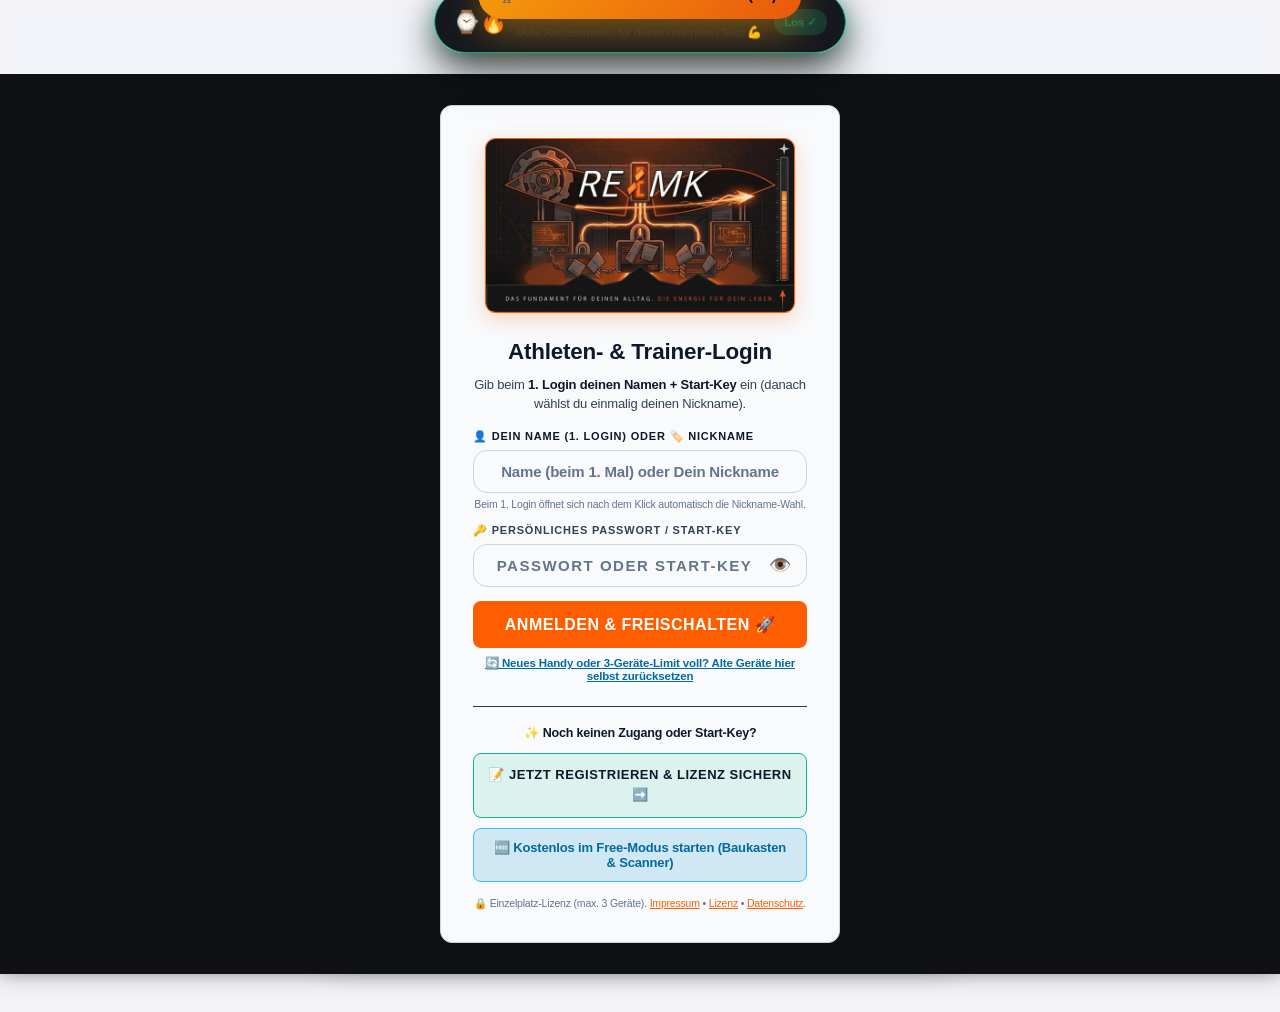
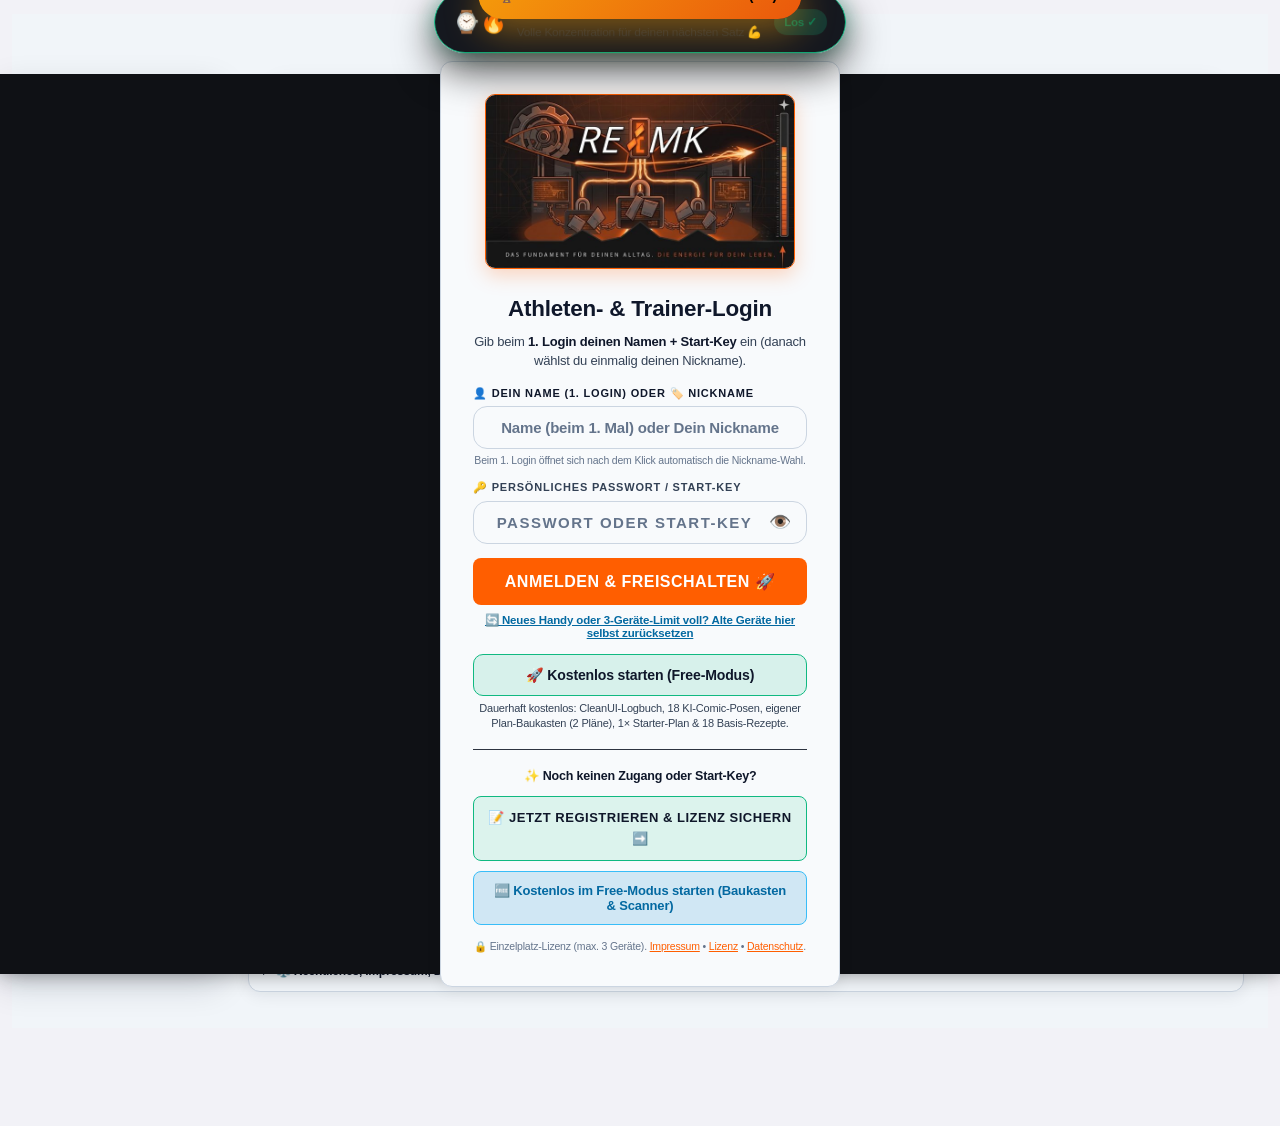
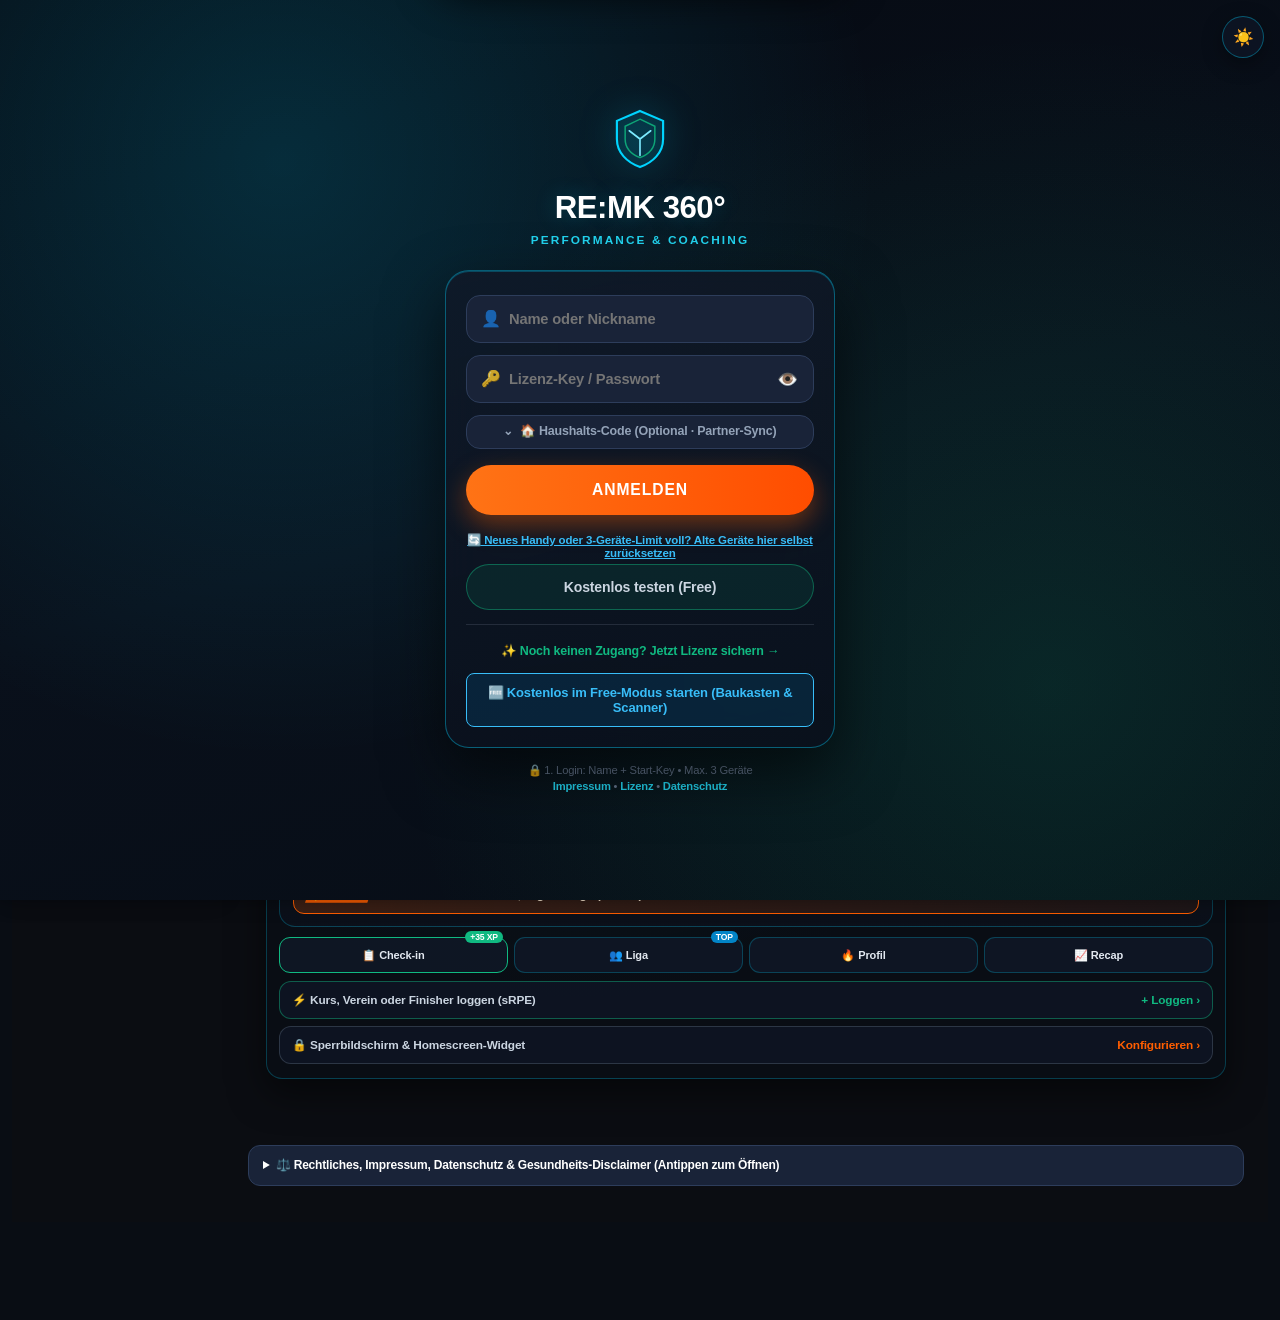
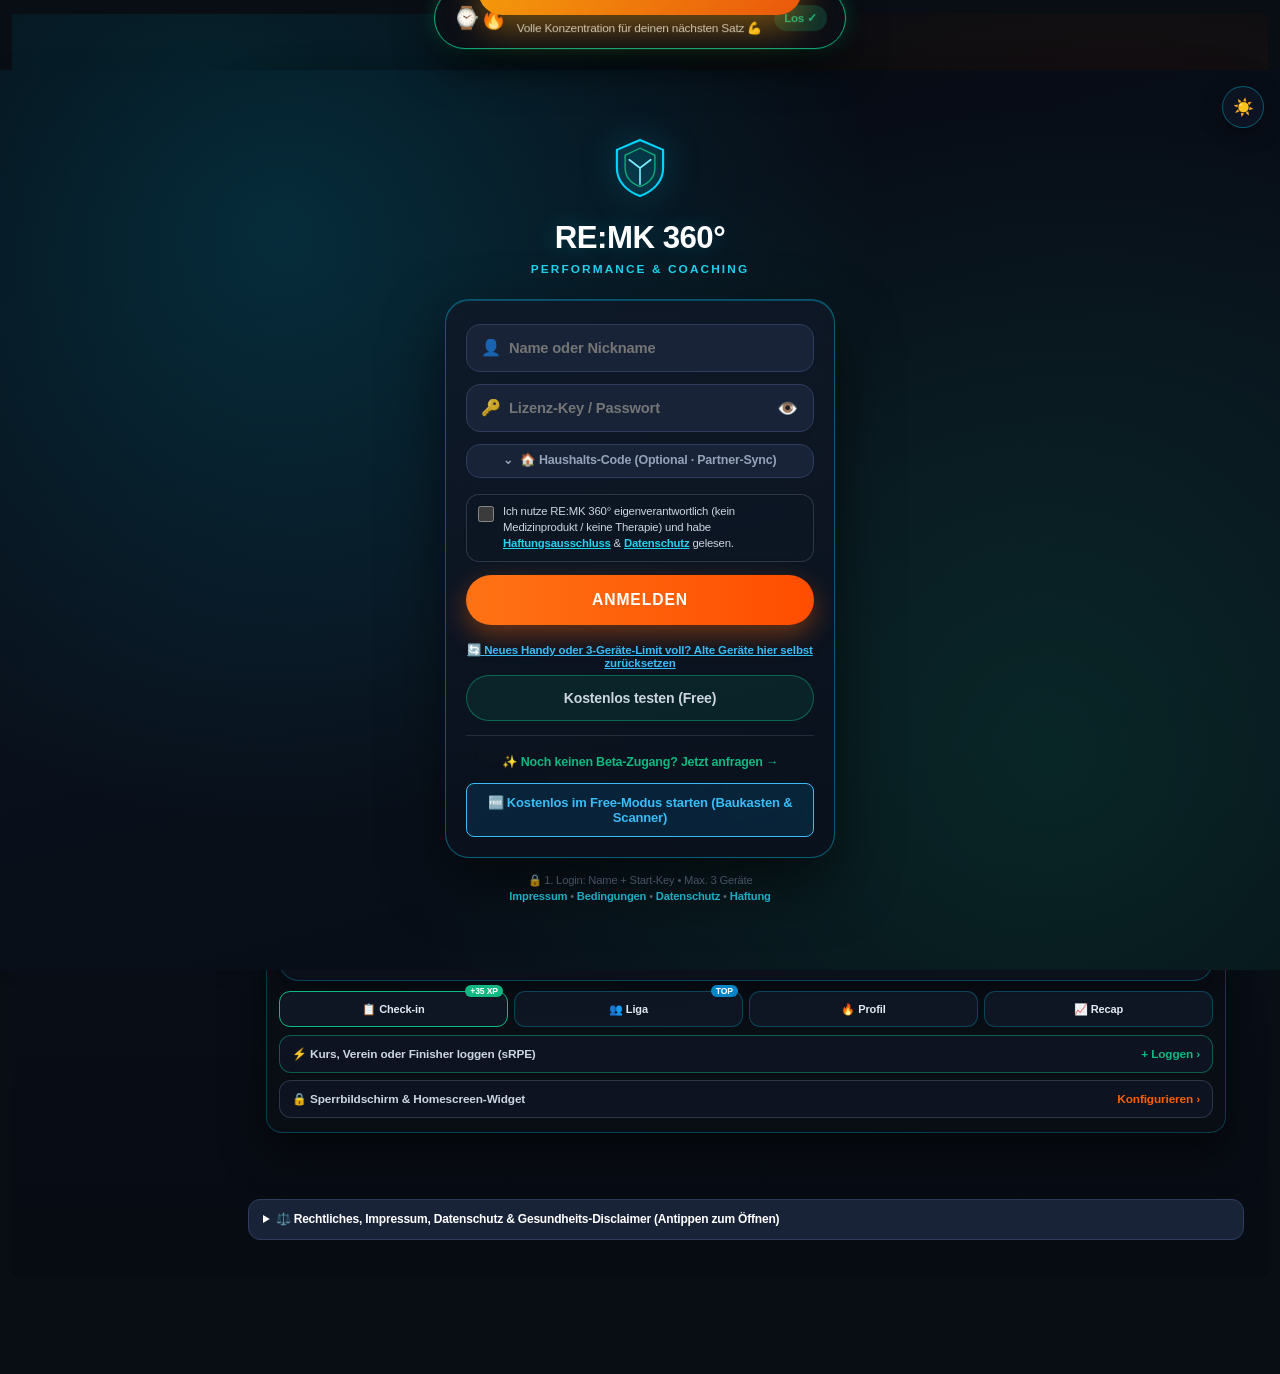
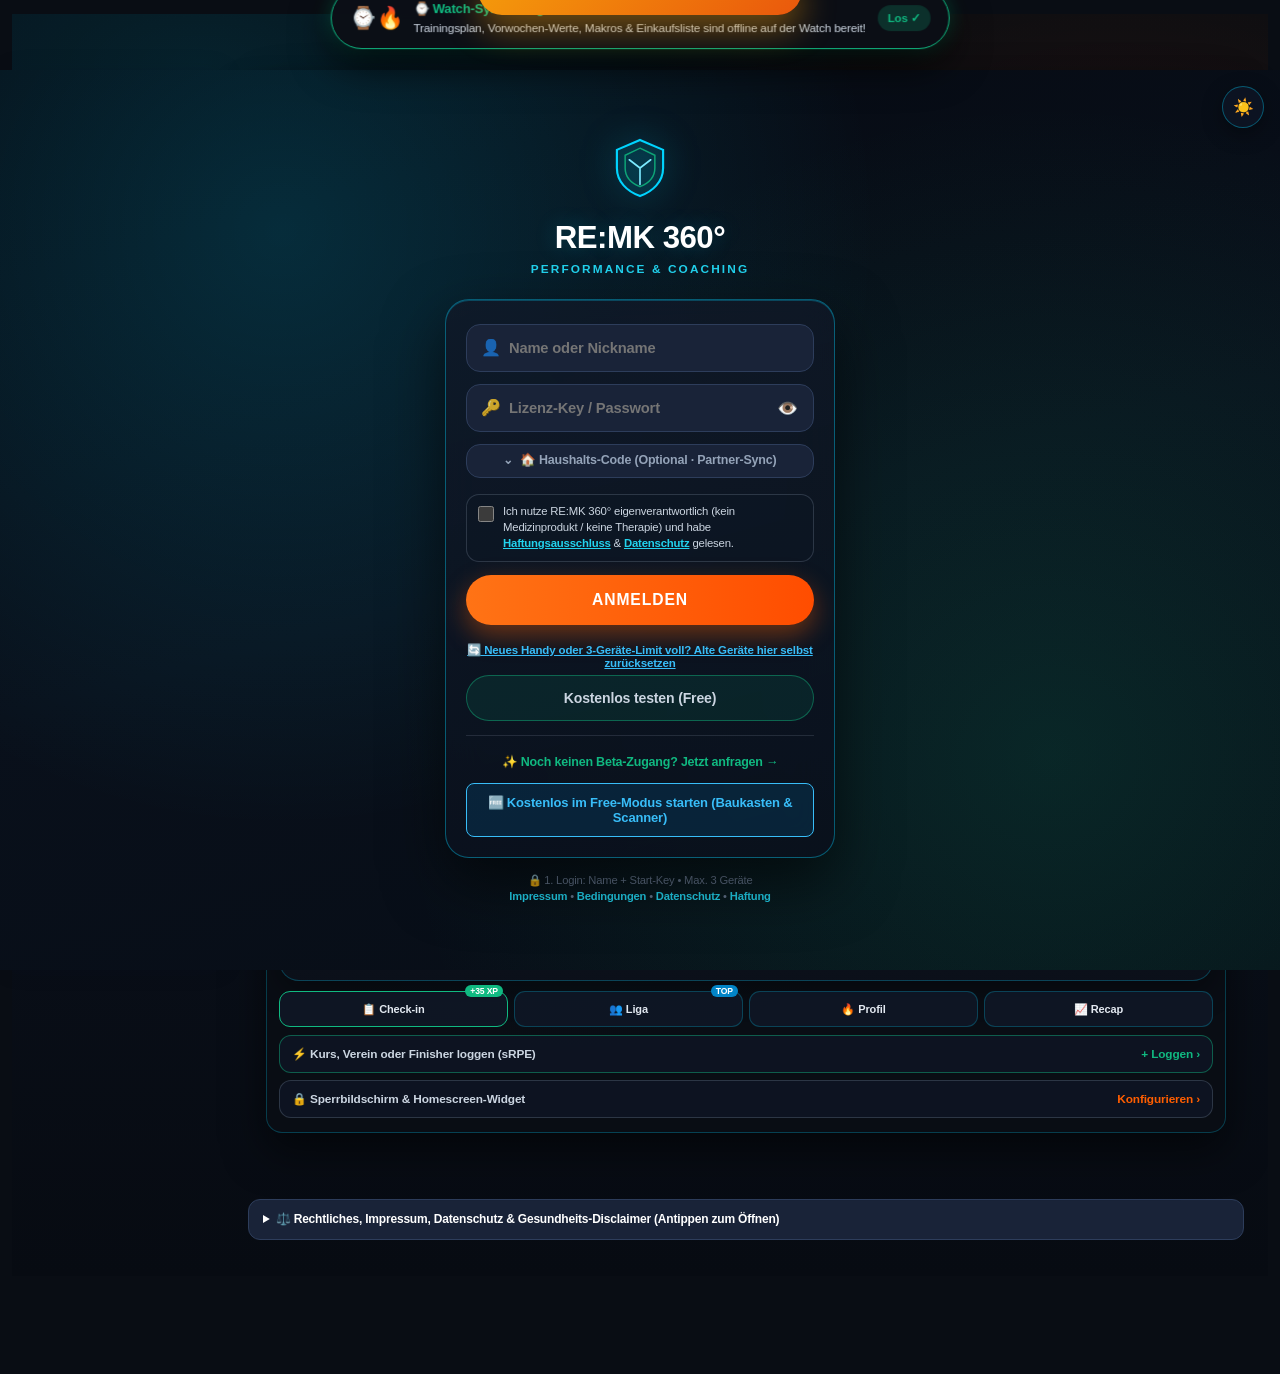
